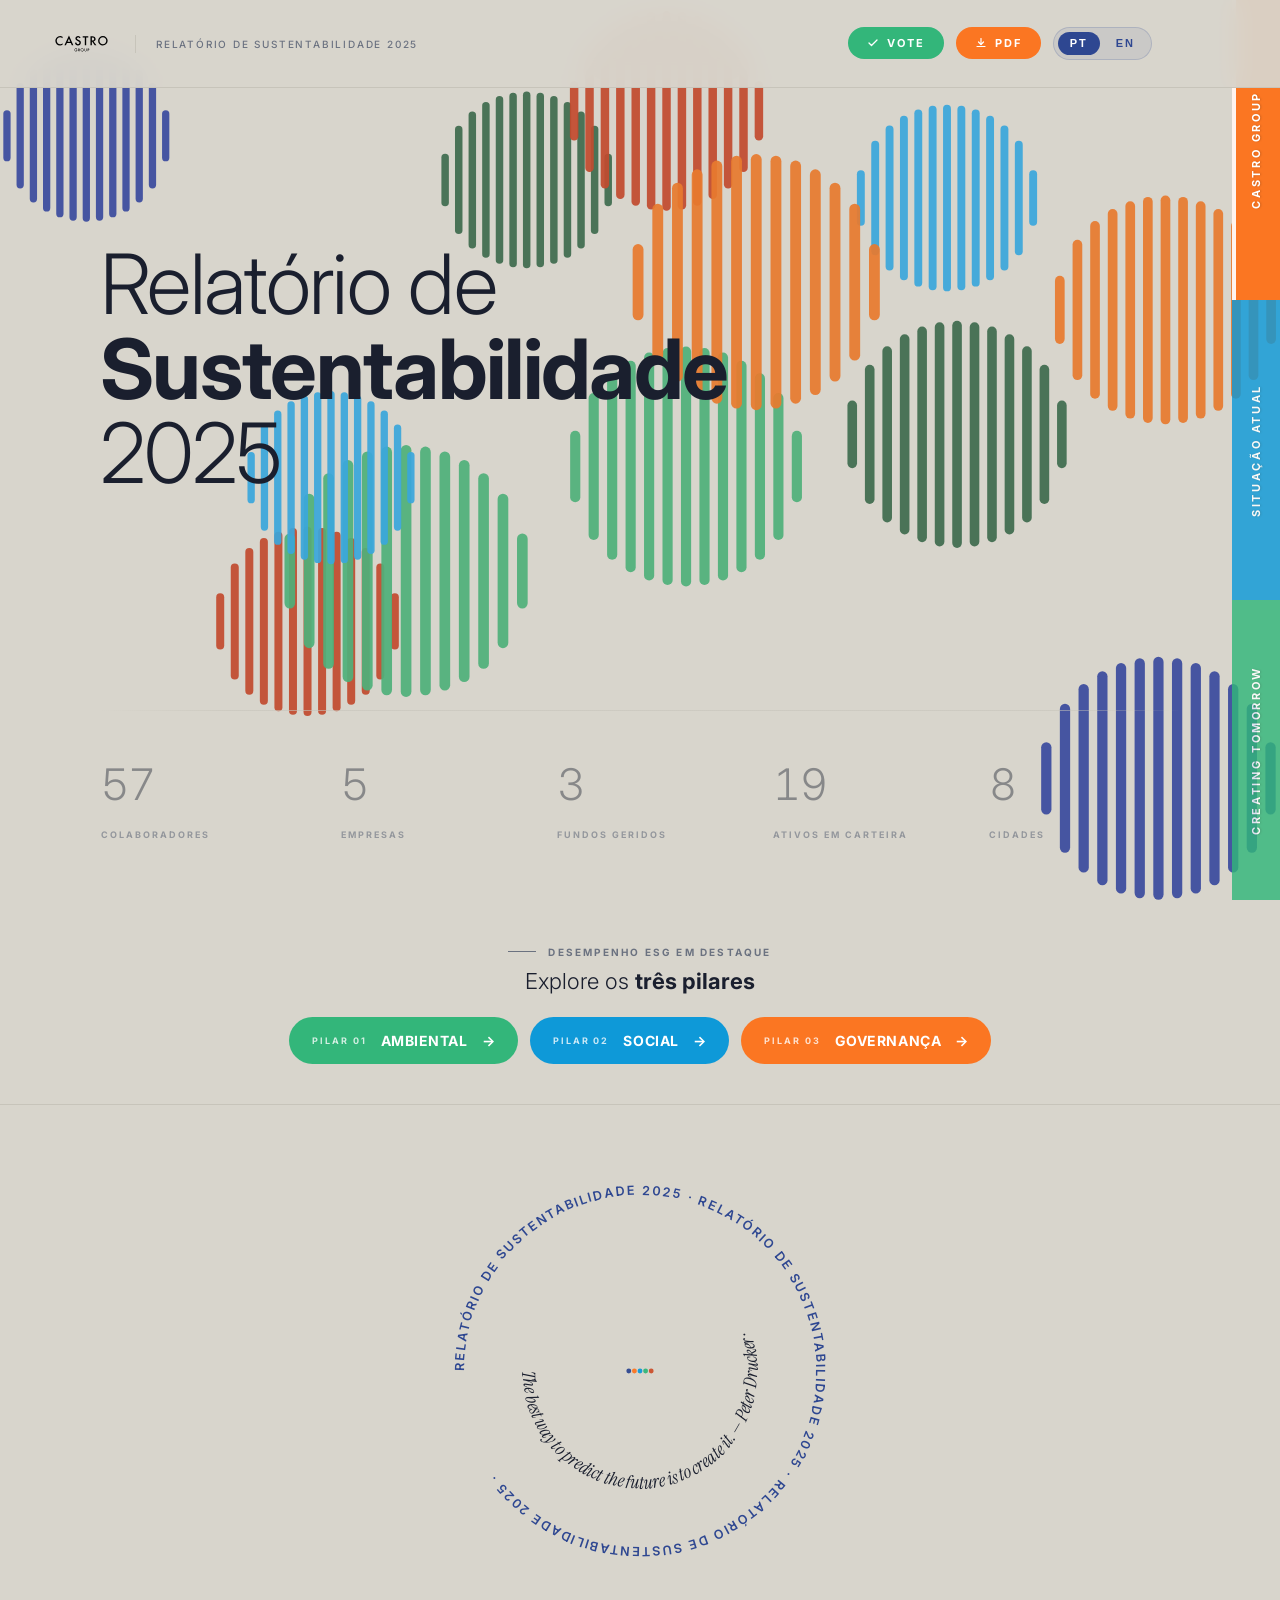
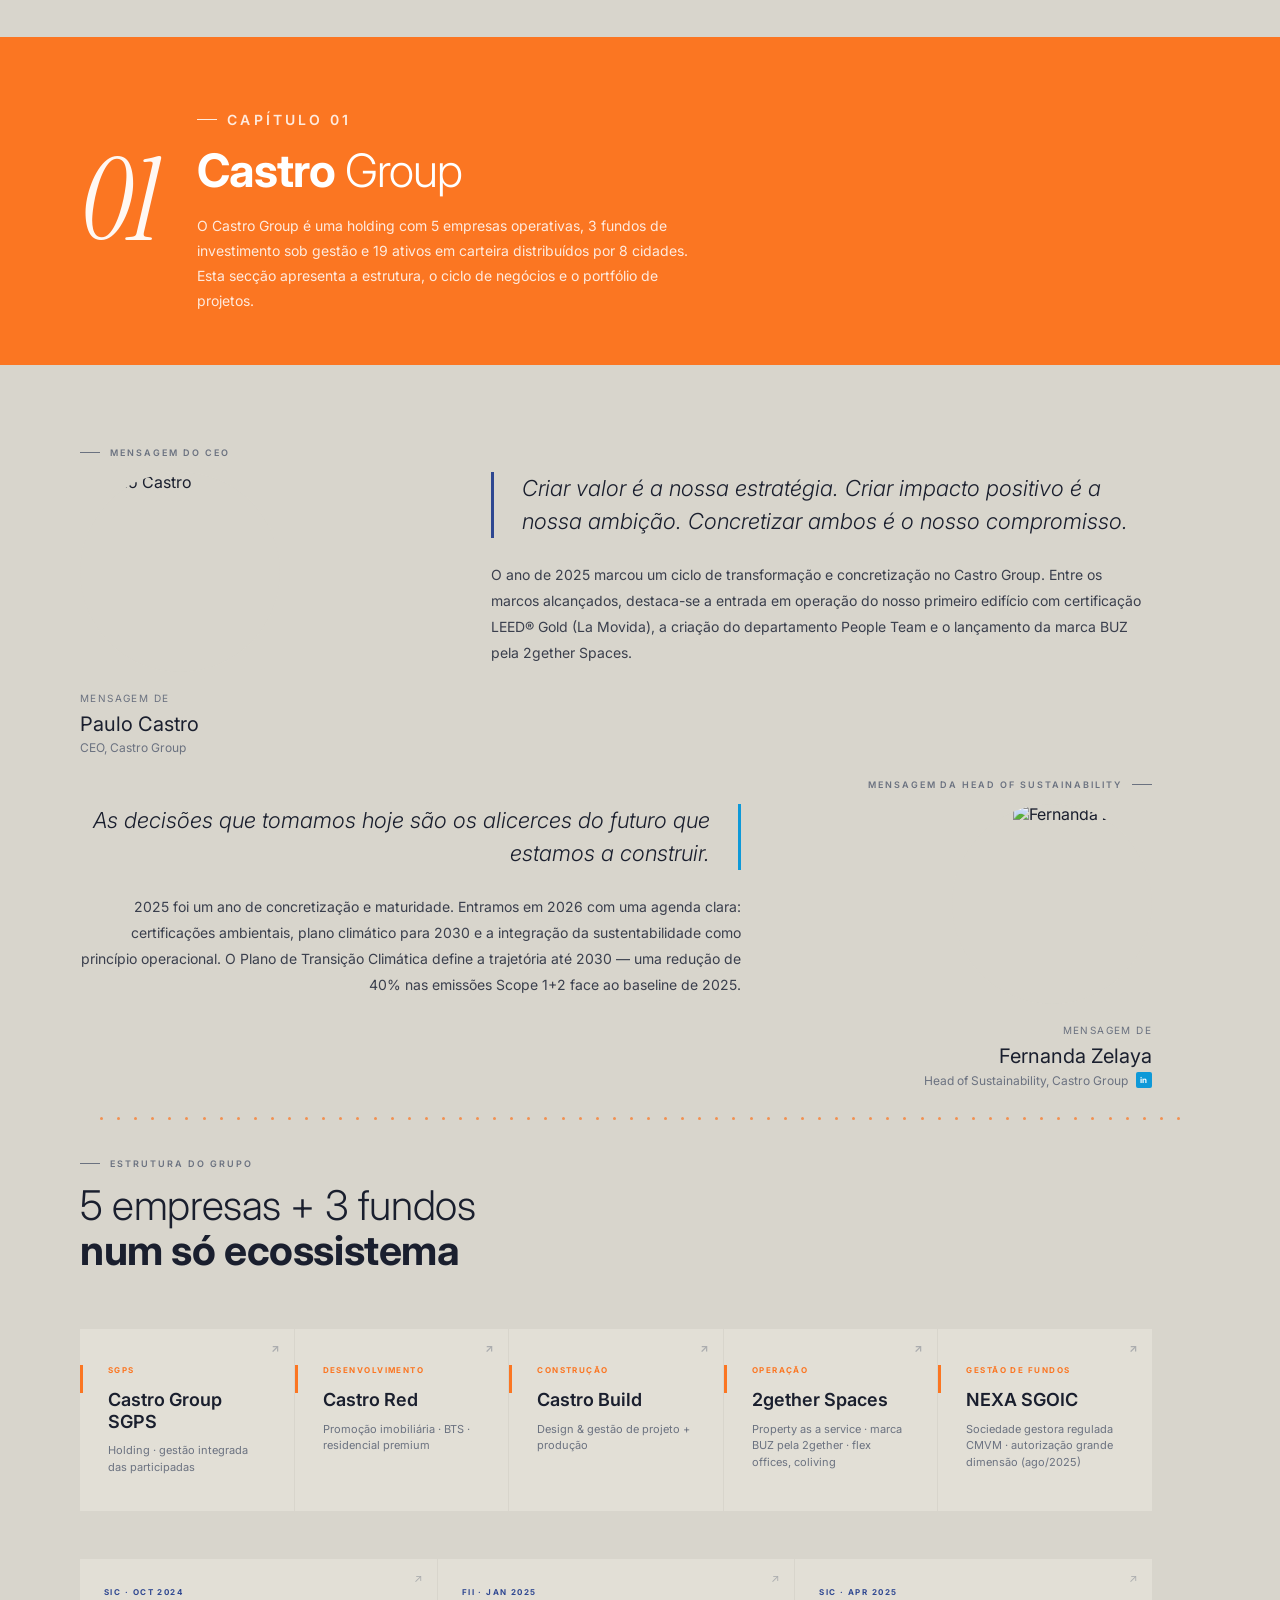
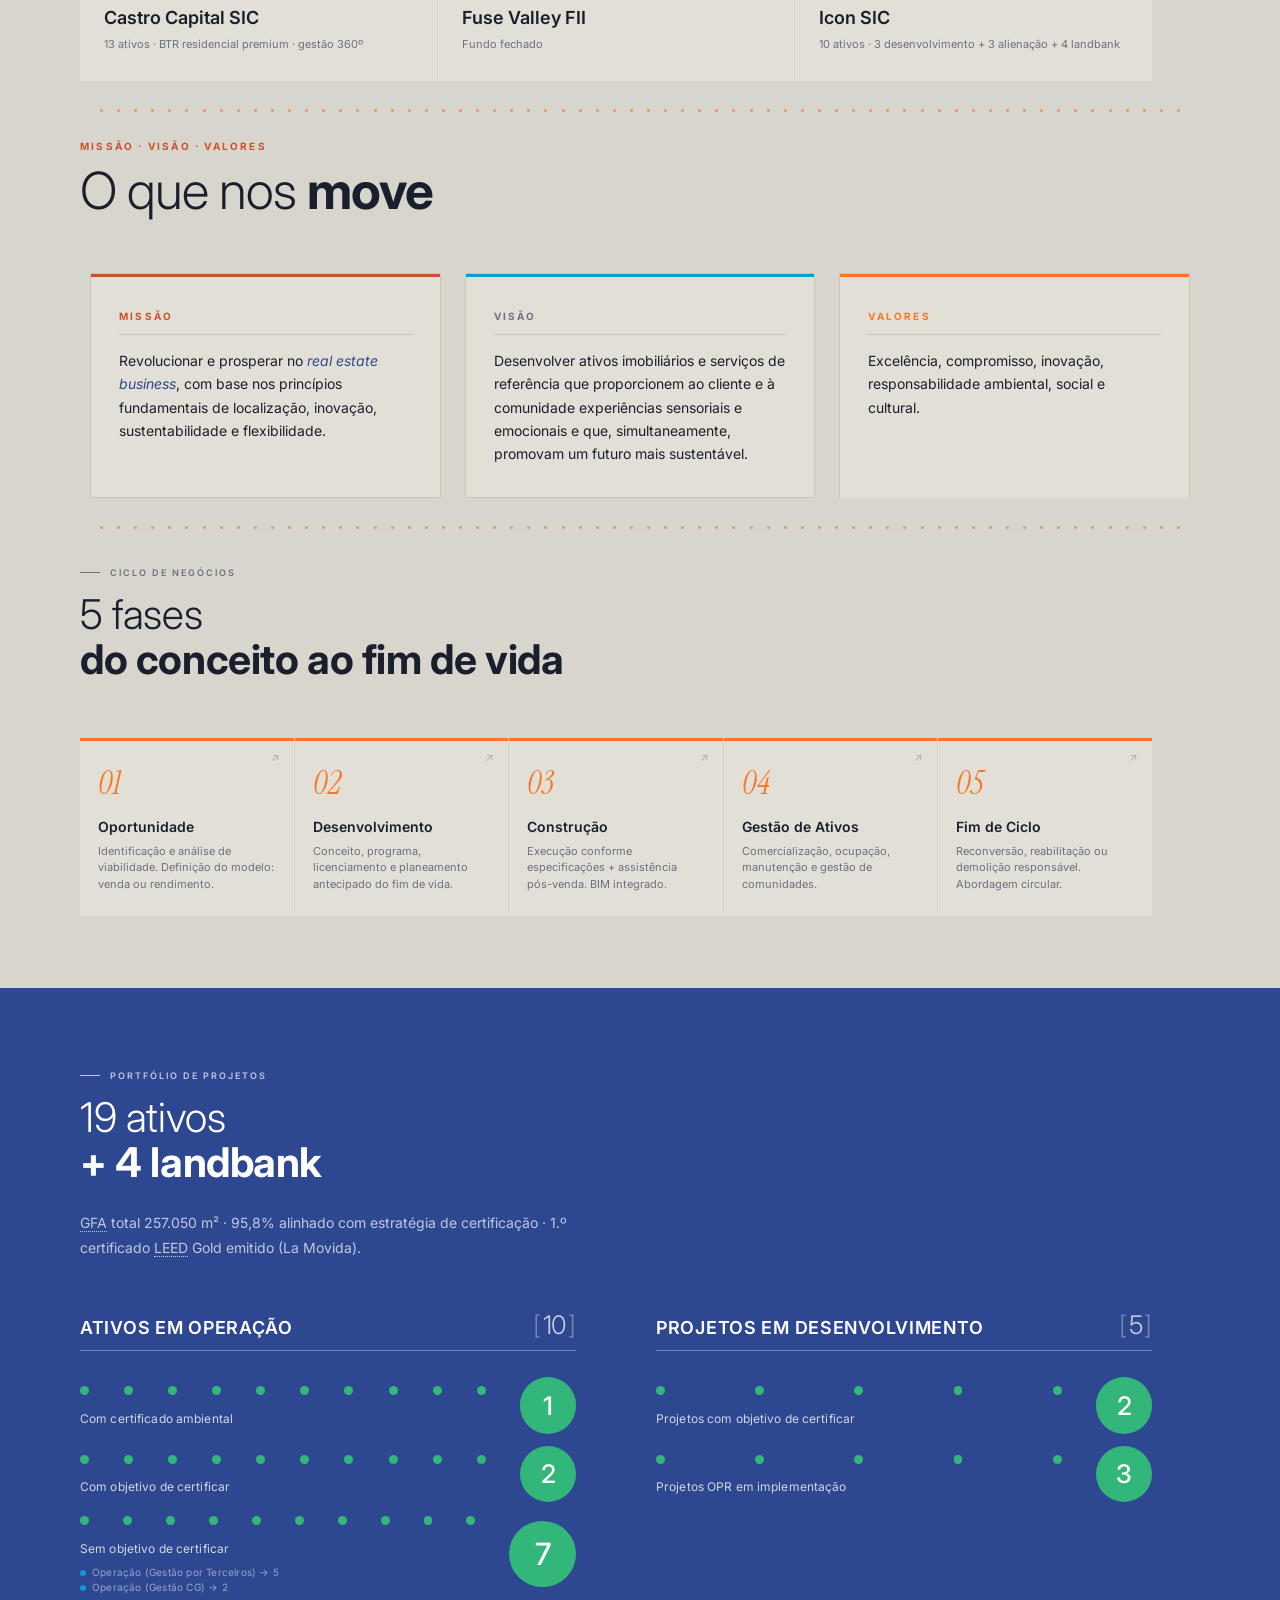
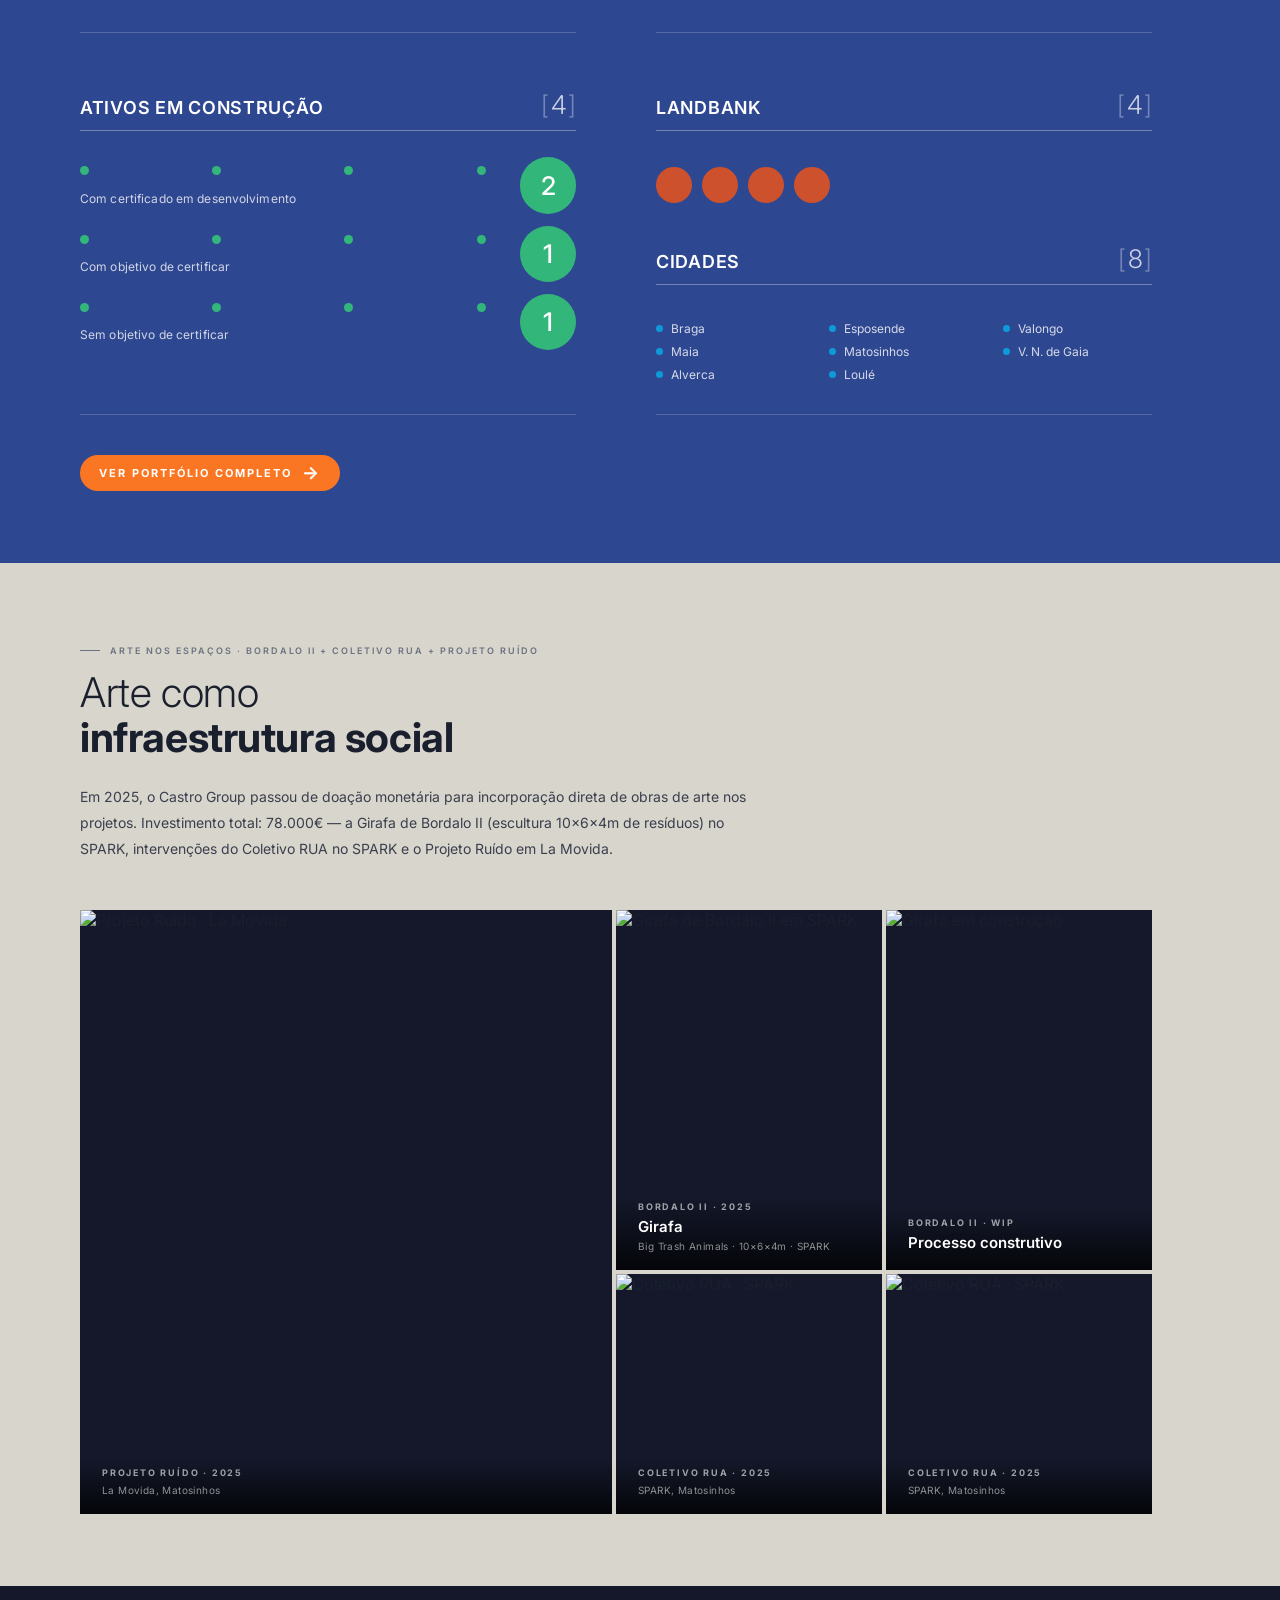
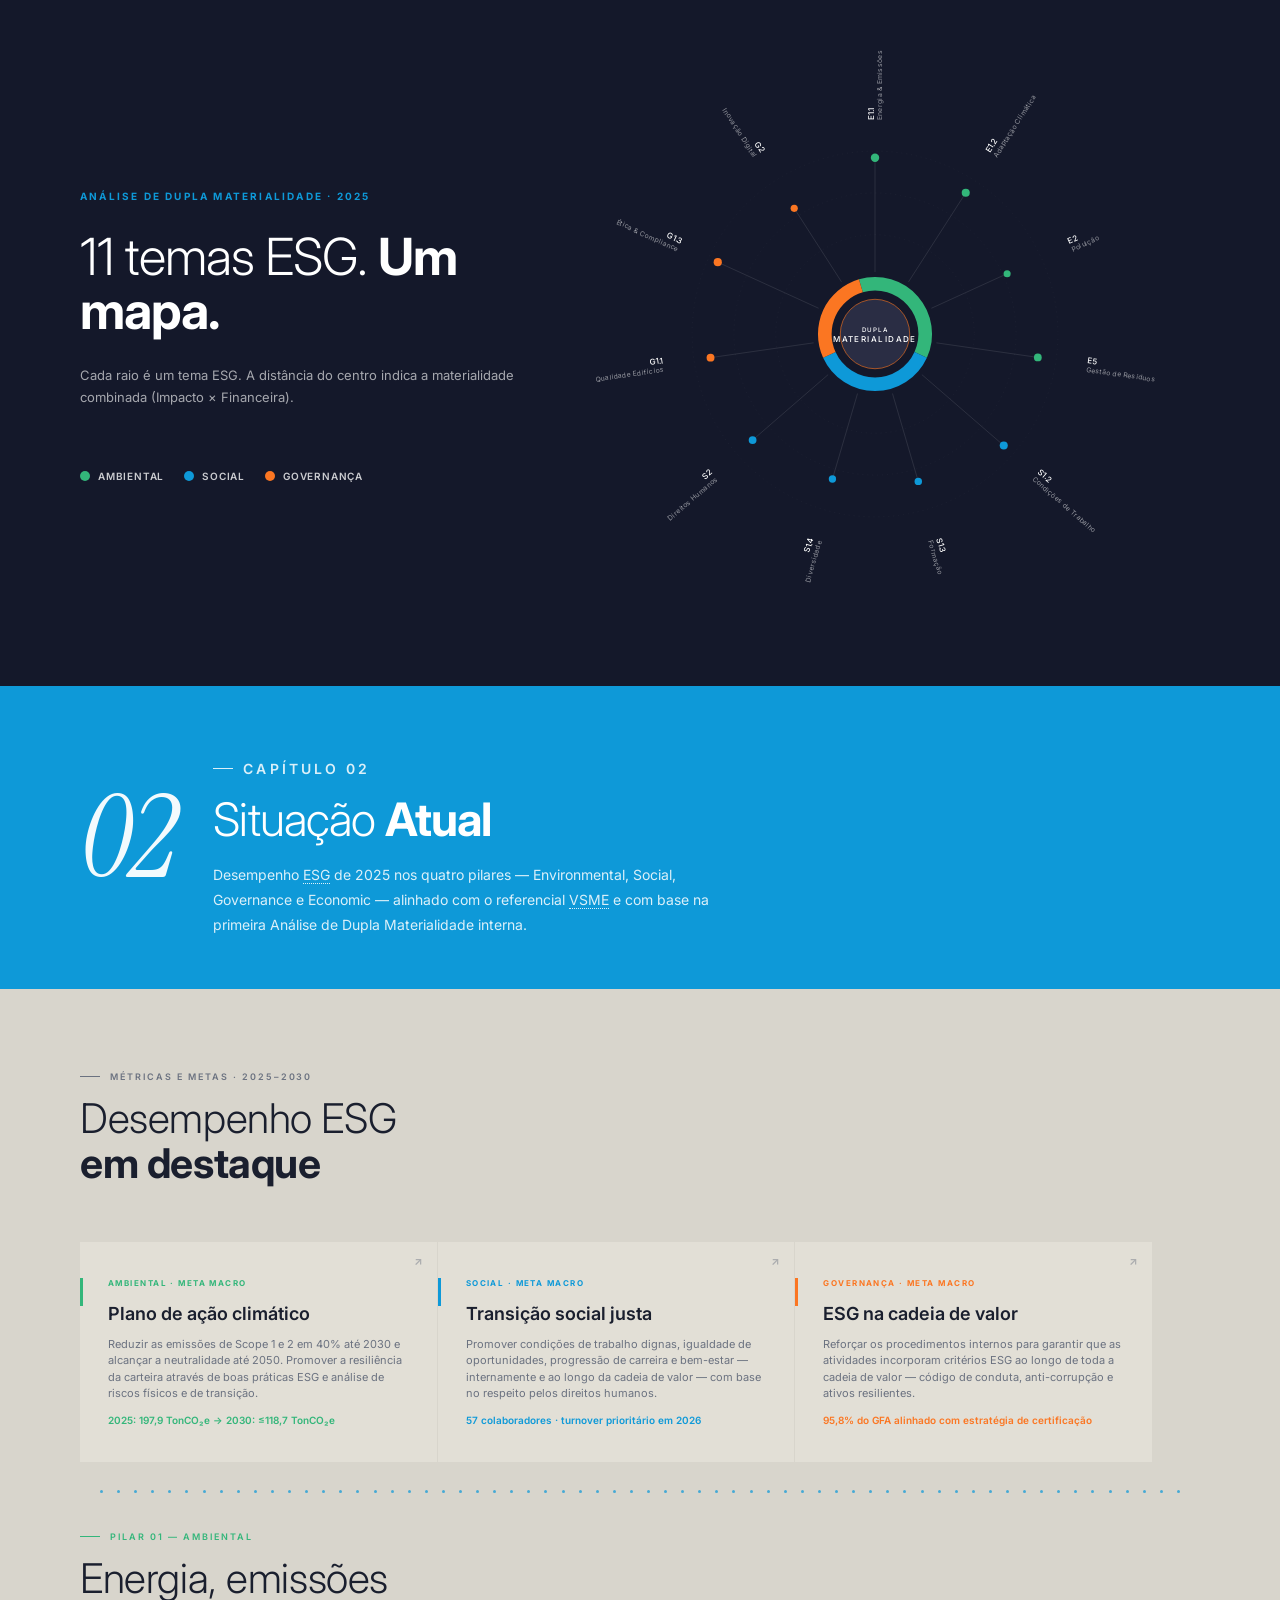
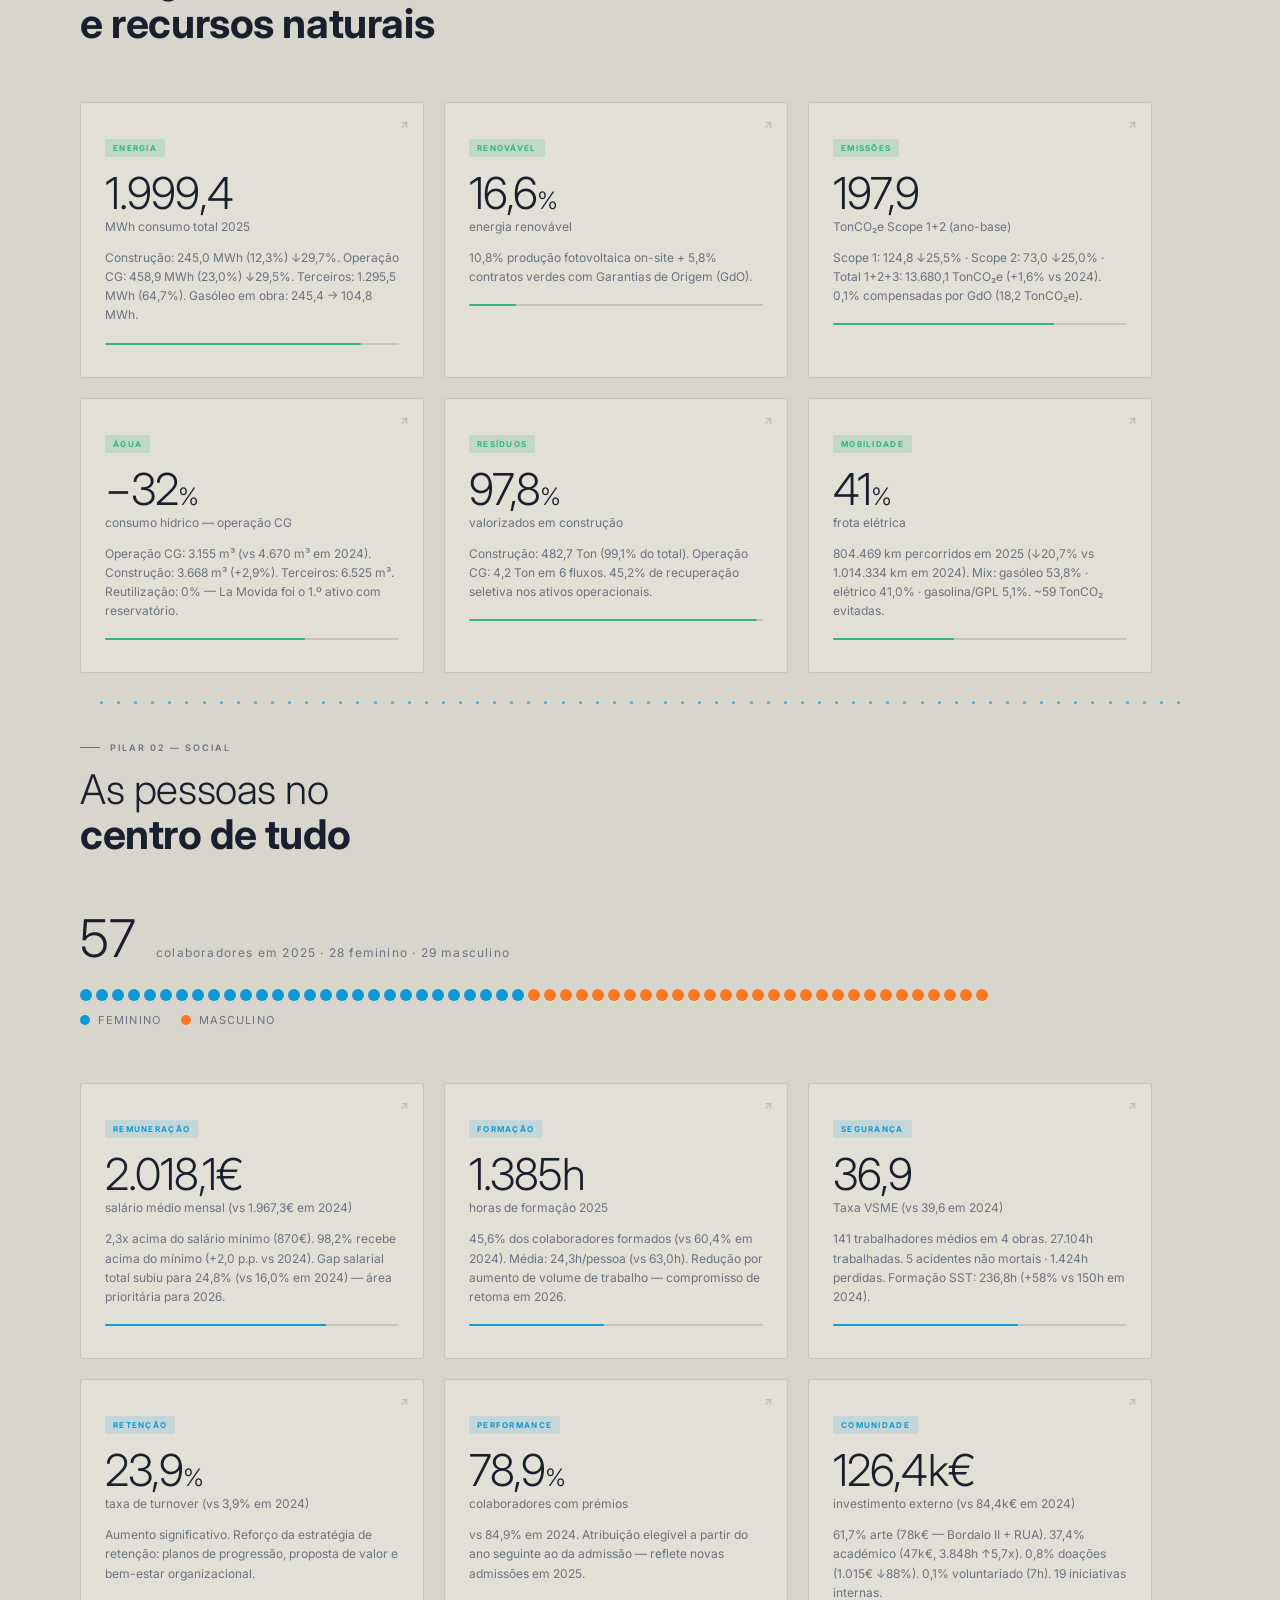
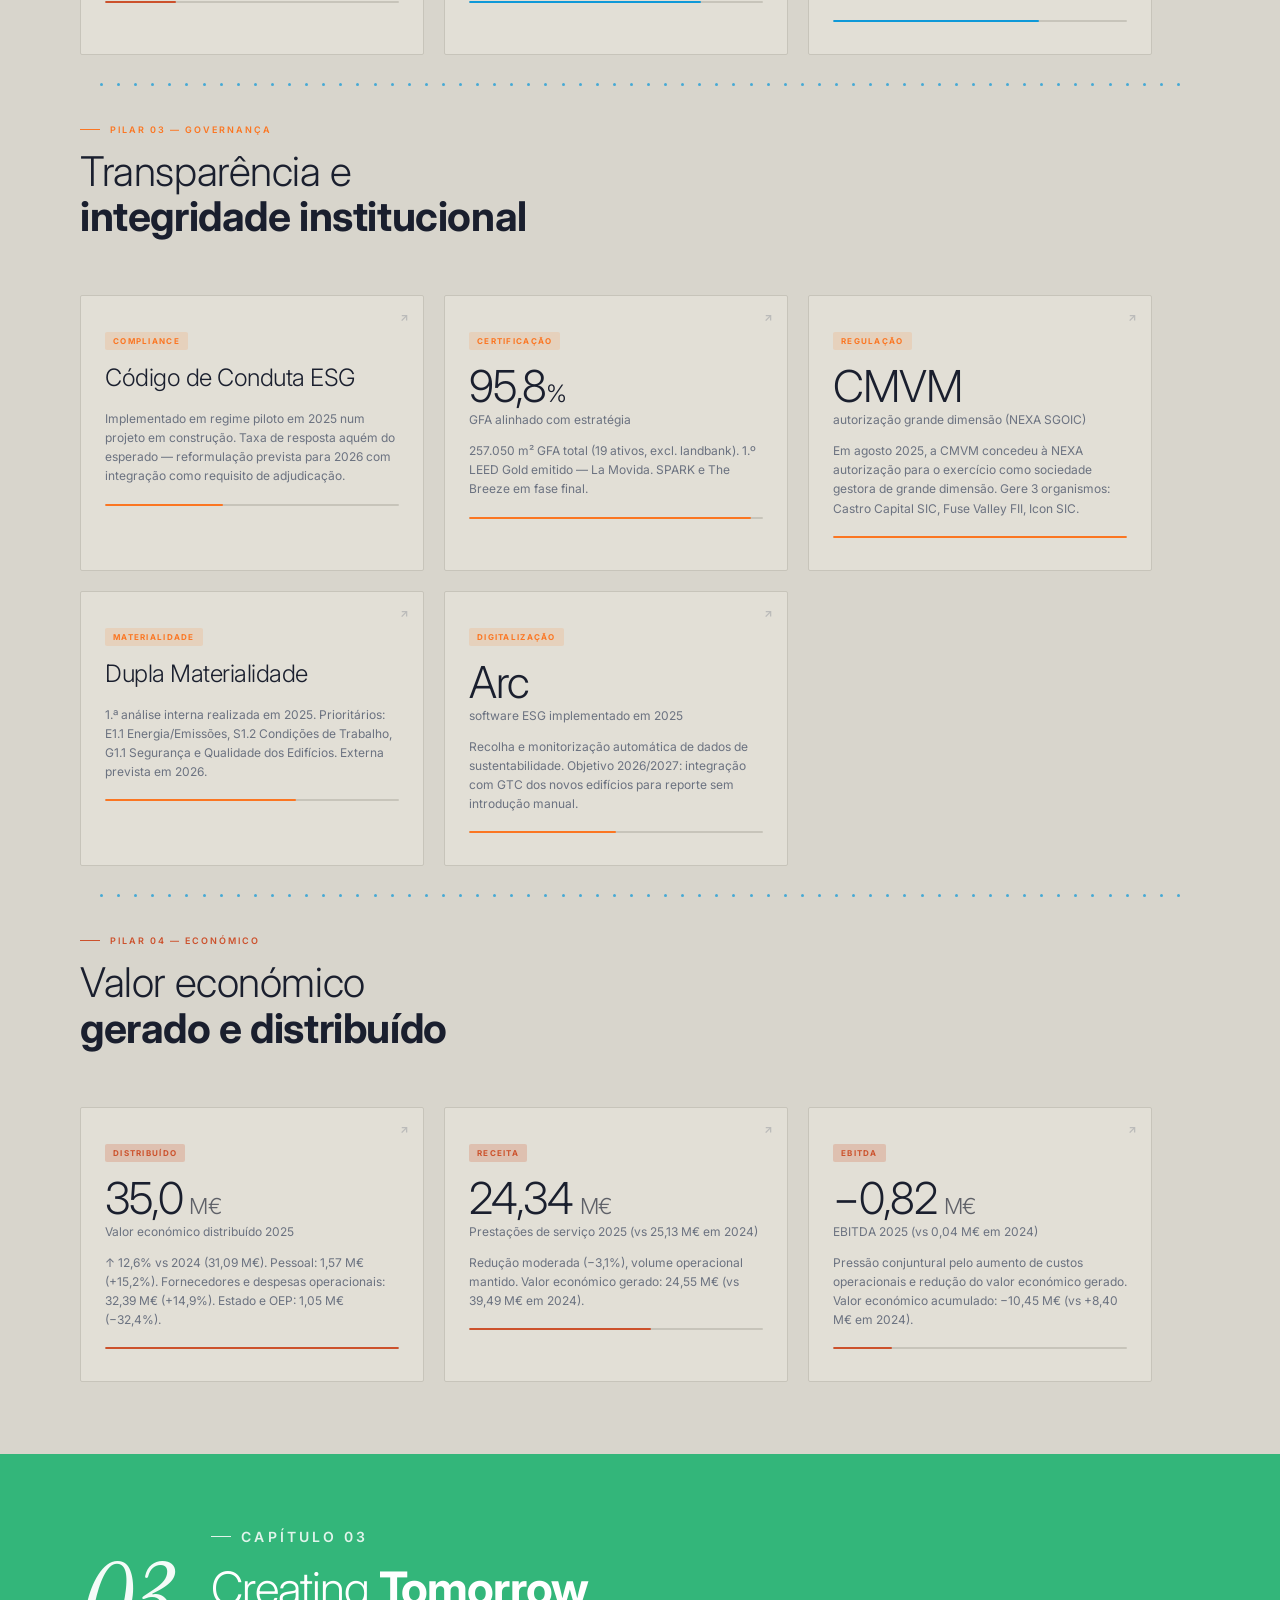
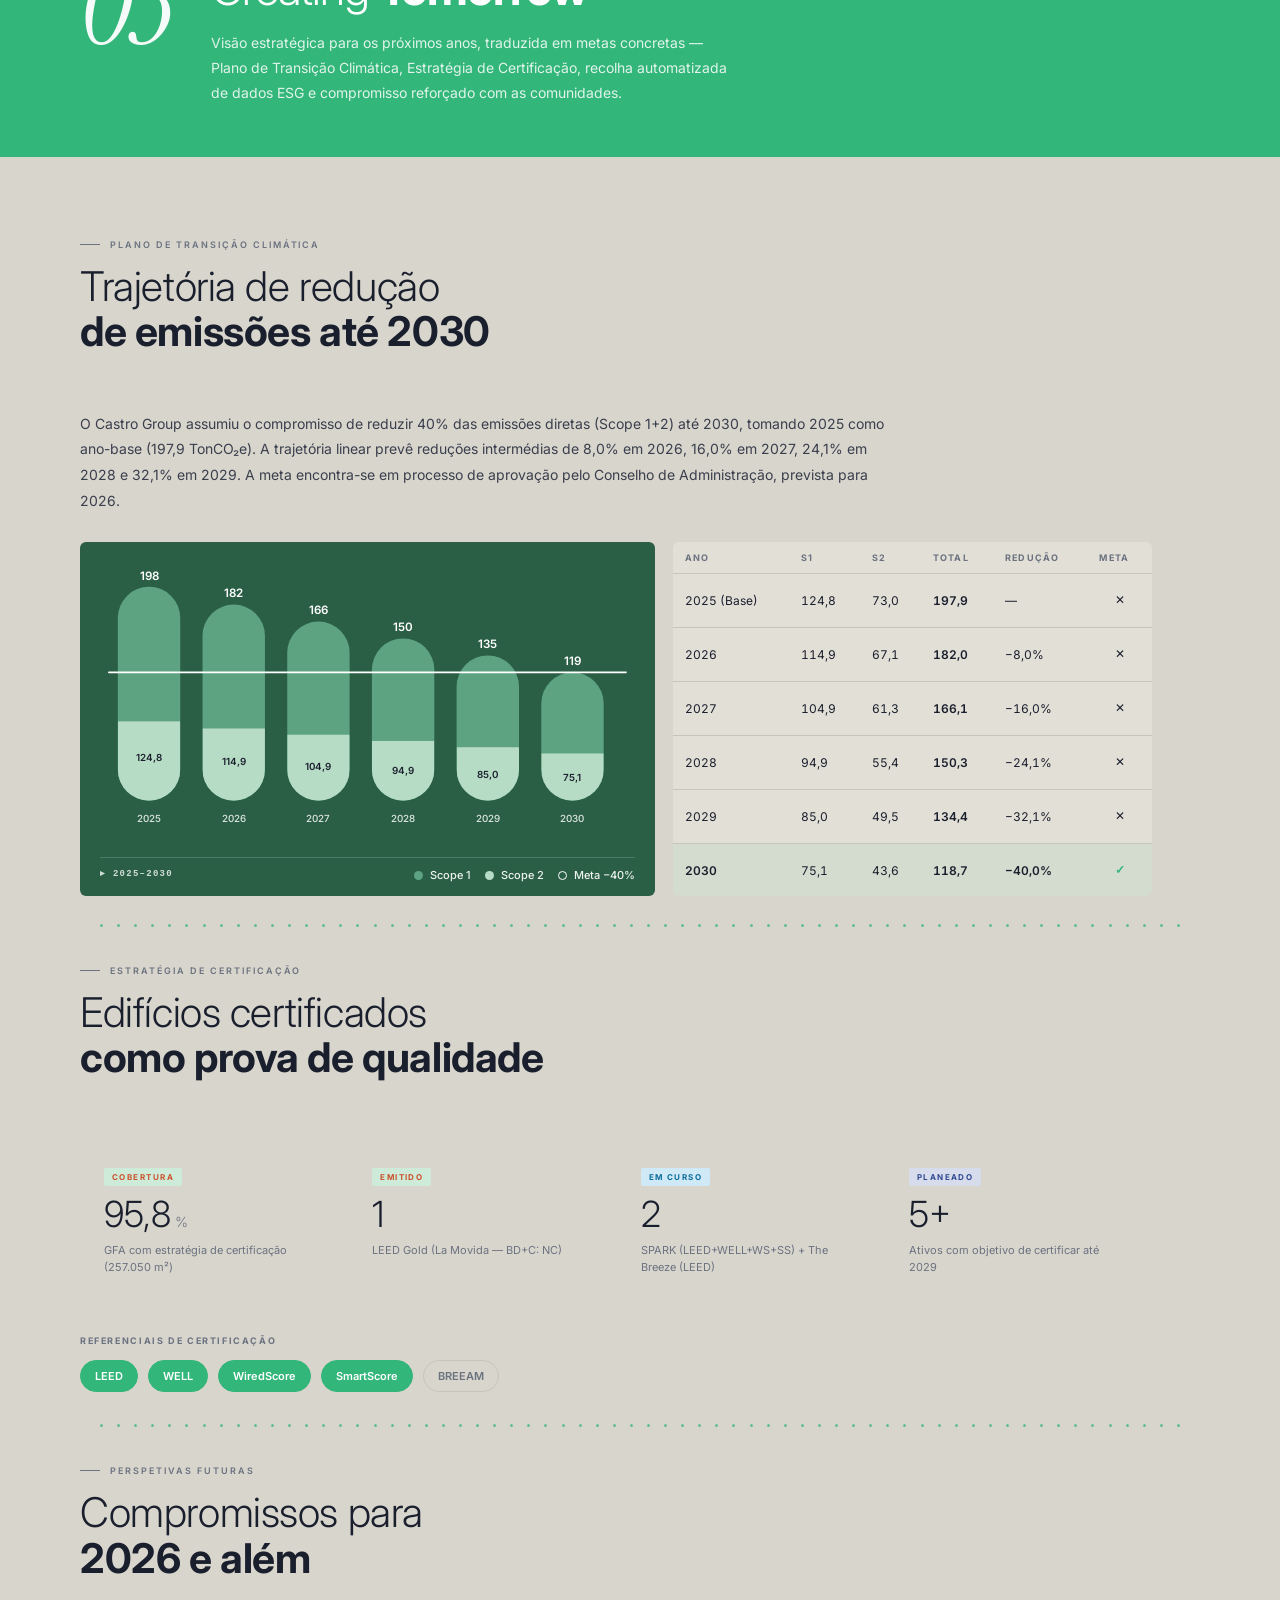
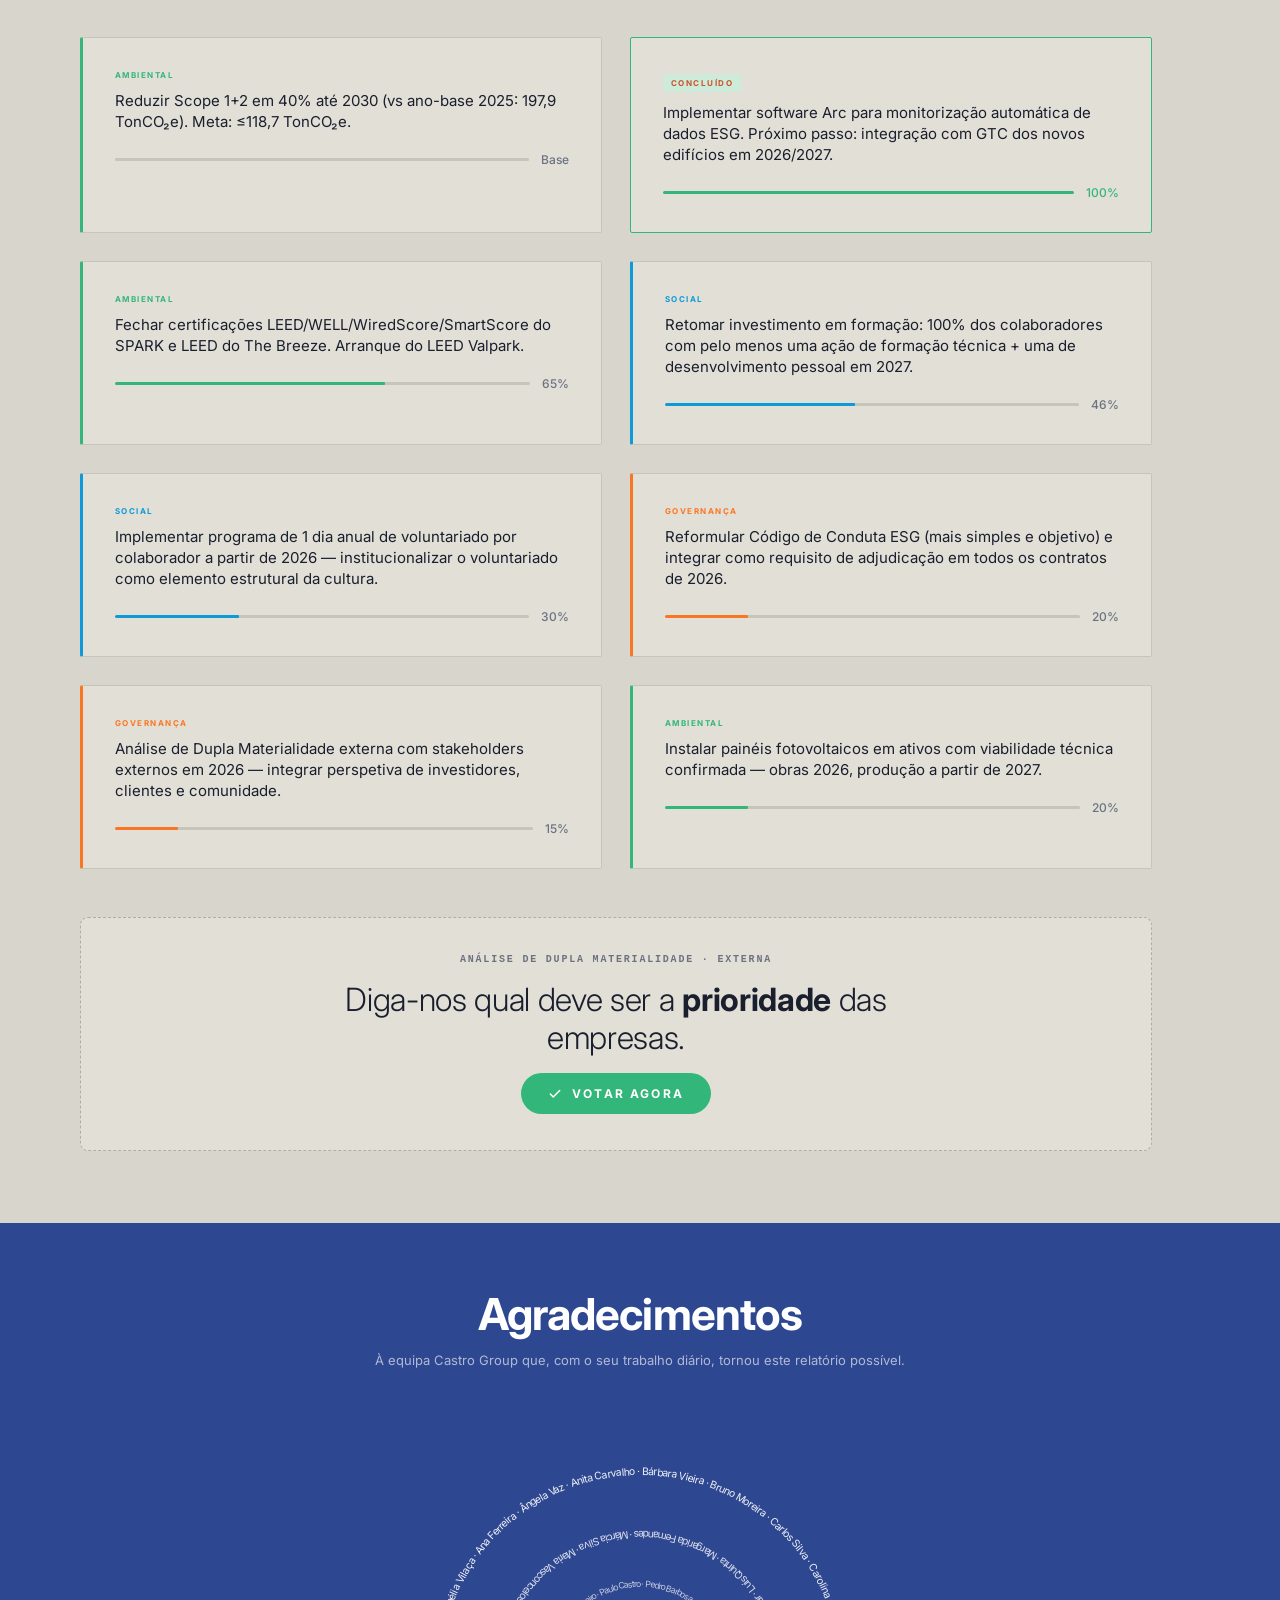
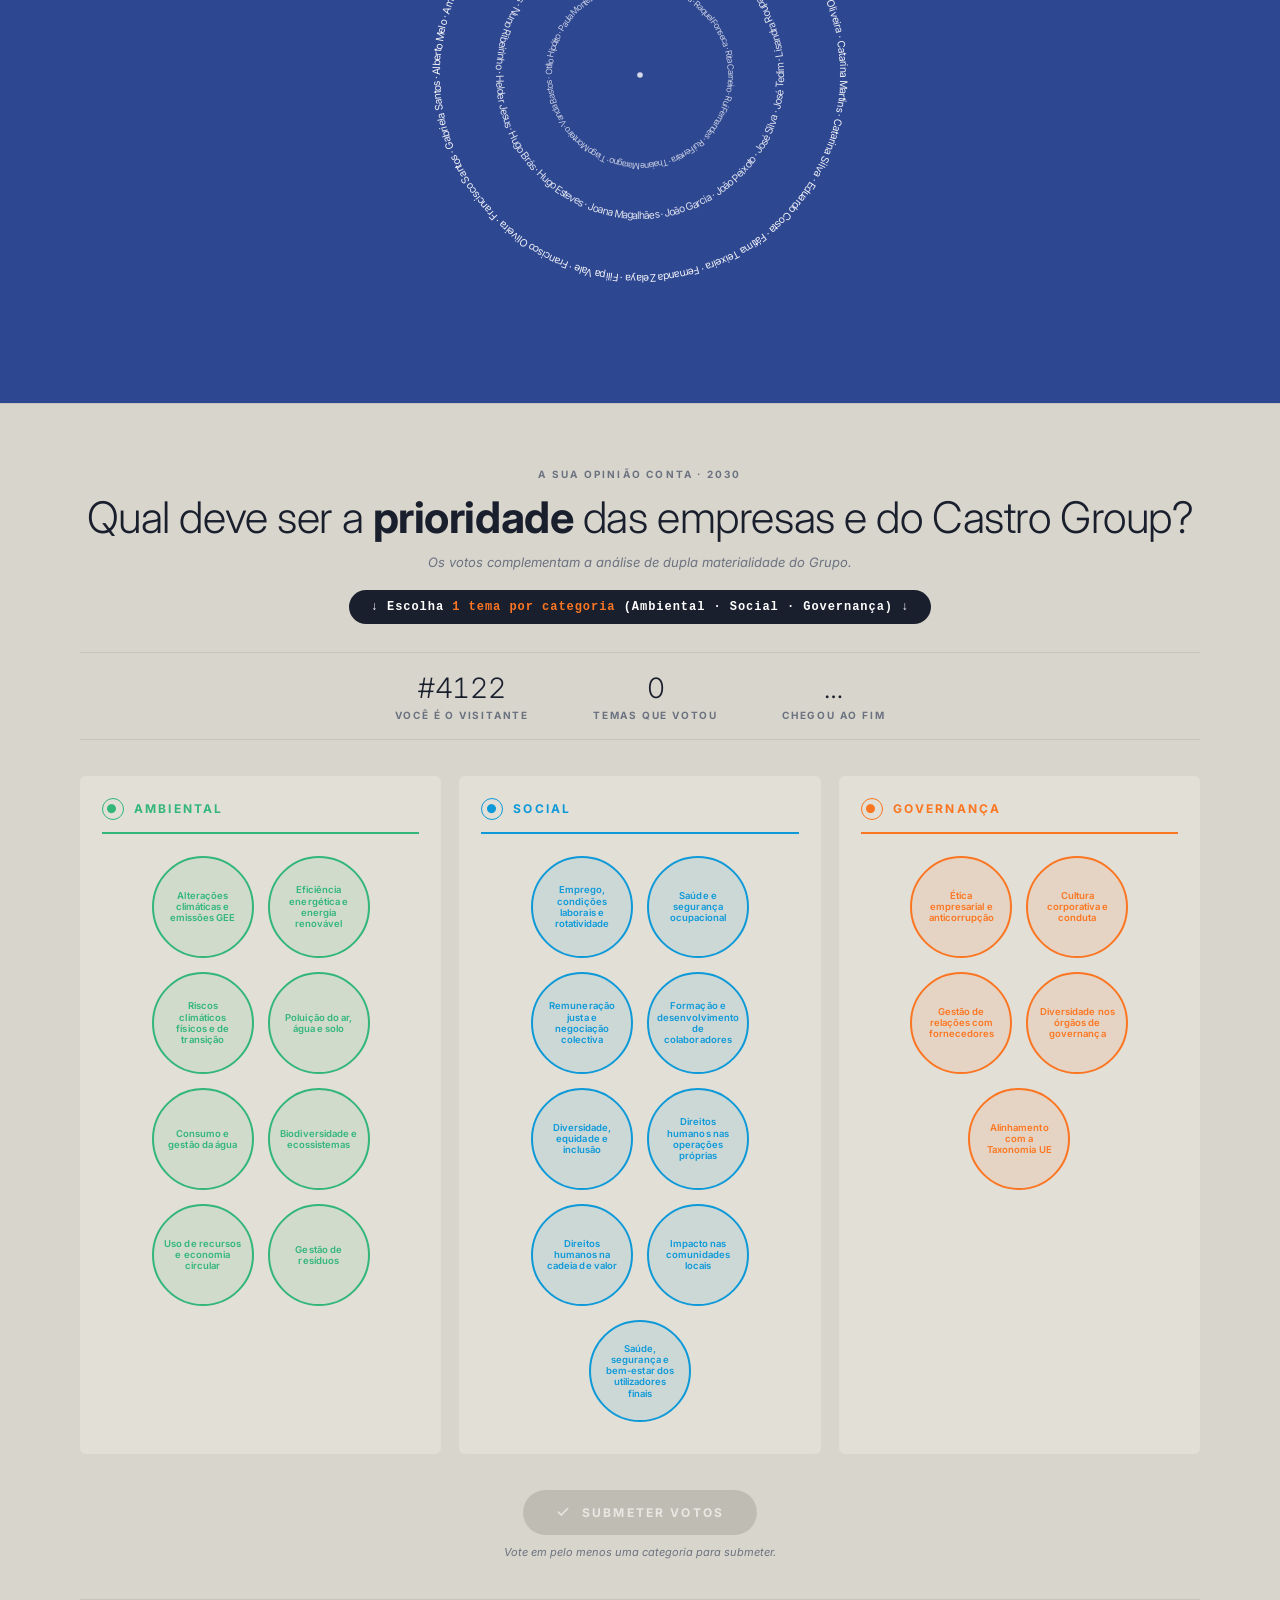
==== index.html @ 26eb6965 "Mobile responsive fixes · nav pills icon-only · hero stats 1 row · modal tight - Nav (mobile <640px)" ====
<!DOCTYPE html>
<html lang="pt">
<head>
<meta charset="UTF-8">
<meta name="viewport" content="width=device-width, initial-scale=1.0">
<title>Castro Group — Relatório de Sustentabilidade 2025</title>
<meta name="description" content="Relatório de Sustentabilidade 2025 do Castro Group. Estratégia ESG, plano de transição climática e portfólio certificado.">
<!-- Open Graph / social previews -->
<meta property="og:type" content="website">
<meta property="og:site_name" content="Castro Group">
<meta property="og:title" content="Castro Group — Relatório de Sustentabilidade 2025">
<meta property="og:description" content="A sua opinião conta · vote nas prioridades ESG 2030. Relatório interativo com 14 KPIs, plano de transição climática e painel de dupla materialidade externa.">
<meta property="og:url" content="https://mariafernandazelayaferrer-sudo.github.io/report-2025-castro-group/">
<meta property="og:image" content="https://mariafernandazelayaferrer-sudo.github.io/report-2025-castro-group/assets/og/og-image.png">
<meta property="og:image:width" content="1200">
<meta property="og:image:height" content="630">
<meta property="og:image:alt" content="Castro Group · Relatório de Sustentabilidade 2025 · com o motivo Bolas Portada">
<meta property="og:locale" content="pt_PT">
<meta name="twitter:card" content="summary_large_image">
<meta name="twitter:title" content="Castro Group — Relatório de Sustentabilidade 2025">
<meta name="twitter:description" content="A sua opinião conta · vote nas prioridades ESG 2030.">
<meta name="twitter:image" content="https://mariafernandazelayaferrer-sudo.github.io/report-2025-castro-group/assets/og/og-image.png">
<link rel="icon" type="image/svg+xml" href="assets/brand/favicon.svg">
<link rel="preconnect" href="https://fonts.googleapis.com" crossorigin>
<link rel="preconnect" href="https://fonts.gstatic.com" crossorigin>
<link href="https://fonts.googleapis.com/css2?family=Inter:wght@300;400;500;600;700&family=Instrument+Serif:ital@0;1&display=swap" rel="stylesheet">
<style>
/* ── WEB TYPOGRAPHY ─────────────────────────────────────────────────────
   Print/PDF: Helvetica Neue (licensed via print partner Monotype).
   Web edition: Inter (open-source, Helvetica-adjacent metrics).
   ──────────────────────────────────────────────────────────────────── */
/* ============================================================================
   CASTRO GROUP — RS26 DESIGN TOKENS
   Based on: uploads/brand guidelines/colors_and_type.css (May 2026)
   ========================================================================= */
*,*::before,*::after{box-sizing:border-box;margin:0;padding:0}

:root {
  /* BRAND FLAG */
  --cg-navy:     #2E4791;
  --cg-orange:   #FB7622;
  --cg-cyan:     #0E99D8;
  --cg-green:    #33B67A;
  --cg-rust:     #CC512C;

  /* NEUTRALS — single grey family across the whole document (María).
     Three tiers only:
       · putty  → page / nav background (single canonical grey)
       · bone   → cards in rest (slightly lighter, so they stand out)
       · bone-hover → cards on hover (lighter still) */
  --cg-putty:    #D8D5CC;     /* page background — matches the nav */
  --cg-putty-2:  #D8D5CC;     /* alias → putty (chapter bands) */
  --cg-bone:     #E2DFD6;     /* card surface — 4 shades lighter than putty */
  --cg-ink:      #1A1F2E;
  --cg-mid:      #6B7280;
  --cg-border:   #C7C4BA;
  --cg-border-soft: rgba(46, 71, 145, 0.18);

  /* DARK */
  --cg-dark:        #2E4791;
  --cg-dark-deep:   #1F3170;
  --cg-dark-ink:    #14182A;

  /* PILLAR SECTION BGS (dark surfaces) */
  --cg-pillar-eco:  #142E1F;  /* deep forest green · pilar Ambiental */
  --cg-pillar-gov:  #181C2E;  /* deep navy-black · pilar Governança */
  --cg-pillar-econ: #2A1812;  /* deep rust · pilar Económico */

  /* DERIVED STATES */
  --cg-text-body:    #3A3F4D;   /* body copy — softer than --cg-ink */
  --cg-orange-deep:  #E36410;   /* hover/pressed state for orange CTAs */
  --cg-bone-hover:   #ECEAE1;   /* lighter than bone — card hover state */
  --cg-border-mid:   #B0ADA4;   /* border on hover/focus over bone */

  /* TAGS */
  --cg-tag-orange-bg: #FBE3D2; --cg-tag-orange-fg: #B0451A;
  --cg-tag-cyan-bg:   #CFE9F6; --cg-tag-cyan-fg:   #0C6C9B;
  --cg-tag-green-bg:  #CDEBD8; --cg-tag-green-fg:  #1D7E4F;
  --cg-tag-navy-bg:   #D6DCEC; --cg-tag-navy-fg:   #2E4791;
  --cg-tag-rust-bg:   #F0D2C5; --cg-tag-rust-fg:   #8E3A1F;

  /* ESG pillar tokens (remapped to RS26 flag in 2026 — legacy purple/lavender retired) */
  --cg-esg-social:     #0E99D8;  /* was #7C4DDB purple → now cg-cyan */
  --cg-esg-governance: #FB7622;  /* was #9E8FD4 lavender → now cg-orange */
  --cg-esg-economic:   #CC512C;  /* was #007A4A dark green → now cg-rust */

  /* MOTION */
  --cg-ease: cubic-bezier(0.4, 0, 0.2, 1);
  --cg-dur-fast: 0.15s;
  --cg-dur-base: 0.30s;
  --cg-dur-slow: 0.70s;
  --cg-dur-bar:  1.40s;
}

html { scroll-behavior: smooth; }
body {
  font-family: 'Inter', 'Helvetica Neue', Helvetica, Arial, sans-serif;
  background: var(--cg-putty);
  color: var(--cg-ink);
  overflow-x: hidden;
  -webkit-font-smoothing: antialiased;
}

/* ── NAV ───────────────────────────────────────────────────────────────── */
nav {
  position: fixed; top: 0; left: 0; right: 0; z-index: 100;
  display: flex; align-items: center; justify-content: space-between;
  padding: 0 48px; height: 88px;
  background: rgba(216, 213, 204, 0.94);
  backdrop-filter: blur(12px);
  border-bottom: 1px solid var(--cg-border);
  transition: all 0.3s;
}
nav.over-dark {
  background: rgba(46, 71, 145, 0.92);
  border-bottom-color: rgba(255,255,255,0.08);
}
nav.over-dark .nav-wordmark,
nav.over-dark .nav-year { color: #fff; }

.nav-left { display: flex; align-items: center; gap: 20px; }
.nav-logo { height: 67px; width: auto; display: block; }   /* +40% per María */
nav.over-dark .nav-logo { filter: brightness(0) invert(1); }
.nav-sep { width: 1px; height: 18px; background: var(--cg-border); }
nav.over-dark .nav-sep { background: rgba(255,255,255,0.2); }
.nav-wordmark {
  font-size: 10px; letter-spacing: 0.18em; text-transform: uppercase;
  font-weight: 500; color: var(--cg-mid); white-space: nowrap;
}

.nav-right { display: flex; align-items: center; gap: 12px; }
/* Year stamp retired per María — clean right side of the nav */
.nav-year { display: none; }

/* PDF + language buttons share the .nav-back pill proportions used in
   projects.html (padding 8/18, fs 11, ls .18em, radius 999) — one
   single button system across the report. */
.nav-pdf {
  display: inline-flex; align-items: center; gap: 8px;
  padding: 8px 18px; border-radius: 999px;
  background: var(--cg-orange); color: #fff;
  text-decoration: none;
  font-size: 11px; font-weight: 700; letter-spacing: 0.18em;
  text-transform: uppercase;
  border: 1px solid transparent;
  transition: background 0.2s var(--cg-ease), transform 0.2s var(--cg-ease);
}
.nav-pdf:hover { background: var(--cg-orange-deep); transform: translateY(-1px); }
.nav-pdf svg { width: 12px; height: 12px; }
nav.over-dark .nav-pdf { background: rgba(255,255,255,0.92); color: var(--cg-navy); }

.lang-toggle {
  display: inline-flex; align-items: center; gap: 4px;
  padding: 4px; border-radius: 999px;
  background: rgba(46, 71, 145, 0.08);
  border: 1px solid var(--cg-border-soft);
}
nav.over-dark .lang-toggle { background: rgba(255,255,255,0.12); border-color: rgba(255,255,255,0.15); }
.lang-btn {
  font-size: 11px; font-weight: 700; letter-spacing: 0.18em; text-transform: uppercase;
  padding: 4px 12px; border-radius: 999px; border: none; cursor: pointer;
  background: transparent; color: var(--cg-navy);
  transition: all 0.2s;
  line-height: 1.4;
}
.lang-btn.active { background: var(--cg-navy); color: #fff; }
nav.over-dark .lang-btn { color: rgba(255,255,255,0.7); }
nav.over-dark .lang-btn.active { background: #fff; color: var(--cg-navy); }

/* Nav vote pill — mirrors the .nav-pdf rounded pill, accent green */
.nav-vote {
  display: inline-flex; align-items: center; gap: 8px;
  padding: 8px 18px; border-radius: 999px;
  background: var(--cg-green); color: #fff;
  text-decoration: none;
  font-size: 11px; font-weight: 700; letter-spacing: 0.18em;
  text-transform: uppercase;
  border: 1px solid transparent;
  transition: background 0.2s var(--cg-ease), transform 0.2s var(--cg-ease);
}
.nav-vote:hover { background: #2A8E60; transform: translateY(-1px); }
.nav-vote svg { width: 12px; height: 12px; }
nav.over-dark .nav-vote { background: rgba(255,255,255,0.92); color: var(--cg-green); }

/* Floating vote FAB · sits to the left of .back-to-top */
.vote-fab {
  position: fixed; right: 120px; bottom: 24px;
  z-index: 300;
  display: inline-flex; align-items: center; gap: 8px;
  padding: 10px 18px; border-radius: 999px;
  background: var(--cg-green); color: #fff;
  border: 1px solid rgba(255,255,255,0.10);
  cursor: pointer;
  font-family: 'Inter', sans-serif;
  font-size: 11px; font-weight: 700; letter-spacing: 0.18em;
  text-transform: uppercase; text-decoration: none;
  box-shadow: 0 6px 20px rgba(0,0,0,0.22);
  opacity: 0; transform: translateY(16px);
  pointer-events: none;
  transition: opacity 0.25s ease, transform 0.25s ease, background 0.2s ease, gap 0.2s ease;
}
.vote-fab.visible { opacity: 0.96; transform: translateY(0); pointer-events: auto; }
.vote-fab:hover { background: #2A8E60; gap: 12px; }
.vote-fab svg { width: 12px; height: 12px; }
@media (max-width: 640px) {
  .vote-fab { right: 70px; bottom: 14px; padding: 8px 14px; font-size: 10px; }
}

/* Big CTA at the end of Compromissos */
.vote-cta {
  margin: 48px auto 0;
  display: flex; flex-direction: column; align-items: center; gap: 16px;
  padding: 36px 32px;
  background: var(--cg-bone);
  border: 1px dashed var(--cg-border-mid);
  border-radius: 8px;
  text-align: center;
}
.vote-cta-eyebrow {
  font-family: 'JetBrains Mono', monospace;
  font-size: 10px; font-weight: 600; letter-spacing: 0.18em;
  text-transform: uppercase; color: var(--cg-mid);
}
.vote-cta h3 {
  font-family: 'Inter', sans-serif;
  font-size: clamp(22px, 2.6vw, 32px);
  font-weight: 300; line-height: 1.2; letter-spacing: -0.01em;
  color: var(--cg-ink); max-width: 620px;
}
.vote-cta h3 strong { font-weight: 700; }
.vote-cta-btn {
  display: inline-flex; align-items: center; gap: 10px;
  padding: 12px 26px; border-radius: 999px;
  background: var(--cg-green); color: #fff;
  text-decoration: none;
  font-size: 12px; font-weight: 700; letter-spacing: 0.18em;
  text-transform: uppercase;
  border: 1px solid transparent;
  transition: gap 0.2s var(--cg-ease), background 0.2s var(--cg-ease);
}
.vote-cta-btn:hover { gap: 14px; background: #2A8E60; }
.vote-cta-btn svg { width: 14px; height: 14px; }

/* ── HERO — RS26 cover ─────────────────────────────────────────────────── */
#hero {
  background: var(--cg-putty);
  min-height: 100vh;
  position: relative;
  overflow: hidden;
  display: grid;
  grid-template-rows: 1fr auto;
}
#kaleidoscope {
  position: absolute; inset: 0;
  width: 100%; height: 100%;
  z-index: 0;
  pointer-events: none;
}
.hero-content {
  position: relative; z-index: 2;
  padding: 120px 80px 60px;
  display: flex; flex-direction: column;
  justify-content: center;
  width: 100%; max-width: 1240px;
  margin: 0 auto;
}
.hero-eyebrow {
  font-size: 10px; font-weight: 600; letter-spacing: 0.22em;
  text-transform: uppercase; color: var(--cg-navy); opacity: 0.7;
  margin-bottom: 28px;
}
.hero-title {
  font-family: 'Inter', 'Helvetica Neue', Helvetica, Arial, sans-serif;
  font-size: clamp(48px, 6.5vw, 96px);
  font-weight: 300; line-height: 1.02; letter-spacing: -0.02em;
  color: var(--cg-ink);
  max-width: 900px;
  margin-bottom: 32px;
}
.hero-title strong { font-weight: 700; }
.hero-quote {
  font-size: 14px; line-height: 1.7; color: var(--cg-ink); opacity: 0.7;
  max-width: 380px; font-style: italic;
  border-left: 3px solid var(--cg-navy); padding-left: 18px;
  margin-bottom: 28px;
}
.hero-quote-attr {
  display: inline-block; margin-top: 8px;
  font-style: normal; font-weight: 600;
  font-size: 10px; letter-spacing: 0.08em; opacity: 0.9;
}

/* Hero stats — row of 5, rotating spotlight, integrated with hero bg, no recuadro */
.hero-mega-wrap {
  position: relative; z-index: 2;
  opacity: 0; transform: translateY(28px);
  transition: opacity 0.9s ease-out 2.65s, transform 0.9s cubic-bezier(0.22,1,0.36,1) 2.65s;
}
#hero.revealed .hero-mega-wrap { opacity: 1; transform: translateY(0); }
.hero-stats-row {
  display: grid;
  grid-template-columns: repeat(5, 1fr);
  padding: 32px 80px 48px;
  max-width: 1240px;
  margin: 0 auto;
  position: relative;
  background: transparent;
}
.hero-stats-row::before {
  content: '';
  position: absolute;
  top: 0; left: 80px; right: 80px;
  height: 1px;
  background: linear-gradient(90deg, transparent, var(--cg-border) 12%, var(--cg-border) 88%, transparent);
  opacity: 0.6;
}
.hero-stat-cell {
  position: relative;
  padding: 18px 20px 12px 24px;
  cursor: pointer;
  border-left: 1px solid transparent;
  transition: border-color 0.5s var(--cg-ease);
  display: flex; flex-direction: column;
  justify-content: flex-end;
  min-height: 110px;
}
.hero-stat-cell:first-child { padding-left: 0; }
.hero-stat-cell.active,
.hero-stat-cell:hover { border-left-color: rgba(251,118,34,0.45); }
.hero-stat-cell:first-child.active,
.hero-stat-cell:first-child:hover { border-left-color: transparent; }
.hero-stat-cell-val {
  font-family: 'Inter', 'Helvetica Neue', sans-serif;
  font-size: clamp(34px, 3.4vw, 52px);
  font-weight: 300;
  line-height: 1;
  letter-spacing: -0.025em;
  color: var(--cg-ink);
  opacity: 0.42;
  transform-origin: left center;
  transition:
    opacity 0.55s var(--cg-ease),
    transform 0.7s cubic-bezier(0.34, 1.5, 0.64, 1),
    color 0.55s var(--cg-ease),
    font-weight 0.4s var(--cg-ease);
  display: inline-block;
  font-variant-numeric: tabular-nums;
  position: relative;
}
.hero-stat-cell.active .hero-stat-cell-val,
.hero-stat-cell:hover .hero-stat-cell-val {
  opacity: 1;
  color: var(--cg-orange);
  transform: scale(1.55);
  font-weight: 200;
}
.hero-stat-cell-label {
  font-size: 9px;
  font-weight: 700;
  letter-spacing: 0.22em;
  text-transform: uppercase;
  color: var(--cg-mid);
  margin-top: 22px;
  opacity: 0.62;
  transition: opacity 0.45s var(--cg-ease), color 0.45s var(--cg-ease);
}
.hero-stat-cell.active .hero-stat-cell-label,
.hero-stat-cell:hover .hero-stat-cell-label {
  opacity: 1;
  color: var(--cg-ink);
}

/* ── ESG SHORTCUT STRIP (jumps to each pillar from the top) ────────────── */
.esg-shortcut {
  background: var(--cg-putty);     /* matches the header grey (María) */
  padding: 0;
  border-bottom: 1px solid var(--cg-border);
}
.esg-shortcut-inner {
  max-width: 1240px; margin: 0 auto;
  padding: 36px 80px 40px;
  text-align: center;       /* centre eyebrow + title + pill row */
}
.esg-shortcut-eyebrow {
  font-size: 10px; font-weight: 700;
  letter-spacing: 0.22em; text-transform: uppercase;
  color: var(--cg-mid);
  margin-bottom: 10px;
  display: inline-flex; align-items: center; gap: 12px;
}
.esg-shortcut-eyebrow::before { content:''; width: 28px; height: 1px; background: var(--cg-mid); }
.esg-shortcut-title {
  font-size: 22px; font-weight: 300; line-height: 1.25;
  color: var(--cg-ink);
  margin-bottom: 22px;
}
.esg-shortcut-title strong { font-weight: 700; }
/* Tiles → rounded coloured pills (Ambiental/Social/Governança), each tile
   keeps its own pillar accent as its background (María).
   Centred on the page so they align with the Peter Drucker quote orbit. */
.esg-shortcut-grid {
  display: flex; flex-wrap: wrap; gap: 12px;
  justify-content: center;
  background: transparent; border: 0;
}
.esg-shortcut-tile {
  display: inline-flex; align-items: center; gap: 14px;
  padding: 14px 22px;
  border-radius: 999px;
  text-decoration: none;
  color: #fff;
  background: var(--accent, var(--cg-mid));
  border: 1px solid transparent;
  position: relative;
  transition: transform 0.2s ease, box-shadow 0.2s ease, gap 0.2s ease;
}
.esg-shortcut-tile:hover {
  transform: translateY(-1px);
  gap: 18px;
  box-shadow: 0 6px 18px rgba(0,0,0,0.12);
}
.esg-shortcut-tile::before { content: none; }
.esg-shortcut-tile.amb { --accent: var(--cg-green); }
.esg-shortcut-tile.soc { --accent: var(--cg-esg-social); }
.esg-shortcut-tile.gov { --accent: var(--cg-esg-governance); }
.esg-shortcut-pilar {
  font-size: 9px; font-weight: 700;
  letter-spacing: 0.22em; text-transform: uppercase;
  color: rgba(255,255,255,0.78);
}
.esg-shortcut-name {
  font-size: 14px; font-weight: 700; color: #fff;
  letter-spacing: 0.04em; text-transform: uppercase;
  line-height: 1;
}
/* Description hidden in pill mode — the pill name carries enough signal. */
.esg-shortcut-desc { display: none; }
.esg-shortcut-arrow {
  position: static;
  font-size: 14px; color: #fff;
  font-weight: 700;
  transition: transform 0.2s ease;
}
.esg-shortcut-tile:hover .esg-shortcut-arrow { transform: translate(3px, 0); }
@media (max-width: 1024px) {
  .esg-shortcut-inner { padding: 28px 32px 32px; padding-right: 80px; }
}
@media (max-width: 640px) {
  .esg-shortcut-inner { padding: 24px 20px 28px; padding-right: 20px; }
  .esg-shortcut-title { font-size: 18px; margin-bottom: 18px; }
  .esg-shortcut-grid { grid-template-columns: 1fr; }
  .esg-shortcut-name { font-size: 16px; }
  .esg-shortcut-tile { padding: 18px 22px 16px; }
}

/* ── SECTION COMMONS ───────────────────────────────────────────────────── */
.section {
  padding: 72px 80px;
  position: relative;
}
@media (max-width: 880px) { .section { padding: 56px 24px; } }
.section-inner { max-width: 1240px; margin: 0 auto; }
/* All non-accent sections share the header putty (María). Only .navy
   keeps its dark surface for the Portfolio macro panel. */
.section.bone    { background: var(--cg-putty); }
.section.putty-2 { background: var(--cg-putty); }
.section.navy    { background: var(--cg-navy); color: #fff; }
.section.navy .eyebrow { color: rgba(255,255,255,0.85); }
.section.navy .heading { color: #fff; }
.section.navy .body { color: rgba(255,255,255,0.75); }

.eyebrow {
  font-size: 9px; font-weight: 600; letter-spacing: 0.22em;
  text-transform: uppercase; color: var(--cg-mid);
  margin-bottom: 14px;
  display: inline-flex; align-items: center; gap: 10px;
}
.eyebrow::before {
  content: ''; width: 20px; height: 1px; background: currentColor;
}
.heading {
  font-size: clamp(28px, 3.2vw, 48px);
  font-weight: 300; line-height: 1.1;
  max-width: 640px; margin-bottom: 56px;
  color: var(--cg-ink);
  letter-spacing: -0.01em;
}
.heading strong { font-weight: 700; }
.body { font-size: 14px; line-height: 1.85; color: var(--cg-text-body); }

/* Full-bleed colored band between chapters (RS26 signature) */
.chapter-band {
  width: 100%;
  padding: 52px 80px;
  border-radius: 0;
}
.chapter-band-inner {
  max-width: 1240px; margin: 0 auto;
  display: grid; grid-template-columns: auto 1fr;
  gap: 40px; align-items: center;
}
.chapter-band.orange  { background: var(--cg-orange); }
.chapter-band.cyan    { background: var(--cg-cyan); }
.chapter-band.green   { background: var(--cg-green); }
.chapter-band .num {
  font-family: 'Instrument Serif', serif; font-style: italic;
  font-size: clamp(72px, 9vw, 120px); font-weight: 400;
  line-height: 0.85; color: rgba(255,255,255,0.95);
  letter-spacing: -0.02em;
}
.chapter-band h2 {
  font-size: clamp(28px, 3.6vw, 48px);
  font-weight: 300; line-height: 1.05; color: #fff;
  letter-spacing: -0.02em;
}
.chapter-band h2 strong { font-weight: 700; }
.chapter-band p {
  font-size: 14px; line-height: 1.8;
  color: rgba(255,255,255,0.85);
  max-width: 520px; margin-top: 18px;
}

/* ── KPI CARDS ─────────────────────────────────────────────────────────── */
.kpi-row {
  display: grid; grid-template-columns: repeat(4, 1fr);
  gap: 1px; background: var(--cg-putty);
  border: 0;
}
.kpi-card {
  background: var(--cg-bone); padding: 36px 28px;
  cursor: pointer;
  transition: background 0.25s var(--cg-ease), box-shadow 0.25s var(--cg-ease);
  position: relative;
  --cg-accent-rgb: 251, 118, 34;   /* default to orange — Castro Group chapter accent */
}
.kpi-card:hover {
  background: rgba(var(--cg-accent-rgb), 0.07);
  box-shadow: inset 0 0 0 2px rgba(var(--cg-accent-rgb), 0.95);
}
.kpi-stripe {
  position: absolute; left: 0; top: 36px;
  width: 3px; height: 28px;
}
.kpi-tag {
  font-size: 8px; font-weight: 700; letter-spacing: 0.18em;
  text-transform: uppercase; margin-bottom: 14px;
}
.kpi-num {
  font-size: 48px; font-weight: 300; line-height: 1;
  color: var(--cg-ink); letter-spacing: -0.02em;
}
.kpi-unit { font-size: 15px; color: var(--cg-mid); }
.kpi-desc { font-size: 11px; color: var(--cg-mid); margin-top: 10px; line-height: 1.5; }
.kpi-delta { font-size: 10px; font-weight: 600; margin-top: 12px; }

/* ── METRIC CARDS ──────────────────────────────────────────────────────── */
.metrics-grid {
  display: grid; grid-template-columns: repeat(3, 1fr); gap: 20px;
}
.metric-card {
  padding: 32px 24px; border-radius: 2px;
  cursor: pointer; transition: all 0.2s; position: relative;
}
.metric-card.dark {
  border: 1px solid rgba(255,255,255,0.10);
}
.metric-card.dark:hover {
  background: rgba(255,255,255,0.05);
  border-color: rgba(255,255,255,0.22);
}
.metric-card.light {
  border: 1px solid var(--cg-border);
  background: var(--cg-bone);
  transition: background 0.25s var(--cg-ease), box-shadow 0.25s var(--cg-ease);
}
/* Per-pillar accent (RGB triplet so the rule below can mix with alpha) */
.metric-card.light             { --cg-accent-rgb: 107, 114, 128; }   /* default mid grey */
#pilar-ambiental  .metric-card.light { --cg-accent-rgb:  51, 182, 122; }   /* green */
#pilar-social     .metric-card.light { --cg-accent-rgb:  14, 153, 216; }   /* cyan */
#pilar-governanca .metric-card.light { --cg-accent-rgb: 251, 118,  34; }   /* orange */
#pilar-economico  .metric-card.light { --cg-accent-rgb: 204,  81,  44; }   /* rust */
.metric-card.light:hover {
  background: rgba(var(--cg-accent-rgb), 0.07);          /* subtle pillar tint */
  border-color: transparent;
  box-shadow: inset 0 0 0 2px rgba(var(--cg-accent-rgb), 0.95);   /* thicker accent border */
}
.metric-pill {
  display: inline-block; font-size: 8px; font-weight: 700;
  letter-spacing: 0.16em; text-transform: uppercase;
  padding: 4px 8px; border-radius: 2px; margin-bottom: 14px;
}
.metric-big { font-size: 44px; font-weight: 300; line-height: 1; margin-bottom: 4px; letter-spacing: -0.02em; }
.metric-card.dark .metric-big { color: #fff; }
.metric-card.light .metric-big { color: var(--cg-ink); }
.metric-unit { font-size: 12px; font-weight: 400; }
.metric-card.dark .metric-unit { color: rgba(255,255,255,0.45); }
.metric-card.light .metric-unit { color: var(--cg-mid); }
.metric-desc-text { font-size: 12px; line-height: 1.6; margin-top: 14px; }
.metric-card.dark .metric-desc-text { color: rgba(255,255,255,0.55); }
.metric-card.light .metric-desc-text { color: var(--cg-mid); }
.bar-track {
  height: 2px; border-radius: 1px; margin-top: 18px; overflow: hidden;
}
.metric-card.dark .bar-track { background: rgba(255,255,255,0.10); }
.metric-card.light .bar-track { background: var(--cg-border); }
.bar-fill {
  height: 100%; border-radius: 1px; width: 0%;
  transition: width 1.4s var(--cg-ease);
}

/* ── PORTFOLIO PHOTO GRID ──────────────────────────────────────────────── */
.portfolio-grid {
  display: grid;
  grid-template-columns: repeat(4, 1fr);
  gap: 4px;
  margin-top: 48px;
}
.photo-card {
  position: relative; overflow: hidden; cursor: zoom-in;
  background: var(--cg-dark-ink); aspect-ratio: 4/5;
}
.photo-card.wide { grid-column: span 2; aspect-ratio: 8/5; }
.photo-card.tall { grid-row: span 2; aspect-ratio: 4/10; }
.photo-card img {
  width: 100%; height: 100%; object-fit: cover;
  transition: transform 0.6s ease;
  display: block;
}
.photo-card:hover img { transform: scale(1.04); }
.photo-card-overlay {
  position: absolute; inset: 0;
  background: linear-gradient(to top, rgba(0,0,0,0.72) 0%, transparent 55%);
  display: flex; flex-direction: column; justify-content: flex-end;
  padding: 18px;
}
.photo-card-name { font-size: 13px; font-weight: 600; color: #fff; margin-bottom: 4px; line-height: 1.2; }
.photo-card-meta { font-size: 10px; color: rgba(255,255,255,0.62); letter-spacing: 0.04em; }
.photo-card-badge {
  position: absolute; top: 12px; left: 12px;
  font-size: 8px; font-weight: 700; letter-spacing: 0.14em; text-transform: uppercase;
  padding: 4px 8px; border-radius: 2px; color: #fff;
}
.photo-card-badge.construction { background: var(--cg-cyan); }
.photo-card-badge.project { background: var(--cg-navy); }
.photo-card-badge.operation { background: var(--cg-green); }
.photo-card-badge.concept { background: var(--cg-rust); }
.photo-card-badge.landbank { background: var(--cg-mid); }

/* Landbank chips row */
.landbank-row {
  display: flex; gap: 12px; flex-wrap: wrap;
  margin-top: 32px; padding-top: 28px;
  border-top: 1px solid rgba(255,255,255,0.1);
}
.landbank-chip {
  font-size: 11px; font-weight: 600;
  padding: 8px 14px; border-radius: 24px;
  background: rgba(255,255,255,0.08); color: rgba(255,255,255,0.85);
  border: 1px solid rgba(255,255,255,0.12);
  letter-spacing: 0.04em;
}
.landbank-chip::before {
  content: ''; display: inline-block;
  width: 6px; height: 6px; border-radius: 50%;
  background: var(--cg-rust); margin-right: 8px;
  vertical-align: middle;
}

/* ── GLOSSARY (hover/tap for definition — terms from PDF footnotes) ─────── */
.gloss {
  position: relative;
  border-bottom: 1px dotted currentColor;
  cursor: help;
  text-decoration: none;
}
.gloss::after {
  content: attr(data-def);
  position: absolute;
  bottom: calc(100% + 8px);
  left: 50%;
  transform: translateX(-50%) translateY(4px);
  background: var(--cg-dark-ink);
  color: #fff;
  padding: 12px 14px;
  border-radius: 4px;
  font-size: 11px;
  font-weight: 400;
  line-height: 1.5;
  letter-spacing: 0.01em;
  text-transform: none;
  width: max-content;
  max-width: 320px;
  white-space: normal;
  opacity: 0;
  pointer-events: none;
  transition: opacity 0.2s var(--cg-ease), transform 0.25s var(--cg-ease);
  z-index: 50;
  box-shadow: 0 8px 24px -8px rgba(0,0,0,0.3);
}
.gloss::before {
  content: '';
  position: absolute;
  bottom: calc(100% + 2px);
  left: 50%;
  transform: translateX(-50%);
  border: 5px solid transparent;
  border-top-color: var(--cg-dark-ink);
  opacity: 0;
  transition: opacity 0.2s var(--cg-ease);
  z-index: 50;
}
.gloss:hover::after, .gloss:focus::after,
.gloss.gloss--open::after {
  opacity: 1;
  transform: translateX(-50%) translateY(0);
}
.gloss:hover::before, .gloss:focus::before,
.gloss.gloss--open::before { opacity: 1; }

/* ── ARTE NOS ESPAÇOS ──────────────────────────────────────────────────── */
.arte-grid {
  display: grid; grid-template-columns: 2fr 1fr 1fr;
  grid-template-rows: 360px 240px;
  gap: 4px; margin-top: 48px;
}
.arte-card {
  position: relative; overflow: hidden;
  background: var(--cg-dark-ink);
  cursor: zoom-in;
}
.arte-card.hero { grid-row: span 2; }
.arte-card img {
  width: 100%; height: 100%; object-fit: cover;
  transition: transform 0.6s ease;
}
.arte-card:hover img { transform: scale(1.03); }

/* Lightbox for arte photos (full-screen view, faithful to PDF spreads) */
.arte-lightbox {
  position: fixed; inset: 0; z-index: 6000;
  display: none;
  flex-direction: column;
  align-items: center; justify-content: center;
  padding: 4vh 4vw 3vh;
  gap: 22px;
  background: rgba(20, 24, 42, 0.92);
  backdrop-filter: blur(10px);
  -webkit-backdrop-filter: blur(10px);
}
.arte-lightbox.is-open { display: flex; }
.arte-lightbox-img {
  max-width: 92vw;
  max-height: 78vh;
  object-fit: contain;
  box-shadow: 0 32px 80px -16px rgba(0,0,0,0.6);
  cursor: zoom-out;
  opacity: 0;
  transform: scale(0.96);
  transition: opacity 0.4s var(--cg-ease), transform 0.5s cubic-bezier(0.22,1,0.36,1);
}
.arte-lightbox.is-open .arte-lightbox-img { opacity: 1; transform: scale(1); }
.arte-lightbox-caption {
  color: rgba(255,255,255,0.85);
  text-align: center;
  font-size: 11px; letter-spacing: 0.22em; text-transform: uppercase;
  font-weight: 500;
  opacity: 0;
  transition: opacity 0.6s ease 0.2s;
  max-width: 92vw;
}
.arte-lightbox.is-open .arte-lightbox-caption { opacity: 1; }
.arte-lightbox-caption .meta {
  display: block; font-size: 9px; opacity: 0.6;
  margin-top: 6px; letter-spacing: 0.16em;
}
.arte-lightbox-close {
  position: absolute; top: 24px; right: 24px;
  width: 44px; height: 44px; border-radius: 50%;
  border: 1px solid rgba(255,255,255,0.3);
  background: transparent;
  color: #fff;
  font-size: 18px; cursor: pointer;
  display: grid; place-items: center;
  transition: background 0.2s, transform 0.2s;
}
.arte-lightbox-close:hover { background: rgba(255,255,255,0.12); transform: rotate(90deg); }
.arte-card-caption {
  position: absolute; bottom: 0; left: 0; right: 0;
  background: linear-gradient(to top, rgba(0,0,0,0.78), transparent 80%);
  padding: 22px 22px 18px;
  color: #fff;
}
.arte-card-author {
  font-size: 9px; font-weight: 700; letter-spacing: 0.2em;
  text-transform: uppercase; color: rgba(255,255,255,0.6); margin-bottom: 6px;
}
.arte-card-title { font-size: 15px; font-weight: 600; line-height: 1.2; }
.arte-card-meta { font-size: 10px; color: rgba(255,255,255,0.55); margin-top: 4px; letter-spacing: 0.04em; }

@media (max-width: 1024px) {
  .portfolio-grid { grid-template-columns: repeat(2, 1fr); }
  .photo-card.wide { grid-column: span 2; }
  .photo-card.tall { grid-row: auto; aspect-ratio: 4/5; }
  .arte-grid { grid-template-columns: 1fr 1fr; grid-template-rows: 280px 240px 240px; }
  .arte-card.hero { grid-row: auto; grid-column: span 2; }
}
@media (max-width: 640px) {
  .portfolio-grid { grid-template-columns: 1fr; }
  .photo-card.wide, .photo-card.tall { grid-column: auto; grid-row: auto; aspect-ratio: 4/3; }
  .arte-grid { grid-template-columns: 1fr; grid-template-rows: auto; }
  .arte-card { aspect-ratio: 4/3; }
}

/* ── ANIMATIONS ────────────────────────────────────────────────────────── */
.fade-up { opacity: 0; transform: translateY(24px); transition: opacity 0.7s ease, transform 0.7s ease; }
.fade-up.visible { opacity: 1; transform: translateY(0); }
.stagger > * { opacity: 0; transform: translateY(18px); transition: opacity 0.55s ease, transform 0.55s ease; }
.stagger.visible > *:nth-child(1) { opacity:1;transform:none;transition-delay:0s }
.stagger.visible > *:nth-child(2) { opacity:1;transform:none;transition-delay:0.07s }
.stagger.visible > *:nth-child(3) { opacity:1;transform:none;transition-delay:0.14s }
.stagger.visible > *:nth-child(4) { opacity:1;transform:none;transition-delay:0.21s }
.stagger.visible > *:nth-child(5) { opacity:1;transform:none;transition-delay:0.28s }
.stagger.visible > *:nth-child(6) { opacity:1;transform:none;transition-delay:0.35s }
.stagger.visible > *:nth-child(7) { opacity:1;transform:none;transition-delay:0.42s }
.stagger.visible > *:nth-child(8) { opacity:1;transform:none;transition-delay:0.49s }

/* ── HERO CHOREOGRAPHY — fires on page load via .revealed ───────────────── */
#hero #kaleidoscope {
  opacity: 0; transform: scale(0.55) rotate(-6deg);
  transition: opacity 2.2s ease-out 1.85s, transform 2.4s cubic-bezier(0.22,1,0.36,1) 1.85s;
  transform-origin: 65% 50%;
}
#hero.revealed #kaleidoscope { opacity: 1; transform: scale(1) rotate(0); }

/* Hero eyebrow + quote slide from left, stats strip from below */
.hero-eyebrow, .hero-quote {
  opacity: 0; transform: translateX(-48px);
  transition: opacity 0.9s cubic-bezier(0.22,1,0.36,1), transform 0.9s cubic-bezier(0.22,1,0.36,1);
}
#hero.revealed .hero-eyebrow { opacity: 0.7; transform: translateX(0); transition-delay: 0.10s; }
#hero.revealed .hero-quote   { opacity: 0.7; transform: translateX(0); transition-delay: 2.40s; }

/* Word-by-word title reveal — each line enters from its own direction */
.hero-title .hw {
  display: inline-block;
  opacity: 0;
  transition:
    opacity 0.9s cubic-bezier(0.22,1,0.36,1),
    transform 1s cubic-bezier(0.22,1,0.36,1),
    filter 0.7s ease-out;
  filter: blur(8px);
}
.hero-title .hw-l { transform: translateX(-90px); }
.hero-title .hw-t { transform: translateY(-90px); }
.hero-title .hw-r { transform: translateX(110px) scale(0.4); }

#hero.revealed .hero-title .hw {
  opacity: 1;
  filter: blur(0);
  transform: translate(0,0);
}
/* Line 1 — "Relatório" / "de" or "Sustainability" — from left, staggered */
#hero.revealed .hero-title .hw-l       { transition-delay: 0.30s; }
#hero.revealed .hero-title .hw-l.hw-l2 { transition-delay: 0.42s; }
/* Line 2 — middle word — from above */
#hero.revealed .hero-title .hw-t       { transition-delay: 0.78s; }
/* Line 3 — the year — comes from the right and zooms past 1 to settle */
#hero.revealed .hero-title .hw-r {
  animation: hw-zoom 1.15s cubic-bezier(0.34,1.56,0.64,1) 1.10s forwards;
  /* keep transition off so the keyframe controls everything */
  transition: filter 0.7s ease-out 1.10s;
}
@keyframes hw-zoom {
  0%   { opacity: 0; transform: translateX(110px) scale(0.4); }
  55%  { opacity: 1; transform: translateX(0)     scale(1.28); }
  100% { opacity: 1; transform: translateX(0)     scale(1); }
}

/* ── CUSTOM CURSOR (Castro-orange ball) ─────────────────────────────────── */
@media (hover: hover) and (pointer: fine) {
  html, body { cursor: none; }
  a, button, label, input, textarea, select,
  [onclick], [role="button"],
  .kpi-card, .photo-card, .lang-btn,
  .nav-links a, .rail-section, .esg-badge { cursor: none; }
}
.cursor-orb {
  position: fixed; top: 0; left: 0;
  width: 16px; height: 16px;
  border-radius: 50%;
  background: var(--cg-orange);
  pointer-events: none;
  z-index: 9999;
  transform: translate3d(-100px, -100px, 0) translate(-50%, -50%);
  transition:
    width 0.22s cubic-bezier(0.22,1,0.36,1),
    height 0.22s cubic-bezier(0.22,1,0.36,1),
    background-color 0.2s ease,
    box-shadow 0.2s ease,
    opacity 0.25s ease;
  will-change: transform;
  opacity: 0;
}
.cursor-orb.ready { opacity: 1; }
.cursor-orb.hover {
  width: 40px; height: 40px;
  background: rgba(251,118,34,0.18);
  box-shadow: 0 0 0 1.5px var(--cg-orange);
}
.cursor-orb.tap { width: 12px; height: 12px; background: var(--cg-orange); }
@media (hover: none), (pointer: coarse) { .cursor-orb { display: none; } }
@media (prefers-reduced-motion: reduce) {
  /* Disable the follow-cursor only — brand motion stays on (María's call) */
  .cursor-orb { display: none; }
  html, body, a, button { cursor: auto !important; }
}

/* ── BACK-TO-TOP BUTTON (always available after scrolling) ─────────────── */
.back-to-top {
  /* Sits centred between the chapter scroll-rail (48px wide at right:0)
     and the inner card edge (≈100px from viewport right on a 1440 layout
     where .section-inner caps at 1240px). María.                       */
  position: fixed; right: 60px; bottom: 24px;
  z-index: 300;
  width: 44px; height: 44px;
  border-radius: 50%;
  background: var(--cg-ink); color: #fff;
  border: 1px solid rgba(255,255,255,0.08);
  cursor: pointer;
  display: flex; align-items: center; justify-content: center;
  font-size: 18px; font-weight: 700; line-height: 1;
  opacity: 0; transform: translateY(16px);
  pointer-events: none;
  transition: opacity 0.25s ease, transform 0.25s ease, background 0.2s ease;
  box-shadow: 0 6px 20px rgba(0,0,0,0.22);
}
.back-to-top.visible {
  opacity: 0.92; transform: translateY(0);
  pointer-events: auto;
}
.back-to-top:hover { opacity: 1; background: var(--cg-navy); }
.back-to-top:focus-visible {
  outline: 2px solid var(--cg-orange); outline-offset: 3px;
}
@media (max-width: 640px) {
  .back-to-top { right: 14px; bottom: 14px; width: 40px; height: 40px; font-size: 16px; }
}

/* ── DATA MODAL (click any KPI/metric card to dive in) ─────────────────── */
.kpi-card, .metric-card { cursor: pointer; position: relative; }
.kpi-card::after, .metric-card::after {
  content: '↗';
  position: absolute; top: 14px; right: 14px;
  font-size: 11px; font-weight: 700;
  color: var(--cg-mid);
  opacity: 0.32;
  transition: opacity 0.2s ease, transform 0.2s ease;
  pointer-events: none;
}
.kpi-card:hover::after, .metric-card:hover::after { opacity: 1; transform: translate(2px,-2px); }

.data-modal-overlay {
  position: fixed; inset: 0; z-index: 5000;
  background: rgba(20,24,42,0.72);
  display: none; align-items: center; justify-content: center;
  padding: 24px;
  opacity: 0;
  transition: opacity 0.25s ease;
  backdrop-filter: blur(6px);
}
.data-modal-overlay.open { display: flex; opacity: 1; }
.data-modal {
  background: var(--cg-bone);
  border-radius: 4px;
  max-width: 640px; width: 100%;
  max-height: 88vh; overflow-y: auto;
  padding: 44px 44px 38px;
  position: relative;
  transform: translateY(20px) scale(0.96);
  transition: transform 0.35s cubic-bezier(0.22,1,0.36,1);
  box-shadow: 0 24px 64px rgba(0,0,0,0.32);
}
.data-modal-overlay.open .data-modal { transform: translateY(0) scale(1); }
.data-modal-close {
  position: absolute; top: 14px; right: 16px;
  width: 36px; height: 36px;
  background: transparent; border: none;
  font-size: 22px; color: var(--cg-mid);
  cursor: pointer; line-height: 1;
  border-radius: 50%;
}
.data-modal-close:hover { background: rgba(0,0,0,0.06); color: var(--cg-ink); }
.data-modal-tag {
  display: inline-block;
  font-size: 10px; font-weight: 700;
  letter-spacing: 0.22em; text-transform: uppercase;
  padding: 6px 12px; border-radius: 2px;
  margin-bottom: 22px;
  background: var(--cg-tag-orange-bg); color: var(--cg-tag-orange-fg);
}
.data-modal-title {
  font-size: 26px; font-weight: 300; line-height: 1.2;
  color: var(--cg-ink); margin-bottom: 8px;
}
.data-modal-value {
  font-size: 52px; font-weight: 300; line-height: 1; letter-spacing: -0.02em;
  color: var(--cg-ink); margin: 18px 0 10px;
}
.data-modal-value .kpi-unit, .data-modal-value small { font-size: 18px; color: var(--cg-mid); }
.data-modal-sub { font-size: 13px; color: var(--cg-mid); margin-bottom: 22px; line-height: 1.55; }
.data-modal-body { font-size: 14px; line-height: 1.7; color: var(--cg-ink); }
.data-modal-delta {
  display: inline-block; margin-top: 18px;
  font-size: 12px; font-weight: 600;
  padding: 8px 14px; border-radius: 24px;
  background: var(--cg-bone); border: 1px solid var(--cg-border);
  color: var(--cg-ink);
}
.data-modal-delta[hidden] { display: none; }
/* When the empresas/fases card has no numeric value, hide the empty value slot */
.data-modal-value:empty { display: none; margin: 0; }
.data-modal-body:empty { display: none; }
@media (max-width: 640px) {
  .data-modal { padding: 32px 22px; max-height: 92vh; }
  .data-modal-title { font-size: 22px; }
  .data-modal-value { font-size: 40px; }
}

/* ── DOUBLE MATERIALITY MATRIX ────────────────────────────────────────── */
.mm-section {
  background: var(--cg-dark-ink);
  color: #fff;
  padding: 100px 80px;
}
.mm-section-inner { max-width: 1240px; margin: 0 auto; }
.mm-eyebrow {
  font-size: 10px; font-weight: 700; letter-spacing: 0.22em;
  text-transform: uppercase; color: var(--cg-cyan);
  margin-bottom: 14px;
}
.mm-section h2 {
  font-size: clamp(32px, 4vw, 56px);
  font-weight: 300; line-height: 1.05; letter-spacing: -0.02em;
  color: #fff; margin-bottom: 12px;
}
.mm-section h2 strong { font-weight: 700; }
.mm-section .mm-sub {
  font-size: 13px; line-height: 1.7;
  color: rgba(255,255,255,0.62);
  max-width: 600px; margin-bottom: 48px;
}
.mm-head {
  display: flex; justify-content: space-between; align-items: flex-end;
  flex-wrap: wrap; gap: 24px; margin-bottom: 32px;
}
.mm-legend { display: flex; gap: 20px; flex-wrap: wrap; }
.mm-legend-item {
  display: inline-flex; align-items: center; gap: 8px;
  font-size: 10px; letter-spacing: 0.08em;
  text-transform: uppercase; font-weight: 600;
  color: rgba(255,255,255,0.78);
}
.mm-legend-dot { width: 10px; height: 10px; border-radius: 50%; }
/* Radial materiality (NEXA-style spokes) */
.mm-radial-wrap{
  display:grid;grid-template-columns:minmax(280px,1fr) minmax(360px,1fr);
  gap:clamp(28px,4vw,72px);align-items:center;
  padding-right:clamp(40px,6vw,96px);
}
.mm-radial-head{display:grid;gap:14px;max-width:46ch}
.mm-radial-map{position:relative;aspect-ratio:1;width:100%;max-width:520px;margin:0 auto 0 0}
.mm-radial-map svg{width:100%;height:100%;overflow:visible}
.mm-radial-map .ring{fill:none;stroke:rgba(255,255,255,0.10);stroke-width:0.5;stroke-dasharray:2 6}
.mm-radial-map .center-bg{fill:#2A2D44;stroke:var(--cg-orange);stroke-width:1}
.mm-radial-map .center-text{fill:#fff;font-family:'Inter',sans-serif;font-weight:500;letter-spacing:0.18em;text-anchor:middle;text-transform:uppercase}
.mm-radial-map .sector--e{fill:var(--cg-green)}
.mm-radial-map .sector--s{fill:var(--cg-esg-social)}
.mm-radial-map .sector--g{fill:var(--cg-esg-governance)}
.mm-radial-map .spoke{cursor:pointer}
.mm-radial-map .spoke line{stroke:rgba(255,255,255,.30);stroke-width:1;opacity:.55;transition:opacity .25s var(--cg-ease),stroke .25s var(--cg-ease),stroke-width .25s var(--cg-ease)}
.mm-radial-map .spoke circle{transition:fill .25s var(--cg-ease),r .25s var(--cg-ease)}
.mm-radial-map .spoke .id{fill:#fff;font-family:'Inter',sans-serif;font-weight:500;transition:fill .2s}
.mm-radial-map .spoke .label{fill:rgba(255,255,255,.55);font-family:'Inter',sans-serif;letter-spacing:.04em;transition:fill .2s}
.mm-radial-map .spoke--e circle{fill:var(--cg-green)}
.mm-radial-map .spoke--s circle{fill:var(--cg-esg-social)}
.mm-radial-map .spoke--g circle{fill:var(--cg-esg-governance)}
.mm-radial-map .spoke:hover line{stroke:var(--cg-orange);opacity:1;stroke-width:2.5}
.mm-radial-map .spoke:hover circle{fill:var(--cg-orange)}
.mm-radial-map .spoke:hover .id{fill:var(--cg-orange)}
.mm-radial-map .spoke:hover .label{fill:#fff}
@media (max-width:880px){
  .mm-radial-wrap{grid-template-columns:1fr;padding-right:0}
}

/* Legacy mm-grid/plot kept for backward compat if anything else uses it */
.mm-grid {
  display: grid;
  grid-template-columns: 32px 1fr;
  grid-template-rows: 1fr 32px;
  gap: 6px;
  height: 520px;
}
.mm-yaxis-label {
  writing-mode: vertical-rl; transform: rotate(180deg);
  display: flex; align-items: center; justify-content: center;
  font-size: 9px; font-weight: 600; letter-spacing: 0.20em;
  text-transform: uppercase; color: rgba(255,255,255,0.45);
}
.mm-xaxis-label {
  grid-column: 2 / 3; grid-row: 2 / 3;
  display: flex; align-items: center; justify-content: center;
  font-size: 9px; font-weight: 600; letter-spacing: 0.20em;
  text-transform: uppercase; color: rgba(255,255,255,0.45);
}
.mm-plot {
  position: relative;
  background: linear-gradient(to top right, rgba(14,153,216,0.04) 0%, rgba(51,182,122,0.14) 100%);
  border: 1px solid rgba(255,255,255,0.10);
  overflow: visible;
}
.mm-plot::before, .mm-plot::after {
  content: ''; position: absolute; background: rgba(255,255,255,0.07);
}
.mm-plot::before { top: 0; bottom: 0; left: 50%; width: 1px; }
.mm-plot::after  { left: 0; right: 0; top: 50%; height: 1px; }
.mm-quad-label {
  position: absolute; font-size: 8px; letter-spacing: 0.18em;
  text-transform: uppercase; color: rgba(255,255,255,0.32);
  padding: 8px 10px; pointer-events: none;
}
.mm-quad-tl { top: 8px; left: 8px; }
.mm-quad-tr { top: 8px; right: 8px; }
.mm-quad-bl { bottom: 8px; left: 8px; }
.mm-quad-br { bottom: 8px; right: 8px; color: rgba(51,182,122,0.85); font-weight: 700; }
.mm-point {
  position: absolute;
  width: 16px; height: 16px; border-radius: 50%;
  border: 2px solid rgba(255,255,255,0.90);
  transform: translate(-50%, 50%);
  cursor: pointer;
  transition: transform 0.2s var(--cg-ease), box-shadow 0.2s var(--cg-ease);
  z-index: 2;
}
.mm-point:hover {
  transform: translate(-50%, 50%) scale(1.4);
  box-shadow: 0 0 0 6px rgba(255,255,255,0.08);
  z-index: 5;
}
.mm-point .mm-tip {
  position: absolute; left: 50%; bottom: calc(100% + 6px);
  transform: translateX(-50%);
  color: #fff;
  font-size: 10px; line-height: 1.3; white-space: nowrap;
  pointer-events: none;
  text-shadow: 0 1px 3px rgba(0,0,0,0.7);
  font-weight: 700;
  letter-spacing: 0.02em;
}
.mm-point .mm-tip strong { font-weight: 700; }
.mm-point .mm-tip span {
  display: inline-block;
  margin-left: 8px;
  background: rgba(13,13,34,0.94);
  border: 1px solid rgba(255,255,255,0.12);
  padding: 4px 10px; border-radius: 2px;
  color: rgba(255,255,255,0.85);
  font-weight: 400; font-size: 10px;
  opacity: 0;
  transition: opacity 0.2s var(--cg-ease);
  text-shadow: none;
}
.mm-point:hover .mm-tip span { opacity: 1; }
.mm-point:hover { z-index: 10; }
@media (max-width: 1024px) {
  .mm-section { padding: 72px 32px; }
  .mm-grid { height: 440px; }
}
@media (max-width: 640px) {
  .mm-section { padding: 56px 20px; }
  .mm-grid { height: 340px; grid-template-columns: 22px 1fr; gap: 4px; }
  .mm-quad-label { font-size: 7px; padding: 4px 6px; }
  .mm-point { width: 12px; height: 12px; }
}

/* ── PORTFOLIO MACRO (dot-rows + counts) ──────────────────────────────── */
.pf-macro {
  display: grid;
  grid-template-columns: 1fr 1fr;
  gap: 56px 80px;
  margin-top: 48px;
}
.pf-cat {
  display: flex; flex-direction: column;
  border-bottom: 1px solid rgba(255,255,255,0.18);
  padding-bottom: 32px;
}
.pf-cat-head {
  display: flex; align-items: baseline; justify-content: space-between;
  gap: 16px; margin-bottom: 20px;
  border-bottom: 1px solid rgba(255,255,255,0.32);
  padding-bottom: 10px;
}
.pf-cat-title {
  font-size: clamp(15px, 1.4vw, 18px);
  font-weight: 600; color: #fff;
  letter-spacing: 0.04em; text-transform: uppercase;
}
.pf-cat-title strong { font-weight: 700; }
.pf-cat-count {
  font-size: clamp(20px, 2vw, 26px);
  font-weight: 300; color: rgba(255,255,255,0.75);
  letter-spacing: -0.01em;
}
.pf-cat-count::before { content: '['; opacity: 0.45; margin-right: 2px; }
.pf-cat-count::after  { content: ']'; opacity: 0.45; margin-left: 2px; }
.pf-row {
  display: grid;
  grid-template-columns: 1fr auto;
  align-items: center;
  gap: 16px;
  padding: 6px 0;
}
.pf-row-meta { display: flex; flex-direction: column; gap: 4px; }
.pf-row-dots {
  display: flex;
  justify-content: space-between;
  align-items: center;
  flex-wrap: nowrap;
  margin-bottom: 8px;
  width: 100%;
  min-height: 14px;
}
.pf-row-dot {
  width: clamp(7px, 0.7vw, 10px);
  height: clamp(7px, 0.7vw, 10px);
  border-radius: 50%;
  background: var(--cg-green);
  opacity: 0; transform: scale(0.3);
  transition: opacity 0.35s ease-out, transform 0.45s cubic-bezier(0.34,1.56,0.64,1);
  flex-shrink: 0;
}
.pf-row-dots.revealed .pf-row-dot { opacity: 1; transform: scale(1); }
.pf-row-dots.revealed .pf-row-dot:nth-child(1)  { transition-delay: 0.00s; }
.pf-row-dots.revealed .pf-row-dot:nth-child(2)  { transition-delay: 0.05s; }
.pf-row-dots.revealed .pf-row-dot:nth-child(3)  { transition-delay: 0.10s; }
.pf-row-dots.revealed .pf-row-dot:nth-child(4)  { transition-delay: 0.15s; }
.pf-row-dots.revealed .pf-row-dot:nth-child(5)  { transition-delay: 0.20s; }
.pf-row-dots.revealed .pf-row-dot:nth-child(6)  { transition-delay: 0.25s; }
.pf-row-dots.revealed .pf-row-dot:nth-child(7)  { transition-delay: 0.30s; }
.pf-row-dots.revealed .pf-row-dot:nth-child(8)  { transition-delay: 0.35s; }
.pf-row-dots.revealed .pf-row-dot:nth-child(9)  { transition-delay: 0.40s; }
.pf-row-dots.revealed .pf-row-dot:nth-child(10) { transition-delay: 0.45s; }
.pf-row-label {
  font-size: 12px; line-height: 1.45;
  color: rgba(255,255,255,0.78);
  letter-spacing: 0.01em;
}
.pf-row-sub {
  font-size: 10px; line-height: 1.45;
  color: rgba(255,255,255,0.5);
  letter-spacing: 0.02em;
  margin-top: 4px;
}
.pf-row-sub .pf-bullet {
  display: inline-block; width: 6px; height: 6px; border-radius: 50%;
  background: var(--cg-cyan); margin-right: 6px; vertical-align: 0;
}
/* Count — big green circle with the number inside (faithful to PDF reference) */
.pf-row-num {
  width: clamp(48px, 4.4vw, 64px);
  height: clamp(48px, 4.4vw, 64px);
  border-radius: 50%;
  background: var(--cg-green);
  color: #fff;
  font-size: clamp(20px, 2vw, 28px);
  font-weight: 500;
  line-height: 1;
  letter-spacing: -0.02em;
  display: inline-flex;
  align-items: center;
  justify-content: center;
  flex-shrink: 0;
  margin-left: 18px;
  transition: transform 0.45s var(--cg-ease-spring, cubic-bezier(0.34,1.56,0.64,1)),
              box-shadow 0.35s var(--cg-ease);
  box-shadow: 0 0 0 0 rgba(51,182,122,0);
}
.pf-row-num.lg {
  width: clamp(56px, 5.2vw, 76px);
  height: clamp(56px, 5.2vw, 76px);
  font-size: clamp(22px, 2.4vw, 32px);
}
.pf-row:hover .pf-row-num {
  transform: scale(1.08);
  box-shadow: 0 0 0 6px rgba(51,182,122,0.18);
}
.pf-landbank-row {
  display: flex; gap: 10px; margin-top: 16px; flex-wrap: wrap;
}
.pf-landbank-dot {
  width: 36px; height: 36px; border-radius: 50%;
  background: var(--cg-rust);
}
.pf-cidades {
  display: grid;
  grid-template-columns: repeat(3, 1fr);
  gap: 8px 24px;
  margin-top: 16px;
  font-size: 12px;
  color: rgba(255,255,255,0.8);
}
.pf-cidades-item {
  display: flex; align-items: center; gap: 8px;
}
.pf-cidades-item::before {
  content: ''; display: inline-block;
  width: 7px; height: 7px; border-radius: 50%;
  background: var(--cg-cyan);
}
.pf-full-link {
  margin-top: 40px;             /* tighter — button now centres visually
                                   between the last white row and the
                                   navy section bottom edge (María). */
  display: inline-flex; align-items: center; gap: 10px;
  padding: 8px 18px;
  background: var(--cg-orange); color: #fff;
  text-decoration: none;
  font-size: 11px; font-weight: 700; letter-spacing: 0.18em;
  text-transform: uppercase;
  border: 1px solid transparent;
  border-radius: 999px;
  transition: gap 0.2s var(--cg-ease), background 0.2s var(--cg-ease);
}
.pf-full-link:hover { gap: 14px; background: var(--cg-orange-deep); }
.pf-full-link .arrow { font-size: 18px; line-height: 1; }
@media (max-width: 1024px) {
  .pf-macro { grid-template-columns: 1fr; gap: 40px; }
  .pf-cidades { grid-template-columns: repeat(2, 1fr); }
}
@media (max-width: 640px) {
  .pf-cidades { grid-template-columns: 1fr 1fr; }
  .pf-landbank-dot { width: 28px; height: 28px; }
  .pf-row-num { font-size: 22px; min-width: 32px; padding-left: 10px; }
  .pf-row-num.lg { font-size: 26px; }
  .pf-cat-title { font-size: 14px; }
  .pf-cat-count { font-size: 18px; }
}

/* ── OPINIÃO INTERATIVA (post-Agradecimentos) ───────────────────────────
   Pega-bolita digital — cada visitante vota nas prioridades ESG.
   Os votos persistem no localStorage do browser; o contador de visitas
   é local (incrementa na primeira visita do device). Inspirado no painel
   físico de Negócios Sustentabilidade 2030 (Jornal de Negócios).        */
.opiniao {
  background: var(--cg-putty);
  padding: 64px 80px 80px;
  border-top: 1px solid var(--cg-border);
}
.opiniao-inner { max-width: 1240px; margin: 0 auto; }
.opiniao-head { text-align: center; margin-bottom: 28px; }
.opiniao-eyebrow {
  font-size: 10px; font-weight: 700;
  letter-spacing: 0.22em; text-transform: uppercase;
  color: var(--cg-mid);
  margin-bottom: 12px;
}
.opiniao-head h2 {
  font-family: 'Inter', sans-serif;
  font-size: clamp(28px, 3.4vw, 44px);
  font-weight: 300; line-height: 1.15; letter-spacing: -0.01em;
  color: var(--cg-ink);
  margin-bottom: 12px;
}
.opiniao-head h2 strong { font-weight: 700; }
.opiniao-sub {
  font-size: 13px; color: var(--cg-mid);
  font-style: italic;
  max-width: 540px; margin: 0 auto 14px;
}
/* Big rule callout — directs the user to the right interaction */
.opiniao-rule {
  display: inline-block;
  margin-top: 6px;
  padding: 10px 22px;
  background: var(--cg-ink); color: #fff;
  border-radius: 999px;
  font-family: 'JetBrains Mono', monospace;
  font-size: 12px; font-weight: 600;
  letter-spacing: 0.08em;
}
.opiniao-rule strong { color: var(--cg-orange); font-weight: 700; }
.opiniao-stats {
  display: flex; justify-content: center; gap: 64px;
  margin: 28px 0 36px;
  padding: 18px 0; border-top: 1px solid var(--cg-border);
  border-bottom: 1px solid var(--cg-border);
}
.op-stat { text-align: center; }
.op-stat strong {
  display: block;
  font-family: 'Inter', sans-serif;
  font-size: 28px; font-weight: 300; color: var(--cg-ink);
  letter-spacing: -0.01em;
  font-variant-numeric: tabular-nums;
}
.op-stat span {
  display: block;
  font-size: 10px; font-weight: 700;
  letter-spacing: 0.18em; text-transform: uppercase;
  color: var(--cg-mid);
  margin-top: 4px;
}
.opiniao-grid {
  display: grid; grid-template-columns: 1fr 1fr 1fr; gap: 18px;
}
.op-pillar {
  background: var(--cg-bone);
  padding: 22px 22px 24px;
  border-radius: 6px;
  display: flex; flex-direction: column; gap: 14px;
}
.op-pillar-head {
  display: flex; align-items: center; gap: 10px;
  padding-bottom: 12px;
  border-bottom: 2px solid var(--accent, var(--cg-mid));
  font-size: 12px; font-weight: 700;
  letter-spacing: 0.18em; text-transform: uppercase;
  color: var(--accent, var(--cg-mid));
}
.op-pillar[data-pillar="amb"] { --accent: var(--cg-green); }
.op-pillar[data-pillar="soc"] { --accent: var(--cg-cyan); }
.op-pillar[data-pillar="gov"] { --accent: var(--cg-orange); }
.op-pillar-head-icon {
  display: inline-flex; align-items: center; justify-content: center;
  width: 22px; height: 22px; border-radius: 50%;
  border: 1.5px solid var(--accent);
}
/* Circular vote buttons — each theme is its own bolita.
   One vote per pillar: clicking a second theme replaces the previous. */
.op-themes {
  display: flex; flex-wrap: wrap; gap: 14px;
  justify-content: center;
  padding: 8px 0;
}
.op-theme {
  width: 102px; height: 102px;
  border-radius: 50%;
  background: rgba(0,0,0,0);            /* transparent — we tint via box-shadow */
  border: 2px solid var(--accent);
  padding: 10px;
  cursor: pointer;
  font-family: inherit;
  display: flex; align-items: center; justify-content: center;
  text-align: center;
  position: relative;
  transition:
    background 0.25s var(--cg-ease),
    box-shadow 0.25s var(--cg-ease),
    transform 0.2s var(--cg-ease),
    color 0.25s var(--cg-ease);
}
/* Soft tint of the pillar colour at rest, so the bolitas always read
   as "verde / azul / naranja" even before any vote. */
.op-theme { background: rgba(var(--cg-accent-rgb, 107, 114, 128), 0.10); }
.op-pillar[data-pillar="amb"] { --cg-accent-rgb:  51, 182, 122; }   /* green */
.op-pillar[data-pillar="soc"] { --cg-accent-rgb:  14, 153, 216; }   /* cyan  */
.op-pillar[data-pillar="gov"] { --cg-accent-rgb: 251, 118,  34; }   /* orange */
.op-theme:hover {
  background: rgba(var(--cg-accent-rgb), 0.20);
  transform: translateY(-2px);
}
.op-theme.is-voted {
  background: var(--accent);
  color: #fff;
  box-shadow: 0 0 0 4px rgba(var(--cg-accent-rgb), 0.22);
  animation: op-vote-pop 0.45s cubic-bezier(0.34, 1.56, 0.64, 1);
}
@keyframes op-vote-pop {
  0%   { transform: scale(0.85); }
  60%  { transform: scale(1.08); }
  100% { transform: scale(1); }
}
.op-theme-label {
  font-size: 9.5px; font-weight: 600;
  color: var(--accent);                   /* default label colour = pillar tint */
  line-height: 1.18;
  letter-spacing: 0.005em;
}
.op-theme.is-voted .op-theme-label { color: #fff; }
.op-dots { display: none; }                /* dots retired — the bolita itself is the vote */
/* Submit row — destaque between the grid and the credits */
.opiniao-submit-row {
  display: flex; flex-direction: column; align-items: center; gap: 10px;
  margin-top: 36px;
}
.opiniao-submit-cluster {
  display: inline-flex; flex-wrap: wrap; gap: 10px; justify-content: center;
}
.opiniao-submit, .opiniao-share {
  display: inline-flex; align-items: center; gap: 12px;
  padding: 14px 32px;
  border-radius: 999px;
  border: 1px solid transparent;
  font-family: inherit;
  font-size: 12px; font-weight: 700; letter-spacing: 0.18em;
  text-transform: uppercase;
  cursor: pointer;
  transition: background 0.2s var(--cg-ease), transform 0.2s var(--cg-ease), gap 0.2s var(--cg-ease), opacity 0.2s var(--cg-ease), border-color 0.2s var(--cg-ease), color 0.2s var(--cg-ease);
}
.opiniao-submit svg, .opiniao-share svg { width: 14px; height: 14px; }
.opiniao-submit { background: var(--cg-orange); color: #fff; }
.opiniao-submit:hover:not(:disabled) {
  background: var(--cg-orange-deep);
  gap: 16px;
  transform: translateY(-1px);
}
.opiniao-share {
  background: transparent;
  color: var(--cg-ink);
  border-color: var(--cg-ink);
}
.opiniao-share:hover:not(:disabled) {
  background: var(--cg-ink);
  color: #fff;
  gap: 16px;
  transform: translateY(-1px);
}
.opiniao-submit:disabled, .opiniao-share:disabled {
  background: var(--cg-border-mid);
  color: rgba(255,255,255,0.85);
  border-color: transparent;
  cursor: not-allowed;
  opacity: 0.6;
}
.opiniao-share.is-ok {
  background: var(--cg-green); color: #fff; border-color: var(--cg-green);
}
.opiniao-submit-hint {
  font-size: 11px; color: var(--cg-mid); font-style: italic;
}
.opiniao-submit-hint.is-ok { color: var(--cg-green); font-style: normal; font-weight: 600; }

.opiniao-credits {
  margin-top: 40px; padding-top: 22px;
  border-top: 1px solid var(--cg-border);
  text-align: center;
  font-size: 11px; color: var(--cg-mid);
  line-height: 1.6;
}
.opiniao-credits strong { color: var(--cg-ink); font-weight: 600; }
@media (max-width: 880px) {
  .opiniao { padding: 48px 24px 64px; }
  .opiniao-grid { grid-template-columns: 1fr; }
  .opiniao-stats { gap: 32px; }
}

/* ── NAMES ORBIT (Agradecimentos, before footer) ───────────────────────── */
.names-orbit {
  background: var(--cg-navy);
  color: #fff;
  padding: 64px 32px 48px;   /* tighter top + bottom (María) */
  display: flex; flex-direction: column; align-items: center;
  text-align: center;
  position: relative;
  overflow: hidden;
}
.names-orbit-title {
  font-family: 'Inter', 'Helvetica Neue', Helvetica, Arial, sans-serif;
  font-size: clamp(28px, 3.6vw, 44px);   /* down from 40–80 */
  font-weight: 300; letter-spacing: -0.02em;
  margin-bottom: 10px;
}
.names-orbit-title strong { font-weight: 700; }
.names-orbit-sub {
  max-width: 720px;          /* wider so "possível" stays on one line */
  font-size: 13px; line-height: 1.5;
  color: rgba(255,255,255,0.62);
  margin-bottom: 24px;       /* tighter gap to the ring (María) */
}
.names-orbit-svg {
  width: min(560px, 82vw);
  height: min(560px, 82vw);
  display: block;
}
.names-ring-g {
  transform-box: view-box;
  transform-origin: 350px 350px;
}
.names-ring-outer  { animation: orbit-spin     180s linear infinite; }
.names-ring-middle { animation: orbit-spin-rev 130s linear infinite; }
.names-ring-inner  { animation: orbit-spin      95s linear infinite; }
.names-text {
  font-family: 'Inter', 'Helvetica Neue', Helvetica, Arial, sans-serif;
  fill: #fff;
}
.names-text-outer  { font-size: 13px; font-weight: 400; letter-spacing: 0.08em; opacity: 0.92; }
.names-text-middle { font-size: 13px; font-weight: 400; letter-spacing: 0.08em; opacity: 0.82; }
.names-text-inner  { font-size: 11px; font-weight: 400; letter-spacing: 0.08em; opacity: 0.70; }
.names-orbit-center {
  fill: #fff;
}
/* (Brand-rotation animations kept on under reduced-motion — María's call) */
@media (max-width: 640px) {
  .names-orbit { padding: 72px 20px 64px; }
  .names-text-outer, .names-text-middle { font-size: 11px; letter-spacing: 0.06em; }
  .names-text-inner { font-size: 9px; letter-spacing: 0.06em; }
}

/* ── PLANO DE TRANSIÇÃO CLIMÁTICA · pill bars + tabla en 2 colunas ─────── */
.ptc-stage {
  display: grid; grid-template-columns: 1.2fr 1fr;
  gap: 18px;
  margin-top: 28px;
  align-items: stretch;
}
.ptc-wrap {
  background: #2A5F45;             /* forest dark — matches the reference */
  border-radius: 6px;
  padding: 18px 20px 14px;
  display: flex; flex-direction: column; gap: 12px;
}
.ptc-chart svg { width: 100%; height: auto; display: block; }
/* Hover affordance on each year column */
.ptc-bar { cursor: pointer; transition: opacity 0.2s var(--cg-ease); }
.ptc-bar.is-dim { opacity: 0.35; }
.ptc-bar.is-hot rect:first-child { stroke: #fff; stroke-width: 2; }
.ptc-legend {
  display: flex; flex-wrap: wrap; gap: 14px;
  padding-top: 10px;
  border-top: 1px solid rgba(255,255,255,0.16);
}
.ptc-legend-title {
  font-family: 'JetBrains Mono', monospace;
  font-size: 9px; font-weight: 600; letter-spacing: 0.14em;
  text-transform: uppercase; color: rgba(255,255,255,0.78);
  margin-right: auto;
}
.ptc-legend-item {
  display: inline-flex; align-items: center; gap: 7px;
  font-size: 11px; font-weight: 500; color: rgba(255,255,255,0.92);
}
.ptc-dot { width: 9px; height: 9px; border-radius: 50%; flex-shrink: 0; }
.ptc-dot-ring { background: transparent; border: 1.5px solid #fff; }
.ptc-table {
  width: 100%;
  border-collapse: collapse;
  font-family: 'Inter', sans-serif;
  background: var(--cg-bone);
  border-radius: 6px;
  overflow: hidden;
}
.ptc-table thead th {
  text-align: left;
  font-size: 9px; font-weight: 700; letter-spacing: 0.14em;
  text-transform: uppercase;
  color: var(--cg-mid);
  padding: 10px 12px;
  border-bottom: 1px solid var(--cg-border);
}
.ptc-table tbody tr {
  cursor: pointer;
  transition: background 0.18s var(--cg-ease);
}
.ptc-table tbody tr:hover,
.ptc-table tbody tr.is-hot {
  background: rgba(51,182,122,0.12);
}
.ptc-table tbody td {
  padding: 9px 12px;
  font-size: 12px; color: var(--cg-ink);
  border-bottom: 1px solid var(--cg-border);
  font-variant-numeric: tabular-nums;
}
.ptc-table tbody tr:last-child td { border-bottom: 0; }
.ptc-table tbody td strong { font-weight: 600; }
.ptc-meta-cell {
  text-align: center;
  font-family: 'JetBrains Mono', monospace;
  color: var(--cg-mid);
}
.ptc-meta-cell.ok { color: var(--cg-green); font-weight: 700; }
.ptc-row-meta td { background: rgba(51,182,122,0.08); }
.ptc-row-meta:hover td,
.ptc-row-meta.is-hot td { background: rgba(51,182,122,0.18); }

@media (max-width: 900px) {
  .ptc-stage { grid-template-columns: 1fr; }
  .ptc-table { font-size: 11px; }
}

/* ── SUBSECTION DIVIDER · row of mini dots that pop in left→right ────────
   Used between sub-sections inside a chapter to signal "you're moving
   from one block to the next". The dot colour is inherited from the
   chapter / pillar via a CSS variable, so reading dot colour by chapter:
       orange = Capítulo 01 Castro Group
       cyan   = Capítulo 02 Situação Atual
       green  = pilar Ambiental · Capítulo 03 Creating Tomorrow
       cyan   = pilar Social
       orange = pilar Governança
       rust   = pilar Económico                                            */
.subsec-divider {
  display: flex; justify-content: space-between;
  align-items: center;
  max-width: 1240px;
  margin: 28px auto;          /* symmetric — same gap above and below */
  padding: 0 80px;
  --sd-color: var(--cg-mid);
}
/* Cancel the padding the adjacent sections would otherwise add,
   so the only spacing around the dotted line is the 28px margin above
   — consistent across the whole report.                            */
.section:has(+ .subsec-divider),
.mvv-section:has(+ .subsec-divider) {
  padding-bottom: 0;
}
.subsec-divider + .section,
.subsec-divider + .mvv-section,
.subsec-divider + section {
  padding-top: 0;
}
.subsec-divider .sd-dot {
  width: 3px; height: 3px; border-radius: 50%;
  background: var(--sd-color);
  opacity: 0;
  transform: scale(0.3);
  transition:
    opacity 0.35s ease,
    transform 0.45s cubic-bezier(0.34, 1.56, 0.64, 1);
}
.subsec-divider.is-in .sd-dot {
  opacity: 0.72;
  transform: scale(1);
}
/* Colour modifiers — applied via class on the divider element */
.subsec-divider.sd-orange { --sd-color: var(--cg-orange); }
.subsec-divider.sd-cyan   { --sd-color: var(--cg-cyan); }
.subsec-divider.sd-green  { --sd-color: var(--cg-green); }
.subsec-divider.sd-rust   { --sd-color: var(--cg-rust); }
.subsec-divider.sd-navy   { --sd-color: var(--cg-navy); }
@media (max-width: 640px) {
  .subsec-divider { padding: 0 20px; margin: 20px auto; }
}

/* ── MISSÃO · VISÃO · VALORES (Venn diagram, pg.24 of PDF) ─────────────── */
.mvv-section {
  background: var(--cg-putty);    /* matches the header grey */
  padding: 72px 80px 56px;
}
.mvv-inner {
  max-width: 1240px; margin: 0 auto;
}
.mvv-eyebrow {
  font-size: 10px; font-weight: 700; letter-spacing: 0.22em;
  text-transform: uppercase; color: var(--cg-rust);
  margin-bottom: 12px;
}
.mvv-section h2 {
  font-size: clamp(32px, 4vw, 56px);
  font-weight: 300; line-height: 1.05; letter-spacing: -0.02em;
  color: var(--cg-ink); margin-bottom: 56px;
}
.mvv-section h2 strong { font-weight: 700; }
.mvv-cards-only {
  display: grid;
  grid-template-columns: repeat(3, 1fr);
  gap: 24px;
  margin-top: 56px;
  max-width: 1100px;
  margin-left: auto; margin-right: auto;
}
.mvv-cards-only .mvv-card {
  background: var(--cg-bone);
  padding: 32px 28px;
  border-radius: 2px;
  border: 1px solid var(--cg-border);
  display: block;
  position: relative;
  transition: background 0.25s var(--cg-ease), box-shadow 0.25s var(--cg-ease);
}
.mvv-cards-only .mvv-card::before {
  content: '';
  position: absolute;
  top: 0; left: 0; right: 0;
  height: 3px;
  background: var(--accent, var(--cg-mid));
}
.mvv-cards-only .mvv-missao  { --accent: var(--cg-rust);   --cg-accent-rgb: 204,  81,  44; }
.mvv-cards-only .mvv-visao   { --accent: var(--cg-cyan);   --cg-accent-rgb:  14, 153, 216; }
.mvv-cards-only .mvv-valores { --accent: var(--cg-orange); --cg-accent-rgb: 251, 118,  34; }
.mvv-cards-only .mvv-card:hover {
  background: rgba(var(--cg-accent-rgb), 0.07);
  border-color: transparent;
  box-shadow: inset 0 0 0 2px rgba(var(--cg-accent-rgb), 0.95);
}
.mvv-cards-only .mvv-visao .mvv-card-tag { color: var(--cg-cyan); }
.mvv-cards-only .mvv-card-tag {
  display: block;
  font-size: 10px; font-weight: 700;
  letter-spacing: 0.22em; text-transform: uppercase;
  margin-bottom: 14px;
  padding-bottom: 12px;
  border-bottom: 1px solid var(--cg-border);
}
.mvv-cards-only .mvv-card p {
  font-size: 14px; line-height: 1.65; color: var(--cg-ink); margin: 0;
}
@media (max-width: 900px) {
  .mvv-cards-only { grid-template-columns: 1fr; gap: 14px; }
}
.mvv-layout {
  display: grid;
  grid-template-columns: 1fr 1.2fr;
  gap: 72px;
  align-items: center;
}
.mvv-diagram {
  display: grid; place-items: center;
  width: 100%;
}
.mvv-diagram svg {
  width: 100%; max-width: 480px;
  display: block;
}
.mvv-cards {
  display: flex; flex-direction: column;
  gap: 32px;
}
.mvv-card {
  display: grid;
  grid-template-columns: 100px 1fr;
  gap: 20px; align-items: start;
  padding-bottom: 28px;
  border-bottom: 1px solid var(--cg-border);
}
.mvv-card:last-child { border-bottom: none; padding-bottom: 0; }
.mvv-card-tag {
  font-size: 11px; font-weight: 700; letter-spacing: 0.20em;
  text-transform: uppercase;
  padding-top: 4px;
}
.mvv-card.mvv-missao  .mvv-card-tag { color: var(--cg-rust); }
.mvv-card.mvv-visao   .mvv-card-tag { color: var(--cg-mid); }
.mvv-card.mvv-valores .mvv-card-tag { color: var(--cg-orange); }
.mvv-card p {
  font-size: 14px; line-height: 1.75;
  color: var(--cg-ink);
}
.mvv-card p em {
  font-style: italic;
  color: var(--cg-navy);
}
@media (max-width: 1024px) {
  .mvv-section { padding: 72px 32px; }
  .mvv-layout { grid-template-columns: 1fr; gap: 48px; }
}
@media (max-width: 640px) {
  .mvv-section { padding: 56px 20px; }
  .mvv-card { grid-template-columns: 1fr; gap: 8px; padding-bottom: 24px; }
}

/* ── PAUSA STAGE (embedded section before footer) ──────────────────────── */
.pausa-stage {
  position: relative;
  min-height: 100vh;
  padding: 96px 20px 80px;
  overflow: hidden;
  display: grid; place-items: center;
  background: var(--cg-putty);
}
.pausa-grid {
  position: absolute; inset: 0 80px 0 0;
  display: grid;
  grid-template-columns: repeat(5, 1fr);
  grid-template-rows: repeat(5, 1fr);
  gap: clamp(12px, 2vw, 32px);
  padding: clamp(40px, 8vw, 120px);
  pointer-events: none;
  z-index: 1;
}
.pausa-sphere {
  border-radius: 50%;
  aspect-ratio: 1 / 1;
  width: 100%;
  max-width: 130px;
  justify-self: center; align-self: center;
  background: var(--cg-navy);
  animation: sphere-cycle 18s linear infinite;
  animation-delay: var(--delay, 0s);
}
@keyframes sphere-cycle {
  0%   { background: #2E4791; }
  20%  { background: #FB7622; }
  40%  { background: #0E99D8; }
  60%  { background: #33B67A; }
  80%  { background: #CC512C; }
  100% { background: #2E4791; }
}
.pausa-orbit-wrap {
  position: relative; z-index: 2;
  width: min(800px, 88vw);
  aspect-ratio: 1 / 1;
  display: grid; place-items: center;
}
.pausa-orbit-svg { width: 100%; height: 100%; display: block; }
.ring-g {
  transform-box: view-box;
  transform-origin: 400px 400px;
}
.ring-cg-outer  { animation: pausa-spin     90s linear infinite; }
.ring-dr-outer  { animation: pausa-spin     70s linear infinite; }
.ring-cg-middle { animation: pausa-spin-rev 60s linear infinite; }
.ring-dr-inner  { animation: pausa-spin     40s linear infinite; }
.ring-cg-inner  { animation: pausa-spin     34s linear infinite; }
@keyframes pausa-spin     { from { transform: rotate(0deg); }   to { transform: rotate(360deg); } }
@keyframes pausa-spin-rev { from { transform: rotate(0deg); }   to { transform: rotate(-360deg); } }
.ring-text {
  font-family: 'Inter', 'Helvetica Neue', Helvetica, Arial, sans-serif;
  fill: var(--cg-ink);
}
.ring-text-cg {
  font-size: 22px; font-weight: 700;
  letter-spacing: 0.32em;
  text-transform: uppercase;
}
.ring-text-cg-mid { font-size: 26px; letter-spacing: 0.34em; }
.ring-text-cg-inner { font-size: 18px; letter-spacing: 0.28em; }
.ring-text-dr {
  font-family: 'Instrument Serif', 'Inter', serif;
  font-size: 20px; font-style: italic; font-weight: 400;
  letter-spacing: 0.02em;
  fill: var(--cg-navy);
}
.ring-text-dr-inner { font-size: 17px; }
.pausa-tagline {
  position: relative; z-index: 2;
  margin-top: clamp(24px, 4vw, 48px);
  font-size: 11px; font-weight: 600; letter-spacing: 0.24em;
  text-transform: uppercase;
  color: var(--cg-mid);
  text-align: center;
}
/* (Pausa-stage rotations and sphere color cycle kept on under reduced-motion) */
@media (max-width: 1024px) {
  .pausa-grid { padding: clamp(24px, 5vw, 80px); inset: 0 60px 0 0; }
  .ring-text-cg { font-size: 17px; letter-spacing: 0.26em; }
  .ring-text-cg-mid { font-size: 19px; letter-spacing: 0.28em; }
  .ring-text-cg-inner { font-size: 14px; letter-spacing: 0.22em; }
  .ring-text-dr { font-size: 16px; }
  .ring-text-dr-inner { font-size: 14px; }
}
@media (max-width: 640px) {
  .pausa-stage { padding: 64px 12px 56px; }
  .pausa-grid {
    grid-template-columns: repeat(4, 1fr);
    grid-template-rows: repeat(4, 1fr);
    padding: 24px;
    inset: 0;
  }
  .pausa-grid .pausa-sphere:nth-child(n+17) { display: none; }
  .ring-text-cg { font-size: 11px; letter-spacing: 0.22em; }
  .ring-text-cg-mid { font-size: 13px; letter-spacing: 0.22em; }
  .ring-text-cg-inner { font-size: 9px; letter-spacing: 0.18em; }
  .ring-text-dr { font-size: 11px; }
  .ring-text-dr-inner { font-size: 10px; }
}

/* ── QUOTE ORBIT (between hero and chapter 01) ─────────────────────────── */
.quote-orbit {
  background: var(--cg-putty);
  padding: 56px 32px;
  display: grid; place-items: center;
  overflow: hidden;
  position: relative;
}
.quote-orbit-svg {
  width: min(420px, 72vw);
  height: min(420px, 72vw);
  display: block;
}
.orbit-outer-g, .orbit-inner-g {
  transform-box: view-box;
  transform-origin: 300px 300px;
}
.orbit-outer-g { animation: orbit-spin 110s linear infinite; }
.orbit-inner-g { animation: orbit-spin-rev 42s linear infinite; }
.orbit-outer-text {
  font-family: 'Inter', 'Helvetica Neue', Helvetica, Arial, sans-serif;
  font-size: 18px; font-weight: 600;
  letter-spacing: 0.16em;
  fill: var(--cg-navy);
  text-transform: uppercase;
}
.orbit-inner-text {
  font-family: 'Instrument Serif', 'Inter', serif;
  font-size: 26px; font-style: italic;
  fill: var(--cg-ink);
}
.orbit-center-mark { opacity: 0.95; }
@keyframes orbit-spin     { from { transform: rotate(0deg); }   to { transform: rotate(360deg); } }
@keyframes orbit-spin-rev { from { transform: rotate(0deg); }   to { transform: rotate(-360deg); } }
/* (Drucker quote-orbit rotation kept on under reduced-motion) */

/* ── ISOTYPE PEOPLE DOTS (social pillar) ───────────────────────────────── */
.dot-people {
  display: flex; flex-wrap: nowrap; gap: 4px;
  margin: 24px 0 8px;
  max-width: 100%;
  overflow-x: auto;
  scrollbar-width: none;
}
.dot-people::-webkit-scrollbar { display: none; }
.person-dot {
  width: 12px; height: 12px; border-radius: 50%;
  flex-shrink: 0;
  opacity: 0; transform: scale(0);
  transition: opacity 0.3s var(--cg-ease), transform 0.3s var(--cg-ease);
}
.person-dot.visible { opacity: 1; transform: scale(1); }
@media (max-width: 640px) {
  .dot-people { flex-wrap: wrap; }
  .person-dot { width: 11px; height: 11px; }
}
.dot-people-legend {
  display: flex; gap: 20px; margin-top: 12px;
  font-size: 11px; letter-spacing: 0.10em; text-transform: uppercase;
  color: var(--cg-mid);
}
.dot-people-legend .lg-dot {
  display: inline-block; width: 10px; height: 10px; border-radius: 50%;
  margin-right: 8px; vertical-align: -1px;
}

/* ── SCROLL RAIL (lateral chapter index) ───────────────────────────────── */
.scroll-rail {
  position: fixed;
  right: 0; top: 0; bottom: 0;
  width: 48px;
  z-index: 50;
  display: flex; flex-direction: column;
  pointer-events: none;
}
.rail-section {
  flex: 1;
  display: flex; align-items: center; justify-content: center;
  text-decoration: none;
  position: relative;
  pointer-events: auto;
  cursor: pointer;
  transition: opacity 0.3s var(--cg-ease);
  opacity: 0.82;
  overflow: hidden;
}
.rail-section:hover { opacity: 1; }
.rail-section.active { opacity: 1; }
.rail-section.active::after {
  content: '';
  position: absolute; left: 0; top: 0; bottom: 0;
  width: 4px; background: rgba(255,255,255,0.92);
}
.rail-section span {
  writing-mode: vertical-rl;
  transform: rotate(180deg);
  font-size: 11px;
  font-weight: 700;
  letter-spacing: 0.24em;
  text-transform: uppercase;
  color: #fff;
  white-space: nowrap;
  text-shadow: 0 1px 2px rgba(0,0,0,0.18);
}
.rail-castro   { background: var(--cg-orange); }
.rail-situacao { background: var(--cg-cyan); }
.rail-tomorrow { background: var(--cg-green); }

/* Reserve gutter so content doesn't sit under the rail */
nav, .section, .hero-content, .chapter-band, footer { padding-right: 128px; }

/* ── RESPONSIVE ────────────────────────────────────────────────────────── */
@media (max-width: 1024px) {
  .scroll-rail { width: 36px; }
  .rail-section span { font-size: 10px; letter-spacing: 0.20em; }
  nav { padding: 0 32px; padding-right: 80px; }
  .section { padding: 80px 32px; padding-right: 80px; }
  .hero-content { padding: 110px 32px 48px; }
  .hero-flag { grid-template-columns: 1fr; }
  .hero-stats-row { padding: 28px 32px 40px; }
  .hero-stats-row::before { left: 32px; right: 32px; }
  .hero-stat-cell { padding: 14px 12px 8px 16px; min-height: 90px; }
  .kpi-row { grid-template-columns: repeat(2, 1fr); }
  .metrics-grid { grid-template-columns: repeat(2, 1fr); }
  .chapter-band { padding: 64px 32px; padding-right: 80px; }
  .chapter-band-inner { grid-template-columns: 1fr; gap: 24px; }
  footer { padding-right: 80px; }
}
@media (max-width: 640px) {
  /* Rail flips to horizontal bar pinned to the top of the viewport */
  .scroll-rail {
    flex-direction: row;
    width: 100%; height: 32px;
    top: 0; right: 0; left: 0; bottom: auto;
    z-index: 110;
  }
  .rail-section span {
    writing-mode: horizontal-tb;
    transform: none;
    font-size: 8px;            /* tighter so all 3 tabs fit a 360px screen */
    letter-spacing: 0.12em;
    text-align: center;
    line-height: 1.1;
    padding: 0 4px;
  }
  .rail-section.active::after {
    left: 0; right: 0; bottom: 0; top: auto;
    width: 100%; height: 3px;
  }
  /* Nav slides below the horizontal rail */
  nav { padding: 0 12px; height: 56px; top: 32px; padding-right: 12px; }
  .nav-wordmark, .nav-sep, .nav-year { display: none; }
  .nav-right { gap: 4px; }
  /* Pills tighten in mobile — icon-only Vote + PDF, slim lang toggle */
  .nav-vote, .nav-pdf { padding: 7px 9px; font-size: 9px; letter-spacing: 0; gap: 0; }
  .nav-vote svg, .nav-pdf svg { width: 12px; height: 12px; }
  .nav-vote span, .nav-pdf span { display: none; }   /* icon-only */
  .lang-toggle { padding: 2px; gap: 2px; }
  .lang-btn { padding: 4px 7px; font-size: 9px; letter-spacing: 0.06em; }
  /* Hero macro stats — single row of 5 instead of the 2-col stack */
  .hero-stats-row { grid-template-columns: repeat(5, 1fr); gap: 4px; padding: 24px 14px 28px; }
  .hero-stats-row::before { left: 14px; right: 14px; }
  .hero-stat-cell { padding: 14px 4px 8px 6px; min-height: 78px; }
  .hero-stat-cell-val { font-size: 22px; letter-spacing: -0.03em; }
  .hero-stat-cell-label { font-size: 7px; letter-spacing: 0.10em; margin-top: 8px; }
  .hero-stat-cell.active .hero-stat-cell-val,
  .hero-stat-cell:hover .hero-stat-cell-val { transform: scale(1.25); }
  /* ESG pills — same compact pattern as the nav Vote pill */
  .esg-shortcut-inner { padding: 24px 16px 24px; }
  .esg-shortcut-tile { padding: 10px 14px; gap: 10px; }
  .esg-shortcut-pilar { font-size: 8px; letter-spacing: 0.16em; }
  .esg-shortcut-name { font-size: 11px; letter-spacing: 0.06em; }
  .esg-shortcut-arrow { font-size: 11px; }
  /* CEO / Head messages — large pull-quote font shrinks for phones */
  .ceo-grid, .hos-grid { grid-template-columns: 1fr !important; gap: 24px !important; }
  .ceo-grid > div > div[style*="font-size:22px"],
  .hos-grid > div > div[style*="font-size:22px"] { font-size: 16px !important; padding-left: 18px !important; padding-right: 18px !important; }
  /* Floating Vote FAB switches to orange to match the report's accent */
  .vote-fab { background: var(--cg-orange); }
  .vote-fab:hover { background: var(--cg-orange-deep); }
  .section { padding: 56px 20px; padding-right: 20px; }
  .hero-content { padding: 128px 20px 32px; } /* +32 to account for top rail */
  .hero-title { font-size: 36px !important; }
  /* Hero stats row on mobile — single row of 5 (María) */
  .hero-stats-row {
    grid-template-columns: repeat(5, 1fr);
    padding: 20px 12px 28px;
    gap: 2px;
  }
  .hero-stats-row::before { left: 12px; right: 12px; }
  .hero-stat-cell {
    padding: 12px 3px 6px 5px;
    min-height: 70px;
  }
  .hero-stat-cell:first-child { padding-left: 5px; }
  .hero-stat-cell-val { font-size: 20px; letter-spacing: -0.03em; }
  .hero-stat-cell.active .hero-stat-cell-val,
  .hero-stat-cell:hover .hero-stat-cell-val { transform: scale(1.20); }
  .hero-stat-cell-label { font-size: 6.5px; margin-top: 8px; letter-spacing: 0.08em; line-height: 1.15; }
  .hero-flag a { padding: 20px 24px; }
  .kpi-row, .metrics-grid { grid-template-columns: 1fr; }
  .chapter-band {
    padding: 32px 20px; padding-right: 20px;
  }
  .chapter-band-inner { grid-template-columns: 1fr; gap: 8px; }
  .chapter-band .num { font-size: 44px; line-height: 0.9; opacity: 0.85; }
  .chapter-band h2 { font-size: 22px; line-height: 1.1; letter-spacing: -0.01em; }
  .chapter-band p { font-size: 12px; line-height: 1.65; margin-top: 10px; }
  .chapter-band .eyebrow { font-size: 9px !important; }
  footer { padding-right: 20px; }

  /* CEO + HOS grids stack on mobile */
  .ceo-grid, .hos-grid {
    grid-template-columns: 1fr !important;
    gap: 28px !important;
  }
  .hos-grid > div:last-child { text-align: left !important; }
  .hos-grid > div:last-child > div:first-child { margin-left: 0 !important; }

  /* Empresas / Fundos / Cidades grids stack */
  .kpi-row[style*="repeat(5"] { grid-template-columns: 1fr !important; }
  div.stagger[style*="repeat(3,1fr)"] { grid-template-columns: 1fr !important; }
  div.stagger[style*="repeat(5,1fr)"] { grid-template-columns: 1fr !important; }

  /* CTP chart container — keep readable */
  div[style*="grid-template-columns:1fr 1fr"] { grid-template-columns: 1fr !important; gap: 32px !important; }
  div.stagger[style*="repeat(4,1fr)"] { grid-template-columns: 1fr !important; }

  /* Portfolio macro: stack categories */
  .pf-macro { grid-template-columns: 1fr; gap: 40px; }

  /* Trajectory SVG: smaller bars need readable labels — already handled by viewBox scaling */
  /* Footer: stack columns */
  footer > div > div { grid-template-columns: 1fr !important; gap: 32px !important; }

  /* Hero animation on small screens — reduce travel distance so words don't push offscreen */
  .hero-title .hw-l { transform: translateX(-40px); }
  .hero-title .hw-t { transform: translateY(-48px); }
  .hero-title .hw-r { transform: translateX(50px) scale(0.5); }
  @keyframes hw-zoom {
    0%   { opacity: 0; transform: translateX(50px) scale(0.5); }
    55%  { opacity: 1; transform: translateX(0)    scale(1.18); }
    100% { opacity: 1; transform: translateX(0)    scale(1); }
  }

  /* Larger tap targets */
  .kpi-card, .metric-card { padding: 20px 18px; }
  .data-modal-overlay { padding: 12px; }

  /* Logo: keep it visible but not oversized on phones */
  .nav-logo { height: 45px; }

  /* Materiality plot legibility */
  .mm-head { grid-template-columns: 1fr !important; }
  .mm-legend { flex-wrap: wrap; gap: 12px; }
  .mm-grid { height: 360px; }
  .mm-point .mm-tip { font-size: 9px; }
}

@media (max-width: 380px) {
  .hero-title { font-size: 30px !important; }
  .data-modal-value { font-size: 36px; }
  .nav-logo { height: 39px; }
  nav { padding: 0 12px; height: 52px; padding-right: 12px; }
  .section { padding: 48px 16px; padding-right: 16px; }
  .hero-content { padding: 116px 16px 28px; }
}
</style>
</head>
<body>

<!-- ── NAV ────────────────────────────────────────────────────────────── -->
<nav id="main-nav">
  <div class="nav-left">
    <img src="assets/brand/Castro_group_black.svg" alt="Castro Group" class="nav-logo">
    <div class="nav-sep"></div>
    <span class="nav-wordmark" data-pt="Relatório de Sustentabilidade 2025" data-en="Sustainability Report 2025">Relatório de Sustentabilidade 2025</span>
  </div>
  <div class="nav-right">
    <span class="nav-year">2025</span>
    <a class="nav-vote" href="#opiniao" aria-label="Votar prioridades ESG">
      <svg viewBox="0 0 24 24" fill="none" stroke="currentColor" stroke-width="2.6" stroke-linecap="round" stroke-linejoin="round" aria-hidden="true">
        <path d="M4 12l5 5L20 6"/>
      </svg>
      <span data-pt="Vote" data-en="Vote">Vote</span>
    </a>
    <a class="nav-pdf" href="uploads/final report/RS_CASTRO-GROUP.pdf" download aria-label="Descarregar PDF">
      <svg viewBox="0 0 24 24" fill="none" stroke="currentColor" stroke-width="2.4" stroke-linecap="round" stroke-linejoin="round" aria-hidden="true">
        <path d="M12 3v12"/><path d="M7 10l5 5 5-5"/><path d="M4 19h16"/>
      </svg>
      <span data-pt="PDF" data-en="PDF">PDF</span>
    </a>
    <div class="lang-toggle">
      <button class="lang-btn active" onclick="setLang('pt')">PT</button>
      <button class="lang-btn" onclick="setLang('en')">EN</button>
    </div>
  </div>
</nav>

<!-- ── SCROLL RAIL (lateral chapter index) ───────────────────────────── -->
<aside class="scroll-rail" id="scroll-rail" aria-label="Navegação por capítulos">
  <a href="#castro" class="rail-section rail-castro active" data-target="castro">
    <span data-pt="Castro Group" data-en="Castro Group">Castro Group</span>
  </a>
  <a href="#situacao" class="rail-section rail-situacao" data-target="situacao">
    <span data-pt="Situação Atual" data-en="Current Situation">Situação Atual</span>
  </a>
  <a href="#tomorrow" class="rail-section rail-tomorrow" data-target="tomorrow">
    <span data-pt="Creating Tomorrow" data-en="Creating Tomorrow">Creating Tomorrow</span>
  </a>
</aside>

<!-- ── HERO ───────────────────────────────────────────────────────────── -->
<section id="hero">
  <canvas id="kaleidoscope" aria-hidden="true"></canvas>
  <div class="hero-content">
    <h1 class="hero-title" data-pt="<span class='hw hw-l'>Relatório</span> <span class='hw hw-l hw-l2'>de</span><br><span class='hw hw-t'><strong>Sustentabilidade</strong></span><br><span class='hw hw-r'>2025</span>" data-en="<span class='hw hw-l'><strong>Sustainability</strong></span><br><span class='hw hw-t'>Report</span><br><span class='hw hw-r'>2025</span>"><span class="hw hw-l">Relatório</span> <span class="hw hw-l hw-l2">de</span><br><span class="hw hw-t"><strong>Sustentabilidade</strong></span><br><span class="hw hw-r">2025</span></h1>
  </div>

  <div>
    <div class="hero-mega-wrap" id="hero-mega-wrap">
      <div class="hero-stats-row" id="hero-stats-row" aria-label="Indicadores macro 2025">
        <div class="hero-stat-cell" data-idx="0">
          <div class="hero-stat-cell-val">57</div>
          <div class="hero-stat-cell-label" data-pt="Colaboradores" data-en="Employees">Colaboradores</div>
        </div>
        <div class="hero-stat-cell" data-idx="1">
          <div class="hero-stat-cell-val">5</div>
          <div class="hero-stat-cell-label" data-pt="Empresas" data-en="Companies">Empresas</div>
        </div>
        <div class="hero-stat-cell" data-idx="2">
          <div class="hero-stat-cell-val">3</div>
          <div class="hero-stat-cell-label" data-pt="Fundos geridos" data-en="Managed funds">Fundos geridos</div>
        </div>
        <div class="hero-stat-cell" data-idx="3">
          <div class="hero-stat-cell-val">19</div>
          <div class="hero-stat-cell-label" data-pt="Ativos em carteira" data-en="Portfolio assets">Ativos em carteira</div>
        </div>
        <div class="hero-stat-cell" data-idx="4">
          <div class="hero-stat-cell-val">8</div>
          <div class="hero-stat-cell-label" data-pt="Cidades" data-en="Cities">Cidades</div>
        </div>
      </div>
    </div>
  </div>
</section>

<!-- ── ESG SHORTCUT STRIP — quick jump to each pillar ─────────────────── -->
<section class="esg-shortcut" aria-label="ESG quick navigation">
  <div class="esg-shortcut-inner">
    <p class="esg-shortcut-eyebrow" data-pt="Desempenho ESG em destaque" data-en="ESG Performance Highlights">Desempenho ESG em destaque</p>
    <h2 class="esg-shortcut-title" data-pt="Explore os <strong>três pilares</strong>" data-en="Explore the <strong>three pillars</strong>">Explore os <strong>três pilares</strong></h2>
    <div class="esg-shortcut-grid">
      <a href="#pilar-ambiental" class="esg-shortcut-tile amb">
        <span class="esg-shortcut-pilar" data-pt="Pilar 01" data-en="Pillar 01">Pilar 01</span>
        <span class="esg-shortcut-name" data-pt="Ambiental" data-en="Environmental">Ambiental</span>
        <span class="esg-shortcut-desc" data-pt="Energia, emissões, água e resíduos" data-en="Energy, emissions, water and waste">Energia, emissões, água e resíduos</span>
        <span class="esg-shortcut-arrow">→</span>
      </a>
      <a href="#pilar-social" class="esg-shortcut-tile soc">
        <span class="esg-shortcut-pilar" data-pt="Pilar 02" data-en="Pillar 02">Pilar 02</span>
        <span class="esg-shortcut-name" data-pt="Social" data-en="Social">Social</span>
        <span class="esg-shortcut-desc" data-pt="Pessoas, formação, segurança, comunidade" data-en="People, training, safety, community">Pessoas, formação, segurança, comunidade</span>
        <span class="esg-shortcut-arrow">→</span>
      </a>
      <a href="#pilar-governanca" class="esg-shortcut-tile gov">
        <span class="esg-shortcut-pilar" data-pt="Pilar 03" data-en="Pillar 03">Pilar 03</span>
        <span class="esg-shortcut-name" data-pt="Governança" data-en="Governance">Governança</span>
        <span class="esg-shortcut-desc" data-pt="Compliance, certificação, materialidade" data-en="Compliance, certification, materiality">Compliance, certificação, materialidade</span>
        <span class="esg-shortcut-arrow">→</span>
      </a>
    </div>
  </div>
</section>

<!-- ── QUOTE ORBIT (transition between hero and chapter 01) ─────────── -->
<section class="quote-orbit" aria-label="Drucker quote orbit">
  <svg class="quote-orbit-svg" viewBox="0 0 600 600" role="img" aria-labelledby="orbit-title">
    <title id="orbit-title">The best way to predict the future is to create it. — Peter Drucker</title>
    <defs>
      <!-- Outer ring: title repetition, clockwise -->
      <path id="orbit-outer-path" d="M 300 300 m -252 0 a 252 252 0 1 1 504 0 a 252 252 0 1 1 -504 0" fill="none"/>
      <!-- Inner ring: Drucker quote, counter-clockwise (sweep flag flipped) -->
      <path id="orbit-inner-path" d="M 300 300 m -168 0 a 168 168 0 1 0 336 0 a 168 168 0 1 0 -336 0" fill="none"/>
    </defs>
    <g class="orbit-outer-g">
      <text class="orbit-outer-text">
        <textPath href="#orbit-outer-path" startOffset="0" data-pt="Relatório de Sustentabilidade 2025  ·  Relatório de Sustentabilidade 2025  ·  Relatório de Sustentabilidade 2025  ·  " data-en="Sustainability Report 2025  ·  Sustainability Report 2025  ·  Sustainability Report 2025  ·  Sustainability Report 2025  ·  ">Relatório de Sustentabilidade 2025  ·  Relatório de Sustentabilidade 2025  ·  Relatório de Sustentabilidade 2025  ·  </textPath>
      </text>
    </g>
    <g class="orbit-inner-g">
      <text class="orbit-inner-text">
        <textPath href="#orbit-inner-path" startOffset="0" data-pt="The best way to predict the future is to create it.  —  Peter Drucker  ·  " data-en="The best way to predict the future is to create it.  —  Peter Drucker  ·  ">The best way to predict the future is to create it.  —  Peter Drucker  ·  </textPath>
      </text>
    </g>
    <!-- Mini RS26 flag at center: 5 dots in flag order -->
    <g class="orbit-center-mark">
      <circle cx="284" cy="300" r="3.5" fill="#2E4791"/>
      <circle cx="292" cy="300" r="3.5" fill="#FB7622"/>
      <circle cx="300" cy="300" r="3.5" fill="#0E99D8"/>
      <circle cx="308" cy="300" r="3.5" fill="#33B67A"/>
      <circle cx="316" cy="300" r="3.5" fill="#CC512C"/>
    </g>
  </svg>
</section>

<!-- ════════════════════════════════════════════════════════════════════════
     CHAPTER 01 — CASTRO GROUP (Orange pillar)
     ═══════════════════════════════════════════════════════════════════════ -->
<section id="castro" class="chapter-band orange">
  <div class="chapter-band-inner">
    <div class="num">01</div>
    <div>
      <p class="eyebrow" style="color:rgba(255,255,255,0.85);" data-pt="Capítulo 01" data-en="Chapter 01">Capítulo 01</p>
      <h2 data-pt="<strong>Castro</strong> Group" data-en="<strong>Castro</strong> Group"><strong>Castro</strong> Group</h2>
      <p data-pt="O Castro Group é uma holding com 5 empresas operativas, 3 fundos de investimento sob gestão e 19 ativos em carteira distribuídos por 8 cidades. Esta secção apresenta a estrutura, o ciclo de negócios e o portfólio de projetos." data-en="Castro Group is a holding with 5 operating companies, 3 managed investment funds and 19 portfolio assets across 8 cities. This section presents the structure, business cycle and project portfolio.">O Castro Group é uma holding com 5 empresas operativas, 3 fundos de investimento sob gestão e 19 ativos em carteira distribuídos por 8 cidades. Esta secção apresenta a estrutura, o ciclo de negócios e o portfólio de projetos.</p>
    </div>
  </div>
</section>

<!-- CEO MESSAGE -->
<section class="section bone" style="padding-bottom:24px;">
  <div class="section-inner">
    <p class="eyebrow fade-up" data-pt="Mensagem do CEO" data-en="CEO Message">Mensagem do CEO</p>
    <div class="ceo-grid fade-up" style="display:grid;grid-template-columns:1fr 2fr;gap:80px;align-items:start;">
      <div>
        <div style="width:200px;height:200px;overflow:hidden;border-radius:50%;margin-bottom:20px;background:var(--cg-putty);">
          <img src="uploads/quotes/CEO.jpg" alt="Paulo Castro" loading="lazy" decoding="async" width="200" height="200" style="width:100%;height:100%;object-fit:cover;object-position:center top;">
        </div>
        <div style="font-size:10px;letter-spacing:0.14em;text-transform:uppercase;color:var(--cg-mid);margin-bottom:8px;" data-pt="Mensagem de" data-en="Message from">Mensagem de</div>
        <div style="font-size:20px;font-weight:400;">Paulo Castro</div>
        <div style="font-size:12px;color:var(--cg-mid);margin-top:4px;" data-pt="CEO, Castro Group" data-en="CEO, Castro Group">CEO, Castro Group</div>
      </div>
      <div>
        <div style="font-size:22px;font-weight:300;line-height:1.5;color:var(--cg-ink);border-left:3px solid var(--cg-navy);padding-left:28px;font-style:italic;" data-pt="Criar valor é a nossa estratégia. Criar impacto positivo é a nossa ambição. Concretizar ambos é o nosso compromisso." data-en="Creating value is our strategy. Creating positive impact is our ambition. Delivering both is our commitment.">Criar valor é a nossa estratégia. Criar impacto positivo é a nossa ambição. Concretizar ambos é o nosso compromisso.</div>
        <p class="body" style="margin-top:24px;" data-pt="O ano de 2025 marcou um ciclo de transformação e concretização no Castro Group. Entre os marcos alcançados, destaca-se a entrada em operação do nosso primeiro edifício com certificação LEED® Gold (La Movida), a criação do departamento People Team e o lançamento da marca BUZ pela 2gether Spaces." data-en="The year 2025 marked a cycle of transformation and delivery at Castro Group. Milestones include the operation launch of our first LEED® Gold certified building (La Movida), the creation of the People Team department and the launch of the BUZ brand by 2gether Spaces.">O ano de 2025 marcou um ciclo de transformação e concretização no Castro Group. Entre os marcos alcançados, destaca-se a entrada em operação do nosso primeiro edifício com certificação LEED® Gold (La Movida), a criação do departamento People Team e o lançamento da marca BUZ pela 2gether Spaces.</p>
      </div>
    </div>
  </div>
</section>

<!-- HEAD OF SUSTAINABILITY MESSAGE (mirror layout of CEO) -->
<section class="section bone" style="padding-top:0;">
  <div class="section-inner">
    <p class="eyebrow fade-up" style="display:flex;flex-direction:row-reverse;justify-content:flex-start;" data-pt="Mensagem da Head of Sustainability" data-en="Message from the Head of Sustainability">Mensagem da Head of Sustainability</p>
    <div class="hos-grid fade-up" style="display:grid;grid-template-columns:2fr 1fr;gap:80px;align-items:start;">
      <div>
        <div style="font-size:22px;font-weight:300;line-height:1.5;color:var(--cg-ink);border-right:3px solid var(--cg-cyan);padding-right:28px;font-style:italic;text-align:right;" data-pt="As decisões que tomamos hoje são os alicerces do futuro que estamos a construir." data-en="The decisions we make today are the foundations of the future we are building.">As decisões que tomamos hoje são os alicerces do futuro que estamos a construir.</div>
        <p class="body" style="margin-top:24px;text-align:right;" data-pt="2025 foi um ano de concretização e maturidade. Entramos em 2026 com uma agenda clara: certificações ambientais, plano climático para 2030 e a integração da sustentabilidade como princípio operacional. O Plano de Transição Climática define a trajetória até 2030 — uma redução de 40% nas emissões Scope 1+2 face ao baseline de 2025." data-en="2025 was a year of delivery and maturity. We enter 2026 with a clear agenda: environmental certifications, the 2030 climate plan and sustainability embedded as an operating principle. The Climate Transition Plan sets the trajectory to 2030 — a 40% reduction in Scope 1+2 emissions versus the 2025 baseline.">2025 foi um ano de concretização e maturidade. Entramos em 2026 com uma agenda clara: certificações ambientais, plano climático para 2030 e a integração da sustentabilidade como princípio operacional. O Plano de Transição Climática define a trajetória até 2030 — uma redução de 40% nas emissões Scope 1+2 face ao baseline de 2025.</p>
      </div>
      <div style="text-align:right;">
        <div style="width:200px;height:200px;overflow:hidden;border-radius:50%;margin:0 0 20px auto;background:var(--cg-putty);">
          <img src="uploads/quotes/fernanda.jpg" alt="Fernanda Zelaya" loading="lazy" decoding="async" width="200" height="200" style="width:100%;height:100%;object-fit:cover;object-position:center top;">
        </div>
        <div style="font-size:10px;letter-spacing:0.14em;text-transform:uppercase;color:var(--cg-mid);margin-bottom:8px;" data-pt="Mensagem de" data-en="Message from">Mensagem de</div>
        <div style="font-size:20px;font-weight:400;">Fernanda Zelaya</div>
        <div style="font-size:12px;color:var(--cg-mid);margin-top:4px;display:inline-flex;align-items:center;gap:8px;justify-content:flex-end;">
          <span data-pt="Head of Sustainability, Castro Group" data-en="Head of Sustainability, Castro Group">Head of Sustainability, Castro Group</span>
          <a href="https://www.linkedin.com/in/mfzelaya/" target="_blank" rel="noopener" aria-label="LinkedIn" style="display:inline-flex;align-items:center;justify-content:center;width:16px;height:16px;border-radius:2px;background:var(--cg-cyan);color:#fff;text-decoration:none;font-size:8px;font-weight:700;">in</a>
        </div>
      </div>
    </div>
  </div>
</section>

<div class="subsec-divider sd-orange" aria-hidden="true"></div>

<!-- EMPRESAS DO GRUPO -->
<section class="section">
  <div class="section-inner">
    <p class="eyebrow fade-up" data-pt="Estrutura do Grupo" data-en="Group Structure">Estrutura do Grupo</p>
    <h2 class="heading fade-up" data-pt="5 empresas + 3 fundos<br><strong>num só ecossistema</strong>" data-en="5 companies + 3 funds<br><strong>in a single ecosystem</strong>">5 empresas + 3 fundos<br><strong>num só ecossistema</strong></h2>
    <div class="kpi-row stagger" style="grid-template-columns:repeat(5,1fr);">
      <div class="kpi-card" data-detail="empresa">
        <div class="kpi-stripe" style="background:var(--cg-orange)"></div>
        <div class="kpi-tag" style="color:var(--cg-orange)">SGPS</div>
        <div class="kpi-card-title" style="font-size:18px;font-weight:600;line-height:1.2;color:var(--cg-ink);margin-bottom:6px;">Castro Group SGPS</div>
        <div class="kpi-desc" data-pt="Holding · gestão integrada das participadas" data-en="Holding · integrated management of subsidiaries">Holding · gestão integrada das participadas</div>
        <div class="kpi-detail" hidden>
          <h4>Sobre</h4>
          <p>Castro Group SGPS, S.A. é a holding do Grupo. Centraliza as participações sociais das empresas participadas, otimiza o acesso a financiamentos interempresas e partilha de forma integrada serviços de gestão e suporte.</p>
          <h4>Missão</h4>
          <p>Gerir e potenciar as empresas que compõem o Grupo, garantindo coordenação, consistência e rigor na execução, com impacto positivo no ambiente, nas pessoas e nas comunidades.</p>
          <h4>Atuação</h4>
          <ul>
            <li>Gestão integrada do universo Castro Group (5 empresas + 3 fundos)</li>
            <li>Serviços partilhados de gestão e suporte</li>
            <li>Atuação transversal nas fases do ciclo de negócio imobiliário</li>
          </ul>
        </div>
      </div>
      <div class="kpi-card" data-detail="empresa">
        <div class="kpi-stripe" style="background:var(--cg-orange)"></div>
        <div class="kpi-tag" style="color:var(--cg-orange)" data-pt="Desenvolvimento" data-en="Development">Desenvolvimento</div>
        <div class="kpi-card-title" style="font-size:18px;font-weight:600;line-height:1.2;color:var(--cg-ink);margin-bottom:6px;">Castro Red</div>
        <div class="kpi-desc" data-pt="Promoção imobiliária · BTS · residencial premium" data-en="Real estate development · BTS · premium residential">Promoção imobiliária · BTS · residencial premium</div>
        <div class="kpi-detail" hidden>
          <h4>Sobre</h4>
          <p>Empresa mais antiga do Grupo, berço da atividade de promoção imobiliária. Constituirá a terceira SIC do Castro Group, com foco na promoção predominantemente orientada para o modelo Build to Sell.</p>
          <h4>Foco</h4>
          <ul>
            <li>Residencial premium · segmento atrativo e em expansão</li>
            <li>Residencial médio · alta procura e escassez de oferta</li>
            <li>Qualidade superior a preços competitivos</li>
          </ul>
          <h4>Princípios</h4>
          <p>Excelência, rigor e sustentabilidade. Modelo Build to Sell, com atividade de rendimento apenas residual.</p>
        </div>
      </div>
      <div class="kpi-card" data-detail="empresa">
        <div class="kpi-stripe" style="background:var(--cg-orange)"></div>
        <div class="kpi-tag" style="color:var(--cg-orange)" data-pt="Construção" data-en="Construction">Construção</div>
        <div class="kpi-card-title" style="font-size:18px;font-weight:600;line-height:1.2;color:var(--cg-ink);margin-bottom:6px;">Castro Build</div>
        <div class="kpi-desc" data-pt="Design & gestão de projeto + produção" data-en="Design & project management + production">Design & gestão de projeto + produção</div>
        <div class="kpi-detail" hidden>
          <h4>Sobre</h4>
          <p>Pilar fundamental do Grupo, concentra uma parte significativa da estrutura de pessoas. Equipa multidisciplinar que acompanha e impulsiona o negócio imobiliário em todas as suas fases.</p>
          <h4>Atuação</h4>
          <ul>
            <li>Design e gestão de projeto</li>
            <li>Produção e execução de obra</li>
            <li>Assistência pós-venda</li>
          </ul>
        </div>
      </div>
      <div class="kpi-card" data-detail="empresa">
        <div class="kpi-stripe" style="background:var(--cg-orange)"></div>
        <div class="kpi-tag" style="color:var(--cg-orange)" data-pt="Operação" data-en="Operations">Operação</div>
        <div class="kpi-card-title" style="font-size:18px;font-weight:600;line-height:1.2;color:var(--cg-ink);margin-bottom:6px;">2gether Spaces</div>
        <div class="kpi-desc" data-pt="Property as a service · marca BUZ pela 2gether · flex offices, coliving" data-en="Property as a service · BUZ pela 2gether brand · flex offices, coliving">Property as a service · marca BUZ pela 2gether · flex offices, coliving</div>
        <div class="kpi-detail" hidden>
          <h4>Sobre</h4>
          <p>Empresa do Castro Group focada em criar espaços funcionais, dinâmicos e inspiradores. Atua na operação dos lugares idealizados e construídos pelo Grupo, com base no conceito Property as a Service.</p>
          <h4>Modelos</h4>
          <ul>
            <li>Coliving · habitação partilhada all-inclusive</li>
            <li>Smart living · habitação inteligente e conectada</li>
            <li>Coworking · espaços partilhados e flexíveis</li>
            <li>Flex offices · escritórios com contratos flexíveis</li>
          </ul>
          <h4>Marca</h4>
          <p>Lançamento em 2025 da marca BUZ pela 2gether, materializando a tendência de servitização do imobiliário.</p>
        </div>
      </div>
      <div class="kpi-card" data-detail="empresa">
        <div class="kpi-stripe" style="background:var(--cg-orange)"></div>
        <div class="kpi-tag" style="color:var(--cg-orange)" data-pt="Gestão de Fundos" data-en="Fund Management">Gestão de Fundos</div>
        <div class="kpi-card-title" style="font-size:18px;font-weight:600;line-height:1.2;color:var(--cg-ink);margin-bottom:6px;">NEXA SGOIC</div>
        <div class="kpi-desc" data-pt="Sociedade gestora regulada CMVM · autorização grande dimensão (ago/2025)" data-en="CMVM-regulated manager · large-entity authorisation (Aug/2025)">Sociedade gestora regulada CMVM · autorização grande dimensão (ago/2025)</div>
        <div class="kpi-detail" hidden>
          <h4>Sobre</h4>
          <p>Constituída em 2024 como entidade independente. Sociedade gestora de organismos de investimento coletivo, regulada pela CMVM. Defende os interesses dos investidores das sociedades que administra com base em transparência e integridade.</p>
          <h4>Marcos 2024–2025</h4>
          <ul>
            <li>Out/2024 · Início de gestão de Castro Capital SIC</li>
            <li>Jan/2025 · Constituição do Fuse Valley FII (fundo fechado)</li>
            <li>Abr/2025 · Início de gestão de Icon SIC</li>
            <li>Ago/2025 · Autorização CMVM como sociedade gestora de grande dimensão</li>
          </ul>
          <h4>Mandato</h4>
          <p>Gestão das SIC do Grupo (gestão do património no interesse dos acionistas) e administração — serviços jurídicos, financeiros e fiscais.</p>
        </div>
      </div>
    </div>

    <!-- Fundos -->
    <div style="margin-top:48px;display:grid;grid-template-columns:repeat(3,1fr);gap:1px;background:var(--cg-putty);border:0;" class="stagger">
      <div class="pf-detail-card" data-detail="fundo" style="background:var(--cg-bone);padding:28px 24px;position:relative;">
        <div class="pf-detail-tag" style="font-size:8px;font-weight:700;letter-spacing:0.18em;text-transform:uppercase;color:var(--cg-navy);margin-bottom:10px;">SIC · OCT 2024</div>
        <div class="pf-detail-title" style="font-size:18px;font-weight:600;color:var(--cg-ink);">Castro Capital SIC</div>
        <div class="pf-detail-sub" style="font-size:11px;color:var(--cg-mid);margin-top:8px;line-height:1.5;" data-pt="13 ativos · BTR residencial premium · gestão 360º" data-en="13 assets · BTR premium residential · 360° management">13 ativos · BTR residencial premium · gestão 360º</div>
        <div class="kpi-detail" hidden>
          <h4>Sobre</h4>
          <p>Sociedade de Investimento Coletivo gerida pela NEXA SGOIC desde outubro de 2024. Foco em ativos residenciais premium em modelo Build-to-Rent (BTR).</p>
          <h4>Estrutura</h4>
          <ul>
            <li>Veículo: SIC Imobiliária Fechada, S.A.</li>
            <li>Início da gestão NEXA: Out/2024</li>
            <li>Carteira: 13 ativos · residencial premium</li>
            <li>Gestão 360º (jurídica, financeira, fiscal)</li>
          </ul>
        </div>
      </div>
      <div class="pf-detail-card" data-detail="fundo" style="background:var(--cg-bone);padding:28px 24px;position:relative;">
        <div class="pf-detail-tag" style="font-size:8px;font-weight:700;letter-spacing:0.18em;text-transform:uppercase;color:var(--cg-navy);margin-bottom:10px;">FII · JAN 2025</div>
        <div class="pf-detail-title" style="font-size:18px;font-weight:600;color:var(--cg-ink);">Fuse Valley FII</div>
        <div class="pf-detail-sub" style="font-size:11px;color:var(--cg-mid);margin-top:8px;line-height:1.5;" data-pt="Fundo fechado" data-en="Closed-end fund">Fundo fechado</div>
        <div class="kpi-detail" hidden>
          <h4>Sobre</h4>
          <p>Fundo de Investimento Imobiliário fechado, de subscrição particular, constituído em janeiro de 2025. Centrado no desenvolvimento do projeto Fuse Valley em Matosinhos.</p>
          <h4>Estrutura</h4>
          <ul>
            <li>Tipo: Fundo de Investimento Imobiliário (FII)</li>
            <li>Forma: contratual · fechado · subscrição particular</li>
            <li>Constituição: Jan/2025</li>
            <li>Sociedade gestora: NEXA SGOIC</li>
          </ul>
        </div>
      </div>
      <div class="pf-detail-card" data-detail="fundo" style="background:var(--cg-bone);padding:28px 24px;position:relative;">
        <div class="pf-detail-tag" style="font-size:8px;font-weight:700;letter-spacing:0.18em;text-transform:uppercase;color:var(--cg-navy);margin-bottom:10px;">SIC · APR 2025</div>
        <div class="pf-detail-title" style="font-size:18px;font-weight:600;color:var(--cg-ink);">Icon SIC</div>
        <div class="pf-detail-sub" style="font-size:11px;color:var(--cg-mid);margin-top:8px;line-height:1.5;" data-pt="10 ativos · 3 desenvolvimento + 3 alienação + 4 landbank" data-en="10 assets · 3 development + 3 sale + 4 landbank">10 ativos · 3 desenvolvimento + 3 alienação + 4 landbank</div>
        <div class="kpi-detail" hidden>
          <h4>Sobre</h4>
          <p>SIC Imobiliária Fechada cuja gestão a NEXA SGOIC assumiu em abril de 2025. Carteira diversificada combinando ativos em desenvolvimento, alienação e reserva fundiária.</p>
          <h4>Carteira</h4>
          <ul>
            <li>3 ativos em desenvolvimento</li>
            <li>3 ativos em alienação</li>
            <li>4 ativos landbank (reserva fundiária)</li>
          </ul>
          <h4>Marco 2025</h4>
          <p>Gestão assumida pela NEXA em Abr/2025, consolidando o portefólio gerido pela sociedade gestora do Grupo.</p>
        </div>
      </div>
    </div>
  </div>
</section>

<div class="subsec-divider sd-orange" aria-hidden="true"></div>

<!-- ── MISSÃO · VISÃO · VALORES (Venn diagram, pg.24 do PDF) ─────────── -->
<section class="mvv-section" aria-label="Missão, Visão e Valores">
  <div class="mvv-inner">
    <p class="mvv-eyebrow" data-pt="Missão · Visão · Valores" data-en="Mission · Vision · Values">Missão · Visão · Valores</p>
    <h2 data-pt="O que nos <strong>move</strong>" data-en="What <strong>drives us</strong>">O que nos <strong>move</strong></h2>

    <div class="mvv-cards-only stagger">
      <div class="mvv-card mvv-missao">
        <div class="mvv-card-tag">Missão</div>
        <p data-pt="Revolucionar e prosperar no <em>real estate business</em>, com base nos princípios fundamentais de localização, inovação, sustentabilidade e flexibilidade." data-en="To revolutionise and prosper in the <em>real estate business</em>, grounded in the core principles of location, innovation, sustainability and flexibility.">Revolucionar e prosperar no <em>real estate business</em>, com base nos princípios fundamentais de localização, inovação, sustentabilidade e flexibilidade.</p>
      </div>
      <div class="mvv-card mvv-visao">
        <div class="mvv-card-tag">Visão</div>
        <p data-pt="Desenvolver ativos imobiliários e serviços de referência que proporcionem ao cliente e à comunidade experiências sensoriais e emocionais e que, simultaneamente, promovam um futuro mais sustentável." data-en="To develop benchmark real estate assets and services that deliver sensory and emotional experiences to clients and communities while promoting a more sustainable future.">Desenvolver ativos imobiliários e serviços de referência que proporcionem ao cliente e à comunidade experiências sensoriais e emocionais e que, simultaneamente, promovam um futuro mais sustentável.</p>
      </div>
      <div class="mvv-card mvv-valores">
        <div class="mvv-card-tag">Valores</div>
        <p data-pt="Excelência, compromisso, inovação, responsabilidade ambiental, social e cultural." data-en="Excellence, commitment, innovation, and environmental, social and cultural responsibility.">Excelência, compromisso, inovação, responsabilidade ambiental, social e cultural.</p>
      </div>
    </div>
  </div>
</section>

<div class="subsec-divider sd-orange" aria-hidden="true"></div>

<!-- CICLO DE NEGÓCIOS — 5 fases -->
<section class="section putty-2">
  <div class="section-inner">
    <p class="eyebrow fade-up" data-pt="Ciclo de Negócios" data-en="Business Cycle">Ciclo de Negócios</p>
    <h2 class="heading fade-up" data-pt="5 fases<br><strong>do conceito ao fim de vida</strong>" data-en="5 phases<br><strong>from concept to end-of-life</strong>">5 fases<br><strong>do conceito ao fim de vida</strong></h2>
    <div class="stagger" style="display:grid;grid-template-columns:repeat(5,1fr);gap:1px;background:var(--cg-putty);border:0;">
      <div class="pf-detail-card" data-detail="fase" style="background:var(--cg-bone);padding:24px 18px;position:relative;">
        <div style="position:absolute;top:0;left:0;right:0;height:3px;background:var(--cg-orange);"></div>
        <div class="pf-detail-tag" style="font-family:'Instrument Serif',serif;font-style:italic;font-size:32px;color:var(--cg-orange);margin-bottom:14px;">01</div>
        <div class="pf-detail-title" style="font-size:14px;font-weight:600;color:var(--cg-ink);margin-bottom:8px;" data-pt="Oportunidade" data-en="Opportunity">Oportunidade</div>
        <div class="pf-detail-sub" style="font-size:11px;color:var(--cg-mid);line-height:1.5;" data-pt="Identificação e análise de viabilidade. Definição do modelo: venda ou rendimento." data-en="Identification and feasibility analysis. Business model: sale or rental.">Identificação e análise de viabilidade. Definição do modelo: venda ou rendimento.</div>
        <div class="kpi-detail" hidden>
          <h4>Descrição</h4>
          <p>O ciclo de negócio tem início com a identificação sistemática de oportunidades de investimento, criteriosamente avaliadas pela equipa. As oportunidades alinhadas com a estratégia avançam para as fases seguintes.</p>
          <h4>Atividades</h4>
          <ul>
            <li>Prospeção ativa de terrenos ou ativos que respondem aos critérios definidos</li>
            <li>Análise rigorosa de viabilidade imobiliária</li>
            <li>Definição do modelo de negócio: venda ou rendimento</li>
            <li>Decisão crítica de prosseguir (go/no-go)</li>
          </ul>
          <h4>Stakeholders</h4>
          <p>Proprietários de terrenos e edifícios · Bancos e instituições financeiras · Investidores · Asseguradoras · Equipas de projeto · Consultores · Autoridades públicas · Comunidade local.</p>
        </div>
      </div>
      <div class="pf-detail-card" data-detail="fase" style="background:var(--cg-bone);padding:24px 18px;position:relative;">
        <div style="position:absolute;top:0;left:0;right:0;height:3px;background:var(--cg-orange);"></div>
        <div class="pf-detail-tag" style="font-family:'Instrument Serif',serif;font-style:italic;font-size:32px;color:var(--cg-orange);margin-bottom:14px;">02</div>
        <div class="pf-detail-title" style="font-size:14px;font-weight:600;color:var(--cg-ink);margin-bottom:8px;" data-pt="Desenvolvimento" data-en="Development">Desenvolvimento</div>
        <div class="pf-detail-sub" style="font-size:11px;color:var(--cg-mid);line-height:1.5;" data-pt="Conceito, programa, licenciamento e planeamento antecipado do fim de vida." data-en="Concept, programme, licensing and early end-of-life planning.">Conceito, programa, licenciamento e planeamento antecipado do fim de vida.</div>
        <div class="kpi-detail" hidden>
          <h4>Descrição</h4>
          <p>Definição e otimização do conceito do projeto e do programa imobiliário. A solução é orientada às necessidades do mercado e aos objetivos estratégicos do Grupo.</p>
          <h4>Atividades</h4>
          <ul>
            <li>Definição do conceito e programa imobiliário</li>
            <li>Planeamento antecipado do fim de vida do ativo (impacto ambiental)</li>
            <li>Processo de licenciamento</li>
            <li>Acompanhamento da ocupação e fit-out dos espaços</li>
          </ul>
          <h4>Stakeholders</h4>
          <p>Bancos e instituições financeiras · Equipas de projeto, gestão e construção · Consultores · Gestores de projeto · Autoridades públicas e entidades de licenciamento.</p>
        </div>
      </div>
      <div class="pf-detail-card" data-detail="fase" style="background:var(--cg-bone);padding:24px 18px;position:relative;">
        <div style="position:absolute;top:0;left:0;right:0;height:3px;background:var(--cg-orange);"></div>
        <div class="pf-detail-tag" style="font-family:'Instrument Serif',serif;font-style:italic;font-size:32px;color:var(--cg-orange);margin-bottom:14px;">03</div>
        <div class="pf-detail-title" style="font-size:14px;font-weight:600;color:var(--cg-ink);margin-bottom:8px;" data-pt="Construção" data-en="Construction">Construção</div>
        <div class="pf-detail-sub" style="font-size:11px;color:var(--cg-mid);line-height:1.5;" data-pt="Execução conforme especificações + assistência pós-venda. BIM integrado." data-en="Execution per specifications + post-sale support. BIM integrated.">Execução conforme especificações + assistência pós-venda. BIM integrado.</div>
        <div class="kpi-detail" hidden>
          <h4>Descrição</h4>
          <p>Execução em estrita conformidade com especificações técnicas e orçamentos estabelecidos, com equipa multidisciplinar focada na obra. Inclui assistência pós-venda como compromisso continuado com clientes.</p>
          <h4>Atividades</h4>
          <ul>
            <li>Execução conforme especificações técnicas e orçamentos</li>
            <li>Garantia dos prazos estipulados</li>
            <li>Comissionamento (commissioning) técnico</li>
            <li>Assistência pós-venda</li>
          </ul>
          <h4>Stakeholders</h4>
          <p>Equipas de projeto · Consultores · Fornecedores · Empreiteiros e subempreiteiros · Empresas de transporte e logística · Técnicos de comissionamento · Autoridades de fiscalização · Asseguradoras · Comunidade local.</p>
        </div>
      </div>
      <div class="pf-detail-card" data-detail="fase" style="background:var(--cg-bone);padding:24px 18px;position:relative;">
        <div style="position:absolute;top:0;left:0;right:0;height:3px;background:var(--cg-orange);"></div>
        <div class="pf-detail-tag" style="font-family:'Instrument Serif',serif;font-style:italic;font-size:32px;color:var(--cg-orange);margin-bottom:14px;">04</div>
        <div class="pf-detail-title" style="font-size:14px;font-weight:600;color:var(--cg-ink);margin-bottom:8px;" data-pt="Gestão de Ativos" data-en="Asset Management">Gestão de Ativos</div>
        <div class="pf-detail-sub" style="font-size:11px;color:var(--cg-mid);line-height:1.5;" data-pt="Comercialização, ocupação, manutenção e gestão de comunidades." data-en="Sale, occupancy, maintenance and community management.">Comercialização, ocupação, manutenção e gestão de comunidades.</div>
        <div class="kpi-detail" hidden>
          <h4>Descrição</h4>
          <p>Comercialização dos ativos destinados à venda e acompanhamento contínuo da ocupação. Gestão, monitorização e manutenção ao longo do ciclo de utilização, preservando o valor do ativo.</p>
          <h4>Atividades</h4>
          <ul>
            <li>Comercialização e gestão de ocupação</li>
            <li>Monitorização e manutenção dos ativos</li>
            <li>Criação e gestão de comunidades de ocupantes</li>
            <li>Otimização do desempenho dos ativos a longo prazo</li>
          </ul>
          <h4>Stakeholders</h4>
          <p>Ocupantes dos edifícios · Proprietários · Investidores · Empresas de gestão e manutenção · Parceiros comerciais · Bancos · Empresas de seguros.</p>
        </div>
      </div>
      <div class="pf-detail-card" data-detail="fase" style="background:var(--cg-bone);padding:24px 18px;position:relative;">
        <div style="position:absolute;top:0;left:0;right:0;height:3px;background:var(--cg-orange);"></div>
        <div class="pf-detail-tag" style="font-family:'Instrument Serif',serif;font-style:italic;font-size:32px;color:var(--cg-orange);margin-bottom:14px;">05</div>
        <div class="pf-detail-title" style="font-size:14px;font-weight:600;color:var(--cg-ink);margin-bottom:8px;" data-pt="Fim de Ciclo" data-en="End of Life">Fim de Ciclo</div>
        <div class="pf-detail-sub" style="font-size:11px;color:var(--cg-mid);line-height:1.5;" data-pt="Reconversão, reabilitação ou demolição responsável. Abordagem circular." data-en="Conversion, retrofit or responsible demolition. Circular approach.">Reconversão, reabilitação ou demolição responsável. Abordagem circular.</div>
        <div class="kpi-detail" hidden>
          <h4>Descrição</h4>
          <p>O ciclo conclui-se com a fase de fim de vida do ativo, momento em que o projeto regressa à análise inicial — agora informado pelo planeamento de fim de vida feito na fase de Desenvolvimento, fechando o ciclo de forma circular.</p>
          <h4>Opções</h4>
          <ul>
            <li>Reconversão · adaptação a novo uso</li>
            <li>Reabilitação · renovação para extensão de vida útil</li>
            <li>Demolição responsável · com triagem e valorização de resíduos</li>
          </ul>
          <h4>Princípio</h4>
          <p>Abordagem circular: o fim de vida alimenta uma nova oportunidade. Em 2025, 97,8% dos resíduos de construção do Grupo foram valorizados.</p>
        </div>
      </div>
    </div>
  </div>
</section>

<!-- PORTFOLIO (dark navy bg, expanded) -->
<section class="section navy">
  <div class="section-inner">
    <p class="eyebrow fade-up" style="color:rgba(255,255,255,0.7);" data-pt="Portfólio de Projetos" data-en="Project Portfolio">Portfólio de Projetos</p>
    <h2 class="heading fade-up" style="color:#fff;" data-pt="19 ativos<br><strong>+ 4 landbank</strong>" data-en="19 assets<br><strong>+ 4 landbank</strong>">19 ativos<br><strong>+ 4 landbank</strong></h2>
    <p class="body" style="color:rgba(255,255,255,0.7);max-width:560px;margin-top:-32px;margin-bottom:48px;" data-pt="<span data-gloss=&quot;GFA&quot;>GFA</span> total 257.050 m² · 95,8% alinhado com estratégia de certificação · 1.º certificado <span data-gloss=&quot;LEED&quot;>LEED</span> Gold emitido (La Movida)." data-en="Total <span data-gloss=&quot;GFA&quot;>GFA</span> 257,050 m² · 95.8% aligned with certification strategy · 1st <span data-gloss=&quot;LEED&quot;>LEED</span> Gold issued (La Movida)."><span data-gloss="GFA">GFA</span> total 257.050 m² · 95,8% alinhado com estratégia de certificação · 1.º certificado <span data-gloss="LEED">LEED</span> Gold emitido (La Movida).</p>

    <div class="pf-macro stagger">
      <!-- Ativos em operação -->
      <div class="pf-cat">
        <div class="pf-cat-head">
          <div class="pf-cat-title" data-pt="Ativos em operação" data-en="Operating assets">Ativos em operação</div>
          <div class="pf-cat-count">10</div>
        </div>
        <div class="pf-row">
          <div class="pf-row-meta">
            <div class="pf-row-dots"><span class="pf-row-dot"></span><span class="pf-row-dot"></span><span class="pf-row-dot"></span><span class="pf-row-dot"></span><span class="pf-row-dot"></span><span class="pf-row-dot"></span><span class="pf-row-dot"></span><span class="pf-row-dot"></span><span class="pf-row-dot"></span><span class="pf-row-dot"></span></div>
            <div class="pf-row-label" data-pt="Com certificado ambiental" data-en="With environmental certification">Com certificado ambiental</div>
          </div>
          <div class="pf-row-num">1</div>
        </div>
        <div class="pf-row">
          <div class="pf-row-meta">
            <div class="pf-row-dots"><span class="pf-row-dot"></span><span class="pf-row-dot"></span><span class="pf-row-dot"></span><span class="pf-row-dot"></span><span class="pf-row-dot"></span><span class="pf-row-dot"></span><span class="pf-row-dot"></span><span class="pf-row-dot"></span><span class="pf-row-dot"></span><span class="pf-row-dot"></span></div>
            <div class="pf-row-label" data-pt="Com objetivo de certificar" data-en="Targeted for certification">Com objetivo de certificar</div>
          </div>
          <div class="pf-row-num">2</div>
        </div>
        <div class="pf-row">
          <div class="pf-row-meta">
            <div class="pf-row-dots"><span class="pf-row-dot"></span><span class="pf-row-dot"></span><span class="pf-row-dot"></span><span class="pf-row-dot"></span><span class="pf-row-dot"></span><span class="pf-row-dot"></span><span class="pf-row-dot"></span><span class="pf-row-dot"></span><span class="pf-row-dot"></span><span class="pf-row-dot"></span></div>
            <div class="pf-row-label" data-pt="Sem objetivo de certificar" data-en="Not targeted for certification">Sem objetivo de certificar</div>
            <div class="pf-row-sub">
              <span class="pf-bullet"></span><span data-pt="Operação (Gestão por Terceiros) → 5" data-en="Operations (Third-party managed) → 5">Operação (Gestão por Terceiros) → 5</span><br>
              <span class="pf-bullet"></span><span data-pt="Operação (Gestão CG) → 2" data-en="Operations (CG managed) → 2">Operação (Gestão CG) → 2</span>
            </div>
          </div>
          <div class="pf-row-num lg">7</div>
        </div>
      </div>

      <!-- Projetos em desenvolvimento -->
      <div class="pf-cat">
        <div class="pf-cat-head">
          <div class="pf-cat-title" data-pt="Projetos em desenvolvimento" data-en="Projects in development">Projetos em desenvolvimento</div>
          <div class="pf-cat-count">5</div>
        </div>
        <div class="pf-row">
          <div class="pf-row-meta">
            <div class="pf-row-dots"><span class="pf-row-dot"></span><span class="pf-row-dot"></span><span class="pf-row-dot"></span><span class="pf-row-dot"></span><span class="pf-row-dot"></span></div>
            <div class="pf-row-label" data-pt="Projetos com objetivo de certificar" data-en="Projects targeted for certification">Projetos com objetivo de certificar</div>
          </div>
          <div class="pf-row-num">2</div>
        </div>
        <div class="pf-row">
          <div class="pf-row-meta">
            <div class="pf-row-dots"><span class="pf-row-dot"></span><span class="pf-row-dot"></span><span class="pf-row-dot"></span><span class="pf-row-dot"></span><span class="pf-row-dot"></span></div>
            <div class="pf-row-label" data-pt="Projetos OPR em implementação" data-en="OPR projects under implementation">Projetos OPR em implementação</div>
          </div>
          <div class="pf-row-num">3</div>
        </div>
      </div>

      <!-- Ativos em construção -->
      <div class="pf-cat">
        <div class="pf-cat-head">
          <div class="pf-cat-title" data-pt="Ativos em construção" data-en="Assets under construction">Ativos em construção</div>
          <div class="pf-cat-count">4</div>
        </div>
        <div class="pf-row">
          <div class="pf-row-meta">
            <div class="pf-row-dots"><span class="pf-row-dot"></span><span class="pf-row-dot"></span><span class="pf-row-dot"></span><span class="pf-row-dot"></span></div>
            <div class="pf-row-label" data-pt="Com certificado em desenvolvimento" data-en="Certification in progress">Com certificado em desenvolvimento</div>
          </div>
          <div class="pf-row-num">2</div>
        </div>
        <div class="pf-row">
          <div class="pf-row-meta">
            <div class="pf-row-dots"><span class="pf-row-dot"></span><span class="pf-row-dot"></span><span class="pf-row-dot"></span><span class="pf-row-dot"></span></div>
            <div class="pf-row-label" data-pt="Com objetivo de certificar" data-en="Targeted for certification">Com objetivo de certificar</div>
          </div>
          <div class="pf-row-num">1</div>
        </div>
        <div class="pf-row">
          <div class="pf-row-meta">
            <div class="pf-row-dots"><span class="pf-row-dot"></span><span class="pf-row-dot"></span><span class="pf-row-dot"></span><span class="pf-row-dot"></span></div>
            <div class="pf-row-label" data-pt="Sem objetivo de certificar" data-en="Not targeted for certification">Sem objetivo de certificar</div>
          </div>
          <div class="pf-row-num">1</div>
        </div>
      </div>

      <!-- Landbank + Cidades stacked in right column -->
      <div class="pf-cat">
        <div class="pf-cat-head">
          <div class="pf-cat-title">Landbank</div>
          <div class="pf-cat-count">4</div>
        </div>
        <div class="pf-landbank-row">
          <span class="pf-landbank-dot" title="Vila Franca de Xira"></span>
          <span class="pf-landbank-dot" title="Cortinha"></span>
          <span class="pf-landbank-dot" title="Destaque Recarei"></span>
          <span class="pf-landbank-dot" title="Casa do Rio"></span>
        </div>

        <div class="pf-cat-head" style="margin-top:40px;">
          <div class="pf-cat-title" data-pt="Cidades" data-en="Cities">Cidades</div>
          <div class="pf-cat-count">8</div>
        </div>
        <div class="pf-cidades">
          <span class="pf-cidades-item">Braga</span>
          <span class="pf-cidades-item">Esposende</span>
          <span class="pf-cidades-item">Valongo</span>
          <span class="pf-cidades-item">Maia</span>
          <span class="pf-cidades-item">Matosinhos</span>
          <span class="pf-cidades-item">V. N. de Gaia</span>
          <span class="pf-cidades-item">Alverca</span>
          <span class="pf-cidades-item">Loulé</span>
        </div>
      </div>
    </div>

    <a href="projects.html" class="pf-full-link" data-pt="Ver portfólio completo" data-en="View full portfolio">
      <span data-pt="Ver portfólio completo" data-en="View full portfolio">Ver portfólio completo</span>
      <span class="arrow">→</span>
    </a>
  </div>
</section>

<!-- ARTE NOS ESPAÇOS -->
<section class="section bone">
  <div class="section-inner">
    <p class="eyebrow fade-up" data-pt="Arte nos Espaços · Bordalo II + Coletivo RUA + Projeto Ruído" data-en="Art in our Spaces · Bordalo II + Coletivo RUA + Projeto Ruído">Arte nos Espaços · Bordalo II + Coletivo RUA + Projeto Ruído</p>
    <h2 class="heading fade-up" data-pt="Arte como<br><strong>infraestrutura social</strong>" data-en="Art as<br><strong>social infrastructure</strong>">Arte como<br><strong>infraestrutura social</strong></h2>
    <p class="body fade-up" style="max-width:680px;margin-top:-32px;margin-bottom:8px;" data-pt="Em 2025, o Castro Group passou de doação monetária para incorporação direta de obras de arte nos projetos. Investimento total: 78.000€ — a Girafa de Bordalo II (escultura 10×6×4m de resíduos) no SPARK, intervenções do Coletivo RUA no SPARK e o Projeto Ruído em La Movida." data-en="In 2025, Castro Group shifted from monetary donation to direct incorporation of artworks in its projects. Total investment: €78,000 — Bordalo II's Giraffe (10×6×4m waste sculpture) at SPARK, Coletivo RUA interventions at SPARK and Projeto Ruído at La Movida.">Em 2025, o Castro Group passou de doação monetária para incorporação direta de obras de arte nos projetos. Investimento total: 78.000€ — a Girafa de Bordalo II (escultura 10×6×4m de resíduos) no SPARK, intervenções do Coletivo RUA no SPARK e o Projeto Ruído em La Movida.</p>

    <div class="arte-grid stagger">
      <div class="arte-card hero">
        <img src="uploads/artworks/9.jpg" alt="Projeto Ruído · La Movida" loading="lazy" decoding="async">
        <div class="arte-card-caption">
          <div class="arte-card-author">Projeto Ruído · 2025</div>
          <div class="arte-card-meta" data-pt="La Movida, Matosinhos" data-en="La Movida, Matosinhos">La Movida, Matosinhos</div>
        </div>
      </div>
      <div class="arte-card">
        <img src="uploads/artworks/Spark Impact Walk  (442).jpg" alt="Girafa de Bordalo II em SPARK" loading="lazy" decoding="async">
        <div class="arte-card-caption">
          <div class="arte-card-author">Bordalo II · 2025</div>
          <div class="arte-card-title">Girafa</div>
          <div class="arte-card-meta" data-pt="Big Trash Animals · 10×6×4m · SPARK" data-en="Big Trash Animals · 10×6×4m · SPARK">Big Trash Animals · 10×6×4m · SPARK</div>
        </div>
      </div>
      <div class="arte-card">
        <img src="uploads/artworks/Bordalo ii_07.08 (1).jpeg" alt="Girafa em construção" loading="lazy" decoding="async">
        <div class="arte-card-caption">
          <div class="arte-card-author">Bordalo II · WIP</div>
          <div class="arte-card-title" data-pt="Processo construtivo" data-en="Build process">Processo construtivo</div>
        </div>
      </div>
      <div class="arte-card">
        <img src="uploads/artworks/CASTRO GROUP 4K.jpg" alt="Coletivo RUA · SPARK" loading="lazy" decoding="async">
        <div class="arte-card-caption">
          <div class="arte-card-author">Coletivo RUA · 2025</div>
          <div class="arte-card-meta" data-pt="SPARK, Matosinhos" data-en="SPARK, Matosinhos">SPARK, Matosinhos</div>
        </div>
      </div>
      <div class="arte-card">
        <img src="uploads/artworks/2.jpg" alt="Coletivo RUA · SPARK" loading="lazy" decoding="async">
        <div class="arte-card-caption">
          <div class="arte-card-author">Coletivo RUA · 2025</div>
          <div class="arte-card-meta" data-pt="SPARK, Matosinhos" data-en="SPARK, Matosinhos">SPARK, Matosinhos</div>
        </div>
      </div>
    </div>
  </div>
</section>

<!-- Arte lightbox (full-screen view) -->
<div class="arte-lightbox" id="arte-lightbox" role="dialog" aria-modal="true" aria-label="Visualização ampliada">
  <button type="button" class="arte-lightbox-close" id="arte-lightbox-close" aria-label="Fechar">✕</button>
  <img class="arte-lightbox-img" id="arte-lightbox-img" alt="">
  <div class="arte-lightbox-caption" id="arte-lightbox-caption">
    <span id="arte-lightbox-author"></span>
    <span class="meta" id="arte-lightbox-meta"></span>
  </div>
</div>

<!-- ── DOUBLE MATERIALITY RADIAL MAP (NEXA-style, replaces scatter plot) ─── -->
<section class="mm-section" aria-label="Análise de Dupla Materialidade">
  <div class="mm-section-inner">
    <div class="mm-radial-wrap">
      <div class="mm-radial-head">
        <p class="mm-eyebrow" data-pt="Análise de Dupla Materialidade · 2025" data-en="Double Materiality Analysis · 2025">Análise de Dupla Materialidade · 2025</p>
        <h2 data-pt="11 temas ESG. <strong>Um mapa.</strong>" data-en="11 ESG topics. <strong>One map.</strong>">11 temas ESG. <strong>Um mapa.</strong></h2>
        <p class="mm-sub" data-pt="Cada raio é um tema ESG. A distância do centro indica a materialidade combinada (Impacto × Financeira)." data-en="Each spoke is an ESG topic. Distance from center indicates combined materiality (Impact × Financial).">Cada raio é um tema ESG. A distância do centro indica a materialidade combinada (Impacto × Financeira).</p>
        <div class="mm-legend">
          <span class="mm-legend-item"><span class="mm-legend-dot" style="background:var(--cg-green)"></span><span data-pt="Ambiental" data-en="Environmental">Ambiental</span></span>
          <span class="mm-legend-item"><span class="mm-legend-dot" style="background:var(--cg-esg-social)"></span><span data-pt="Social" data-en="Social">Social</span></span>
          <span class="mm-legend-item"><span class="mm-legend-dot" style="background:var(--cg-esg-governance)"></span><span data-pt="Governança" data-en="Governance">Governança</span></span>
        </div>
      </div>
      <div class="mm-radial-map" id="cg-radial-map" aria-label="Materiality radial map"></div>
    </div>
  </div>
</section>

<!-- ════════════════════════════════════════════════════════════════════════
     CHAPTER 02 — SITUAÇÃO ATUAL (Cyan pillar)
     ═══════════════════════════════════════════════════════════════════════ -->
<section id="situacao" class="chapter-band cyan">
  <div class="chapter-band-inner">
    <div class="num">02</div>
    <div>
      <p class="eyebrow" style="color:rgba(255,255,255,0.85);" data-pt="Capítulo 02" data-en="Chapter 02">Capítulo 02</p>
      <h2 data-pt="Situação <strong>Atual</strong>" data-en="Current <strong>Situation</strong>">Situação <strong>Atual</strong></h2>
      <p data-pt="Desempenho <span data-gloss=&quot;ESG&quot;>ESG</span> de 2025 nos quatro pilares — Environmental, Social, Governance e Economic — alinhado com o referencial <span data-gloss=&quot;VSME&quot;>VSME</span> e com base na primeira Análise de Dupla Materialidade interna." data-en="2025 <span data-gloss=&quot;ESG&quot;>ESG</span> performance across the four pillars — Environmental, Social, Governance and Economic — aligned with the <span data-gloss=&quot;VSME&quot;>VSME</span> standard and based on the first internal Double Materiality Analysis.">Desempenho <span data-gloss="ESG">ESG</span> de 2025 nos quatro pilares — Environmental, Social, Governance e Economic — alinhado com o referencial <span data-gloss="VSME">VSME</span> e com base na primeira Análise de Dupla Materialidade interna.</p>
    </div>
  </div>
</section>

<!-- DESEMPENHO ESG · macro goals one per pillar (PDF p.52-53) -->
<section class="section">
  <div class="section-inner">
    <p class="eyebrow fade-up" data-pt="Métricas e Metas · 2025–2030" data-en="Metrics &amp; Targets · 2025–2030">Métricas e Metas · 2025–2030</p>
    <h2 class="heading fade-up" data-pt="Desempenho ESG<br><strong>em destaque</strong>" data-en="ESG Performance<br><strong>highlights</strong>">Desempenho ESG<br><strong>em destaque</strong></h2>
    <div class="kpi-row stagger" style="grid-template-columns:repeat(3,1fr);">
      <div class="kpi-card" data-detail="pilar-meta">
        <div class="kpi-stripe" style="background:var(--cg-green)"></div>
        <div class="kpi-tag" style="color:var(--cg-green)" data-pt="Ambiental · Meta macro" data-en="Environmental · Macro target">Ambiental · Meta macro</div>
        <div class="kpi-card-title" style="font-size:18px;font-weight:600;line-height:1.3;color:var(--cg-ink);margin:8px 0 10px;" data-pt="Plano de ação climático" data-en="Climate action plan">Plano de ação climático</div>
        <div class="kpi-desc" data-pt="Reduzir as emissões de Scope 1 e 2 em 40% até 2030 e alcançar a neutralidade até 2050. Promover a resiliência da carteira através de boas práticas ESG e análise de riscos físicos e de transição." data-en="Reduce Scope 1+2 emissions by 40% by 2030 and reach neutrality by 2050. Promote portfolio resilience via ESG best practices and physical/transition risk analysis.">Reduzir as emissões de Scope 1 e 2 em 40% até 2030 e alcançar a neutralidade até 2050. Promover a resiliência da carteira através de boas práticas ESG e análise de riscos físicos e de transição.</div>
        <div class="kpi-delta" style="color:var(--cg-green)" data-pt="2025: 197,9 TonCO₂e → 2030: ≤118,7 TonCO₂e" data-en="2025: 197.9 TonCO₂e → 2030: ≤118.7 TonCO₂e">2025: 197,9 TonCO₂e → 2030: ≤118,7 TonCO₂e</div>
        <div class="kpi-detail" hidden>
          <h4>Os 5 objetivos</h4>
          <ul>
            <li>Reduzir emissões de Scope 1 e 2 em 40% até 2030, face a 2025</li>
            <li>Reduzir emissões de Scope 3 (% e ano a definir em 2026)</li>
            <li>Reduzir impacto em poluição, biodiversidade e água</li>
            <li>Avaliar produtos e fornecedores em Economia Circular</li>
            <li>Avaliar riscos climáticos físicos e de transição dos ativos</li>
          </ul>
          <h4>KPIs principais</h4>
          <p>Emissões Scope 1+2+3 [TonCO₂e] · % de redução anual · % de GFA com análise de riscos físicos · % de GFA com análise de risco de transição.</p>
        </div>
      </div>
      <div class="kpi-card" data-detail="pilar-meta">
        <div class="kpi-stripe" style="background:var(--cg-esg-social)"></div>
        <div class="kpi-tag" style="color:var(--cg-esg-social)" data-pt="Social · Meta macro" data-en="Social · Macro target">Social · Meta macro</div>
        <div class="kpi-card-title" style="font-size:18px;font-weight:600;line-height:1.3;color:var(--cg-ink);margin:8px 0 10px;" data-pt="Transição social justa" data-en="Just social transition">Transição social justa</div>
        <div class="kpi-desc" data-pt="Promover condições de trabalho dignas, igualdade de oportunidades, progressão de carreira e bem-estar — internamente e ao longo da cadeia de valor — com base no respeito pelos direitos humanos." data-en="Promote decent working conditions, equal opportunities, career progression and well-being — internally and across the value chain — anchored in respect for human rights.">Promover condições de trabalho dignas, igualdade de oportunidades, progressão de carreira e bem-estar — internamente e ao longo da cadeia de valor — com base no respeito pelos direitos humanos.</div>
        <div class="kpi-delta" style="color:var(--cg-esg-social)" data-pt="57 colaboradores · turnover prioritário em 2026" data-en="57 employees · turnover priority for 2026">57 colaboradores · turnover prioritário em 2026</div>
        <div class="kpi-detail" hidden>
          <h4>Os 2 objetivos</h4>
          <ul>
            <li>Condições de trabalho dignas, igualdade de oportunidades, progressão de carreira, formação e SST (saúde e segurança no trabalho)</li>
            <li>Respeito pelos direitos humanos e identificação de incidentes severos na cadeia de fornecimento — Código de Conduta ESG nas adjudicações</li>
          </ul>
          <h4>KPIs principais</h4>
          <p>% de resposta ao "Código de Conduta ESG" pelos parceiros · KPIs de igualdade salarial por categoria · horas de formação por colaborador (meta: 100% da equipa a partir de 2027) · taxa de turnover.</p>
        </div>
      </div>
      <div class="kpi-card" data-detail="pilar-meta">
        <div class="kpi-stripe" style="background:var(--cg-esg-governance)"></div>
        <div class="kpi-tag" style="color:var(--cg-esg-governance)" data-pt="Governança · Meta macro" data-en="Governance · Macro target">Governança · Meta macro</div>
        <div class="kpi-card-title" style="font-size:18px;font-weight:600;line-height:1.3;color:var(--cg-ink);margin:8px 0 10px;" data-pt="ESG na cadeia de valor" data-en="ESG across the value chain">ESG na cadeia de valor</div>
        <div class="kpi-desc" data-pt="Reforçar os procedimentos internos para garantir que as atividades incorporam critérios ESG ao longo de toda a cadeia de valor — código de conduta, anti-corrupção e ativos resilientes." data-en="Strengthen internal procedures to ensure ESG criteria are embedded across the value chain — code of conduct, anti-bribery and climate-resilient assets.">Reforçar os procedimentos internos para garantir que as atividades incorporam critérios ESG ao longo de toda a cadeia de valor — código de conduta, anti-corrupção e ativos resilientes.</div>
        <div class="kpi-delta" style="color:var(--cg-esg-governance)" data-pt="95,8% do GFA alinhado com estratégia de certificação" data-en="95.8% of GFA aligned with certification strategy">95,8% do GFA alinhado com estratégia de certificação</div>
        <div class="kpi-detail" hidden>
          <h4>Os 2 objetivos</h4>
          <ul>
            <li>Procedimentos em código de conduta corporativa, proteção de denunciantes, gestão de fornecedores, prevenção de corrupção e suborno</li>
            <li>Desenvolvimento de ativos resilientes: mitigação climática (Scope 1+2+3), adaptação, poluição/biodiversidade, água e economia circular</li>
          </ul>
          <h4>KPIs principais</h4>
          <p>% de resposta ao Código de Conduta ESG dos parceiros · horas de formação ESG dos colaboradores (a definir 2026) · % de GFA com plano de resiliência implementado.</p>
        </div>
      </div>
    </div>
  </div>
</section>

<div class="subsec-divider sd-cyan" aria-hidden="true"></div>

<!-- ENVIRONMENTAL -->
<section class="section" id="pilar-ambiental">
  <div class="section-inner">
    <p class="eyebrow fade-up" style="color:var(--cg-green);" data-pt="Pilar 01 — Ambiental" data-en="Pillar 01 — Environmental">Pilar 01 — Ambiental</p>
    <h2 class="heading fade-up" data-pt="Energia, emissões<br><strong>e recursos naturais</strong>" data-en="Energy, emissions<br><strong>and natural resources</strong>">Energia, emissões<br><strong>e recursos naturais</strong></h2>
    <div class="metrics-grid stagger">
      <div class="metric-card light" data-rich="energia">
        <div class="metric-pill" style="background:rgba(51,182,122,0.18);color:var(--cg-green);" data-pt="Energia" data-en="Energy">Energia</div>
        <div class="metric-big">1.999,4</div>
        <div class="metric-unit">MWh <span data-pt="consumo total 2025" data-en="total consumption 2025">consumo total 2025</span></div>
        <div class="metric-desc-text" data-pt="Construção: 245,0 MWh (12,3%) ↓29,7%. Operação CG: 458,9 MWh (23,0%) ↓29,5%. Terceiros: 1.295,5 MWh (64,7%). Gasóleo em obra: 245,4 → 104,8 MWh." data-en="Construction: 245.0 MWh (12.3%) ↓29.7%. CG Ops: 458.9 MWh (23.0%) ↓29.5%. Third parties: 1,295.5 MWh (64.7%). Site diesel: 245.4 → 104.8 MWh.">Construção: 245,0 MWh (12,3%) ↓29,7%. Operação CG: 458,9 MWh (23,0%) ↓29,5%. Terceiros: 1.295,5 MWh (64,7%). Gasóleo em obra: 245,4 → 104,8 MWh.</div>
        <div class="bar-track"><div class="bar-fill" data-w="87" style="background:var(--cg-green)"></div></div>
      </div>
      <div class="metric-card light" data-rich="renovavel">
        <div class="metric-pill" style="background:rgba(51,182,122,0.18);color:var(--cg-green);" data-pt="Renovável" data-en="Renewable">Renovável</div>
        <div class="metric-big">16,6<span style="font-size:24px;">%</span></div>
        <div class="metric-unit" data-pt="energia renovável" data-en="renewable energy">energia renovável</div>
        <div class="metric-desc-text" data-pt="10,8% produção fotovoltaica on-site + 5,8% contratos verdes com Garantias de Origem (GdO)." data-en="10.8% on-site photovoltaic + 5.8% green contracts with Guarantees of Origin (GoO).">10,8% produção fotovoltaica on-site + 5,8% contratos verdes com Garantias de Origem (GdO).</div>
        <div class="bar-track"><div class="bar-fill" data-w="16" style="background:var(--cg-green)"></div></div>
      </div>
      <div class="metric-card light" data-rich="emissoes">
        <div class="metric-pill" style="background:rgba(51,182,122,0.18);color:var(--cg-green);" data-pt="Emissões" data-en="Emissions">Emissões</div>
        <div class="metric-big">197,9</div>
        <div class="metric-unit">TonCO₂e <span data-pt="Scope 1+2 (ano-base)" data-en="Scope 1+2 (baseline)">Scope 1+2 (ano-base)</span></div>
        <div class="metric-desc-text" data-pt="Scope 1: 124,8 ↓25,5% · Scope 2: 73,0 ↓25,0% · Total 1+2+3: 13.680,1 TonCO₂e (+1,6% vs 2024). 0,1% compensadas por GdO (18,2 TonCO₂e)." data-en="Scope 1: 124.8 ↓25.5% · Scope 2: 73.0 ↓25.0% · Total 1+2+3: 13,680.1 TonCO₂e (+1.6% vs 2024). 0.1% offset by GoO (18.2 TonCO₂e).">Scope 1: 124,8 ↓25,5% · Scope 2: 73,0 ↓25,0% · Total 1+2+3: 13.680,1 TonCO₂e (+1,6% vs 2024). 0,1% compensadas por GdO (18,2 TonCO₂e).</div>
        <div class="bar-track"><div class="bar-fill" data-w="75" style="background:var(--cg-green)"></div></div>
      </div>
      <div class="metric-card light" data-rich="agua">
        <div class="metric-pill" style="background:rgba(51,182,122,0.18);color:var(--cg-green);" data-pt="Água" data-en="Water">Água</div>
        <div class="metric-big">−32<span style="font-size:24px;">%</span></div>
        <div class="metric-unit" data-pt="consumo hídrico — operação CG" data-en="water — CG operations">consumo hídrico — operação CG</div>
        <div class="metric-desc-text" data-pt="Operação CG: 3.155 m³ (vs 4.670 m³ em 2024). Construção: 3.668 m³ (+2,9%). Terceiros: 6.525 m³. Reutilização: 0% — La Movida foi o 1.º ativo com reservatório." data-en="CG Ops: 3,155 m³ (vs 4,670 m³ in 2024). Construction: 3,668 m³ (+2.9%). Third parties: 6,525 m³. Reuse: 0% — La Movida was the 1st asset with rainwater tank.">Operação CG: 3.155 m³ (vs 4.670 m³ em 2024). Construção: 3.668 m³ (+2,9%). Terceiros: 6.525 m³. Reutilização: 0% — La Movida foi o 1.º ativo com reservatório.</div>
        <div class="bar-track"><div class="bar-fill" data-w="68" style="background:var(--cg-green)"></div></div>
      </div>
      <div class="metric-card light" data-rich="residuos">
        <div class="metric-pill" style="background:rgba(51,182,122,0.18);color:var(--cg-green);" data-pt="Resíduos" data-en="Waste">Resíduos</div>
        <div class="metric-big">97,8<span style="font-size:24px;">%</span></div>
        <div class="metric-unit" data-pt="valorizados em construção" data-en="construction waste valorised">valorizados em construção</div>
        <div class="metric-desc-text" data-pt="Construção: 482,7 Ton (99,1% do total). Operação CG: 4,2 Ton em 6 fluxos. 45,2% de recuperação seletiva nos ativos operacionais." data-en="Construction: 482.7 Ton (99.1% of total). CG Ops: 4.2 Ton across 6 streams. 45.2% selective recovery at operational assets.">Construção: 482,7 Ton (99,1% do total). Operação CG: 4,2 Ton em 6 fluxos. 45,2% de recuperação seletiva nos ativos operacionais.</div>
        <div class="bar-track"><div class="bar-fill" data-w="98" style="background:var(--cg-green)"></div></div>
      </div>
      <div class="metric-card light" data-rich="mobilidade">
        <div class="metric-pill" style="background:rgba(51,182,122,0.18);color:var(--cg-green);" data-pt="Mobilidade" data-en="Mobility">Mobilidade</div>
        <div class="metric-big">41<span style="font-size:24px;">%</span></div>
        <div class="metric-unit" data-pt="frota elétrica" data-en="electric fleet">frota elétrica</div>
        <div class="metric-desc-text" data-pt="804.469 km percorridos em 2025 (↓20,7% vs 1.014.334 km em 2024). Mix: gasóleo 53,8% · elétrico 41,0% · gasolina/GPL 5,1%. ~59 TonCO₂ evitadas." data-en="804,469 km in 2025 (↓20.7% vs 1,014,334 km in 2024). Mix: diesel 53.8% · electric 41.0% · petrol/LPG 5.1%. ~59 TonCO₂ avoided.">804.469 km percorridos em 2025 (↓20,7% vs 1.014.334 km em 2024). Mix: gasóleo 53,8% · elétrico 41,0% · gasolina/GPL 5,1%. ~59 TonCO₂ evitadas.</div>
        <div class="bar-track"><div class="bar-fill" data-w="41" style="background:var(--cg-green)"></div></div>
      </div>
    </div>
  </div>
</section>

<div class="subsec-divider sd-cyan" aria-hidden="true"></div>

<!-- SOCIAL -->
<section class="section" id="pilar-social">
  <div class="section-inner">
    <p class="eyebrow fade-up" data-pt="Pilar 02 — Social" data-en="Pillar 02 — Social">Pilar 02 — Social</p>
    <h2 class="heading fade-up" data-pt="As pessoas no<br><strong>centro de tudo</strong>" data-en="People at the<br><strong>heart of it all</strong>">As pessoas no<br><strong>centro de tudo</strong></h2>

    <!-- ISOTYPE: 57 colaboradores (28 feminino + 29 masculino) -->
    <div class="fade-up" style="margin-bottom: 56px;">
      <div style="display:flex;align-items:baseline;gap:20px;margin-bottom:4px;">
        <span class="isotype-bignum" style="font-size:52px;font-weight:300;line-height:1;color:var(--cg-ink)">57</span>
        <span style="font-size:12px;color:var(--cg-mid);letter-spacing:0.10em;" data-pt="colaboradores em 2025 · 28 feminino · 29 masculino" data-en="employees in 2025 · 28 female · 29 male">colaboradores em 2025 · 28 feminino · 29 masculino</span>
      </div>
      <div class="dot-people" id="dot-people-vis" aria-hidden="true"></div>
      <div class="dot-people-legend">
        <span><span class="lg-dot" style="background:var(--cg-esg-social)"></span><span data-pt="Feminino" data-en="Female">Feminino</span></span>
        <span><span class="lg-dot" style="background:var(--cg-esg-governance)"></span><span data-pt="Masculino" data-en="Male">Masculino</span></span>
      </div>
    </div>

    <div class="metrics-grid stagger">
      <div class="metric-card light" data-rich="remuneracao">
        <div class="metric-pill" style="background:rgba(14,153,216,0.14);color:var(--cg-esg-social);" data-pt="Remuneração" data-en="Remuneration">Remuneração</div>
        <div class="metric-big">2.018,1€</div>
        <div class="metric-unit" data-pt="salário médio mensal (vs 1.967,3€ em 2024)" data-en="avg monthly salary (vs €1,967.3 in 2024)">salário médio mensal (vs 1.967,3€ em 2024)</div>
        <div class="metric-desc-text" data-pt="2,3x acima do salário mínimo (870€). 98,2% recebe acima do mínimo (+2,0 p.p. vs 2024). Gap salarial total subiu para 24,8% (vs 16,0% em 2024) — área prioritária para 2026." data-en="2.3x above minimum wage (€870). 98.2% earn above minimum (+2.0 p.p. vs 2024). Total pay gap rose to 24.8% (vs 16.0% in 2024) — priority area for 2026.">2,3x acima do salário mínimo (870€). 98,2% recebe acima do mínimo (+2,0 p.p. vs 2024). Gap salarial total subiu para 24,8% (vs 16,0% em 2024) — área prioritária para 2026.</div>
        <div class="bar-track"><div class="bar-fill" data-w="75" style="background:var(--cg-esg-social)"></div></div>
      </div>
      <div class="metric-card light" data-rich="formacao">
        <div class="metric-pill" style="background:rgba(14,153,216,0.14);color:var(--cg-esg-social);" data-pt="Formação" data-en="Training">Formação</div>
        <div class="metric-big">1.385h</div>
        <div class="metric-unit" data-pt="horas de formação 2025" data-en="training hours 2025">horas de formação 2025</div>
        <div class="metric-desc-text" data-pt="45,6% dos colaboradores formados (vs 60,4% em 2024). Média: 24,3h/pessoa (vs 63,0h). Redução por aumento de volume de trabalho — compromisso de retoma em 2026." data-en="45.6% trained (vs 60.4% in 2024). Avg: 24.3h/person (vs 63.0h). Reduction due to workload — commitment to resume in 2026.">45,6% dos colaboradores formados (vs 60,4% em 2024). Média: 24,3h/pessoa (vs 63,0h). Redução por aumento de volume de trabalho — compromisso de retoma em 2026.</div>
        <div class="bar-track"><div class="bar-fill" data-w="46" style="background:var(--cg-esg-social)"></div></div>
      </div>
      <div class="metric-card light" data-rich="seguranca">
        <div class="metric-pill" style="background:rgba(14,153,216,0.14);color:var(--cg-esg-social);" data-pt="Segurança" data-en="Safety">Segurança</div>
        <div class="metric-big">36,9</div>
        <div class="metric-unit" data-pt="Taxa VSME (vs 39,6 em 2024)" data-en="VSME rate (vs 39.6 in 2024)">Taxa VSME (vs 39,6 em 2024)</div>
        <div class="metric-desc-text" data-pt="141 trabalhadores médios em 4 obras. 27.104h trabalhadas. 5 acidentes não mortais · 1.424h perdidas. Formação SST: 236,8h (+58% vs 150h em 2024)." data-en="141 average workers across 4 sites. 27,104h worked. 5 non-fatal accidents · 1,424h lost. OHS training: 236.8h (+58% vs 150h in 2024).">141 trabalhadores médios em 4 obras. 27.104h trabalhadas. 5 acidentes não mortais · 1.424h perdidas. Formação SST: 236,8h (+58% vs 150h em 2024).</div>
        <div class="bar-track"><div class="bar-fill" data-w="63" style="background:var(--cg-esg-social)"></div></div>
      </div>
      <div class="metric-card light" data-rich="retencao">
        <div class="metric-pill" style="background:rgba(14,153,216,0.14);color:var(--cg-esg-social);" data-pt="Retenção" data-en="Retention">Retenção</div>
        <div class="metric-big">23,9<span style="font-size:24px;">%</span></div>
        <div class="metric-unit" data-pt="taxa de turnover (vs 3,9% em 2024)" data-en="turnover rate (vs 3.9% in 2024)">taxa de turnover (vs 3,9% em 2024)</div>
        <div class="metric-desc-text" data-pt="Aumento significativo. Reforço da estratégia de retenção: planos de progressão, proposta de valor e bem-estar organizacional." data-en="Significant increase. Strengthening retention strategy: career progression, value proposition and organisational wellbeing.">Aumento significativo. Reforço da estratégia de retenção: planos de progressão, proposta de valor e bem-estar organizacional.</div>
        <div class="bar-track"><div class="bar-fill" data-w="24" style="background:var(--cg-rust)"></div></div>
      </div>
      <div class="metric-card light" data-rich="performance">
        <div class="metric-pill" style="background:rgba(14,153,216,0.14);color:var(--cg-esg-social);" data-pt="Performance" data-en="Performance">Performance</div>
        <div class="metric-big">78,9<span style="font-size:24px;">%</span></div>
        <div class="metric-unit" data-pt="colaboradores com prémios" data-en="employees with bonuses">colaboradores com prémios</div>
        <div class="metric-desc-text" data-pt="vs 84,9% em 2024. Atribuição elegível a partir do ano seguinte ao da admissão — reflete novas admissões em 2025." data-en="vs 84.9% in 2024. Eligibility begins the year after hire — reflects 2025 new hires.">vs 84,9% em 2024. Atribuição elegível a partir do ano seguinte ao da admissão — reflete novas admissões em 2025.</div>
        <div class="bar-track"><div class="bar-fill" data-w="79" style="background:var(--cg-esg-social)"></div></div>
      </div>
      <div class="metric-card light" data-rich="comunidade">
        <div class="metric-pill" style="background:rgba(14,153,216,0.14);color:var(--cg-esg-social);" data-pt="Comunidade" data-en="Community">Comunidade</div>
        <div class="metric-big">126,4k€</div>
        <div class="metric-unit" data-pt="investimento externo (vs 84,4k€ em 2024)" data-en="external investment (vs €84.4k in 2024)">investimento externo (vs 84,4k€ em 2024)</div>
        <div class="metric-desc-text" data-pt="61,7% arte (78k€ — Bordalo II + RUA). 37,4% académico (47k€, 3.848h ↑5,7x). 0,8% doações (1.015€ ↓88%). 0,1% voluntariado (7h). 19 iniciativas internas." data-en="61.7% art (€78k — Bordalo II + RUA). 37.4% academic (€47k, 3,848h ↑5.7x). 0.8% donations (€1,015 ↓88%). 0.1% volunteering (7h). 19 internal initiatives.">61,7% arte (78k€ — Bordalo II + RUA). 37,4% académico (47k€, 3.848h ↑5,7x). 0,8% doações (1.015€ ↓88%). 0,1% voluntariado (7h). 19 iniciativas internas.</div>
        <div class="bar-track"><div class="bar-fill" data-w="70" style="background:var(--cg-esg-social)"></div></div>
      </div>
    </div>
  </div>
</section>

<div class="subsec-divider sd-cyan" aria-hidden="true"></div>

<!-- GOVERNANCE -->
<section class="section" id="pilar-governanca">
  <div class="section-inner">
    <p class="eyebrow fade-up" style="color:var(--cg-esg-governance);" data-pt="Pilar 03 — Governança" data-en="Pillar 03 — Governance">Pilar 03 — Governança</p>
    <h2 class="heading fade-up" data-pt="Transparência e<br><strong>integridade institucional</strong>" data-en="Transparency and<br><strong>institutional integrity</strong>">Transparência e<br><strong>integridade institucional</strong></h2>
    <div class="metrics-grid stagger">
      <div class="metric-card light">
        <div class="metric-pill" style="background:rgba(251,118,34,0.14);color:var(--cg-esg-governance);" data-pt="Compliance" data-en="Compliance">Compliance</div>
        <div class="metric-big" style="font-size:24px;line-height:1.2;" data-pt="Código de Conduta ESG" data-en="ESG Code of Conduct">Código de Conduta ESG</div>
        <div class="metric-desc-text" style="margin-top:16px;" data-pt="Implementado em regime piloto em 2025 num projeto em construção. Taxa de resposta aquém do esperado — reformulação prevista para 2026 com integração como requisito de adjudicação." data-en="Implemented as pilot in 2025 on one construction project. Response rate below expectations — reformulation planned for 2026, integrated as procurement requirement.">Implementado em regime piloto em 2025 num projeto em construção. Taxa de resposta aquém do esperado — reformulação prevista para 2026 com integração como requisito de adjudicação.</div>
        <div class="bar-track"><div class="bar-fill" data-w="40" style="background:var(--cg-esg-governance)"></div></div>
      </div>
      <div class="metric-card light" data-rich="certificacao">
        <div class="metric-pill" style="background:rgba(251,118,34,0.14);color:var(--cg-esg-governance);" data-pt="Certificação" data-en="Certification">Certificação</div>
        <div class="metric-big">95,8<span style="font-size:24px;">%</span></div>
        <div class="metric-unit" data-pt="GFA alinhado com estratégia" data-en="GFA aligned with strategy">GFA alinhado com estratégia</div>
        <div class="metric-desc-text" data-pt="257.050 m² GFA total (19 ativos, excl. landbank). 1.º LEED Gold emitido — La Movida. SPARK e The Breeze em fase final." data-en="257,050 m² total GFA (19 assets, excl. landbank). 1st LEED Gold issued — La Movida. SPARK and The Breeze in final phase.">257.050 m² GFA total (19 ativos, excl. landbank). 1.º LEED Gold emitido — La Movida. SPARK e The Breeze em fase final.</div>
        <div class="bar-track"><div class="bar-fill" data-w="96" style="background:var(--cg-esg-governance)"></div></div>
      </div>
      <div class="metric-card light">
        <div class="metric-pill" style="background:rgba(251,118,34,0.14);color:var(--cg-esg-governance);" data-pt="Regulação" data-en="Regulation">Regulação</div>
        <div class="metric-big">CMVM</div>
        <div class="metric-unit" data-pt="autorização grande dimensão (NEXA SGOIC)" data-en="large-entity authorisation (NEXA SGOIC)">autorização grande dimensão (NEXA SGOIC)</div>
        <div class="metric-desc-text" data-pt="Em agosto 2025, a CMVM concedeu à NEXA autorização para o exercício como sociedade gestora de grande dimensão. Gere 3 organismos: Castro Capital SIC, Fuse Valley FII, Icon SIC." data-en="In August 2025, CMVM granted NEXA authorisation as large-scale management company. Manages 3 entities: Castro Capital SIC, Fuse Valley FII, Icon SIC.">Em agosto 2025, a CMVM concedeu à NEXA autorização para o exercício como sociedade gestora de grande dimensão. Gere 3 organismos: Castro Capital SIC, Fuse Valley FII, Icon SIC.</div>
        <div class="bar-track"><div class="bar-fill" data-w="100" style="background:var(--cg-esg-governance)"></div></div>
      </div>
      <div class="metric-card light">
        <div class="metric-pill" style="background:rgba(251,118,34,0.14);color:var(--cg-esg-governance);" data-pt="Materialidade" data-en="Materiality">Materialidade</div>
        <div class="metric-big" style="font-size:24px;line-height:1.2;" data-pt="Dupla Materialidade" data-en="Double Materiality">Dupla Materialidade</div>
        <div class="metric-desc-text" style="margin-top:16px;" data-pt="1.ª análise interna realizada em 2025. Prioritários: E1.1 Energia/Emissões, S1.2 Condições de Trabalho, G1.1 Segurança e Qualidade dos Edifícios. Externa prevista em 2026." data-en="1st internal analysis completed in 2025. Priorities: E1.1 Energy/Emissions, S1.2 Working Conditions, G1.1 Building Safety & Quality. External planned 2026.">1.ª análise interna realizada em 2025. Prioritários: E1.1 Energia/Emissões, S1.2 Condições de Trabalho, G1.1 Segurança e Qualidade dos Edifícios. Externa prevista em 2026.</div>
        <div class="bar-track"><div class="bar-fill" data-w="65" style="background:var(--cg-esg-governance)"></div></div>
      </div>
      <div class="metric-card light">
        <div class="metric-pill" style="background:rgba(251,118,34,0.14);color:var(--cg-esg-governance);" data-pt="Digitalização" data-en="Digitalisation">Digitalização</div>
        <div class="metric-big">Arc</div>
        <div class="metric-unit" data-pt="software ESG implementado em 2025" data-en="ESG software implemented in 2025">software ESG implementado em 2025</div>
        <div class="metric-desc-text" data-pt="Recolha e monitorização automática de dados de sustentabilidade. Objetivo 2026/2027: integração com GTC dos novos edifícios para reporte sem introdução manual." data-en="Automatic sustainability data collection and monitoring. 2026/2027 goal: integration with new buildings BMS for manual-free reporting.">Recolha e monitorização automática de dados de sustentabilidade. Objetivo 2026/2027: integração com GTC dos novos edifícios para reporte sem introdução manual.</div>
        <div class="bar-track"><div class="bar-fill" data-w="50" style="background:var(--cg-esg-governance)"></div></div>
      </div>
    </div>
  </div>
</section>

<div class="subsec-divider sd-cyan" aria-hidden="true"></div>

<!-- ECONOMIC -->
<section class="section" id="pilar-economico">
  <div class="section-inner">
    <p class="eyebrow fade-up" style="color:var(--cg-rust);" data-pt="Pilar 04 — Económico" data-en="Pillar 04 — Economic">Pilar 04 — Económico</p>
    <h2 class="heading fade-up" data-pt="Valor económico<br><strong>gerado e distribuído</strong>" data-en="Economic value<br><strong>generated and distributed</strong>">Valor económico<br><strong>gerado e distribuído</strong></h2>
    <div class="metrics-grid stagger">
      <div class="metric-card light" data-rich="distribuido">
        <div class="metric-pill" style="background:rgba(204,81,44,0.22);color:var(--cg-rust);" data-pt="Distribuído" data-en="Distributed">Distribuído</div>
        <div class="metric-big">35,0<span style="font-size:0.5em;opacity:0.65;margin-left:6px;">M€</span></div>
        <div class="metric-unit" data-pt="Valor económico distribuído 2025" data-en="Economic value distributed 2025">Valor económico distribuído 2025</div>
        <div class="metric-desc-text" data-pt="↑ 12,6% vs 2024 (31,09 M€). Pessoal: 1,57 M€ (+15,2%). Fornecedores e despesas operacionais: 32,39 M€ (+14,9%). Estado e OEP: 1,05 M€ (−32,4%)." data-en="↑ 12.6% vs 2024 (€31.09M). People: €1.57M (+15.2%). Suppliers & opex: €32.39M (+14.9%). State & SOE: €1.05M (−32.4%).">↑ 12,6% vs 2024 (31,09 M€). Pessoal: 1,57 M€ (+15,2%). Fornecedores e despesas operacionais: 32,39 M€ (+14,9%). Estado e OEP: 1,05 M€ (−32,4%).</div>
        <div class="bar-track"><div class="bar-fill" data-w="100" style="background:var(--cg-rust)"></div></div>
      </div>
      <div class="metric-card light" data-rich="receita">
        <div class="metric-pill" style="background:rgba(204,81,44,0.22);color:var(--cg-rust);" data-pt="Receita" data-en="Revenue">Receita</div>
        <div class="metric-big">24,34<span style="font-size:0.5em;opacity:0.65;margin-left:6px;">M€</span></div>
        <div class="metric-unit" data-pt="Prestações de serviço 2025 (vs 25,13 M€ em 2024)" data-en="Service revenue 2025 (vs €25.13M in 2024)">Prestações de serviço 2025 (vs 25,13 M€ em 2024)</div>
        <div class="metric-desc-text" data-pt="Redução moderada (−3,1%), volume operacional mantido. Valor económico gerado: 24,55 M€ (vs 39,49 M€ em 2024)." data-en="Moderate decline (−3.1%), operating volume maintained. Economic value generated: €24.55M (vs €39.49M in 2024).">Redução moderada (−3,1%), volume operacional mantido. Valor económico gerado: 24,55 M€ (vs 39,49 M€ em 2024).</div>
        <div class="bar-track"><div class="bar-fill" data-w="62" style="background:var(--cg-rust)"></div></div>
      </div>
      <div class="metric-card light" data-rich="ebitda">
        <div class="metric-pill" style="background:rgba(204,81,44,0.22);color:var(--cg-rust);" data-pt="EBITDA" data-en="EBITDA">EBITDA</div>
        <div class="metric-big">−0,82<span style="font-size:0.5em;opacity:0.65;margin-left:6px;">M€</span></div>
        <div class="metric-unit" data-pt="EBITDA 2025 (vs 0,04 M€ em 2024)" data-en="EBITDA 2025 (vs €0.04M in 2024)">EBITDA 2025 (vs 0,04 M€ em 2024)</div>
        <div class="metric-desc-text" data-pt="Pressão conjuntural pelo aumento de custos operacionais e redução do valor económico gerado. Valor económico acumulado: −10,45 M€ (vs +8,40 M€ em 2024)." data-en="Cyclical pressure from rising operating costs and lower generated value. Accumulated economic value: −€10.45M (vs +€8.40M in 2024).">Pressão conjuntural pelo aumento de custos operacionais e redução do valor económico gerado. Valor económico acumulado: −10,45 M€ (vs +8,40 M€ em 2024).</div>
        <div class="bar-track"><div class="bar-fill" data-w="20" style="background:var(--cg-rust)"></div></div>
      </div>
    </div>
  </div>
</section>

<!-- ════════════════════════════════════════════════════════════════════════
     CHAPTER 03 — CREATING TOMORROW (Green pillar)
     ═══════════════════════════════════════════════════════════════════════ -->
<section id="tomorrow" class="chapter-band green">
  <div class="chapter-band-inner">
    <div class="num">03</div>
    <div>
      <p class="eyebrow" style="color:rgba(255,255,255,0.85);" data-pt="Capítulo 03" data-en="Chapter 03">Capítulo 03</p>
      <h2 data-pt="Creating <strong>Tomorrow</strong>" data-en="Creating <strong>Tomorrow</strong>">Creating <strong>Tomorrow</strong></h2>
      <p data-pt="Visão estratégica para os próximos anos, traduzida em metas concretas — Plano de Transição Climática, Estratégia de Certificação, recolha automatizada de dados ESG e compromisso reforçado com as comunidades." data-en="Strategic vision for the coming years, translated into concrete targets — Climate Transition Plan, Certification Strategy, automated ESG data collection and reinforced community commitment.">Visão estratégica para os próximos anos, traduzida em metas concretas — Plano de Transição Climática, Estratégia de Certificação, recolha automatizada de dados ESG e compromisso reforçado com as comunidades.</p>
    </div>
  </div>
</section>

<!-- CLIMATE TRANSITION PLAN (corrected: baseline 2025, target 118.7) -->
<section class="section">
  <div class="section-inner">
    <p class="eyebrow fade-up" data-pt="Plano de Transição Climática" data-en="Climate Transition Plan">Plano de Transição Climática</p>
    <h2 class="heading fade-up" data-pt="Trajetória de redução<br><strong>de emissões até 2030</strong>" data-en="Emissions reduction<br><strong>trajectory to 2030</strong>">Trajetória de redução<br><strong>de emissões até 2030</strong></h2>

    <p class="body fade-up" style="max-width:820px;margin-top:24px;" data-pt="O Castro Group assumiu o compromisso de reduzir 40% das emissões diretas (Scope 1+2) até 2030, tomando 2025 como ano-base (197,9 TonCO₂e). A trajetória linear prevê reduções intermédias de 8,0% em 2026, 16,0% em 2027, 24,1% em 2028 e 32,1% em 2029. A meta encontra-se em processo de aprovação pelo Conselho de Administração, prevista para 2026." data-en="Castro Group committed to cutting direct emissions (Scope 1+2) by 40% by 2030, with 2025 as baseline (197.9 TonCO₂e). The linear trajectory foresees intermediate reductions of 8.0% in 2026, 16.0% in 2027, 24.1% in 2028 and 32.1% in 2029. The target is pending Board approval, expected in 2026.">O Castro Group assumiu o compromisso de reduzir 40% das emissões diretas (Scope 1+2) até 2030, tomando 2025 como ano-base (197,9 TonCO₂e). A trajetória linear prevê reduções intermédias de 8,0% em 2026, 16,0% em 2027, 24,1% em 2028 e 32,1% em 2029. A meta encontra-se em processo de aprovação pelo Conselho de Administração, prevista para 2026.</p>

    <!-- PTC chart + tabla lado a lado con hover sync (María):
         tocar una pill resalta su fila correspondiente, y viceversa.   -->
    <div class="ptc-stage fade-up" id="ptc-stage">
      <div class="ptc-wrap">
        <div class="ptc-chart">
          <svg viewBox="0 0 600 320" preserveAspectRatio="xMidYMid meet" class="ptc-svg" aria-label="Plano de Transição Climático 2025-2030">
            <defs>
              <clipPath id="ptc-pill-2025"><rect x="20"  y="30"  width="70" height="240" rx="35"/></clipPath>
              <clipPath id="ptc-pill-2026"><rect x="115" y="50"  width="70" height="220" rx="35"/></clipPath>
              <clipPath id="ptc-pill-2027"><rect x="210" y="69"  width="70" height="201" rx="35"/></clipPath>
              <clipPath id="ptc-pill-2028"><rect x="305" y="88"  width="70" height="182" rx="35"/></clipPath>
              <clipPath id="ptc-pill-2029"><rect x="400" y="107" width="70" height="163" rx="35"/></clipPath>
              <clipPath id="ptc-pill-2030"><rect x="495" y="126" width="70" height="144" rx="35"/></clipPath>
            </defs>

            <g class="ptc-bar" data-year="2025"><rect x="20"  y="30"  width="70" height="240" rx="35" fill="#5DA382"/><rect x="20"  y="181" width="70" height="89"  fill="#B7DCC5" clip-path="url(#ptc-pill-2025)"/><text x="55"  y="22"  text-anchor="middle" font-family="'Inter',sans-serif" font-size="13" font-weight="600" fill="#fff">198</text><text x="55"  y="226" text-anchor="middle" font-family="'Inter',sans-serif" font-size="11" font-weight="600" fill="#1A1F2E">124,8</text><text x="55"  y="294" text-anchor="middle" font-family="'Inter',sans-serif" font-size="11" font-weight="500" fill="rgba(255,255,255,0.85)">2025</text></g>
            <g class="ptc-bar" data-year="2026"><rect x="115" y="50"  width="70" height="220" rx="35" fill="#5DA382"/><rect x="115" y="189" width="70" height="81"  fill="#B7DCC5" clip-path="url(#ptc-pill-2026)"/><text x="150" y="42"  text-anchor="middle" font-family="'Inter',sans-serif" font-size="13" font-weight="600" fill="#fff">182</text><text x="150" y="230" text-anchor="middle" font-family="'Inter',sans-serif" font-size="11" font-weight="600" fill="#1A1F2E">114,9</text><text x="150" y="294" text-anchor="middle" font-family="'Inter',sans-serif" font-size="11" font-weight="500" fill="rgba(255,255,255,0.85)">2026</text></g>
            <g class="ptc-bar" data-year="2027"><rect x="210" y="69"  width="70" height="201" rx="35" fill="#5DA382"/><rect x="210" y="196" width="70" height="74"  fill="#B7DCC5" clip-path="url(#ptc-pill-2027)"/><text x="245" y="61"  text-anchor="middle" font-family="'Inter',sans-serif" font-size="13" font-weight="600" fill="#fff">166</text><text x="245" y="236" text-anchor="middle" font-family="'Inter',sans-serif" font-size="11" font-weight="600" fill="#1A1F2E">104,9</text><text x="245" y="294" text-anchor="middle" font-family="'Inter',sans-serif" font-size="11" font-weight="500" fill="rgba(255,255,255,0.85)">2027</text></g>
            <g class="ptc-bar" data-year="2028"><rect x="305" y="88"  width="70" height="182" rx="35" fill="#5DA382"/><rect x="305" y="203" width="70" height="67"  fill="#B7DCC5" clip-path="url(#ptc-pill-2028)"/><text x="340" y="80"  text-anchor="middle" font-family="'Inter',sans-serif" font-size="13" font-weight="600" fill="#fff">150</text><text x="340" y="240" text-anchor="middle" font-family="'Inter',sans-serif" font-size="11" font-weight="600" fill="#1A1F2E">94,9</text><text x="340" y="294" text-anchor="middle" font-family="'Inter',sans-serif" font-size="11" font-weight="500" fill="rgba(255,255,255,0.85)">2028</text></g>
            <g class="ptc-bar" data-year="2029"><rect x="400" y="107" width="70" height="163" rx="35" fill="#5DA382"/><rect x="400" y="210" width="70" height="60"  fill="#B7DCC5" clip-path="url(#ptc-pill-2029)"/><text x="435" y="99"  text-anchor="middle" font-family="'Inter',sans-serif" font-size="13" font-weight="600" fill="#fff">135</text><text x="435" y="245" text-anchor="middle" font-family="'Inter',sans-serif" font-size="11" font-weight="600" fill="#1A1F2E">85,0</text><text x="435" y="294" text-anchor="middle" font-family="'Inter',sans-serif" font-size="11" font-weight="500" fill="rgba(255,255,255,0.85)">2029</text></g>
            <g class="ptc-bar" data-year="2030"><rect x="495" y="126" width="70" height="144" rx="35" fill="#5DA382"/><rect x="495" y="217" width="70" height="53"  fill="#B7DCC5" clip-path="url(#ptc-pill-2030)"/><text x="530" y="118" text-anchor="middle" font-family="'Inter',sans-serif" font-size="13" font-weight="600" fill="#fff">119</text><text x="530" y="248" text-anchor="middle" font-family="'Inter',sans-serif" font-size="11" font-weight="600" fill="#1A1F2E">75,1</text><text x="530" y="294" text-anchor="middle" font-family="'Inter',sans-serif" font-size="11" font-weight="500" fill="rgba(255,255,255,0.85)">2030</text></g>

            <!-- META −40% line · sits at the top of the 2030 pill -->
            <line x1="10" y1="126" x2="590" y2="126" stroke="#fff" stroke-width="2" stroke-linecap="round"/>
          </svg>
        </div>

        <aside class="ptc-legend">
          <div class="ptc-legend-title">▸ 2025–2030</div>
          <div class="ptc-legend-item"><span class="ptc-dot" style="background:#5DA382"></span><span>Scope 1</span></div>
          <div class="ptc-legend-item"><span class="ptc-dot" style="background:#B7DCC5"></span><span>Scope 2</span></div>
          <div class="ptc-legend-item"><span class="ptc-dot ptc-dot-ring"></span><span>Meta −40%</span></div>
        </aside>
      </div>

      <table class="ptc-table" aria-label="Plano de Transição Climática — tabela">
        <thead><tr><th>Ano</th><th>S1</th><th>S2</th><th>Total</th><th>Redução</th><th>Meta</th></tr></thead>
        <tbody>
          <tr data-year="2025"><td>2025 (Base)</td><td>124,8</td><td>73,0</td><td><strong>197,9</strong></td><td>—</td><td class="ptc-meta-cell">✕</td></tr>
          <tr data-year="2026"><td>2026</td><td>114,9</td><td>67,1</td><td><strong>182,0</strong></td><td>−8,0%</td><td class="ptc-meta-cell">✕</td></tr>
          <tr data-year="2027"><td>2027</td><td>104,9</td><td>61,3</td><td><strong>166,1</strong></td><td>−16,0%</td><td class="ptc-meta-cell">✕</td></tr>
          <tr data-year="2028"><td>2028</td><td>94,9</td><td>55,4</td><td><strong>150,3</strong></td><td>−24,1%</td><td class="ptc-meta-cell">✕</td></tr>
          <tr data-year="2029"><td>2029</td><td>85,0</td><td>49,5</td><td><strong>134,4</strong></td><td>−32,1%</td><td class="ptc-meta-cell">✕</td></tr>
          <tr data-year="2030" class="ptc-row-meta"><td><strong>2030</strong></td><td>75,1</td><td>43,6</td><td><strong>118,7</strong></td><td><strong>−40,0%</strong></td><td class="ptc-meta-cell ok">✓</td></tr>
        </tbody>
      </table>
    </div>

  </div>
</section>

<div class="subsec-divider sd-green" aria-hidden="true"></div>

<!-- CERTIFICATION STRATEGY -->
<section class="section bone">
  <div class="section-inner">
    <p class="eyebrow fade-up" data-pt="Estratégia de Certificação" data-en="Certification Strategy">Estratégia de Certificação</p>
    <h2 class="heading fade-up" data-pt="Edifícios certificados<br><strong>como prova de qualidade</strong>" data-en="Certified buildings<br><strong>as proof of quality</strong>">Edifícios certificados<br><strong>como prova de qualidade</strong></h2>

    <div class="stagger" style="display:grid;grid-template-columns:repeat(4,1fr);gap:1px;background:var(--cg-putty);border:0;margin-bottom:32px;">
      <div style="background:var(--cg-putty);padding:28px 24px;">
        <div style="display:inline-block;font-size:8px;font-weight:700;letter-spacing:0.18em;text-transform:uppercase;padding:4px 8px;border-radius:2px;background:#CDEBD8;color:var(--cg-esg-economic);margin-bottom:10px;" data-pt="Cobertura" data-en="Coverage">Cobertura</div>
        <div style="font-size:36px;font-weight:300;line-height:1;color:var(--cg-ink);">95,8<span style="font-size:14px;color:var(--cg-mid);margin-left:4px;">%</span></div>
        <div style="font-size:11px;color:var(--cg-mid);margin-top:10px;line-height:1.5;" data-pt="GFA com estratégia de certificação (257.050 m²)" data-en="GFA with certification strategy (257,050 m²)">GFA com estratégia de certificação (257.050 m²)</div>
      </div>
      <div style="background:var(--cg-putty);padding:28px 24px;">
        <div style="display:inline-block;font-size:8px;font-weight:700;letter-spacing:0.18em;text-transform:uppercase;padding:4px 8px;border-radius:2px;background:#CDEBD8;color:var(--cg-esg-economic);margin-bottom:10px;" data-pt="Emitido" data-en="Issued">Emitido</div>
        <div style="font-size:36px;font-weight:300;line-height:1;color:var(--cg-ink);">1</div>
        <div style="font-size:11px;color:var(--cg-mid);margin-top:10px;line-height:1.5;" data-pt="LEED Gold (La Movida — BD+C: NC)" data-en="LEED Gold (La Movida — BD+C: NC)">LEED Gold (La Movida — BD+C: NC)</div>
      </div>
      <div style="background:var(--cg-putty);padding:28px 24px;">
        <div style="display:inline-block;font-size:8px;font-weight:700;letter-spacing:0.18em;text-transform:uppercase;padding:4px 8px;border-radius:2px;background:#CFE9F6;color:var(--cg-tag-cyan-fg);margin-bottom:10px;" data-pt="Em Curso" data-en="In Progress">Em Curso</div>
        <div style="font-size:36px;font-weight:300;line-height:1;color:var(--cg-ink);">2</div>
        <div style="font-size:11px;color:var(--cg-mid);margin-top:10px;line-height:1.5;" data-pt="SPARK (LEED+WELL+WS+SS) + The Breeze (LEED)" data-en="SPARK (LEED+WELL+WS+SS) + The Breeze (LEED)">SPARK (LEED+WELL+WS+SS) + The Breeze (LEED)</div>
      </div>
      <div style="background:var(--cg-putty);padding:28px 24px;">
        <div style="display:inline-block;font-size:8px;font-weight:700;letter-spacing:0.18em;text-transform:uppercase;padding:4px 8px;border-radius:2px;background:#D6DCEC;color:var(--cg-navy);margin-bottom:10px;" data-pt="Planeado" data-en="Planned">Planeado</div>
        <div style="font-size:36px;font-weight:300;line-height:1;color:var(--cg-ink);">5+</div>
        <div style="font-size:11px;color:var(--cg-mid);margin-top:10px;line-height:1.5;" data-pt="Ativos com objetivo de certificar até 2029" data-en="Assets targeting certification by 2029">Ativos com objetivo de certificar até 2029</div>
      </div>
    </div>

    <div class="fade-up" style="margin-bottom:32px;">
      <div style="font-size:9px;font-weight:700;letter-spacing:0.18em;text-transform:uppercase;color:var(--cg-mid);margin-bottom:14px;" data-pt="Referenciais de Certificação" data-en="Certification Frameworks">Referenciais de Certificação</div>
      <div style="display:flex;gap:10px;flex-wrap:wrap;">
        <span style="font-size:11px;font-weight:600;padding:8px 14px;border-radius:24px;background:var(--cg-green);color:#fff;border:1px solid var(--cg-green);">LEED</span>
        <span style="font-size:11px;font-weight:600;padding:8px 14px;border-radius:24px;background:var(--cg-green);color:#fff;border:1px solid var(--cg-green);">WELL</span>
        <span style="font-size:11px;font-weight:600;padding:8px 14px;border-radius:24px;background:var(--cg-green);color:#fff;border:1px solid var(--cg-green);">WiredScore</span>
        <span style="font-size:11px;font-weight:600;padding:8px 14px;border-radius:24px;background:var(--cg-green);color:#fff;border:1px solid var(--cg-green);">SmartScore</span>
        <span style="font-size:11px;font-weight:600;padding:8px 14px;border-radius:24px;background:var(--cg-putty);color:var(--cg-mid);border:1px solid var(--cg-border);">BREEAM</span>
      </div>
    </div>
  </div>
</section>

<div class="subsec-divider sd-green" aria-hidden="true"></div>

<!-- GOALS / FUTURE -->
<section class="section">
  <div class="section-inner">
    <p class="eyebrow fade-up" data-pt="Perspetivas Futuras" data-en="Future Outlook">Perspetivas Futuras</p>
    <h2 class="heading fade-up" data-pt="Compromissos para<br><strong>2026 e além</strong>" data-en="Commitments for<br><strong>2026 and beyond</strong>">Compromissos para<br><strong>2026 e além</strong></h2>
    <div class="stagger" style="display:grid;grid-template-columns:1fr 1fr;gap:28px;">
      <div style="padding:32px;border:1px solid var(--cg-border);border-radius:2px;background:var(--cg-bone);border-left:3px solid var(--cg-green);">
        <div style="font-size:8px;font-weight:700;letter-spacing:0.18em;text-transform:uppercase;color:var(--cg-green);margin-bottom:10px;" data-pt="Ambiental" data-en="Environmental">Ambiental</div>
        <div style="font-size:15px;line-height:1.4;color:var(--cg-ink);margin-bottom:20px;" data-pt="Reduzir Scope 1+2 em 40% até 2030 (vs ano-base 2025: 197,9 TonCO₂e). Meta: ≤118,7 TonCO₂e." data-en="Reduce Scope 1+2 by 40% by 2030 (vs 2025 baseline: 197.9 TonCO₂e). Target: ≤118.7 TonCO₂e.">Reduzir Scope 1+2 em 40% até 2030 (vs ano-base 2025: 197,9 TonCO₂e). Meta: ≤118,7 TonCO₂e.</div>
        <div style="display:flex;align-items:center;gap:12px;"><div style="flex:1;height:3px;background:var(--cg-border);border-radius:2px;overflow:hidden;"><div class="bar-fill" data-w="0" style="background:var(--cg-green)"></div></div><div style="font-size:12px;font-weight:500;color:var(--cg-mid);" data-pt="Base" data-en="Baseline">Base</div></div>
      </div>
      <div style="padding:32px;border:1px solid var(--cg-green);border-radius:2px;background:var(--cg-bone);">
        <div style="font-size:8px;font-weight:700;letter-spacing:0.18em;text-transform:uppercase;padding:4px 8px;border-radius:2px;background:#CDEBD8;color:var(--cg-esg-economic);display:inline-block;margin-bottom:10px;" data-pt="Concluído" data-en="Achieved">Concluído</div>
        <div style="font-size:15px;line-height:1.4;color:var(--cg-ink);margin-bottom:20px;" data-pt="Implementar software Arc para monitorização automática de dados ESG. Próximo passo: integração com GTC dos novos edifícios em 2026/2027." data-en="Implement Arc software for automatic ESG data monitoring. Next step: integration with new buildings BMS in 2026/2027.">Implementar software Arc para monitorização automática de dados ESG. Próximo passo: integração com GTC dos novos edifícios em 2026/2027.</div>
        <div style="display:flex;align-items:center;gap:12px;"><div style="flex:1;height:3px;background:var(--cg-border);border-radius:2px;overflow:hidden;"><div class="bar-fill" data-w="100" style="background:var(--cg-green)"></div></div><div style="font-size:12px;font-weight:500;color:var(--cg-green);">100%</div></div>
      </div>
      <div style="padding:32px;border:1px solid var(--cg-border);border-radius:2px;background:var(--cg-bone);border-left:3px solid var(--cg-green);">
        <div style="font-size:8px;font-weight:700;letter-spacing:0.18em;text-transform:uppercase;color:var(--cg-green);margin-bottom:10px;" data-pt="Ambiental" data-en="Environmental">Ambiental</div>
        <div style="font-size:15px;line-height:1.4;color:var(--cg-ink);margin-bottom:20px;" data-pt="Fechar certificações LEED/WELL/WiredScore/SmartScore do SPARK e LEED do The Breeze. Arranque do LEED Valpark." data-en="Close LEED/WELL/WiredScore/SmartScore for SPARK and LEED for The Breeze. Launch LEED Valpark.">Fechar certificações LEED/WELL/WiredScore/SmartScore do SPARK e LEED do The Breeze. Arranque do LEED Valpark.</div>
        <div style="display:flex;align-items:center;gap:12px;"><div style="flex:1;height:3px;background:var(--cg-border);border-radius:2px;overflow:hidden;"><div class="bar-fill" data-w="65" style="background:var(--cg-green)"></div></div><div style="font-size:12px;font-weight:500;color:var(--cg-mid);">65%</div></div>
      </div>
      <div style="padding:32px;border:1px solid var(--cg-border);border-radius:2px;background:var(--cg-bone);border-left:3px solid var(--cg-esg-social);">
        <div style="font-size:8px;font-weight:700;letter-spacing:0.18em;text-transform:uppercase;color:var(--cg-esg-social);margin-bottom:10px;" data-pt="Social" data-en="Social">Social</div>
        <div style="font-size:15px;line-height:1.4;color:var(--cg-ink);margin-bottom:20px;" data-pt="Retomar investimento em formação: 100% dos colaboradores com pelo menos uma ação de formação técnica + uma de desenvolvimento pessoal em 2027." data-en="Resume training investment: 100% of employees with at least one technical + one personal-development training action by 2027.">Retomar investimento em formação: 100% dos colaboradores com pelo menos uma ação de formação técnica + uma de desenvolvimento pessoal em 2027.</div>
        <div style="display:flex;align-items:center;gap:12px;"><div style="flex:1;height:3px;background:var(--cg-border);border-radius:2px;overflow:hidden;"><div class="bar-fill" data-w="46" style="background:var(--cg-esg-social)"></div></div><div style="font-size:12px;font-weight:500;color:var(--cg-mid);">46%</div></div>
      </div>
      <div style="padding:32px;border:1px solid var(--cg-border);border-radius:2px;background:var(--cg-bone);border-left:3px solid var(--cg-esg-social);">
        <div style="font-size:8px;font-weight:700;letter-spacing:0.18em;text-transform:uppercase;color:var(--cg-esg-social);margin-bottom:10px;" data-pt="Social" data-en="Social">Social</div>
        <div style="font-size:15px;line-height:1.4;color:var(--cg-ink);margin-bottom:20px;" data-pt="Implementar programa de 1 dia anual de voluntariado por colaborador a partir de 2026 — institucionalizar o voluntariado como elemento estrutural da cultura." data-en="Implement 1-day annual volunteering programme per employee from 2026 — institutionalise volunteering as structural cultural element.">Implementar programa de 1 dia anual de voluntariado por colaborador a partir de 2026 — institucionalizar o voluntariado como elemento estrutural da cultura.</div>
        <div style="display:flex;align-items:center;gap:12px;"><div style="flex:1;height:3px;background:var(--cg-border);border-radius:2px;overflow:hidden;"><div class="bar-fill" data-w="30" style="background:var(--cg-esg-social)"></div></div><div style="font-size:12px;font-weight:500;color:var(--cg-mid);">30%</div></div>
      </div>
      <div style="padding:32px;border:1px solid var(--cg-border);border-radius:2px;background:var(--cg-bone);border-left:3px solid var(--cg-esg-governance);">
        <div style="font-size:8px;font-weight:700;letter-spacing:0.18em;text-transform:uppercase;color:var(--cg-esg-governance);margin-bottom:10px;" data-pt="Governança" data-en="Governance">Governança</div>
        <div style="font-size:15px;line-height:1.4;color:var(--cg-ink);margin-bottom:20px;" data-pt="Reformular Código de Conduta ESG (mais simples e objetivo) e integrar como requisito de adjudicação em todos os contratos de 2026." data-en="Reformulate ESG Code of Conduct (simpler, more objective) and integrate as procurement requirement in all 2026 contracts.">Reformular Código de Conduta ESG (mais simples e objetivo) e integrar como requisito de adjudicação em todos os contratos de 2026.</div>
        <div style="display:flex;align-items:center;gap:12px;"><div style="flex:1;height:3px;background:var(--cg-border);border-radius:2px;overflow:hidden;"><div class="bar-fill" data-w="20" style="background:var(--cg-esg-governance)"></div></div><div style="font-size:12px;font-weight:500;color:var(--cg-mid);">20%</div></div>
      </div>
      <div style="padding:32px;border:1px solid var(--cg-border);border-radius:2px;background:var(--cg-bone);border-left:3px solid var(--cg-esg-governance);">
        <div style="font-size:8px;font-weight:700;letter-spacing:0.18em;text-transform:uppercase;color:var(--cg-esg-governance);margin-bottom:10px;" data-pt="Governança" data-en="Governance">Governança</div>
        <div style="font-size:15px;line-height:1.4;color:var(--cg-ink);margin-bottom:20px;" data-pt="Análise de Dupla Materialidade externa com stakeholders externos em 2026 — integrar perspetiva de investidores, clientes e comunidade." data-en="External Double Materiality Analysis with stakeholders in 2026 — integrate investors, clients and community perspectives.">Análise de Dupla Materialidade externa com stakeholders externos em 2026 — integrar perspetiva de investidores, clientes e comunidade.</div>
        <div style="display:flex;align-items:center;gap:12px;"><div style="flex:1;height:3px;background:var(--cg-border);border-radius:2px;overflow:hidden;"><div class="bar-fill" data-w="15" style="background:var(--cg-esg-governance)"></div></div><div style="font-size:12px;font-weight:500;color:var(--cg-mid);">15%</div></div>
      </div>
      <div style="padding:32px;border:1px solid var(--cg-border);border-radius:2px;background:var(--cg-bone);border-left:3px solid var(--cg-green);">
        <div style="font-size:8px;font-weight:700;letter-spacing:0.18em;text-transform:uppercase;color:var(--cg-green);margin-bottom:10px;" data-pt="Ambiental" data-en="Environmental">Ambiental</div>
        <div style="font-size:15px;line-height:1.4;color:var(--cg-ink);margin-bottom:20px;" data-pt="Instalar painéis fotovoltaicos em ativos com viabilidade técnica confirmada — obras 2026, produção a partir de 2027." data-en="Install PV panels on assets with confirmed technical feasibility — works in 2026, production from 2027.">Instalar painéis fotovoltaicos em ativos com viabilidade técnica confirmada — obras 2026, produção a partir de 2027.</div>
        <div style="display:flex;align-items:center;gap:12px;"><div style="flex:1;height:3px;background:var(--cg-border);border-radius:2px;overflow:hidden;"><div class="bar-fill" data-w="20" style="background:var(--cg-green)"></div></div><div style="font-size:12px;font-weight:500;color:var(--cg-mid);">20%</div></div>
      </div>
    </div>

    <!-- Vote CTA — narrative bridge into the interactive panel -->
    <div class="vote-cta fade-up">
      <span class="vote-cta-eyebrow" data-pt="Análise de Dupla Materialidade · Externa" data-en="Double Materiality · External">Análise de Dupla Materialidade · Externa</span>
      <h3 data-pt="Diga-nos qual deve ser a <strong>prioridade</strong> das empresas." data-en="Tell us what companies should <strong>prioritise</strong>.">Diga-nos qual deve ser a <strong>prioridade</strong> das empresas.</h3>
      <a href="#opiniao" class="vote-cta-btn" data-pt="Votar agora" data-en="Vote now">
        <svg viewBox="0 0 24 24" fill="none" stroke="currentColor" stroke-width="2.6" stroke-linecap="round" stroke-linejoin="round" aria-hidden="true">
          <path d="M4 12l5 5L20 6"/>
        </svg>
        <span data-pt="Votar agora" data-en="Vote now">Votar agora</span>
      </a>
    </div>

  </div>
</section>

<!-- ── AGRADECIMENTOS — names orbit before footer ─────────────────────── -->
<section class="names-orbit" aria-label="Agradecimentos">
  <h2 class="names-orbit-title" data-pt="<strong>Agradecimentos</strong>" data-en="<strong>Acknowledgements</strong>"><strong>Agradecimentos</strong></h2>
  <p class="names-orbit-sub" data-pt="À equipa Castro Group que, com o seu trabalho diário, tornou este relatório possível." data-en="To the Castro Group team whose daily work made this report possible.">À equipa Castro Group que, com o seu trabalho diário, tornou este relatório possível.</p>
  <svg class="names-orbit-svg" viewBox="0 0 700 700" role="img" aria-labelledby="names-orbit-title">
    <title id="names-orbit-title">Agradecimentos — equipa Castro Group</title>
    <defs>
      <path id="names-path-outer"  d="M 350 350 m -250 0 a 250 250 0 1 1 500 0 a 250 250 0 1 1 -500 0" fill="none"/>
      <path id="names-path-middle" d="M 350 350 m -180 0 a 180 180 0 1 0 360 0 a 180 180 0 1 0 -360 0" fill="none"/>
      <path id="names-path-inner"  d="M 350 350 m -110 0 a 110 110 0 1 1 220 0 a 110 110 0 1 1 -220 0" fill="none"/>
    </defs>
    <g class="names-ring-g names-ring-outer">
      <text class="names-text names-text-outer">
        <textPath href="#names-path-outer" textLength="1570" lengthAdjust="spacing">Alberto Melo · Amélia Vilaça · Ana Ferreira · Ângela Vaz · Anita Carvalho · Bárbara Vieira · Bruno Moreira · Carlos Silva · Carolina Oliveira · Catarina Martins · Catarina Silva · Eduardo Costa · Fátima Teixeira · Fernanda Zelaya · Filipa Vale · Francisco Oliveira · Francisco Santos · Gabriela Santos · </textPath>
      </text>
    </g>
    <g class="names-ring-g names-ring-middle">
      <text class="names-text names-text-middle">
        <textPath href="#names-path-middle" textLength="1130" lengthAdjust="spacing">Helder Jesus · Hugo Brás · Hugo Esteves · Joana Magalhães · João Garcia · João Peixoto · José Silva · José Tedim · Lisandra Roupar · Luís Quinta · Margarida Fernandes · Márcia Silva · Maria Vasconcelos · Nuno Ribeirinho · </textPath>
      </text>
    </g>
    <g class="names-ring-g names-ring-inner">
      <text class="names-text names-text-inner">
        <textPath href="#names-path-inner" textLength="690" lengthAdjust="spacing">Otílio Hipólito · Paula Monteiro · Paulo Castro · Pedro Barbosa · Raquel Fonseca · Rita Carneiro · Rui Fernandes · Rui Ferreira · Thaiane Maragno · Tiago Monteiro · Vanda Bastos · </textPath>
      </text>
    </g>
    <!-- Center: tiny dot in white -->
    <circle class="names-orbit-center" cx="350" cy="350" r="3.5" opacity="0.8"/>
  </svg>
</section>

<!-- ── OPINIÃO INTERATIVA · digital pin-board for stakeholder voting ────── -->
<section class="opiniao" id="opiniao" aria-label="Painel interativo de opinião">
  <div class="opiniao-inner">
    <div class="opiniao-head">
      <p class="opiniao-eyebrow" data-pt="A sua opinião conta · 2030" data-en="Your opinion matters · 2030">A sua opinião conta · 2030</p>
      <h2 data-pt="Qual deve ser a <strong>prioridade</strong> das empresas e do Castro Group?" data-en="What should companies and <strong>Castro Group</strong> prioritise?">Qual deve ser a <strong>prioridade</strong> das empresas e do Castro Group?</h2>
      <p class="opiniao-sub" data-pt="Os votos complementam a análise de dupla materialidade do Grupo." data-en="Votes complement the Group's double materiality analysis.">Os votos complementam a análise de dupla materialidade do Grupo.</p>
      <p class="opiniao-rule" data-pt="↓ Escolha <strong>1 tema por categoria</strong> (Ambiental · Social · Governança) ↓" data-en="↓ Pick <strong>1 topic per category</strong> (Environmental · Social · Governance) ↓">↓ Escolha <strong>1 tema por categoria</strong> (Ambiental · Social · Governança) ↓</p>
    </div>

    <div class="opiniao-stats" aria-label="Contadores">
      <div class="op-stat">
        <strong id="op-visitor-id">—</strong>
        <span data-pt="Você é o visitante" data-en="You are visitor">Você é o visitante</span>
      </div>
      <div class="op-stat">
        <strong id="op-votes-count">0</strong>
        <span data-pt="Temas que votou" data-en="Topics voted">Temas que votou</span>
      </div>
      <div class="op-stat">
        <strong id="op-reached-end">✓</strong>
        <span data-pt="Chegou ao fim" data-en="Reached the end">Chegou ao fim</span>
      </div>
    </div>

    <div class="opiniao-grid">
      <div class="op-pillar" data-pillar="amb">
        <div class="op-pillar-head">
          <span class="op-pillar-head-icon">●</span>
          <span data-pt="Ambiental" data-en="Environmental">Ambiental</span>
        </div>
        <div class="op-themes">
          <button type="button" class="op-theme" data-theme="E1"><span class="op-theme-label" data-pt="Alterações climáticas e emissões GEE" data-en="Climate change &amp; GHG emissions">Alterações climáticas e emissões GEE</span></button>
          <button type="button" class="op-theme" data-theme="E2"><span class="op-theme-label" data-pt="Eficiência energética e energia renovável" data-en="Energy efficiency &amp; renewables">Eficiência energética e energia renovável</span></button>
          <button type="button" class="op-theme" data-theme="E3"><span class="op-theme-label" data-pt="Riscos climáticos físicos e de transição" data-en="Physical &amp; transition climate risks">Riscos climáticos físicos e de transição</span></button>
          <button type="button" class="op-theme" data-theme="E4"><span class="op-theme-label" data-pt="Poluição do ar, água e solo" data-en="Air, water &amp; soil pollution">Poluição do ar, água e solo</span></button>
          <button type="button" class="op-theme" data-theme="E5"><span class="op-theme-label" data-pt="Consumo e gestão da água" data-en="Water use &amp; management">Consumo e gestão da água</span></button>
          <button type="button" class="op-theme" data-theme="E6"><span class="op-theme-label" data-pt="Biodiversidade e ecossistemas" data-en="Biodiversity &amp; ecosystems">Biodiversidade e ecossistemas</span></button>
          <button type="button" class="op-theme" data-theme="E7"><span class="op-theme-label" data-pt="Uso de recursos e economia circular" data-en="Resource use &amp; circular economy">Uso de recursos e economia circular</span></button>
          <button type="button" class="op-theme" data-theme="E8"><span class="op-theme-label" data-pt="Gestão de resíduos" data-en="Waste management">Gestão de resíduos</span></button>
        </div>
      </div>

      <div class="op-pillar" data-pillar="soc">
        <div class="op-pillar-head">
          <span class="op-pillar-head-icon">●</span>
          <span data-pt="Social" data-en="Social">Social</span>
        </div>
        <div class="op-themes">
          <button type="button" class="op-theme" data-theme="S1"><span class="op-theme-label" data-pt="Emprego, condições laborais e rotatividade" data-en="Employment, labour conditions &amp; turnover">Emprego, condições laborais e rotatividade</span></button>
          <button type="button" class="op-theme" data-theme="S2"><span class="op-theme-label" data-pt="Saúde e segurança ocupacional" data-en="Occupational health &amp; safety">Saúde e segurança ocupacional</span></button>
          <button type="button" class="op-theme" data-theme="S3"><span class="op-theme-label" data-pt="Remuneração justa e negociação colectiva" data-en="Fair pay &amp; collective bargaining">Remuneração justa e negociação colectiva</span></button>
          <button type="button" class="op-theme" data-theme="S4"><span class="op-theme-label" data-pt="Formação e desenvolvimento de colaboradores" data-en="Employee training &amp; development">Formação e desenvolvimento de colaboradores</span></button>
          <button type="button" class="op-theme" data-theme="S5"><span class="op-theme-label" data-pt="Diversidade, equidade e inclusão" data-en="Diversity, equity &amp; inclusion">Diversidade, equidade e inclusão</span></button>
          <button type="button" class="op-theme" data-theme="S6"><span class="op-theme-label" data-pt="Direitos humanos nas operações próprias" data-en="Human rights · own operations">Direitos humanos nas operações próprias</span></button>
          <button type="button" class="op-theme" data-theme="S7"><span class="op-theme-label" data-pt="Direitos humanos na cadeia de valor" data-en="Human rights · value chain">Direitos humanos na cadeia de valor</span></button>
          <button type="button" class="op-theme" data-theme="S8"><span class="op-theme-label" data-pt="Impacto nas comunidades locais" data-en="Impact on local communities">Impacto nas comunidades locais</span></button>
          <button type="button" class="op-theme" data-theme="S9"><span class="op-theme-label" data-pt="Saúde, segurança e bem-estar dos utilizadores finais" data-en="End-user health, safety &amp; wellbeing">Saúde, segurança e bem-estar dos utilizadores finais</span></button>
        </div>
      </div>

      <div class="op-pillar" data-pillar="gov">
        <div class="op-pillar-head">
          <span class="op-pillar-head-icon">●</span>
          <span data-pt="Governança" data-en="Governance">Governança</span>
        </div>
        <div class="op-themes">
          <button type="button" class="op-theme" data-theme="G1"><span class="op-theme-label" data-pt="Ética empresarial e anticorrupção" data-en="Business ethics &amp; anti-corruption">Ética empresarial e anticorrupção</span></button>
          <button type="button" class="op-theme" data-theme="G2"><span class="op-theme-label" data-pt="Cultura corporativa e conduta" data-en="Corporate culture &amp; conduct">Cultura corporativa e conduta</span></button>
          <button type="button" class="op-theme" data-theme="G3"><span class="op-theme-label" data-pt="Gestão de relações com fornecedores" data-en="Supplier relationship management">Gestão de relações com fornecedores</span></button>
          <button type="button" class="op-theme" data-theme="G4"><span class="op-theme-label" data-pt="Diversidade nos órgãos de governança" data-en="Diversity in governance bodies">Diversidade nos órgãos de governança</span></button>
          <button type="button" class="op-theme" data-theme="G5"><span class="op-theme-label" data-pt="Alinhamento com a Taxonomia UE" data-en="EU Taxonomy alignment">Alinhamento com a Taxonomia UE</span></button>
        </div>
      </div>
    </div>

    <div class="opiniao-submit-row">
      <button type="button" class="opiniao-submit" id="opSubmit" disabled>
        <svg viewBox="0 0 24 24" fill="none" stroke="currentColor" stroke-width="2.6" stroke-linecap="round" stroke-linejoin="round" aria-hidden="true"><path d="M4 12l5 5L20 6"/></svg>
        <span data-pt="Submeter votos" data-en="Submit votes">Submeter votos</span>
      </button>
      <p class="opiniao-submit-hint" id="opSubmitHint" data-pt="Vote em pelo menos uma categoria para submeter." data-en="Vote in at least one category to submit.">Vote em pelo menos uma categoria para submeter.</p>
    </div>

    <p class="opiniao-credits" data-pt="Os votos são guardados no seu navegador (localStorage). Para visualização agregada da opinião de todos os stakeholders, contacte <strong>sustainability@castro-group.pt</strong>.<br>Painel inspirado em <strong>Negócios Sustentabilidade 2030</strong> — Jornal de Negócios." data-en="Votes are stored locally in your browser. For aggregated stakeholder data, contact <strong>sustainability@castro-group.pt</strong>.<br>Panel inspired by <strong>Negócios Sustentabilidade 2030</strong> — Jornal de Negócios.">Os votos são guardados no seu navegador (localStorage). Para visualização agregada da opinião de todos os stakeholders, contacte <strong>sustainability@castro-group.pt</strong>.<br>Painel inspirado em <strong>Negócios Sustentabilidade 2030</strong> — Jornal de Negócios.</p>
  </div>
</section>

<!-- FOOTER -->
<footer style="background:var(--cg-dark-ink);padding:72px 80px 40px;color:#fff;">
  <div style="max-width:1240px;margin:0 auto;">
    <div style="display:grid;grid-template-columns:2fr 1fr 1fr;gap:56px;padding-bottom:40px;border-bottom:1px solid rgba(255,255,255,0.1);margin-bottom:28px;">
      <div>
        <div style="font-size:11px;font-weight:600;letter-spacing:0.14em;text-transform:uppercase;margin-bottom:14px;">Castro Group</div>
        <p style="font-size:12px;line-height:1.7;color:rgba(255,255,255,0.45);max-width:340px;" data-pt="Criar valor é a nossa estratégia. Criar impacto positivo é a nossa ambição. Concretizar ambos é o nosso compromisso." data-en="Creating value is our strategy. Creating positive impact is our ambition. Delivering both is our commitment.">Criar valor é a nossa estratégia. Criar impacto positivo é a nossa ambição. Concretizar ambos é o nosso compromisso.</p>
      </div>
      <div>
        <div style="font-size:8px;font-weight:700;letter-spacing:0.2em;text-transform:uppercase;color:rgba(255,255,255,0.35);margin-bottom:16px;" data-pt="Capítulos" data-en="Chapters">Capítulos</div>
        <ul style="list-style:none;display:flex;flex-direction:column;gap:10px;padding:0;">
          <li><a href="#castro" style="font-size:12px;color:rgba(255,255,255,0.55);text-decoration:none;">Castro Group</a></li>
          <li><a href="#situacao" style="font-size:12px;color:rgba(255,255,255,0.55);text-decoration:none;" data-pt="Situação Atual" data-en="Current Situation">Situação Atual</a></li>
          <li><a href="#tomorrow" style="font-size:12px;color:rgba(255,255,255,0.55);text-decoration:none;">Creating Tomorrow</a></li>
        </ul>
      </div>
      <div>
        <div style="font-size:8px;font-weight:700;letter-spacing:0.2em;text-transform:uppercase;color:rgba(255,255,255,0.35);margin-bottom:16px;">Castro Group</div>
        <ul style="list-style:none;display:flex;flex-direction:column;gap:10px;padding:0;">
          <li><a href="https://castro-group.pt/en/" target="_blank" rel="noopener" style="font-size:12px;color:rgba(255,255,255,0.55);text-decoration:none;" data-pt="Website do Grupo ↗" data-en="Group Website ↗">Website do Grupo ↗</a></li>
          <li><a href="uploads/final report/RS_CASTRO-GROUP.pdf" target="_blank" style="font-size:12px;color:rgba(255,255,255,0.55);text-decoration:none;" data-pt="Descarregar PDF" data-en="Download PDF">Descarregar PDF</a></li>
        </ul>
      </div>
    </div>
    <div style="display:flex;justify-content:space-between;align-items:center;gap:16px;flex-wrap:wrap;">
      <span style="font-size:10px;color:rgba(255,255,255,0.25);" data-pt="© 2025 Castro Group. Relatório de Sustentabilidade. Ano fiscal 2025." data-en="© 2025 Castro Group. Sustainability Report. Fiscal year 2025.">© 2025 Castro Group. Relatório de Sustentabilidade. Ano fiscal 2025.</span>
      <span style="font-size:10px;color:rgba(255,255,255,0.25);" data-pt="Alinhado com <span data-gloss=&quot;VSME&quot;>VSME</span> 2024." data-en="Aligned with <span data-gloss=&quot;VSME&quot;>VSME</span> 2024.">Alinhado com <span data-gloss="VSME">VSME</span> 2024.</span>
    </div>
  </div>
</footer>

<!-- ── DATA MODAL — click any KPI or metric card to expand ── -->
<div class="data-modal-overlay" id="data-modal" role="dialog" aria-modal="true" aria-labelledby="dm-title" aria-hidden="true">
  <div class="data-modal">
    <button class="data-modal-close" type="button" aria-label="Fechar" onclick="closeDataModal()">×</button>
    <span class="data-modal-tag" id="dm-tag"></span>
    <h3 class="data-modal-title" id="dm-title"></h3>
    <div class="data-modal-value" id="dm-value"></div>
    <div class="data-modal-sub" id="dm-sub"></div>
    <div class="data-modal-body" id="dm-body"></div>
    <div class="data-modal-delta" id="dm-delta" hidden></div>
    <div class="dm-chart-wrap" id="dm-chart" hidden></div>
  </div>
</div>
<style>
.dm-chart-wrap{margin-top:24px;padding-top:20px;border-top:1px solid var(--cg-border)}
.dm-chart-wrap .dm-chart-title{font-size:10px;font-weight:700;letter-spacing:.18em;text-transform:uppercase;color:var(--cg-mid);margin-bottom:12px}
.dm-chart-wrap svg{width:100%;max-width:420px;height:auto;display:block;margin:0 auto}
.dm-chart-wrap .bar-prev{fill:var(--cg-border)}
.dm-chart-wrap .bar-curr{fill:var(--cg-navy)}
.dm-chart-wrap .bar-curr.is-down{fill:var(--cg-rust)}
.dm-chart-wrap .bar-label{font-family:'Inter',sans-serif;font-size:11px;font-weight:700;fill:var(--cg-ink)}
.dm-chart-wrap .bar-year{font-family:'Inter',sans-serif;font-size:10px;font-weight:600;fill:var(--cg-mid);letter-spacing:.10em;text-transform:uppercase}

/* ── RICH KPI MODAL v2 (PILLAR_MODAL_SPEC.md) ──────────────────────────── */
/* Activated when card has data-rich="<kpi-id>". Composition follows the
   printed pillar layout: mono eyebrow + large headline with inline KPI,
   then a stack of chart blocks rendered against a saturated cyan card. */
.data-modal.is-rich {
  padding: 0;
  max-width: min(880px, 92vw);
  max-height: 86vh; overflow-y: auto;
}
.rich-kpi {
  display: block;
  padding: 26px 30px 24px;
  font-family: 'Inter', 'Helvetica Neue', Helvetica, Arial, sans-serif;
}
.rkv2-pillarbar {
  display: flex; justify-content: space-between; align-items: center;
  border-bottom: 1px solid var(--cg-border);
  padding-bottom: 14px; margin-bottom: 16px;
}
.rkv2-eyebrow {
  font-family: 'JetBrains Mono', ui-monospace, SFMono-Regular, Menlo, monospace;
  font-size: 10px; font-weight: 500; letter-spacing: 0.14em;
  text-transform: uppercase; color: var(--cg-orange);
}
.rkv2-eyebrow .rkv2-bracket { color: var(--cg-mid); margin-right: 6px; }
.rkv2-headline {
  font-size: clamp(26px, 3vw, 38px);
  font-weight: 300; line-height: 1.12; letter-spacing: -0.01em;
  color: var(--cg-ink);
  margin: 0 0 10px;
}
.rkv2-headline .rkv2-num { font-weight: 400; }
.rkv2-headline .rkv2-unit { font-size: 0.5em; color: var(--cg-mid); margin-left: 4px; font-weight: 400; }
.rkv2-headline .rkv2-sep { color: var(--cg-border); margin: 0 12px; font-size: 0.7em; }
.rkv2-headline .rkv2-delta { color: var(--cg-orange); font-weight: 400; }
.rkv2-headline .rkv2-delta.is-positive { color: var(--cg-green); }
.rkv2-desc {
  font-size: 13.5px; line-height: 1.6; color: var(--cg-mid);
  max-width: 720px; margin: 0 0 20px;
}

/* Layout: top row = main chart + optional side card.
   Charts host uses flex-column gap so every chart block (toprow,
   horizontal bars, sub-stacks) sits with a consistent gap and never
   collapses into the next one (María: "no estén sobrepuestos"). */
.rkv2-charts-host { display: flex; flex-direction: column; gap: 14px; }
.rkv2-toprow {
  display: grid; grid-template-columns: 1.55fr 1fr; gap: 12px;
}
.rkv2-toprow.is-single { grid-template-columns: 1fr; }
.rkv2-subs {
  display: grid; grid-template-columns: repeat(3, 1fr); gap: 12px;
}

/* Card primitives — cyan from Situação Atual */
.rkv2-card {
  background: var(--cg-cyan);
  border-radius: 6px;
  padding: 14px 18px 16px;
  color: #fff;
  position: relative;
  overflow: hidden;
}
.rkv2-card.is-dark { background: var(--cg-dark-ink); }
.rkv2-card.is-beige { background: #DCD9D0; color: var(--cg-ink); }

/* Subtle tech accents: corner ticks */
.rkv2-card::before,
.rkv2-card::after {
  content: ''; position: absolute;
  width: 14px; height: 14px;
  border: 1px solid rgba(255,255,255,0.18);
}
.rkv2-card::before { top: 8px; left: 8px;  border-right: 0; border-bottom: 0; }
.rkv2-card::after  { bottom: 8px; right: 8px; border-left: 0; border-top: 0; }
.rkv2-card.is-beige::before,
.rkv2-card.is-beige::after { border-color: rgba(26,31,46,0.14); }

.rkv2-card-head {
  display: flex; align-items: baseline; gap: 8px;
  font-family: 'JetBrains Mono', ui-monospace, monospace;
  font-size: 10px; font-weight: 600; letter-spacing: 0.14em;
  text-transform: uppercase; color: rgba(255,255,255,0.78);
  margin-bottom: 22px;
  white-space: nowrap;
}
.rkv2-card.is-beige .rkv2-card-head { color: var(--cg-mid); }
.rkv2-card-head .rkv2-arrow { color: var(--cg-orange); font-size: 10px; }
.rkv2-card.is-beige .rkv2-card-head .rkv2-arrow { color: var(--cg-orange); }
.rkv2-card-title { font-size: 11px; font-weight: 600; letter-spacing: 0.14em; color: inherit; }

/* Stagger reveal animation when modal opens — bubble grows in place from
   its centre to its final size, no overshoot, no slide. The translate
   stays inside the keyframe so the bubble keeps its anchored position. */
@keyframes rkv2-pop {
  0%   { transform: translate(-50%, -50%) scale(0); }
  100% { transform: translate(-50%, -50%) scale(1); }
}
@keyframes rkv2-grow-w {
  0%   { width: 0; }
  100% { width: var(--target-w); }
}
@keyframes rkv2-grow-h {
  0%   { height: 0; }
  100% { height: var(--target-h); }
}

/* BUBBLE CHART */
.rkv2-bubble {
  display: grid; grid-template-columns: 1.6fr 1fr; gap: 18px;
  align-items: center; min-height: 260px;
}
.rkv2-bubble-stage {
  position: relative; height: 260px;
}
.rkv2-bubble-dot {
  position: absolute; border-radius: 50%;
  display: flex; align-items: center; justify-content: center;
  font-family: 'JetBrains Mono', monospace;
  font-size: 16px; font-weight: 500; color: var(--cg-ink);
  letter-spacing: -0.01em;
  cursor: default;
  animation: rkv2-pop 0.7s cubic-bezier(0.34, 1.56, 0.64, 1) backwards;
  transition: transform 0.3s var(--cg-ease), box-shadow 0.3s var(--cg-ease);
  box-shadow: 0 0 0 0 rgba(255,255,255,0);
}
.rkv2-bubble-dot:nth-child(1) { animation-delay: 0.05s; }
.rkv2-bubble-dot:nth-child(2) { animation-delay: 0.20s; }
.rkv2-bubble-dot:nth-child(3) { animation-delay: 0.35s; }
/* Bubble palette — 3 distinct tones, all lighter than the cyan section bg,
   so the 3 activities read as 3 separate items even at a glance. */
.rkv2-bubble-dot.bg-grey  { background: #DCD9D0; color: var(--cg-ink); }
.rkv2-bubble-dot.bg-cyan-light { background: #B6DAEC; color: var(--cg-ink); }
.rkv2-bubble-dot.bg-cyan-deep  { background: #7DB8D9; color: #fff; }
.rkv2-bubble-dot.is-hot {
  transform: scale(1.06);
  box-shadow: 0 0 0 3px rgba(255,255,255,0.45);
  z-index: 4;
}
.rkv2-bubble-legend { display: flex; flex-direction: column; gap: 4px; }
.rkv2-bubble-legend-title {
  font-family: 'JetBrains Mono', monospace;
  font-size: 9px; font-weight: 600; letter-spacing: 0.16em;
  text-transform: uppercase; color: rgba(255,255,255,0.7);
  margin-bottom: 6px;
}
.rkv2-bubble-legend-item {
  display: grid; grid-template-columns: 12px 1fr; gap: 10px;
  align-items: center;
  font-size: 13px; color: #fff; font-weight: 400;
  padding: 6px 8px; border-radius: 3px;
  cursor: default;
  transition: background 0.2s var(--cg-ease);
}
.rkv2-bubble-legend-item:hover { background: rgba(255,255,255,0.10); }
.rkv2-bubble-legend-dot {
  display: inline-block;
  width: 11px; height: 11px; border-radius: 50%;
  background: #fff;                    /* fallback so the dot is always visible */
  flex-shrink: 0;
}
.rkv2-bubble-legend-dot.bg-grey       { background: #DCD9D0; }
.rkv2-bubble-legend-dot.bg-cyan-light { background: #B6DAEC; }
.rkv2-bubble-legend-dot.bg-cyan-deep  { background: #7DB8D9; }

/* HORIZONTAL BARS (year-over-year) */
.rkv2-hbars { display: flex; flex-direction: column; gap: 12px; }
.rkv2-hbar-row {
  display: grid; grid-template-columns: 18px 130px 1fr;
  gap: 12px; align-items: center;
}
.rkv2-hbar-legend {
  display: flex; gap: 18px; margin-top: 14px; padding-top: 10px;
  border-top: 1px solid rgba(255,255,255,0.16);
}
.rkv2-hbar-legend-item {
  display: inline-flex; align-items: center; gap: 7px;
  font-size: 11px; font-weight: 500; color: rgba(255,255,255,0.92);
}
.rkv2-hbar-legend-dot {
  width: 9px; height: 9px; border-radius: 50%;
}
.rkv2-hbar-legend-dot.is-prev { background: rgba(255,255,255,0.55); }
.rkv2-hbar-legend-dot.is-curr { background: #DCD9D0; }
.rkv2-hbar-label {
  font-family: 'JetBrains Mono', monospace;
  font-size: 12px; font-weight: 600; color: rgba(255,255,255,0.85);
}
.rkv2-hbar-name {
  font-size: 12px; font-weight: 500; color: #fff;
  line-height: 1.3;
}
.rkv2-hbar-pairs { display: flex; flex-direction: column; gap: 6px; }
.rkv2-hbar-pair {
  display: grid; grid-template-columns: 1fr 165px; gap: 12px;
  align-items: center;
  font-family: 'JetBrains Mono', monospace;
  font-size: 11px; color: rgba(255,255,255,0.92);
  font-variant-numeric: tabular-nums;
}
.rkv2-hbar-track {
  height: 8px; border-radius: 999px;
  background: rgba(255,255,255,0.10);
  position: relative;
}
.rkv2-hbar-fill {
  height: 100%; border-radius: 999px;
  width: 0;
  transition: width 0.9s cubic-bezier(0.22, 1, 0.36, 1);
}
.rkv2-hbar-fill.is-prev { background: rgba(255,255,255,0.55); transition-delay: 0.15s; }
.rkv2-hbar-fill.is-curr { background: #DCD9D0; transition-delay: 0.30s; }
/* Once the rich card is mounted, .is-in class triggers the width to grow
   to its target value held in --target-w. */
.rkv2-hbar-fill.is-in { width: var(--target-w, 0%); }
.rkv2-hbar-val {
  white-space: nowrap;
  text-align: left;                /* hugs the bar, no big right-side gap */
  padding-left: 4px;
}
.rkv2-hbar-val .rkv2-yr { color: rgba(255,255,255,0.55); margin-left: 6px; }

/* VERTICAL STACKED BARS (2024 vs 2025 with segments).
   Each column is a 3-row grid (bar | year | total) so bars always
   share the same baseline and labels stay aligned across A/B/C. */
.rkv2-vstack {
  display: grid; grid-template-columns: 1fr 1fr; gap: 18px;
  padding-top: 6px;
}
.rkv2-vstack-col {
  display: grid;
  grid-template-rows: 260px auto auto;  /* fixed bar row → consistent baseline */
  justify-items: center;
  row-gap: 8px;
}
.rkv2-vstack-col > .rkv2-vstack-bar { align-self: end; }
.rkv2-vstack-bar {
  width: 100%; max-width: 76px;
  display: flex; flex-direction: column-reverse;
  border-radius: 12px 12px 0 0;     /* soft rounded corners — top stays flat */
  overflow: hidden;                  /* clips the top segment to the curve */
  animation: rkv2-grow-h 0.8s cubic-bezier(0.22, 1, 0.36, 1) forwards;
  animation-delay: 0.30s;
  height: 0;
}
.rkv2-vstack-seg {
  display: flex; align-items: center; justify-content: center;
  font-family: 'JetBrains Mono', monospace; font-size: 10px;
  color: var(--cg-ink); font-weight: 500;
  text-align: center; line-height: 1.1;
}
/* Segment palette — same colour per segment type across every sub-card,
   so "Eletricidade" looks identical in A, B and C (cross-check).         */
.rkv2-vstack-seg.bg-grey       { background: #DCD9D0; color: var(--cg-ink); }
.rkv2-vstack-seg.bg-cyan-light { background: #B6DAEC; color: var(--cg-ink); }
.rkv2-vstack-seg.bg-cyan-deep  { background: #7DB8D9; color: #fff; }
.rkv2-vstack-seg.bg-orange     { background: #F0BFA8; color: var(--cg-ink); }
.rkv2-vstack-year {
  font-family: 'JetBrains Mono', monospace;
  font-size: 11px; font-weight: 600; color: rgba(255,255,255,0.6);
  letter-spacing: 0.10em;
}
.rkv2-vstack-total {
  font-family: 'JetBrains Mono', monospace; font-size: 11px;
  color: #fff;
}

/* SIDE CARD (single big KPI) */
.rkv2-side {
  display: flex; flex-direction: column; justify-content: space-between;
}
.rkv2-side-val {
  font-size: clamp(48px, 6.5vw, 84px);
  font-weight: 300; line-height: 0.95;
  color: #fff; letter-spacing: -0.02em;
  margin: 18px 0 14px;
  font-family: 'Inter', sans-serif;
  white-space: nowrap;
}
/* Auto-shrink for long values (e.g. "257.050 m²") so they never clip */
.rkv2-side-val.is-narrow {
  font-size: clamp(30px, 3.4vw, 44px);
}
.rkv2-side-val .rkv2-unit { font-size: 0.34em; color: rgba(255,255,255,0.65); margin-left: 4px; vertical-align: 0.4em; font-weight: 400; }
.rkv2-side-note {
  font-size: 12.5px; line-height: 1.5; color: rgba(255,255,255,0.68);
}

/* Sub-card variant: cyan card hosting a stacked vertical chart */
.rkv2-card.is-sub { padding-bottom: 16px; }
.rkv2-card.is-sub .rkv2-card-head { font-size: 9px; }
.rkv2-substack-legend {
  display: flex; flex-wrap: wrap; gap: 6px 14px;
  margin-top: 14px; padding-top: 12px;
  border-top: 1px solid rgba(255,255,255,0.18);
}
.rkv2-substack-legend-item {
  display: inline-flex; align-items: center; gap: 6px;
  font-size: 11px; color: rgba(255,255,255,0.92); font-weight: 400;
}
.rkv2-substack-legend-swatch {
  width: 10px; height: 10px; border-radius: 50%;   /* bolita, no cuadrado */
  background: #fff;
  flex-shrink: 0;
}
.rkv2-substack-legend-swatch.bg-grey       { background: #DCD9D0; }
.rkv2-substack-legend-swatch.bg-cyan-light { background: #B6DAEC; }
.rkv2-substack-legend-swatch.bg-cyan-deep  { background: #7DB8D9; }
.rkv2-substack-legend-swatch.bg-orange     { background: #F0BFA8; }

/* Hide the legacy generic chart when rich mode is on */
.data-modal.is-rich #dm-chart,
.data-modal.is-rich #dm-tag,
.data-modal.is-rich #dm-title,
.data-modal.is-rich #dm-value,
.data-modal.is-rich #dm-sub,
.data-modal.is-rich #dm-body,
.data-modal.is-rich #dm-delta,
.data-modal.is-rich .kpi-detail-clone { display: none !important; }

@media (max-width: 900px) {
  .rkv2-toprow { grid-template-columns: 1fr; }
  .rkv2-subs { grid-template-columns: repeat(2, 1fr); }
  .rkv2-bubble { grid-template-columns: 1fr; }
  .rkv2-bubble-stage { height: 200px; }
  .rkv2-hbar-row { grid-template-columns: 18px 1fr; }
  .rkv2-hbar-row .rkv2-hbar-name { grid-column: 2; }
  .rkv2-hbar-row .rkv2-hbar-pairs { grid-column: 2; }
}
@media (max-width: 600px) {
  /* Modal takes (almost) the full screen on phones */
  .data-modal-overlay { padding: 8px; }
  .data-modal.is-rich { max-width: 100%; max-height: 94vh; }
  .rich-kpi { padding: 18px 14px 18px; }
  .rkv2-card { padding: 14px 14px 16px; }
  .rkv2-pillarbar { padding-bottom: 10px; margin-bottom: 12px; }
  .rkv2-headline { font-size: 22px; }
  .rkv2-headline .rkv2-sep { margin: 0 6px; }
  .rkv2-desc { font-size: 12.5px; margin-bottom: 14px; }
  .rkv2-subs { grid-template-columns: 1fr; gap: 8px; }
  /* Horizontal bars stack tighter — labels on their own line */
  .rkv2-hbar-pair { grid-template-columns: 1fr; gap: 6px; }
  .rkv2-hbar-val { font-size: 10.5px; }
  .rkv2-side-val { font-size: 44px; }
  /* Sub-stacks bar row halved — no more dead blue space above the bars */
  .rkv2-vstack-col { grid-template-rows: 150px auto auto; row-gap: 6px; }
  .rkv2-vstack { min-height: 0; gap: 14px; padding-top: 2px; }
  .rkv2-vstack-bar { max-width: 64px; }
  .rkv2-vstack-seg { font-size: 9px; }
  .rkv2-vstack-year, .rkv2-vstack-total { font-size: 10px; }
  .rkv2-card.is-sub { padding-bottom: 12px; }
  .rkv2-substack-legend { margin-top: 8px; padding-top: 8px; gap: 4px 10px; }
}
/* Detail blocks (PDF-sourced) inside empresas/fases cards — shown only inside modal */
.kpi-card .kpi-detail, .metric-card .kpi-detail { display: none; }
.kpi-card[data-detail], .metric-card[data-detail],
.pf-detail-card { transition: background 0.25s var(--cg-ease), box-shadow 0.25s var(--cg-ease); --cg-accent-rgb: 251, 118, 34; }
.pf-detail-card[data-detail="fundo"]:hover,
.pf-detail-card[data-detail="fase"]:hover {
  background: rgba(var(--cg-accent-rgb), 0.07) !important;
  box-shadow: inset 0 0 0 2px rgba(var(--cg-accent-rgb), 0.95);
}
.pf-detail-card[data-detail] { cursor: pointer; }
.kpi-card[data-detail]:hover, .metric-card[data-detail]:hover {
  outline: 1px solid var(--cg-border-soft);
}
.data-modal .kpi-detail {
  display: block;
  margin-top: 22px;
  padding-top: 20px;
  border-top: 1px solid var(--cg-border);
}
.data-modal .kpi-detail h4 {
  font-size: 10px; font-weight: 700;
  letter-spacing: 0.2em; text-transform: uppercase;
  color: var(--cg-mid);
  margin-bottom: 8px; margin-top: 18px;
}
.data-modal .kpi-detail h4:first-child { margin-top: 0; }
.data-modal .kpi-detail p { font-size: 13.5px; line-height: 1.7; color: var(--cg-ink); margin-bottom: 8px; }
.data-modal .kpi-detail ul { list-style: none; padding-left: 0; margin: 0; }
.data-modal .kpi-detail li {
  padding-left: 18px; position: relative;
  font-size: 13px; line-height: 1.7; color: var(--cg-ink);
}
.data-modal .kpi-detail li::before {
  content: ''; position: absolute; left: 0; top: 11px;
  width: 6px; height: 6px; border-radius: 50%; background: var(--cg-orange);
}
.data-modal .kpi-detail .kv {
  display: grid; grid-template-columns: 1fr 1fr; gap: 8px 18px;
  margin: 6px 0 10px;
}
.data-modal .kpi-detail .kv > div {
  font-size: 12px; color: var(--cg-mid);
  border-top: 1px solid var(--cg-border-soft);
  padding-top: 8px;
}
.data-modal .kpi-detail .kv > div strong {
  display: block; font-size: 16px; font-weight: 500; color: var(--cg-ink); margin-top: 2px;
}
/* Subtle hint on clickable empresa/fase cards: small arrow at top-right */
.kpi-card[data-detail]::after,
.pf-detail-card[data-detail]::after {
  content: '↗';
  position: absolute; top: 12px; right: 14px;
  font-size: 11px; color: var(--cg-mid); opacity: 0.45;
  transition: opacity 0.2s var(--cg-ease), transform 0.2s var(--cg-ease);
}
.kpi-card[data-detail]:hover::after,
.pf-detail-card[data-detail]:hover::after {
  opacity: 1; transform: translate(2px, -2px); color: var(--cg-orange);
}
</style>

<!-- ── BACK TO TOP ── -->
<a class="vote-fab" id="voteFab" href="#opiniao" aria-label="Votar prioridades ESG">
  <svg viewBox="0 0 24 24" fill="none" stroke="currentColor" stroke-width="2.6" stroke-linecap="round" stroke-linejoin="round" aria-hidden="true">
    <path d="M4 12l5 5L20 6"/>
  </svg>
  <span data-pt="Vote" data-en="Vote">Vote</span>
</a>
<button class="back-to-top" type="button" aria-label="Voltar ao topo" onclick="scrollToTopSmooth()">↑</button>

<!-- ── CURSOR ORB ── -->
<div class="cursor-orb" aria-hidden="true"></div>

<script>
// ── LANGUAGE ──────────────────────────────────────────────────────────────
let currentLang = 'pt';
function setLang(lang) {
  currentLang = lang;
  document.querySelectorAll('.lang-btn').forEach(b => b.classList.toggle('active', b.textContent === lang.toUpperCase()));
  document.querySelectorAll('[data-pt]').forEach(el => {
    const val = el.getAttribute('data-' + lang);
    if (!val) return;
    if (el.tagName === 'INPUT' || el.tagName === 'TEXTAREA') el.value = val;
    else if (val.includes('<')) el.innerHTML = val;
    else el.textContent = val;
  });
  document.documentElement.lang = lang;
  if (typeof applyGlossary === 'function') applyGlossary();
}

// ── BOLAS PORTADA · floating animation ───────────────────────────────────
// Each disc obeys the brand spec for one ball
//   (uploads/brand guidelines/Bolas Portada.pdf §"Construcción de cada bola"):
//   13 vertical rounded-cap lines, strokeWidth = (D/13)·0.55,
//   gap = (D/13)·0.45, color uniform per ball.
// The 3×3 cover grid is the static spec; here we release those balls into
// the hero so they drift, repel the cursor, and bounce off the edges.
let _ballsStop = null;
function initBalls() {
  if (_ballsStop) { _ballsStop(); _ballsStop = null; }
  const canvas = document.getElementById('kaleidoscope');
  if (!canvas) return;
  const hero = document.getElementById('hero');
  const dpr = Math.min(window.devicePixelRatio || 1, 2);
  canvas.width  = hero.offsetWidth  * dpr;
  canvas.height = hero.offsetHeight * dpr;
  canvas.style.width  = hero.offsetWidth  + 'px';
  canvas.style.height = hero.offsetHeight + 'px';
  const ctx = canvas.getContext('2d');
  ctx.scale(dpr, dpr);

  const W = hero.offsetWidth, H = hero.offsetHeight;

  // The 6 unique colours from the cover grid (3 of the 9 positions repeat
  // — those repeats appear in the floating field too, weighted by use).
  const PALETTE = [
    '#3AA6DC', // azul cielo      (used 2× in the cover grid)
    '#4FB07A', // verde menta     (used 2×)
    '#E87A2E', // naranja         (used 2×)
    '#3A4A9E', // azul índigo
    '#C24A2E', // terracota
    '#3E6B4E'  // verde bosque
  ];

  // Spec constants (per-ball geometry)
  const LINE_COUNT = 13;
  const STROKE_RATIO = 0.55;     // strokeWidth = (D/13) · 0.55
  const ALPHA = 0.92;            // near-solid · still lets the title breathe

  // Diameter range — bigger discs on wider viewports, all preserving the
  // 13-line spec internally. Cover reference uses D ≈ 220 at 743px canvas.
  // On mobile we drop both the count and the size — fewer/smaller discs
  // animate noticeably smoother on phones (rAF + canvas is heavy at scale).
  const D_MIN = W < 600 ? 80  : 170;
  const D_MAX = W < 600 ? 140 : 260;
  const count = W < 600 ? 4 : W < 900 ? 8 : 12;

  // Colour order: shuffle, then repeat to fill count → guarantees every
  // palette colour appears at least once even on the smallest viewports.
  const colorOrder = [];
  const shuffled = PALETTE.slice().sort(() => Math.random() - 0.5);
  while (colorOrder.length < count) {
    colorOrder.push(...shuffled.slice(0, Math.min(PALETTE.length, count - colorOrder.length)));
  }

  const discs = [];
  for (let i = 0; i < count; i++) {
    const diameter = D_MIN + Math.random() * (D_MAX - D_MIN);
    const radius = diameter / 2;
    discs.push({
      x: Math.random() * W,
      y: Math.random() * H,
      r: radius,
      d: diameter,
      color: colorOrder[i],
      vx: (Math.random() - 0.5) * 0.78,
      vy: (Math.random() - 0.5) * 0.54
    });
  }

  // Draw one disc per spec: 13 vertical rounded-cap lines, line centres
  // sampled at t = (i+0.5)/13, heights from the circle equation.
  function drawDisc(d) {
    const sw = (d.d / LINE_COUNT) * STROKE_RATIO;
    const effectiveR = d.r - sw / 2;
    const r2 = effectiveR * effectiveR;
    ctx.strokeStyle = d.color;
    ctx.globalAlpha = ALPHA;
    ctx.lineWidth = sw;
    ctx.lineCap = 'round';
    for (let i = 0; i < LINE_COUNT; i++) {
      const t = (i + 0.5) / LINE_COUNT;
      const xRel = (t - 0.5) * d.d;
      const o2 = xRel * xRel;
      if (o2 >= r2) continue;
      const halfH = Math.sqrt(r2 - o2);
      const x = d.x + xRel;
      ctx.beginPath();
      ctx.moveTo(x, d.y - halfH);
      ctx.lineTo(x, d.y + halfH);
      ctx.stroke();
    }
    ctx.globalAlpha = 1;
  }

  // Cursor repulsion — discs flee from the pointer when it comes close
  let mouseX = -9999, mouseY = -9999;
  hero.addEventListener('mousemove', (e) => {
    const rect = hero.getBoundingClientRect();
    mouseX = e.clientX - rect.left;
    mouseY = e.clientY - rect.top;
  });
  hero.addEventListener('mouseleave', () => { mouseX = -9999; mouseY = -9999; });
  const FORCE_R = W < 600 ? 110 : 180;
  const VMAX = 4.0;
  const VMIN = 0.25;

  let frame = null, running = false;
  function draw() {
    ctx.clearRect(0, 0, W, H);
    discs.forEach(d => {
      // Repulsion: push disc away from cursor when within FORCE_R
      if (mouseX > -1000) {
        const dx = d.x - mouseX;
        const dy = d.y - mouseY;
        const distSq = dx * dx + dy * dy;
        const effective = FORCE_R + d.r;
        if (distSq < effective * effective && distSq > 1) {
          const dist = Math.sqrt(distSq);
          const force = (1 - dist / effective) * 0.9;
          d.vx += (dx / dist) * force;
          d.vy += (dy / dist) * force;
        }
      }
      // Gentle damping so they settle back to baseline drift
      d.vx *= 0.985;
      d.vy *= 0.985;
      const vmag = Math.sqrt(d.vx * d.vx + d.vy * d.vy);
      if (vmag > VMAX) { d.vx = (d.vx / vmag) * VMAX; d.vy = (d.vy / vmag) * VMAX; }
      // Baseline jitter so a disc that comes to rest doesn't stay frozen
      if (vmag < VMIN) {
        d.vx += (Math.random() - 0.5) * 0.18;
        d.vy += (Math.random() - 0.5) * 0.12;
      }
      d.x += d.vx; d.y += d.vy;
      // Bounce off edges
      if (d.x - d.r < 0) { d.x = d.r;     d.vx = Math.abs(d.vx); }
      if (d.x + d.r > W) { d.x = W - d.r; d.vx = -Math.abs(d.vx); }
      if (d.y - d.r < 0) { d.y = d.r;     d.vy = Math.abs(d.vy); }
      if (d.y + d.r > H) { d.y = H - d.r; d.vy = -Math.abs(d.vy); }
      drawDisc(d);
    });
    if (running) frame = requestAnimationFrame(draw);
  }
  function start() { if (!running) { running = true; frame = requestAnimationFrame(draw); } }
  function stop()  { running = false; if (frame) cancelAnimationFrame(frame); }

  const io = new IntersectionObserver(([e]) => e.isIntersecting ? start() : stop(), { threshold: 0 });
  io.observe(hero);
  document.addEventListener('visibilitychange', () => document.hidden ? stop() : start());
  start();
  _ballsStop = () => { stop(); io.disconnect(); };
}

// ── COUNTER ───────────────────────────────────────────────────────────────
function animateCount(el) {
  if (el._cntDone) return;
  el._cntDone = true;
  const raw = String(el.dataset.n);
  const target = parseFloat(raw);
  if (!Number.isFinite(target)) return;
  const decimals = raw.includes('.') ? raw.split('.')[1].length : 0;
  const dur = 1200;
  const start = performance.now();
  function step(now) {
    const t = Math.min((now - start) / dur, 1);
    const ease = 1 - Math.pow(1 - t, 3);
    const val = ease * target;
    el.textContent = val.toLocaleString('pt-PT', {
      minimumFractionDigits: decimals,
      maximumFractionDigits: decimals
    });
    if (t < 1) requestAnimationFrame(step);
  }
  requestAnimationFrame(step);
}

// Auto-tag prominent numeric elements for count-up animation.
// Runs once before the IntersectionObserver picks them up.
(function tagCountUps() {
  const selectors = ['.pf-row-num', '.pf-cat-count', '.isotype-bignum'];
  selectors.forEach(sel => {
    document.querySelectorAll(sel).forEach(el => {
      if (el.classList.contains('cnt')) return;
      const raw = el.textContent.trim();
      // Convert PT-format ("16,6" or "1.999,4") to JS-parseable ("16.6" / "1999.4")
      const clean = raw.replace(/\./g, '').replace(',', '.');
      const num = parseFloat(clean);
      if (!Number.isFinite(num)) return;
      el.classList.add('cnt');
      el.dataset.n = num;
      el.textContent = '0';
    });
  });
})();

// ── INTERSECTION OBSERVER ─────────────────────────────────────────────────
const io = new IntersectionObserver(entries => {
  entries.forEach(entry => {
    if (!entry.isIntersecting) return;
    entry.target.classList.add('visible');
    entry.target.querySelectorAll('.bar-fill[data-w]').forEach(el => {
      setTimeout(() => { el.style.width = el.dataset.w + '%'; }, 200);
    });
    entry.target.querySelectorAll('.cnt[data-n]').forEach(el => animateCount(el));
    if (entry.target.querySelector('#dot-people-vis') || entry.target.id === 'dot-people-vis') {
      initPeopleDots();
    }
    io.unobserve(entry.target);
  });
}, { threshold: 0.08 });
document.querySelectorAll('.fade-up, .stagger, section').forEach(el => io.observe(el));

// ── BACK-TO-TOP — appears after a bit of scrolling, smooth-scrolls to 0 ──
function scrollToTopSmooth() {
  window.scrollTo({ top: 0, behavior: 'smooth' });
}
(function setupBackToTop() {
  const btn = document.querySelector('.back-to-top');
  const fab = document.querySelector('.vote-fab');
  if (!btn && !fab) return;
  // Hide the vote FAB once the user is already inside the panel
  // (no point pushing them to where they already are).
  const opiniao = document.getElementById('opiniao');
  function toggle() {
    const past = window.scrollY > 400;
    if (btn) btn.classList.toggle('visible', past);
    if (fab) {
      const inPanel = opiniao && (opiniao.getBoundingClientRect().top < window.innerHeight * 0.6);
      fab.classList.toggle('visible', past && !inPanel);
    }
  }
  window.addEventListener('scroll', toggle, { passive: true });
  toggle();
})();

// ── DATA MODAL — click a KPI/metric card to see it enlarged ─────────────
function _setNode(targetId, sourceEl) {
  const target = document.getElementById(targetId);
  if (!target) return;
  while (target.firstChild) target.removeChild(target.firstChild);
  if (sourceEl) {
    const clone = sourceEl.cloneNode(true);
    clone.removeAttribute('class');
    clone.removeAttribute('style');
    while (clone.firstChild) target.appendChild(clone.firstChild);
  }
}
// ── RICH KPI v2 — data shapes (PILLAR_MODAL_SPEC.md) ─────────────────────
// Numbers come from the printed PDF (uploads/final report/RS_CASTRO-GROUP.pdf).
// Each entry follows the PillarModalData shape:
//   pillarIdx, pillarName, label, headline { lead, value, unit, delta, deltaPositive }
//   description, charts[] { type, title, data, legend?, side? }
const RICH_KPI = {
  energia: {
    pillarIdx: '02.1', pillarName: 'Environmental', label: 'Energia',
    headline: { lead: 'Consumo de energia', value: '1.999,4', unit: 'MWh', delta: '−12,6%', deltaPositive: true },
    description: 'Em 2025, o consumo energético total do Castro Group totalizou 1.999,4 MWh, distribuído por três segmentos. A Operação sob gestão por terceiros representa a maior parcela, seguida pela Operação CG e pela Construção.',
    charts: [
      { type: 'bubble', title: 'Distribuição por Atividade · 2025', legendTitle: 'Atividade',
        bubbles: [
          { label: 'Operação · Terceiros', pct: 64.7, value: 1295.5, color: 'bg-grey' },
          { label: 'Operação · Gestão CG', pct: 23.0, value: 458.9,  color: 'bg-cyan-light' },
          { label: 'Construção',           pct: 12.3, value: 245.0,  color: 'bg-cyan-deep' }
        ],
        side: { type: 'kpi', title: 'Energia renovável · 2025', value: '16,6', unit: '%',
                note: '5,8% contratos verdes (Garantias de Origem) + 10,8% produção fotovoltaica on-site.' }
      },
      { type: 'horizontalBars', title: 'Consumo por Atividade', unit: 'MWh',
        rows: [
          { label: 'A', name: 'Construção',          prev: { year: 2024, value: 348.7,  intensity: '11,3 kWh/m²' }, curr: { year: 2025, value: 245.0,  intensity: '7,9 kWh/m²' } },
          { label: 'B', name: 'Operação Gestão CG',  prev: { year: 2024, value: 651.3,  intensity: '33,0 kWh/m²' }, curr: { year: 2025, value: 458.9,  intensity: '23,3 kWh/m²' } },
          { label: 'C', name: 'Operação Terceiros',  prev: { year: 2024, value: 1288.9, intensity: '134,5 kWh/m²' }, curr: { year: 2025, value: 1295.5, intensity: '135,2 kWh/m²' } }
        ]
      },
      // Cross-check: same colour per segment label across all 3 sub-cards.
      // Eletricidade → bg-cyan-light · Gasóleo → bg-grey · Gás Natural → bg-cyan-deep.
      { type: 'subStacks', unit: 'MWh',
        cards: [
          { eyebrow: 'A · Construção',
            cols: [
              { year: 2024, total: '348,7 MWh', segments: [
                { label: 'Eletricidade', value: 103.3, color: 'bg-cyan-light' },
                { label: 'Gasóleo',      value: 245.4, color: 'bg-grey' }
              ]},
              { year: 2025, total: '245,0 MWh', segments: [
                { label: 'Eletricidade', value: 140.1, color: 'bg-cyan-light' },
                { label: 'Gasóleo',      value: 104.8, color: 'bg-grey' }
              ]}
            ]
          },
          { eyebrow: 'B · Operação CG',
            cols: [
              { year: 2024, total: '651,3 MWh', segments: [
                { label: 'Eletricidade', value: 651.3, color: 'bg-cyan-light' }
              ]},
              { year: 2025, total: '458,9 MWh', segments: [
                { label: 'Eletricidade', value: 458.9, color: 'bg-cyan-light' }
              ]}
            ]
          },
          { eyebrow: 'C · Operação Terceiros',
            cols: [
              { year: 2024, total: '1.288,9 MWh', segments: [
                { label: 'Eletricidade', value: 1074.5, color: 'bg-cyan-light' },
                { label: 'Gás Natural',  value: 214.4,  color: 'bg-cyan-deep' }
              ]},
              { year: 2025, total: '1.295,5 MWh', segments: [
                { label: 'Eletricidade', value: 1081.1, color: 'bg-cyan-light' },
                { label: 'Gás Natural',  value: 214.4,  color: 'bg-cyan-deep' }
              ]}
            ]
          }
        ]
      }
    ]
  },

  agua: {
    pillarIdx: '02.2', pillarName: 'Environmental', label: 'Água',
    headline: { lead: 'Consumo de água', value: '13.348,2', unit: 'm³', delta: '−9,5%', deltaPositive: true },
    description: 'Redução face a 2024 (14.747,3 m³). A Operação sob gestão por terceiros é a maior parcela, seguida pela Construção e pela Operação CG — a fase de obra continua a pesar pela intensidade do SPARK e The Breeze.',
    charts: [
      { type: 'bubble', title: 'Distribuição por Atividade · 2025', legendTitle: 'Atividade',
        bubbles: [
          { label: 'Operação · Terceiros', pct: 48.9, value: 6525.0, color: 'bg-grey' },
          { label: 'Construção',           pct: 27.5, value: 3668.2, color: 'bg-cyan-light' },
          { label: 'Operação · Gestão CG', pct: 23.6, value: 3155.0, color: 'bg-cyan-deep' }
        ],
        side: { type: 'kpi', title: 'Água reutilizada · 2025', value: '0,0', unit: '%',
                note: 'Sem capacidade instalada em 2025. A La Movida é o 1.º ativo da carteira com reservatório de águas pluviais; o SPARK incorporará o mesmo sistema.' }
      },
      { type: 'horizontalBars', title: 'Consumo por Atividade', unit: 'm³',
        rows: [
          { label: 'A', name: 'Construção',          prev: { year: 2024, value: 3564.3, intensity: '0,1 m³/m²' }, curr: { year: 2025, value: 3668.2, intensity: '0,1 m³/m²' } },
          { label: 'B', name: 'Operação Gestão CG',  prev: { year: 2024, value: 4670.0, intensity: '0,2 m³/m²' }, curr: { year: 2025, value: 3155.0, intensity: '0,2 m³/m²' } },
          { label: 'C', name: 'Operação Terceiros',  prev: { year: 2024, value: 6513.0, intensity: '0,7 m³/m²' }, curr: { year: 2025, value: 6525.0, intensity: '0,7 m³/m²' } }
        ]
      }
    ]
  },

  renovavel: {
    pillarIdx: '02.3', pillarName: 'Environmental', label: 'Renovável',
    headline: { lead: 'Energia renovável', value: '16,6', unit: '%', delta: 'em 2025', deltaPositive: true },
    description: 'A componente renovável combina contratos de eletricidade verde (Garantias de Origem) com produção fotovoltaica on-site. O restante do consumo é fornecido pela rede convencional.',
    charts: [
      { type: 'bubble', title: 'Mix de Energia · 2025', legendTitle: 'Origem',
        bubbles: [
          { label: 'Rede convencional', pct: 83.4, value: 1667.5, color: 'bg-grey' },
          { label: 'Fotovoltaica on-site', pct: 10.8, value: 215.9, color: 'bg-cyan-light' },
          { label: 'Contratos verdes (GdO)', pct: 5.8, value: 116.0, color: 'bg-cyan-deep' }
        ],
        side: { type: 'kpi', title: 'CO₂ compensado · 2025', value: '0,1', unit: '%',
                note: '18,2 TonCO₂e compensadas via Garantias de Origem. Sem GdO, o total Scope 1+2+3 seria 13.698,3 TonCO₂e.' }
      }
    ]
  },

  emissoes: {
    pillarIdx: '02.4', pillarName: 'Environmental', label: 'Emissões',
    headline: { lead: 'Scope 1 + 2', value: '197,9', unit: 'TonCO₂e', delta: '−25,3%', deltaPositive: true },
    description: 'Scope 1 (frota + gasóleo em obra) caiu 25,5% e Scope 2 (eletricidade) caiu 25,0%. O Scope 3, dominado por compras e operação de terceiros (98,6% do total), totalizou 13.482,3 TonCO₂e — total geral 13.680,1 TonCO₂e (+1,6% vs 2024).',
    charts: [
      { type: 'bubble', title: 'Emissões por Scope · 2025', legendTitle: 'Scope',
        bubbles: [
          { label: 'Scope 3 (cadeia de valor)', pct: 98.6, value: 13482.3, color: 'bg-grey' },
          { label: 'Scope 1 (diretas)',          pct: 0.9,  value: 124.8,   color: 'bg-cyan-deep' },
          { label: 'Scope 2 (eletricidade)',     pct: 0.5,  value: 73.0,    color: 'bg-cyan-light' }
        ],
        side: { type: 'kpi', title: 'Total 1+2+3 · 2025', value: '13.680', unit: 'TonCO₂e',
                note: '+1,6% vs 2024 (13.468,4). 185,6 kgCO₂e/m²/ano. 0,1% (18,2 Ton) compensadas via GdO.' }
      },
      { type: 'horizontalBars', title: 'Scope 1+2 · evolução', unit: 'TonCO₂e',
        rows: [
          { label: 'A', name: 'Scope 1 · Frota',    prev: { year: 2024, value: 110.4, intensity: '1,5 kgCO₂/m²' }, curr: { year: 2025, value: 100.4, intensity: '1,4 kgCO₂/m²' } },
          { label: 'B', name: 'Scope 1 · Obra',     prev: { year: 2024, value: 57.2,  intensity: '0,8 kgCO₂/m²' }, curr: { year: 2025, value: 24.4,  intensity: '0,3 kgCO₂/m²' } },
          { label: 'C', name: 'Scope 2 · Operação', prev: { year: 2024, value: 81.2,  intensity: '1,1 kgCO₂/m²' }, curr: { year: 2025, value: 51.2,  intensity: '0,7 kgCO₂/m²' } },
          { label: 'D', name: 'Scope 2 · Obra',     prev: { year: 2024, value: 16.1,  intensity: '0,2 kgCO₂/m²' }, curr: { year: 2025, value: 21.9,  intensity: '0,3 kgCO₂/m²' } }
        ]
      }
    ]
  },

  residuos: {
    pillarIdx: '02.5', pillarName: 'Environmental', label: 'Resíduos',
    headline: { lead: 'Resíduos produzidos', value: '486,9', unit: 'Ton', delta: '97,8% valorizados', deltaPositive: true },
    description: 'A construção representa 99,1% dos resíduos (482,7 Ton, todos encaminhados para operadoras licenciadas). Na operação direta, 45,2% dos resíduos são recuperados via separação seletiva.',
    charts: [
      { type: 'bubble', title: 'Distribuição por Atividade · 2025', legendTitle: 'Atividade',
        bubbles: [
          { label: 'Construção',   pct: 99.1, value: 482.7, color: 'bg-grey' },
          { label: 'Operação CG',  pct: 0.9,  value: 4.2,   color: 'bg-cyan-light' }
        ],
        side: { type: 'kpi', title: 'Recuperação na operação', value: '45,2', unit: '%',
                note: '6 fluxos de separação: RSU, Ecoponto Amarelo, Azul, Verde, Orgânicos e Cápsulas. Cápsulas de café com recolha dedicada.' }
      },
      { type: 'subStacks', unit: 'Ton',
        cards: [
          { eyebrow: 'A · Construção',
            cols: [
              { year: 2024, total: '301,1 Ton', segments: [
                { label: 'Construção', value: 301.1, color: 'bg-grey' }
              ]},
              { year: 2025, total: '482,7 Ton', segments: [
                { label: 'Construção', value: 482.7, color: 'bg-grey' }
              ]}
            ]
          },
          { eyebrow: 'B · Operação CG · por fluxo',
            cols: [
              { year: 2024, total: '4,2 Ton', segments: [
                { label: 'RSU',         value: 1.9, color: 'bg-grey' },
                { label: 'Ecoponto Az.', value: 0.7, color: 'bg-cyan-light' },
                { label: 'Cápsulas',     value: 0.7, color: 'bg-cyan-deep' },
                { label: 'Orgânicos',    value: 0.5, color: 'bg-orange' }
              ]},
              { year: 2025, total: '4,2 Ton', segments: [
                { label: 'RSU',         value: 1.9, color: 'bg-grey' },
                { label: 'Ecoponto Az.', value: 0.7, color: 'bg-cyan-light' },
                { label: 'Cápsulas',     value: 0.7, color: 'bg-cyan-deep' },
                { label: 'Orgânicos',    value: 0.5, color: 'bg-orange' }
              ]}
            ]
          }
        ]
      }
    ]
  },

  mobilidade: {
    pillarIdx: '02.6', pillarName: 'Environmental', label: 'Mobilidade',
    headline: { lead: 'Frota elétrica', value: '41,0', unit: '%', delta: '~59 TonCO₂e evitadas', deltaPositive: true },
    description: '804.469 km percorridos em 2025 (↓20,7% face a 1.014.334 km em 2024). 35,3% das emissões da frota foram evitadas pela componente elétrica — se todos os VE fossem a gasóleo, as emissões seriam ~55% superiores.',
    charts: [
      { type: 'bubble', title: 'Composição da Frota · 2025', legendTitle: 'Combustível',
        bubbles: [
          { label: 'Gasóleo',          pct: 53.8, value: 467581, color: 'bg-grey' },
          { label: 'Elétrico',         pct: 41.0, value: 324564, color: 'bg-cyan-light' },
          { label: 'Gasolina / GPL',   pct: 5.1,  value: 12324,  color: 'bg-cyan-deep' }
        ],
        side: { type: 'kpi', title: 'Emissões evitadas · 2025', value: '35,3', unit: '%',
                note: '~59 TonCO₂e evitadas pela componente elétrica face ao cenário 100% gasóleo.' }
      },
      { type: 'horizontalBars', title: 'Quilómetros por Categoria', unit: 'km',
        rows: [
          { label: 'A', name: 'Gasóleo',        prev: { year: 2024, value: 675187.3, intensity: '161,0 gCO₂/km' }, curr: { year: 2025, value: 467581.0, intensity: '208,8 gCO₂/km' } },
          { label: 'B', name: 'Elétrico',       prev: { year: 2024, value: 307245.0, intensity: '23,8 gCO₂/km' },  curr: { year: 2025, value: 324564.0, intensity: '26,0 gCO₂/km' } },
          { label: 'C', name: 'Gasolina / GPL', prev: { year: 2024, value: 31902.0,  intensity: '53,6 gCO₂/km' },  curr: { year: 2025, value: 12324.0,  intensity: '223,2 gCO₂/km' } }
        ]
      }
    ]
  },

  remuneracao: {
    pillarIdx: '03.1', pillarName: 'Social', label: 'Remuneração',
    headline: { lead: 'Salário médio mensal', value: '2.018,1', unit: '€', delta: '2,3× salário mínimo', deltaPositive: true },
    description: '98,2% dos colaboradores recebem acima do salário mínimo nacional (€870). O gap salarial total cresceu de 16,0% para 24,8% — área prioritária para 2026, com foco nas categorias técnico e operacional (obra).',
    charts: [
      { type: 'bubble', title: 'Cobertura salarial · 2025', legendTitle: 'Salário',
        bubbles: [
          { label: 'Acima do mínimo (€870)', pct: 98.2, value: 56, color: 'bg-grey' },
          { label: 'No salário mínimo',       pct: 1.8,  value: 1,  color: 'bg-cyan-light' }
        ],
        side: { type: 'kpi', title: 'Gap salarial · 2025', value: '24,8', unit: '%',
                note: '↑ vs 16,0% em 2024. Por cada 1€ que o homem ganha, a mulher ganha 0,75€ (face a 0,84€ em 2024).' }
      },
      { type: 'horizontalBars', title: 'Diferença Salarial por Categoria', unit: '%',
        rows: [
          { label: 'A', name: 'Administração',    prev: { year: 2024, value: 0.0,  intensity: 'paridade' }, curr: { year: 2025, value: 0.0,  intensity: 'paridade' } },
          { label: 'B', name: 'Direção',          prev: { year: 2024, value: 9.5,  intensity: 'favorável ♀' }, curr: { year: 2025, value: 4.6,  intensity: 'favorável ♀' } },
          { label: 'C', name: 'Gestão',           prev: { year: 2024, value: 6.1,  intensity: '' }, curr: { year: 2025, value: 4.1,  intensity: '' } },
          { label: 'D', name: 'Técnico',          prev: { year: 2024, value: 5.5,  intensity: '' }, curr: { year: 2025, value: 20.4, intensity: '↑ prioritário' } },
          { label: 'E', name: 'Operacional',      prev: { year: 2024, value: 23.6, intensity: '' }, curr: { year: 2025, value: 11.0, intensity: '↓ melhoria' } },
          { label: 'F', name: 'Técnico (Obra)',   prev: { year: 2024, value: 15.2, intensity: '' }, curr: { year: 2025, value: 6.0,  intensity: '↓ melhoria' } }
        ]
      }
    ]
  },

  formacao: {
    pillarIdx: '03.2', pillarName: 'Social', label: 'Formação',
    headline: { lead: 'Horas de formação', value: '1.385', unit: 'h', delta: '−58,5%', deltaPositive: false },
    description: 'Redução face a 2024 (3.338h) explicada pelo aumento do volume de trabalho. 45,6% dos colaboradores tiveram formação (vs 60,4% em 2024). Compromisso: retomar em 2026 com plano estruturado — 100% da equipa em formação anualmente a partir de 2027.',
    charts: [
      { type: 'bubble', title: 'Colaboradores formados · 2025', legendTitle: 'Cobertura',
        bubbles: [
          { label: 'Sem formação',         pct: 54.4, value: 31, color: 'bg-grey' },
          { label: 'Com formação',         pct: 45.6, value: 26, color: 'bg-cyan-light' }
        ],
        side: { type: 'kpi', title: 'Horas por pessoa · 2025', value: '24,3', unit: 'h',
                note: 'Face a 63,0h/pessoa em 2024. Horas por treinado: 53,3h (vs 104,3h em 2024).' }
      },
      { type: 'horizontalBars', title: 'Comparativo 2024 vs 2025', unit: 'h',
        rows: [
          { label: 'A', name: 'Horas totais',       prev: { year: 2024, value: 3338, intensity: 'total' }, curr: { year: 2025, value: 1385, intensity: 'total' } },
          { label: 'B', name: 'Horas/pessoa',       prev: { year: 2024, value: 63,   intensity: 'média' }, curr: { year: 2025, value: 24.3, intensity: 'média' } },
          { label: 'C', name: 'Horas/treinado',     prev: { year: 2024, value: 104.3, intensity: 'média' }, curr: { year: 2025, value: 53.3, intensity: 'média' } }
        ]
      }
    ]
  },

  seguranca: {
    pillarIdx: '03.3', pillarName: 'Social', label: 'Segurança',
    headline: { lead: 'Taxa de acidentes (VSME)', value: '36,9', unit: '', delta: '−6,8% vs 2024', deltaPositive: true },
    description: '141 trabalhadores em 4 obras totalizaram 27.104 horas trabalhadas. 5 acidentes não mortais com 1.424h perdidas. A formação SST cresceu 58% (236,8h vs 150h), reforçando uma cultura de segurança em obra que reduz a taxa por VSME.',
    charts: [
      { type: 'bubble', title: 'Sinistralidade · 2025', legendTitle: 'Indicador',
        bubbles: [
          { label: 'Horas trabalhadas',  pct: 95,  value: 27104, color: 'bg-grey' },
          { label: 'Horas perdidas',     pct: 5,   value: 1424,  color: 'bg-cyan-light' }
        ],
        side: { type: 'kpi', title: 'Formação SST · 2025', value: '236,8', unit: 'h',
                note: '+58% face a 150h em 2024. 16,8 min/participante (vs 10,3 min). 5 acidentes não mortais.' }
      },
      { type: 'horizontalBars', title: 'Indicadores SST', unit: '',
        rows: [
          { label: 'A', name: 'Taxa acidentes (VSME)', prev: { year: 2024, value: 39.6, intensity: '·' }, curr: { year: 2025, value: 36.9, intensity: '·' } },
          { label: 'B', name: 'Horas perdidas',        prev: { year: 2024, value: 1048, intensity: 'h' }, curr: { year: 2025, value: 1424, intensity: 'h' } },
          { label: 'C', name: 'Formação SST',          prev: { year: 2024, value: 150,  intensity: 'h' }, curr: { year: 2025, value: 236.8, intensity: 'h' } }
        ]
      }
    ]
  },

  retencao: {
    pillarIdx: '03.4', pillarName: 'Social', label: 'Retenção',
    headline: { lead: 'Taxa de turnover', value: '23,9', unit: '%', delta: '+20 p.p. vs 2024', deltaPositive: false },
    description: 'Aumento significativo face aos 3,9% de 2024 — área prioritária. Em paralelo, o quadro cresceu de 53 para 57 colaboradores. Reforço da estratégia de retenção: planos de progressão de carreira, proposta de valor e bem-estar organizacional.',
    charts: [
      { type: 'bubble', title: 'Equipa por género · 2025', legendTitle: 'Género',
        bubbles: [
          { label: 'Masculino · 29', pct: 50.9, value: 29, color: 'bg-grey' },
          { label: 'Feminino · 28',  pct: 49.1, value: 28, color: 'bg-cyan-light' }
        ],
        side: { type: 'kpi', title: 'Crescimento · 2025', value: '+7,5', unit: '%',
                note: 'De 53 para 57 colaboradores. Em 2025 foi criado o departamento People Team focado em pessoas.' }
      }
    ]
  },

  performance: {
    pillarIdx: '03.5', pillarName: 'Social', label: 'Performance',
    headline: { lead: 'Prémios de performance', value: '78,9', unit: '%', delta: 'vs 84,9% em 2024', deltaPositive: false },
    description: 'A atribuição de prémios depende do ano de admissão — o colaborador é elegível a partir do ano seguinte. A redução face a 2024 reflete o impacto das novas admissões em 2025 (4 colaboradores adicionais ainda em período de elegibilidade).',
    charts: [
      { type: 'bubble', title: 'Elegibilidade · 2025', legendTitle: 'Estado',
        bubbles: [
          { label: 'Com prémio',          pct: 78.9, value: 45, color: 'bg-grey' },
          { label: 'Em período de espera', pct: 21.1, value: 12, color: 'bg-cyan-light' }
        ],
        side: { type: 'kpi', title: 'Cobertura · 2024', value: '84,9', unit: '%',
                note: '45 dos 57 colaboradores foram distinguidos com prémios em 2025. O critério de elegibilidade mantém-se inalterado.' }
      }
    ]
  },

  comunidade: {
    pillarIdx: '03.6', pillarName: 'Social', label: 'Comunidade',
    headline: { lead: 'Investimento externo', value: '126,4', unit: 'k€', delta: '+50% vs 2024', deltaPositive: true },
    description: 'A componente artística passou de doação monetária (€26k em 2024) para incorporação direta de obras nos projetos do Grupo (€78k em 2025 — Bordalo II e Coletivo RUA). O envolvimento académico cresceu 5,7× em horas, com 4 estágios (3 nacionais + 1 internacional).',
    charts: [
      { type: 'bubble', title: 'Distribuição do Investimento · 2025', legendTitle: 'Categoria',
        bubbles: [
          { label: 'Artístico (Bordalo II + RUA)', pct: 61.7, value: 78000, color: 'bg-grey' },
          { label: 'Académico (4 estágios)',        pct: 37.4, value: 47351, color: 'bg-cyan-light' },
          { label: 'Donações + Voluntariado',       pct: 0.9,  value: 1101,  color: 'bg-cyan-deep' }
        ],
        side: { type: 'kpi', title: 'Iniciativas internas · 2025', value: '19', unit: '',
                note: 'Vs 12 em 2024. Três eixos: desenvolvimento pessoal/profissional, bem-estar nutricional/físico/emocional, e cultura interna/coesão.' }
      },
      { type: 'horizontalBars', title: 'Investimento por Categoria', unit: '€',
        rows: [
          { label: 'A', name: 'Apoio Artístico',  prev: { year: 2024, value: 26233.7, intensity: '·' }, curr: { year: 2025, value: 78000.0, intensity: '·' } },
          { label: 'B', name: 'Apoio Académico',  prev: { year: 2024, value: 7963.9,  intensity: '·' }, curr: { year: 2025, value: 47351.2, intensity: '·' } },
          { label: 'C', name: 'Donações',         prev: { year: 2024, value: 8702.9,  intensity: '·' }, curr: { year: 2025, value: 1015.0,  intensity: '·' } },
          { label: 'D', name: 'Voluntariado',     prev: { year: 2024, value: 1860.6,  intensity: '·' }, curr: { year: 2025, value: 86.1,    intensity: '·' } }
        ]
      }
    ]
  },

  distribuido: {
    pillarIdx: '04.1', pillarName: 'Economic', label: 'Distribuído',
    headline: { lead: 'Valor económico distribuído', value: '35,0', unit: 'M€', delta: '+12,6% vs 2024', deltaPositive: true },
    description: 'O Grupo aumentou o valor distribuído aos stakeholders mesmo num contexto económico mais exigente. O reforço foi em pessoal (+15,2%, capital humano) e fornecedores (+14,9%, cadeia de valor). A componente Estado e OEP caiu 32,4% em linha com a menor base tributável.',
    charts: [
      { type: 'bubble', title: 'Distribuição por Destino · 2025', legendTitle: 'Destino',
        bubbles: [
          { label: 'Fornecedores / Opex',  pct: 92.5, value: 32390000, color: 'bg-grey' },
          { label: 'Pessoal',              pct: 4.5,  value: 1570000,  color: 'bg-cyan-light' },
          { label: 'Estado e OEP',         pct: 3.0,  value: 1050000,  color: 'bg-cyan-deep' }
        ],
        side: { type: 'kpi', title: 'Total distribuído · 2025', value: '35,00', unit: 'M€',
                note: 'Vs €31,09M em 2024. Reforço em capital humano e cadeia de valor; redução no Estado em linha com a menor base tributável.' }
      },
      { type: 'horizontalBars', title: 'Comparativo 2024 vs 2025', unit: 'M€',
        rows: [
          { label: 'A', name: 'Pessoal',                prev: { year: 2024, value: 1.36,  intensity: '+15,2%' }, curr: { year: 2025, value: 1.57,  intensity: 'cap. humano' } },
          { label: 'B', name: 'Fornecedores / Opex',    prev: { year: 2024, value: 28.18, intensity: '+14,9%' }, curr: { year: 2025, value: 32.39, intensity: 'cadeia valor' } },
          { label: 'C', name: 'Estado e OEP',           prev: { year: 2024, value: 1.55,  intensity: '−32,4%' }, curr: { year: 2025, value: 1.05,  intensity: 'menor base' } }
        ]
      }
    ]
  },

  receita: {
    pillarIdx: '04.2', pillarName: 'Economic', label: 'Receita',
    headline: { lead: 'Prestações de serviço', value: '24,34', unit: 'M€', delta: '−3,1% vs 2024', deltaPositive: false },
    description: 'Redução moderada face a €25,13M em 2024, mantendo um volume operacional elevado. O valor económico gerado caiu para €24,55M (vs €39,49M) — reflexo da menor base de contratos e do momento de transição de carteira.',
    charts: [
      { type: 'bubble', title: 'Receita vs Valor Gerado · 2025', legendTitle: 'Indicador',
        bubbles: [
          { label: 'Valor económico gerado',  pct: 50.2, value: 24.55, color: 'bg-grey' },
          { label: 'Prestações de serviço',   pct: 49.8, value: 24.34, color: 'bg-cyan-light' }
        ],
        side: { type: 'kpi', title: 'Valor gerado · 2025', value: '24,55', unit: 'M€',
                note: 'Vs €39,49M em 2024. A queda reflete a transição de carteira; o volume de prestações de serviço mantém-se estável.' }
      }
    ]
  },

  certificacao: {
    pillarIdx: '03.7', pillarName: 'Governance', label: 'Certificação',
    headline: { lead: 'GFA com estratégia de certificação', value: '95,8', unit: '%', delta: '1.º LEED Gold emitido', deltaPositive: true },
    description: 'A carteira tem 19 ativos com GFA total de 257.049,9 m² (excl. landbank). 95,8% do GFA está alinhado com a estratégia de certificação, distribuído por 8 estados: desde o primeiro certificado LEED Gold emitido (La Movida) até projetos com OPR em implementação.',
    charts: [
      { type: 'bubble', title: 'Estratégia de Certificação · 2025', legendTitle: 'Fase do ativo',
        bubbles: [
          { label: 'Projetos · 71,3%',     pct: 71.3, value: 183354, color: 'bg-grey' },
          { label: 'Construção · 16,6%',   pct: 16.6, value: 42736,  color: 'bg-cyan-light' },
          { label: 'Operação · 12,0%',     pct: 12.0, value: 30959,  color: 'bg-cyan-deep' }
        ],
        side: { type: 'kpi', title: 'Carteira · 2025', value: '257.050', unit: 'm²',
                note: '19 ativos (excl. landbank). 1.º LEED Gold emitido em 2025 (La Movida, 0,6% do GFA). SPARK e The Breeze em fase final.' }
      },
      { type: 'horizontalBars', title: 'Detalhe por estado de certificação', unit: 'm²',
        rows: [
          { label: 'A', name: 'Projetos · com obj. certificar',     prev: { year: 2025, value: 101000.0, intensity: '39,3% · 2 ativos' }, curr: { year: 2025, value: 101000.0, intensity: '39,3% · 2 ativos' } },
          { label: 'B', name: 'Projetos · OPR em implementação',    prev: { year: 2025, value: 82354.6,  intensity: '32,0% · 3 ativos' }, curr: { year: 2025, value: 82354.6,  intensity: '32,0% · 3 ativos' } },
          { label: 'C', name: 'Construção · cert. em desenvolv.',   prev: { year: 2025, value: 29080.6,  intensity: '11,3% · 2 ativos' }, curr: { year: 2025, value: 29080.6,  intensity: '11,3% · 2 ativos' } },
          { label: 'D', name: 'Construção · com obj. certificar',   prev: { year: 2025, value: 13200.0,  intensity: '5,1% · 1 ativo' },  curr: { year: 2025, value: 13200.0,  intensity: '5,1% · 1 ativo' } },
          { label: 'E', name: 'Operação · com obj. certificar',     prev: { year: 2025, value: 18563.7,  intensity: '7,2% · 2 ativos' }, curr: { year: 2025, value: 18563.7,  intensity: '7,2% · 2 ativos' } },
          { label: 'F', name: 'Operação · sem obj. certificar',     prev: { year: 2025, value: 10735.0,  intensity: '4,2% · 7 ativos' }, curr: { year: 2025, value: 10735.0,  intensity: '4,2% · 7 ativos' } },
          { label: 'G', name: 'Operação · certificado emitido',     prev: { year: 2025, value: 1660.0,   intensity: '0,6% · 1 ativo (La Movida)' }, curr: { year: 2025, value: 1660.0, intensity: '0,6% · 1 ativo (La Movida)' } },
          { label: 'H', name: 'Construção · sem obj. certificar',   prev: { year: 2025, value: 456.0,    intensity: '0,2% · 1 ativo' }, curr: { year: 2025, value: 456.0, intensity: '0,2% · 1 ativo' } }
        ]
      }
    ]
  },

  ebitda: {
    pillarIdx: '04.3', pillarName: 'Economic', label: 'EBITDA',
    headline: { lead: 'EBITDA agregado', value: '−0,82', unit: 'M€', delta: 'vs +0,04 M€ em 2024', deltaPositive: false },
    description: 'Pressão conjuntural pelo aumento de custos operacionais e redução do valor económico gerado. O valor económico acumulado caiu para −€10,45M (vs +€8,40M em 2024) — resultado do desfasamento temporal entre geração e distribuição de valor, sem comprometer a sustentabilidade operacional de médio/longo prazo.',
    charts: [
      { type: 'bubble', title: 'EBITDA vs Acumulado · 2025', legendTitle: 'Indicador',
        bubbles: [
          { label: 'Valor económico acumulado', pct: 92.7, value: -10.45, color: 'bg-grey' },
          { label: 'EBITDA',                    pct: 7.3,  value: -0.82,  color: 'bg-cyan-light' }
        ],
        side: { type: 'kpi', title: 'Acumulado · 2025', value: '−10,45', unit: 'M€',
                note: 'Vs +€8,40M em 2024. Inversão por desfasamento entre geração (€24,55M) e distribuição (€35,00M) de valor.' }
      }
    ]
  }
};

// Tiny DOM builder — no innerHTML, no parsing of untrusted strings.
const NS_SVG = 'http://www.w3.org/2000/svg';
function _el(tag, opts) {
  opts = opts || {};
  const isSvg = ['svg','circle','path','g','text','rect','line'].includes(tag);
  const e = isSvg ? document.createElementNS(NS_SVG, tag) : document.createElement(tag);
  if (opts.cls) e.setAttribute('class', opts.cls);
  if (opts.attrs) for (const k in opts.attrs) e.setAttribute(k, opts.attrs[k]);
  if (opts.style) for (const k in opts.style) {
    // CSS custom properties (--*) must go through setProperty,
    // because element.style['--x'] = '...' silently no-ops.
    if (k.indexOf('--') === 0) e.style.setProperty(k, opts.style[k]);
    else e.style[k] = opts.style[k];
  }
  if (opts.text != null) e.textContent = String(opts.text);
  if (opts.children) opts.children.forEach(c => c && e.appendChild(c));
  return e;
}

// ─── Chart renderers (v2) ────────────────────────────────────────────────
function _rkv2CardHead(title) {
  return _el('div', { cls: 'rkv2-card-head', children: [
    _el('span', { cls: 'rkv2-arrow', text: '▸' }),
    _el('span', { cls: 'rkv2-card-title', text: title })
  ]});
}

function _rkv2Bubble(chart) {
  // Each bubble carries an explicit `color` token: bg-grey / bg-cyan-light /
  // bg-cyan-deep. María: 3 distinct colours so the 3 activities read apart.
  const stage = _el('div', { cls: 'rkv2-bubble-stage' });
  const sizes = chart.bubbles.map(b => Math.min(60 + Math.sqrt(b.pct) * 16, 200));
  // Slightly raised top-row so the bottom bubble never clips against
  // the stage edge (María: 23,6% queda tapado).
  const positions = [
    { left: '36%', top: '48%', transform: 'translate(-50%, -50%)' },
    { left: '72%', top: '28%', transform: 'translate(-50%, -50%)' },
    { left: '76%', top: '66%', transform: 'translate(-50%, -50%)' }
  ];
  const dots = [];
  chart.bubbles.forEach((b, i) => {
    const sz = sizes[i];
    const colorCls = b.color || 'bg-grey';
    const dot = _el('div', {
      cls: 'rkv2-bubble-dot ' + colorCls,
      attrs: { 'data-bubble-key': String(i) },
      style: Object.assign({
        width: sz + 'px', height: sz + 'px',
        fontSize: Math.max(13, Math.min(22, sz * 0.18)) + 'px'
      }, positions[i] || {})
    });
    dot.textContent = b.pct.toFixed(1).replace('.', ',') + '%';
    stage.appendChild(dot);
    dots.push(dot);
  });
  const legend = _el('div', { cls: 'rkv2-bubble-legend' });
  legend.appendChild(_el('div', { cls: 'rkv2-bubble-legend-title', text: '▸ ' + (chart.legendTitle || 'Atividade') }));
  chart.bubbles.forEach((b, i) => {
    const colorCls = b.color || 'bg-grey';
    const item = _el('div', {
      cls: 'rkv2-bubble-legend-item',
      attrs: { 'data-bubble-key': String(i) },
      children: [
        _el('span', { cls: 'rkv2-bubble-legend-dot ' + colorCls }),
        _el('span', { text: b.label })
      ]
    });
    legend.appendChild(item);
    const hot  = () => { dots[i].classList.add('is-hot'); item.classList.add('is-hot'); };
    const cold = () => { dots[i].classList.remove('is-hot'); item.classList.remove('is-hot'); };
    item.addEventListener('mouseenter', hot);
    item.addEventListener('mouseleave', cold);
    dots[i].addEventListener('mouseenter', hot);
    dots[i].addEventListener('mouseleave', cold);
  });
  return _el('div', { cls: 'rkv2-card', children: [
    _rkv2CardHead(chart.title),
    _el('div', { cls: 'rkv2-bubble', children: [stage, legend] })
  ]});
}

function _rkv2HorizontalBars(chart) {
  // Width of each fill bar is `value / globalMax` so the longest bar in the
  // whole chart hits 100% and every other bar reads as that fraction.
  const wrap = _el('div', { cls: 'rkv2-hbars' });
  const unit = chart.unit || '';
  const max = Math.max(...chart.rows.flatMap(r => [r.prev.value, r.curr.value]));
  let prevYear = null, currYear = null;
  chart.rows.forEach(r => {
    if (prevYear == null) prevYear = r.prev.year;
    if (currYear == null) currYear = r.curr.year;
    const fmt = v => v.toLocaleString('pt-PT', { minimumFractionDigits: 1, maximumFractionDigits: 1 });
    const pairs = _el('div', { cls: 'rkv2-hbar-pairs' });
    [r.prev, r.curr].forEach((p, idx) => {
      const pct = (p.value / max) * 100;
      const fill = _el('div', {
        cls: 'rkv2-hbar-fill ' + (idx === 0 ? 'is-prev' : 'is-curr'),
        style: { '--target-w': pct.toFixed(2) + '%' }
      });
      // María: only value + unit + intensity. Year moves to the legend below.
      const val = _el('div', { cls: 'rkv2-hbar-val', text: fmt(p.value) + ' ' + unit + ' · ' + p.intensity });
      pairs.appendChild(_el('div', { cls: 'rkv2-hbar-pair', children: [
        _el('div', { cls: 'rkv2-hbar-track', children: [fill] }),
        val
      ]}));
    });
    wrap.appendChild(_el('div', { cls: 'rkv2-hbar-row', children: [
      _el('div', { cls: 'rkv2-hbar-label', text: r.label }),
      _el('div', { cls: 'rkv2-hbar-name', text: r.name }),
      pairs
    ]}));
  });
  // Year-colour legend (replaces the inline year labels — María).
  const legend = _el('div', { cls: 'rkv2-hbar-legend', children: [
    _el('div', { cls: 'rkv2-hbar-legend-item', children: [
      _el('span', { cls: 'rkv2-hbar-legend-dot is-prev' }),
      _el('span', { text: String(prevYear) })
    ]}),
    _el('div', { cls: 'rkv2-hbar-legend-item', children: [
      _el('span', { cls: 'rkv2-hbar-legend-dot is-curr' }),
      _el('span', { text: String(currYear) })
    ]})
  ]});
  return _el('div', { cls: 'rkv2-card', children: [
    _rkv2CardHead(chart.title),
    wrap,
    legend
  ]});
}

function _rkv2SubStacks(chart) {
  // Same color per segment type across every sub-card so "Eletricidade"
  // reads identical in A, B and C (cross-check). Segments carry an
  // explicit `color` token (bg-grey / bg-cyan-light / bg-cyan-deep / bg-orange).
  const unit = chart.unit || 'MWh';
  const subs = _el('div', { cls: 'rkv2-subs' });
  // Cross-card proportional heights (global max) — only used when cards
  // are within ~10× of each other. If one card is much smaller than
  // another (e.g. Resíduos: A=482 Ton vs B=4 Ton), that card falls back
  // to its own scale so its segments stay readable.
  const cardMaxes = chart.cards.map(c =>
    Math.max(...c.cols.map(col => col.segments.reduce((s, x) => s + x.value, 0)))
  );
  const globalMax = Math.max(...cardMaxes);
  chart.cards.forEach((c, idx) => {
    const colsWrap = _el('div', { cls: 'rkv2-vstack' });
    const cardMax = cardMaxes[idx];
    const usePerCard = (globalMax / cardMax) > 10;
    const maxTot = usePerCard ? cardMax : globalMax;
    const MAX_H = 240;  // taller so even small segments fit their value text
    c.cols.forEach(col => {
      const totalThis = col.segments.reduce((s, x) => s + x.value, 0);
      const barH = (totalThis / maxTot) * MAX_H;
      const bar = _el('div', { cls: 'rkv2-vstack-bar', style: { '--target-h': barH + 'px' } });
      col.segments.forEach(seg => {
        // Strictly proportional height — every segment shows its value.
        const segH = (seg.value / totalThis) * barH;
        const colorCls = seg.color || 'bg-grey';
        const valTxt = seg.value.toLocaleString('pt-PT', { minimumFractionDigits: 1, maximumFractionDigits: 1 }) + ' ' + unit;
        bar.appendChild(_el('div', {
          cls: 'rkv2-vstack-seg ' + colorCls,
          style: { height: segH + 'px' },
          text: valTxt
        }));
      });
      colsWrap.appendChild(_el('div', { cls: 'rkv2-vstack-col', children: [
        bar,
        _el('div', { cls: 'rkv2-vstack-year', text: String(col.year) }),
        _el('div', { cls: 'rkv2-vstack-total', text: col.total })
      ]}));
    });
    // Legend at the bottom — one entry per unique segment in this card
    const seenLabels = new Set();
    const legendItems = [];
    c.cols.forEach(col => col.segments.forEach(seg => {
      if (seenLabels.has(seg.label)) return;
      seenLabels.add(seg.label);
      legendItems.push(seg);
    }));
    const legend = _el('div', { cls: 'rkv2-substack-legend' });
    legendItems.forEach(seg => {
      legend.appendChild(_el('div', { cls: 'rkv2-substack-legend-item', children: [
        _el('span', { cls: 'rkv2-substack-legend-swatch ' + (seg.color || 'bg-grey') }),
        _el('span', { text: seg.label })
      ]}));
    });
    subs.appendChild(_el('div', { cls: 'rkv2-card is-sub', children: [
      _rkv2CardHead(c.eyebrow),
      colsWrap,
      legend
    ]}));
  });
  return subs;
}

function _rkv2Side(side) {
  if (!side) return null;
  // Long values (e.g. "257.050") collide with the unit at the default
  // 84px size — drop to the narrow variant so they never clip.
  const isNarrow = String(side.value).replace(/\s+/g, '').length > 5;
  const val = _el('div', { cls: 'rkv2-side-val' + (isNarrow ? ' is-narrow' : ''), text: side.value });
  val.appendChild(_el('span', { cls: 'rkv2-unit', text: side.unit }));
  return _el('div', { cls: 'rkv2-card is-dark rkv2-side', children: [
    _el('div', { children: [
      _rkv2CardHead(side.title),
      val
    ]}),
    _el('div', { cls: 'rkv2-side-note', text: side.note })
  ]});
}

function renderRichKpi(d) {
  const modal = document.getElementById('data-modal');
  const dmEl = modal.querySelector('.data-modal');
  const prev = dmEl.querySelector('.rich-kpi-slot');
  if (prev) prev.remove();

  // Eyebrow row
  const eyebrowRow = _el('div', { cls: 'rkv2-pillarbar' });
  const eyebrow = _el('div', { cls: 'rkv2-eyebrow' });
  eyebrow.appendChild(_el('span', { cls: 'rkv2-bracket', text: '[' + d.pillarIdx + ']' }));
  eyebrow.appendChild(document.createTextNode(d.pillarName + ' · ' + d.label));
  eyebrowRow.appendChild(eyebrow);

  // Headline: lead · value unit · delta
  const h = d.headline;
  const headline = _el('h3', { cls: 'rkv2-headline' });
  headline.appendChild(document.createTextNode(h.lead + ' '));
  headline.appendChild(_el('span', { cls: 'rkv2-sep', text: '·' }));
  const num = _el('span', { cls: 'rkv2-num', text: ' ' + h.value });
  num.appendChild(_el('span', { cls: 'rkv2-unit', text: ' ' + h.unit }));
  headline.appendChild(num);
  if (h.delta) {
    headline.appendChild(_el('span', { cls: 'rkv2-sep', text: '·' }));
    headline.appendChild(_el('span', { cls: 'rkv2-delta' + (h.deltaPositive ? ' is-positive' : ''), text: ' ' + h.delta }));
  }

  const desc = _el('p', { cls: 'rkv2-desc', text: d.description });

  // Charts area — flex column with consistent gap between blocks
  const chartsHost = _el('div', { cls: 'rkv2-charts-host' });

  d.charts.forEach((ch, idx) => {
    if (ch.type === 'bubble') {
      const bubbleCard = _rkv2Bubble(ch);
      if (ch.side && ch.side.type === 'kpi') {
        const sideCard = _rkv2Side(ch.side);
        chartsHost.appendChild(_el('div', { cls: 'rkv2-toprow', children: [bubbleCard, sideCard] }));
      } else {
        chartsHost.appendChild(_el('div', { cls: 'rkv2-toprow is-single', children: [bubbleCard] }));
      }
    } else if (ch.type === 'horizontalBars') {
      chartsHost.appendChild(_rkv2HorizontalBars(ch));
    } else if (ch.type === 'subStacks') {
      chartsHost.appendChild(_rkv2SubStacks(ch));
    }
  });

  const root = _el('div', { cls: 'rich-kpi rich-kpi-slot' });
  root.appendChild(eyebrowRow);
  root.appendChild(headline);
  root.appendChild(desc);
  root.appendChild(chartsHost);

  const closeBtn = dmEl.querySelector('.data-modal-close');
  if (closeBtn) closeBtn.insertAdjacentElement('afterend', root);
  else dmEl.appendChild(root);

  // After mount, set each horizontal-bar fill width to its proportional
  // target — done in a setTimeout so the browser commits `width: 0`
  // first, letting the CSS `transition: width` actually animate.
  setTimeout(() => {
    root.querySelectorAll('.rkv2-hbar-fill').forEach(el => {
      const w = el.style.getPropertyValue('--target-w');
      if (w) el.style.width = w;
    });
  }, 30);
}

function openDataModal(card) {
  const modal = document.getElementById('data-modal');
  if (!modal) return;
  const dmEl = modal.querySelector('.data-modal');

  // Rich-mode path: card declares its own data-rich="<kpi-id>" → render
  // PDF-faithful composition (donut + side card + sub-cards) instead of
  // the legacy generic chart. Falls back to legacy if id not registered.
  const richId = card.getAttribute && card.getAttribute('data-rich');
  if (richId && RICH_KPI[richId]) {
    renderRichKpi(RICH_KPI[richId]);
    dmEl.classList.add('is-rich');
    modal.classList.add('open');
    modal.setAttribute('aria-hidden', 'false');
    document.body.style.overflow = 'hidden';
    return;
  }
  dmEl.classList.remove('is-rich');
  const rkSlot = dmEl.querySelector('.rich-kpi-slot');
  if (rkSlot) rkSlot.remove();

  const tagEl   = card.querySelector('.kpi-tag, .metric-pill, .metric-tag-pill, .pf-detail-tag');
  const valEl   = card.querySelector('.metric-big, .kpi-num');
  const subEl   = card.querySelector('.metric-unit, .kpi-desc, .pf-detail-sub');
  const bodyEl  = card.querySelector('.metric-desc-text');
  const deltaEl = card.querySelector('.kpi-delta');
  const titleEl = card.querySelector('.kpi-card-title, .pf-detail-title');
  const detailEl = card.querySelector('.kpi-detail');

  const tagText = tagEl ? tagEl.textContent.trim() : '';
  const titleText = titleEl ? titleEl.textContent.trim() : tagText;
  document.getElementById('dm-tag').textContent  = tagText;
  document.getElementById('dm-title').textContent = titleText;
  _setNode('dm-value', valEl);
  _setNode('dm-sub',   subEl);
  _setNode('dm-body',  bodyEl);

  // Inject extra PDF-sourced detail (empresas, fases) into modal body
  const bodyHost = document.getElementById('dm-body');
  // Remove any previously injected detail clone
  const prevDetail = bodyHost.parentElement.querySelector('.kpi-detail-clone');
  if (prevDetail) prevDetail.remove();
  if (detailEl) {
    const clone = detailEl.cloneNode(true);
    clone.classList.add('kpi-detail-clone');
    clone.removeAttribute('hidden');
    bodyHost.parentElement.insertBefore(clone, bodyHost.nextSibling);
  }

  const dmDelta = document.getElementById('dm-delta');
  if (deltaEl) {
    while (dmDelta.firstChild) dmDelta.removeChild(dmDelta.firstChild);
    const dClone = deltaEl.cloneNode(true);
    while (dClone.firstChild) dmDelta.appendChild(dClone.firstChild);
    dmDelta.hidden = false;
  } else {
    dmDelta.hidden = true;
  }

  // Comparison bar chart (current vs previous year) — auto-detected from text
  renderModalChart(valEl, bodyEl);

  modal.classList.add('open');
  modal.setAttribute('aria-hidden', 'false');
  document.body.style.overflow = 'hidden';
}
function closeDataModal() {
  const modal = document.getElementById('data-modal');
  if (!modal) return;
  modal.classList.remove('open');
  modal.setAttribute('aria-hidden', 'true');
  document.body.style.overflow = '';
}

// Parse a numeric value from text · returns {n, suffix}
function _parseNumeric(raw) {
  if (!raw) return null;
  const m = raw.match(/(-?\s*[\d.,]+)\s*([%€]|k€|M€|h|TonCO2e|TonCO₂e|m³|MWh)?/);
  if (!m) return null;
  let s = m[1].replace(/\s/g,'').replace(/\./g,'').replace(',', '.');
  const n = parseFloat(s);
  if (isNaN(n)) return null;
  return { n, suffix: (m[2] || '').trim() };
}

// Render comparison bar chart (auto-detected from "vs X em YYYY" in body text)
function renderModalChart(valEl, bodyEl) {
  const wrap = document.getElementById('dm-chart');
  if (!wrap) return;
  wrap.replaceChildren();
  wrap.hidden = true;
  if (!valEl || !bodyEl) return;
  const curRaw = (valEl.textContent || '').trim();
  const bodyTxt = (bodyEl.textContent || '').trim();
  const m = bodyTxt.match(/vs\s+(-?\s*[\d.,]+\s*[%€a-zA-Z₂]*)\s+(?:em|in)\s+(20\d\d)/i);
  if (!m) return;
  const cur = _parseNumeric(curRaw);
  const prev = _parseNumeric(m[1]);
  if (!cur || !prev) return;
  const prevYear = parseInt(m[2], 10);
  const curYear = prevYear + 1;
  const isDown = Math.abs(cur.n) < Math.abs(prev.n);
  const max = Math.max(Math.abs(cur.n), Math.abs(prev.n));
  const scale = 110 / (max || 1);
  const hPrev = Math.max(2, Math.abs(prev.n) * scale);
  const hCurr = Math.max(2, Math.abs(cur.n) * scale);
  const unit = cur.suffix || prev.suffix || '';
  const NS = 'http://www.w3.org/2000/svg';
  function svgEl(tag, attrs, txt) {
    const e = document.createElementNS(NS, tag);
    for (const k in attrs) e.setAttribute(k, attrs[k]);
    if (txt != null) e.textContent = txt;
    return e;
  }
  const svg = svgEl('svg', { viewBox: '0 0 420 180' });
  const barW = 86, baseY = 150;
  svg.appendChild(svgEl('rect', { class:'bar-prev', x:90, y:baseY-hPrev, width:barW, height:hPrev, rx:2 }));
  svg.appendChild(svgEl('text', { class:'bar-label', x:90+barW/2, y:baseY-hPrev-8, 'text-anchor':'middle' }, prev.n.toLocaleString('pt-PT') + (unit ? ' ' + unit : '')));
  svg.appendChild(svgEl('text', { class:'bar-year',  x:90+barW/2, y:baseY+18,       'text-anchor':'middle' }, String(prevYear)));
  svg.appendChild(svgEl('rect', { class:'bar-curr' + (isDown ? ' is-down' : ''), x:240, y:baseY-hCurr, width:barW, height:hCurr, rx:2 }));
  svg.appendChild(svgEl('text', { class:'bar-label', x:240+barW/2, y:baseY-hCurr-8, 'text-anchor':'middle' }, cur.n.toLocaleString('pt-PT') + (unit ? ' ' + unit : '')));
  svg.appendChild(svgEl('text', { class:'bar-year',  x:240+barW/2, y:baseY+18,       'text-anchor':'middle' }, String(curYear)));
  const title = document.createElement('div');
  title.className = 'dm-chart-title';
  title.textContent = (currentLang === 'en' ? 'Comparison ' : 'Comparativo ') + prevYear + ' vs ' + curYear;
  wrap.appendChild(title);
  wrap.appendChild(svg);
  wrap.hidden = false;
}
(function wireDataModal() {
  document.addEventListener('click', (e) => {
    const card = e.target.closest('.kpi-card, .metric-card, .pf-detail-card');
    if (card && !card.closest('.data-modal')) {
      openDataModal(card);
      return;
    }
    const overlay = document.getElementById('data-modal');
    if (e.target === overlay) closeDataModal();
  });
  document.addEventListener('keydown', (e) => {
    if (e.key === 'Escape') closeDataModal();
  });
})();

// Portfolio asset row dots — sequentially reveal L→R when each row enters viewport
(function setupPfRowDots() {
  const rows = document.querySelectorAll('.pf-row-dots');
  if (!rows.length) return;
  const obs = new IntersectionObserver(entries => {
    entries.forEach(entry => {
      if (!entry.isIntersecting) return;
      entry.target.classList.add('revealed');
      obs.unobserve(entry.target);
    });
  }, { threshold: 0.3 });
  rows.forEach(r => obs.observe(r));
})();

// Hero counters animate when stats strip enters viewport — staggered L→R
(function setupHeroStatsTrigger() {
  const heroStats = document.getElementById('hero-stats');
  if (!heroStats) return;
  const obs = new IntersectionObserver(([entry]) => {
    if (!entry.isIntersecting) return;
    const stats = entry.target.querySelectorAll('.cnt[data-n]');
    stats.forEach((el, i) => setTimeout(() => animateCount(el), i * 180));
    obs.disconnect();
  }, { threshold: 0.5 });
  obs.observe(heroStats);
})();

// ── ISOTYPE PEOPLE DOTS ───────────────────────────────────────────────────
let _peopleDotsInit = false;
function initPeopleDots() {
  if (_peopleDotsInit) return;
  const container = document.getElementById('dot-people-vis');
  if (!container) return;
  _peopleDotsInit = true;
  while (container.firstChild) container.removeChild(container.firstChild);
  const female = getComputedStyle(document.documentElement).getPropertyValue('--cg-esg-social').trim() || '#0E99D8';
  const male   = getComputedStyle(document.documentElement).getPropertyValue('--cg-esg-governance').trim() || '#FB7622';
  const colors = [...Array(28).fill(female), ...Array(29).fill(male)];
  colors.forEach((c, i) => {
    const dot = document.createElement('div');
    dot.className = 'person-dot';
    dot.style.background = c;
    container.appendChild(dot);
    setTimeout(() => dot.classList.add('visible'), i * 28);
  });
}

// ── NAV DARK + SCROLL RAIL ACTIVE ─────────────────────────────────────────
const nav = document.getElementById('main-nav');
const railSections = document.querySelectorAll('.rail-section');
function getActiveRail() {
  const probe = window.scrollY + window.innerHeight * 0.35;
  const tomorrowEl = document.getElementById('tomorrow');
  const situacaoEl = document.getElementById('situacao');
  if (tomorrowEl && probe >= tomorrowEl.offsetTop) return 'rail-tomorrow';
  if (situacaoEl && probe >= situacaoEl.offsetTop) return 'rail-situacao';
  return 'rail-castro';
}
function onScroll() {
  nav.classList.toggle('over-dark', false); // hero is light putty, never dark
  const active = getActiveRail();
  railSections.forEach(el => el.classList.toggle('active', el.classList.contains(active)));
}
window.addEventListener('scroll', onScroll, {passive: true});
onScroll();

// ── SMOOTH SCROLL ─────────────────────────────────────────────────────────
document.querySelectorAll('a[href^="#"]').forEach(a => {
  a.addEventListener('click', e => {
    e.preventDefault();
    const el = document.querySelector(a.getAttribute('href'));
    if (el) window.scrollTo({top: el.offsetTop - 60, behavior: 'smooth'});
  });
});

// ── HERO REVEAL — choreograph the cover entrance on page load ─────────────
window.addEventListener('load', () => {
  requestAnimationFrame(() => {
    const heroEl = document.getElementById('hero');
    if (heroEl) heroEl.classList.add('revealed');
  });
});

// ── OPINIÃO INTERATIVA · digital pin-board, votes saved in localStorage ──
// Inspired by the Negócios Sustentabilidade 2030 physical panel.
// Each visitor gets a stable ID + sees only their own dots; aggregation
// would require a backend (Firebase / Supabase / endpoint). The contact
// e-mail in the credits is where the Sustainability team will pull data
// once a backend is wired up.
(function setupOpiniao() {
  const STORAGE_KEY = 'cg-opiniao-2025';
  let state;
  try { state = JSON.parse(localStorage.getItem(STORAGE_KEY) || 'null'); }
  catch (e) { state = null; }
  if (!state) {
    state = {
      visitorId: null,            // resolved from CountAPI on first visit
      firstVisit: new Date().toISOString(),
      reachedEnd: false,
      votes: []
    };
    localStorage.setItem(STORAGE_KEY, JSON.stringify(state));
  }
  const persist = () => localStorage.setItem(STORAGE_KEY, JSON.stringify(state));

  // Visitor id chip — resolved against counterapi.dev (real cross-user
  // counter). If the locally stored id came from the random fallback
  // (e.g. a previous visit while the counter was unreachable), retry the
  // counter on every visit until we get a real one.
  const idEl = document.getElementById('op-visitor-id');
  function paintId(n) { if (idEl) idEl.textContent = '#' + n; }
  function fetchCounter() {
    // counterapi.dev returns { count: N, ... } and increments on /up
    return fetch('https://api.counterapi.dev/v1/castro-group/rs2025-final/up')
      .then(r => r.json())
      .then(data => {
        const n = data && (data.count || data.value);
        if (typeof n !== 'number') throw new Error('bad counter response');
        return n;
      });
  }
  if (state.visitorId && state.idSource === 'real') {
    paintId(state.visitorId);
  } else {
    fetchCounter()
      .then(n => {
        state.visitorId = n;
        state.idSource = 'real';
        persist();
        paintId(n);
      })
      .catch(() => {
        if (!state.visitorId) {
          state.visitorId = 1000 + Math.floor(Math.random() * 9000);
          state.idSource = 'fallback';
          persist();
        }
        paintId(state.visitorId);
      });
  }

  // Mark "reached end" the first time the panel scrolls into view
  const panel = document.getElementById('opiniao');
  if (panel && !state.reachedEnd) {
    const endIO = new IntersectionObserver(entries => {
      entries.forEach(e => {
        if (e.isIntersecting) {
          state.reachedEnd = true;
          persist();
          endIO.unobserve(e.target);
        }
      });
    }, { threshold: 0.3 });
    endIO.observe(panel);
  }
  const endEl = document.getElementById('op-reached-end');
  if (endEl) endEl.textContent = state.reachedEnd ? '✓' : '…';

  function renderVotesCount() {
    const c = document.getElementById('op-votes-count');
    if (c) c.textContent = String(state.votes.length);
  }

  function renderTheme(btn) {
    const theme = btn.dataset.theme;
    const isVoted = state.votes.indexOf(theme) !== -1;
    btn.classList.toggle('is-voted', isVoted);
    const dots = btn.querySelector('.op-dots');
    if (!dots) return;
    while (dots.firstChild) dots.removeChild(dots.firstChild);
    if (isVoted) {
      const dot = document.createElement('span');
      dot.className = 'op-dot';
      dots.appendChild(dot);
    }
  }

  // One vote per pillar: voting a new theme in a pillar replaces the
  // previous vote in that same pillar. Voting the already-voted theme
  // toggles it off (cleared vote in that pillar).
  document.querySelectorAll('.op-theme').forEach(btn => renderTheme(btn));

  const submitBtn = document.getElementById('opSubmit');
  const shareBtn  = document.getElementById('opShare');
  const submitHint = document.getElementById('opSubmitHint');
  function updateSubmit() {
    const n = state.votes.length;
    if (submitBtn) submitBtn.disabled = n === 0;
    if (shareBtn)  shareBtn.disabled  = n === 0;
    if (submitHint) {
      if (n === 0) {
        submitHint.textContent = (currentLang === 'en' ? 'Vote in at least one category to submit.' : 'Vote em pelo menos uma categoria para submeter.');
        submitHint.classList.remove('is-ok');
      } else {
        submitHint.textContent = (currentLang === 'en' ? n + ' vote' + (n>1?'s':'') + ' ready to send.' : n + ' voto' + (n>1?'s':'') + ' pronto' + (n>1?'s':'') + ' para enviar.');
        submitHint.classList.add('is-ok');
      }
    }
  }

  // Map theme id → readable label (collected from the DOM at startup)
  const themeLabels = {};
  document.querySelectorAll('.op-theme[data-theme]').forEach(b => {
    const lbl = b.querySelector('.op-theme-label');
    themeLabels[b.dataset.theme] = lbl ? lbl.textContent.trim() : b.dataset.theme;
  });
  // Map theme id → pillar (amb / soc / gov)
  const themePillar = {};
  document.querySelectorAll('.op-pillar[data-pillar]').forEach(p => {
    p.querySelectorAll('.op-theme[data-theme]').forEach(b => {
      themePillar[b.dataset.theme] = p.dataset.pillar;
    });
  });
  const PILLAR_LABEL = { amb: 'Ambiental', soc: 'Social', gov: 'Governança' };

  if (submitBtn) {
    submitBtn.addEventListener('click', () => {
      if (!state.votes.length) return;
      const lines = state.votes.map(t => {
        const p = themePillar[t] || '?';
        return '· ' + PILLAR_LABEL[p] + ' · ' + (themeLabels[t] || t) + '  [' + t + ']';
      }).join('\n');
      const subject = 'Vote · Materialidade Externa RS2025 · Visitante #' + state.visitorId;
      const body =
        'Visitante #' + state.visitorId + '\n' +
        'Submetido em ' + new Date().toLocaleString('pt-PT') + '\n' +
        '\n' +
        'Prioridades ESG escolhidas:\n' +
        lines + '\n' +
        '\n' +
        '— enviado via página interativa do Relatório de Sustentabilidade 2025';
      const mailto = 'mailto:sustainability@castro-group.pt' +
        '?subject=' + encodeURIComponent(subject) +
        '&body=' + encodeURIComponent(body);
      window.location.href = mailto;
    });
  }

  // Share button — Web Share API on mobile/supported browsers,
  // clipboard fallback elsewhere. The text quotes the user's own votes
  // so the share is personal and signals concrete priorities to peers.
  if (shareBtn) {
    const shareLabel = shareBtn.querySelector('span');
    const shareLabelOriginal = shareLabel ? shareLabel.textContent : 'Partilhar';
    shareBtn.addEventListener('click', async () => {
      if (!state.votes.length) return;
      const votedThemes = state.votes
        .map(t => themeLabels[t] || t)
        .map(s => '"' + s + '"')
        .join(' · ');
      const url = location.origin + location.pathname + '#opiniao';
      const title = 'Relatório de Sustentabilidade 2025 · Castro Group';
      const text = 'Votei ' + votedThemes + ' como prioridade ESG 2030 do Castro Group. Faça também a sua escolha:';
      try {
        if (navigator.share) {
          await navigator.share({ title, text, url });
          return;
        }
      } catch (e) { /* user cancelled — fall through */ if (e && e.name === 'AbortError') return; }
      // Fallback: copy to clipboard
      const payload = text + ' ' + url;
      try {
        await navigator.clipboard.writeText(payload);
        if (shareLabel) shareLabel.textContent = (currentLang === 'en' ? 'Copied ✓' : 'Copiado ✓');
        shareBtn.classList.add('is-ok');
        setTimeout(() => {
          if (shareLabel) shareLabel.textContent = shareLabelOriginal;
          shareBtn.classList.remove('is-ok');
        }, 2000);
      } catch (e) {
        // Last-resort: window.prompt so the user can copy manually
        window.prompt(currentLang === 'en' ? 'Copy and share:' : 'Copie e partilhe:', payload);
      }
    });
  }

  document.querySelectorAll('.op-theme').forEach(btn => {
    btn.addEventListener('click', () => {
      const theme = btn.dataset.theme;
      const pillar = btn.closest('.op-pillar');
      if (!pillar) return;
      const pillarThemes = Array.from(pillar.querySelectorAll('.op-theme[data-theme]'))
        .map(b => b.dataset.theme);
      const existing = state.votes.find(v => pillarThemes.indexOf(v) !== -1);
      if (existing === theme) {
        state.votes.splice(state.votes.indexOf(theme), 1);
      } else {
        if (existing) state.votes.splice(state.votes.indexOf(existing), 1);
        state.votes.push(theme);
      }
      persist();
      pillar.querySelectorAll('.op-theme').forEach(renderTheme);
      renderVotesCount();
      updateSubmit();
    });
  });
  renderVotesCount();
  updateSubmit();
})();

// ── PTC HOVER SYNC · hover a year in the chart or table highlights both ──
(function setupPtcSync() {
  const stage = document.getElementById('ptc-stage');
  if (!stage) return;
  const bars = stage.querySelectorAll('.ptc-bar[data-year]');
  const rows = stage.querySelectorAll('.ptc-table tr[data-year]');
  function setHot(year) {
    bars.forEach(b => {
      const isMatch = b.dataset.year === year;
      b.classList.toggle('is-hot', isMatch);
      b.classList.toggle('is-dim', year != null && !isMatch);
    });
    rows.forEach(r => r.classList.toggle('is-hot', r.dataset.year === year));
  }
  function clear() {
    bars.forEach(b => { b.classList.remove('is-hot'); b.classList.remove('is-dim'); });
    rows.forEach(r => r.classList.remove('is-hot'));
  }
  bars.forEach(b => {
    b.addEventListener('mouseenter', () => setHot(b.dataset.year));
    b.addEventListener('mouseleave', clear);
  });
  rows.forEach(r => {
    r.addEventListener('mouseenter', () => setHot(r.dataset.year));
    r.addEventListener('mouseleave', clear);
  });
})();

// ── SUBSECTION DIVIDERS · populate with mini-dots that pop in on scroll ──
(function setupSubsecDividers() {
  const dividers = document.querySelectorAll('.subsec-divider');
  if (!dividers.length) return;
  const DOT_COUNT = 64;       // dense dotted line, more expression (María)
  const STAGGER_MS = 14;      // keep total reveal time around 0.9s
  dividers.forEach(d => {
    if (d.children.length) return;
    for (let i = 0; i < DOT_COUNT; i++) {
      const dot = document.createElement('span');
      dot.className = 'sd-dot';
      dot.style.transitionDelay = (i * STAGGER_MS) + 'ms';
      d.appendChild(dot);
    }
  });
  const sdIO = new IntersectionObserver(entries => {
    entries.forEach(e => {
      if (e.isIntersecting) {
        e.target.classList.add('is-in');
        sdIO.unobserve(e.target);
      }
    });
  }, { threshold: 0.35 });
  dividers.forEach(d => sdIO.observe(d));
})();

// ── HERO STATS · all dim by default, highlight only on hover (touch-driven) ─────
(function initHeroStatsRow() {
  const row = document.getElementById('hero-stats-row');
  if (!row) return;
  const cells = Array.from(row.querySelectorAll('.hero-stat-cell'));
  if (!cells.length) return;
  // Remove the initial .active (so nothing is highlighted by default)
  cells.forEach(c => c.classList.remove('active'));
})();

// ── GLOSSARY · auto-tooltip any element with [data-gloss] ──────────────────────
// Terms + definitions sourced from the PDF footnotes.
const GLOSSARY = {
  'KPI': 'KPI — Key Performance Indicator: indicador-chave de desempenho usado para medir o progresso face a objetivos estratégicos.',
  'CSDDD': 'CSDDD — Corporate Sustainability Due Diligence Directive: diretiva europeia (UE 2024/1760) sobre o dever de diligência das empresas em matéria de sustentabilidade na sua cadeia de valor.',
  'CSRD': 'CSRD — Corporate Sustainability Reporting Directive: regulamentação europeia (UE 2022/2464) que obriga as grandes empresas e empresas cotadas a publicar relatórios de sustentabilidade.',
  'ESG': 'ESG — Environmental, Social and Governance: critérios para avaliar a sustentabilidade e práticas éticas de uma empresa em relação ao ambiente, sociedade e governança.',
  'VSME': 'VSME — Voluntary Sustainability Reporting Standard for non-listed SMEs: normativo europeu de reporte de sustentabilidade voluntário, desenvolvido para pequenas e médias empresas não cotadas.',
  'GFA': 'GFA — Gross Floor Area: área bruta de construção, unidade-padrão para dimensionamento de ativos imobiliários.',
  'LEED': 'LEED — Leadership in Energy and Environmental Design: sistema internacional de certificação de edifícios sustentáveis, gerido pelo US Green Building Council.',
  'OPR': 'OPR — Owner’s Project Requirements: documento que define os requisitos do proprietário para um projeto, base para o commissioning e certificações ambientais.',
  'BTR': 'BTR — Build-to-Rent: modelo de promoção imobiliária em que os ativos são construídos especificamente para arrendamento de longo prazo.',
  'BTS': 'BTS — Build-to-Sell: modelo de promoção em que os ativos são desenvolvidos para venda.',
  'SIC': 'SIC — Sociedade de Investimento Coletivo: veículo regulado de gestão de investimentos coletivos em ativos imobiliários.',
  'FII': 'FII — Fundo de Investimento Imobiliário: fundo regulado para investimento coletivo em ativos imobiliários.',
  'SGOIC': 'SGOIC — Sociedade Gestora de Organismos de Investimento Coletivo: entidade regulada pela CMVM autorizada a gerir fundos.',
  'CMVM': 'CMVM — Comissão do Mercado de Valores Mobiliários: autoridade portuguesa de supervisão dos mercados financeiros.',
  'EBITDA': 'EBITDA — Earnings Before Interest, Taxes, Depreciation and Amortization: lucro antes de juros, impostos, depreciação e amortização.',
  'Scope 1': 'Scope 1 — Emissões diretas de GEE provenientes de fontes detidas ou controladas pela empresa (combustíveis em obra, frota própria, etc.).',
  'Scope 2': 'Scope 2 — Emissões indiretas de GEE associadas ao consumo de eletricidade, calor ou vapor adquiridos.',
  'Scope 3': 'Scope 3 — Outras emissões indiretas de GEE ao longo da cadeia de valor (compras, transportes, resíduos, uso pelos clientes, etc.).',
  'DAP': 'DAP — Declaração Ambiental de Produto: documento que quantifica o impacto ambiental incorporado num material de construção (Análise de Ciclo de Vida).',
  'ACV': 'ACV — Análise do Ciclo de Vida: metodologia para avaliar o impacto ambiental de um produto, edifício ou serviço ao longo de toda a sua vida útil.'
};
function applyGlossary() {
  document.querySelectorAll('[data-gloss]').forEach(el => {
    if (el.dataset.glossBound) return;
    const key = el.getAttribute('data-gloss');
    const def = GLOSSARY[key];
    if (!def) return;
    el.classList.add('gloss');
    el.setAttribute('data-def', def);
    el.setAttribute('tabindex', '0');
    el.setAttribute('role', 'button');
    el.setAttribute('aria-label', def);
    el.dataset.glossBound = '1';
    el.addEventListener('click', (e) => {
      e.stopPropagation();
      document.querySelectorAll('.gloss--open').forEach(o => { if (o !== el) o.classList.remove('gloss--open'); });
      el.classList.toggle('gloss--open');
    });
  });
}
applyGlossary();
document.addEventListener('click', () => {
  document.querySelectorAll('.gloss--open').forEach(o => o.classList.remove('gloss--open'));
});

// ── ARTE LIGHTBOX · click any art photo to view it full-screen ────────────────
(function initArteLightbox() {
  const box = document.getElementById('arte-lightbox');
  const img = document.getElementById('arte-lightbox-img');
  const author = document.getElementById('arte-lightbox-author');
  const meta = document.getElementById('arte-lightbox-meta');
  const close = document.getElementById('arte-lightbox-close');
  if (!box || !img) return;
  function open(card) {
    const cardImg = card.querySelector('img');
    if (!cardImg) return;
    img.src = cardImg.src;
    img.alt = cardImg.alt || '';
    const a = card.querySelector('.arte-card-author');
    const t = card.querySelector('.arte-card-title');
    const m = card.querySelector('.arte-card-meta');
    let authorText = '';
    if (a) authorText += a.textContent.trim();
    if (t) authorText += (authorText ? ' · ' : '') + t.textContent.trim();
    author.textContent = authorText;
    meta.textContent = m ? m.textContent.trim() : '';
    box.classList.add('is-open');
    document.body.style.overflow = 'hidden';
  }
  function shut() {
    box.classList.remove('is-open');
    document.body.style.overflow = '';
  }
  document.querySelectorAll('.arte-card').forEach(card => {
    card.addEventListener('click', () => open(card));
    card.setAttribute('role', 'button');
    card.setAttribute('tabindex', '0');
    card.addEventListener('keydown', (e) => {
      if (e.key === 'Enter' || e.key === ' ') { e.preventDefault(); open(card); }
    });
  });
  close.addEventListener('click', shut);
  box.addEventListener('click', (e) => { if (e.target === box) shut(); });
  document.addEventListener('keydown', (e) => { if (e.key === 'Escape' && box.classList.contains('is-open')) shut(); });
})();

// ── CUSTOM CURSOR (Castro-orange ball) ────────────────────────────────────
(function initCursor() {
  const orb = document.querySelector('.cursor-orb');
  if (!orb) return;
  if (!window.matchMedia('(hover: hover) and (pointer: fine)').matches) return;
  let tx = -100, ty = -100, cx = -100, cy = -100;
  let raf = null;
  function loop() {
    cx += (tx - cx) * 0.35;
    cy += (ty - cy) * 0.35;
    orb.style.transform = `translate3d(${cx}px, ${cy}px, 0) translate(-50%, -50%)`;
    raf = requestAnimationFrame(loop);
  }
  document.addEventListener('mousemove', (e) => {
    tx = e.clientX; ty = e.clientY;
    if (!orb.classList.contains('ready')) orb.classList.add('ready');
    if (!raf) raf = requestAnimationFrame(loop);
  }, { passive: true });
  document.addEventListener('mouseleave', () => orb.classList.remove('ready'));
  document.addEventListener('mouseenter', () => orb.classList.add('ready'));
  document.addEventListener('mousedown',  () => orb.classList.add('tap'));
  document.addEventListener('mouseup',    () => orb.classList.remove('tap'));
  const hoverSel = 'a, button, label, [onclick], [role="button"], .kpi-card, .photo-card, .lang-btn, .nav-links a, .rail-section, .esg-badge, input, textarea, select';
  document.addEventListener('mouseover', (e) => {
    if (e.target.closest && e.target.closest(hoverSel)) orb.classList.add('hover');
  });
  document.addEventListener('mouseout', (e) => {
    if (e.target.closest && e.target.closest(hoverSel)) orb.classList.remove('hover');
  });
})();

// ── INIT ──────────────────────────────────────────────────────────────────
window.addEventListener('load', initBalls);
window.addEventListener('resize', () => { initBalls(); });

// ── DOUBLE MATERIALITY RADIAL MAP (NEXA-style, 11 Castro topics) ─────────
(function buildCgRadial(){
  const host = document.getElementById('cg-radial-map');
  if(!host) return;
  const TOPICS = [
    {id:'E1.1', cat:'e', label:'Energia & Emissões',    pri:.92},
    {id:'E1.2', cat:'e', label:'Adaptação Climática',   pri:.82},
    {id:'E2',   cat:'e', label:'Poluição',              pri:.55},
    {id:'E5',   cat:'e', label:'Gestão de Resíduos',    pri:.78},
    {id:'S1.2', cat:'s', label:'Condições de Trabalho', pri:.85},
    {id:'S1.3', cat:'s', label:'Formação',              pri:.65},
    {id:'S1.4', cat:'s', label:'Diversidade',           pri:.62},
    {id:'S2',   cat:'s', label:'Direitos Humanos',      pri:.75},
    {id:'G1.1', cat:'g', label:'Qualidade Edifícios',   pri:.80},
    {id:'G1.3', cat:'g', label:'Ética & Compliance',    pri:.88},
    {id:'G2',   cat:'g', label:'Inovação Digital',      pri:.60}
  ];
  const VB=800, cx=400, cy=400;
  const rCenter=56, rArcIn=70, rArcOut=92;
  const rDotMin=160, rDotMax=295, rLabel=335;
  const N=TOPICS.length;
  const eN=TOPICS.filter(t=>t.cat==='e').length;
  const sN=TOPICS.filter(t=>t.cat==='s').length;
  const ang=(i)=>(i/N)*Math.PI*2 - Math.PI/2;
  const polar=(r,a)=>({x:cx+r*Math.cos(a), y:cy+r*Math.sin(a)});
  function arc(r1,r2,a1,a2){
    const p1=polar(r1,a1), p2=polar(r1,a2), p3=polar(r2,a2), p4=polar(r2,a1);
    const big=(a2-a1)>Math.PI?1:0;
    return 'M '+p1.x+' '+p1.y+' A '+r1+' '+r1+' 0 '+big+' 1 '+p2.x+' '+p2.y+' L '+p3.x+' '+p3.y+' A '+r2+' '+r2+' 0 '+big+' 0 '+p4.x+' '+p4.y+' Z';
  }
  const half=Math.PI/N;
  const eA=[ang(0)-half, ang(eN)-half];
  const sA=[eA[1], ang(eN+sN)-half];
  const gA=[sA[1], ang(N)-half];
  const NS = 'http://www.w3.org/2000/svg';
  const svg = document.createElementNS(NS, 'svg');
  svg.setAttribute('viewBox', '0 0 '+VB+' '+VB);
  function appendEl(tag, attrs){
    const el = document.createElementNS(NS, tag);
    for(const k in attrs) el.setAttribute(k, attrs[k]);
    return el;
  }
  // Rings
  [rDotMin, (rDotMin+rDotMax)/2, rDotMax].forEach(r => {
    svg.appendChild(appendEl('circle',{class:'ring',cx:cx,cy:cy,r:r}));
  });
  // Category arcs
  svg.appendChild(appendEl('path',{class:'sector sector--e',d:arc(rArcIn,rArcOut,eA[0],eA[1])}));
  svg.appendChild(appendEl('path',{class:'sector sector--s',d:arc(rArcIn,rArcOut,sA[0],sA[1])}));
  svg.appendChild(appendEl('path',{class:'sector sector--g',d:arc(rArcIn,rArcOut,gA[0],gA[1])}));
  // Center circle + text
  svg.appendChild(appendEl('circle',{class:'center-bg',cx:cx,cy:cy,r:rCenter}));
  const t1 = appendEl('text',{class:'center-text',x:cx,y:cy-3,'font-size':10});
  t1.textContent='Dupla'; svg.appendChild(t1);
  const t2 = appendEl('text',{class:'center-text',x:cx,y:cy+13,'font-size':13});
  t2.textContent='Materialidade'; svg.appendChild(t2);
  // Spokes
  TOPICS.forEach((t, i) => {
    const a=ang(i);
    const aDeg=a*180/Math.PI;
    const dotR=rDotMin+(rDotMax-rDotMin)*t.pri;
    const s0=polar(rArcOut+8, a);
    const sd=polar(dotR, a);
    const lp=polar(rLabel, a);
    const norm=((aDeg%360)+360)%360;
    const flip=norm>90 && norm<270;
    const lrot=flip?aDeg+180:aDeg;
    const anc=flip?'end':'start';
    const dx=flip?-10:10;
    const g = appendEl('g',{class:'spoke spoke--'+t.cat});
    g.appendChild(appendEl('line',{x1:s0.x,y1:s0.y,x2:sd.x,y2:sd.y}));
    g.appendChild(appendEl('circle',{cx:sd.x,cy:sd.y,r:(4+t.pri*3).toFixed(1)}));
    const idText = appendEl('text',{class:'id',x:lp.x,y:lp.y,'font-size':13,transform:'rotate('+lrot+' '+lp.x+' '+lp.y+') translate('+dx+' 0)','text-anchor':anc,dy:-2});
    idText.textContent = t.id;
    g.appendChild(idText);
    const labelText = appendEl('text',{class:'label',x:lp.x,y:lp.y,'font-size':11,transform:'rotate('+lrot+' '+lp.x+' '+lp.y+') translate('+dx+' 12)','text-anchor':anc});
    labelText.textContent = t.label;
    g.appendChild(labelText);
    svg.appendChild(g);
  });
  host.appendChild(svg);
})();
</script>
</body>
</html>
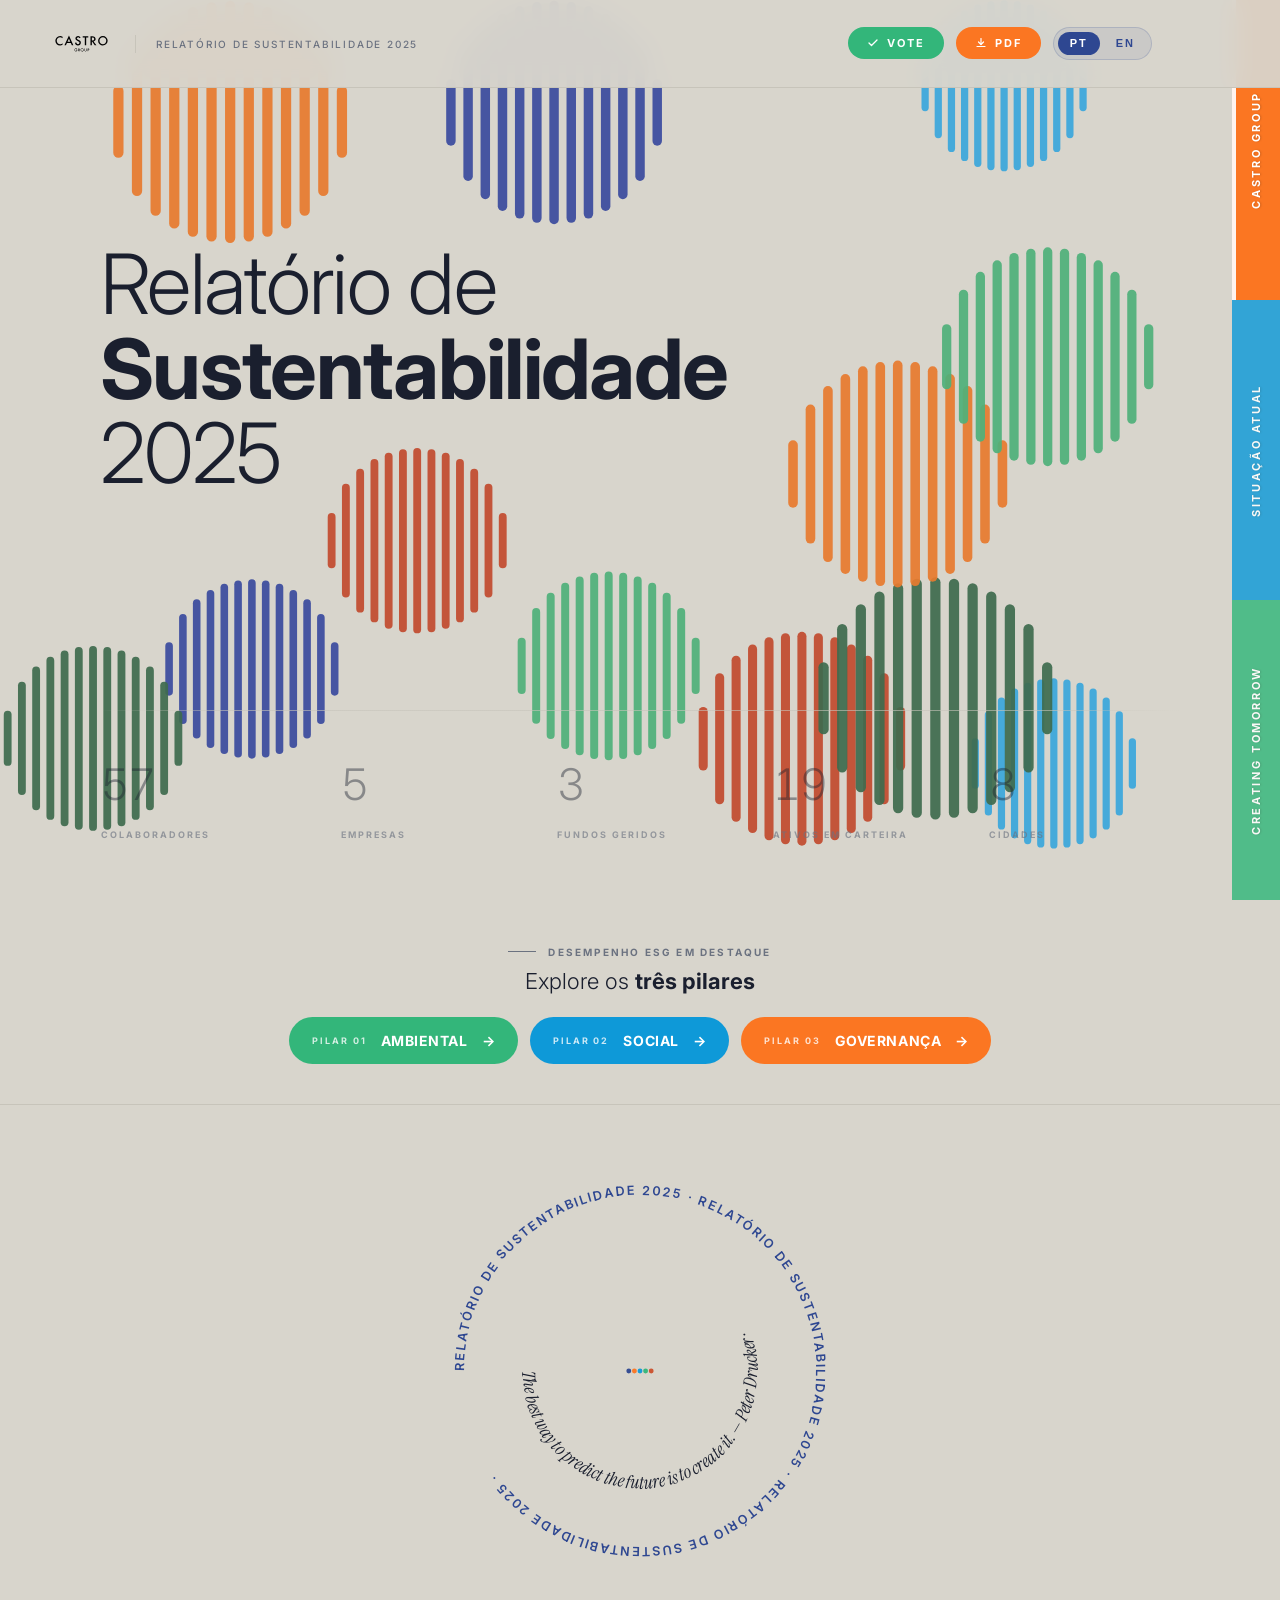
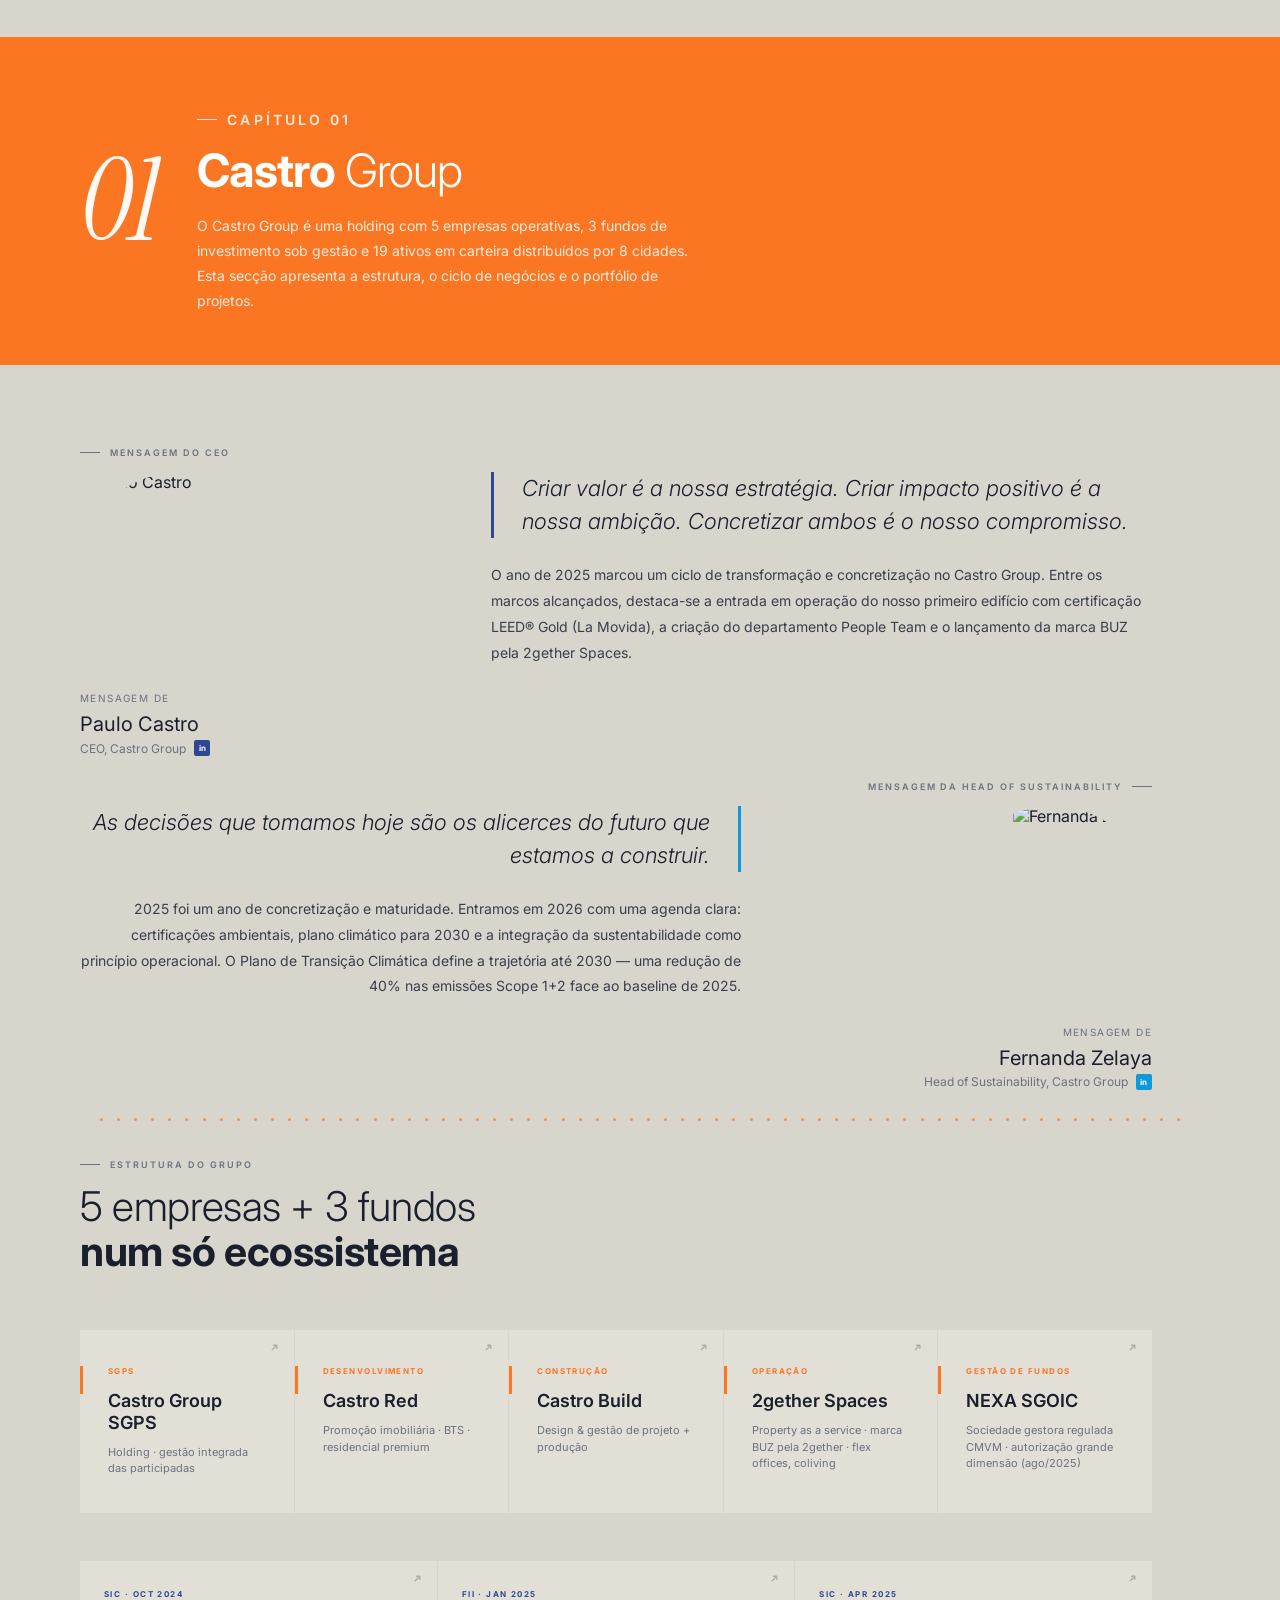
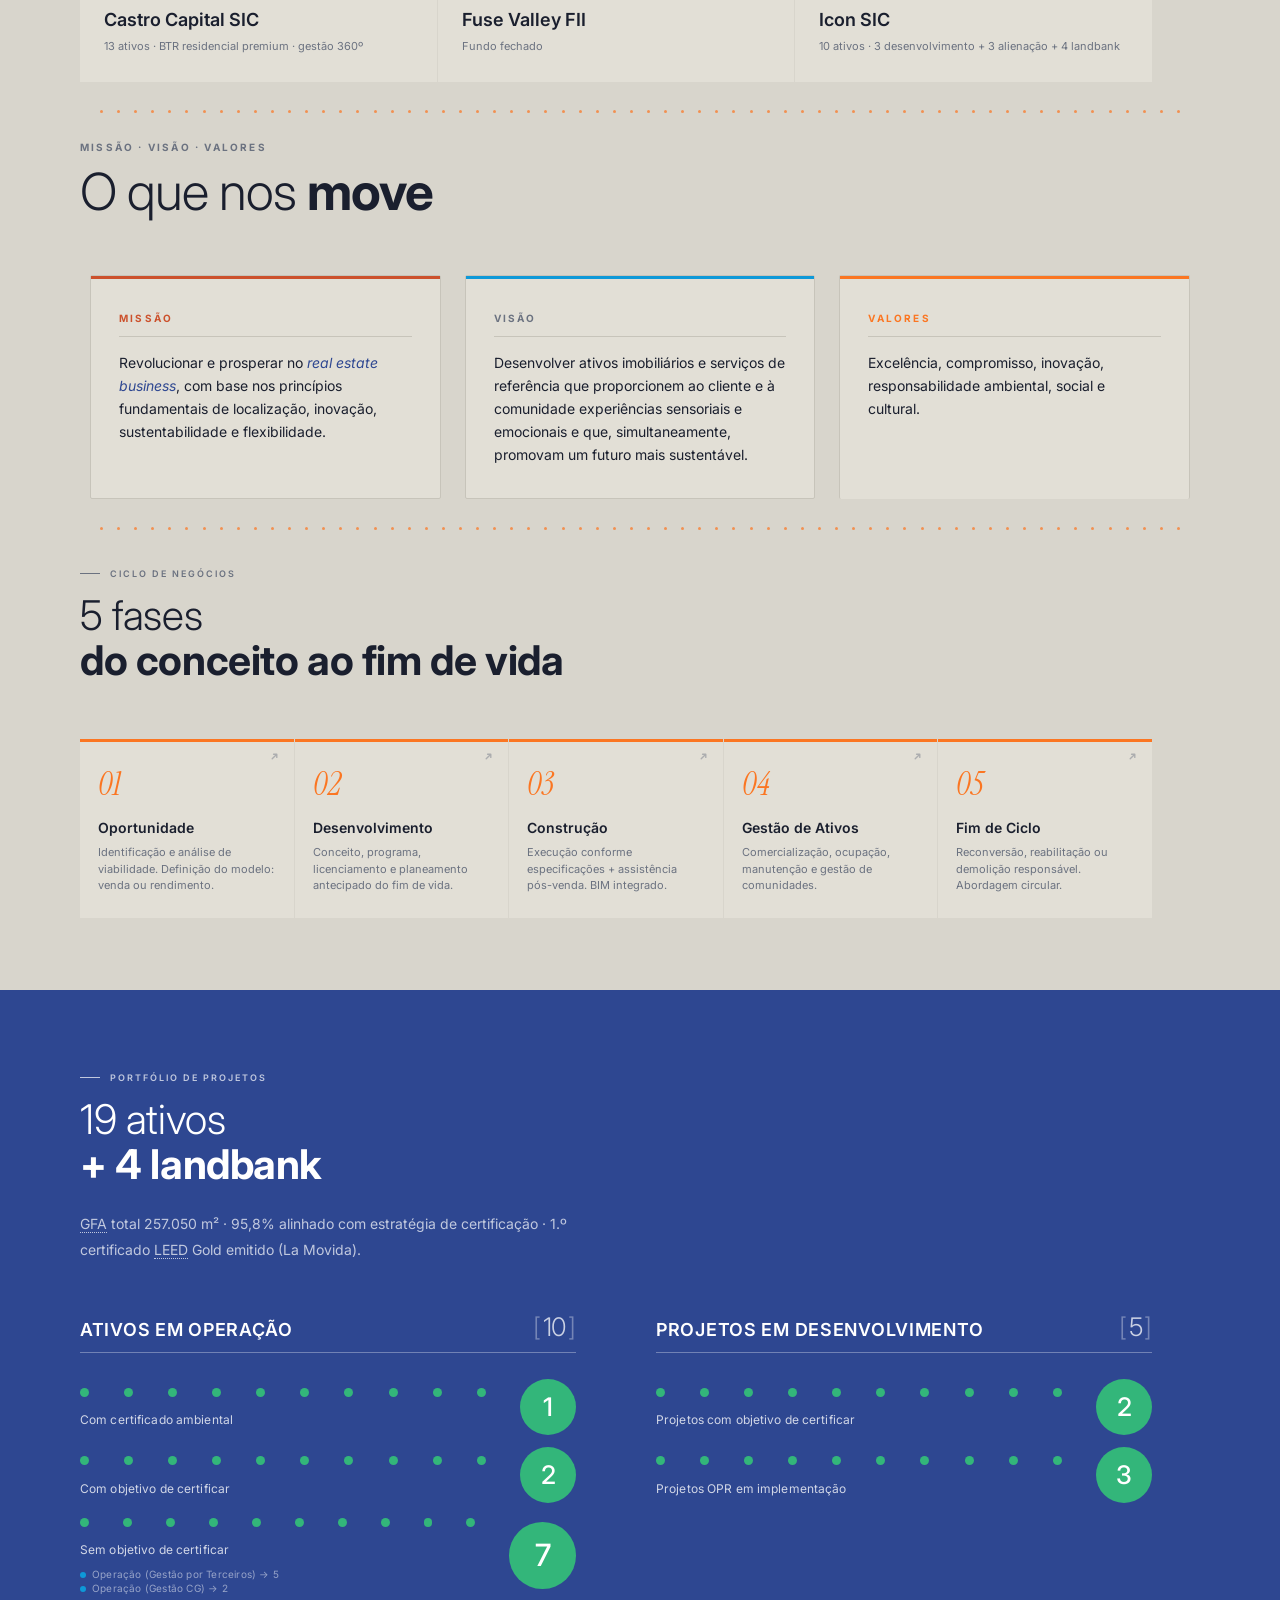
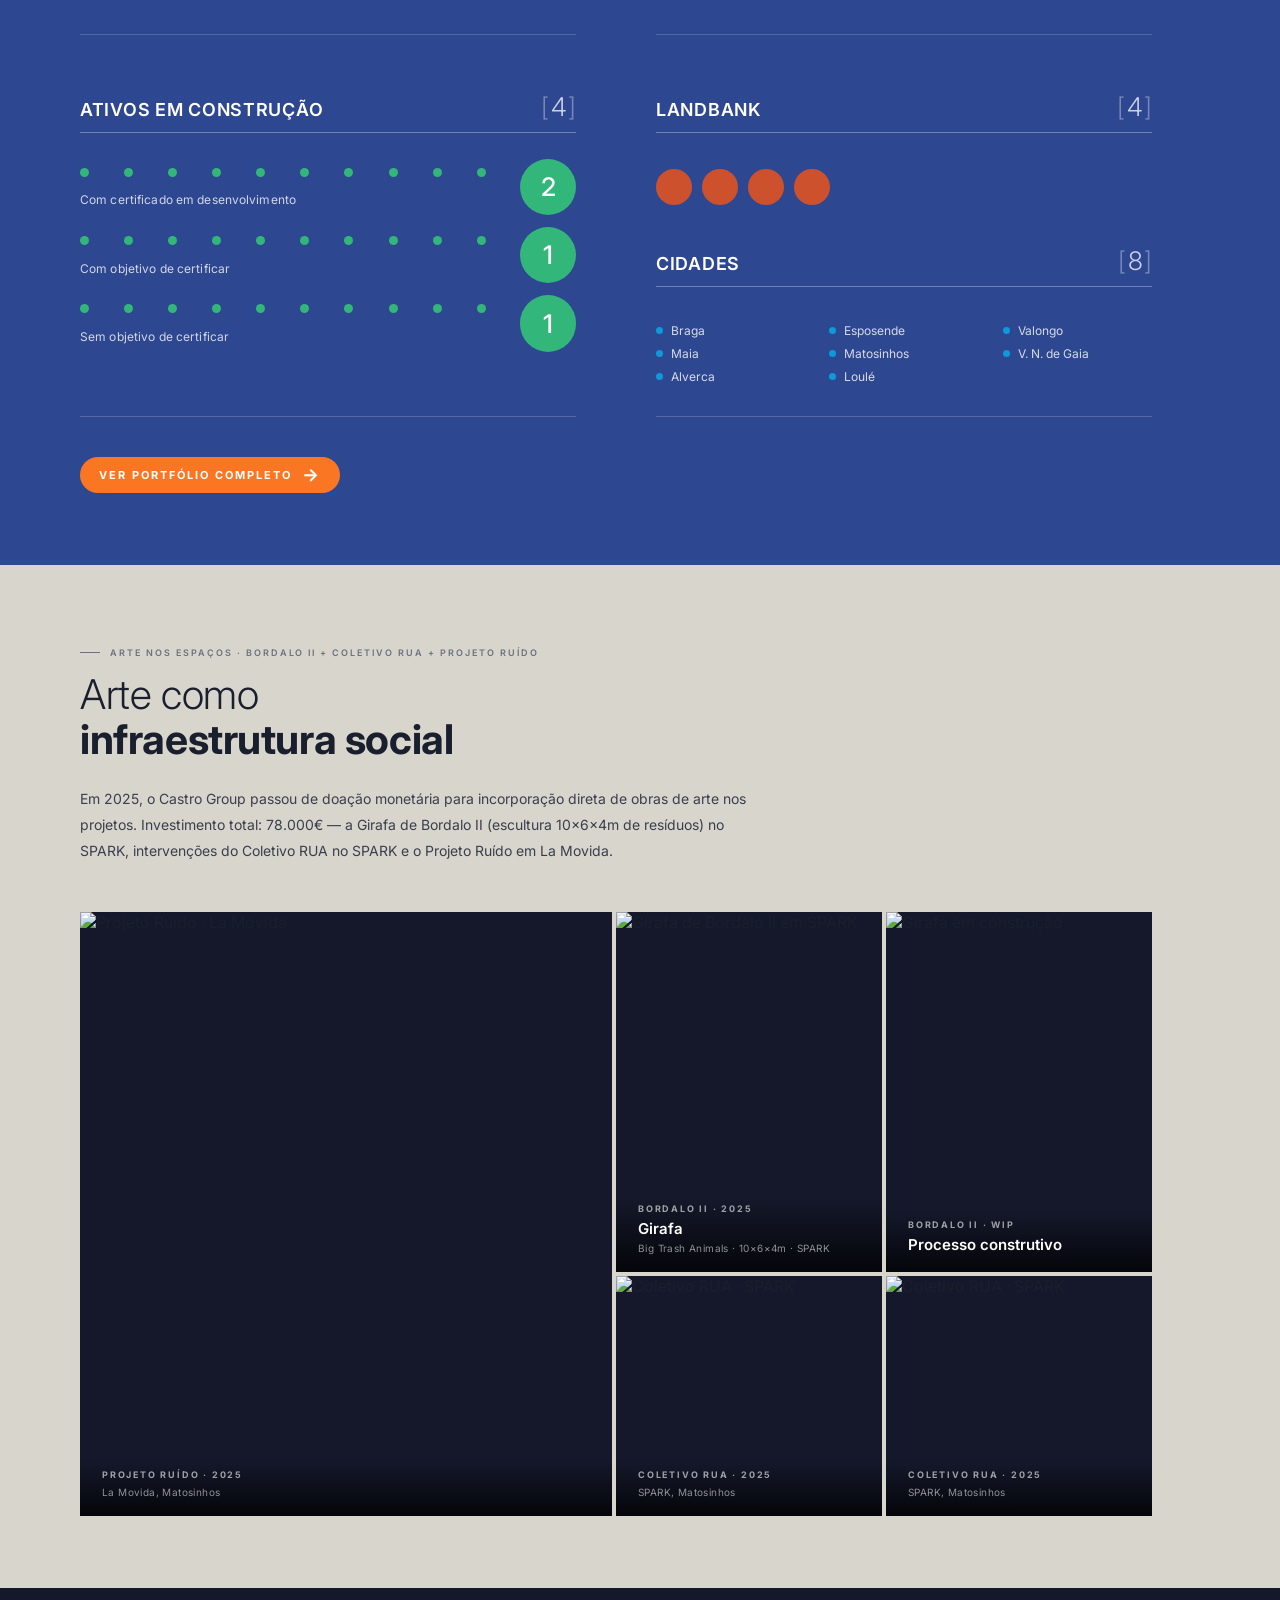
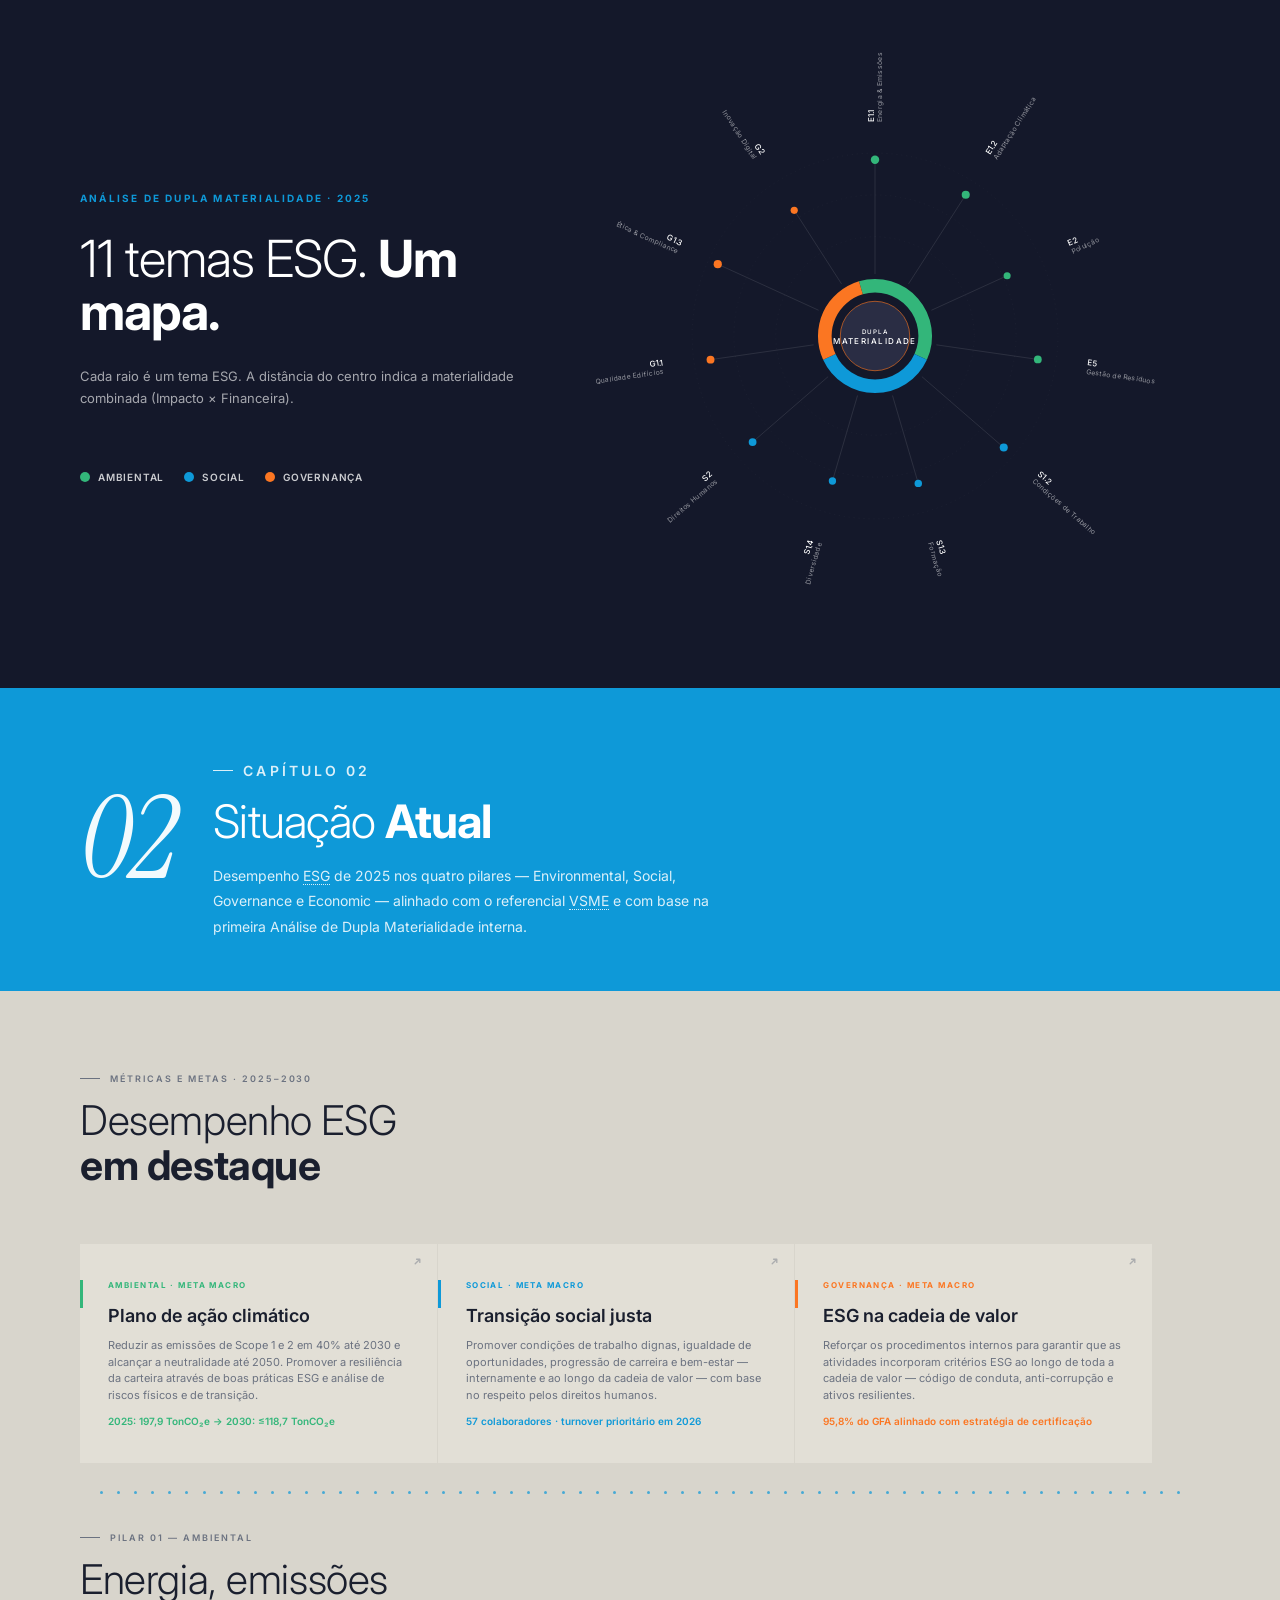
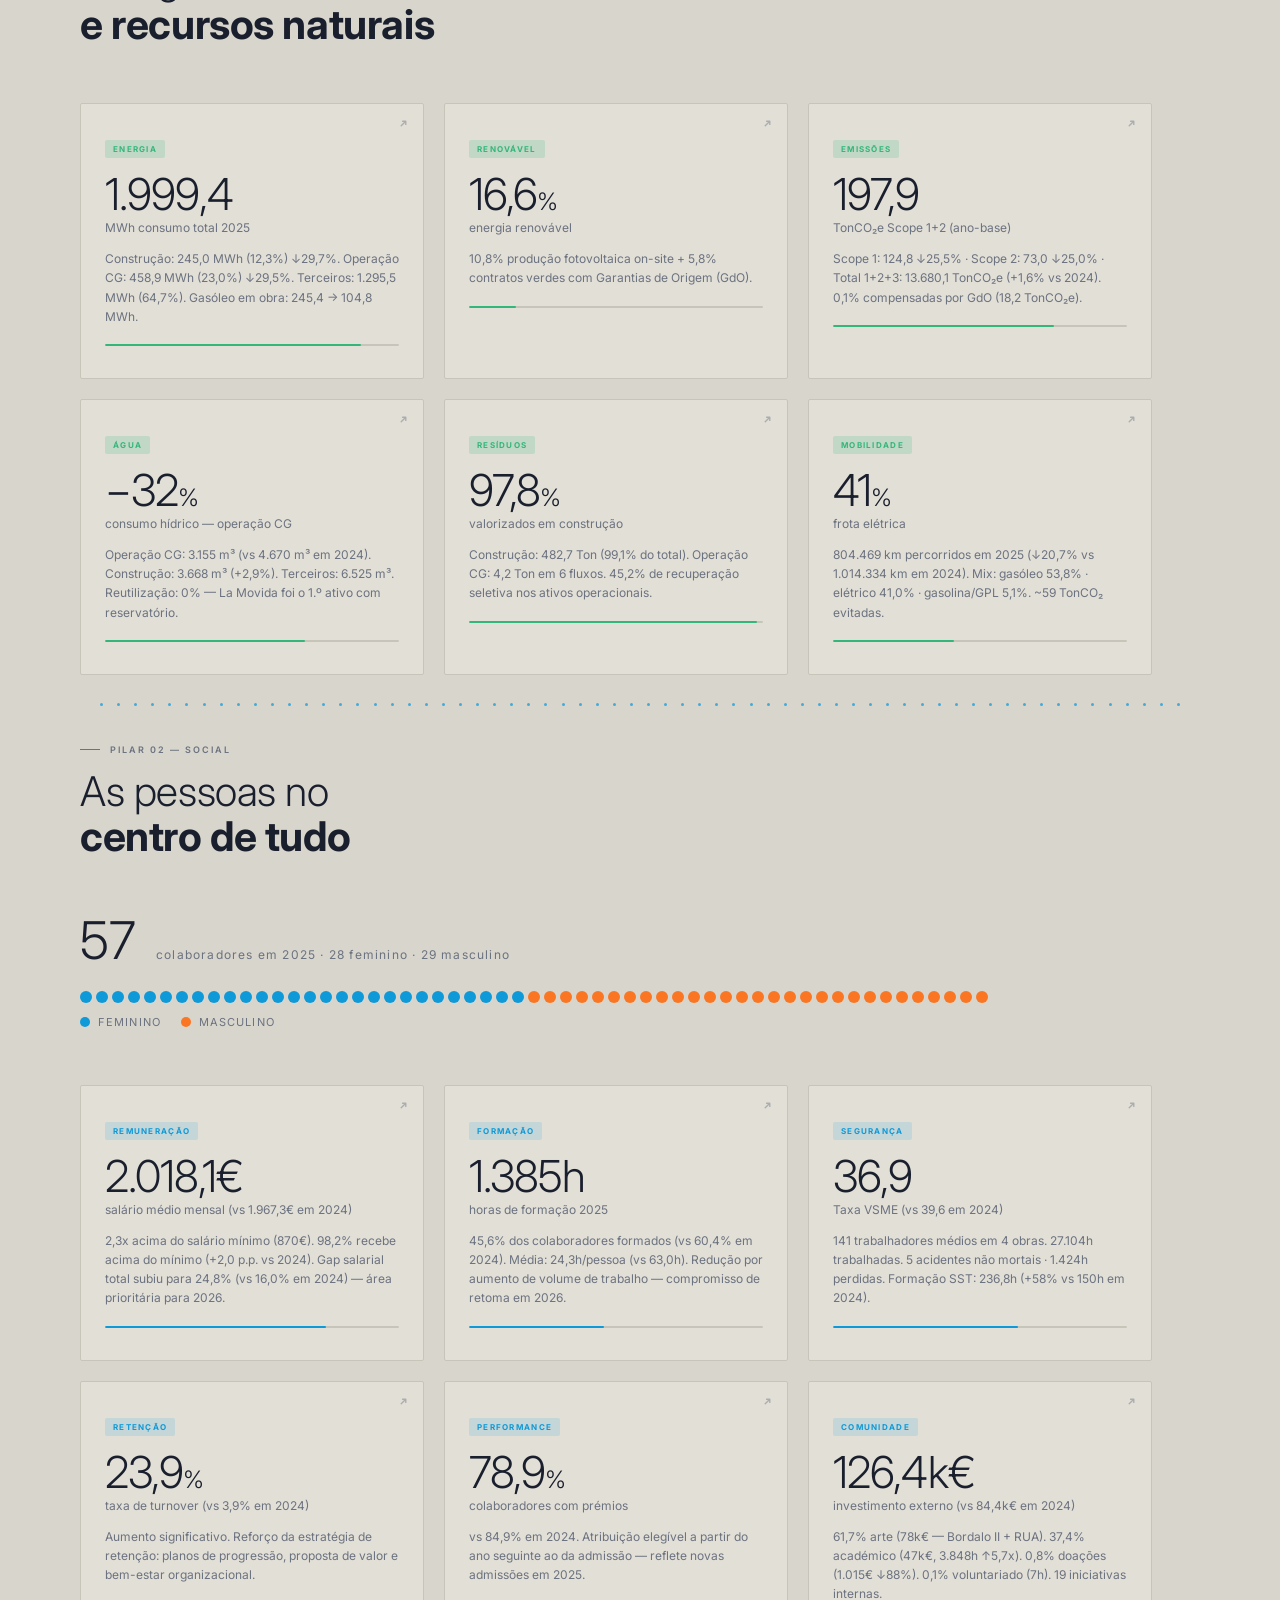
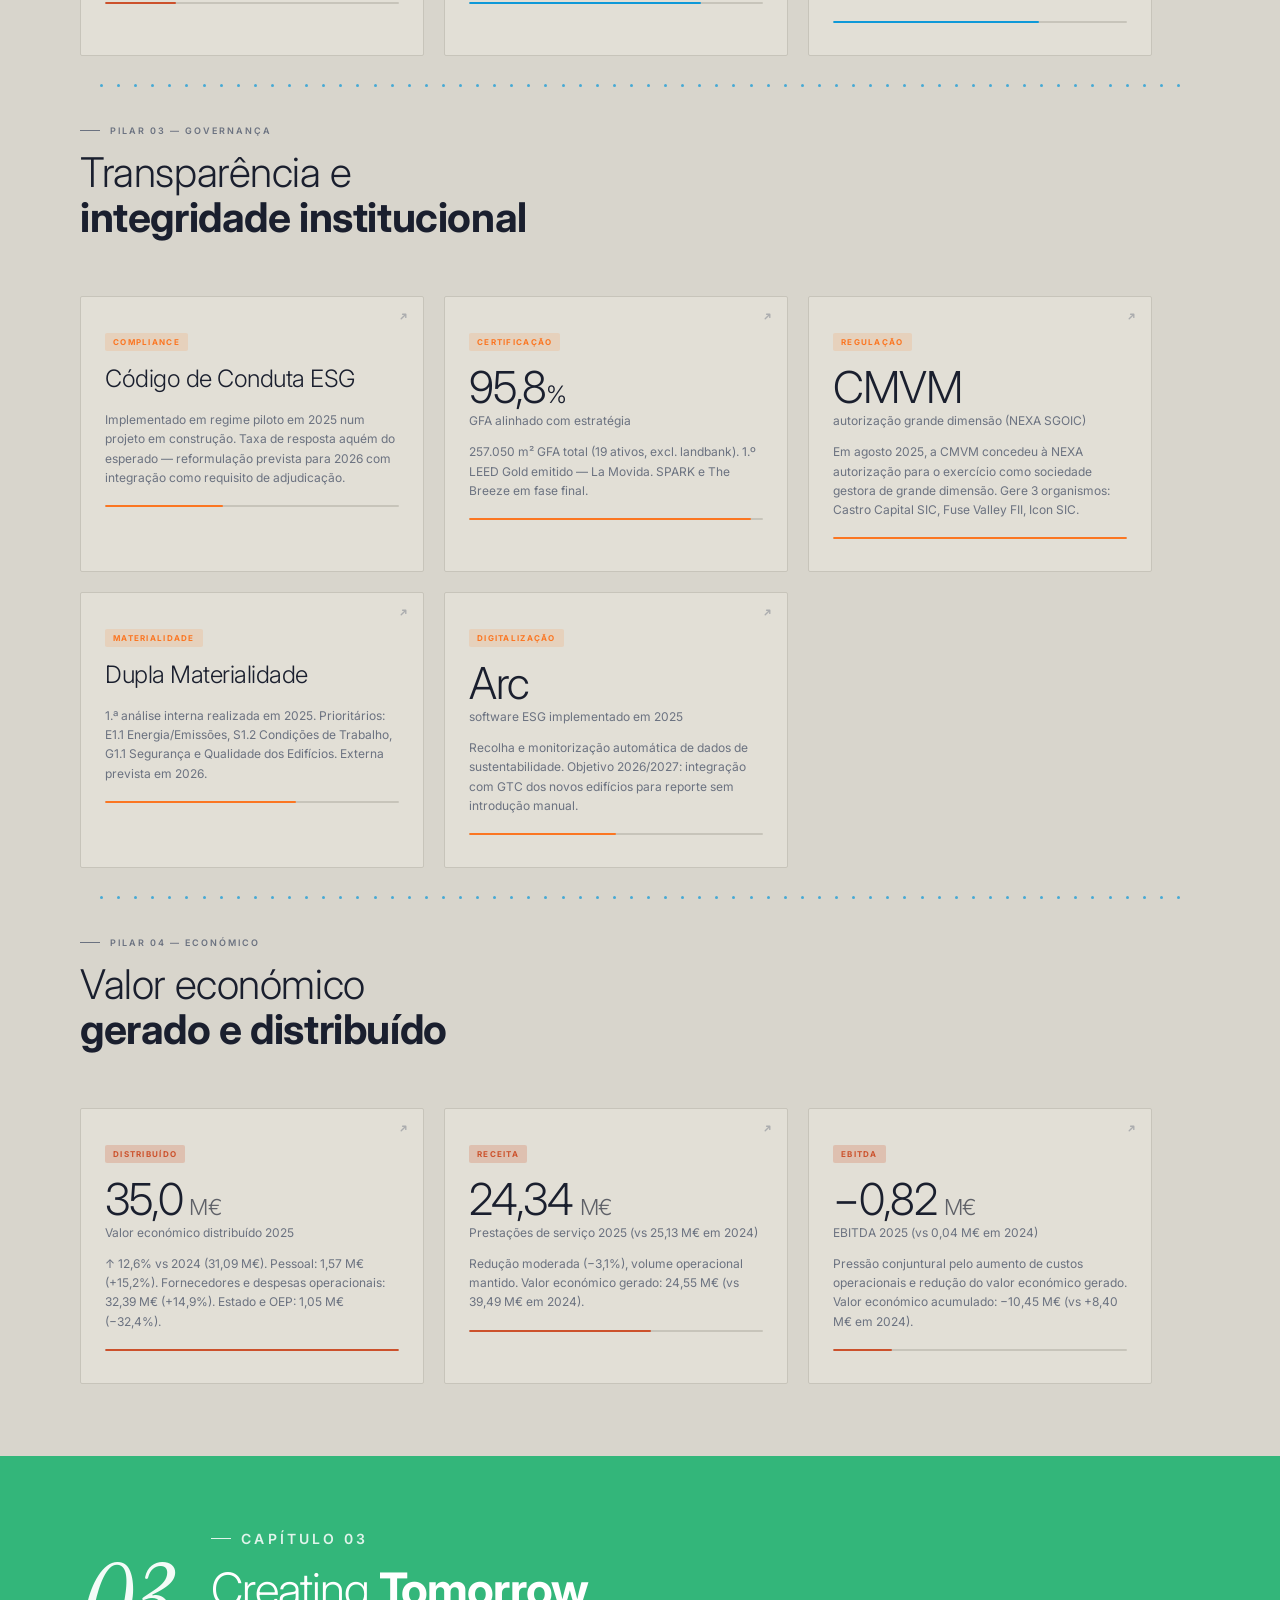
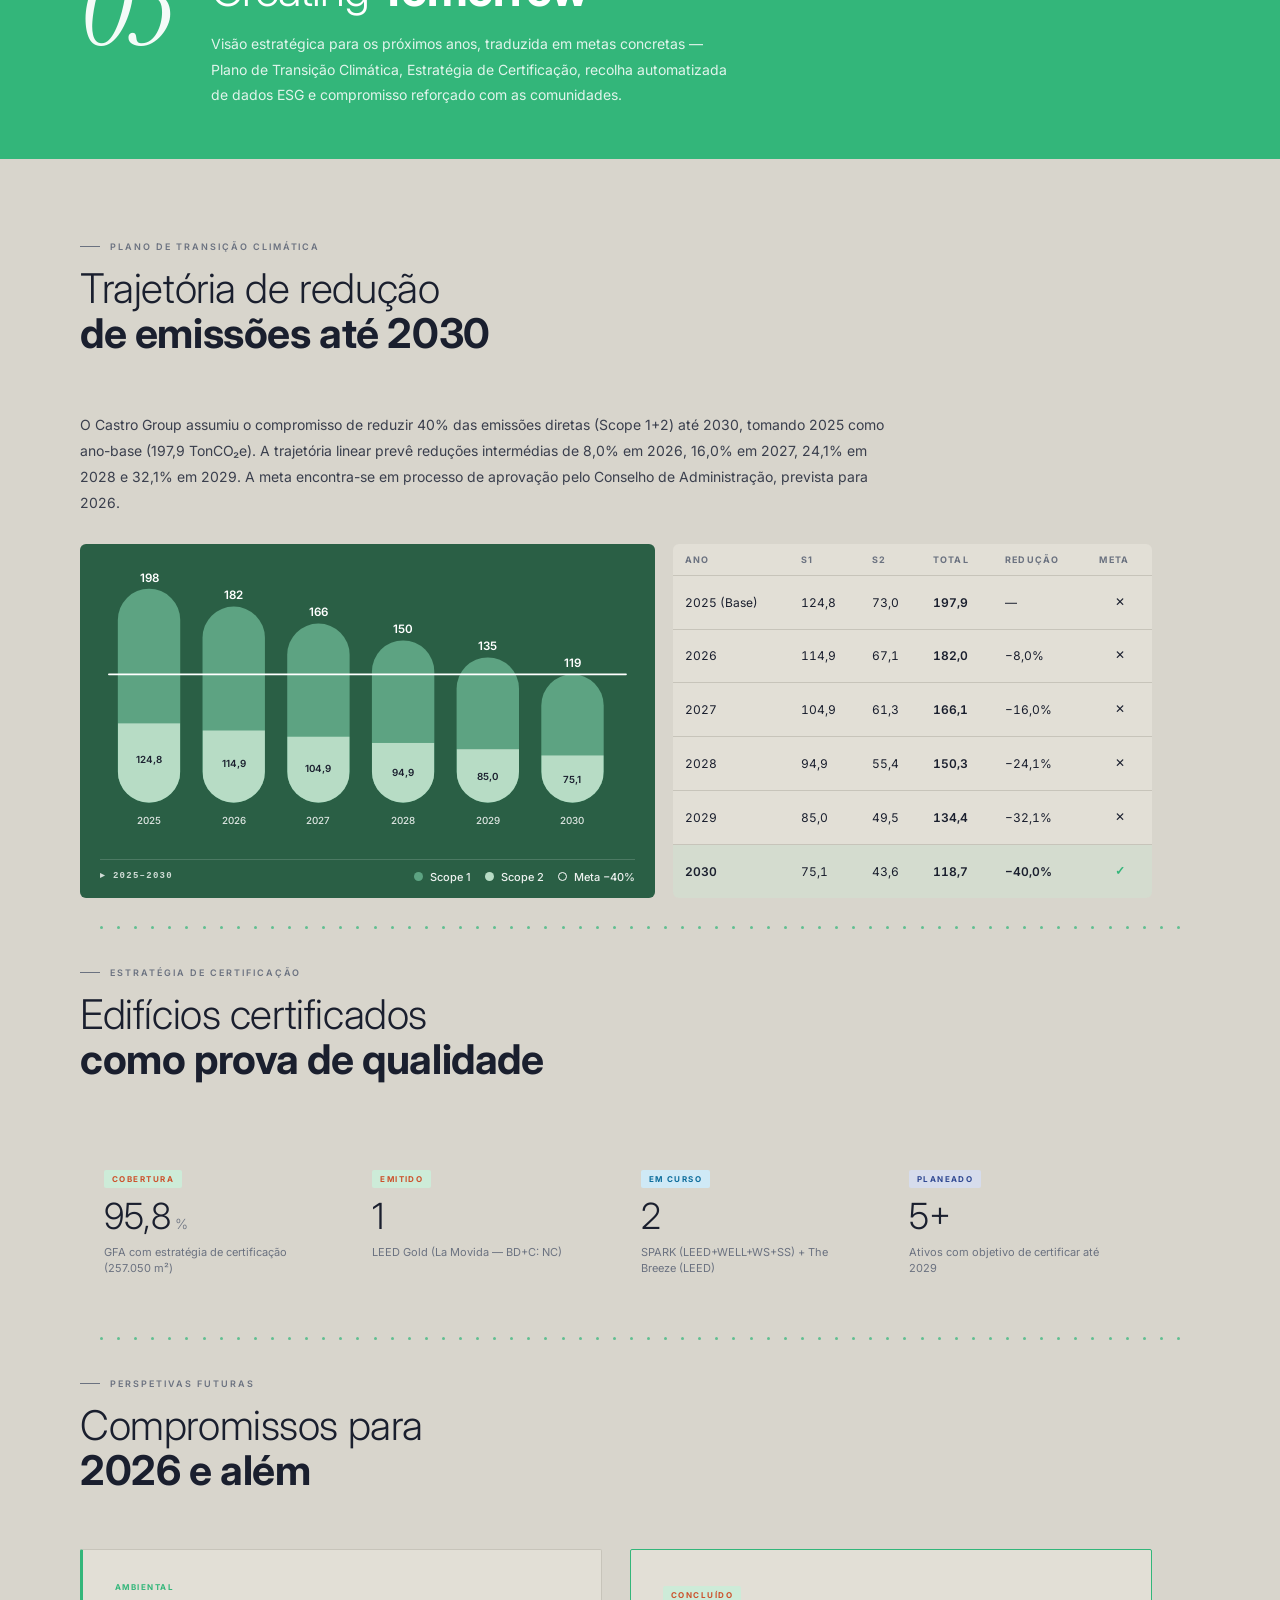
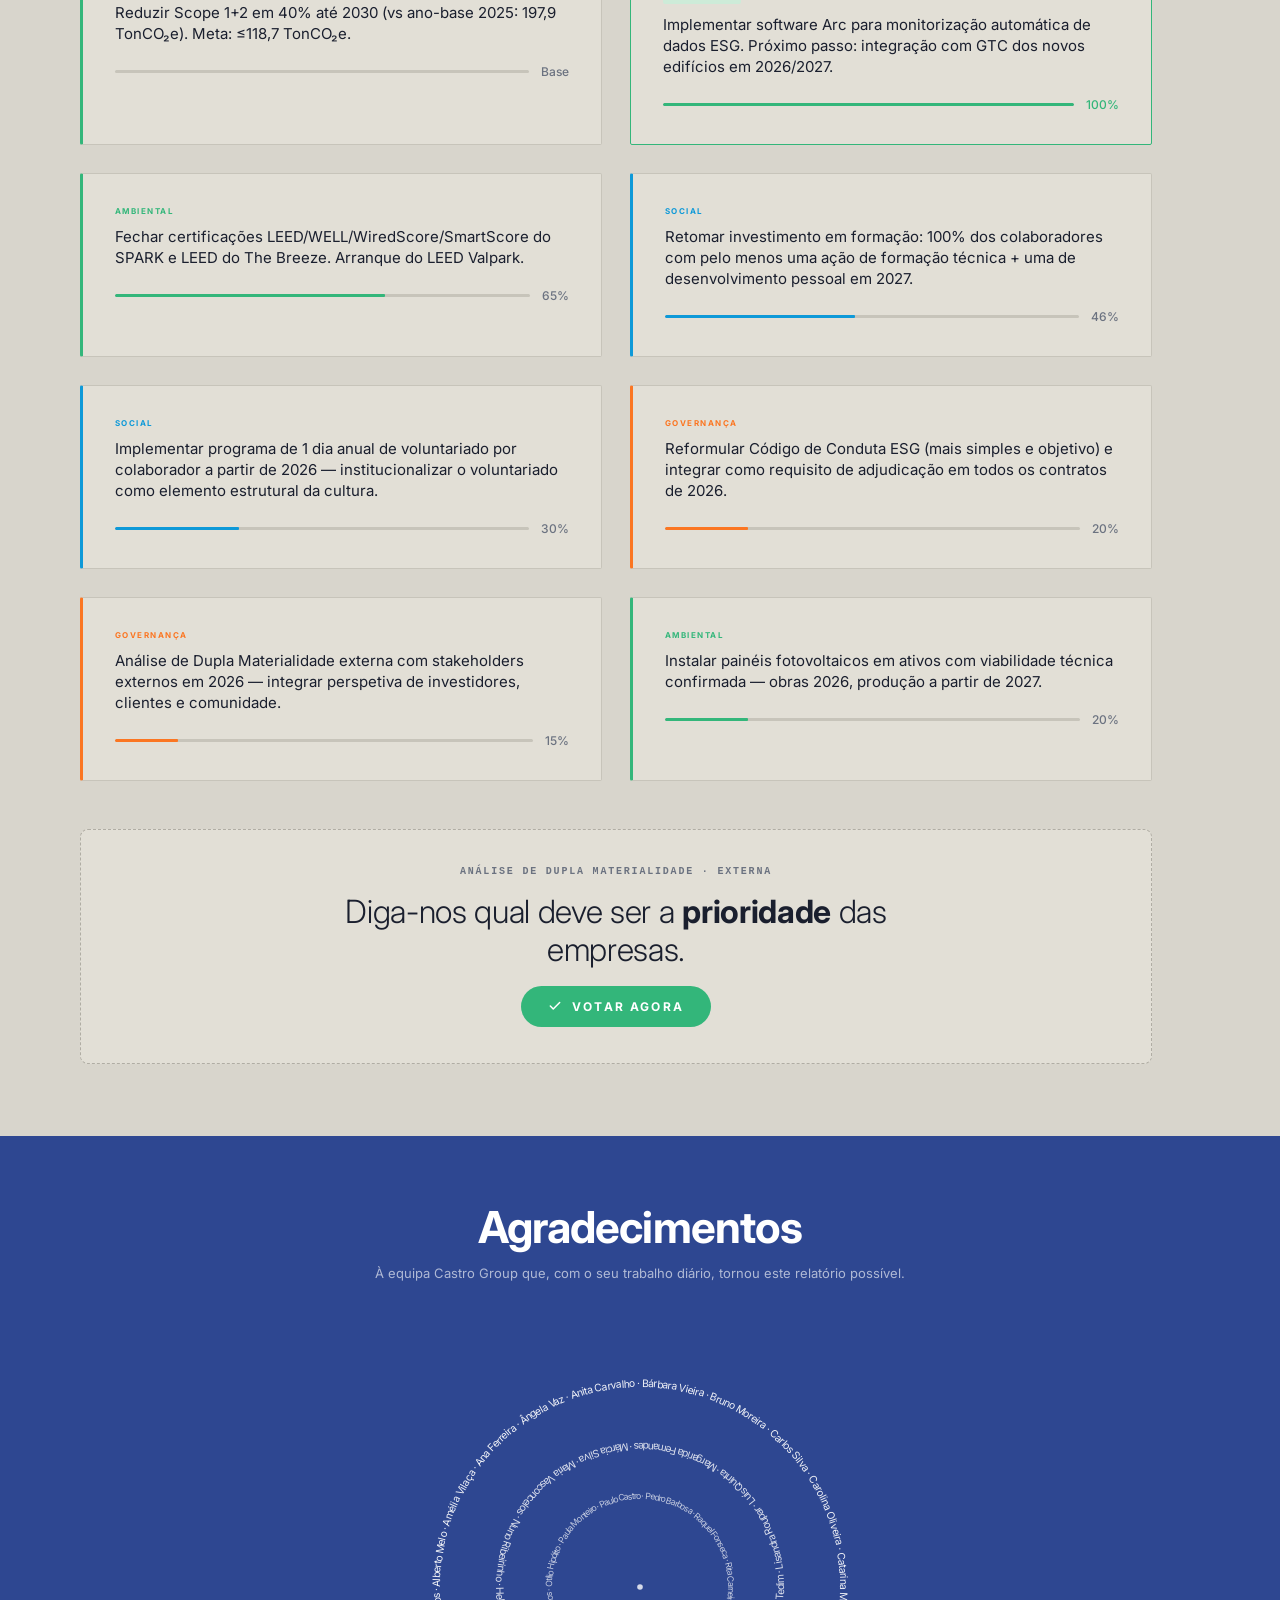
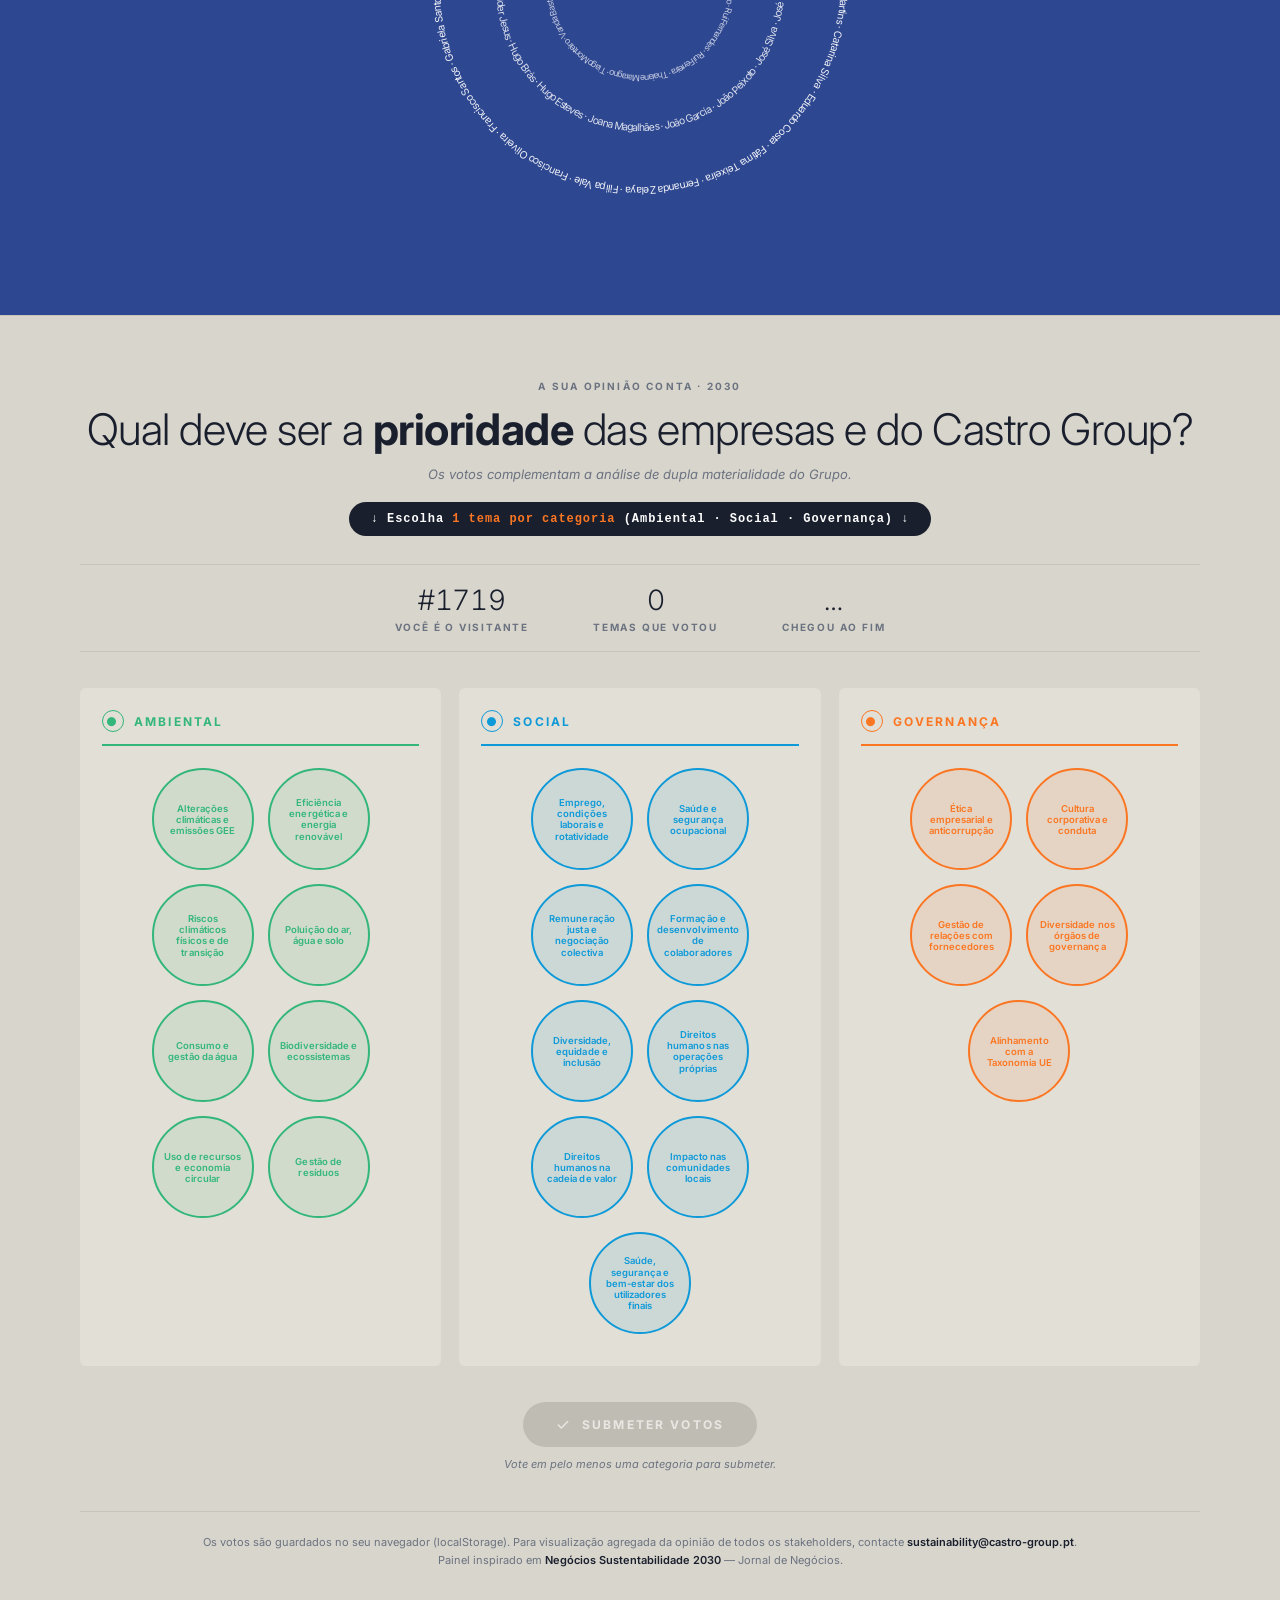
==== commit 166fb4d8: "Mobile UX overhaul + portfolio cross-check + tech polish + OG v2 Mobile (index.html): · Hero stats 4" ====
--- a/index.html
+++ b/index.html
@@ -9,18 +9,18 @@
 <meta property="og:type" content="website">
 <meta property="og:site_name" content="Castro Group">
 <meta property="og:title" content="Castro Group — Relatório de Sustentabilidade 2025">
-<meta property="og:description" content="A sua opinião conta · vote nas prioridades ESG 2030. Relatório interativo com 14 KPIs, plano de transição climática e painel de dupla materialidade externa.">
-<meta property="og:url" content="https://mariafernandazelayaferrer-sudo.github.io/report-2025-castro-group/">
-<meta property="og:image" content="https://mariafernandazelayaferrer-sudo.github.io/report-2025-castro-group/assets/og/og-image.png">
+<meta property="og:description" content="Relatório interativo com 14 KPIs, plano de transição climática e painel de dupla materialidade externa.">
+<meta property="og:url" content="https://castro-group.github.io/report-2025/">
+<meta property="og:image" content="https://castro-group.github.io/report-2025/assets/og/og-image.png?v=2">
 <meta property="og:image:width" content="1200">
 <meta property="og:image:height" content="630">
 <meta property="og:image:alt" content="Castro Group · Relatório de Sustentabilidade 2025 · com o motivo Bolas Portada">
 <meta property="og:locale" content="pt_PT">
 <meta name="twitter:card" content="summary_large_image">
 <meta name="twitter:title" content="Castro Group — Relatório de Sustentabilidade 2025">
-<meta name="twitter:description" content="A sua opinião conta · vote nas prioridades ESG 2030.">
-<meta name="twitter:image" content="https://mariafernandazelayaferrer-sudo.github.io/report-2025-castro-group/assets/og/og-image.png">
-<link rel="icon" type="image/svg+xml" href="assets/brand/favicon.svg">
+<meta name="twitter:description" content="Relatório interativo com 14 KPIs e painel de dupla materialidade.">
+<meta name="twitter:image" content="https://castro-group.github.io/report-2025/assets/og/og-image.png?v=2">
+<link rel="icon" type="image/svg+xml" href="assets/brand/favicon.svg?v=3">
 <link rel="preconnect" href="https://fonts.googleapis.com" crossorigin>
 <link rel="preconnect" href="https://fonts.gstatic.com" crossorigin>
 <link href="https://fonts.googleapis.com/css2?family=Inter:wght@300;400;500;600;700&family=Instrument+Serif:ital@0;1&display=swap" rel="stylesheet">
@@ -181,30 +181,6 @@
 .nav-vote:hover { background: #2A8E60; transform: translateY(-1px); }
 .nav-vote svg { width: 12px; height: 12px; }
 nav.over-dark .nav-vote { background: rgba(255,255,255,0.92); color: var(--cg-green); }
-
-/* Floating vote FAB · sits to the left of .back-to-top */
-.vote-fab {
-  position: fixed; right: 120px; bottom: 24px;
-  z-index: 300;
-  display: inline-flex; align-items: center; gap: 8px;
-  padding: 10px 18px; border-radius: 999px;
-  background: var(--cg-green); color: #fff;
-  border: 1px solid rgba(255,255,255,0.10);
-  cursor: pointer;
-  font-family: 'Inter', sans-serif;
-  font-size: 11px; font-weight: 700; letter-spacing: 0.18em;
-  text-transform: uppercase; text-decoration: none;
-  box-shadow: 0 6px 20px rgba(0,0,0,0.22);
-  opacity: 0; transform: translateY(16px);
-  pointer-events: none;
-  transition: opacity 0.25s ease, transform 0.25s ease, background 0.2s ease, gap 0.2s ease;
-}
-.vote-fab.visible { opacity: 0.96; transform: translateY(0); pointer-events: auto; }
-.vote-fab:hover { background: #2A8E60; gap: 12px; }
-.vote-fab svg { width: 12px; height: 12px; }
-@media (max-width: 640px) {
-  .vote-fab { right: 70px; bottom: 14px; padding: 8px 14px; font-size: 10px; }
-}
 
 /* Big CTA at the end of Compromissos */
 .vote-cta {
@@ -949,11 +925,13 @@
 /* ── DATA MODAL (click any KPI/metric card to dive in) ─────────────────── */
 .kpi-card, .metric-card { cursor: pointer; position: relative; }
 .kpi-card::after, .metric-card::after {
-  content: '↗';
+  content: '';
   position: absolute; top: 14px; right: 14px;
-  font-size: 11px; font-weight: 700;
-  color: var(--cg-mid);
-  opacity: 0.32;
+  width: 11px; height: 11px;
+  background-image: url("data:image/svg+xml;utf8,<svg xmlns='http://www.w3.org/2000/svg' viewBox='0 0 12 12' fill='none' stroke='%236b7280' stroke-width='1.5' stroke-linecap='round' stroke-linejoin='round'><path d='M3.5 8.5L8.5 3.5M5 3.5h3.5V7'/></svg>");
+  background-size: contain;
+  background-repeat: no-repeat;
+  opacity: 0.45;
   transition: opacity 0.2s ease, transform 0.2s ease;
   pointer-events: none;
 }
@@ -1751,7 +1729,7 @@
 }
 .mvv-eyebrow {
   font-size: 10px; font-weight: 700; letter-spacing: 0.22em;
-  text-transform: uppercase; color: var(--cg-rust);
+  text-transform: uppercase; color: var(--cg-mid);
   margin-bottom: 12px;
 }
 .mvv-section h2 {
@@ -2117,52 +2095,43 @@
   nav { padding: 0 12px; height: 56px; top: 32px; padding-right: 12px; }
   .nav-wordmark, .nav-sep, .nav-year { display: none; }
   .nav-right { gap: 4px; }
-  /* Pills tighten in mobile — icon-only Vote + PDF, slim lang toggle */
-  .nav-vote, .nav-pdf { padding: 7px 9px; font-size: 9px; letter-spacing: 0; gap: 0; }
+  /* Pills tighten in mobile — icon-only Vote + PDF, forced equal min-width */
+  .nav-vote, .nav-pdf { padding: 7px 9px; font-size: 9px; letter-spacing: 0; gap: 0; min-width: 36px; justify-content: center; }
   .nav-vote svg, .nav-pdf svg { width: 12px; height: 12px; }
   .nav-vote span, .nav-pdf span { display: none; }   /* icon-only */
   .lang-toggle { padding: 2px; gap: 2px; }
   .lang-btn { padding: 4px 7px; font-size: 9px; letter-spacing: 0.06em; }
-  /* Hero macro stats — single row of 5 instead of the 2-col stack */
-  .hero-stats-row { grid-template-columns: repeat(5, 1fr); gap: 4px; padding: 24px 14px 28px; }
-  .hero-stats-row::before { left: 14px; right: 14px; }
-  .hero-stat-cell { padding: 14px 4px 8px 6px; min-height: 78px; }
-  .hero-stat-cell-val { font-size: 22px; letter-spacing: -0.03em; }
-  .hero-stat-cell-label { font-size: 7px; letter-spacing: 0.10em; margin-top: 8px; }
-  .hero-stat-cell.active .hero-stat-cell-val,
-  .hero-stat-cell:hover .hero-stat-cell-val { transform: scale(1.25); }
-  /* ESG pills — same compact pattern as the nav Vote pill */
-  .esg-shortcut-inner { padding: 24px 16px 24px; }
-  .esg-shortcut-tile { padding: 10px 14px; gap: 10px; }
-  .esg-shortcut-pilar { font-size: 8px; letter-spacing: 0.16em; }
-  .esg-shortcut-name { font-size: 11px; letter-spacing: 0.06em; }
-  .esg-shortcut-arrow { font-size: 11px; }
-  /* CEO / Head messages — large pull-quote font shrinks for phones */
-  .ceo-grid, .hos-grid { grid-template-columns: 1fr !important; gap: 24px !important; }
-  .ceo-grid > div > div[style*="font-size:22px"],
-  .hos-grid > div > div[style*="font-size:22px"] { font-size: 16px !important; padding-left: 18px !important; padding-right: 18px !important; }
-  /* Floating Vote FAB switches to orange to match the report's accent */
-  .vote-fab { background: var(--cg-orange); }
-  .vote-fab:hover { background: var(--cg-orange-deep); }
+  /* ESG pills — match the nav Vote pill size (compact, no eyebrow PILAR 0X) */
+  .esg-shortcut-inner { padding: 20px 16px 20px; }
+  .esg-shortcut-tile { padding: 7px 11px; gap: 6px; }
+  .esg-shortcut-pilar { display: none; }                 /* drop the "PILAR 0X" eyebrow on phones */
+  .esg-shortcut-name { font-size: 9px; letter-spacing: 0.08em; }
+  .esg-shortcut-arrow { font-size: 10px; }
   .section { padding: 56px 20px; padding-right: 20px; }
-  .hero-content { padding: 128px 20px 32px; } /* +32 to account for top rail */
-  .hero-title { font-size: 36px !important; }
-  /* Hero stats row on mobile — single row of 5 (María) */
+  .hero-content { padding: 80px 20px 24px; } /* less top, pushes title + stats up */
+  .hero-title { font-size: 30px !important; margin-bottom: 0 !important; }
+  /* Hero stats row on mobile — single row of 5, numbers BIGGER than the
+     "2025" word in the title (per María: macro numbers must dominate).
+     Solid putty bg so the kaleidoscope bolas behind don't bleed into the stats. */
   .hero-stats-row {
     grid-template-columns: repeat(5, 1fr);
-    padding: 20px 12px 28px;
+    padding: 8px 10px 20px;       /* tighter, pulls the row up against the title */
     gap: 2px;
+    margin-top: 0;
+    background: var(--cg-putty);
+    position: relative;
+    z-index: 3;
   }
-  .hero-stats-row::before { left: 12px; right: 12px; }
+  .hero-stats-row::before { left: 10px; right: 10px; }
   .hero-stat-cell {
-    padding: 12px 3px 6px 5px;
-    min-height: 70px;
+    padding: 10px 2px 4px 4px;
+    min-height: 78px;
   }
-  .hero-stat-cell:first-child { padding-left: 5px; }
-  .hero-stat-cell-val { font-size: 20px; letter-spacing: -0.03em; }
+  .hero-stat-cell:first-child { padding-left: 4px; }
+  .hero-stat-cell-val { font-size: 40px; letter-spacing: -0.04em; }
   .hero-stat-cell.active .hero-stat-cell-val,
-  .hero-stat-cell:hover .hero-stat-cell-val { transform: scale(1.20); }
-  .hero-stat-cell-label { font-size: 6.5px; margin-top: 8px; letter-spacing: 0.08em; line-height: 1.15; }
+  .hero-stat-cell:hover .hero-stat-cell-val { transform: scale(1.15); }
+  .hero-stat-cell-label { font-size: 6px; margin-top: 6px; letter-spacing: 0.06em; line-height: 1.15; }
   .hero-flag a { padding: 20px 24px; }
   .kpi-row, .metrics-grid { grid-template-columns: 1fr; }
   .chapter-band {
@@ -2175,13 +2144,88 @@
   .chapter-band .eyebrow { font-size: 9px !important; }
   footer { padding-right: 20px; }
 
-  /* CEO + HOS grids stack on mobile */
-  .ceo-grid, .hos-grid {
-    grid-template-columns: 1fr !important;
-    gap: 28px !important;
+  /* CEO + HOS — phrase + tiny photo bola side-by-side (per María).
+     Wrappers .ceo-left/.ceo-right are unwrapped via display:contents so
+     the grid items below them participate directly in named areas. */
+  .ceo-grid > .ceo-left,
+  .ceo-grid > .ceo-right,
+  .hos-grid > .hos-left,
+  .hos-grid > .hos-right { display: contents !important; }
+
+  .ceo-grid {
+    grid-template-columns: 1fr 96px !important;
+    grid-template-areas:
+      "quote photo"
+      "quote name"
+      "body  body" !important;
+    gap: 14px 16px !important;
+    align-items: start !important;
   }
-  .hos-grid > div:last-child { text-align: left !important; }
-  .hos-grid > div:last-child > div:first-child { margin-left: 0 !important; }
+  .ceo-photo { grid-area: photo; width: 96px !important; height: 96px !important; margin-bottom: 0 !important; }
+  .ceo-namecard { grid-area: name; align-self: start; }
+  .ceo-namecard .ceo-eyebrow { margin-bottom: 4px !important; font-size: 8px !important; letter-spacing: 0.12em !important; }
+  .ceo-namecard .ceo-name { font-size: 14px !important; line-height: 1.15 !important; }
+  .ceo-namecard .ceo-role { font-size: 10px !important; margin-top: 2px !important; }
+  .ceo-grid .ceo-quote {
+    grid-area: quote;
+    font-size: 13px !important;
+    line-height: 1.45 !important;
+    padding-left: 14px !important;
+    border-left-width: 2px !important;
+    align-self: start;
+  }
+  .ceo-grid .ceo-body { grid-area: body; margin-top: 6px !important; font-size: 13px !important; }
+
+  .hos-grid {
+    grid-template-columns: 96px 1fr !important;
+    grid-template-areas:
+      "photo quote"
+      "name  quote"
+      "body  body" !important;
+    gap: 14px 16px !important;
+    align-items: start !important;
+  }
+  .hos-photo { grid-area: photo; width: 96px !important; height: 96px !important; margin: 0 !important; }
+  .hos-namecard { grid-area: name; align-self: start; text-align: left !important; }
+  .hos-namecard .hos-eyebrow { margin-bottom: 4px !important; font-size: 8px !important; letter-spacing: 0.12em !important; }
+  .hos-namecard .hos-name { font-size: 14px !important; line-height: 1.15 !important; }
+  .hos-namecard .hos-role {
+    font-size: 10px !important; margin-top: 2px !important;
+    display: flex !important; justify-content: flex-start !important;
+  }
+  .hos-grid .hos-quote {
+    grid-area: quote;
+    font-size: 13px !important;
+    line-height: 1.45 !important;
+    padding-right: 14px !important;
+    border-right-width: 2px !important;
+    text-align: right !important;
+    align-self: start;
+  }
+  .hos-grid .hos-body {
+    grid-area: body;
+    margin-top: 6px !important;
+    font-size: 13px !important;
+    text-align: left !important;   /* full-width body reads left in mobile */
+  }
+
+  /* Opiniao bolas — 3-column grid (smaller bolas, same label size) */
+  .op-themes {
+    display: grid !important;
+    grid-template-columns: repeat(3, 1fr);
+    gap: 8px;
+    justify-items: center;
+  }
+  .op-theme {
+    width: 100%;
+    max-width: 88px;
+    height: auto;
+    aspect-ratio: 1;
+    padding: 6px;
+  }
+  /* Back-to-top — orange like the desktop cursor-orb (per María) */
+  .back-to-top { background: var(--cg-orange) !important; color: #fff !important; }
+  .back-to-top:hover { background: var(--cg-orange-deep) !important; }
 
   /* Empresas / Fundos / Cidades grids stack */
   .kpi-row[style*="repeat(5"] { grid-template-columns: 1fr !important; }
@@ -2224,12 +2268,13 @@
 }
 
 @media (max-width: 380px) {
-  .hero-title { font-size: 30px !important; }
+  .hero-title { font-size: 26px !important; }
   .data-modal-value { font-size: 36px; }
   .nav-logo { height: 39px; }
   nav { padding: 0 12px; height: 52px; padding-right: 12px; }
   .section { padding: 48px 16px; padding-right: 16px; }
-  .hero-content { padding: 116px 16px 28px; }
+  .hero-content { padding: 72px 16px 20px; }
+  .hero-stat-cell-val { font-size: 34px; }
 }
 </style>
 </head>
@@ -2389,17 +2434,22 @@
   <div class="section-inner">
     <p class="eyebrow fade-up" data-pt="Mensagem do CEO" data-en="CEO Message">Mensagem do CEO</p>
     <div class="ceo-grid fade-up" style="display:grid;grid-template-columns:1fr 2fr;gap:80px;align-items:start;">
-      <div>
-        <div style="width:200px;height:200px;overflow:hidden;border-radius:50%;margin-bottom:20px;background:var(--cg-putty);">
+      <div class="ceo-left">
+        <div class="ceo-photo" style="width:200px;height:200px;overflow:hidden;border-radius:50%;margin-bottom:20px;background:var(--cg-putty);">
           <img src="uploads/quotes/CEO.jpg" alt="Paulo Castro" loading="lazy" decoding="async" width="200" height="200" style="width:100%;height:100%;object-fit:cover;object-position:center top;">
         </div>
-        <div style="font-size:10px;letter-spacing:0.14em;text-transform:uppercase;color:var(--cg-mid);margin-bottom:8px;" data-pt="Mensagem de" data-en="Message from">Mensagem de</div>
-        <div style="font-size:20px;font-weight:400;">Paulo Castro</div>
-        <div style="font-size:12px;color:var(--cg-mid);margin-top:4px;" data-pt="CEO, Castro Group" data-en="CEO, Castro Group">CEO, Castro Group</div>
-      </div>
-      <div>
-        <div style="font-size:22px;font-weight:300;line-height:1.5;color:var(--cg-ink);border-left:3px solid var(--cg-navy);padding-left:28px;font-style:italic;" data-pt="Criar valor é a nossa estratégia. Criar impacto positivo é a nossa ambição. Concretizar ambos é o nosso compromisso." data-en="Creating value is our strategy. Creating positive impact is our ambition. Delivering both is our commitment.">Criar valor é a nossa estratégia. Criar impacto positivo é a nossa ambição. Concretizar ambos é o nosso compromisso.</div>
-        <p class="body" style="margin-top:24px;" data-pt="O ano de 2025 marcou um ciclo de transformação e concretização no Castro Group. Entre os marcos alcançados, destaca-se a entrada em operação do nosso primeiro edifício com certificação LEED® Gold (La Movida), a criação do departamento People Team e o lançamento da marca BUZ pela 2gether Spaces." data-en="The year 2025 marked a cycle of transformation and delivery at Castro Group. Milestones include the operation launch of our first LEED® Gold certified building (La Movida), the creation of the People Team department and the launch of the BUZ brand by 2gether Spaces.">O ano de 2025 marcou um ciclo de transformação e concretização no Castro Group. Entre os marcos alcançados, destaca-se a entrada em operação do nosso primeiro edifício com certificação LEED® Gold (La Movida), a criação do departamento People Team e o lançamento da marca BUZ pela 2gether Spaces.</p>
+        <div class="ceo-namecard">
+          <div class="ceo-eyebrow" style="font-size:10px;letter-spacing:0.14em;text-transform:uppercase;color:var(--cg-mid);margin-bottom:8px;" data-pt="Mensagem de" data-en="Message from">Mensagem de</div>
+          <div class="ceo-name" style="font-size:20px;font-weight:400;">Paulo Castro</div>
+          <div class="ceo-role" style="font-size:12px;color:var(--cg-mid);margin-top:4px;display:inline-flex;align-items:center;gap:8px;">
+            <span data-pt="CEO, Castro Group" data-en="CEO, Castro Group">CEO, Castro Group</span>
+            <a href="https://www.linkedin.com/in/paulo-castro-75946a37/" target="_blank" rel="noopener" aria-label="LinkedIn" style="display:inline-flex;align-items:center;justify-content:center;width:16px;height:16px;border-radius:2px;background:var(--cg-navy);color:#fff;text-decoration:none;font-size:8px;font-weight:700;">in</a>
+          </div>
+        </div>
+      </div>
+      <div class="ceo-right">
+        <div class="ceo-quote" style="font-size:22px;font-weight:300;line-height:1.5;color:var(--cg-ink);border-left:3px solid var(--cg-navy);padding-left:28px;font-style:italic;" data-pt="Criar valor é a nossa estratégia. Criar impacto positivo é a nossa ambição. Concretizar ambos é o nosso compromisso." data-en="Creating value is our strategy. Creating positive impact is our ambition. Delivering both is our commitment.">Criar valor é a nossa estratégia. Criar impacto positivo é a nossa ambição. Concretizar ambos é o nosso compromisso.</div>
+        <p class="body ceo-body" style="margin-top:24px;" data-pt="O ano de 2025 marcou um ciclo de transformação e concretização no Castro Group. Entre os marcos alcançados, destaca-se a entrada em operação do nosso primeiro edifício com certificação LEED® Gold (La Movida), a criação do departamento People Team e o lançamento da marca BUZ pela 2gether Spaces." data-en="The year 2025 marked a cycle of transformation and delivery at Castro Group. Milestones include the operation launch of our first LEED® Gold certified building (La Movida), the creation of the People Team department and the launch of the BUZ brand by 2gether Spaces.">O ano de 2025 marcou um ciclo de transformação e concretização no Castro Group. Entre os marcos alcançados, destaca-se a entrada em operação do nosso primeiro edifício com certificação LEED® Gold (La Movida), a criação do departamento People Team e o lançamento da marca BUZ pela 2gether Spaces.</p>
       </div>
     </div>
   </div>
@@ -2410,19 +2460,21 @@
   <div class="section-inner">
     <p class="eyebrow fade-up" style="display:flex;flex-direction:row-reverse;justify-content:flex-start;" data-pt="Mensagem da Head of Sustainability" data-en="Message from the Head of Sustainability">Mensagem da Head of Sustainability</p>
     <div class="hos-grid fade-up" style="display:grid;grid-template-columns:2fr 1fr;gap:80px;align-items:start;">
-      <div>
-        <div style="font-size:22px;font-weight:300;line-height:1.5;color:var(--cg-ink);border-right:3px solid var(--cg-cyan);padding-right:28px;font-style:italic;text-align:right;" data-pt="As decisões que tomamos hoje são os alicerces do futuro que estamos a construir." data-en="The decisions we make today are the foundations of the future we are building.">As decisões que tomamos hoje são os alicerces do futuro que estamos a construir.</div>
-        <p class="body" style="margin-top:24px;text-align:right;" data-pt="2025 foi um ano de concretização e maturidade. Entramos em 2026 com uma agenda clara: certificações ambientais, plano climático para 2030 e a integração da sustentabilidade como princípio operacional. O Plano de Transição Climática define a trajetória até 2030 — uma redução de 40% nas emissões Scope 1+2 face ao baseline de 2025." data-en="2025 was a year of delivery and maturity. We enter 2026 with a clear agenda: environmental certifications, the 2030 climate plan and sustainability embedded as an operating principle. The Climate Transition Plan sets the trajectory to 2030 — a 40% reduction in Scope 1+2 emissions versus the 2025 baseline.">2025 foi um ano de concretização e maturidade. Entramos em 2026 com uma agenda clara: certificações ambientais, plano climático para 2030 e a integração da sustentabilidade como princípio operacional. O Plano de Transição Climática define a trajetória até 2030 — uma redução de 40% nas emissões Scope 1+2 face ao baseline de 2025.</p>
-      </div>
-      <div style="text-align:right;">
-        <div style="width:200px;height:200px;overflow:hidden;border-radius:50%;margin:0 0 20px auto;background:var(--cg-putty);">
+      <div class="hos-left">
+        <div class="hos-quote" style="font-size:22px;font-weight:300;line-height:1.5;color:var(--cg-ink);border-right:3px solid var(--cg-cyan);padding-right:28px;font-style:italic;text-align:right;" data-pt="As decisões que tomamos hoje são os alicerces do futuro que estamos a construir." data-en="The decisions we make today are the foundations of the future we are building.">As decisões que tomamos hoje são os alicerces do futuro que estamos a construir.</div>
+        <p class="body hos-body" style="margin-top:24px;text-align:right;" data-pt="2025 foi um ano de concretização e maturidade. Entramos em 2026 com uma agenda clara: certificações ambientais, plano climático para 2030 e a integração da sustentabilidade como princípio operacional. O Plano de Transição Climática define a trajetória até 2030 — uma redução de 40% nas emissões Scope 1+2 face ao baseline de 2025." data-en="2025 was a year of delivery and maturity. We enter 2026 with a clear agenda: environmental certifications, the 2030 climate plan and sustainability embedded as an operating principle. The Climate Transition Plan sets the trajectory to 2030 — a 40% reduction in Scope 1+2 emissions versus the 2025 baseline.">2025 foi um ano de concretização e maturidade. Entramos em 2026 com uma agenda clara: certificações ambientais, plano climático para 2030 e a integração da sustentabilidade como princípio operacional. O Plano de Transição Climática define a trajetória até 2030 — uma redução de 40% nas emissões Scope 1+2 face ao baseline de 2025.</p>
+      </div>
+      <div class="hos-right" style="text-align:right;">
+        <div class="hos-photo" style="width:200px;height:200px;overflow:hidden;border-radius:50%;margin:0 0 20px auto;background:var(--cg-putty);">
           <img src="uploads/quotes/fernanda.jpg" alt="Fernanda Zelaya" loading="lazy" decoding="async" width="200" height="200" style="width:100%;height:100%;object-fit:cover;object-position:center top;">
         </div>
-        <div style="font-size:10px;letter-spacing:0.14em;text-transform:uppercase;color:var(--cg-mid);margin-bottom:8px;" data-pt="Mensagem de" data-en="Message from">Mensagem de</div>
-        <div style="font-size:20px;font-weight:400;">Fernanda Zelaya</div>
-        <div style="font-size:12px;color:var(--cg-mid);margin-top:4px;display:inline-flex;align-items:center;gap:8px;justify-content:flex-end;">
-          <span data-pt="Head of Sustainability, Castro Group" data-en="Head of Sustainability, Castro Group">Head of Sustainability, Castro Group</span>
-          <a href="https://www.linkedin.com/in/mfzelaya/" target="_blank" rel="noopener" aria-label="LinkedIn" style="display:inline-flex;align-items:center;justify-content:center;width:16px;height:16px;border-radius:2px;background:var(--cg-cyan);color:#fff;text-decoration:none;font-size:8px;font-weight:700;">in</a>
+        <div class="hos-namecard">
+          <div class="hos-eyebrow" style="font-size:10px;letter-spacing:0.14em;text-transform:uppercase;color:var(--cg-mid);margin-bottom:8px;" data-pt="Mensagem de" data-en="Message from">Mensagem de</div>
+          <div class="hos-name" style="font-size:20px;font-weight:400;">Fernanda Zelaya</div>
+          <div class="hos-role" style="font-size:12px;color:var(--cg-mid);margin-top:4px;display:inline-flex;align-items:center;gap:8px;justify-content:flex-end;">
+            <span data-pt="Head of Sustainability, Castro Group" data-en="Head of Sustainability, Castro Group">Head of Sustainability, Castro Group</span>
+            <a href="https://www.linkedin.com/in/mfzelaya/" target="_blank" rel="noopener" aria-label="LinkedIn" style="display:inline-flex;align-items:center;justify-content:center;width:16px;height:16px;border-radius:2px;background:var(--cg-cyan);color:#fff;text-decoration:none;font-size:8px;font-weight:700;">in</a>
+          </div>
         </div>
       </div>
     </div>
@@ -2764,14 +2816,14 @@
         </div>
         <div class="pf-row">
           <div class="pf-row-meta">
-            <div class="pf-row-dots"><span class="pf-row-dot"></span><span class="pf-row-dot"></span><span class="pf-row-dot"></span><span class="pf-row-dot"></span><span class="pf-row-dot"></span></div>
+            <div class="pf-row-dots"><span class="pf-row-dot"></span><span class="pf-row-dot"></span><span class="pf-row-dot"></span><span class="pf-row-dot"></span><span class="pf-row-dot"></span><span class="pf-row-dot"></span><span class="pf-row-dot"></span><span class="pf-row-dot"></span><span class="pf-row-dot"></span><span class="pf-row-dot"></span></div>
             <div class="pf-row-label" data-pt="Projetos com objetivo de certificar" data-en="Projects targeted for certification">Projetos com objetivo de certificar</div>
           </div>
           <div class="pf-row-num">2</div>
         </div>
         <div class="pf-row">
           <div class="pf-row-meta">
-            <div class="pf-row-dots"><span class="pf-row-dot"></span><span class="pf-row-dot"></span><span class="pf-row-dot"></span><span class="pf-row-dot"></span><span class="pf-row-dot"></span></div>
+            <div class="pf-row-dots"><span class="pf-row-dot"></span><span class="pf-row-dot"></span><span class="pf-row-dot"></span><span class="pf-row-dot"></span><span class="pf-row-dot"></span><span class="pf-row-dot"></span><span class="pf-row-dot"></span><span class="pf-row-dot"></span><span class="pf-row-dot"></span><span class="pf-row-dot"></span></div>
             <div class="pf-row-label" data-pt="Projetos OPR em implementação" data-en="OPR projects under implementation">Projetos OPR em implementação</div>
           </div>
           <div class="pf-row-num">3</div>
@@ -2786,21 +2838,21 @@
         </div>
         <div class="pf-row">
           <div class="pf-row-meta">
-            <div class="pf-row-dots"><span class="pf-row-dot"></span><span class="pf-row-dot"></span><span class="pf-row-dot"></span><span class="pf-row-dot"></span></div>
+            <div class="pf-row-dots"><span class="pf-row-dot"></span><span class="pf-row-dot"></span><span class="pf-row-dot"></span><span class="pf-row-dot"></span><span class="pf-row-dot"></span><span class="pf-row-dot"></span><span class="pf-row-dot"></span><span class="pf-row-dot"></span><span class="pf-row-dot"></span><span class="pf-row-dot"></span></div>
             <div class="pf-row-label" data-pt="Com certificado em desenvolvimento" data-en="Certification in progress">Com certificado em desenvolvimento</div>
           </div>
           <div class="pf-row-num">2</div>
         </div>
         <div class="pf-row">
           <div class="pf-row-meta">
-            <div class="pf-row-dots"><span class="pf-row-dot"></span><span class="pf-row-dot"></span><span class="pf-row-dot"></span><span class="pf-row-dot"></span></div>
+            <div class="pf-row-dots"><span class="pf-row-dot"></span><span class="pf-row-dot"></span><span class="pf-row-dot"></span><span class="pf-row-dot"></span><span class="pf-row-dot"></span><span class="pf-row-dot"></span><span class="pf-row-dot"></span><span class="pf-row-dot"></span><span class="pf-row-dot"></span><span class="pf-row-dot"></span></div>
             <div class="pf-row-label" data-pt="Com objetivo de certificar" data-en="Targeted for certification">Com objetivo de certificar</div>
           </div>
           <div class="pf-row-num">1</div>
         </div>
         <div class="pf-row">
           <div class="pf-row-meta">
-            <div class="pf-row-dots"><span class="pf-row-dot"></span><span class="pf-row-dot"></span><span class="pf-row-dot"></span><span class="pf-row-dot"></span></div>
+            <div class="pf-row-dots"><span class="pf-row-dot"></span><span class="pf-row-dot"></span><span class="pf-row-dot"></span><span class="pf-row-dot"></span><span class="pf-row-dot"></span><span class="pf-row-dot"></span><span class="pf-row-dot"></span><span class="pf-row-dot"></span><span class="pf-row-dot"></span><span class="pf-row-dot"></span></div>
             <div class="pf-row-label" data-pt="Sem objetivo de certificar" data-en="Not targeted for certification">Sem objetivo de certificar</div>
           </div>
           <div class="pf-row-num">1</div>
@@ -3001,7 +3053,7 @@
 <!-- ENVIRONMENTAL -->
 <section class="section" id="pilar-ambiental">
   <div class="section-inner">
-    <p class="eyebrow fade-up" style="color:var(--cg-green);" data-pt="Pilar 01 — Ambiental" data-en="Pillar 01 — Environmental">Pilar 01 — Ambiental</p>
+    <p class="eyebrow fade-up" data-pt="Pilar 01 — Ambiental" data-en="Pillar 01 — Environmental">Pilar 01 — Ambiental</p>
     <h2 class="heading fade-up" data-pt="Energia, emissões<br><strong>e recursos naturais</strong>" data-en="Energy, emissions<br><strong>and natural resources</strong>">Energia, emissões<br><strong>e recursos naturais</strong></h2>
     <div class="metrics-grid stagger">
       <div class="metric-card light" data-rich="energia">
@@ -3123,7 +3175,7 @@
 <!-- GOVERNANCE -->
 <section class="section" id="pilar-governanca">
   <div class="section-inner">
-    <p class="eyebrow fade-up" style="color:var(--cg-esg-governance);" data-pt="Pilar 03 — Governança" data-en="Pillar 03 — Governance">Pilar 03 — Governança</p>
+    <p class="eyebrow fade-up" data-pt="Pilar 03 — Governança" data-en="Pillar 03 — Governance">Pilar 03 — Governança</p>
     <h2 class="heading fade-up" data-pt="Transparência e<br><strong>integridade institucional</strong>" data-en="Transparency and<br><strong>institutional integrity</strong>">Transparência e<br><strong>integridade institucional</strong></h2>
     <div class="metrics-grid stagger">
       <div class="metric-card light">
@@ -3168,7 +3220,7 @@
 <!-- ECONOMIC -->
 <section class="section" id="pilar-economico">
   <div class="section-inner">
-    <p class="eyebrow fade-up" style="color:var(--cg-rust);" data-pt="Pilar 04 — Económico" data-en="Pillar 04 — Economic">Pilar 04 — Económico</p>
+    <p class="eyebrow fade-up" data-pt="Pilar 04 — Económico" data-en="Pillar 04 — Economic">Pilar 04 — Económico</p>
     <h2 class="heading fade-up" data-pt="Valor económico<br><strong>gerado e distribuído</strong>" data-en="Economic value<br><strong>generated and distributed</strong>">Valor económico<br><strong>gerado e distribuído</strong></h2>
     <div class="metrics-grid stagger">
       <div class="metric-card light" data-rich="distribuido">
@@ -3300,16 +3352,6 @@
       </div>
     </div>
 
-    <div class="fade-up" style="margin-bottom:32px;">
-      <div style="font-size:9px;font-weight:700;letter-spacing:0.18em;text-transform:uppercase;color:var(--cg-mid);margin-bottom:14px;" data-pt="Referenciais de Certificação" data-en="Certification Frameworks">Referenciais de Certificação</div>
-      <div style="display:flex;gap:10px;flex-wrap:wrap;">
-        <span style="font-size:11px;font-weight:600;padding:8px 14px;border-radius:24px;background:var(--cg-green);color:#fff;border:1px solid var(--cg-green);">LEED</span>
-        <span style="font-size:11px;font-weight:600;padding:8px 14px;border-radius:24px;background:var(--cg-green);color:#fff;border:1px solid var(--cg-green);">WELL</span>
-        <span style="font-size:11px;font-weight:600;padding:8px 14px;border-radius:24px;background:var(--cg-green);color:#fff;border:1px solid var(--cg-green);">WiredScore</span>
-        <span style="font-size:11px;font-weight:600;padding:8px 14px;border-radius:24px;background:var(--cg-green);color:#fff;border:1px solid var(--cg-green);">SmartScore</span>
-        <span style="font-size:11px;font-weight:600;padding:8px 14px;border-radius:24px;background:var(--cg-putty);color:var(--cg-mid);border:1px solid var(--cg-border);">BREEAM</span>
-      </div>
-    </div>
   </div>
 </section>
 
@@ -3952,27 +3994,27 @@
 .data-modal .kpi-detail .kv > div strong {
   display: block; font-size: 16px; font-weight: 500; color: var(--cg-ink); margin-top: 2px;
 }
-/* Subtle hint on clickable empresa/fase cards: small arrow at top-right */
+/* Subtle hint on clickable empresa/fase cards: same minimalist SVG arrow,
+   keeps emoji-rendering OFF on mobile where Unicode ↗ becomes a 2-colour glyph. */
 .kpi-card[data-detail]::after,
 .pf-detail-card[data-detail]::after {
-  content: '↗';
+  content: '';
   position: absolute; top: 12px; right: 14px;
-  font-size: 11px; color: var(--cg-mid); opacity: 0.45;
+  width: 11px; height: 11px;
+  background-image: url("data:image/svg+xml;utf8,<svg xmlns='http://www.w3.org/2000/svg' viewBox='0 0 12 12' fill='none' stroke='%236b7280' stroke-width='1.5' stroke-linecap='round' stroke-linejoin='round'><path d='M3.5 8.5L8.5 3.5M5 3.5h3.5V7'/></svg>");
+  background-size: contain;
+  background-repeat: no-repeat;
+  opacity: 0.45;
   transition: opacity 0.2s var(--cg-ease), transform 0.2s var(--cg-ease);
 }
 .kpi-card[data-detail]:hover::after,
 .pf-detail-card[data-detail]:hover::after {
-  opacity: 1; transform: translate(2px, -2px); color: var(--cg-orange);
+  opacity: 1; transform: translate(2px, -2px);
+  background-image: url("data:image/svg+xml;utf8,<svg xmlns='http://www.w3.org/2000/svg' viewBox='0 0 12 12' fill='none' stroke='%23fb7622' stroke-width='1.5' stroke-linecap='round' stroke-linejoin='round'><path d='M3.5 8.5L8.5 3.5M5 3.5h3.5V7'/></svg>");
 }
 </style>
 
 <!-- ── BACK TO TOP ── -->
-<a class="vote-fab" id="voteFab" href="#opiniao" aria-label="Votar prioridades ESG">
-  <svg viewBox="0 0 24 24" fill="none" stroke="currentColor" stroke-width="2.6" stroke-linecap="round" stroke-linejoin="round" aria-hidden="true">
-    <path d="M4 12l5 5L20 6"/>
-  </svg>
-  <span data-pt="Vote" data-en="Vote">Vote</span>
-</a>
 <button class="back-to-top" type="button" aria-label="Voltar ao topo" onclick="scrollToTopSmooth()">↑</button>
 
 <!-- ── CURSOR ORB ── -->
@@ -4038,9 +4080,9 @@
   // 13-line spec internally. Cover reference uses D ≈ 220 at 743px canvas.
   // On mobile we drop both the count and the size — fewer/smaller discs
   // animate noticeably smoother on phones (rAF + canvas is heavy at scale).
-  const D_MIN = W < 600 ? 80  : 170;
-  const D_MAX = W < 600 ? 140 : 260;
-  const count = W < 600 ? 4 : W < 900 ? 8 : 12;
+  const D_MIN = W < 600 ? 100 : 170;
+  const D_MAX = W < 600 ? 180 : 260;
+  const count = W < 600 ? 6 : W < 900 ? 8 : 12;
 
   // Colour order: shuffle, then repeat to fill count → guarantees every
   // palette colour appears at least once even on the smallest viewports.
@@ -4120,14 +4162,14 @@
         }
       }
       // Gentle damping so they settle back to baseline drift
-      d.vx *= 0.985;
-      d.vy *= 0.985;
+      d.vx *= 0.992;
+      d.vy *= 0.992;
       const vmag = Math.sqrt(d.vx * d.vx + d.vy * d.vy);
       if (vmag > VMAX) { d.vx = (d.vx / vmag) * VMAX; d.vy = (d.vy / vmag) * VMAX; }
       // Baseline jitter so a disc that comes to rest doesn't stay frozen
       if (vmag < VMIN) {
-        d.vx += (Math.random() - 0.5) * 0.18;
-        d.vy += (Math.random() - 0.5) * 0.12;
+        d.vx += (Math.random() - 0.5) * 0.32;
+        d.vy += (Math.random() - 0.5) * 0.22;
       }
       d.x += d.vx; d.y += d.vy;
       // Bounce off edges
@@ -4214,18 +4256,9 @@
 }
 (function setupBackToTop() {
   const btn = document.querySelector('.back-to-top');
-  const fab = document.querySelector('.vote-fab');
-  if (!btn && !fab) return;
-  // Hide the vote FAB once the user is already inside the panel
-  // (no point pushing them to where they already are).
-  const opiniao = document.getElementById('opiniao');
+  if (!btn) return;
   function toggle() {
-    const past = window.scrollY > 400;
-    if (btn) btn.classList.toggle('visible', past);
-    if (fab) {
-      const inPanel = opiniao && (opiniao.getBoundingClientRect().top < window.innerHeight * 0.6);
-      fab.classList.toggle('visible', past && !inPanel);
-    }
+    btn.classList.toggle('visible', window.scrollY > 400);
   }
   window.addEventListener('scroll', toggle, { passive: true });
   toggle();
@@ -5200,7 +5233,7 @@
   function paintId(n) { if (idEl) idEl.textContent = '#' + n; }
   function fetchCounter() {
     // counterapi.dev returns { count: N, ... } and increments on /up
-    return fetch('https://api.counterapi.dev/v1/castro-group/rs2025-final/up')
+    return fetch('https://api.counterapi.dev/v1/castro-group/rs2025-launch/up')
       .then(r => r.json())
       .then(data => {
         const n = data && (data.count || data.value);
@@ -5594,7 +5627,14 @@
   ];
   const VB=800, cx=400, cy=400;
   const rCenter=56, rArcIn=70, rArcOut=92;
-  const rDotMin=160, rDotMax=295, rLabel=335;
+  // Phone: pull dots + labels inward so they don't overflow the viewport.
+  const isPhone = window.innerWidth < 640;
+  const rDotMin = isPhone ? 138 : 160;
+  const rDotMax = isPhone ? 240 : 295;
+  const rLabel  = isPhone ? 268 : 335;
+  const dxAbs   = isPhone ? 6 : 10;
+  const idFont    = isPhone ? 11 : 13;
+  const labelFont = isPhone ? 9  : 11;
   const N=TOPICS.length;
   const eN=TOPICS.filter(t=>t.cat==='e').length;
   const sN=TOPICS.filter(t=>t.cat==='s').length;
@@ -5643,14 +5683,14 @@
     const flip=norm>90 && norm<270;
     const lrot=flip?aDeg+180:aDeg;
     const anc=flip?'end':'start';
-    const dx=flip?-10:10;
+    const dx=flip?-dxAbs:dxAbs;
     const g = appendEl('g',{class:'spoke spoke--'+t.cat});
     g.appendChild(appendEl('line',{x1:s0.x,y1:s0.y,x2:sd.x,y2:sd.y}));
     g.appendChild(appendEl('circle',{cx:sd.x,cy:sd.y,r:(4+t.pri*3).toFixed(1)}));
-    const idText = appendEl('text',{class:'id',x:lp.x,y:lp.y,'font-size':13,transform:'rotate('+lrot+' '+lp.x+' '+lp.y+') translate('+dx+' 0)','text-anchor':anc,dy:-2});
+    const idText = appendEl('text',{class:'id',x:lp.x,y:lp.y,'font-size':idFont,transform:'rotate('+lrot+' '+lp.x+' '+lp.y+') translate('+dx+' 0)','text-anchor':anc,dy:-2});
     idText.textContent = t.id;
     g.appendChild(idText);
-    const labelText = appendEl('text',{class:'label',x:lp.x,y:lp.y,'font-size':11,transform:'rotate('+lrot+' '+lp.x+' '+lp.y+') translate('+dx+' 12)','text-anchor':anc});
+    const labelText = appendEl('text',{class:'label',x:lp.x,y:lp.y,'font-size':labelFont,transform:'rotate('+lrot+' '+lp.x+' '+lp.y+') translate('+dx+' '+(isPhone?10:12)+')','text-anchor':anc});
     labelText.textContent = t.label;
     g.appendChild(labelText);
     svg.appendChild(g);
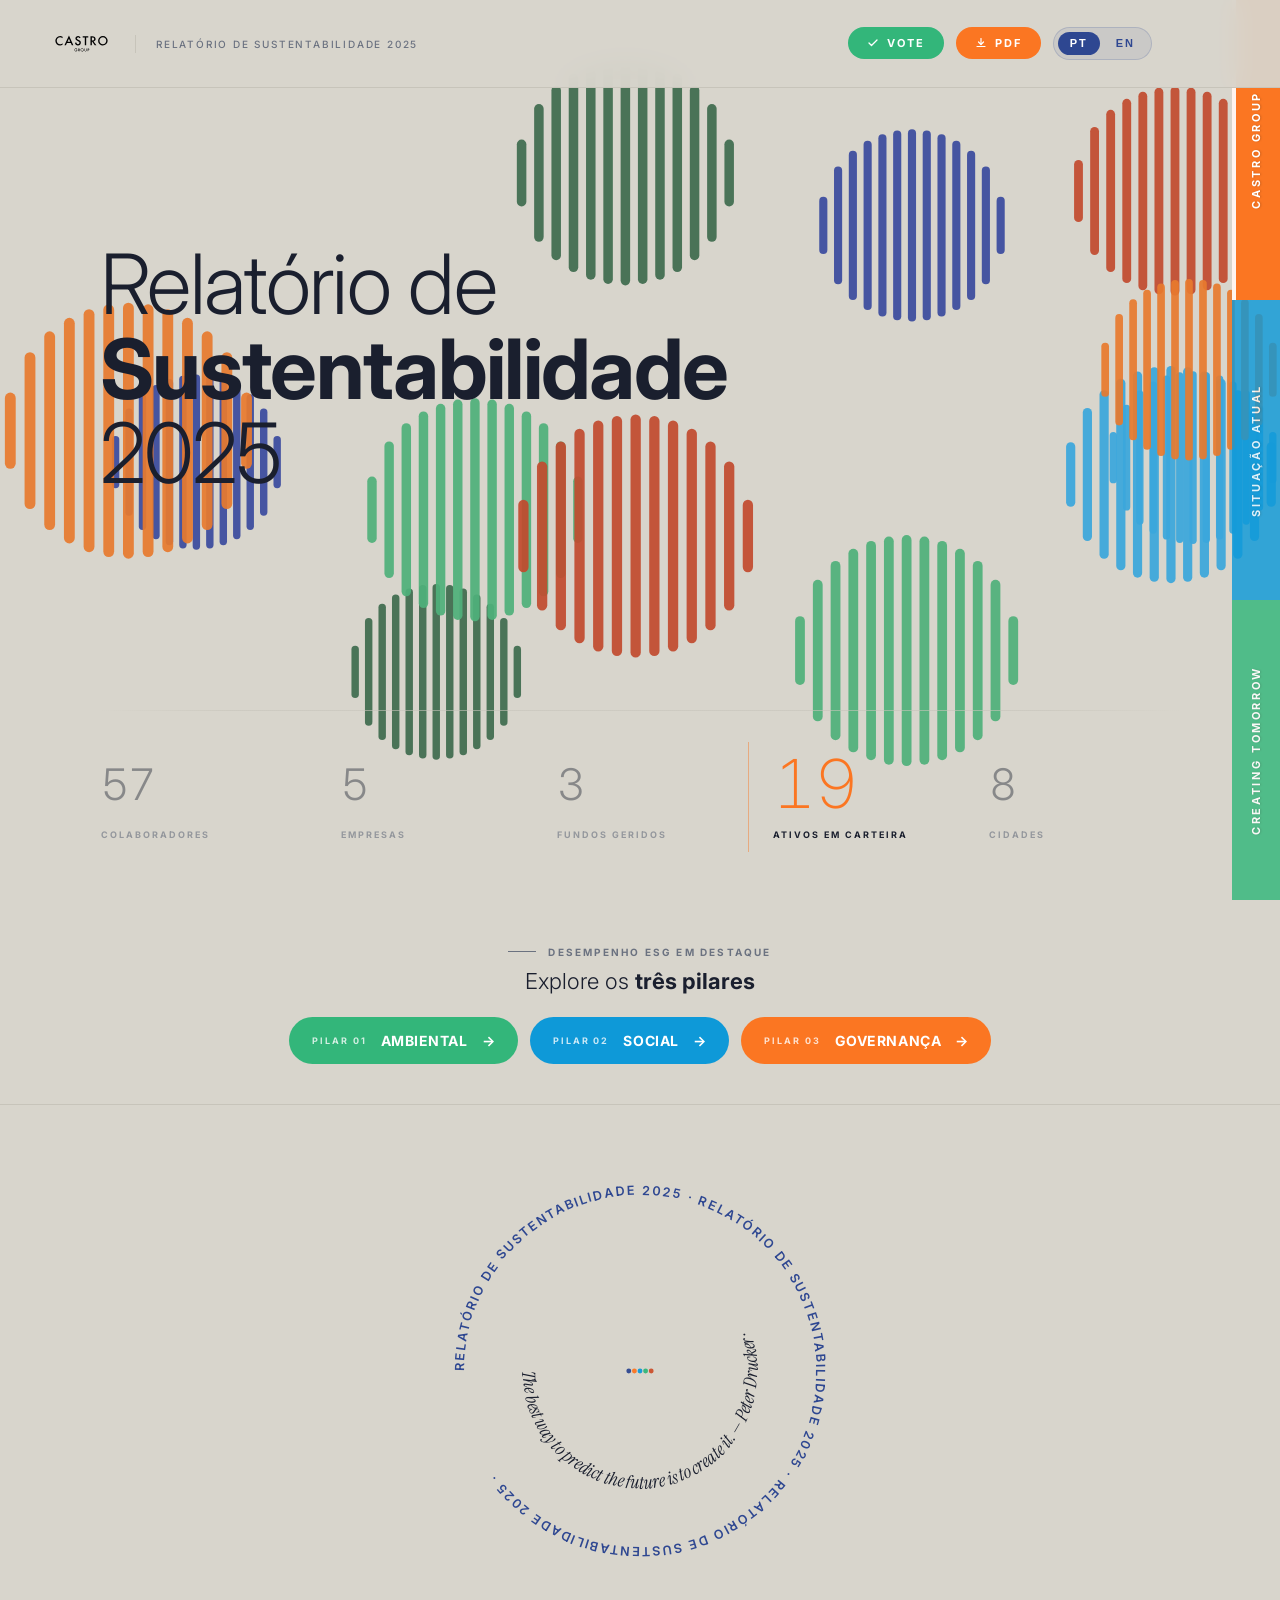
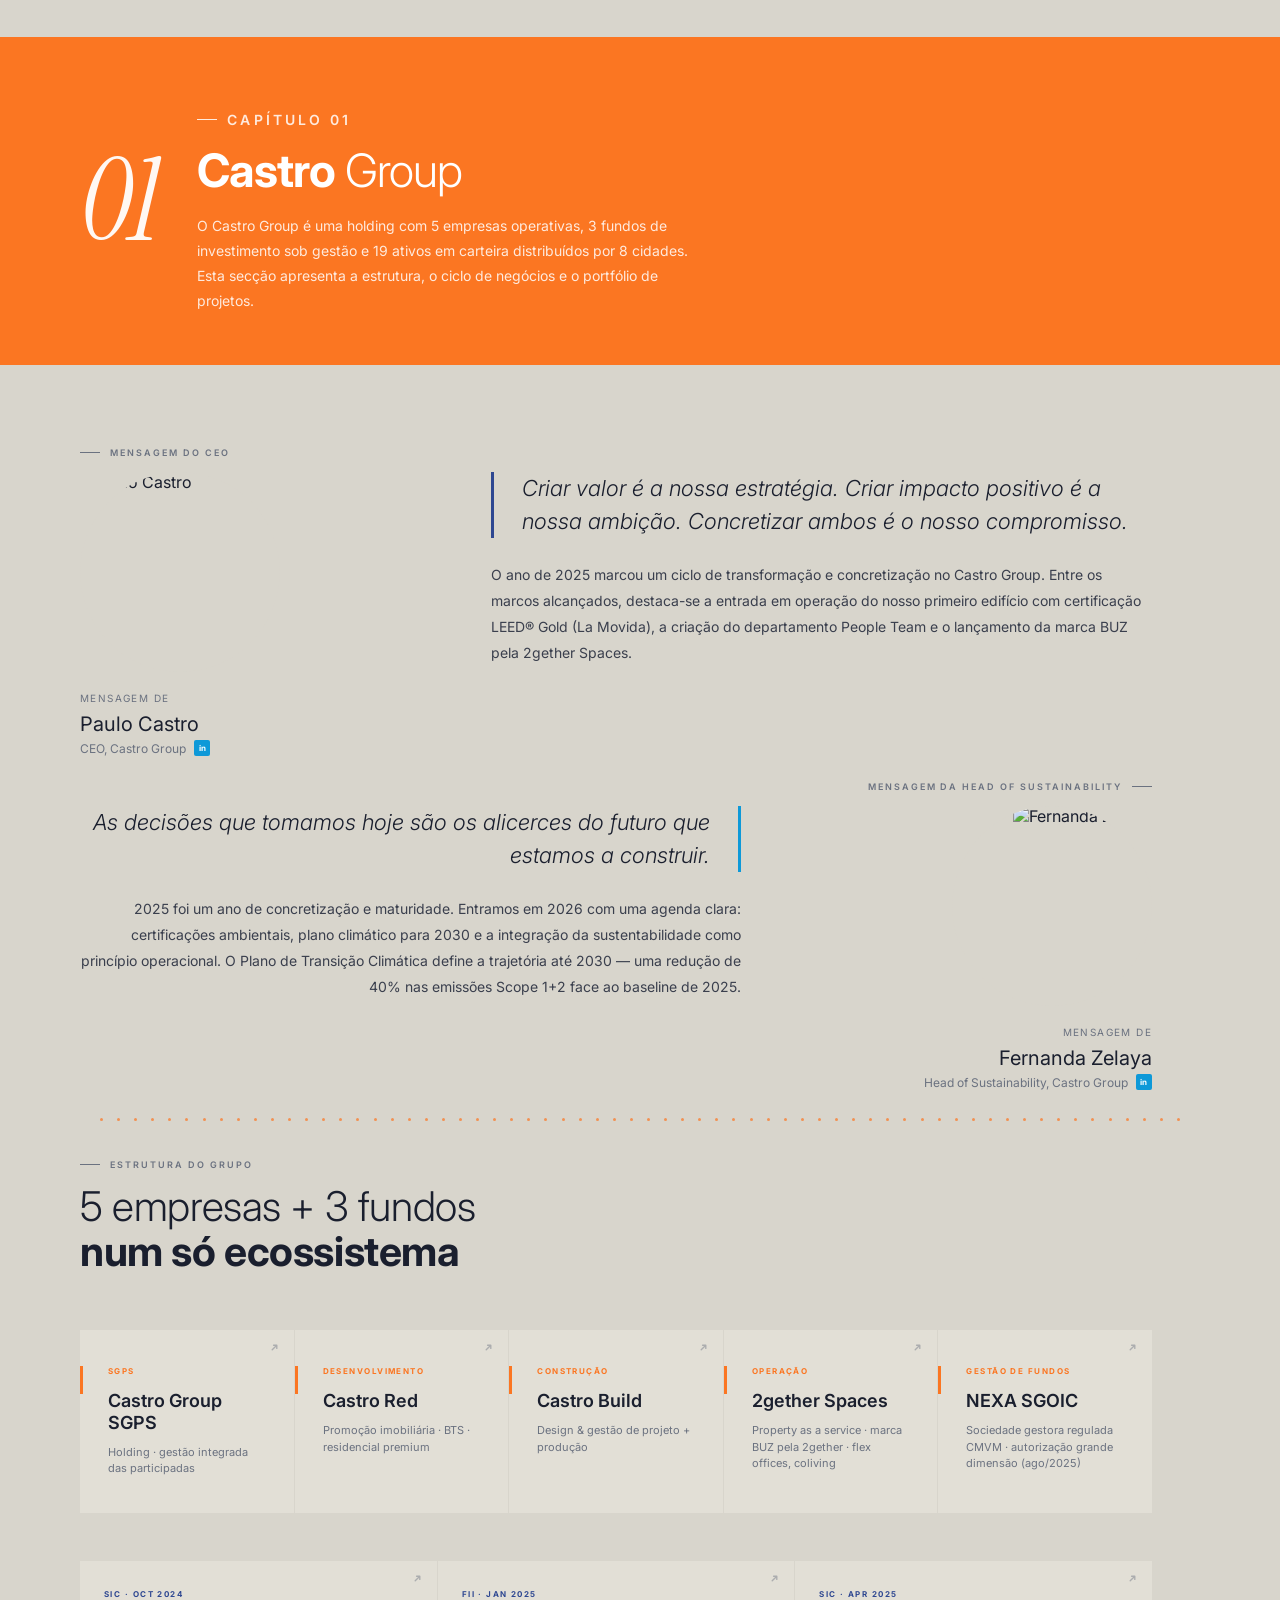
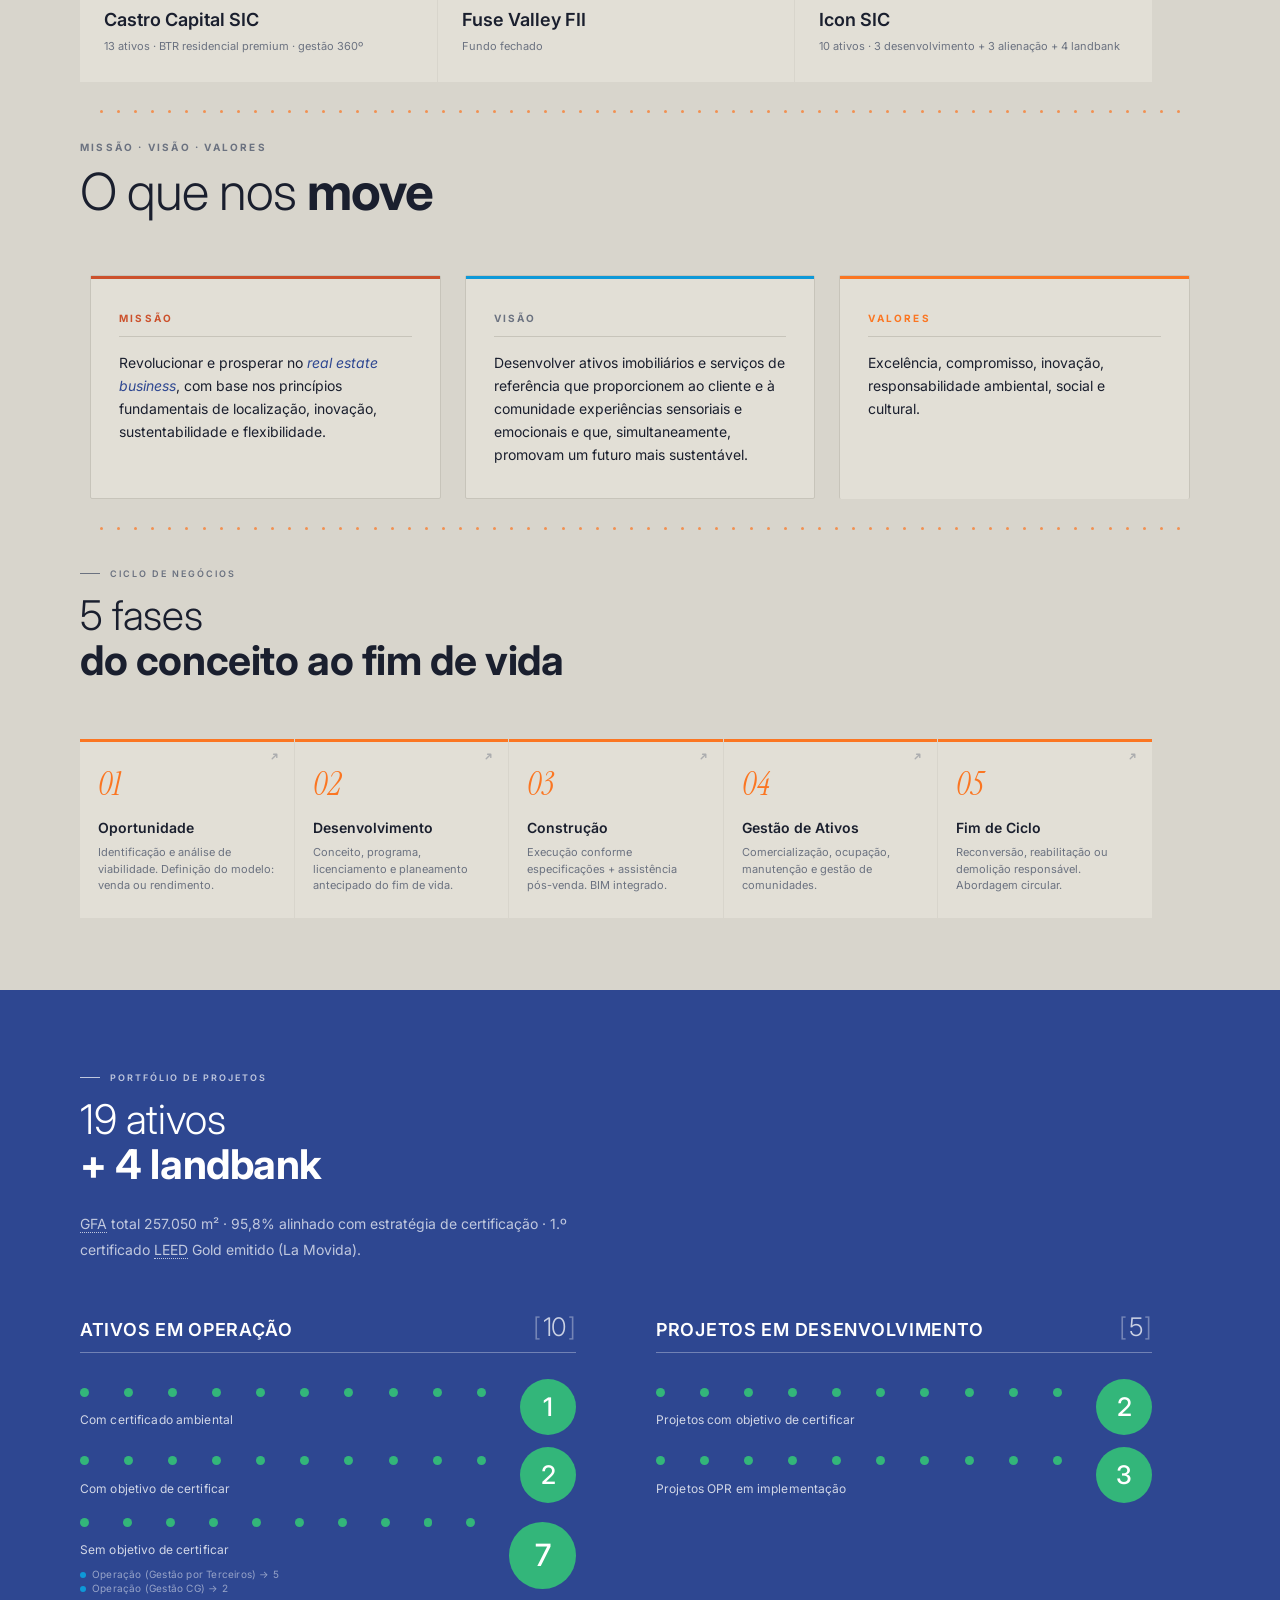
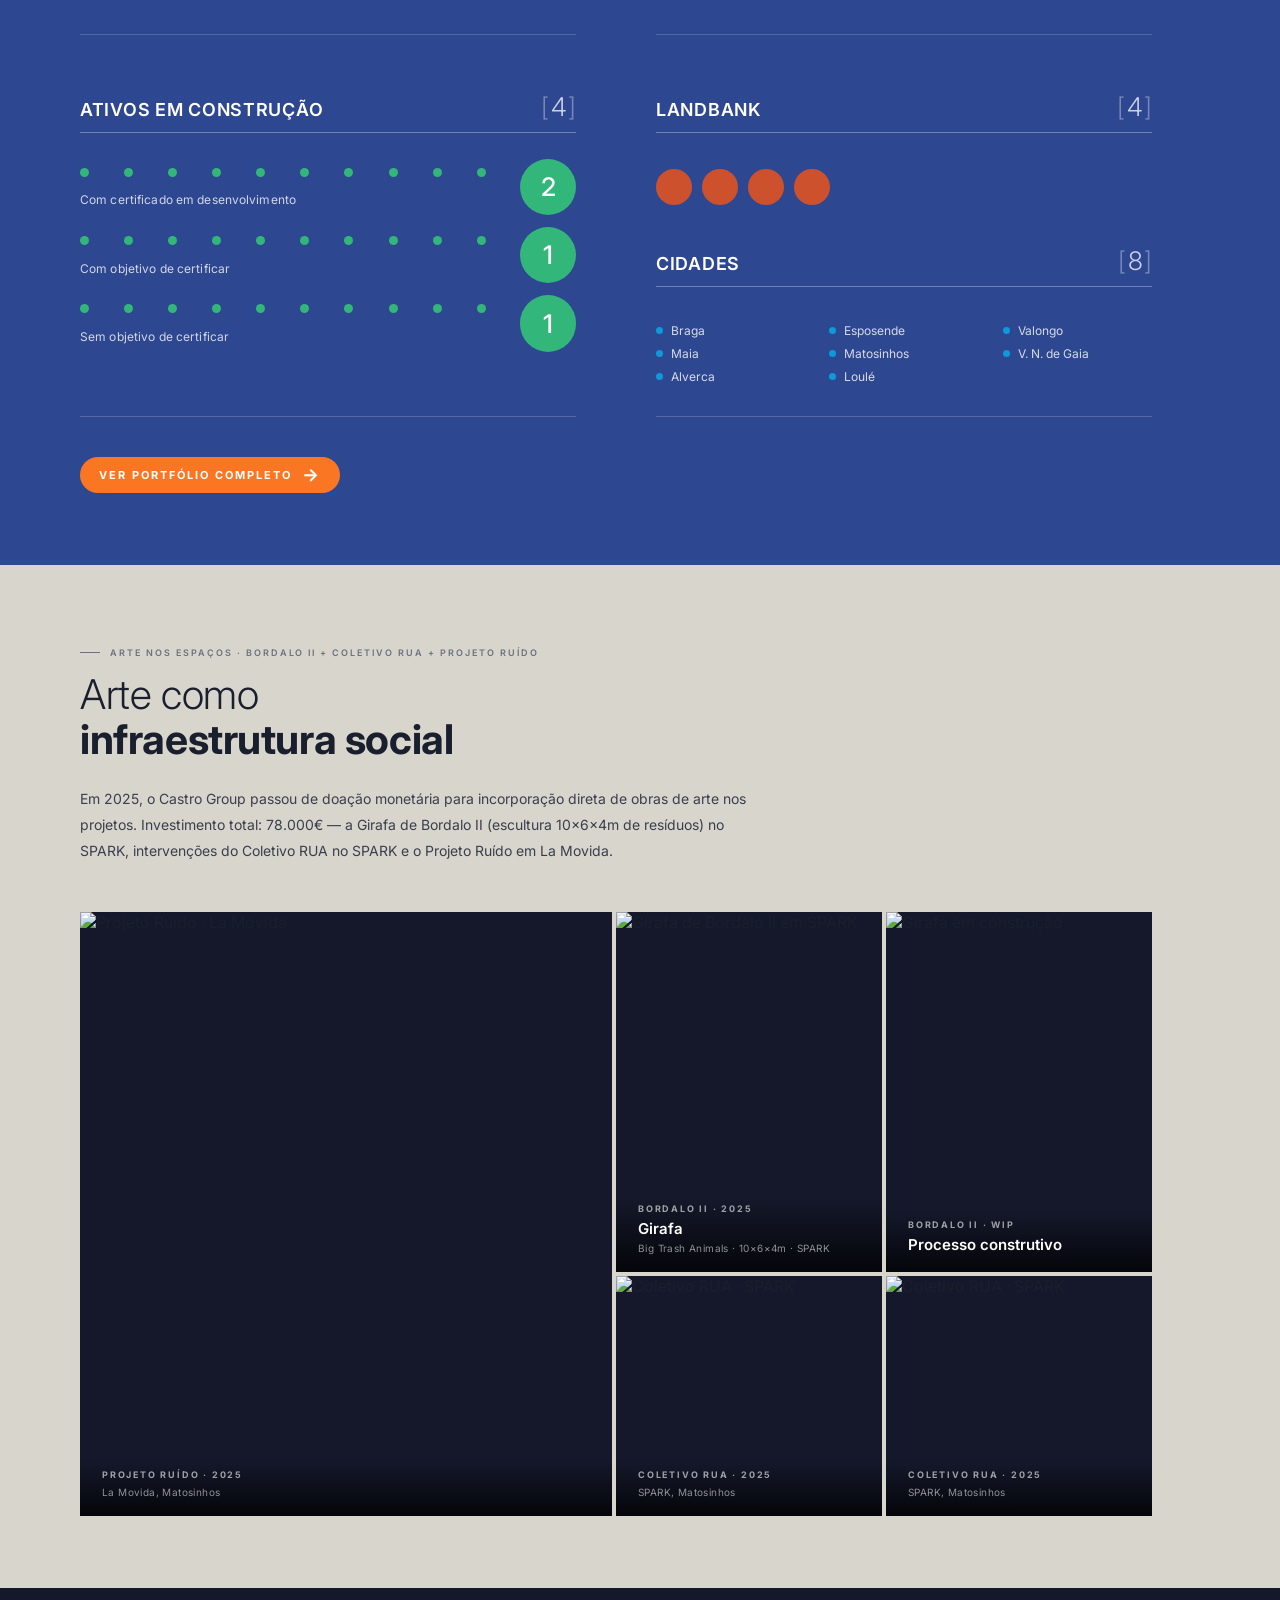
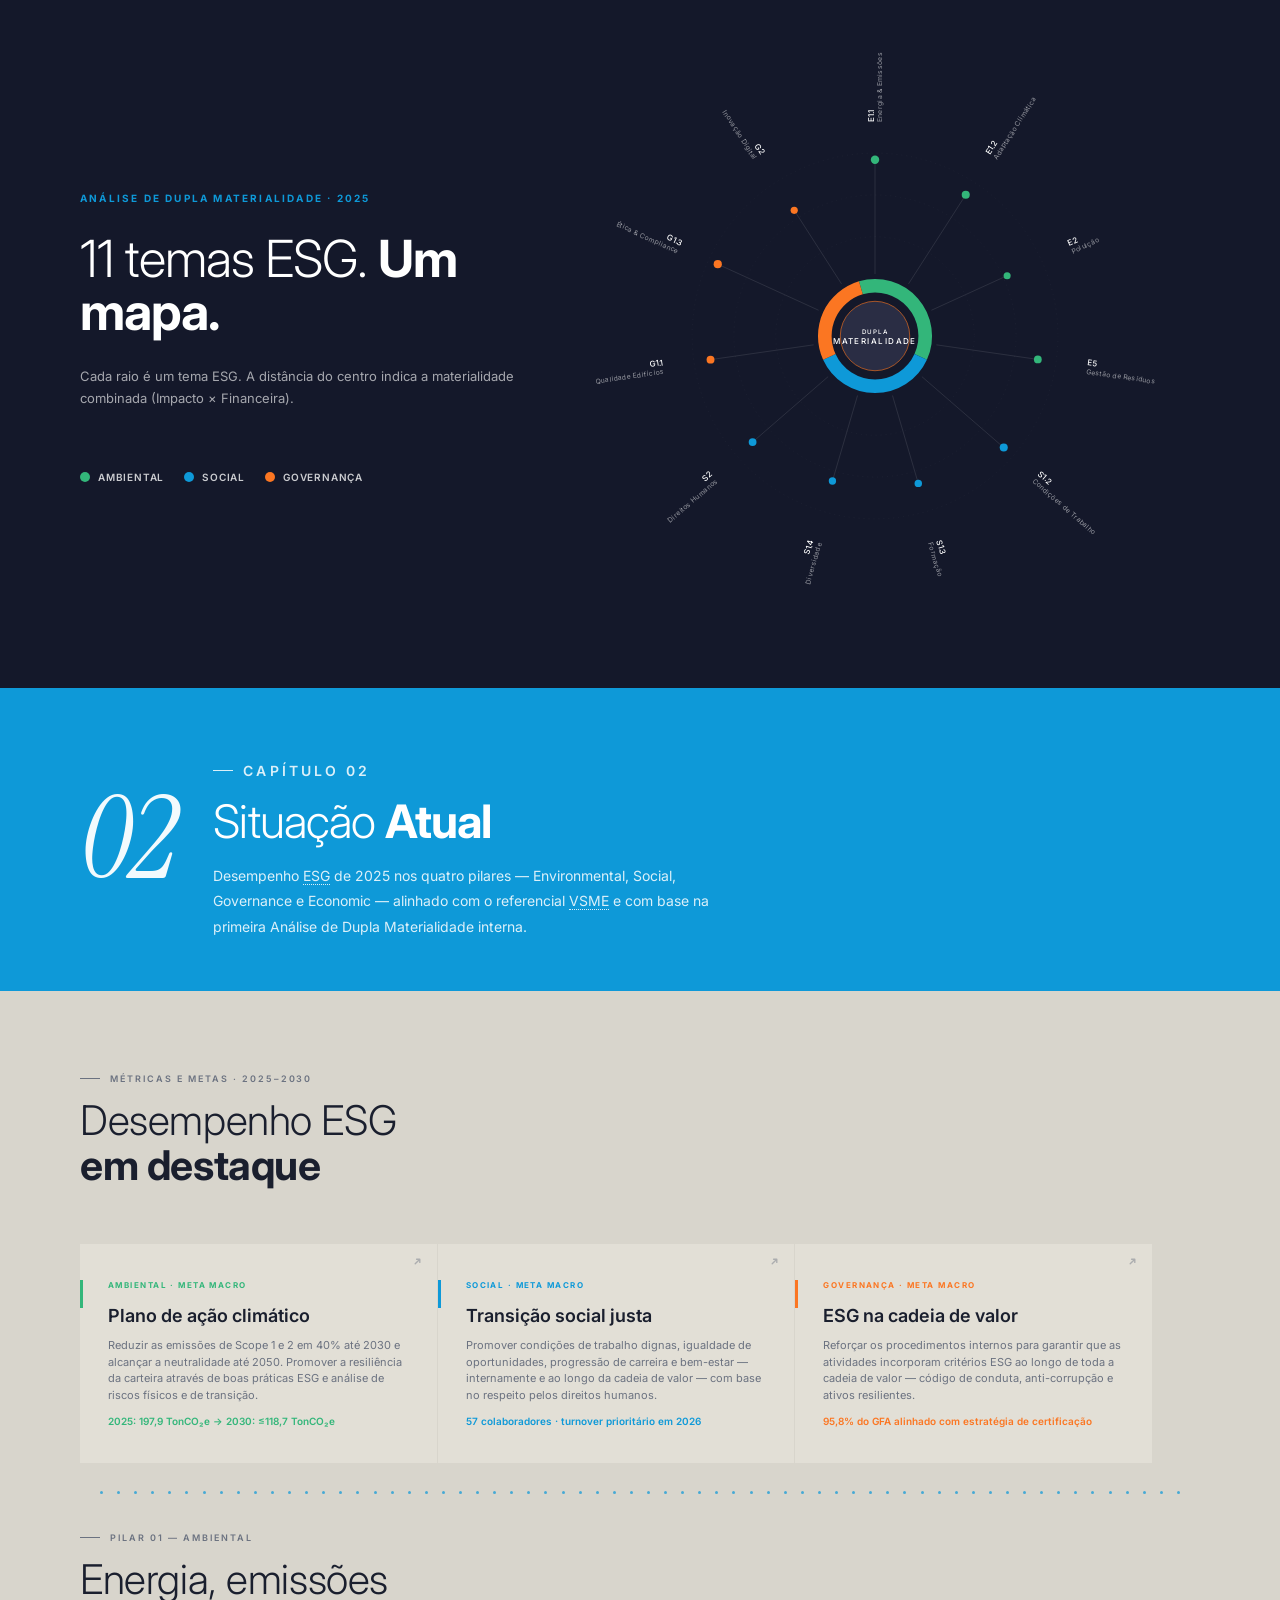
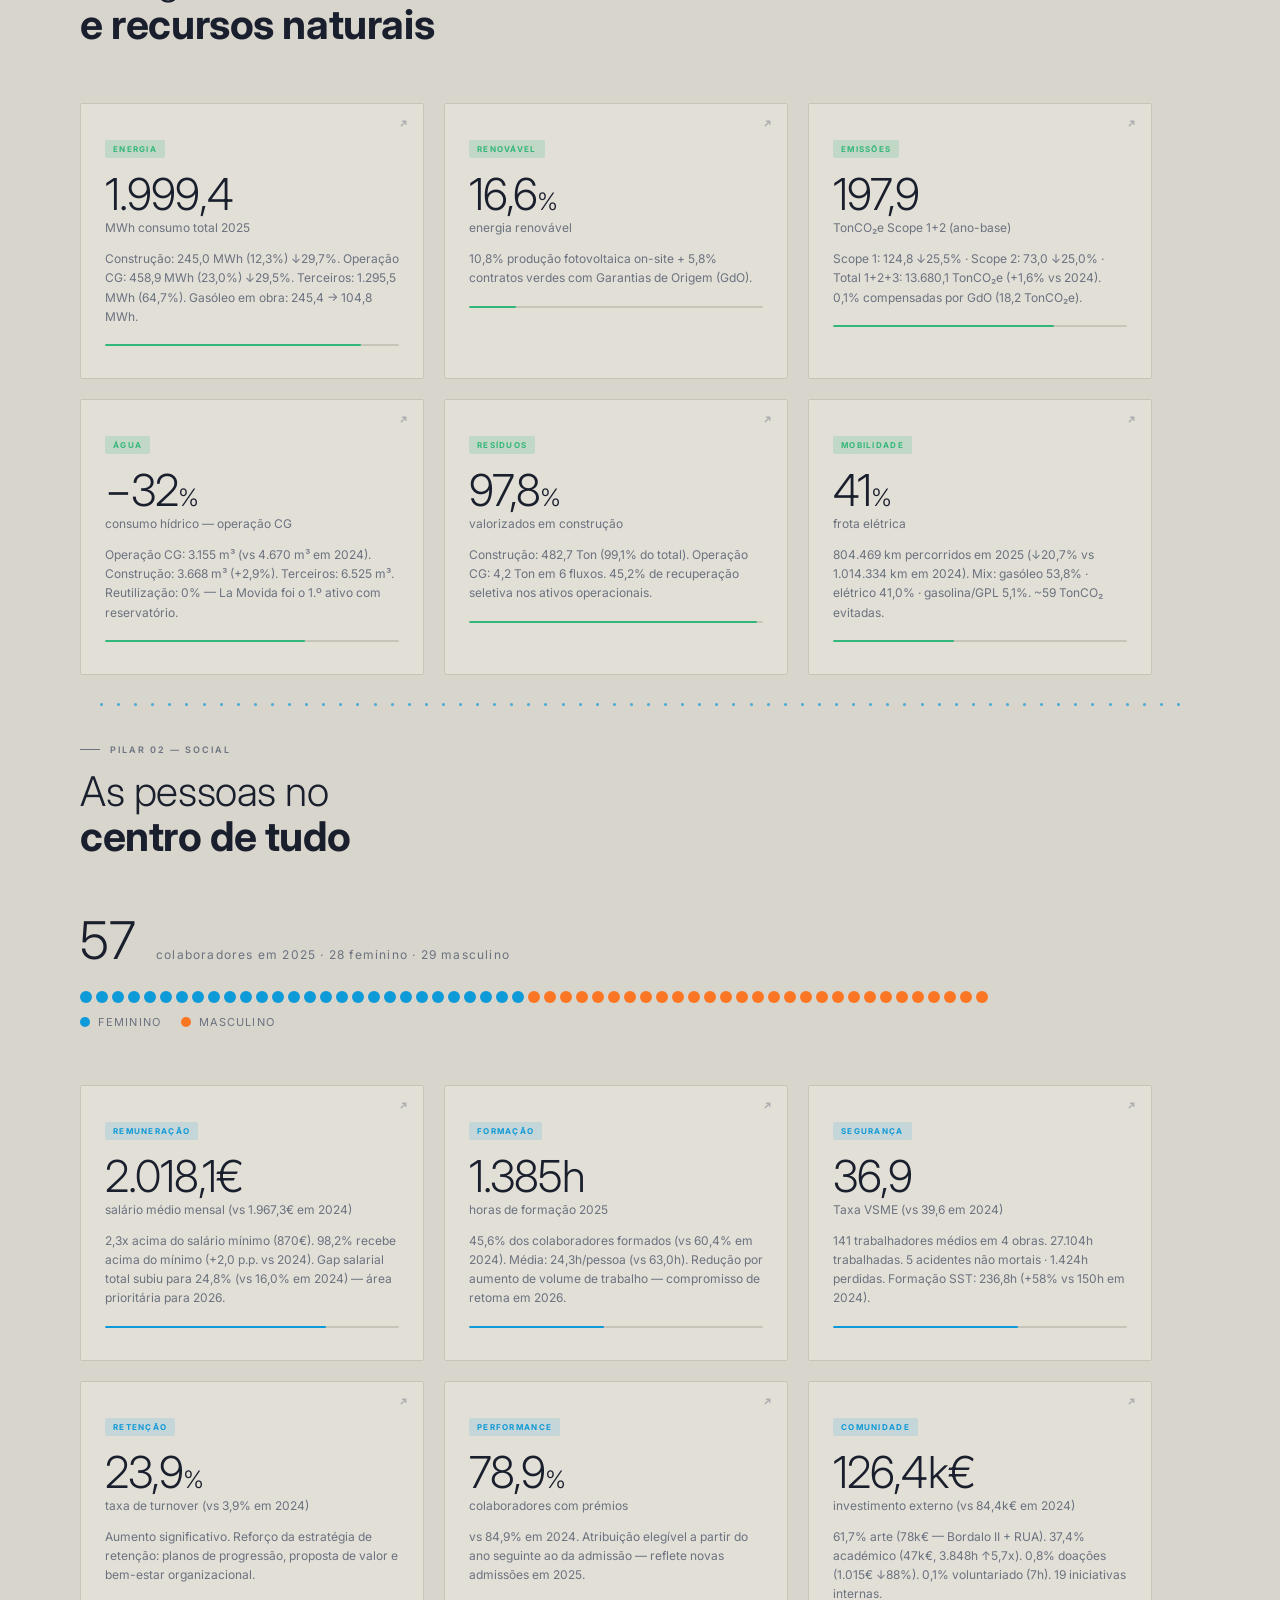
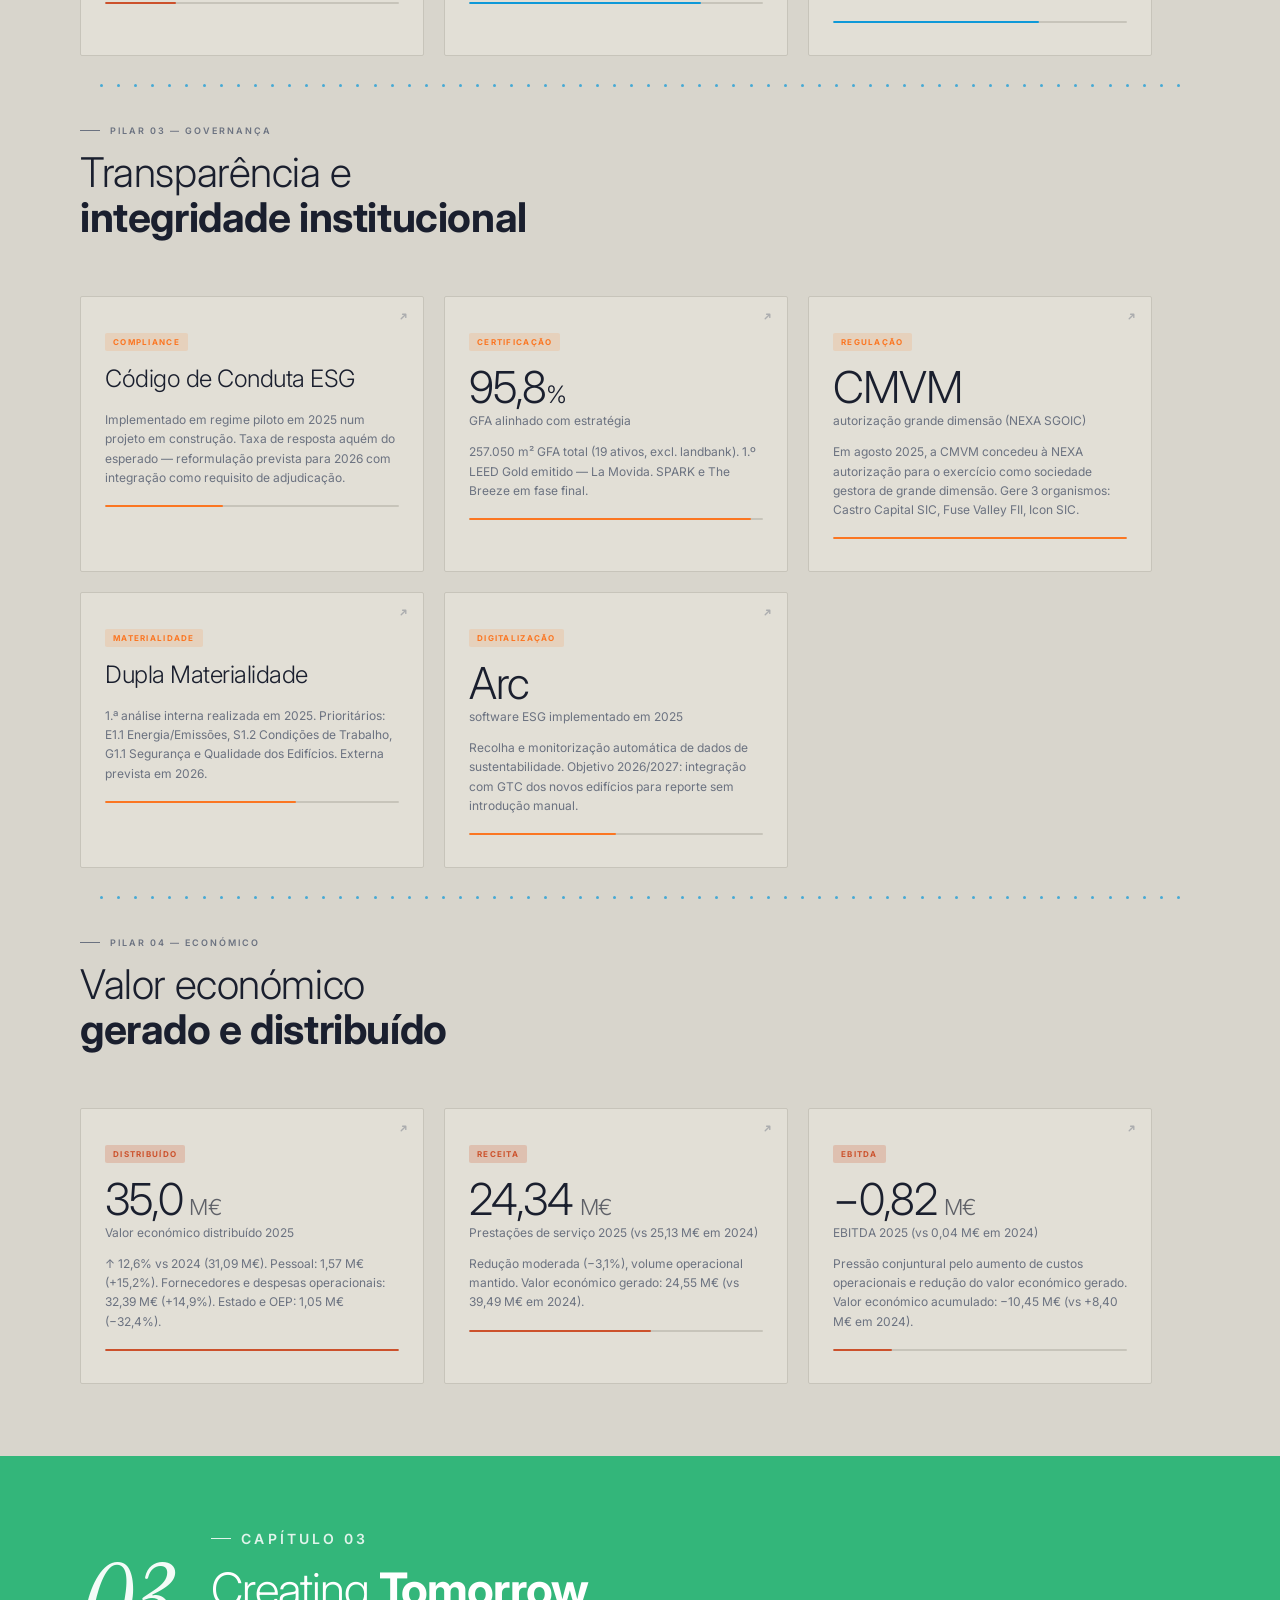
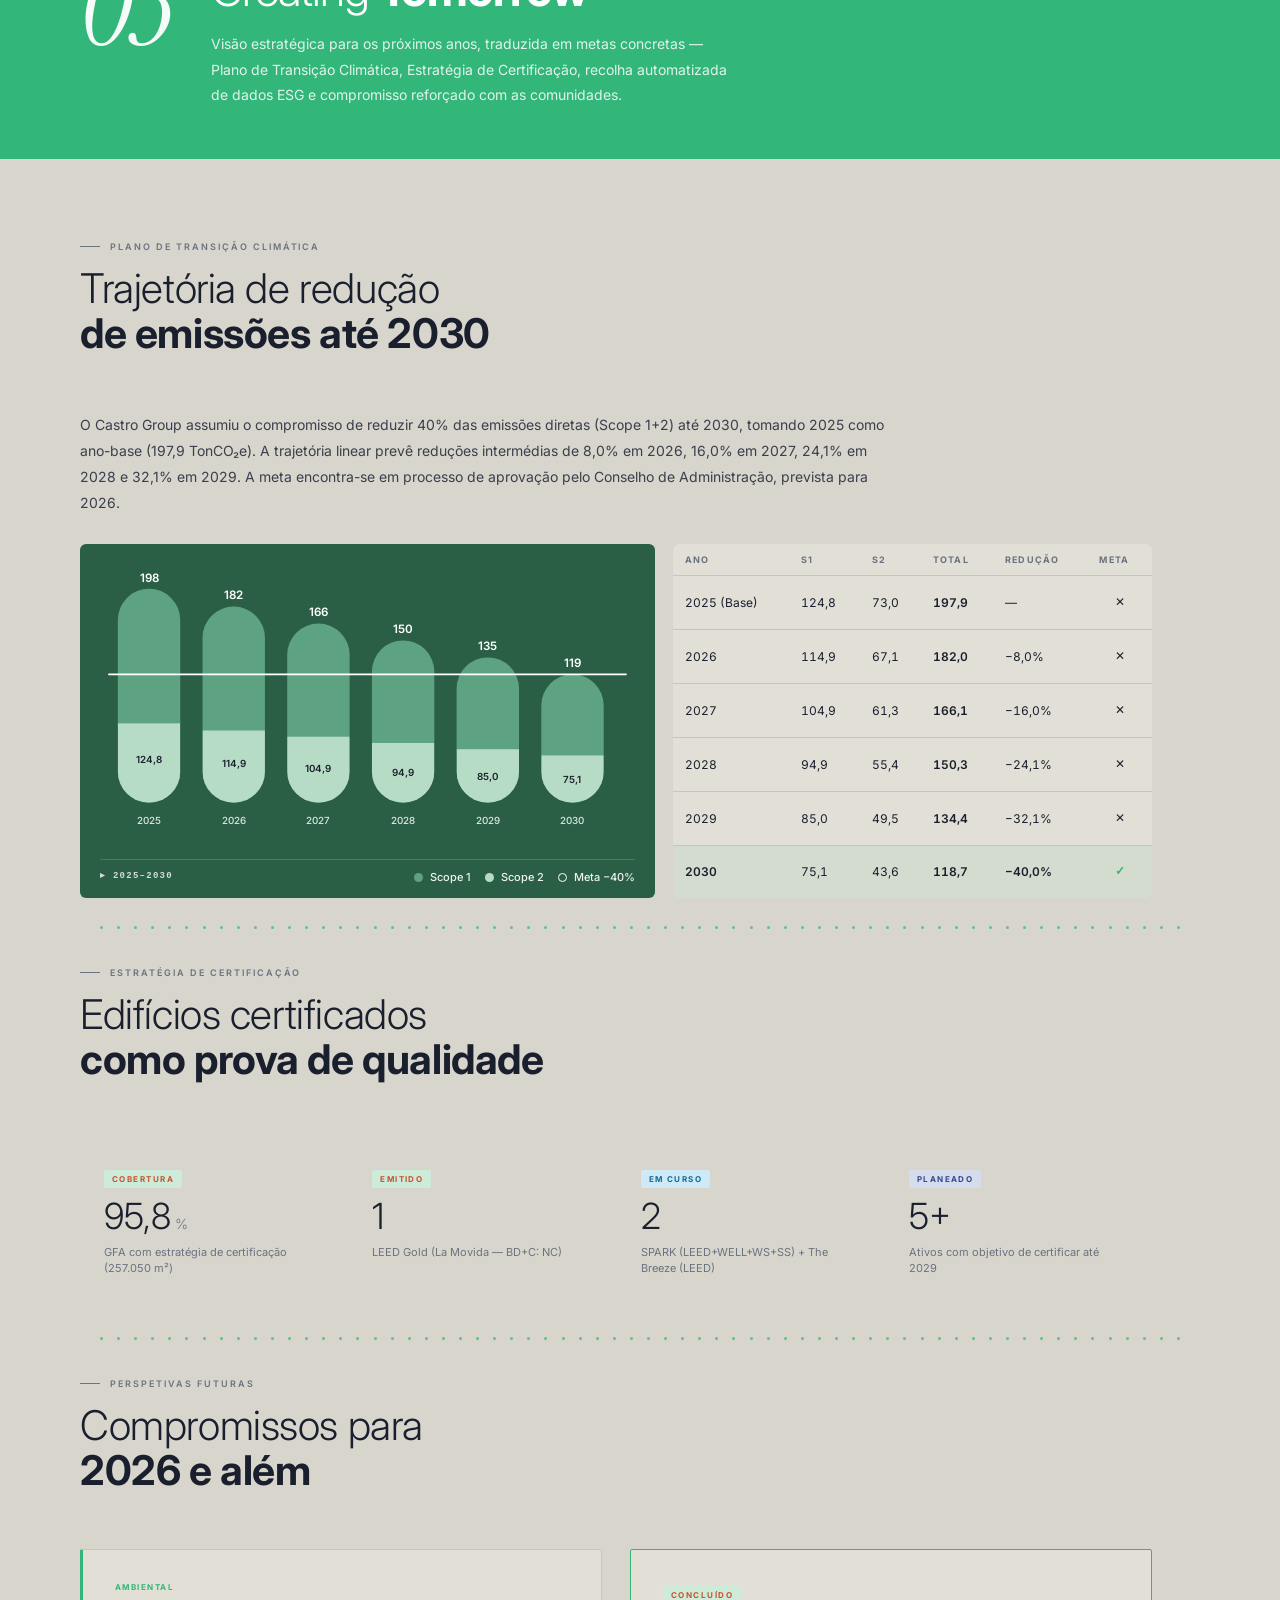
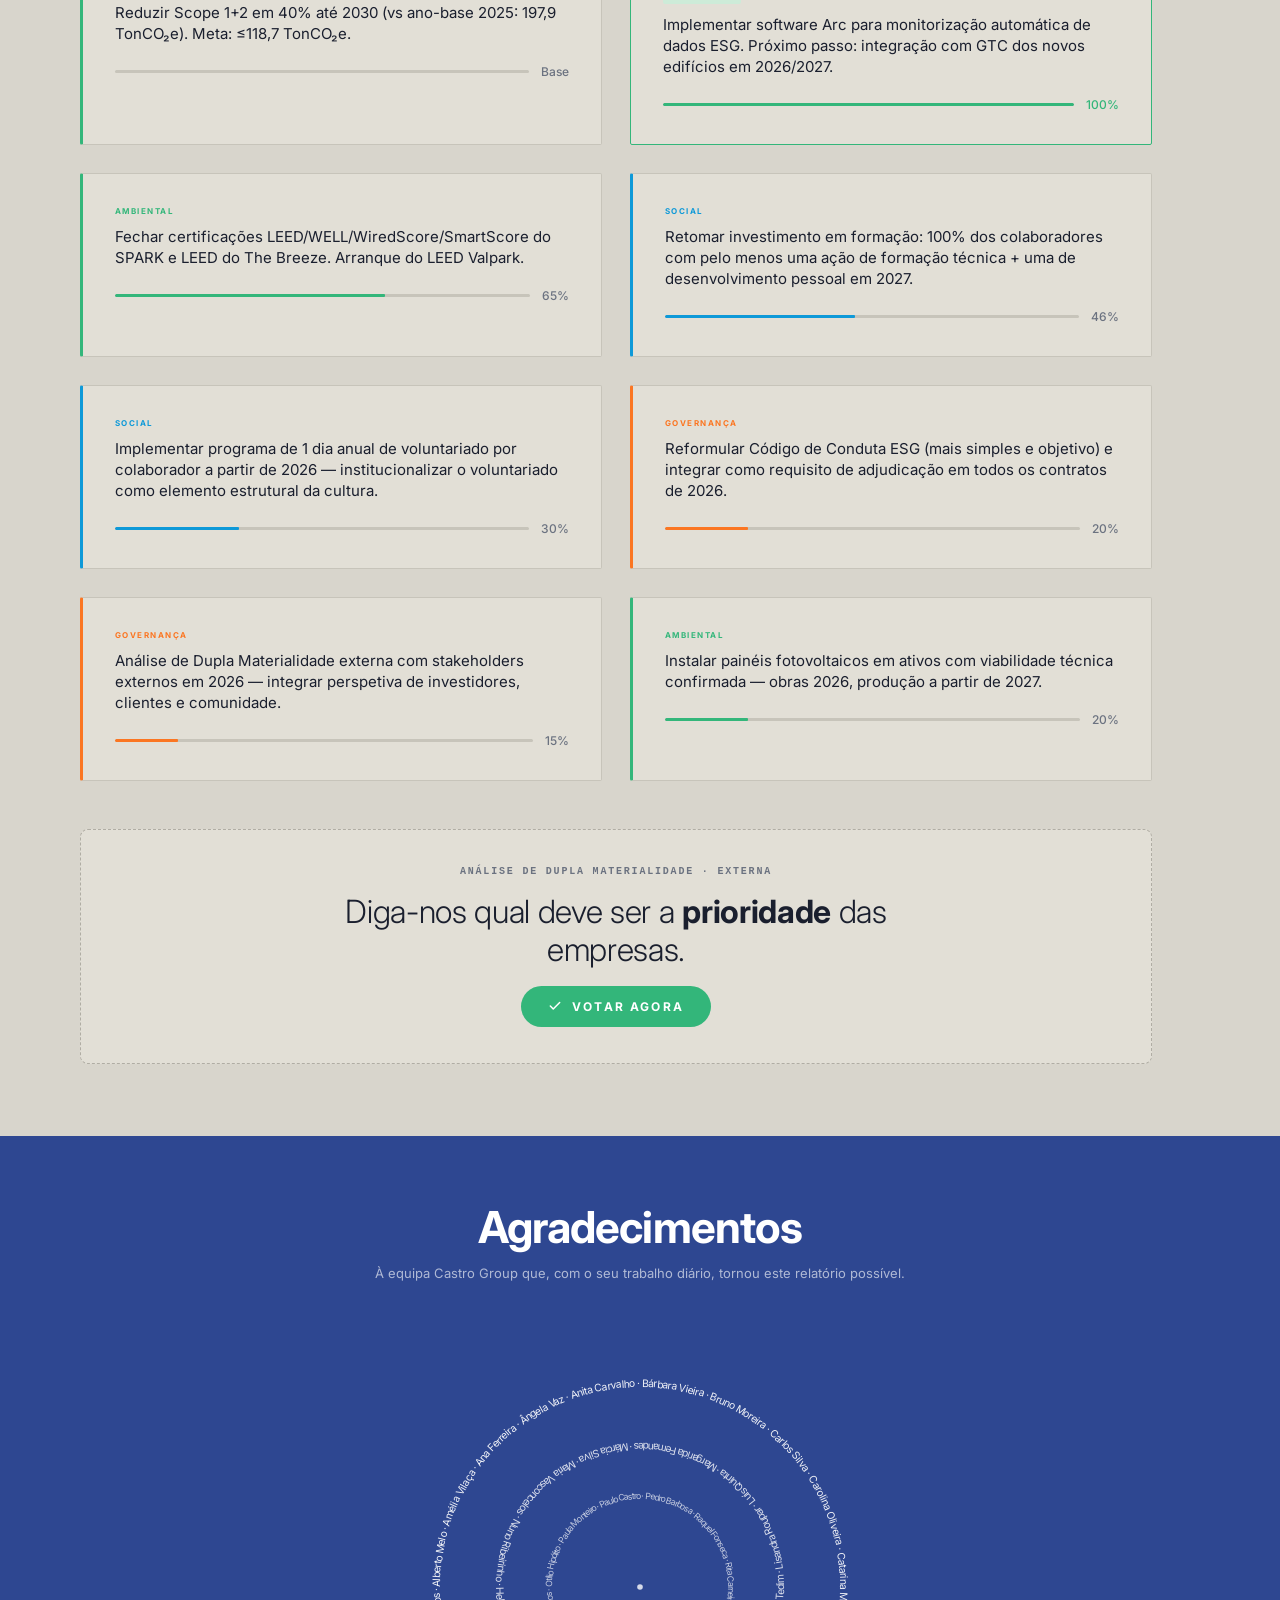
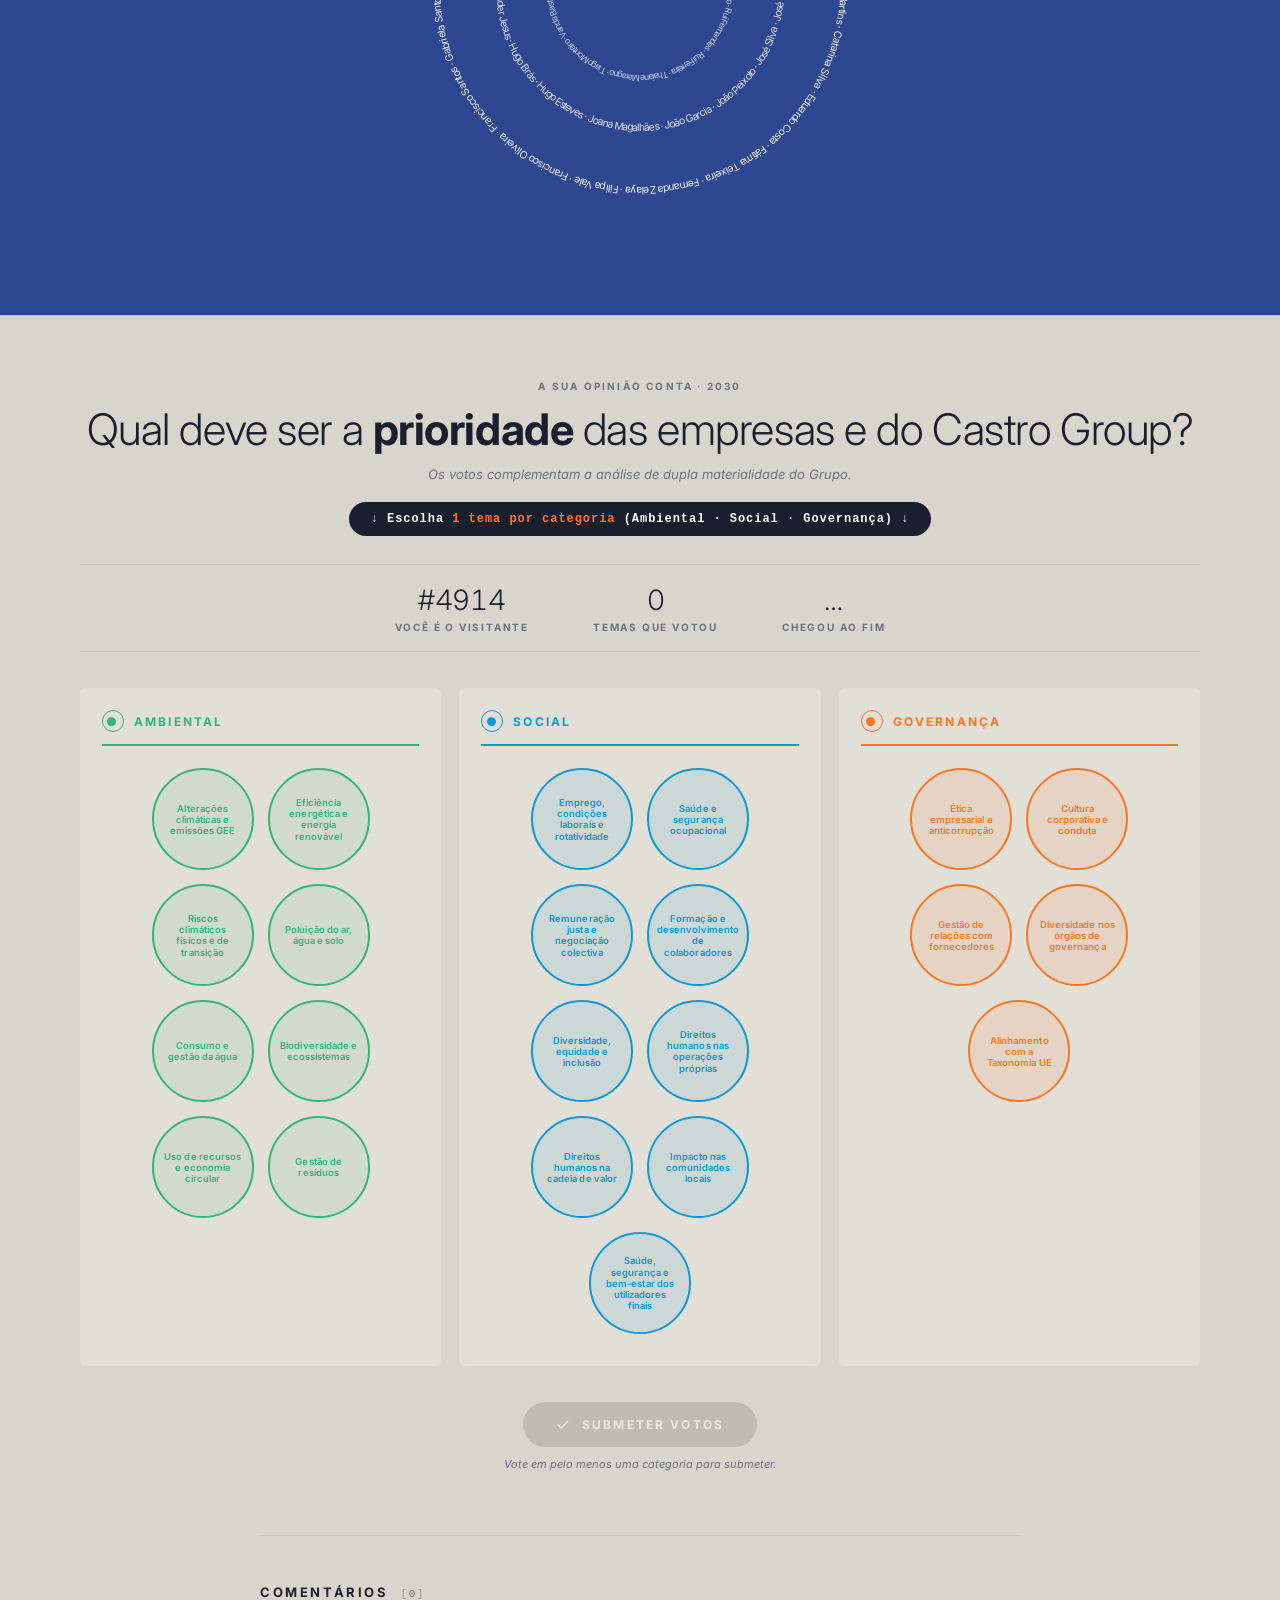
==== commit ca8fc471: "feat(ticker): square 300x300 cards + aspirational seed voices User request: square cards rolling lef" ====
--- a/index.html
+++ b/index.html
@@ -24,6 +24,37 @@
 <link rel="preconnect" href="https://fonts.googleapis.com" crossorigin>
 <link rel="preconnect" href="https://fonts.gstatic.com" crossorigin>
 <link href="https://fonts.googleapis.com/css2?family=Inter:wght@300;400;500;600;700&family=Instrument+Serif:ital@0;1&display=swap" rel="stylesheet">
+
+<!-- ── FIREBASE FIRESTORE · live comments backend ─────────────────────────
+     CDN ESM SDK. Exposes window.fbApi for the non-module comment code,
+     then dispatches 'firebase-ready' so the listener can attach.
+     Security rules live in Firestore Console (see commit message).        -->
+<script type="module">
+  import { initializeApp } from "https://www.gstatic.com/firebasejs/10.14.1/firebase-app.js";
+  import {
+    getFirestore, collection, addDoc, query, orderBy, limit, onSnapshot, serverTimestamp
+  } from "https://www.gstatic.com/firebasejs/10.14.1/firebase-firestore.js";
+
+  const firebaseConfig = {
+    apiKey: "AIzaSyBAGtGmcYf9j12lipe5Zw28VcQ3UT9MKq0",
+    authDomain: "report-2025-7f49a.firebaseapp.com",
+    projectId: "report-2025-7f49a",
+    storageBucket: "report-2025-7f49a.firebasestorage.app",
+    messagingSenderId: "780330845977",
+    appId: "1:780330845977:web:30d5dcf9a1fc36c0c2a788",
+    measurementId: "G-H2EHJZDTJS"
+  };
+
+  try {
+    const app = initializeApp(firebaseConfig);
+    const db  = getFirestore(app);
+    window.fbApi = { db, collection, addDoc, query, orderBy, limit, onSnapshot, serverTimestamp };
+    window.dispatchEvent(new CustomEvent('firebase-ready'));
+  } catch (err) {
+    console.warn('[firebase] init failed — falling back to localStorage:', err);
+  }
+</script>
+
 <style>
 /* ── WEB TYPOGRAPHY ─────────────────────────────────────────────────────
    Print/PDF: Helvetica Neue (licensed via print partner Monotype).
@@ -379,6 +410,7 @@
   justify-content: center;
   background: transparent; border: 0;
 }
+/* ── ESG PILLAR TILES · solid pill (PDF-faithful) ──────────────────────── */
 .esg-shortcut-tile {
   display: inline-flex; align-items: center; gap: 14px;
   padding: 14px 22px;
@@ -788,8 +820,50 @@
 }
 
 /* ── ANIMATIONS ────────────────────────────────────────────────────────── */
-.fade-up { opacity: 0; transform: translateY(24px); transition: opacity 0.7s ease, transform 0.7s ease; }
+/* Scroll-triggered reveal · tech ease-out-quart curve (sharp ramp + soft landing) */
+.fade-up {
+  opacity: 0;
+  transform: translateY(32px);
+  transition: opacity 0.9s cubic-bezier(0.16, 1, 0.3, 1),
+              transform 0.9s cubic-bezier(0.16, 1, 0.3, 1);
+  will-change: opacity, transform;
+}
 .fade-up.visible { opacity: 1; transform: translateY(0); }
+
+/* Stagger children when the parent enters viewport.
+   Six steps of 70ms feel like a console booting line-by-line. */
+.fade-up.stagger > *,
+.stagger > * {
+  opacity: 0;
+  transform: translateY(18px);
+  transition: opacity 0.75s cubic-bezier(0.16, 1, 0.3, 1),
+              transform 0.75s cubic-bezier(0.16, 1, 0.3, 1);
+}
+.fade-up.stagger.visible > *,
+.stagger.visible > * { opacity: 1; transform: none; }
+.fade-up.stagger.visible > *:nth-child(1),
+.stagger.visible > *:nth-child(1) { transition-delay: 0.04s; }
+.fade-up.stagger.visible > *:nth-child(2),
+.stagger.visible > *:nth-child(2) { transition-delay: 0.12s; }
+.fade-up.stagger.visible > *:nth-child(3),
+.stagger.visible > *:nth-child(3) { transition-delay: 0.20s; }
+.fade-up.stagger.visible > *:nth-child(4),
+.stagger.visible > *:nth-child(4) { transition-delay: 0.28s; }
+.fade-up.stagger.visible > *:nth-child(5),
+.stagger.visible > *:nth-child(5) { transition-delay: 0.36s; }
+.fade-up.stagger.visible > *:nth-child(n+6),
+.stagger.visible > *:nth-child(n+6) { transition-delay: 0.44s; }
+
+/* Side-slide variants for grid items so the page feels less monotone */
+.fade-slide-l { opacity: 0; transform: translateX(-32px); transition: opacity 0.9s cubic-bezier(0.16, 1, 0.3, 1), transform 0.9s cubic-bezier(0.16, 1, 0.3, 1); }
+.fade-slide-r { opacity: 0; transform: translateX( 32px); transition: opacity 0.9s cubic-bezier(0.16, 1, 0.3, 1), transform 0.9s cubic-bezier(0.16, 1, 0.3, 1); }
+.fade-slide-l.visible,
+.fade-slide-r.visible { opacity: 1; transform: none; }
+
+@media (prefers-reduced-motion: reduce) {
+  .fade-up, .fade-up.stagger > *, .stagger > *,
+  .fade-slide-l, .fade-slide-r { opacity: 1 !important; transform: none !important; transition: none !important; }
+}
 .stagger > * { opacity: 0; transform: translateY(18px); transition: opacity 0.55s ease, transform 0.55s ease; }
 .stagger.visible > *:nth-child(1) { opacity:1;transform:none;transition-delay:0s }
 .stagger.visible > *:nth-child(2) { opacity:1;transform:none;transition-delay:0.07s }
@@ -1517,6 +1591,197 @@
   font-size: 11px; color: var(--cg-mid); font-style: italic;
 }
 .opiniao-submit-hint.is-ok { color: var(--cg-green); font-style: normal; font-weight: 600; }
+
+/* ── COMMENTS · live board (localStorage now, Firestore-ready) ──────────
+   Tone: editorial conversation — soft cards on bone, mono timestamps,
+   accent border-left when the visitor authored the comment.
+*/
+.opiniao-comments {
+  margin-top: 64px;
+  padding-top: 48px;
+  border-top: 1px solid var(--cg-border);
+  max-width: 760px;
+  margin-left: auto; margin-right: auto;
+}
+.op-comments-head {
+  display: flex; align-items: baseline; gap: 12px;
+  margin-bottom: 18px;
+}
+.op-comments-title {
+  font-size: 13px; font-weight: 700;
+  letter-spacing: 0.20em; text-transform: uppercase;
+  color: var(--cg-ink);
+  margin: 0;
+}
+.op-comments-count {
+  font-family: var(--cg-font-mono, 'JetBrains Mono', monospace);
+  font-size: 11px; font-weight: 500;
+  color: var(--cg-mid);
+  letter-spacing: 0.04em;
+}
+.op-comments-count::before { content: '['; opacity: 0.55; margin-right: 1px; }
+.op-comments-count::after  { content: ']'; opacity: 0.55; margin-left: 1px; }
+
+.op-comment-form {
+  background: var(--cg-bone);
+  border: 1px solid var(--cg-border);
+  border-radius: 2px;
+  padding: 16px 18px 14px;
+  margin-bottom: 28px;
+  display: grid; gap: 10px;
+}
+.op-comment-row {
+  display: grid; grid-template-columns: 1fr 1fr; gap: 10px;
+}
+.op-comment-name, .op-comment-role {
+  font-family: inherit;
+  font-size: 12px;
+  padding: 8px 12px;
+  background: rgba(255,255,255,0.4);
+  border: 1px solid var(--cg-border);
+  border-radius: 2px;
+  color: var(--cg-ink);
+  transition: border-color 0.2s var(--cg-ease), background 0.2s var(--cg-ease);
+}
+.op-comment-name:focus, .op-comment-role:focus,
+.op-comment-body:focus {
+  outline: none;
+  border-color: var(--cg-orange);
+  background: #fff;
+}
+.op-comment-body {
+  font-family: inherit;
+  font-size: 13px; line-height: 1.5;
+  padding: 12px 14px;
+  background: rgba(255,255,255,0.4);
+  border: 1px solid var(--cg-border);
+  border-radius: 2px;
+  color: var(--cg-ink);
+  resize: vertical;
+  min-height: 78px;
+  transition: border-color 0.2s var(--cg-ease), background 0.2s var(--cg-ease);
+}
+.op-comment-toolbar {
+  display: flex; align-items: center; justify-content: space-between;
+  gap: 12px;
+}
+.op-comment-counter {
+  font-family: var(--cg-font-mono, 'JetBrains Mono', monospace);
+  font-size: 10px; color: var(--cg-mid);
+  letter-spacing: 0.04em;
+}
+.op-comment-counter.is-warn { color: var(--cg-orange); }
+.op-comment-publish {
+  display: inline-flex; align-items: center; gap: 8px;
+  padding: 9px 18px;
+  border-radius: 999px;
+  border: 1px solid var(--cg-orange);
+  background: var(--cg-orange); color: #fff;
+  font-family: inherit;
+  font-size: 10px; font-weight: 700; letter-spacing: 0.18em;
+  text-transform: uppercase;
+  cursor: pointer;
+  transition: background 0.2s var(--cg-ease),
+              transform 0.2s var(--cg-ease),
+              opacity 0.2s var(--cg-ease);
+}
+.op-comment-publish:hover:not(:disabled) {
+  background: var(--cg-orange-deep);
+  transform: translateY(-1px);
+}
+.op-comment-publish:disabled {
+  background: var(--cg-border-mid);
+  border-color: transparent;
+  cursor: not-allowed;
+  opacity: 0.55;
+}
+.op-comment-publish svg { width: 13px; height: 13px; }
+
+.op-comments-list {
+  display: grid; gap: 12px;
+}
+.op-comment-card {
+  background: var(--cg-bone);
+  border: 1px solid var(--cg-border);
+  border-radius: 2px;
+  padding: 14px 18px 16px;
+  position: relative;
+  animation: opCommentAppear 0.55s cubic-bezier(0.16, 1, 0.3, 1);
+}
+.op-comment-card.is-mine {
+  border-left: 3px solid var(--cg-orange);
+  padding-left: 16px;
+}
+.op-comment-meta {
+  display: flex; align-items: baseline; flex-wrap: wrap;
+  gap: 8px; margin-bottom: 8px;
+}
+.op-comment-author {
+  font-size: 13px; font-weight: 600; color: var(--cg-ink);
+  letter-spacing: -0.005em;
+}
+.op-comment-role-tag {
+  font-family: var(--cg-font-mono, 'JetBrains Mono', monospace);
+  font-size: 9.5px; letter-spacing: 0.14em;
+  text-transform: uppercase;
+  color: var(--cg-mid);
+}
+.op-comment-time {
+  font-family: var(--cg-font-mono, 'JetBrains Mono', monospace);
+  font-size: 10px; color: var(--cg-mid);
+  letter-spacing: 0.04em;
+  margin-left: auto;
+}
+.op-comment-votes {
+  display: inline-flex; gap: 4px;
+  margin-bottom: 8px;
+}
+.op-comment-vote-chip {
+  display: inline-block;
+  font-family: var(--cg-font-mono, 'JetBrains Mono', monospace);
+  font-size: 8.5px; font-weight: 600;
+  letter-spacing: 0.10em;
+  padding: 3px 7px;
+  border-radius: 2px;
+  background: rgba(0,0,0,0.04);
+  color: var(--cg-mid);
+}
+.op-comment-vote-chip.cv-amb { background: rgba(51,182,122,0.14); color: var(--cg-green); }
+.op-comment-vote-chip.cv-soc { background: rgba(14,153,216,0.14); color: var(--cg-cyan); }
+.op-comment-vote-chip.cv-gov { background: rgba(251,118,34,0.14); color: var(--cg-orange); }
+.op-comment-text {
+  font-size: 13.5px; line-height: 1.55;
+  color: var(--cg-ink);
+  margin: 0;
+  white-space: pre-wrap;
+  word-wrap: break-word;
+}
+@keyframes opCommentAppear {
+  0%   { opacity: 0; transform: translateY(12px); }
+  100% { opacity: 1; transform: translateY(0); }
+}
+.op-comments-empty {
+  font-size: 12px; font-style: italic;
+  color: var(--cg-mid);
+  text-align: center;
+  padding: 24px 0;
+  margin: 0;
+}
+.op-comments-empty.is-hidden { display: none; }
+.op-comments-disclaimer {
+  font-size: 10px; color: var(--cg-mid);
+  text-align: center;
+  margin-top: 16px;
+  letter-spacing: 0.06em;
+}
+
+@media (max-width: 640px) {
+  .opiniao-comments { margin-top: 48px; padding-top: 36px; }
+  .op-comment-row { grid-template-columns: 1fr; gap: 8px; }
+  .op-comment-form { padding: 14px; }
+  .op-comments-title { font-size: 11px; }
+  .op-comment-time { margin-left: 0; width: 100%; }
+}
 
 .opiniao-credits {
   margin-top: 40px; padding-top: 22px;
@@ -2101,10 +2366,10 @@
   .nav-vote span, .nav-pdf span { display: none; }   /* icon-only */
   .lang-toggle { padding: 2px; gap: 2px; }
   .lang-btn { padding: 4px 7px; font-size: 9px; letter-spacing: 0.06em; }
-  /* ESG pills — match the nav Vote pill size (compact, no eyebrow PILAR 0X) */
+  /* ESG pills mobile — match the nav VOTE pill compactness */
   .esg-shortcut-inner { padding: 20px 16px 20px; }
   .esg-shortcut-tile { padding: 7px 11px; gap: 6px; }
-  .esg-shortcut-pilar { display: none; }                 /* drop the "PILAR 0X" eyebrow on phones */
+  .esg-shortcut-pilar { display: none; }
   .esg-shortcut-name { font-size: 9px; letter-spacing: 0.08em; }
   .esg-shortcut-arrow { font-size: 10px; }
   .section { padding: 56px 20px; padding-right: 20px; }
@@ -2121,14 +2386,16 @@
     background: var(--cg-putty);
     position: relative;
     z-index: 3;
+    align-items: start;            /* all cells start at same top */
   }
   .hero-stats-row::before { left: 10px; right: 10px; }
   .hero-stat-cell {
     padding: 10px 2px 4px 4px;
     min-height: 78px;
+    justify-content: flex-start;   /* numbers anchor to top — same baseline across cells */
   }
   .hero-stat-cell:first-child { padding-left: 4px; }
-  .hero-stat-cell-val { font-size: 40px; letter-spacing: -0.04em; }
+  .hero-stat-cell-val { font-size: 40px; letter-spacing: -0.04em; line-height: 1; }
   .hero-stat-cell.active .hero-stat-cell-val,
   .hero-stat-cell:hover .hero-stat-cell-val { transform: scale(1.15); }
   .hero-stat-cell-label { font-size: 6px; margin-top: 6px; letter-spacing: 0.06em; line-height: 1.15; }
@@ -2152,11 +2419,12 @@
   .hos-grid > .hos-left,
   .hos-grid > .hos-right { display: contents !important; }
 
+  /* CEO mobile: photo LEFT, quote RIGHT (swapped per María 2026-05-26) */
   .ceo-grid {
-    grid-template-columns: 1fr 96px !important;
+    grid-template-columns: 96px 1fr !important;
     grid-template-areas:
-      "quote photo"
-      "quote name"
+      "photo quote"
+      "name  quote"
       "body  body" !important;
     gap: 14px 16px !important;
     align-items: start !important;
@@ -2176,22 +2444,23 @@
   }
   .ceo-grid .ceo-body { grid-area: body; margin-top: 6px !important; font-size: 13px !important; }
 
+  /* HOS (Fernanda) mobile: photo RIGHT, quote LEFT (swapped per María 2026-05-26) */
   .hos-grid {
-    grid-template-columns: 96px 1fr !important;
+    grid-template-columns: 1fr 96px !important;
     grid-template-areas:
-      "photo quote"
-      "name  quote"
+      "quote photo"
+      "quote name"
       "body  body" !important;
     gap: 14px 16px !important;
     align-items: start !important;
   }
   .hos-photo { grid-area: photo; width: 96px !important; height: 96px !important; margin: 0 !important; }
-  .hos-namecard { grid-area: name; align-self: start; text-align: left !important; }
+  .hos-namecard { grid-area: name; align-self: start; text-align: right !important; }
   .hos-namecard .hos-eyebrow { margin-bottom: 4px !important; font-size: 8px !important; letter-spacing: 0.12em !important; }
   .hos-namecard .hos-name { font-size: 14px !important; line-height: 1.15 !important; }
   .hos-namecard .hos-role {
     font-size: 10px !important; margin-top: 2px !important;
-    display: flex !important; justify-content: flex-start !important;
+    display: flex !important; justify-content: flex-end !important;
   }
   .hos-grid .hos-quote {
     grid-area: quote;
@@ -2206,7 +2475,15 @@
     grid-area: body;
     margin-top: 6px !important;
     font-size: 13px !important;
-    text-align: left !important;   /* full-width body reads left in mobile */
+    text-align: right !important;
+  }
+
+  /* LinkedIn badge — explicit min-size so it doesn't shrink in flex containers */
+  .li-badge {
+    width: 16px !important; height: 16px !important;
+    min-width: 16px !important; min-height: 16px !important;
+    flex-shrink: 0 !important;
+    font-size: 8px !important;
   }
 
   /* Opiniao bolas — 3-column grid (smaller bolas, same label size) */
@@ -2223,9 +2500,7 @@
     aspect-ratio: 1;
     padding: 6px;
   }
-  /* Back-to-top — orange like the desktop cursor-orb (per María) */
-  .back-to-top { background: var(--cg-orange) !important; color: #fff !important; }
-  .back-to-top:hover { background: var(--cg-orange-deep) !important; }
+  /* Back-to-top — keep the desktop navy/black look on mobile too (per María 2026-05-26) */
 
   /* Empresas / Fundos / Cidades grids stack */
   .kpi-row[style*="repeat(5"] { grid-template-columns: 1fr !important; }
@@ -2276,9 +2551,310 @@
   .hero-content { padding: 72px 16px 20px; }
   .hero-stat-cell-val { font-size: 34px; }
 }
+
+/* ============================================================================
+   MODERN SCROLL — Lenis smooth scroll + GSAP ScrollTrigger
+   Reveal/count-up/parallax/pin/progress · added 2026-05-26
+   ========================================================================= */
+
+/* Disable native smooth scroll: Lenis handles it (avoids conflicts) */
+html { scroll-behavior: auto; }
+
+/* Lenis mandatory styles (per docs) */
+html.lenis, html.lenis body { height: auto; }
+.lenis.lenis-smooth { scroll-behavior: auto !important; }
+.lenis.lenis-smooth [data-lenis-prevent] { overscroll-behavior: contain; }
+.lenis.lenis-stopped { overflow: hidden; }
+.lenis.lenis-smooth iframe { pointer-events: none; }
+
+/* Reading progress bar — fixed top, gradient orange→cyan */
+.reading-progress {
+  position: fixed; top: 0; left: 0; right: 0;
+  height: 3px; z-index: 9999;
+  background: transparent; pointer-events: none;
+}
+.reading-progress-bar {
+  height: 100%; width: 0%;
+  background: linear-gradient(90deg,
+    var(--cg-orange) 0%,
+    var(--cg-rust)   35%,
+    var(--cg-navy)   70%,
+    var(--cg-cyan)   100%);
+  transition: width 0.08s linear;
+  box-shadow: 0 0 10px rgba(251, 118, 34, 0.35);
+  will-change: width;
+}
+
+/* GSAP reveal target — initial state for opt-in elements */
+[data-gsap-reveal] { opacity: 0; will-change: transform, opacity; }
+
+/* Honor reduced-motion preferences */
+@media (prefers-reduced-motion: reduce) {
+  .reading-progress-bar { transition: none; }
+  [data-gsap-reveal] { opacity: 1; }
+}
+
+/* ============================================================================
+   COMMENTS MARQUEE — Editorial newsstand ticker
+   Horizontal pull-quote column feed, positioned above the comment form.
+   Aesthetic: broadsheet ticker × magazine pull-quote × FT rolling band.
+   ========================================================================= */
+.op-comments-ticker {
+  position: relative;
+  margin: 0 0 36px;
+  padding: 32px 0 26px;
+  border-top:    1px solid var(--cg-ink);
+  border-bottom: 1px solid var(--cg-border-soft);
+  background:
+    repeating-linear-gradient(
+      90deg,
+      transparent 0,
+      transparent calc(100% - 1px),
+      rgba(26, 31, 46, 0.025) 100%),
+    var(--cg-putty);
+}
+.op-comments-ticker.is-empty { display: none; }
+
+/* LIVE flag — top-left chip with pulsing dot */
+.op-ticker-flag {
+  position: absolute;
+  top: -12px; left: 14px;
+  display: inline-flex;
+  align-items: center;
+  gap: 8px;
+  background: var(--cg-ink);
+  color: #fff;
+  padding: 5px 12px 5px 10px;
+  font: 700 9.5px/1 'Inter', sans-serif;
+  letter-spacing: 0.2em;
+  text-transform: uppercase;
+  z-index: 2;
+}
+.op-ticker-flag::before {
+  content: '';
+  width: 6px; height: 6px;
+  border-radius: 50%;
+  background: var(--cg-orange);
+  box-shadow: 0 0 0 0 rgba(251, 118, 34, 0.65);
+  animation: opTickerPulse 1.6s ease-out infinite;
+}
+@keyframes opTickerPulse {
+  0%   { box-shadow: 0 0 0 0   rgba(251, 118, 34, 0.55); }
+  70%  { box-shadow: 0 0 0 9px rgba(251, 118, 34, 0); }
+  100% { box-shadow: 0 0 0 0   rgba(251, 118, 34, 0); }
+}
+
+/* Right-side editorial label */
+.op-ticker-meta {
+  position: absolute;
+  top: -8px; right: 14px;
+  background: var(--cg-putty);
+  padding: 0 8px;
+  font: 500 10px/1 'Inter', sans-serif;
+  color: var(--cg-mid);
+  letter-spacing: 0.16em;
+  text-transform: uppercase;
+  z-index: 2;
+}
+
+/* Viewport — overflow hidden + edge fade mask */
+.op-ticker-viewport {
+  overflow: hidden;
+  -webkit-mask-image: linear-gradient(90deg,
+    transparent 0%, #000 5%, #000 95%, transparent 100%);
+          mask-image: linear-gradient(90deg,
+    transparent 0%, #000 5%, #000 95%, transparent 100%);
+}
+
+/* The list IS the marquee track */
+.op-comments-ticker .op-comments-list {
+  display: flex;
+  flex-direction: row;
+  flex-wrap: nowrap;
+  gap: 0;
+  width: max-content;
+  margin: 0;
+  padding: 0;
+  animation: opMarquee 70s linear infinite;
+  will-change: transform;
+}
+.op-comments-ticker:hover .op-comments-list,
+.op-comments-ticker:focus-within .op-comments-list {
+  animation-play-state: paused;
+}
+
+@keyframes opMarquee {
+  from { transform: translate3d(0, 0, 0); }
+  to   { transform: translate3d(var(--op-track-shift, -50%), 0, 0); }
+}
+
+/* Cards inside ticker — square magazine tiles, fixed dimensions */
+.op-comments-ticker .op-comment-card {
+  flex: 0 0 300px;
+  width: 300px;
+  height: 300px;                /* SQUARE — rolls left as a uniform block */
+  background: transparent;
+  border: none;
+  border-right: 1px solid var(--cg-border);
+  border-radius: 0;
+  padding: 22px 26px 22px;
+  position: relative;
+  display: flex;
+  flex-direction: column;
+  gap: 14px;
+  margin: 0;
+  overflow: hidden;
+}
+
+/* Demo voices — clearly tagged so users know they're placeholders */
+.op-comments-ticker .op-comment-card.is-demo { opacity: 0.92; }
+.op-comments-ticker .op-comment-card.is-demo::after {
+  content: 'Exemplo';
+  position: absolute;
+  top: 16px; right: 18px;
+  font: 700 8.5px/1 'Inter', sans-serif;
+  letter-spacing: 0.18em;
+  text-transform: uppercase;
+  color: var(--cg-mid);
+  border: 1px solid var(--cg-border);
+  padding: 3px 6px 2px;
+  border-radius: 1px;
+  background: var(--cg-bone);
+  z-index: 2;
+}
+.op-comments-ticker .op-comment-card.is-demo .op-comment-author {
+  font-style: italic;
+  font-weight: 600;
+  color: var(--cg-mid);
+}
+.op-comments-ticker .op-comment-card:first-child { border-left: 1px solid var(--cg-border); }
+.op-comments-ticker .op-comment-card.is-mine {
+  border-left: 3px solid var(--cg-orange);
+  padding-left: 23px;
+}
+
+/* Big drop-quote behind text */
+.op-comments-ticker .op-comment-card::before {
+  content: '\201C';
+  position: absolute;
+  top: -16px; left: 18px;
+  font: italic 700 96px/1 'Instrument Serif', serif;
+  color: var(--cg-navy);
+  opacity: 0.08;
+  pointer-events: none;
+  z-index: 0;
+}
+
+/* Meta line — uppercase editorial tracking */
+.op-comments-ticker .op-comment-meta {
+  display: flex;
+  flex-wrap: wrap;
+  align-items: baseline;
+  gap: 4px 10px;
+  margin: 0;
+  font: 600 10px/1.3 'Inter', sans-serif;
+  text-transform: uppercase;
+  letter-spacing: 0.12em;
+  position: relative;
+  z-index: 1;
+}
+.op-comments-ticker .op-comment-author {
+  color: var(--cg-ink);
+  font-weight: 700;
+}
+.op-comments-ticker .op-comment-role-tag {
+  background: none;
+  padding: 0;
+  color: var(--cg-mid);
+  font-weight: 500;
+  border-radius: 0;
+}
+.op-comments-ticker .op-comment-role-tag::before {
+  content: '·';
+  margin-right: 8px;
+  color: var(--cg-border);
+}
+.op-comments-ticker .op-comment-time {
+  margin-left: auto;
+  font-weight: 500;
+  letter-spacing: 0.08em;
+  color: var(--cg-mid);
+  font-variant-numeric: tabular-nums;
+  width: auto;
+}
+
+/* The comment body — serif italic pull-quote */
+.op-comments-ticker .op-comment-text {
+  font: 400 17px/1.42 'Instrument Serif', serif;
+  font-style: italic;
+  color: var(--cg-ink);
+  margin: 0;
+  position: relative;
+  z-index: 1;
+  display: -webkit-box;
+  -webkit-line-clamp: 5;
+          line-clamp: 5;
+  -webkit-box-orient: vertical;
+  overflow: hidden;
+  letter-spacing: -0.005em;
+}
+
+/* Vote chips inside ticker card — micro */
+.op-comments-ticker .op-comment-votes {
+  display: flex;
+  flex-wrap: wrap;
+  gap: 4px;
+  margin: auto 0 0;
+  padding-top: 8px;
+  border-top: 1px dashed var(--cg-border);
+  position: relative;
+  z-index: 1;
+}
+.op-comments-ticker .op-comment-vote-chip {
+  font-size: 9px;
+  padding: 2px 6px;
+  letter-spacing: 0.08em;
+  text-transform: uppercase;
+  font-weight: 600;
+  border-radius: 1px;
+}
+
+/* Mobile — smaller squares, slower tempo */
+@media (max-width: 768px) {
+  .op-comments-ticker { padding: 28px 0 22px; }
+  .op-comments-ticker .op-comment-card {
+    flex-basis: 250px;
+    width: 250px;
+    height: 250px;
+    padding: 20px 20px 20px;
+  }
+  .op-comments-ticker .op-comment-card.is-mine { padding-left: 17px; }
+  .op-comments-ticker .op-comment-card::before { font-size: 80px; left: 14px; }
+  .op-comments-ticker .op-comment-text { font-size: 15px; -webkit-line-clamp: 6; line-clamp: 6; }
+  .op-comments-ticker .op-comment-card.is-demo::after { top: 14px; right: 14px; font-size: 8px; }
+  .op-comments-ticker .op-comments-list { animation-duration: 55s; }
+  .op-ticker-meta { display: none; }   /* keep only LIVE flag on small screens */
+}
+
+/* Reduced motion — disable marquee, allow user-scroll */
+@media (prefers-reduced-motion: reduce) {
+  .op-comments-ticker .op-comments-list {
+    animation: none;
+    transform: none;
+    overflow-x: auto;
+    scroll-snap-type: x mandatory;
+  }
+  .op-comments-ticker .op-comment-card { scroll-snap-align: start; }
+  .op-ticker-flag::before { animation: none; }
+}
 </style>
 </head>
 <body>
+
+<!-- ── READING PROGRESS BAR (fixed top, scroll progress) ─────────────── -->
+<div class="reading-progress" aria-hidden="true">
+  <div class="reading-progress-bar"></div>
+</div>
 
 <!-- ── NAV ────────────────────────────────────────────────────────────── -->
 <nav id="main-nav">
@@ -2443,7 +3019,7 @@
           <div class="ceo-name" style="font-size:20px;font-weight:400;">Paulo Castro</div>
           <div class="ceo-role" style="font-size:12px;color:var(--cg-mid);margin-top:4px;display:inline-flex;align-items:center;gap:8px;">
             <span data-pt="CEO, Castro Group" data-en="CEO, Castro Group">CEO, Castro Group</span>
-            <a href="https://www.linkedin.com/in/paulo-castro-75946a37/" target="_blank" rel="noopener" aria-label="LinkedIn" style="display:inline-flex;align-items:center;justify-content:center;width:16px;height:16px;border-radius:2px;background:var(--cg-navy);color:#fff;text-decoration:none;font-size:8px;font-weight:700;">in</a>
+            <a class="li-badge" href="https://www.linkedin.com/in/paulo-castro-75946a37/" target="_blank" rel="noopener" aria-label="LinkedIn" style="display:inline-flex;flex-shrink:0;align-items:center;justify-content:center;width:16px;height:16px;border-radius:2px;background:var(--cg-cyan);color:#fff;text-decoration:none;font-size:8px;font-weight:700;line-height:1;">in</a>
           </div>
         </div>
       </div>
@@ -2473,7 +3049,7 @@
           <div class="hos-name" style="font-size:20px;font-weight:400;">Fernanda Zelaya</div>
           <div class="hos-role" style="font-size:12px;color:var(--cg-mid);margin-top:4px;display:inline-flex;align-items:center;gap:8px;justify-content:flex-end;">
             <span data-pt="Head of Sustainability, Castro Group" data-en="Head of Sustainability, Castro Group">Head of Sustainability, Castro Group</span>
-            <a href="https://www.linkedin.com/in/mfzelaya/" target="_blank" rel="noopener" aria-label="LinkedIn" style="display:inline-flex;align-items:center;justify-content:center;width:16px;height:16px;border-radius:2px;background:var(--cg-cyan);color:#fff;text-decoration:none;font-size:8px;font-weight:700;">in</a>
+            <a class="li-badge" href="https://www.linkedin.com/in/mfzelaya/" target="_blank" rel="noopener" aria-label="LinkedIn" style="display:inline-flex;flex-shrink:0;align-items:center;justify-content:center;width:16px;height:16px;border-radius:2px;background:var(--cg-cyan);color:#fff;text-decoration:none;font-size:8px;font-weight:700;line-height:1;">in</a>
           </div>
         </div>
       </div>
@@ -3535,6 +4111,60 @@
       <p class="opiniao-submit-hint" id="opSubmitHint" data-pt="Vote em pelo menos uma categoria para submeter." data-en="Vote in at least one category to submit.">Vote em pelo menos uma categoria para submeter.</p>
     </div>
 
+    <!-- ── COMMENTS · live board ─────────────────────────────────────────
+         Right now uses localStorage so the visitor sees their own comments
+         persisted + can read previous entries from any session on the same
+         browser. Swap renderComments() / saveComment() with a Firestore
+         onSnapshot listener to make it real-time across all visitors. -->
+    <div class="opiniao-comments fade-up">
+      <div class="op-comments-head">
+        <h3 class="op-comments-title" data-pt="Comentários" data-en="Comments">Comentários</h3>
+        <span class="op-comments-count" id="opCommentsCount">0</span>
+      </div>
+
+      <!-- ── EDITORIAL TICKER · horizontal feed of stakeholder voices ─── -->
+      <div class="op-comments-ticker is-empty" id="opCommentsTicker" aria-label="Recent stakeholder voices">
+        <span class="op-ticker-flag" data-pt="Live · Vozes" data-en="Live · Voices">Live · Vozes</span>
+        <span class="op-ticker-meta" data-pt="Em circulação" data-en="In rotation">Em circulação</span>
+        <div class="op-ticker-viewport">
+          <div class="op-comments-list" id="opCommentsList" aria-live="polite"></div>
+        </div>
+      </div>
+      <p class="op-comments-empty" id="opCommentsEmpty"
+         data-pt="Seja o primeiro a comentar."
+         data-en="Be the first to comment.">Seja o primeiro a comentar.</p>
+
+      <form class="op-comment-form" id="opCommentForm" autocomplete="off">
+        <div class="op-comment-row">
+          <input type="text" id="opCommentName" class="op-comment-name"
+                 maxlength="40"
+                 placeholder="Nome (opcional)"
+                 data-pt-ph="Nome (opcional)" data-en-ph="Name (optional)">
+          <input type="text" id="opCommentRole" class="op-comment-role"
+                 maxlength="40"
+                 placeholder="Empresa / Função (opcional)"
+                 data-pt-ph="Empresa / Função (opcional)" data-en-ph="Company / Role (optional)">
+        </div>
+        <textarea id="opCommentBody" class="op-comment-body"
+                  rows="3" maxlength="500" required
+                  placeholder="Partilhe a sua perspetiva sobre as prioridades ESG do Castro Group para 2030…"
+                  data-pt-ph="Partilhe a sua perspetiva sobre as prioridades ESG do Castro Group para 2030…"
+                  data-en-ph="Share your perspective on Castro Group's ESG priorities for 2030…"></textarea>
+        <div class="op-comment-toolbar">
+          <span class="op-comment-counter" id="opCommentCounter">0 / 500</span>
+          <button type="submit" class="op-comment-publish" id="opCommentPublish" disabled>
+            <svg viewBox="0 0 24 24" fill="none" stroke="currentColor" stroke-width="2.4" stroke-linecap="round" stroke-linejoin="round" aria-hidden="true">
+              <path d="M5 12h14M13 6l6 6-6 6"/>
+            </svg>
+            <span data-pt="Publicar" data-en="Publish">Publicar</span>
+          </button>
+        </div>
+      </form>
+      <p class="op-comments-disclaimer"
+         data-pt="Os comentários são públicos. Por favor, não inclua dados pessoais sensíveis."
+         data-en="Comments are public. Please do not include sensitive personal data.">Os comentários são públicos. Por favor, não inclua dados pessoais sensíveis.</p>
+    </div>
+
     <p class="opiniao-credits" data-pt="Os votos são guardados no seu navegador (localStorage). Para visualização agregada da opinião de todos os stakeholders, contacte <strong>sustainability@castro-group.pt</strong>.<br>Painel inspirado em <strong>Negócios Sustentabilidade 2030</strong> — Jornal de Negócios." data-en="Votes are stored locally in your browser. For aggregated stakeholder data, contact <strong>sustainability@castro-group.pt</strong>.<br>Panel inspired by <strong>Negócios Sustentabilidade 2030</strong> — Jornal de Negócios.">Os votos são guardados no seu navegador (localStorage). Para visualização agregada da opinião de todos os stakeholders, contacte <strong>sustainability@castro-group.pt</strong>.<br>Painel inspirado em <strong>Negócios Sustentabilidade 2030</strong> — Jornal de Negócios.</p>
   </div>
 </section>
@@ -3558,7 +4188,7 @@
       <div>
         <div style="font-size:8px;font-weight:700;letter-spacing:0.2em;text-transform:uppercase;color:rgba(255,255,255,0.35);margin-bottom:16px;">Castro Group</div>
         <ul style="list-style:none;display:flex;flex-direction:column;gap:10px;padding:0;">
-          <li><a href="https://castro-group.pt/en/" target="_blank" rel="noopener" style="font-size:12px;color:rgba(255,255,255,0.55);text-decoration:none;" data-pt="Website do Grupo ↗" data-en="Group Website ↗">Website do Grupo ↗</a></li>
+          <li><a href="https://castro-group.pt/en/" target="_blank" rel="noopener" style="font-size:12px;color:rgba(255,255,255,0.55);text-decoration:none;" data-pt="Website do Grupo" data-en="Group Website">Website do Grupo</a></li>
           <li><a href="uploads/final report/RS_CASTRO-GROUP.pdf" target="_blank" style="font-size:12px;color:rgba(255,255,255,0.55);text-decoration:none;" data-pt="Descarregar PDF" data-en="Download PDF">Descarregar PDF</a></li>
         </ul>
       </div>
@@ -4092,6 +4722,11 @@
     colorOrder.push(...shuffled.slice(0, Math.min(PALETTE.length, count - colorOrder.length)));
   }
 
+  // Phones use larger initial drift so the bolas start visibly flowing
+  // (no cursor to give them impulse on touch).
+  const isPhone = W < 600;
+  const VX0 = isPhone ? 1.1 : 0.78;
+  const VY0 = isPhone ? 0.85 : 0.54;
   const discs = [];
   for (let i = 0; i < count; i++) {
     const diameter = D_MIN + Math.random() * (D_MAX - D_MIN);
@@ -4102,8 +4737,8 @@
       r: radius,
       d: diameter,
       color: colorOrder[i],
-      vx: (Math.random() - 0.5) * 0.78,
-      vy: (Math.random() - 0.5) * 0.54
+      vx: (Math.random() - 0.5) * VX0,
+      vy: (Math.random() - 0.5) * VY0
     });
   }
 
@@ -4132,17 +4767,59 @@
     ctx.globalAlpha = 1;
   }
 
-  // Cursor repulsion — discs flee from the pointer when it comes close
+  // Cursor repulsion — discs flee from the pointer when it comes close.
+  // Touch devices: skip the repulsion entirely because tap → synthetic mousemove
+  // would punch the bolas around the tap point and feel jarring (per María).
   let mouseX = -9999, mouseY = -9999;
-  hero.addEventListener('mousemove', (e) => {
-    const rect = hero.getBoundingClientRect();
-    mouseX = e.clientX - rect.left;
-    mouseY = e.clientY - rect.top;
-  });
-  hero.addEventListener('mouseleave', () => { mouseX = -9999; mouseY = -9999; });
+  const isTouch = window.matchMedia('(pointer: coarse)').matches;
+  if (!isTouch) {
+    hero.addEventListener('mousemove', (e) => {
+      const rect = hero.getBoundingClientRect();
+      mouseX = e.clientX - rect.left;
+      mouseY = e.clientY - rect.top;
+    });
+    hero.addEventListener('mouseleave', () => { mouseX = -9999; mouseY = -9999; });
+  }
   const FORCE_R = W < 600 ? 110 : 180;
   const VMAX = 4.0;
-  const VMIN = 0.25;
+  // Phones: keep more energy in the system so the bolas never settle
+  // (touch can't push them back to life like a desktop cursor does).
+  const VMIN     = isPhone ? 0.70 : 0.25;
+  const DAMPING  = isPhone ? 0.996 : 0.992;
+  const JITTER_X = isPhone ? 0.55  : 0.32;
+  const JITTER_Y = isPhone ? 0.40  : 0.22;
+
+  // Hero stats spotlight · cell closest to a flying ball lights up.
+  // María: "los números macro tienen que estar unificados al movimiento de
+  // las bolas asi como en la version web" — on touch devices (no cursor),
+  // the bolas themselves drive which stat is "active".
+  const statsRow = document.getElementById('hero-stats-row');
+  const statCells = statsRow ? Array.from(statsRow.querySelectorAll('.hero-stat-cell')) : [];
+  let currentActive = -1;
+  let frameTick = 0;
+  function syncStatsSpotlight() {
+    if (!statCells.length) return;
+    // skip while the user is actively hovering (desktop) — :hover wins
+    if (!isTouch && hero.matches(':hover')) return;
+    const heroRect = hero.getBoundingClientRect();
+    let bestCell = -1, bestDist = Infinity;
+    for (let i = 0; i < statCells.length; i++) {
+      const r = statCells[i].getBoundingClientRect();
+      const cx = r.left + r.width / 2 - heroRect.left;
+      const cy = r.top + r.height / 2 - heroRect.top;
+      for (let j = 0; j < discs.length; j++) {
+        const dx = discs[j].x - cx;
+        const dy = discs[j].y - cy;
+        const dSq = dx * dx + dy * dy;
+        if (dSq < bestDist) { bestDist = dSq; bestCell = i; }
+      }
+    }
+    if (bestCell !== currentActive && bestCell >= 0) {
+      if (currentActive >= 0) statCells[currentActive].classList.remove('active');
+      statCells[bestCell].classList.add('active');
+      currentActive = bestCell;
+    }
+  }
 
   let frame = null, running = false;
   function draw() {
@@ -4162,14 +4839,14 @@
         }
       }
       // Gentle damping so they settle back to baseline drift
-      d.vx *= 0.992;
-      d.vy *= 0.992;
+      d.vx *= DAMPING;
+      d.vy *= DAMPING;
       const vmag = Math.sqrt(d.vx * d.vx + d.vy * d.vy);
       if (vmag > VMAX) { d.vx = (d.vx / vmag) * VMAX; d.vy = (d.vy / vmag) * VMAX; }
       // Baseline jitter so a disc that comes to rest doesn't stay frozen
       if (vmag < VMIN) {
-        d.vx += (Math.random() - 0.5) * 0.32;
-        d.vy += (Math.random() - 0.5) * 0.22;
+        d.vx += (Math.random() - 0.5) * JITTER_X;
+        d.vy += (Math.random() - 0.5) * JITTER_Y;
       }
       d.x += d.vx; d.y += d.vy;
       // Bounce off edges
@@ -4179,6 +4856,8 @@
       if (d.y + d.r > H) { d.y = H - d.r; d.vy = -Math.abs(d.vy); }
       drawDisc(d);
     });
+    // Update the active stat cell every ~20 frames (≈3× per second)
+    if (++frameTick % 20 === 0) syncStatsSpotlight();
     if (running) frame = requestAnimationFrame(draw);
   }
   function start() { if (!running) { running = true; frame = requestAnimationFrame(draw); } }
@@ -5418,6 +6097,316 @@
   });
   renderVotesCount();
   updateSubmit();
+
+  // ── COMMENTS · live board ──────────────────────────────────────────────
+  // Backend: Firestore (real-time cross-user) with localStorage fallback.
+  const COMMENTS_KEY = 'cg-opiniao-comments-2025';
+  const COMMENTS_COLLECTION = 'comments';
+
+  // localStorage is the fallback when Firestore is unreachable (offline,
+  // ad-blocker, etc.). It also seeds the UI before Firestore connects so
+  // the page never shows an empty flash.
+  function loadLocalComments() {
+    try {
+      const raw = localStorage.getItem(COMMENTS_KEY);
+      return raw ? JSON.parse(raw) : [];
+    } catch { return []; }
+  }
+  function persistLocalComments(list) {
+    try { localStorage.setItem(COMMENTS_KEY, JSON.stringify(list)); }
+    catch { /* quota or private mode — silent fail */ }
+  }
+  function addLocalComment(c) {
+    const list = loadLocalComments();
+    list.unshift(c);
+    if (list.length > 200) list.length = 200;
+    persistLocalComments(list);
+    return list;
+  }
+
+  function timeAgo(ts) {
+    const d = Math.max(0, Math.floor((Date.now() - ts) / 1000));
+    if (d < 60)     return (currentLang === 'en' ? 'just now' : 'agora');
+    if (d < 3600)   return Math.floor(d / 60)  + (currentLang === 'en' ? ' min ago' : ' min');
+    if (d < 86400)  return Math.floor(d / 3600)+ (currentLang === 'en' ? ' h ago'   : ' h');
+    if (d < 604800) return Math.floor(d / 86400) + (currentLang === 'en' ? ' d ago' : ' d');
+    return new Date(ts).toLocaleDateString(currentLang === 'en' ? 'en-GB' : 'pt-PT');
+  }
+  function pillarOf(themeId) {
+    if (themeId.charAt(0) === 'E') return 'amb';
+    if (themeId.charAt(0) === 'S') return 'soc';
+    if (themeId.charAt(0) === 'G') return 'gov';
+    return null;
+  }
+
+  const cmForm    = document.getElementById('opCommentForm');
+  const cmName    = document.getElementById('opCommentName');
+  const cmRole    = document.getElementById('opCommentRole');
+  const cmBody    = document.getElementById('opCommentBody');
+  const cmCounter = document.getElementById('opCommentCounter');
+  const cmPublish = document.getElementById('opCommentPublish');
+  const cmList    = document.getElementById('opCommentsList');
+  const cmCount   = document.getElementById('opCommentsCount');
+  const cmEmpty   = document.getElementById('opCommentsEmpty');
+
+  if (cmForm && cmBody && cmList) {
+
+    // Build a comment card via DOM API (no innerHTML — user input always
+    // lands inside textContent, never parsed as markup).
+    function buildCommentCard(c) {
+      const mine = c.visitor && state.visitorId && c.visitor === String(state.visitorId);
+      const card = document.createElement('article');
+      let cls = 'op-comment-card';
+      if (mine)   cls += ' is-mine';
+      if (c.demo) cls += ' is-demo';
+      card.className = cls;
+
+      const meta = document.createElement('div');
+      meta.className = 'op-comment-meta';
+
+      const author = document.createElement('span');
+      author.className = 'op-comment-author';
+      author.textContent = c.author || (currentLang === 'en' ? 'Anonymous' : 'Anônimo');
+      meta.appendChild(author);
+
+      if (c.role) {
+        const role = document.createElement('span');
+        role.className = 'op-comment-role-tag';
+        role.textContent = c.role;
+        meta.appendChild(role);
+      }
+
+      const time = document.createElement('time');
+      time.className = 'op-comment-time';
+      time.dateTime = new Date(c.ts).toISOString();
+      time.textContent = timeAgo(c.ts);
+      meta.appendChild(time);
+
+      card.appendChild(meta);
+
+      if (c.votes && c.votes.length) {
+        const votes = document.createElement('div');
+        votes.className = 'op-comment-votes';
+        c.votes.forEach(v => {
+          const p = pillarOf(v);
+          if (!p) return;
+          const chip = document.createElement('span');
+          chip.className = 'op-comment-vote-chip cv-' + p;
+          chip.textContent = v;
+          votes.appendChild(chip);
+        });
+        if (votes.children.length) card.appendChild(votes);
+      }
+
+      const body = document.createElement('p');
+      body.className = 'op-comment-text';
+      body.textContent = c.body;
+      card.appendChild(body);
+
+      return card;
+    }
+
+    // Current backend mode. Starts on 'local' (no network calls), upgrades
+    // to 'firestore' once the ESM module finishes loading.
+    let backend = 'local';
+    let currentList = loadLocalComments();
+
+    // Editorial ticker: paint cards + duplicate to fill viewport for a
+    // seamless infinite marquee. Track shift is calculated exactly so the
+    // animation loop matches one full set of originals (pixel-perfect loop).
+    const cmTicker = document.getElementById('opCommentsTicker');
+
+    // Aspirational stakeholder voices — shown only when there are no real
+    // comments yet. Each is clearly badged "Exemplo" in the card UI so
+    // visitors don't mistake them for real submissions. They disappear the
+    // moment any real comment is posted.
+    const DEMO_VOICES = [
+      {
+        author: 'Voz esperada',
+        role:   'Investidor institucional',
+        body:   'Net zero 2050 só ganha credibilidade quando cada projecto publica embodied carbon e um plano operacional alinhado com SBTi. Castro Group está no caminho — falta a granularidade ativo-a-ativo.',
+        ts:     Date.now() - 42 * 60 * 1000,
+        votes:  ['E1', 'E2'],
+        demo:   true,
+      },
+      {
+        author: 'Voz esperada',
+        role:   'Arquitecto · LEED AP',
+        body:   'Certificações múltiplas — LEED, WELL, SmartScore — são caras mas válidas: cada uma cobre uma faceta diferente do edifício. O desafio é agregar a narrativa sem confundir o investidor.',
+        ts:     Date.now() - 3 * 60 * 60 * 1000,
+        votes:  ['G2', 'S4'],
+        demo:   true,
+      },
+      {
+        author: 'Voz esperada',
+        role:   'Tenant · Espaço flex',
+        body:   'O conforto térmico de verão será o KPI invisível de 2030. Os indicadores precisam chegar ao utilizador final — não ficar só no reporting institucional.',
+        ts:     Date.now() - 6 * 60 * 60 * 1000,
+        votes:  ['S2'],
+        demo:   true,
+      },
+      {
+        author: 'Voz esperada',
+        role:   'Município · Urbanismo',
+        body:   'Dupla materialidade tem de incluir o impacto na rede urbana: densidade, mobilidade ativa, espaços verdes públicos. O edifício certificado não é uma ilha — é parte de um sistema.',
+        ts:     Date.now() - 12 * 60 * 60 * 1000,
+        votes:  ['G3', 'E4'],
+        demo:   true,
+      },
+      {
+        author: 'Voz esperada',
+        role:   'Consultor ESG',
+        body:   'O dilema desinvestimento vs engagement está mal colocado. O capital paciente, certificado e transparente é a alavanca que falta no imobiliário português — e o Castro Group pode liderar essa narrativa.',
+        ts:     Date.now() - 22 * 60 * 60 * 1000,
+        votes:  ['G1'],
+        demo:   true,
+      },
+    ];
+
+    function paintList(list) {
+      currentList = list;
+      cmCount.textContent = list.length;
+      while (cmList.firstChild) cmList.removeChild(cmList.firstChild);
+
+      // When there are no real comments, render the demo voices so the
+      // ticker stays alive (educates visitors about the kind of input
+      // welcome). Real comments override demos as soon as the first lands.
+      const usingDemos = !list.length;
+      const renderList = usingDemos ? DEMO_VOICES : list;
+
+      if (usingDemos) {
+        cmEmpty.classList.add('is-hidden');             // ticker covers the gap
+      } else {
+        cmEmpty.classList.add('is-hidden');
+      }
+      if (cmTicker) cmTicker.classList.remove('is-empty');
+
+      // Render the original set first
+      renderList.forEach(c => cmList.appendChild(buildCommentCard(c)));
+
+      // Compute card width (matches CSS breakpoint) and how many duplicates
+      // we need so total track width > viewport × 2 (smooth wrap-around).
+      const isNarrow = window.matchMedia('(max-width: 768px)').matches;
+      const cardW = isNarrow ? 250 : 300;
+      const setW = renderList.length * cardW;
+      const viewportEl = cmTicker ? cmTicker.querySelector('.op-ticker-viewport') : null;
+      const viewportW = viewportEl ? viewportEl.offsetWidth : 1100;
+      const minTotalW = viewportW * 2;
+      const setsNeeded = Math.max(2, Math.ceil(minTotalW / setW));
+
+      // Append (setsNeeded - 1) clones so the loop is seamless
+      for (let s = 1; s < setsNeeded; s++) {
+        renderList.forEach(c => {
+          const clone = buildCommentCard(c);
+          clone.setAttribute('aria-hidden', 'true');
+          clone.dataset.ghost = '1';
+          cmList.appendChild(clone);
+        });
+      }
+
+      // Pixel-exact shift so animation loops on one full set
+      cmList.style.setProperty('--op-track-shift', '-' + setW + 'px');
+
+      // Tempo scales with content: ~7s per card, floor 25s, ceiling 120s
+      const dur = Math.min(120, Math.max(25, renderList.length * 7));
+      cmList.style.animationDuration = dur + 's';
+    }
+
+    function updateCounter() {
+      const n = cmBody.value.length;
+      cmCounter.textContent = n + ' / 500';
+      cmCounter.classList.toggle('is-warn', n > 450);
+      cmPublish.disabled = n === 0 || n > 500;
+    }
+
+    cmBody.addEventListener('input', updateCounter);
+    cmForm.addEventListener('submit', async (e) => {
+      e.preventDefault();
+      const body = cmBody.value.trim();
+      if (!body) return;
+      const payload = {
+        author:  cmName.value.trim().slice(0, 40) || null,
+        role:    cmRole.value.trim().slice(0, 40) || null,
+        body:    body.slice(0, 500),
+        ts:      Date.now(),
+        visitor: state.visitorId ? String(state.visitorId) : null,
+        votes:   state.votes.slice()
+      };
+      cmPublish.disabled = true;
+      try {
+        if (backend === 'firestore' && window.fbApi) {
+          const { db, collection, addDoc, serverTimestamp } = window.fbApi;
+          await addDoc(collection(db, COMMENTS_COLLECTION), {
+            author:    payload.author,
+            role:      payload.role,
+            body:      payload.body,
+            visitor:   payload.visitor,
+            votes:     payload.votes,
+            createdAt: serverTimestamp()
+          });
+          // Real-time listener will repaint — no manual call needed.
+        } else {
+          paintList(addLocalComment(payload));
+        }
+        cmBody.value = '';
+      } catch (err) {
+        console.warn('[comments] write failed, falling back to local:', err);
+        paintList(addLocalComment(payload));
+        cmBody.value = '';
+      } finally {
+        updateCounter();
+      }
+    });
+
+    // Cross-tab updates while we're in local mode.
+    window.addEventListener('storage', (e) => {
+      if (e.key === COMMENTS_KEY && backend === 'local') paintList(loadLocalComments());
+    });
+
+    // First paint with whatever localStorage has — avoids empty flash.
+    updateCounter();
+    paintList(currentList);
+
+    // Upgrade to Firestore once the module signals it's ready.
+    function attachFirestore() {
+      if (!window.fbApi) return;
+      const { db, collection, query, orderBy, limit, onSnapshot } = window.fbApi;
+      const q = query(
+        collection(db, COMMENTS_COLLECTION),
+        orderBy('createdAt', 'desc'),
+        limit(200)
+      );
+      onSnapshot(q, (snap) => {
+        backend = 'firestore';
+        const list = snap.docs.map(doc => {
+          const d = doc.data();
+          // createdAt may be null briefly for the just-written doc (server
+          // hasn't stamped it yet); fall back to the client timestamp.
+          const ts = d.createdAt && d.createdAt.toMillis
+            ? d.createdAt.toMillis()
+            : (d.ts || Date.now());
+          return {
+            id:      doc.id,
+            author:  d.author || null,
+            role:    d.role || null,
+            body:    d.body || '',
+            visitor: d.visitor || null,
+            votes:   Array.isArray(d.votes) ? d.votes : [],
+            ts:      ts
+          };
+        });
+        paintList(list);
+      }, (err) => {
+        // Permission denied / network — stay on local mode.
+        console.warn('[comments] snapshot error, staying local:', err);
+        backend = 'local';
+        paintList(loadLocalComments());
+      });
+    }
+
+    if (window.fbApi) attachFirestore();
+    else window.addEventListener('firebase-ready', attachFirestore, { once: true });
+  }
 })();
 
 // ── PTC HOVER SYNC · hover a year in the chart or table highlights both ──
@@ -5698,5 +6687,159 @@
   host.appendChild(svg);
 })();
 </script>
+
+<!-- ════════════════════════════════════════════════════════════════════════
+     MODERN SCROLL: Lenis (smooth scroll) + GSAP ScrollTrigger
+     · Reading progress bar
+     · Hero stats count-up
+     · ESG tiles reveal w/ stagger
+     · Hero stats scrub-scale on entry
+     · Parallax on portfolio photos
+     · Lenis-powered anchor links + back-to-top
+     ═══════════════════════════════════════════════════════════════════════ -->
+<script src="https://unpkg.com/lenis@1.1.13/dist/lenis.min.js"></script>
+<script src="https://cdn.jsdelivr.net/npm/gsap@3.12.5/dist/gsap.min.js"></script>
+<script src="https://cdn.jsdelivr.net/npm/gsap@3.12.5/dist/ScrollTrigger.min.js"></script>
+<script>
+(function initModernScroll() {
+  // Guard: if any lib failed to load, exit silently (page still works)
+  if (typeof Lenis === 'undefined' || typeof gsap === 'undefined' || typeof ScrollTrigger === 'undefined') {
+    console.warn('[modern-scroll] Lenis/GSAP/ScrollTrigger not loaded — skipping.');
+    return;
+  }
+
+  const reduced = window.matchMedia('(prefers-reduced-motion: reduce)').matches;
+
+  // ── LENIS SMOOTH SCROLL ────────────────────────────────────────────
+  const lenis = new Lenis({
+    duration: reduced ? 0 : 1.15,
+    easing: t => Math.min(1, 1.001 - Math.pow(2, -10 * t)),  // expo-out
+    smoothWheel: !reduced,
+    wheelMultiplier: 1,
+    touchMultiplier: 1.5,
+  });
+  window.__lenis = lenis;
+
+  // Sync Lenis ↔ GSAP ticker (so ScrollTrigger updates accurately)
+  gsap.registerPlugin(ScrollTrigger);
+  lenis.on('scroll', ScrollTrigger.update);
+  gsap.ticker.add(time => lenis.raf(time * 1000));
+  gsap.ticker.lagSmoothing(0);
+
+  // ── READING PROGRESS BAR ───────────────────────────────────────────
+  const progressBar = document.querySelector('.reading-progress-bar');
+  if (progressBar) {
+    function updateProgress() {
+      const max = document.documentElement.scrollHeight - window.innerHeight;
+      const pct = max > 0 ? (window.scrollY / max) * 100 : 0;
+      progressBar.style.width = Math.min(100, Math.max(0, pct)) + '%';
+    }
+    lenis.on('scroll', updateProgress);
+    window.addEventListener('resize', updateProgress, { passive: true });
+    updateProgress();
+  }
+
+  // ── HERO STATS COUNT-UP (scroll-triggered) ─────────────────────────
+  document.querySelectorAll('.hero-stat-cell-val').forEach(el => {
+    const target = parseInt(el.textContent.trim(), 10);
+    if (!Number.isFinite(target)) return;
+    if (reduced) return;  // keep static value
+    el.textContent = '0';
+    ScrollTrigger.create({
+      trigger: el,
+      start: 'top 92%',
+      once: true,
+      onEnter: () => {
+        const obj = { v: 0 };
+        gsap.to(obj, {
+          v: target,
+          duration: 1.4,
+          ease: 'power2.out',
+          onUpdate: () => { el.textContent = Math.round(obj.v); },
+          onComplete: () => { el.textContent = target; },
+        });
+      },
+    });
+  });
+
+  // ── HERO STATS SCRUB-SCALE (subtle pin-like effect on entry) ───────
+  if (!reduced) {
+    const statsRow = document.getElementById('hero-stats-row');
+    if (statsRow) {
+      gsap.fromTo(
+        statsRow.querySelectorAll('.hero-stat-cell'),
+        { scale: 0.92, opacity: 0.55 },
+        {
+          scale: 1, opacity: 1,
+          stagger: 0.06,
+          ease: 'power2.out',
+          scrollTrigger: {
+            trigger: statsRow,
+            start: 'top 95%',
+            end: 'top 55%',
+            scrub: 1,
+          },
+        }
+      );
+    }
+  }
+
+  // ── ESG TILES REVEAL (stagger fade-up) ─────────────────────────────
+  if (!reduced) {
+    const tiles = document.querySelectorAll('.esg-shortcut-tile');
+    tiles.forEach(t => t.setAttribute('data-gsap-reveal', ''));
+    if (tiles.length) {
+      gsap.to(tiles, {
+        opacity: 1, y: 0,
+        duration: 0.85,
+        ease: 'power3.out',
+        stagger: 0.13,
+        scrollTrigger: { trigger: tiles[0], start: 'top 85%', once: true },
+        startAt: { y: 40 },
+      });
+    }
+  }
+
+  // ── PARALLAX: PORTFOLIO PHOTOS (.photo-card img) ───────────────────
+  if (!reduced) {
+    document.querySelectorAll('.photo-card img').forEach(img => {
+      gsap.fromTo(
+        img,
+        { yPercent: -6 },
+        {
+          yPercent: 6,
+          ease: 'none',
+          scrollTrigger: {
+            trigger: img.closest('.photo-card') || img,
+            start: 'top bottom',
+            end: 'bottom top',
+            scrub: true,
+          },
+        }
+      );
+    });
+  }
+
+  // ── ANCHOR LINKS via Lenis (smooth + offset for fixed nav) ─────────
+  document.querySelectorAll('a[href^="#"]').forEach(a => {
+    a.addEventListener('click', e => {
+      const href = a.getAttribute('href');
+      if (!href || href === '#' || href.length < 2) return;
+      const target = document.querySelector(href);
+      if (!target) return;
+      e.preventDefault();
+      lenis.scrollTo(target, { offset: -64, duration: 1.2 });
+    });
+  });
+
+  // ── BACK-TO-TOP override (use Lenis instead of native smooth) ──────
+  window.scrollToTopSmooth = function () {
+    lenis.scrollTo(0, { duration: 1.2 });
+  };
+
+  // Refresh ScrollTrigger after window load (images settle layouts)
+  window.addEventListener('load', () => ScrollTrigger.refresh());
+})();
+</script>
 </body>
 </html>
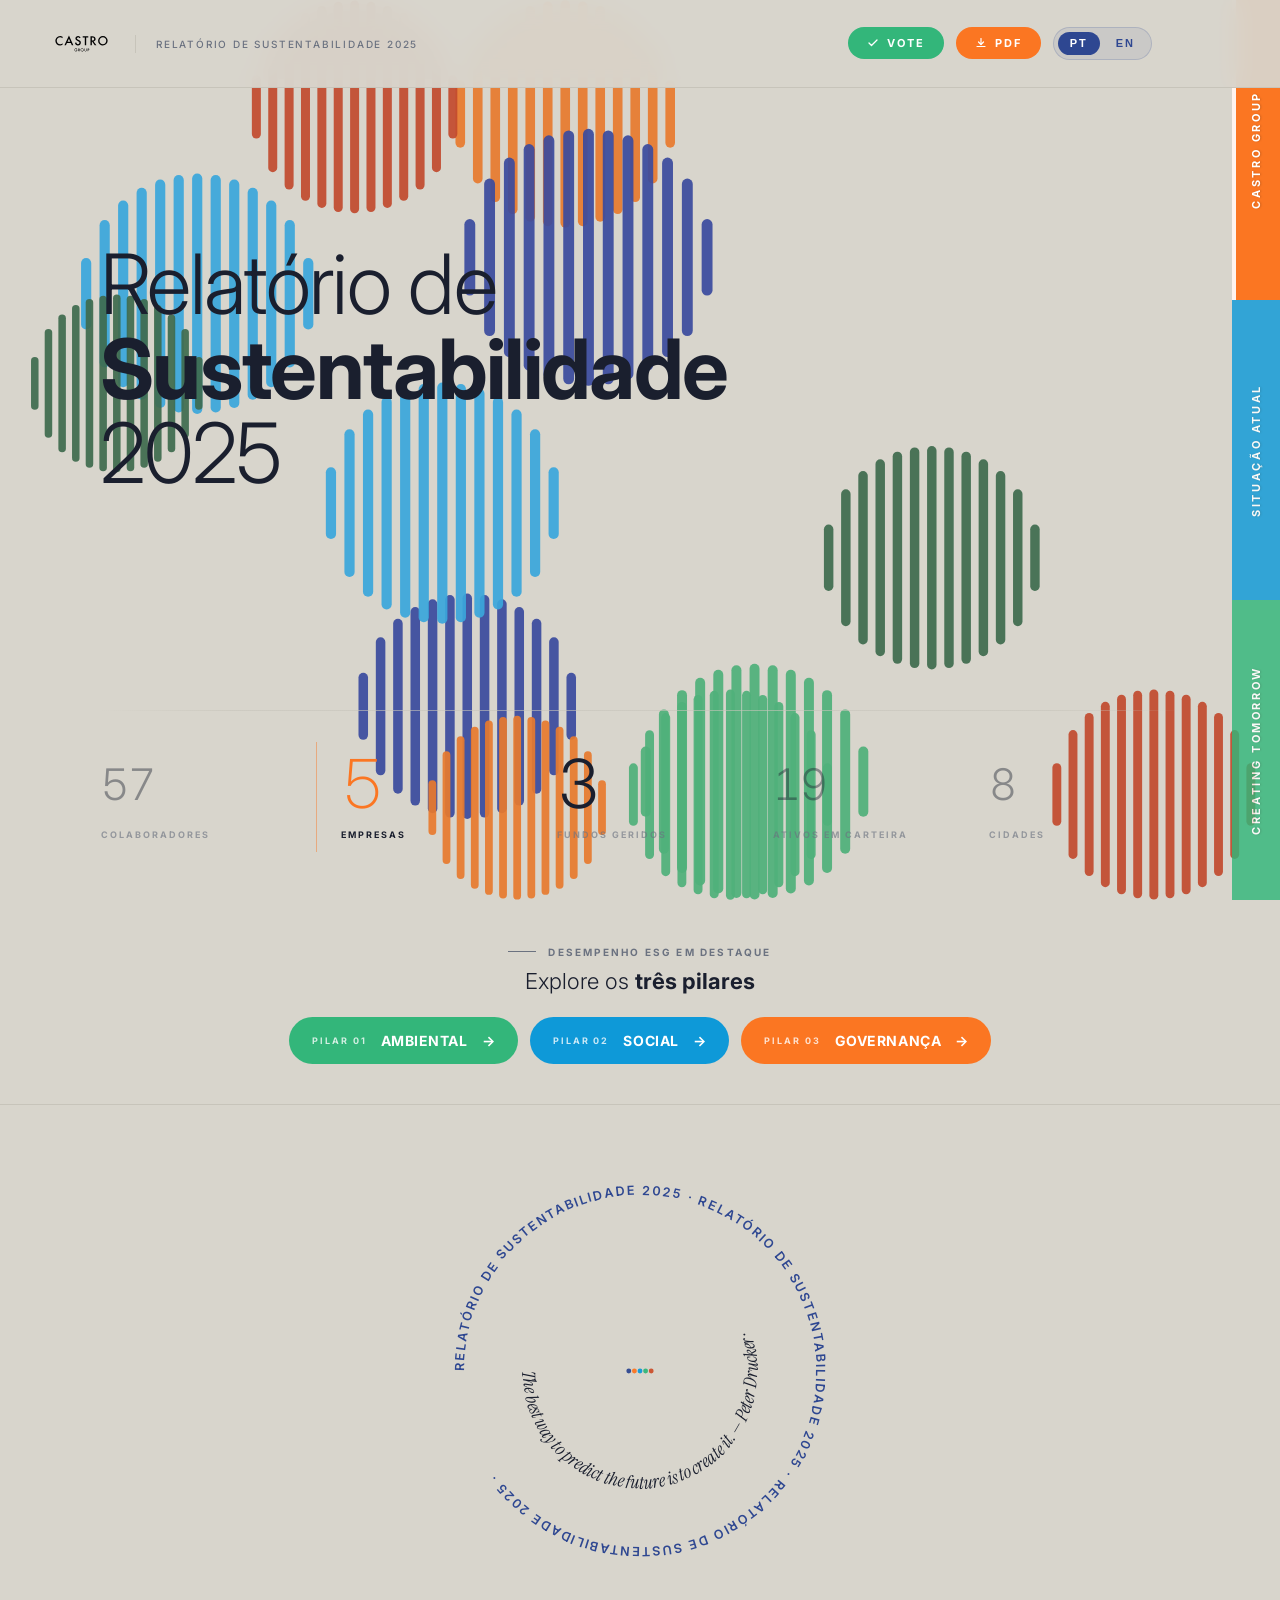
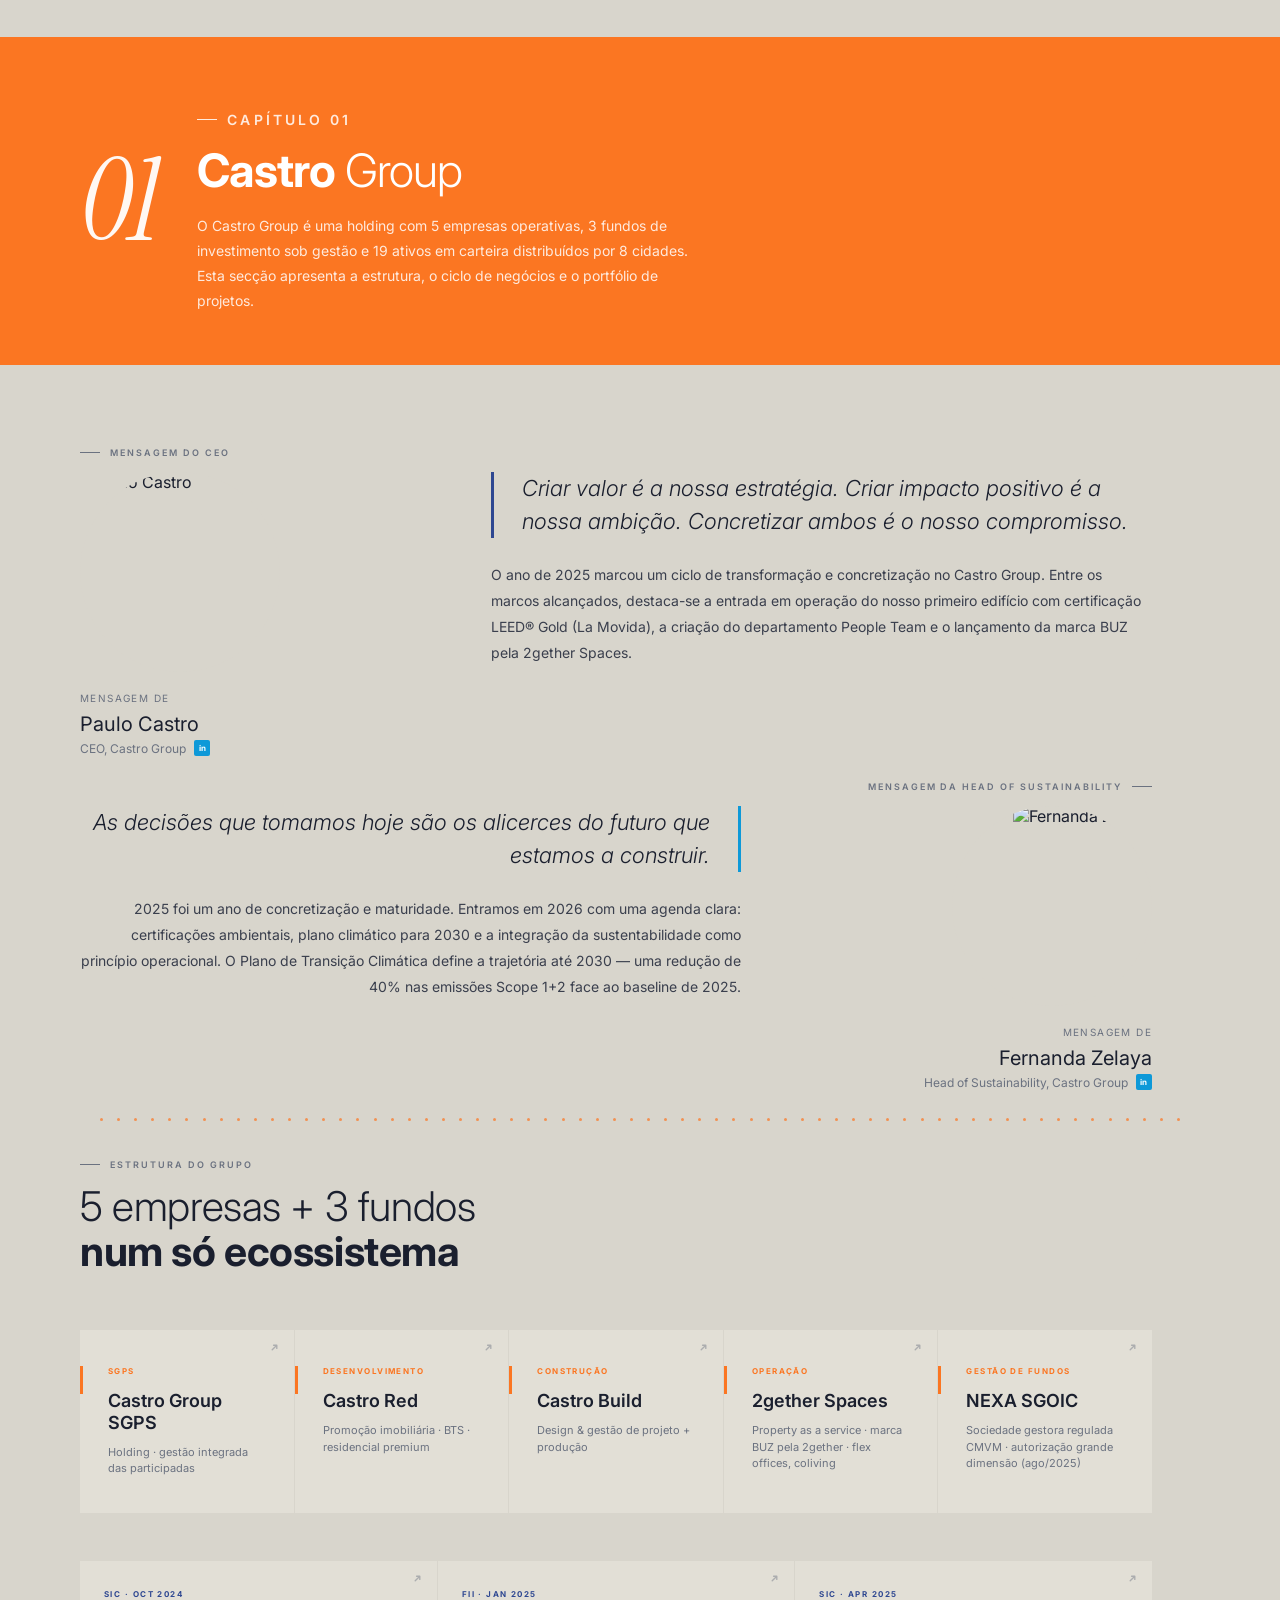
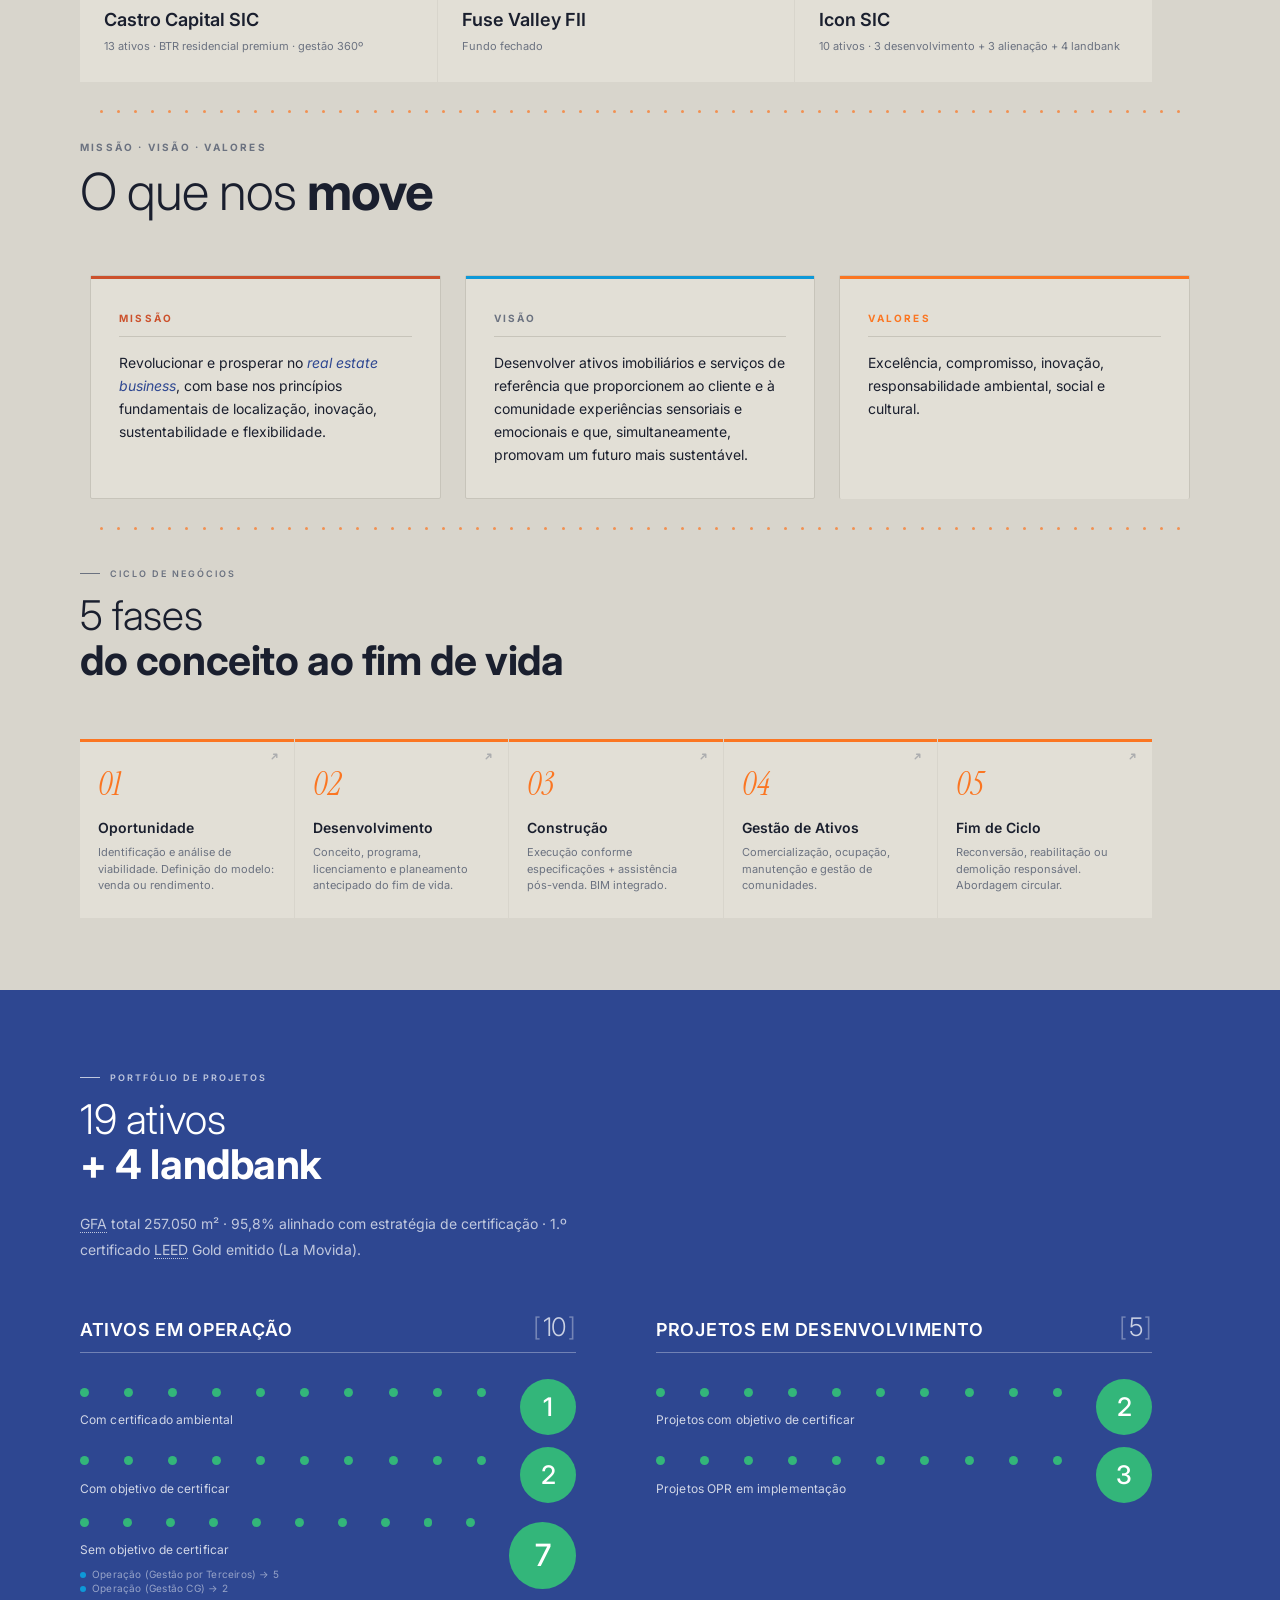
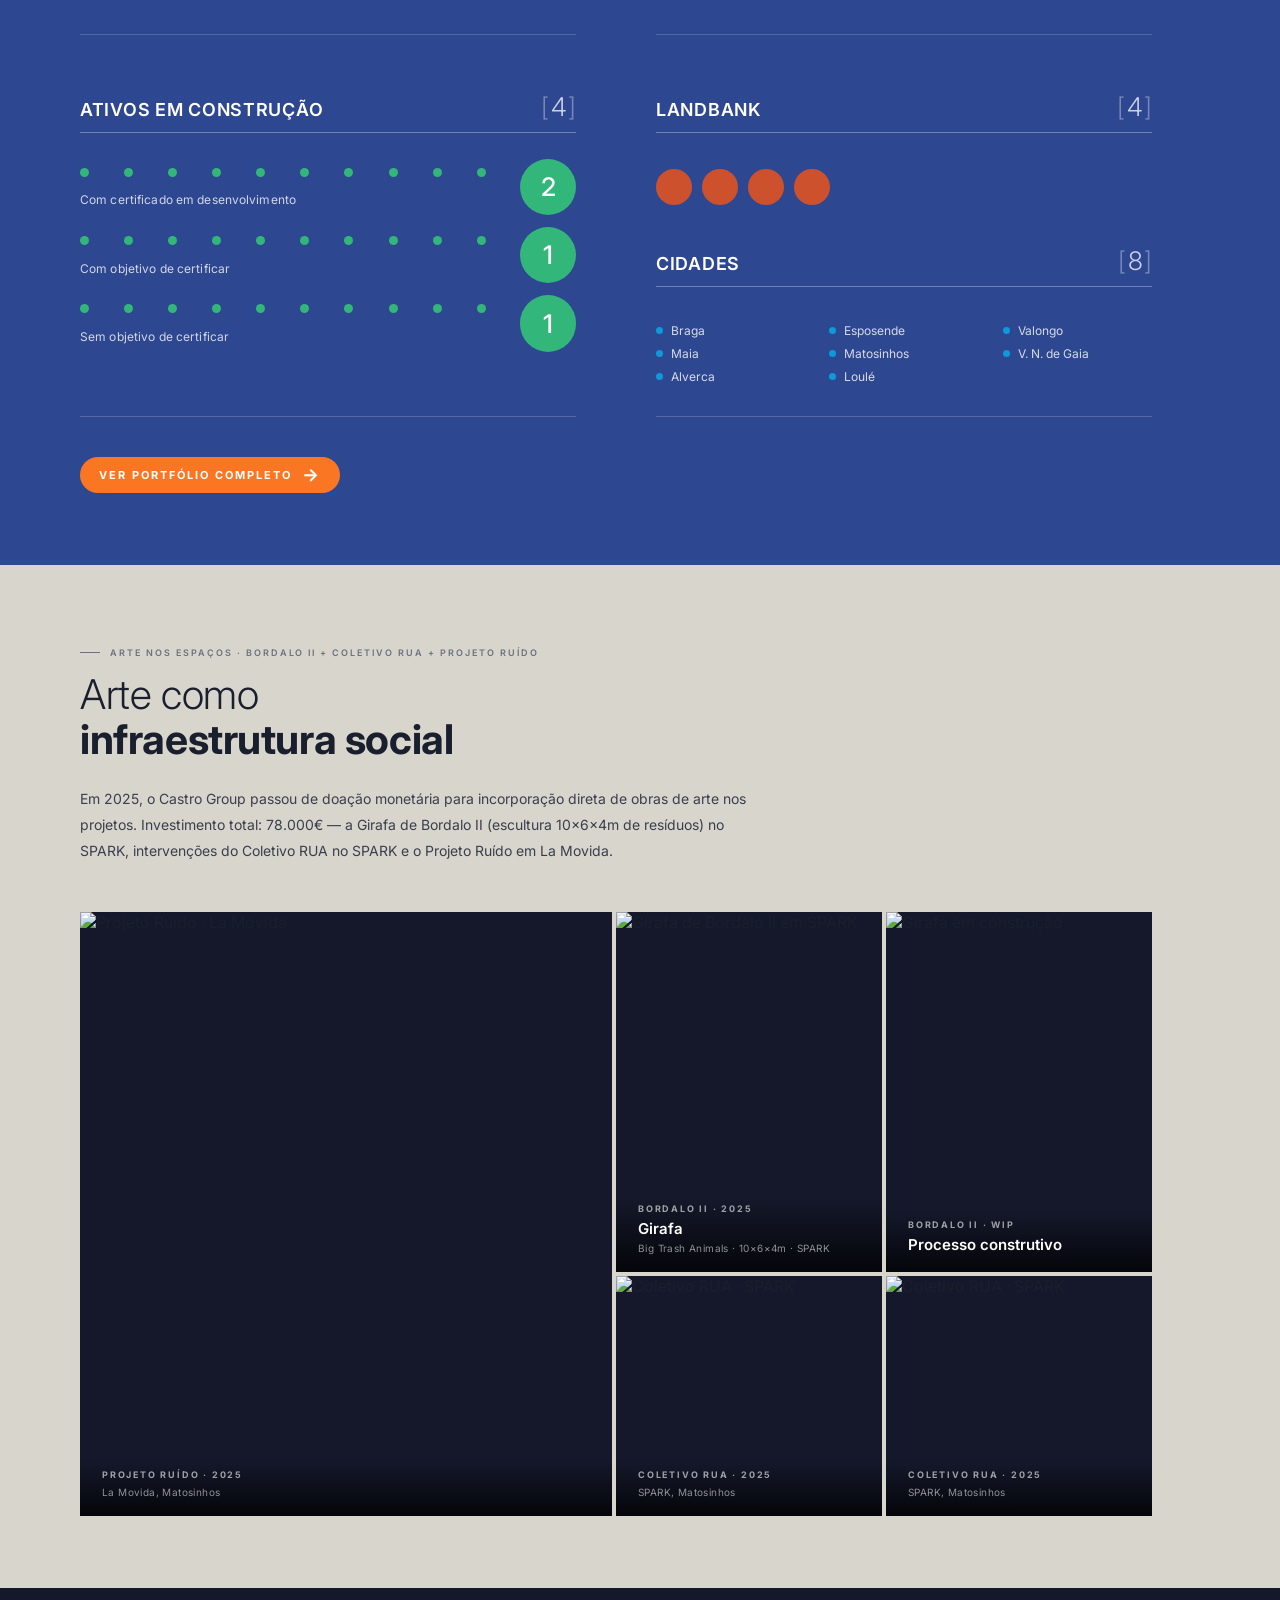
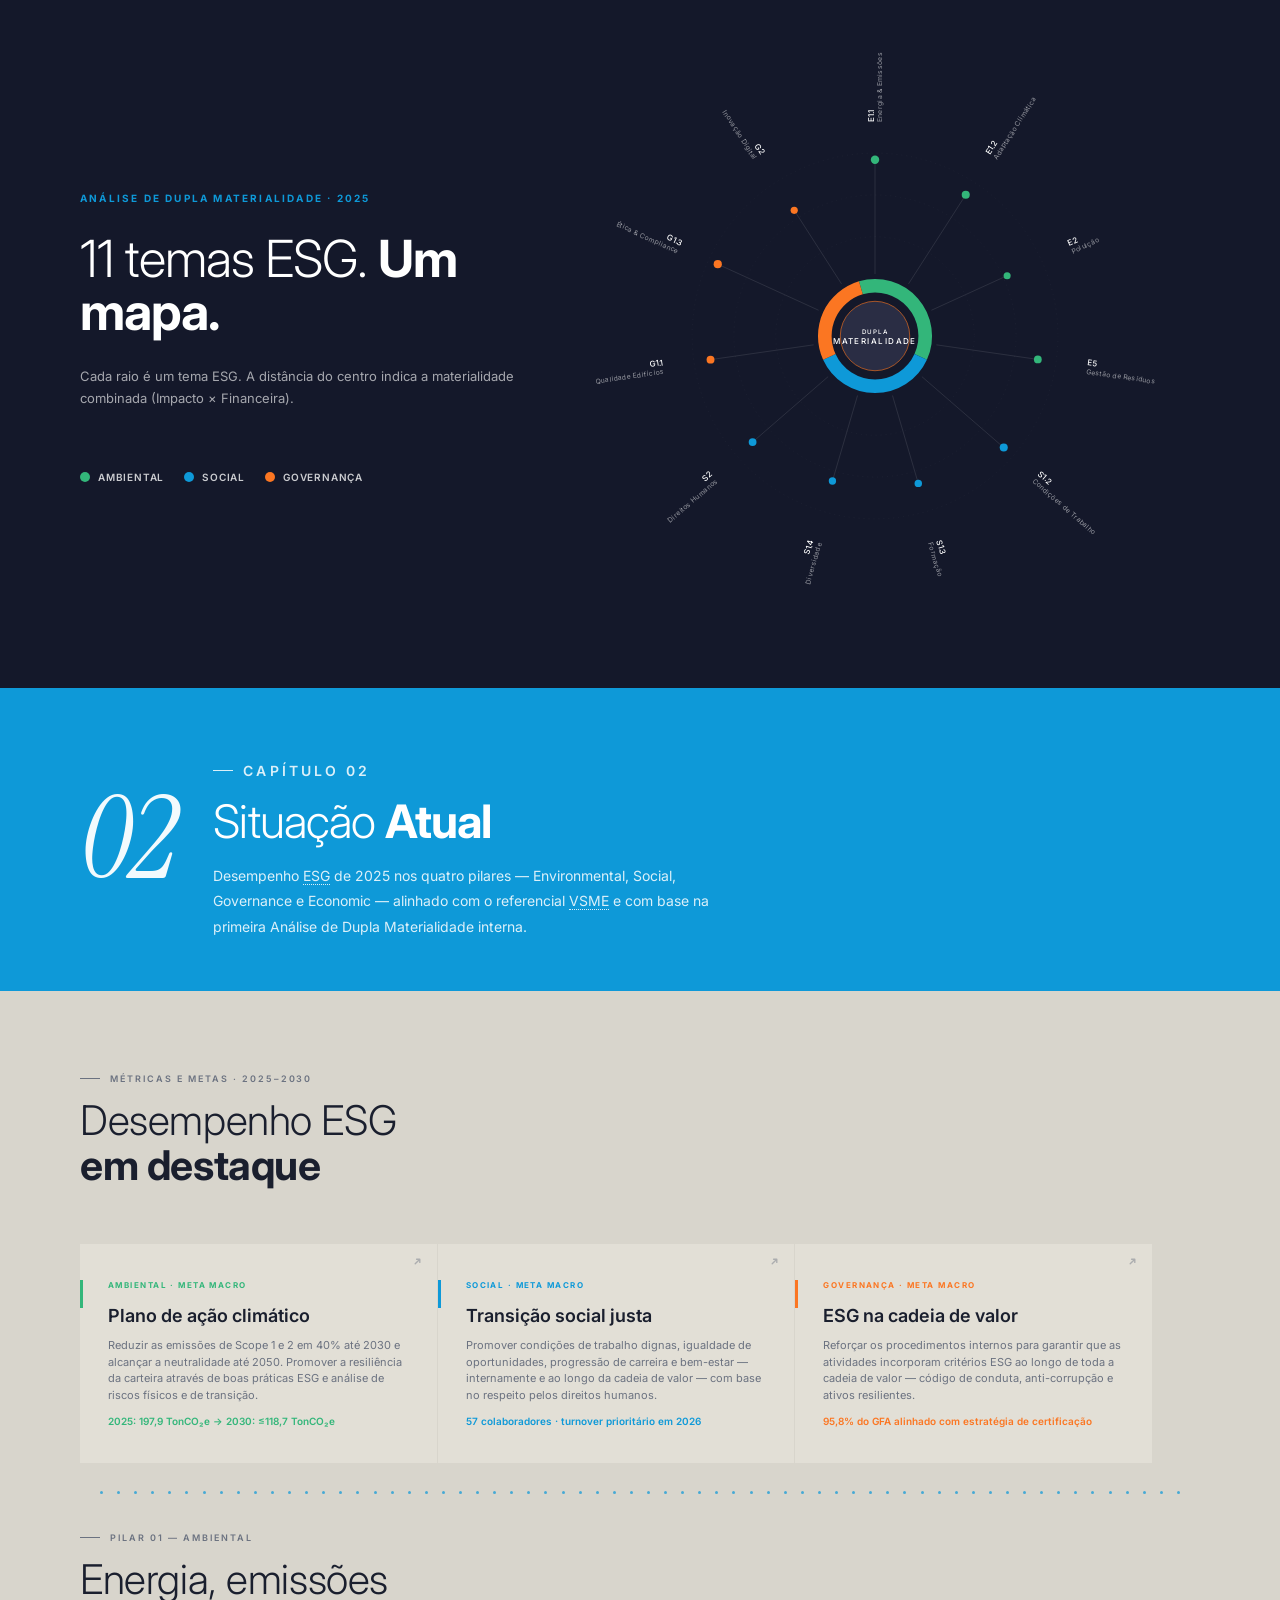
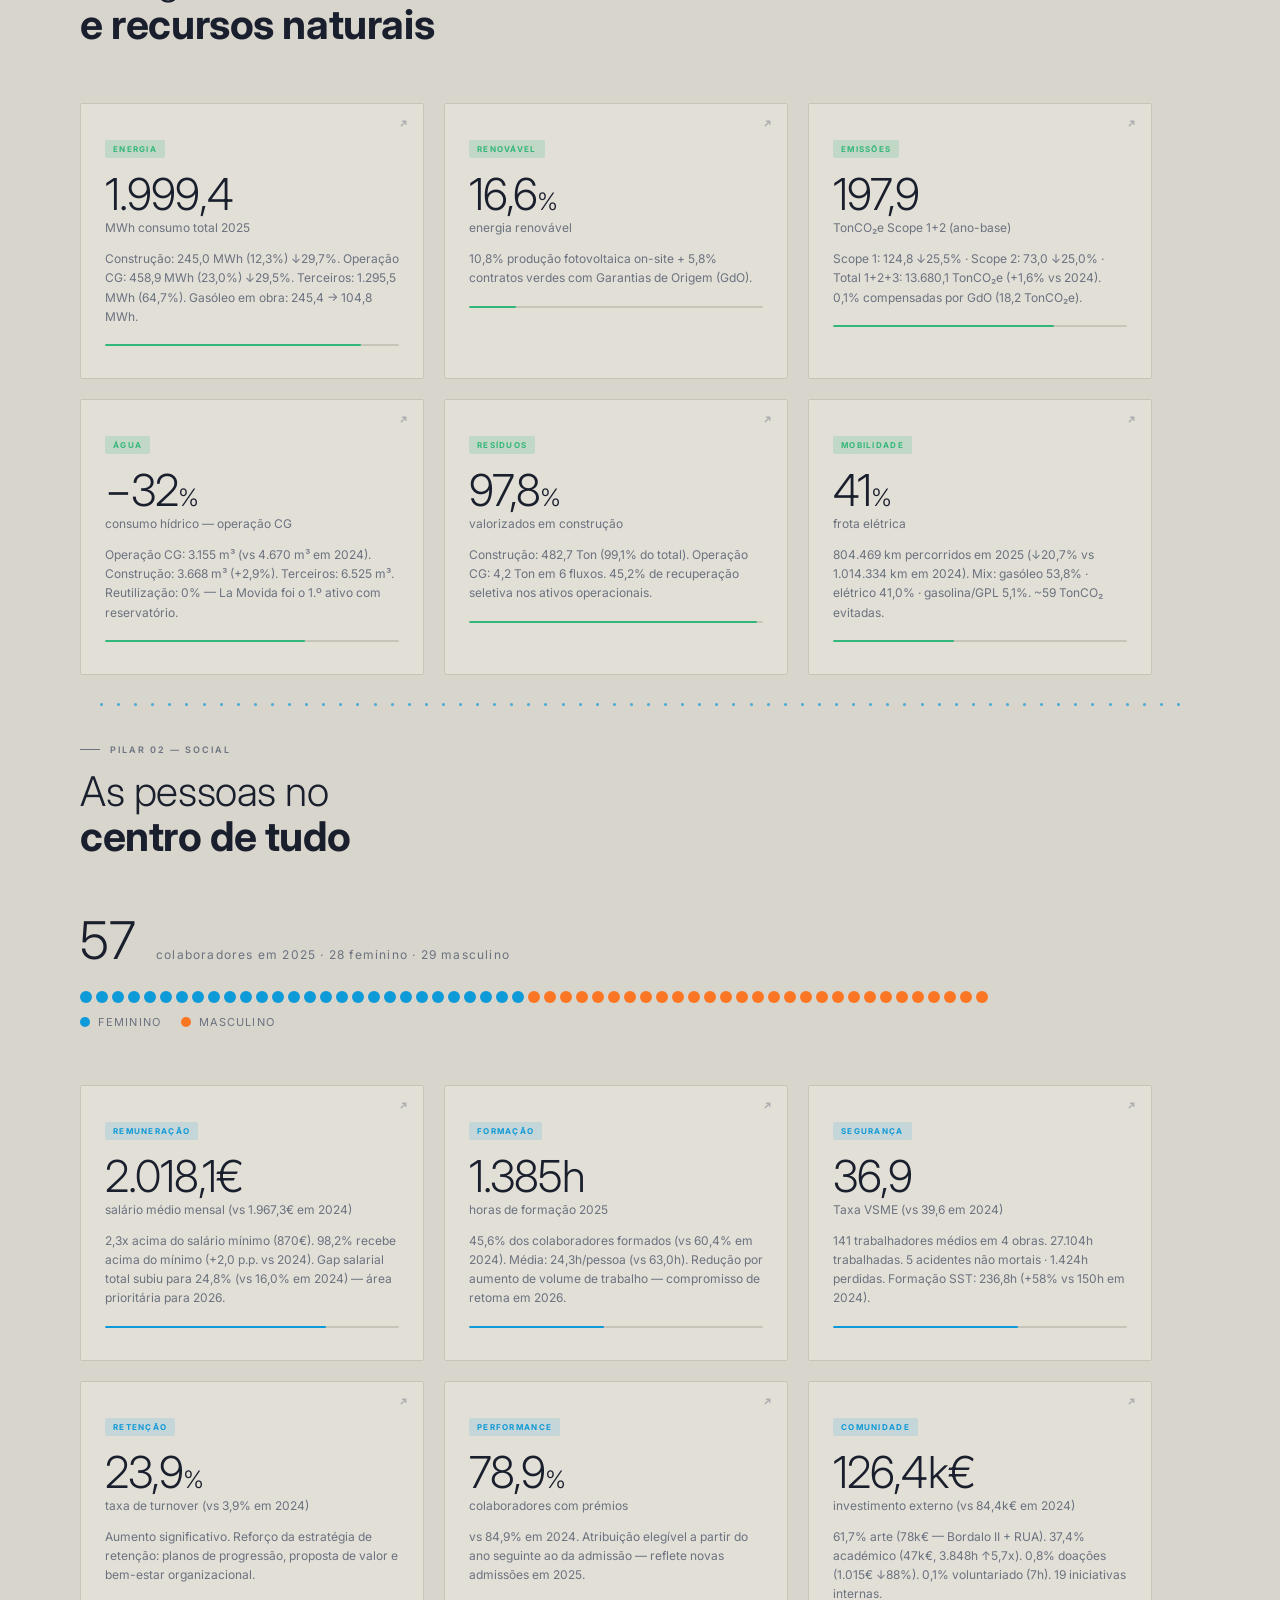
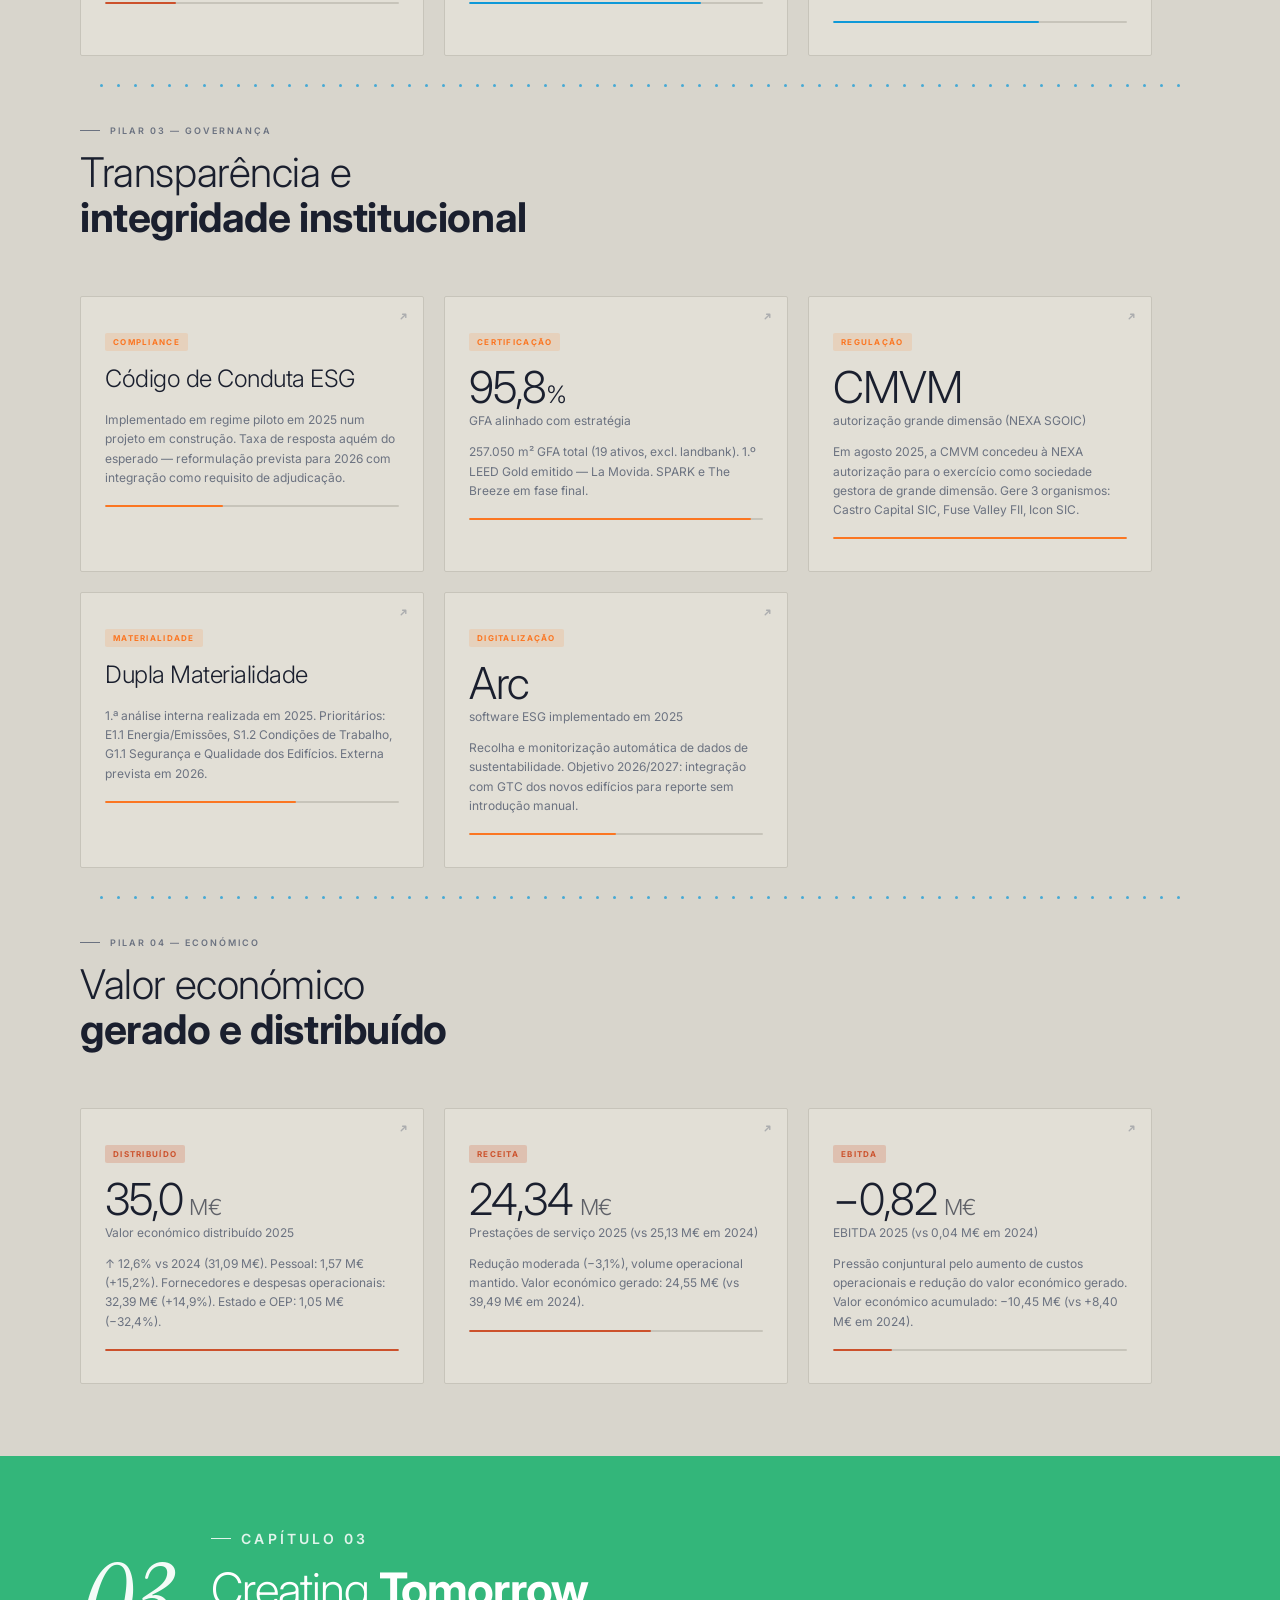
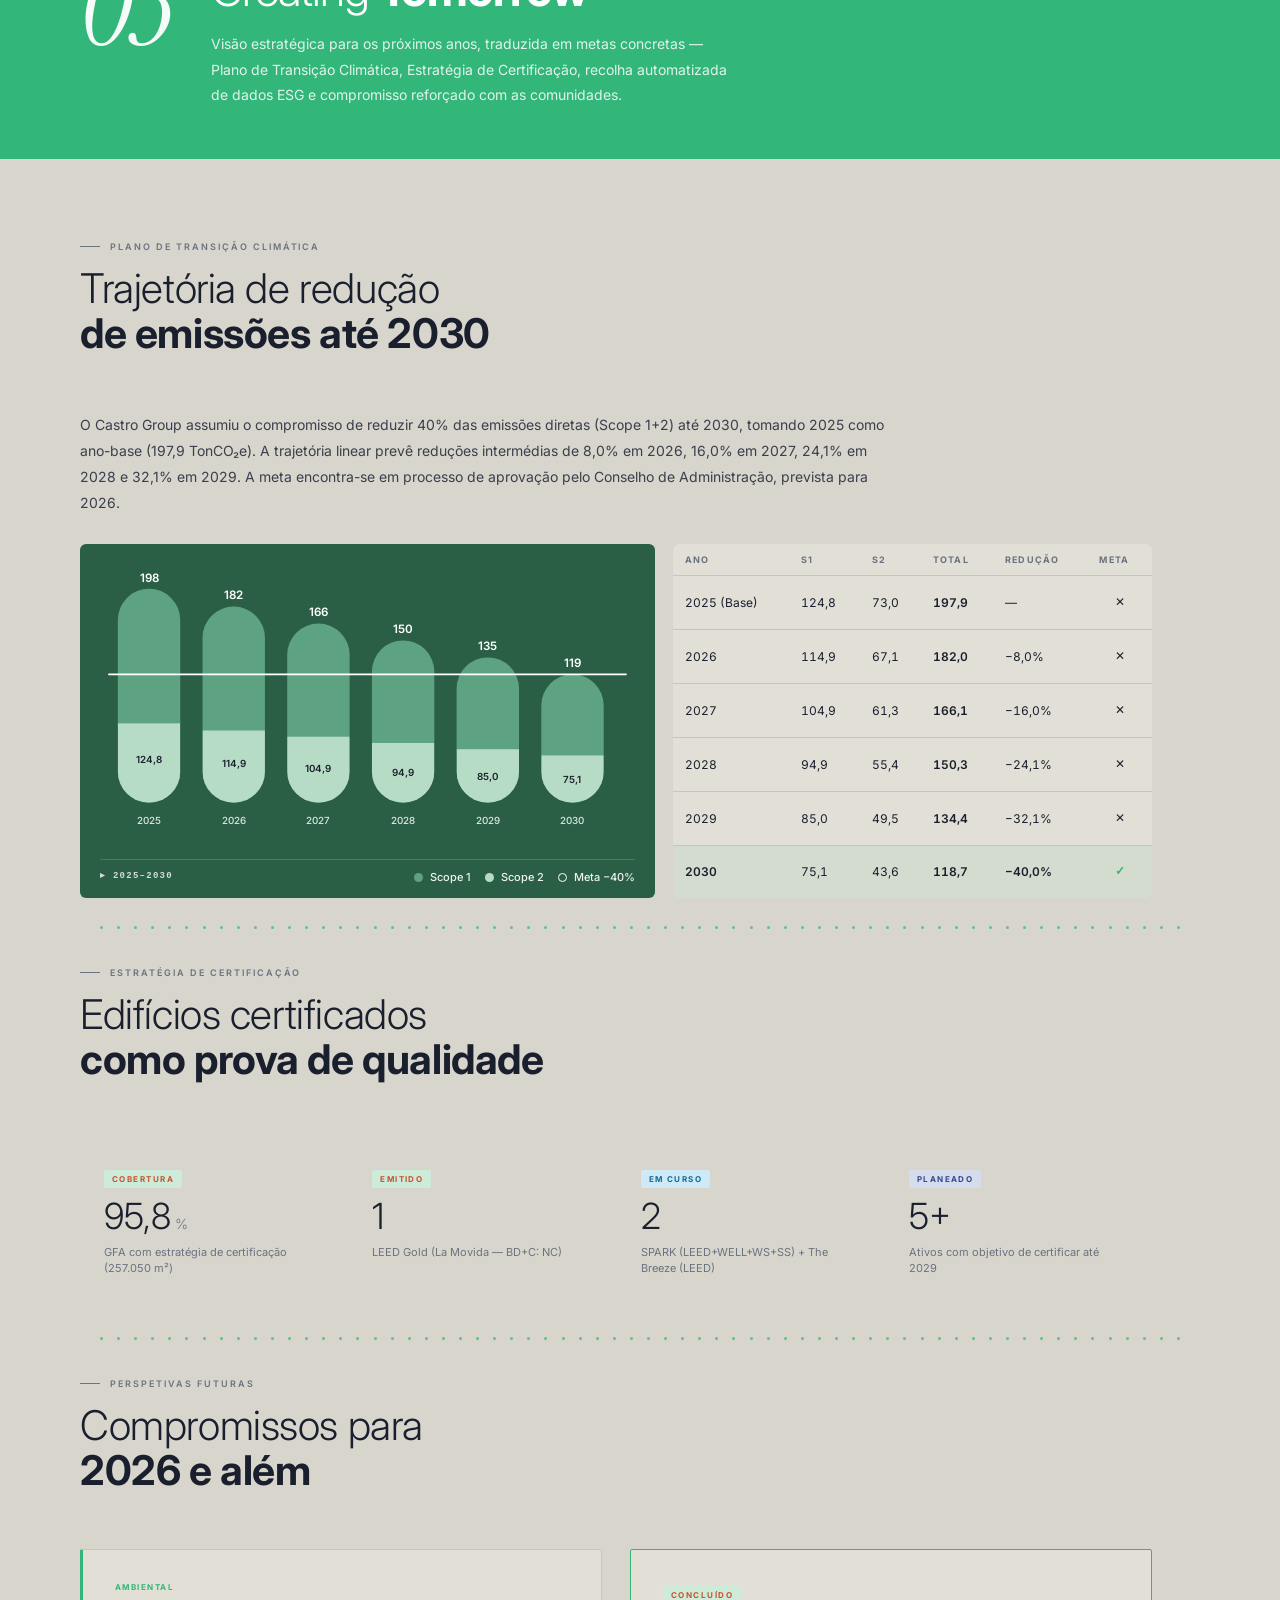
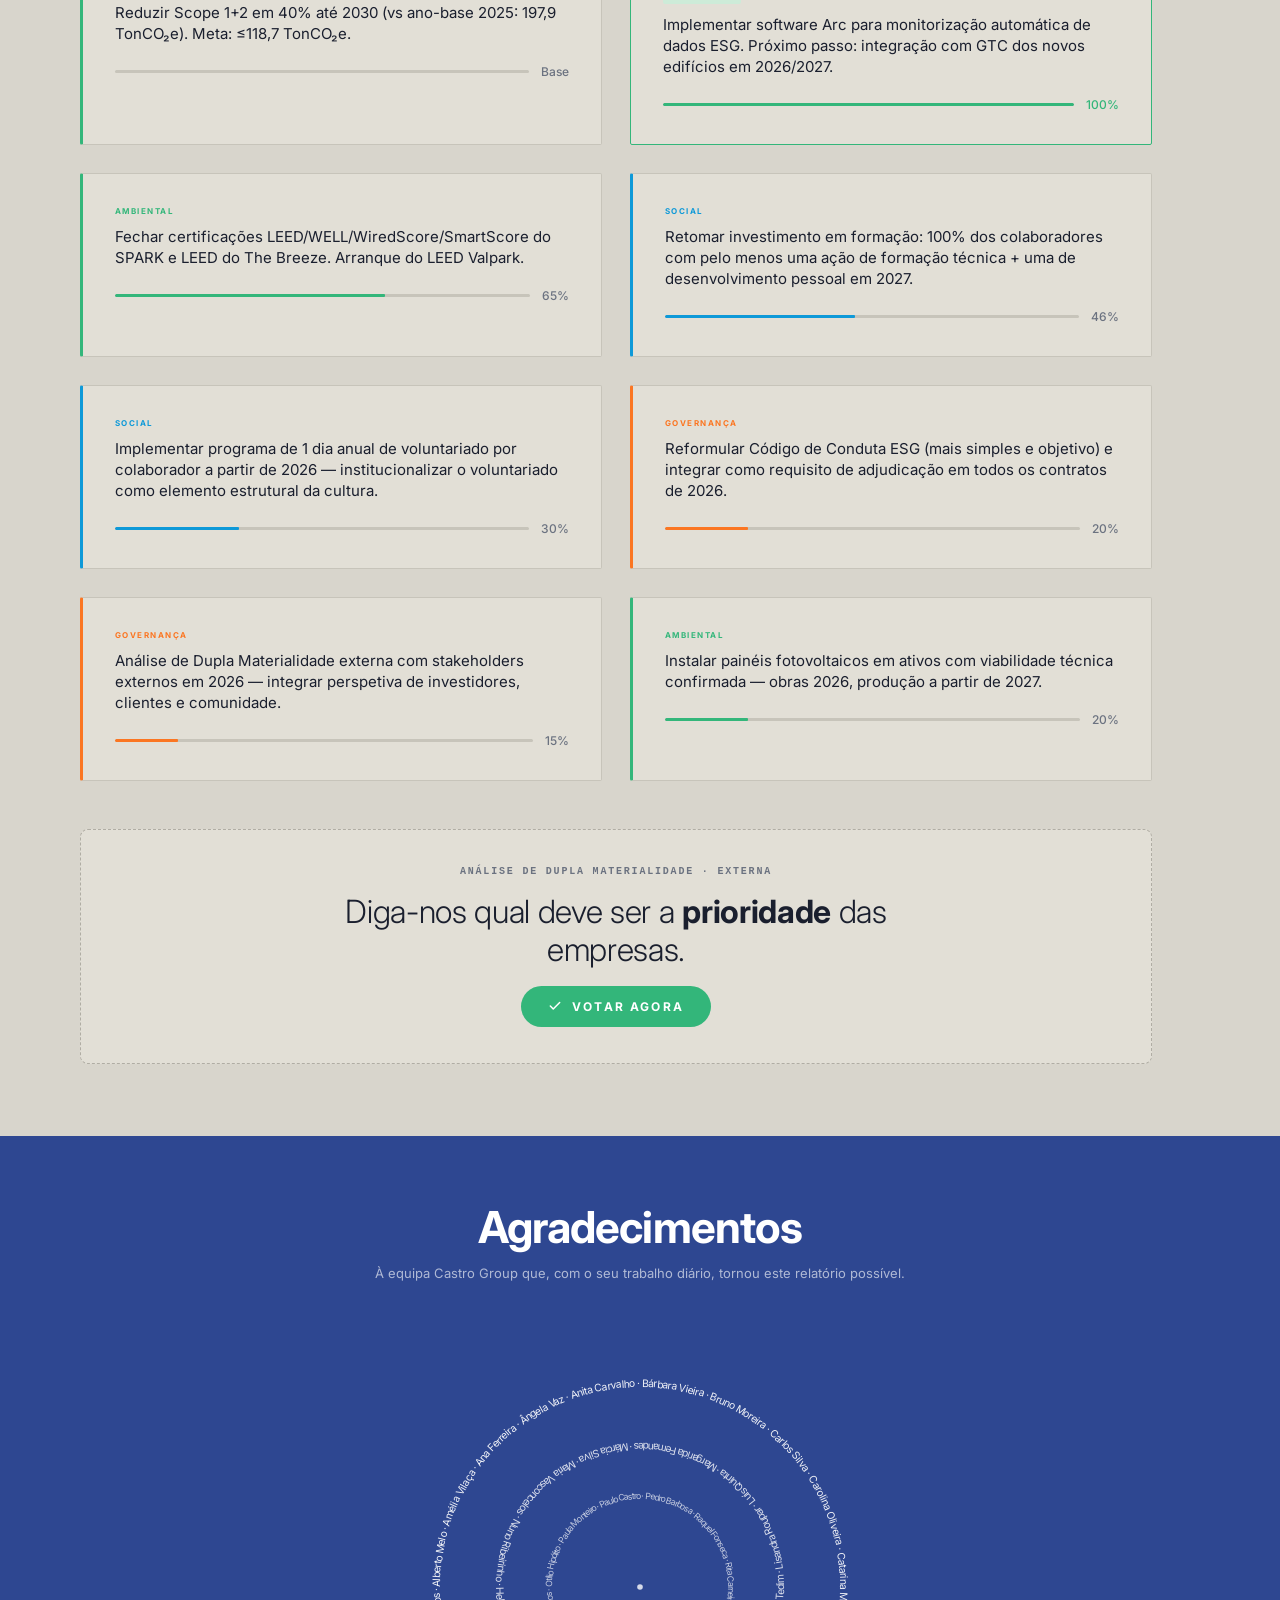
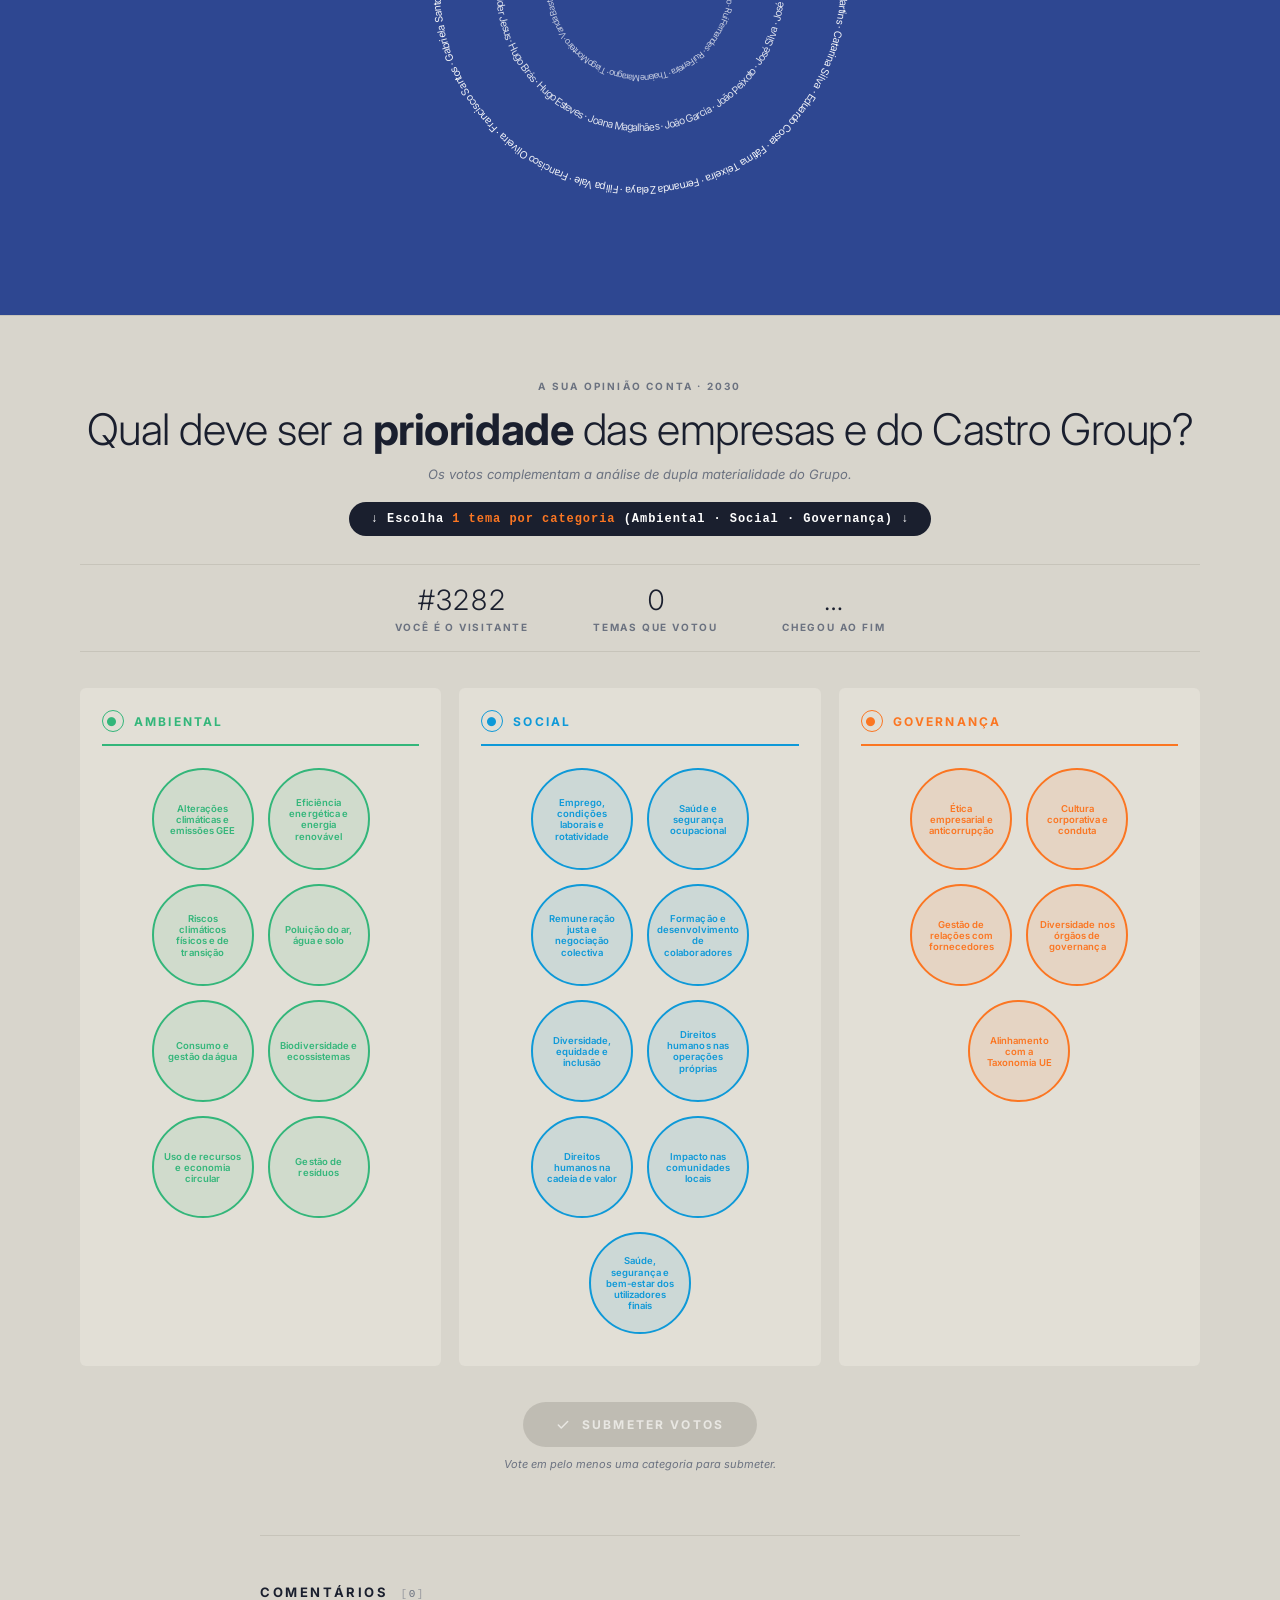
==== commit bc932a70: "feat(ticker): empty-state = single blank skeleton card on infinite roll User preference: just one em" ====
--- a/index.html
+++ b/index.html
@@ -2727,6 +2727,24 @@
   font-weight: 600;
   color: var(--cg-mid);
 }
+
+/* Pure skeleton — empty placeholder card, oversized decorative ❝ glyph
+   fills the void as the hero element. No text, no meta, no votes. */
+.op-comments-ticker .op-comment-card.is-skeleton {
+  opacity: 1;
+}
+.op-comments-ticker .op-comment-card.is-skeleton::before {
+  content: '\201C';
+  font: italic 700 220px/1 'Instrument Serif', serif;
+  color: var(--cg-navy);
+  opacity: 0.07;
+  position: absolute;
+  top: -56px; left: 24px;
+}
+.op-comments-ticker .op-comment-card.is-skeleton::after {
+  content: 'Aguardando';
+  color: var(--cg-mid);
+}
 .op-comments-ticker .op-comment-card:first-child { border-left: 1px solid var(--cg-border); }
 .op-comments-ticker .op-comment-card.is-mine {
   border-left: 3px solid var(--cg-orange);
@@ -6216,79 +6234,48 @@
     // animation loop matches one full set of originals (pixel-perfect loop).
     const cmTicker = document.getElementById('opCommentsTicker');
 
-    // Aspirational stakeholder voices — shown only when there are no real
-    // comments yet. Each is clearly badged "Exemplo" in the card UI so
-    // visitors don't mistake them for real submissions. They disappear the
-    // moment any real comment is posted.
-    const DEMO_VOICES = [
-      {
-        author: 'Voz esperada',
-        role:   'Investidor institucional',
-        body:   'Net zero 2050 só ganha credibilidade quando cada projecto publica embodied carbon e um plano operacional alinhado com SBTi. Castro Group está no caminho — falta a granularidade ativo-a-ativo.',
-        ts:     Date.now() - 42 * 60 * 1000,
-        votes:  ['E1', 'E2'],
-        demo:   true,
-      },
-      {
-        author: 'Voz esperada',
-        role:   'Arquitecto · LEED AP',
-        body:   'Certificações múltiplas — LEED, WELL, SmartScore — são caras mas válidas: cada uma cobre uma faceta diferente do edifício. O desafio é agregar a narrativa sem confundir o investidor.',
-        ts:     Date.now() - 3 * 60 * 60 * 1000,
-        votes:  ['G2', 'S4'],
-        demo:   true,
-      },
-      {
-        author: 'Voz esperada',
-        role:   'Tenant · Espaço flex',
-        body:   'O conforto térmico de verão será o KPI invisível de 2030. Os indicadores precisam chegar ao utilizador final — não ficar só no reporting institucional.',
-        ts:     Date.now() - 6 * 60 * 60 * 1000,
-        votes:  ['S2'],
-        demo:   true,
-      },
-      {
-        author: 'Voz esperada',
-        role:   'Município · Urbanismo',
-        body:   'Dupla materialidade tem de incluir o impacto na rede urbana: densidade, mobilidade ativa, espaços verdes públicos. O edifício certificado não é uma ilha — é parte de um sistema.',
-        ts:     Date.now() - 12 * 60 * 60 * 1000,
-        votes:  ['G3', 'E4'],
-        demo:   true,
-      },
-      {
-        author: 'Voz esperada',
-        role:   'Consultor ESG',
-        body:   'O dilema desinvestimento vs engagement está mal colocado. O capital paciente, certificado e transparente é a alavanca que falta no imobiliário português — e o Castro Group pode liderar essa narrativa.',
-        ts:     Date.now() - 22 * 60 * 60 * 1000,
-        votes:  ['G1'],
-        demo:   true,
-      },
-    ];
+    // Empty-state skeleton: a single blank card (no text, no meta, no votes,
+    // no time) that the marquee duplicates to fill the viewport. Keeps the
+    // ticker animating even before any real comment exists. Disappears
+    // automatically the moment the first real comment lands.
+    function buildSkeletonCard() {
+      const card = document.createElement('article');
+      card.className = 'op-comment-card is-demo is-skeleton';
+      card.setAttribute('aria-hidden', 'true');
+      // No children — CSS pseudo-elements paint the drop-quote and "Exemplo"
+      // tag. The empty card body is intentional.
+      return card;
+    }
 
     function paintList(list) {
       currentList = list;
       cmCount.textContent = list.length;
       while (cmList.firstChild) cmList.removeChild(cmList.firstChild);
 
-      // When there are no real comments, render the demo voices so the
-      // ticker stays alive (educates visitors about the kind of input
-      // welcome). Real comments override demos as soon as the first lands.
+      // Always keep the ticker visible — empty state renders skeletons.
+      cmEmpty.classList.add('is-hidden');
+      if (cmTicker) cmTicker.classList.remove('is-empty');
+
       const usingDemos = !list.length;
-      const renderList = usingDemos ? DEMO_VOICES : list;
-
+
+      // Render the original set first
       if (usingDemos) {
-        cmEmpty.classList.add('is-hidden');             // ticker covers the gap
+        cmList.appendChild(buildSkeletonCard());
       } else {
-        cmEmpty.classList.add('is-hidden');
+        list.forEach(c => cmList.appendChild(buildCommentCard(c)));
       }
-      if (cmTicker) cmTicker.classList.remove('is-empty');
-
-      // Render the original set first
-      renderList.forEach(c => cmList.appendChild(buildCommentCard(c)));
+
+      // For marquee math we treat the originals as a "logical set" of 1
+      // (skeleton mode) or list.length (real comments). renderLength drives
+      // both the loop duplication and the pixel-exact track shift below.
+      const renderLength = usingDemos ? 1 : list.length;
+      const renderList = usingDemos ? [null] : list;
 
       // Compute card width (matches CSS breakpoint) and how many duplicates
       // we need so total track width > viewport × 2 (smooth wrap-around).
       const isNarrow = window.matchMedia('(max-width: 768px)').matches;
       const cardW = isNarrow ? 250 : 300;
-      const setW = renderList.length * cardW;
+      const setW = renderLength * cardW;
       const viewportEl = cmTicker ? cmTicker.querySelector('.op-ticker-viewport') : null;
       const viewportW = viewportEl ? viewportEl.offsetWidth : 1100;
       const minTotalW = viewportW * 2;
@@ -6297,7 +6284,7 @@
       // Append (setsNeeded - 1) clones so the loop is seamless
       for (let s = 1; s < setsNeeded; s++) {
         renderList.forEach(c => {
-          const clone = buildCommentCard(c);
+          const clone = usingDemos ? buildSkeletonCard() : buildCommentCard(c);
           clone.setAttribute('aria-hidden', 'true');
           clone.dataset.ghost = '1';
           cmList.appendChild(clone);
@@ -6307,8 +6294,10 @@
       // Pixel-exact shift so animation loops on one full set
       cmList.style.setProperty('--op-track-shift', '-' + setW + 'px');
 
-      // Tempo scales with content: ~7s per card, floor 25s, ceiling 120s
-      const dur = Math.min(120, Math.max(25, renderList.length * 7));
+      // Tempo scales with content (skeleton mode = single set, fast pace)
+      const dur = usingDemos
+        ? 22                                          // empty: snappy loop
+        : Math.min(120, Math.max(25, renderLength * 7));
       cmList.style.animationDuration = dur + 's';
     }
 
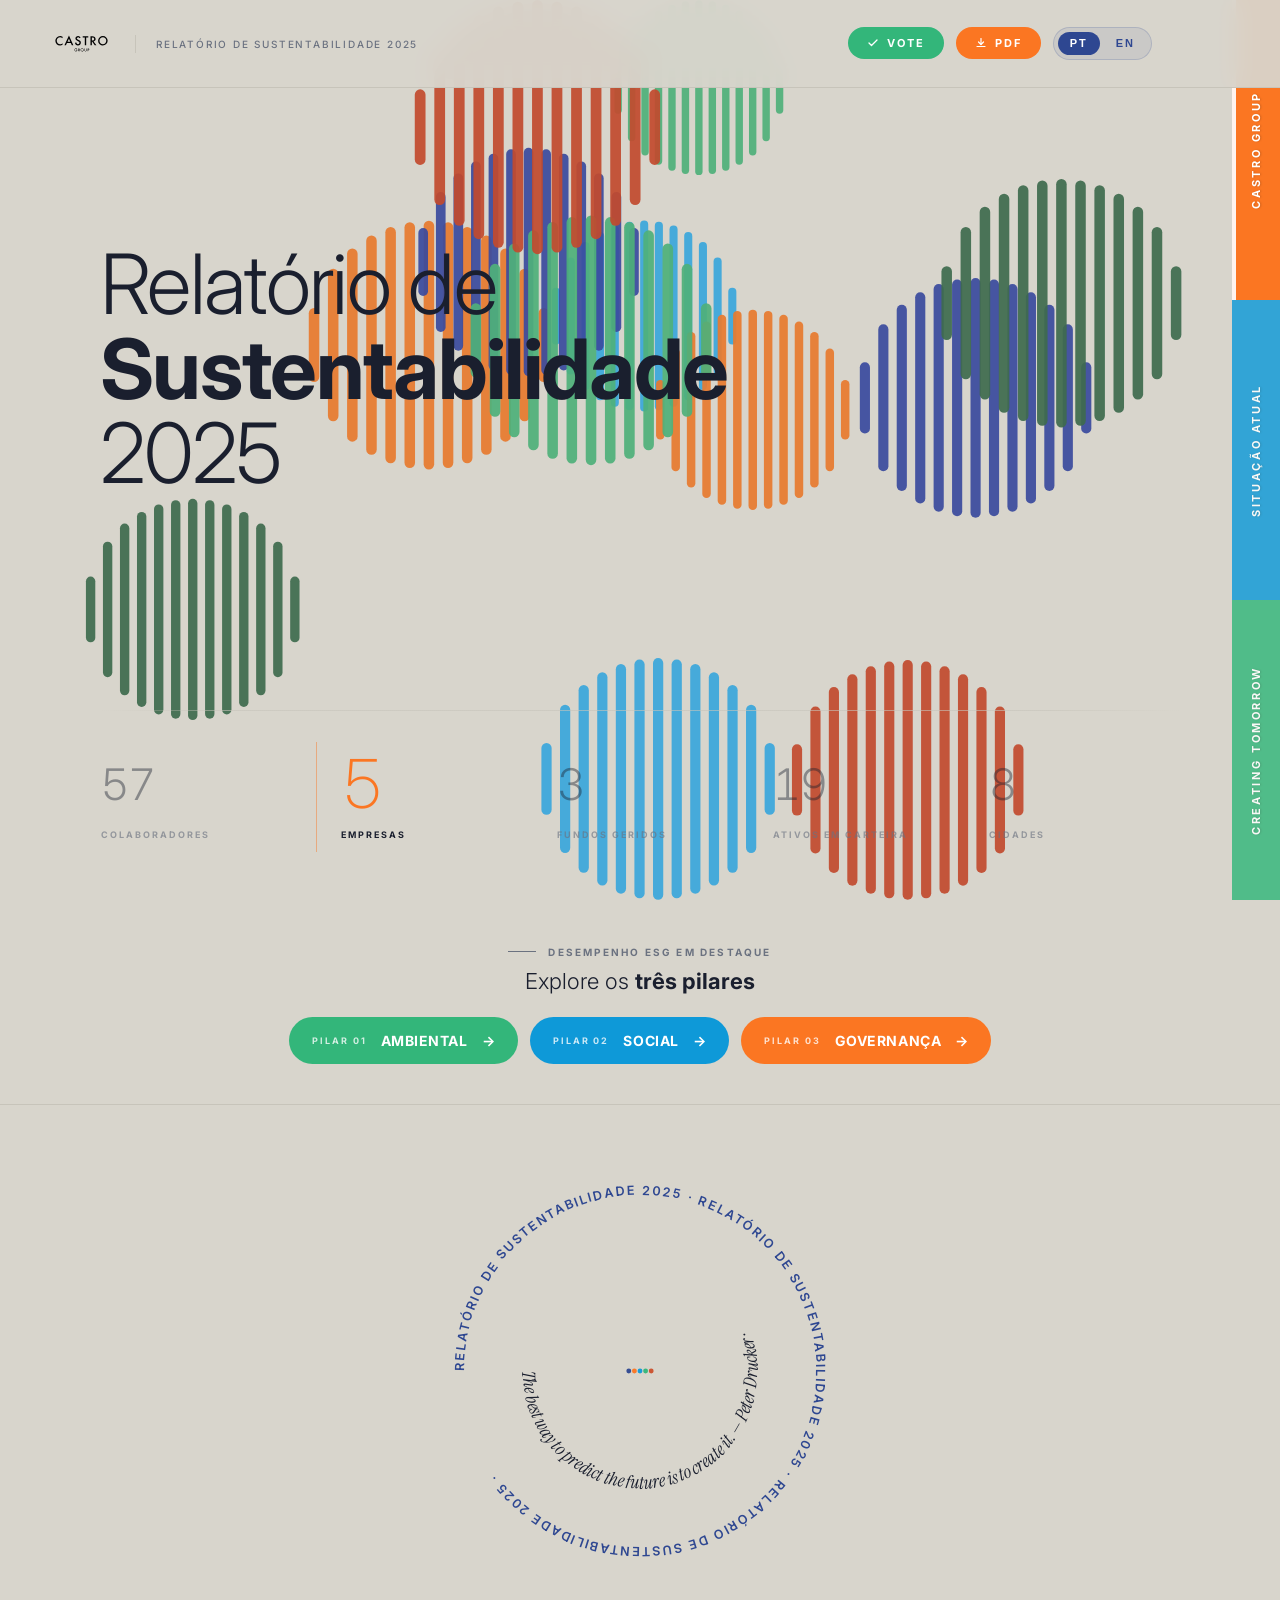
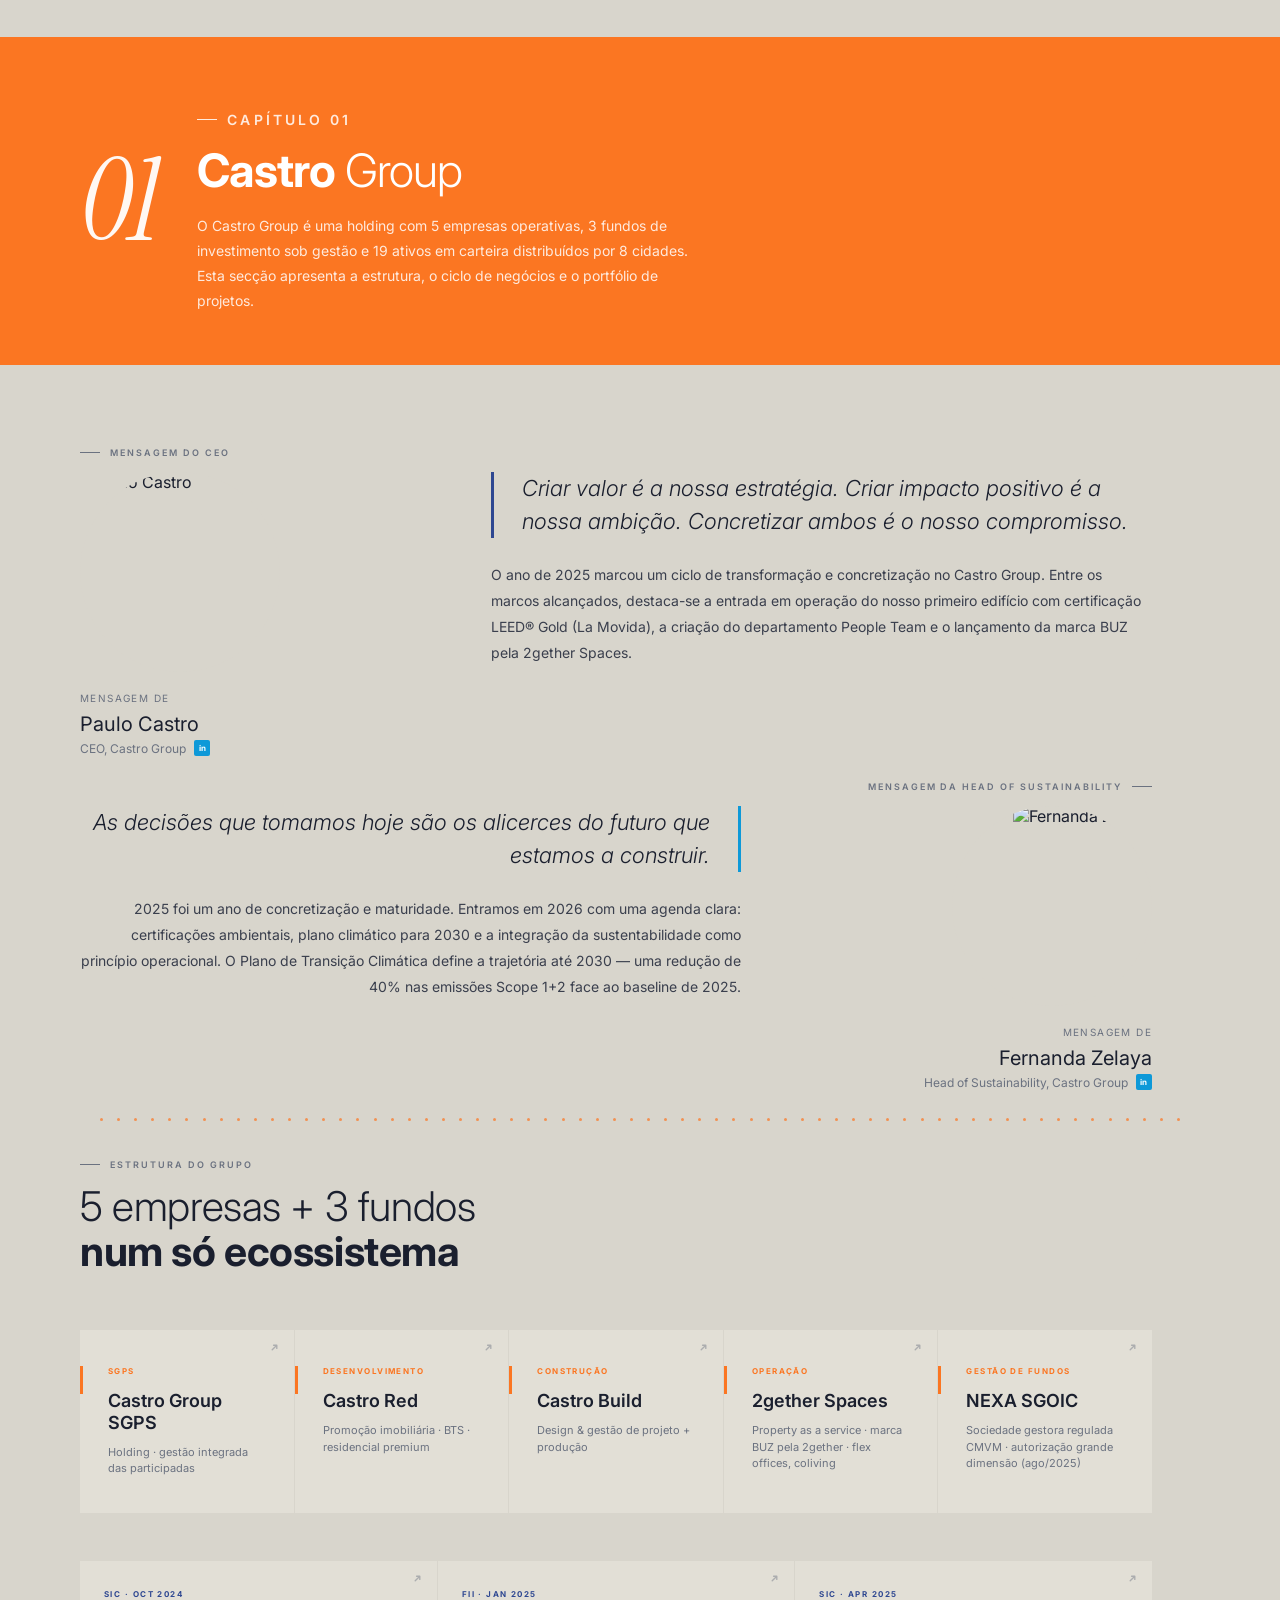
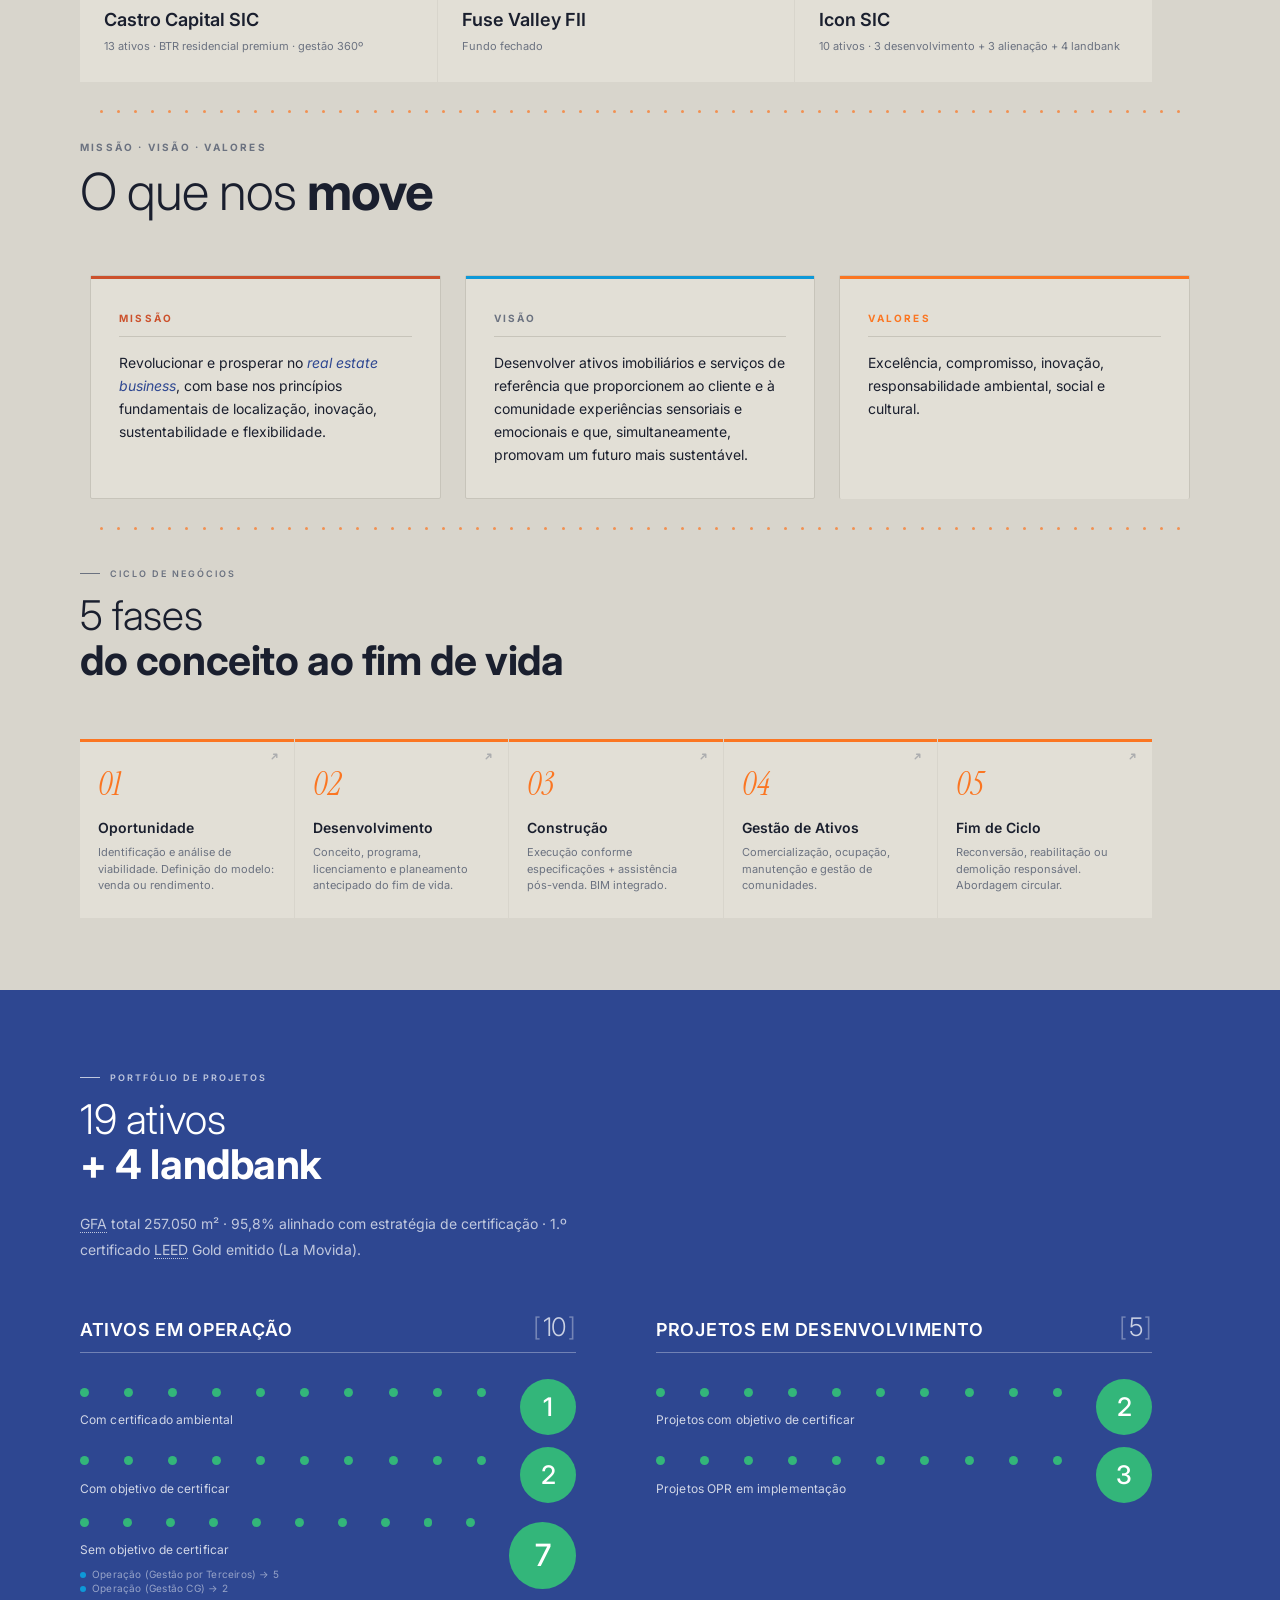
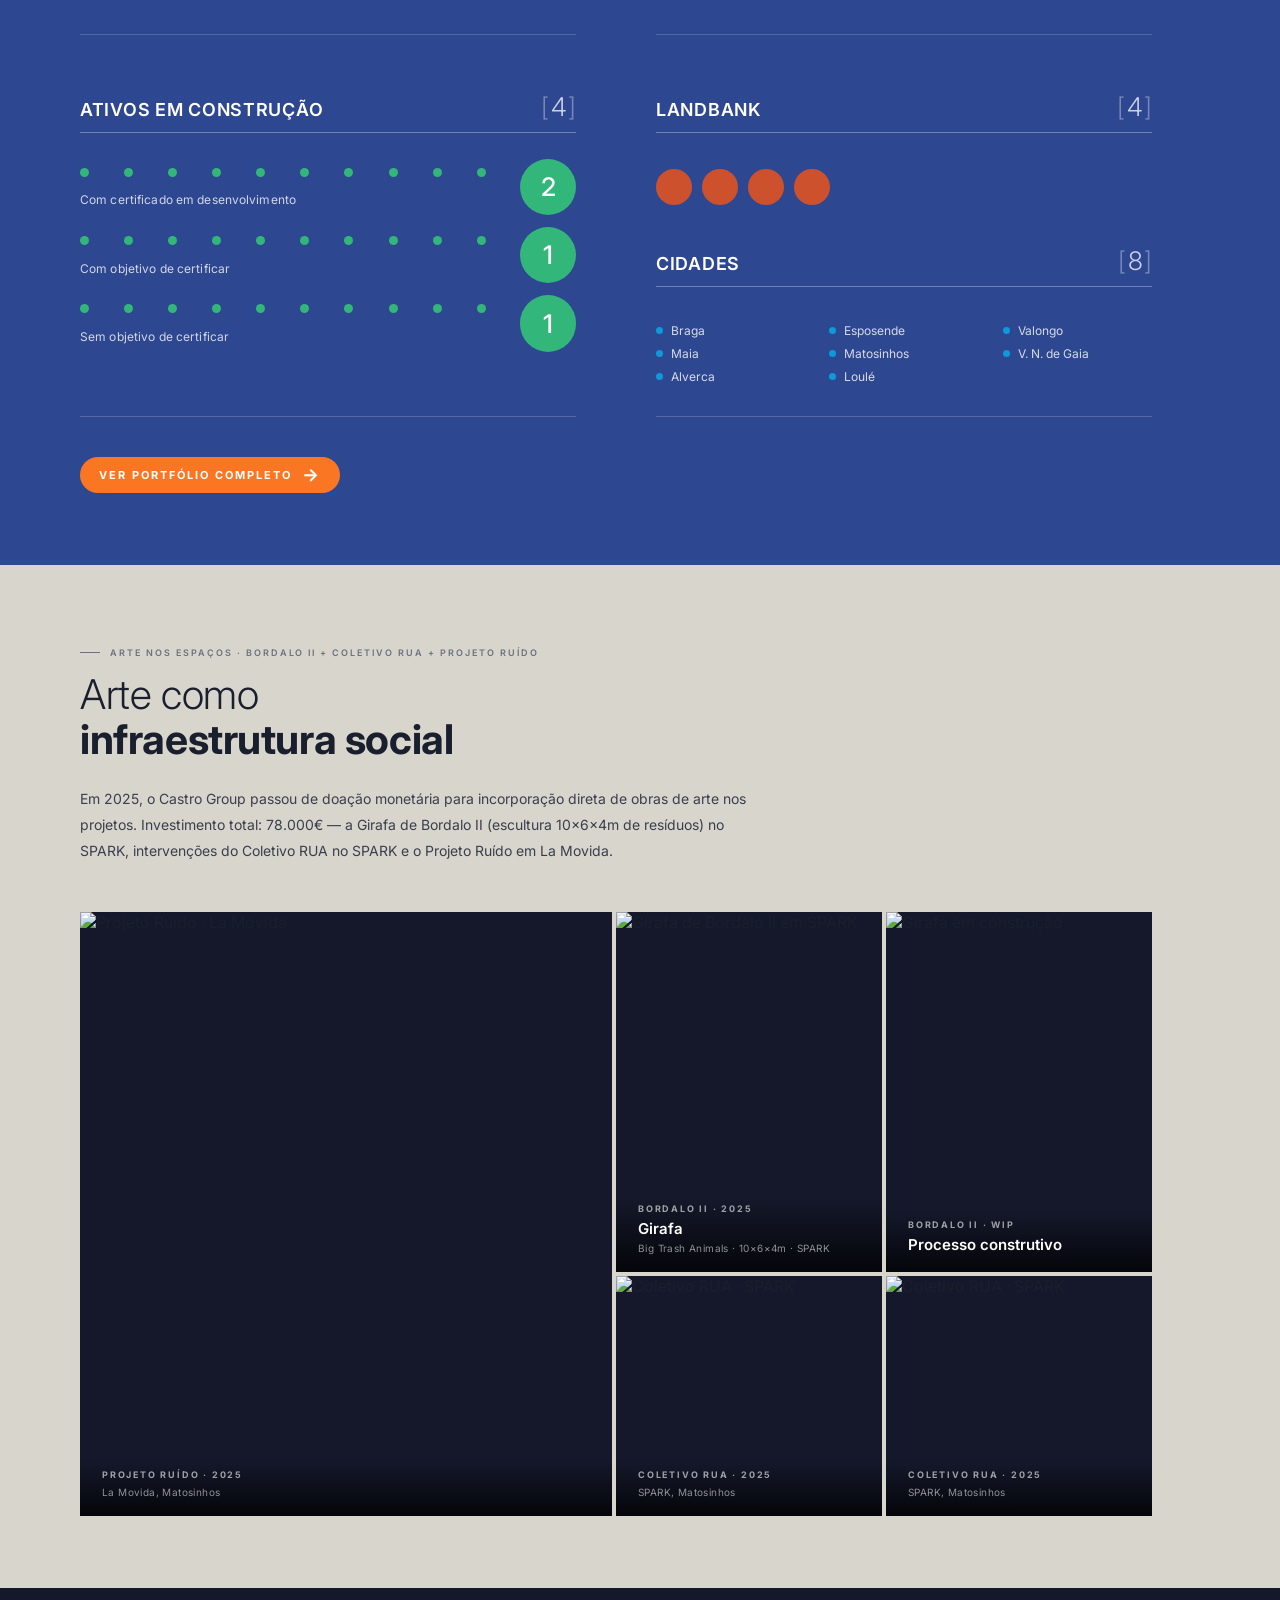
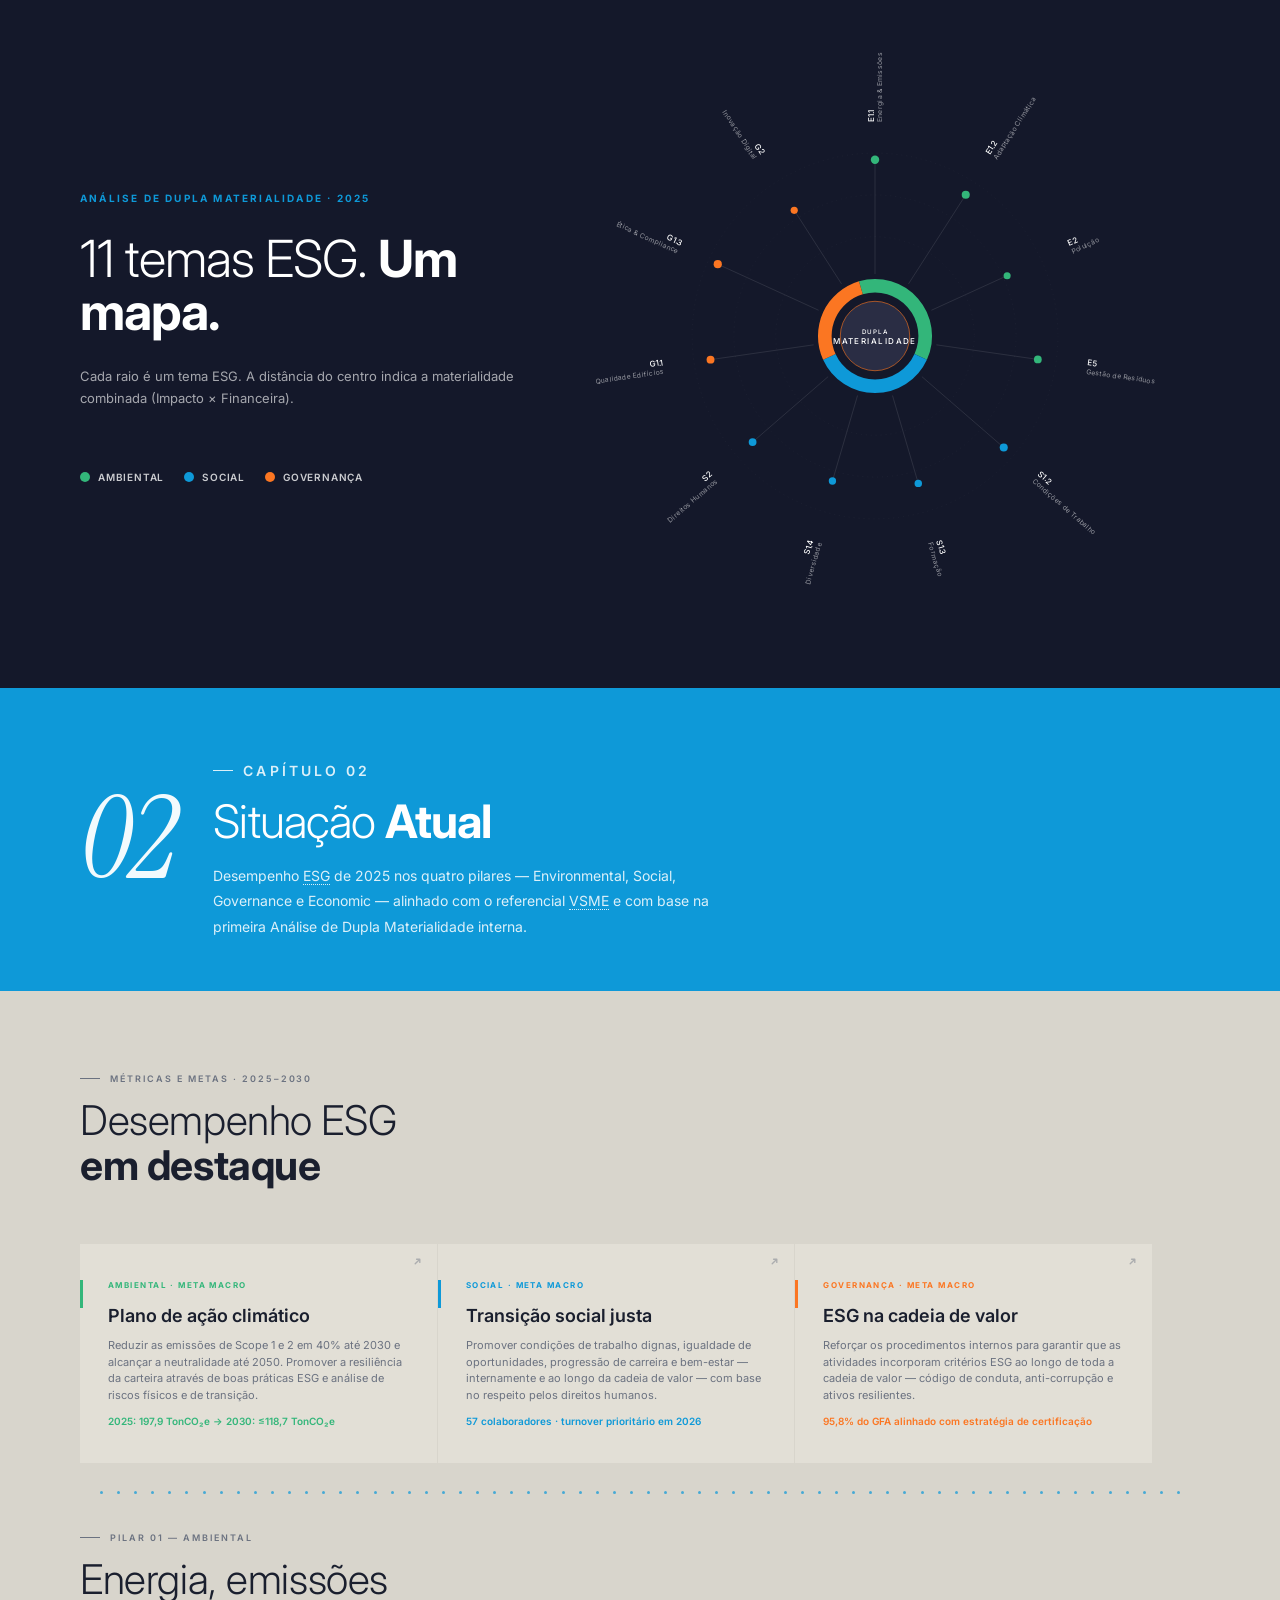
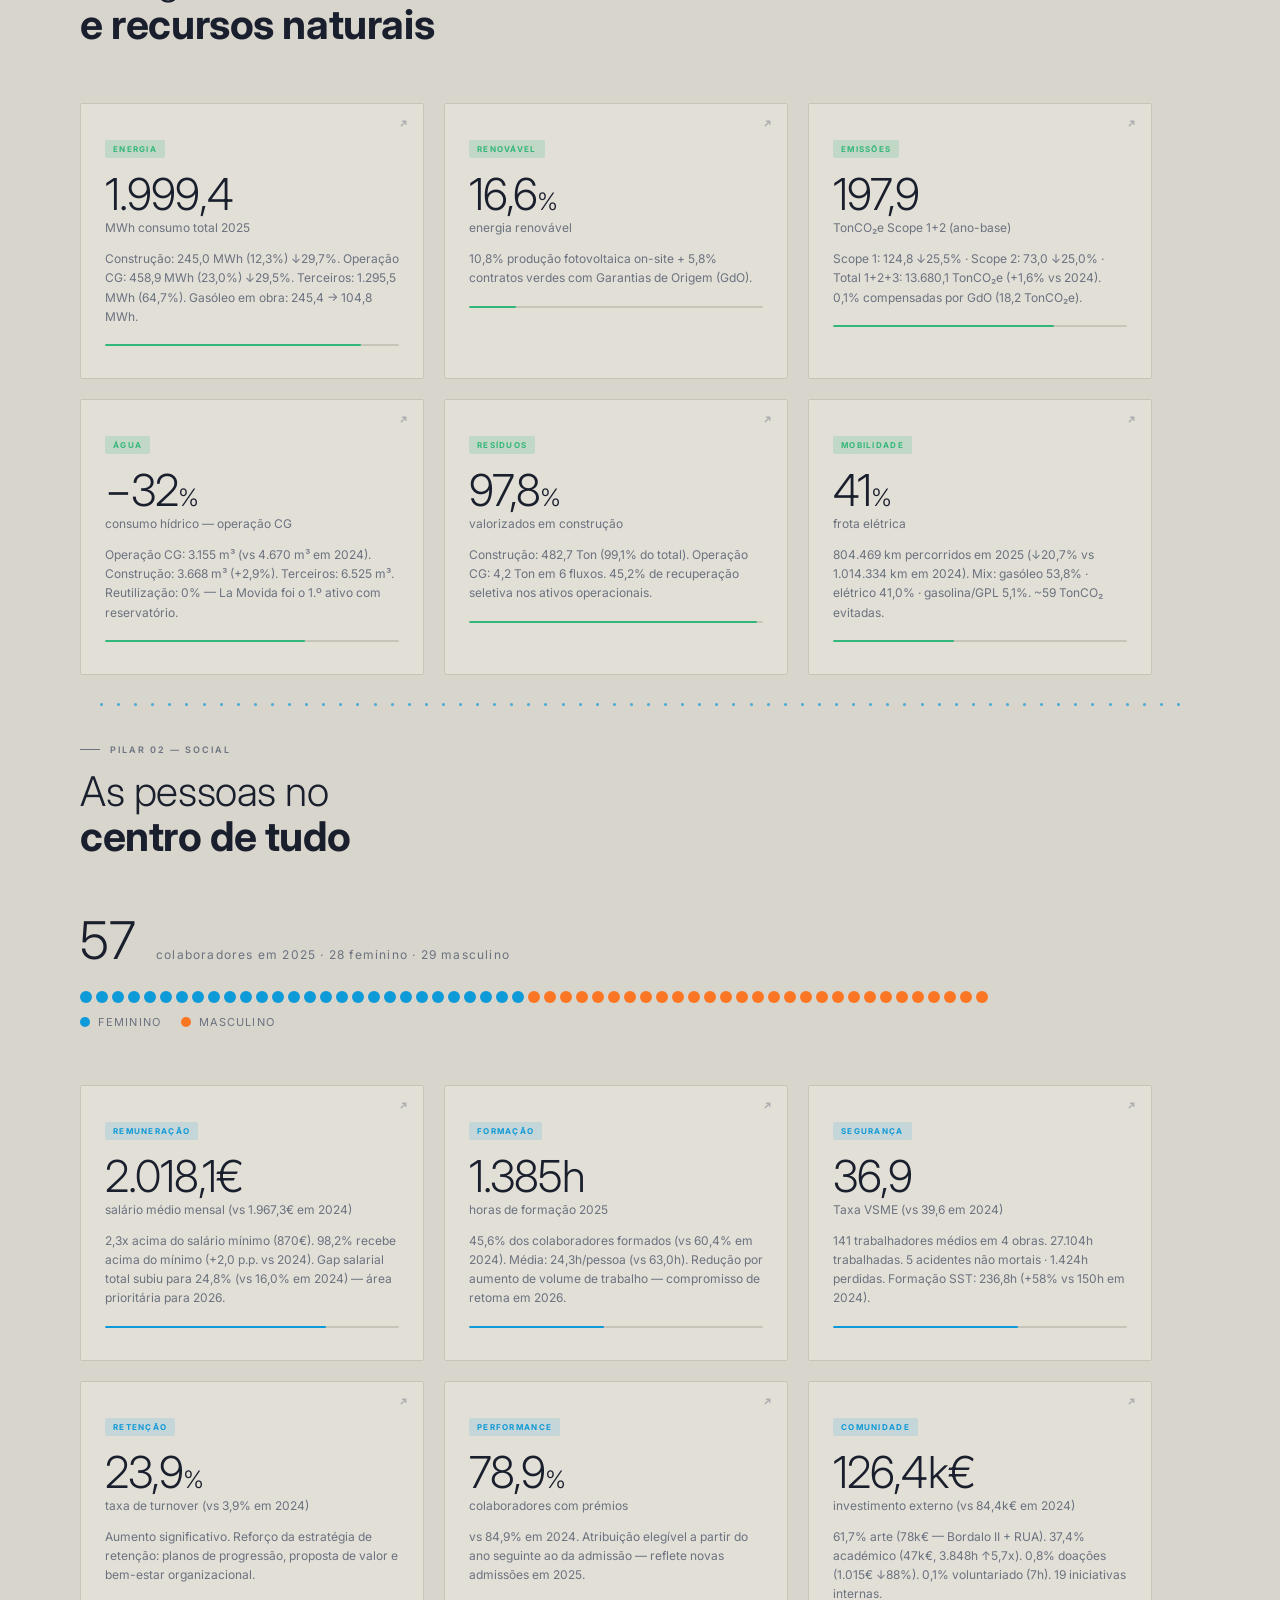
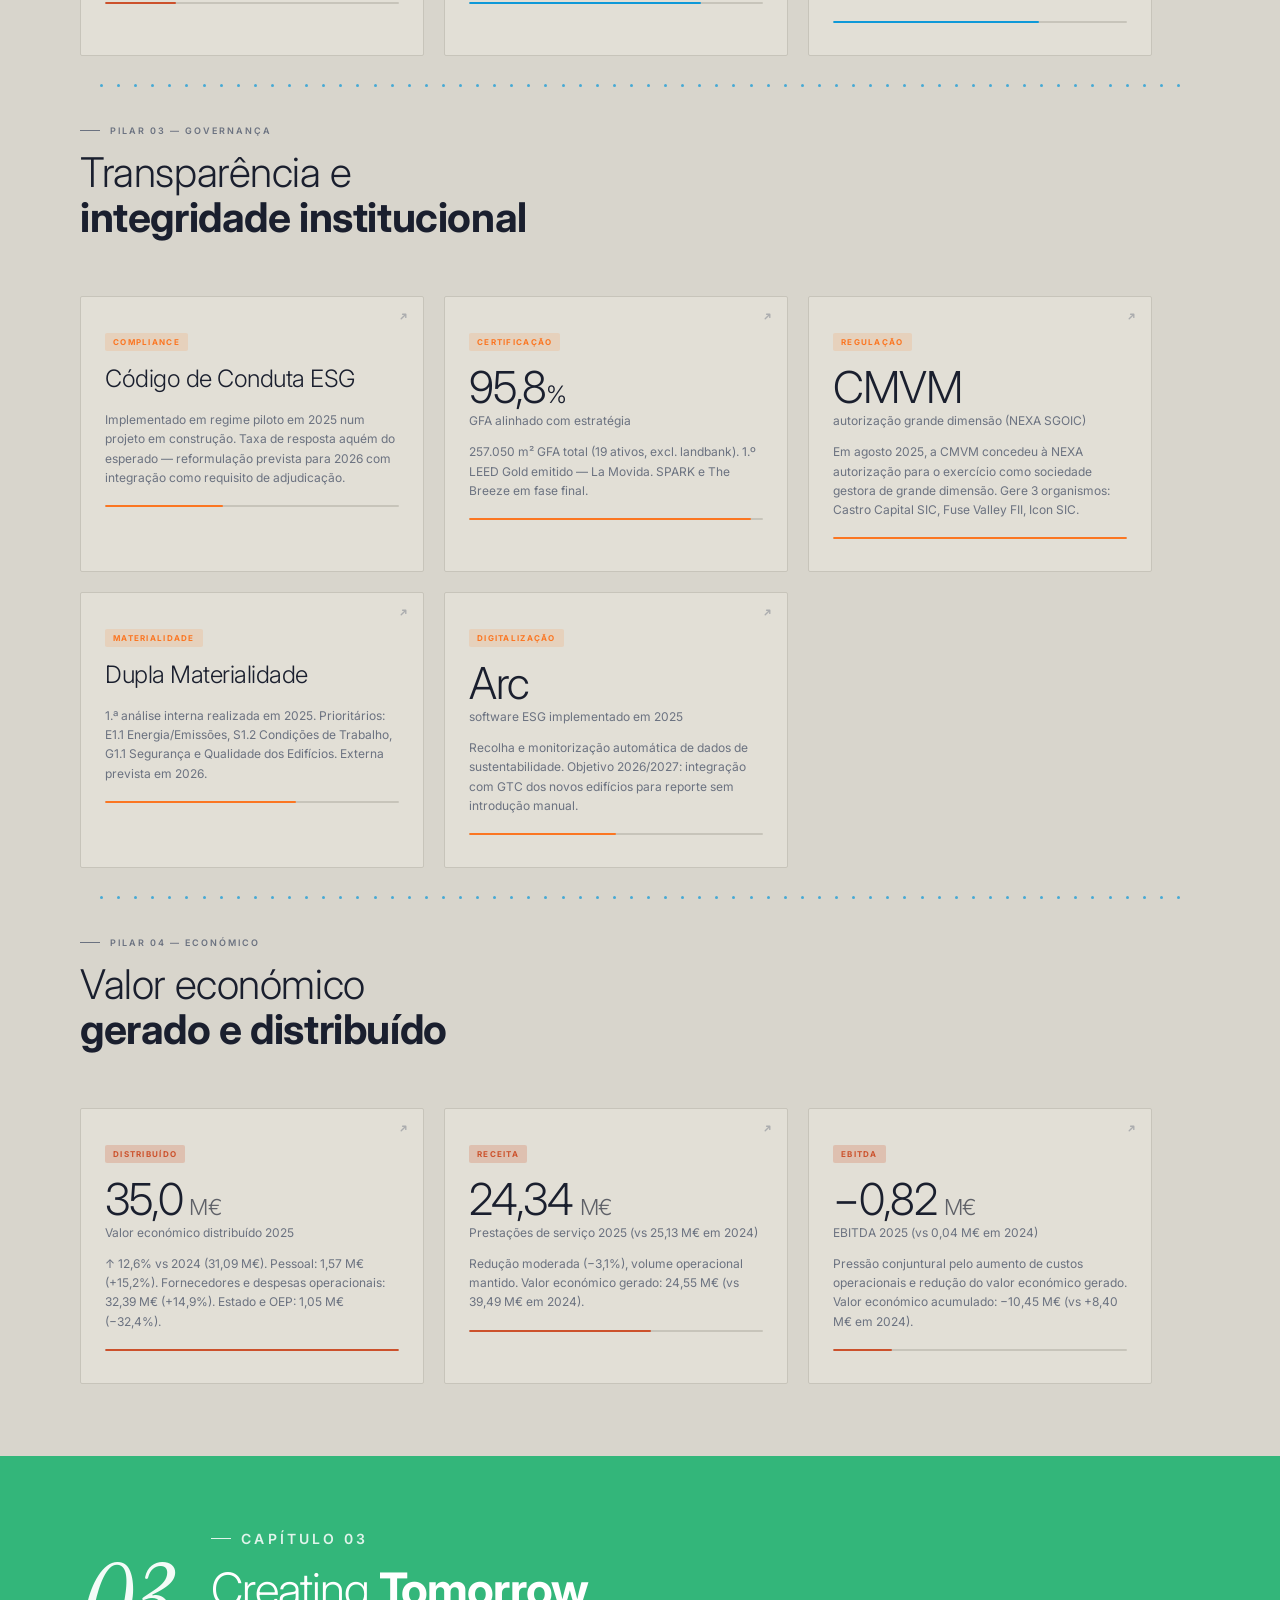
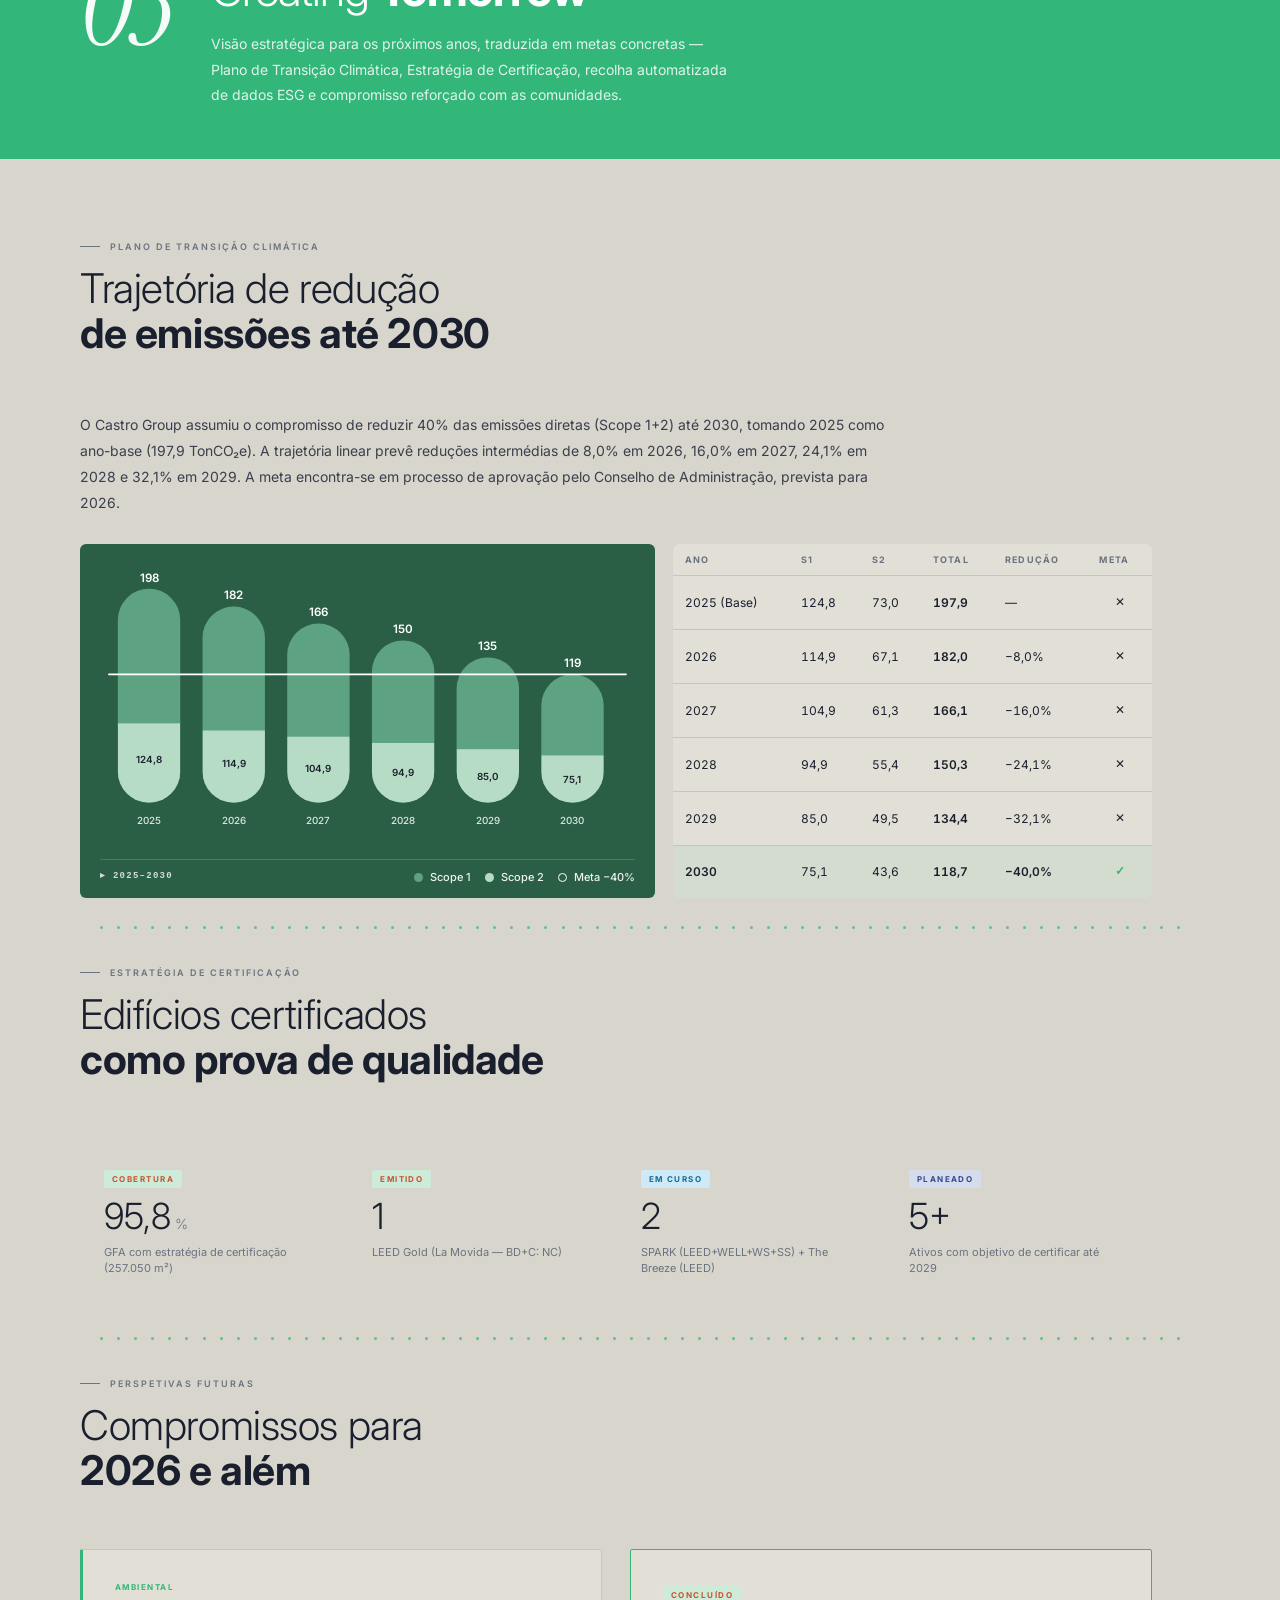
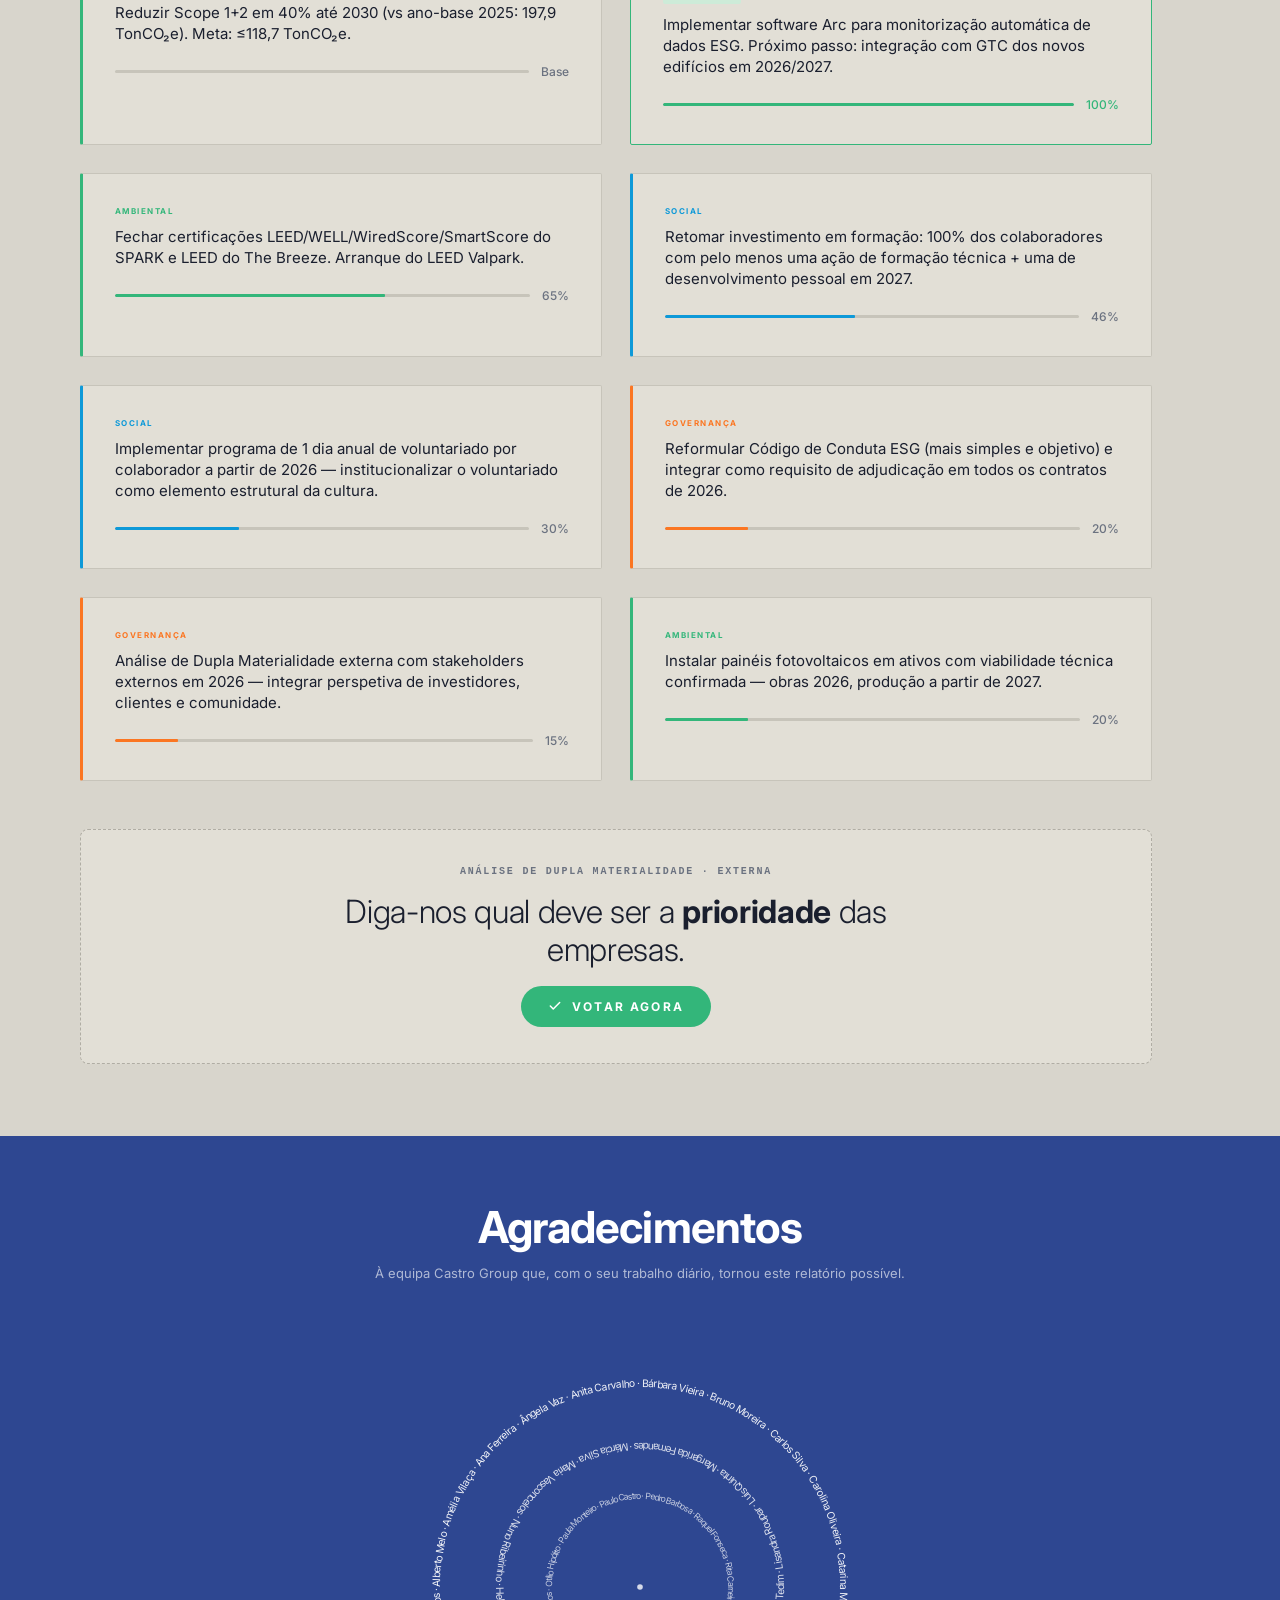
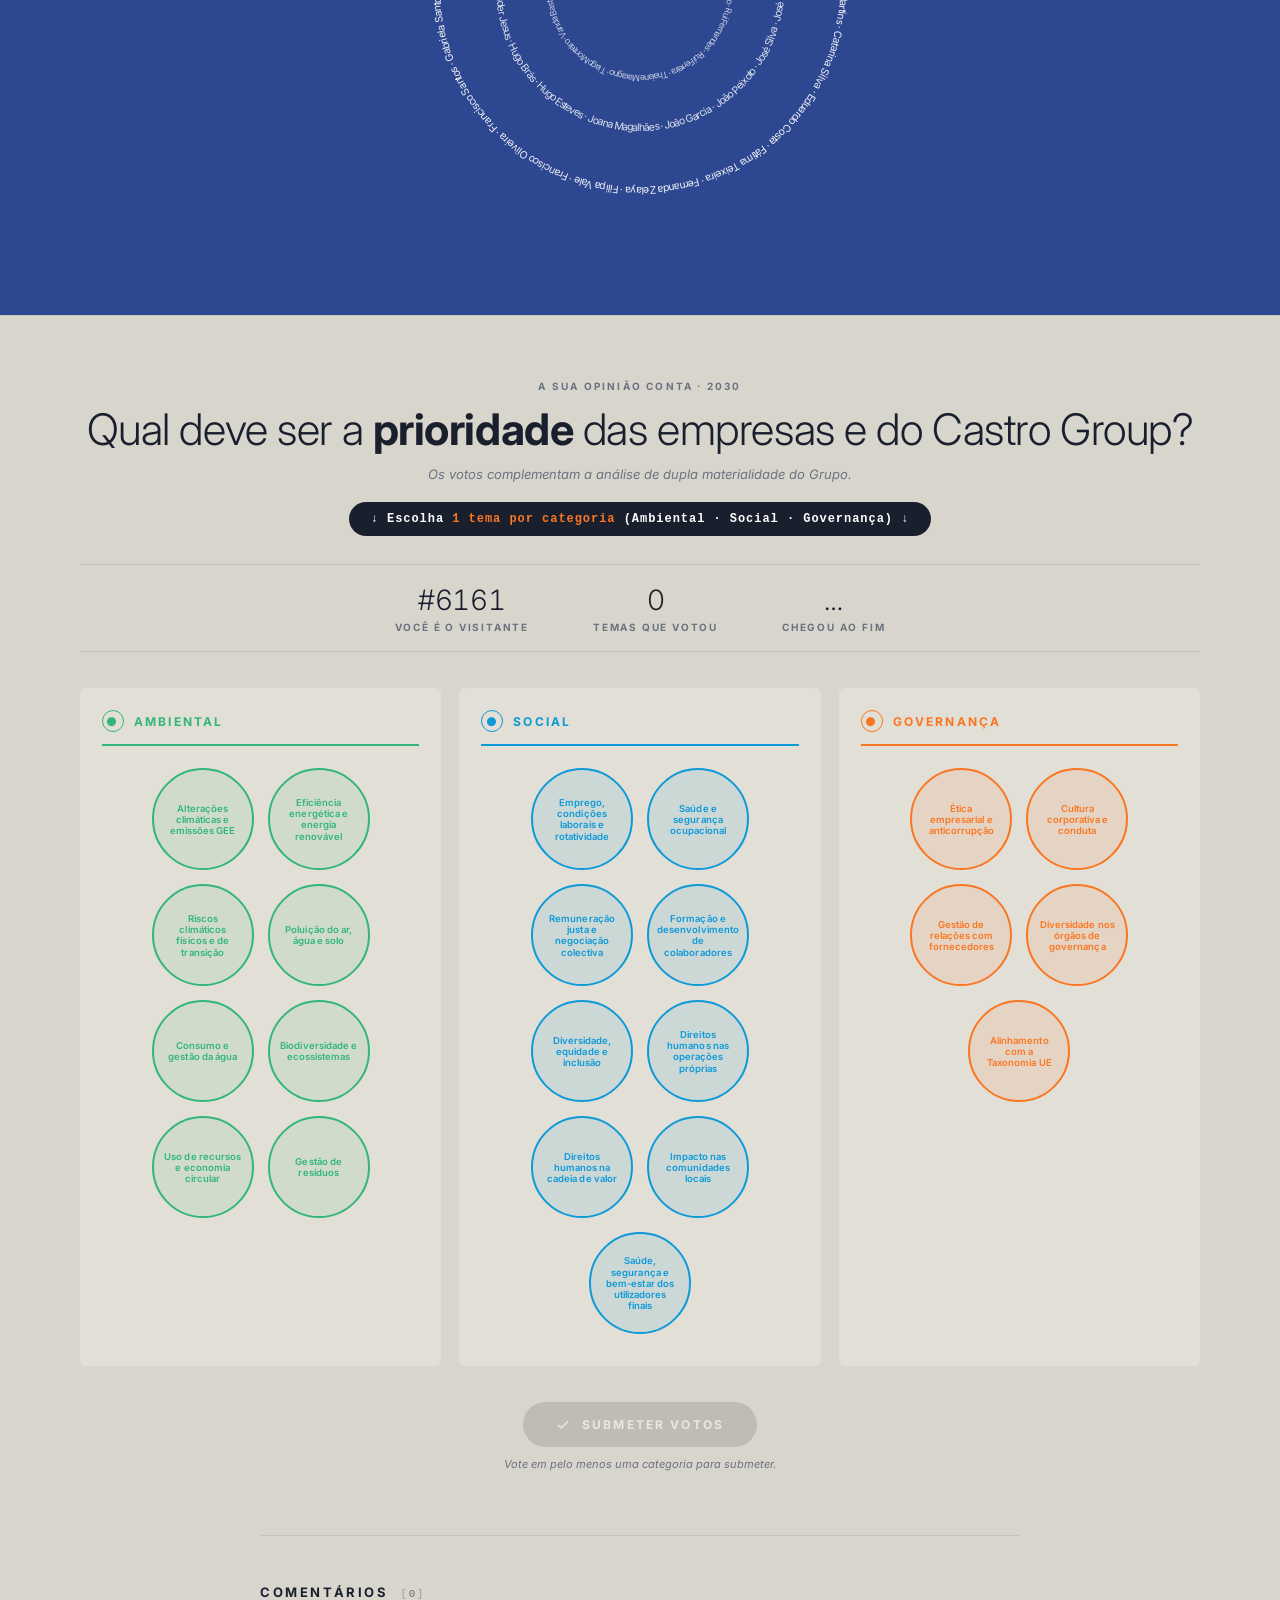
==== commit ecf51ab5: "feat(ticker): brand-color dots replace gray decoration User request: drop the gray drop-quote + 'Agu" ====
--- a/index.html
+++ b/index.html
@@ -2706,44 +2706,14 @@
   overflow: hidden;
 }
 
-/* Demo voices — clearly tagged so users know they're placeholders */
-.op-comments-ticker .op-comment-card.is-demo { opacity: 0.92; }
-.op-comments-ticker .op-comment-card.is-demo::after {
-  content: 'Exemplo';
-  position: absolute;
-  top: 16px; right: 18px;
-  font: 700 8.5px/1 'Inter', sans-serif;
-  letter-spacing: 0.18em;
-  text-transform: uppercase;
-  color: var(--cg-mid);
-  border: 1px solid var(--cg-border);
-  padding: 3px 6px 2px;
-  border-radius: 1px;
-  background: var(--cg-bone);
-  z-index: 2;
-}
-.op-comments-ticker .op-comment-card.is-demo .op-comment-author {
-  font-style: italic;
-  font-weight: 600;
-  color: var(--cg-mid);
-}
-
-/* Pure skeleton — empty placeholder card, oversized decorative ❝ glyph
-   fills the void as the hero element. No text, no meta, no votes. */
-.op-comments-ticker .op-comment-card.is-skeleton {
-  opacity: 1;
-}
+/* Skeleton card (empty state) — replaces the small dot with a big centered
+   color disc. No text, no badge: the dot IS the visual statement.
+   Each skeleton clone gets a different brand color via the nth-child cycle. */
 .op-comments-ticker .op-comment-card.is-skeleton::before {
-  content: '\201C';
-  font: italic 700 220px/1 'Instrument Serif', serif;
-  color: var(--cg-navy);
-  opacity: 0.07;
-  position: absolute;
-  top: -56px; left: 24px;
-}
-.op-comments-ticker .op-comment-card.is-skeleton::after {
-  content: 'Aguardando';
-  color: var(--cg-mid);
+  width: 88px; height: 88px;
+  top: 50%; left: 50%;
+  transform: translate(-50%, -50%);
+  box-shadow: 0 0 0 10px color-mix(in srgb, var(--card-accent) 14%, transparent);
 }
 .op-comments-ticker .op-comment-card:first-child { border-left: 1px solid var(--cg-border); }
 .op-comments-ticker .op-comment-card.is-mine {
@@ -2751,16 +2721,37 @@
   padding-left: 23px;
 }
 
-/* Big drop-quote behind text */
+/* Color identity dot — replaces the old gray drop-quote.
+   Each card has --card-accent set by nth-child cycle or data-pillar override.
+   The dot itself is rendered via ::before below (with two sizes: small for
+   real comments, large+centered for the empty skeleton state). */
+.op-comments-ticker .op-comment-card { --card-accent: var(--cg-navy); }
+.op-comments-ticker .op-comment-card:nth-child(5n+2) { --card-accent: var(--cg-orange); }
+.op-comments-ticker .op-comment-card:nth-child(5n+3) { --card-accent: var(--cg-cyan);   }
+.op-comments-ticker .op-comment-card:nth-child(5n+4) { --card-accent: var(--cg-green);  }
+.op-comments-ticker .op-comment-card:nth-child(5n+5) { --card-accent: var(--cg-rust);   }
+
+/* Real comments override the cycle with the pillar of their first vote */
+.op-comments-ticker .op-comment-card[data-pillar="amb"] { --card-accent: var(--cg-green); }
+.op-comments-ticker .op-comment-card[data-pillar="soc"] { --card-accent: var(--cg-cyan);  }
+.op-comments-ticker .op-comment-card[data-pillar="gov"] { --card-accent: var(--cg-orange);}
+
+/* The dot itself — default = small identifier dot for real comments */
 .op-comments-ticker .op-comment-card::before {
-  content: '\201C';
+  content: '';
   position: absolute;
-  top: -16px; left: 18px;
-  font: italic 700 96px/1 'Instrument Serif', serif;
-  color: var(--cg-navy);
-  opacity: 0.08;
-  pointer-events: none;
-  z-index: 0;
+  display: block;
+  border-radius: 50%;
+  background: var(--card-accent);
+  width: 12px; height: 12px;
+  top: 26px; left: 26px;
+  z-index: 1;
+  box-shadow: 0 0 0 4px color-mix(in srgb, var(--card-accent) 12%, transparent);
+}
+
+/* Shift meta line so it clears the dot */
+.op-comments-ticker .op-comment-card:not(.is-skeleton) .op-comment-meta {
+  padding-left: 22px;
 }
 
 /* Meta line — uppercase editorial tracking */
@@ -6178,6 +6169,14 @@
       if (mine)   cls += ' is-mine';
       if (c.demo) cls += ' is-demo';
       card.className = cls;
+
+      // Identity dot color — derived from the first vote's pillar (E/S/G)
+      // so the card visually anchors to the ESG theme. Skeletons + comments
+      // without votes fall through to the nth-child color cycle in CSS.
+      if (c.votes && c.votes.length) {
+        const p = pillarOf(c.votes[0]);
+        if (p) card.setAttribute('data-pillar', p);
+      }
 
       const meta = document.createElement('div');
       meta.className = 'op-comment-meta';
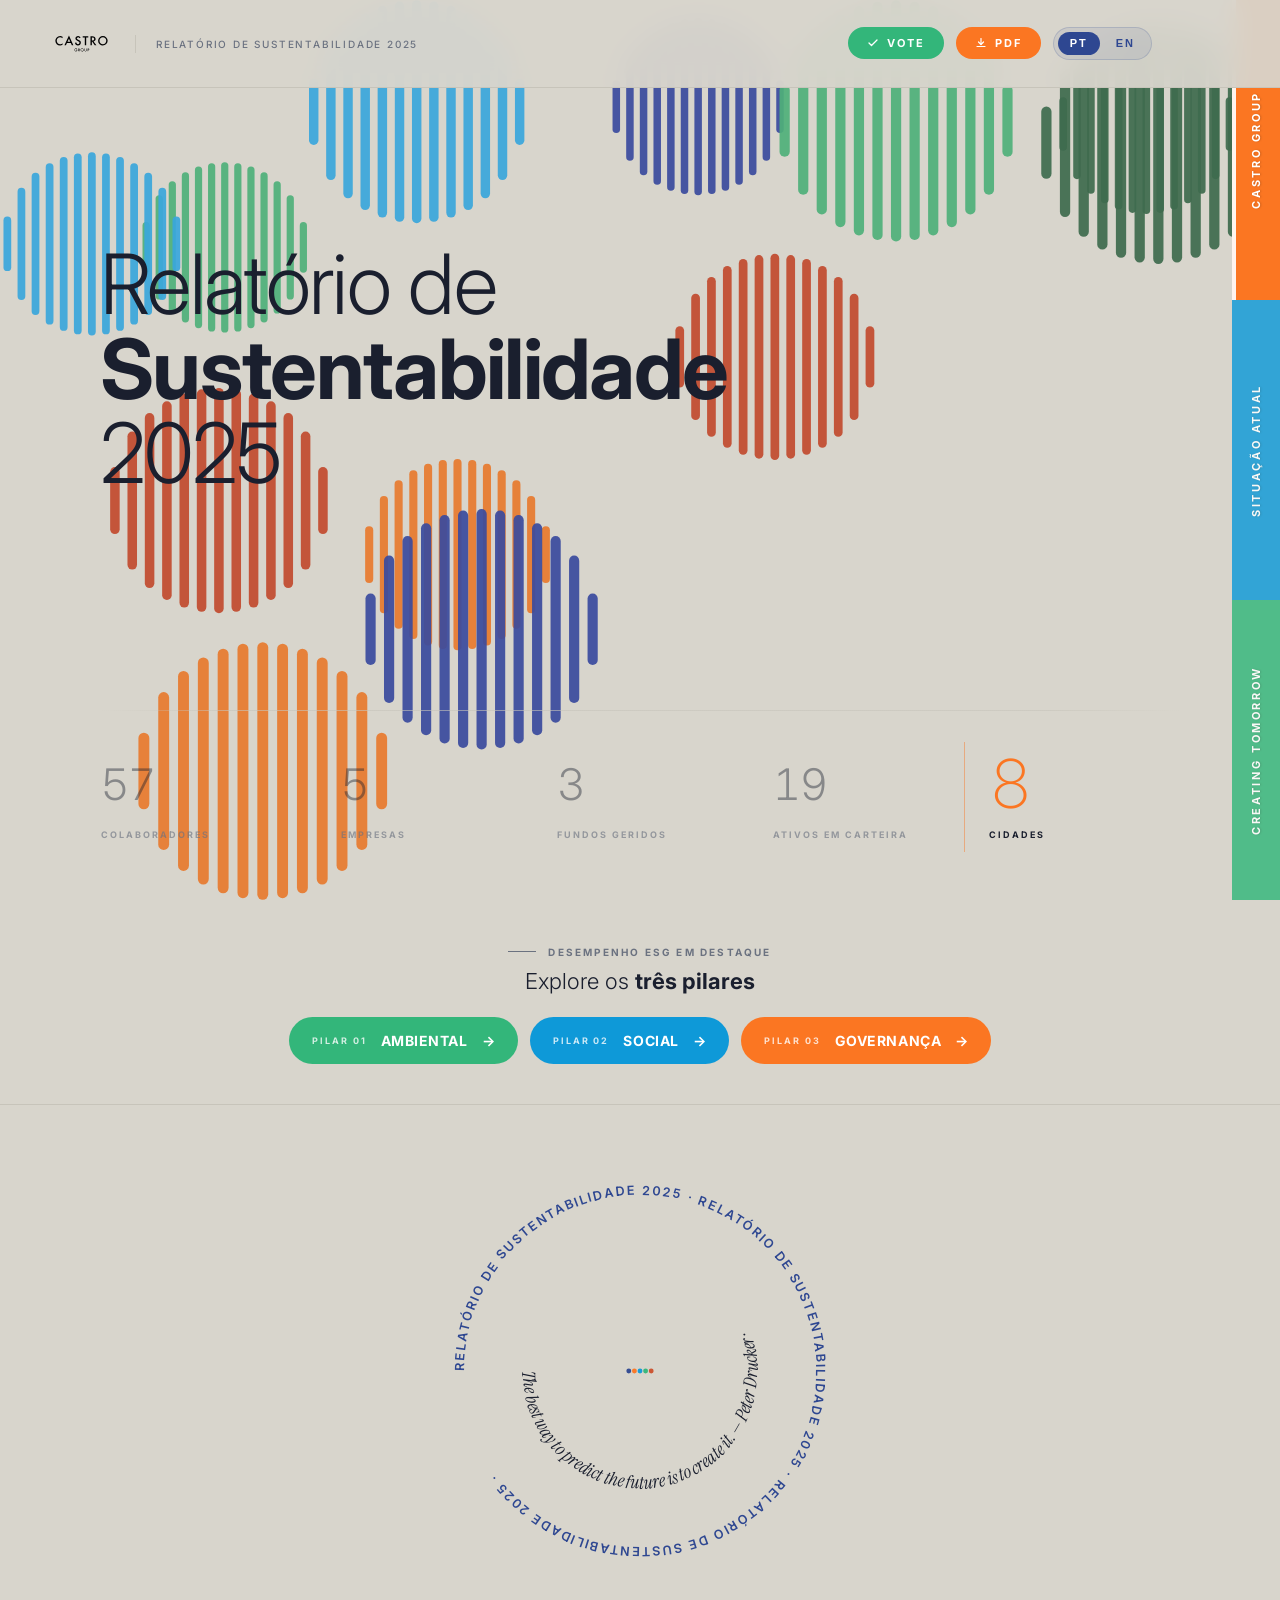
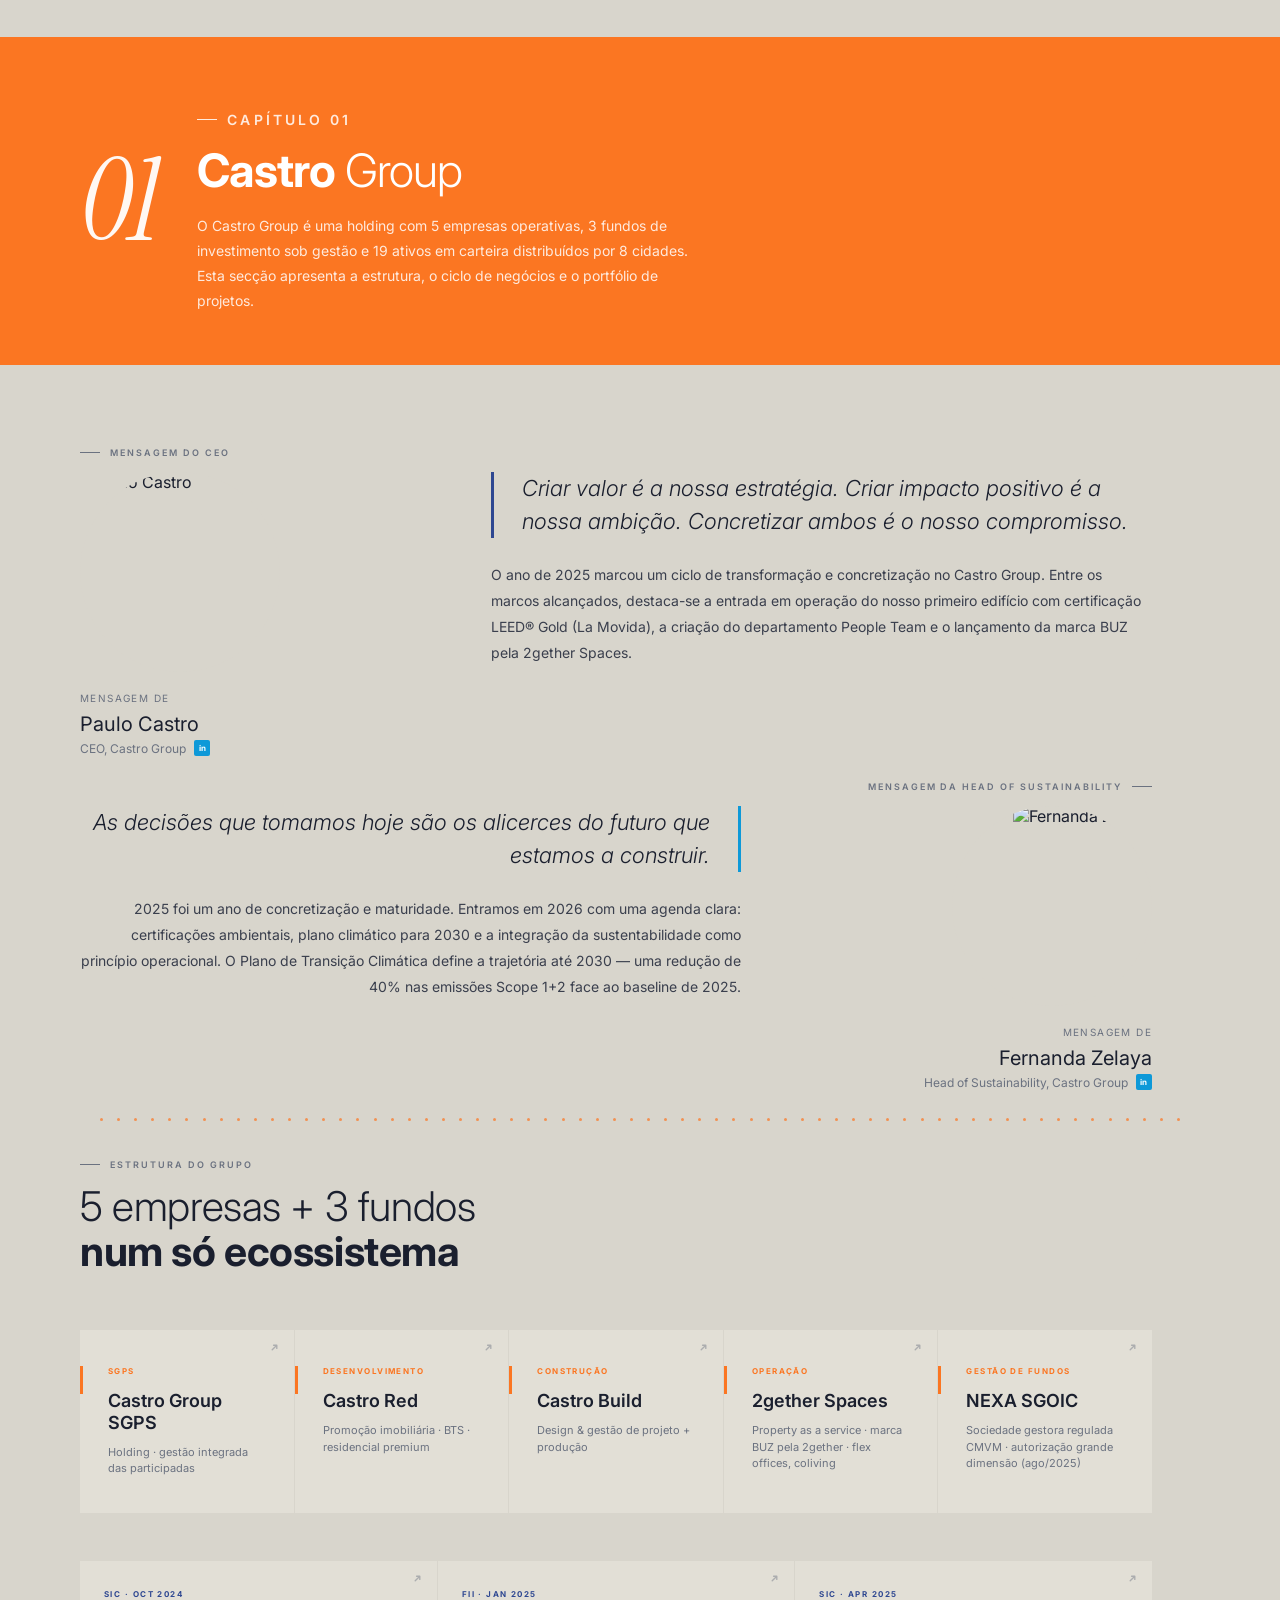
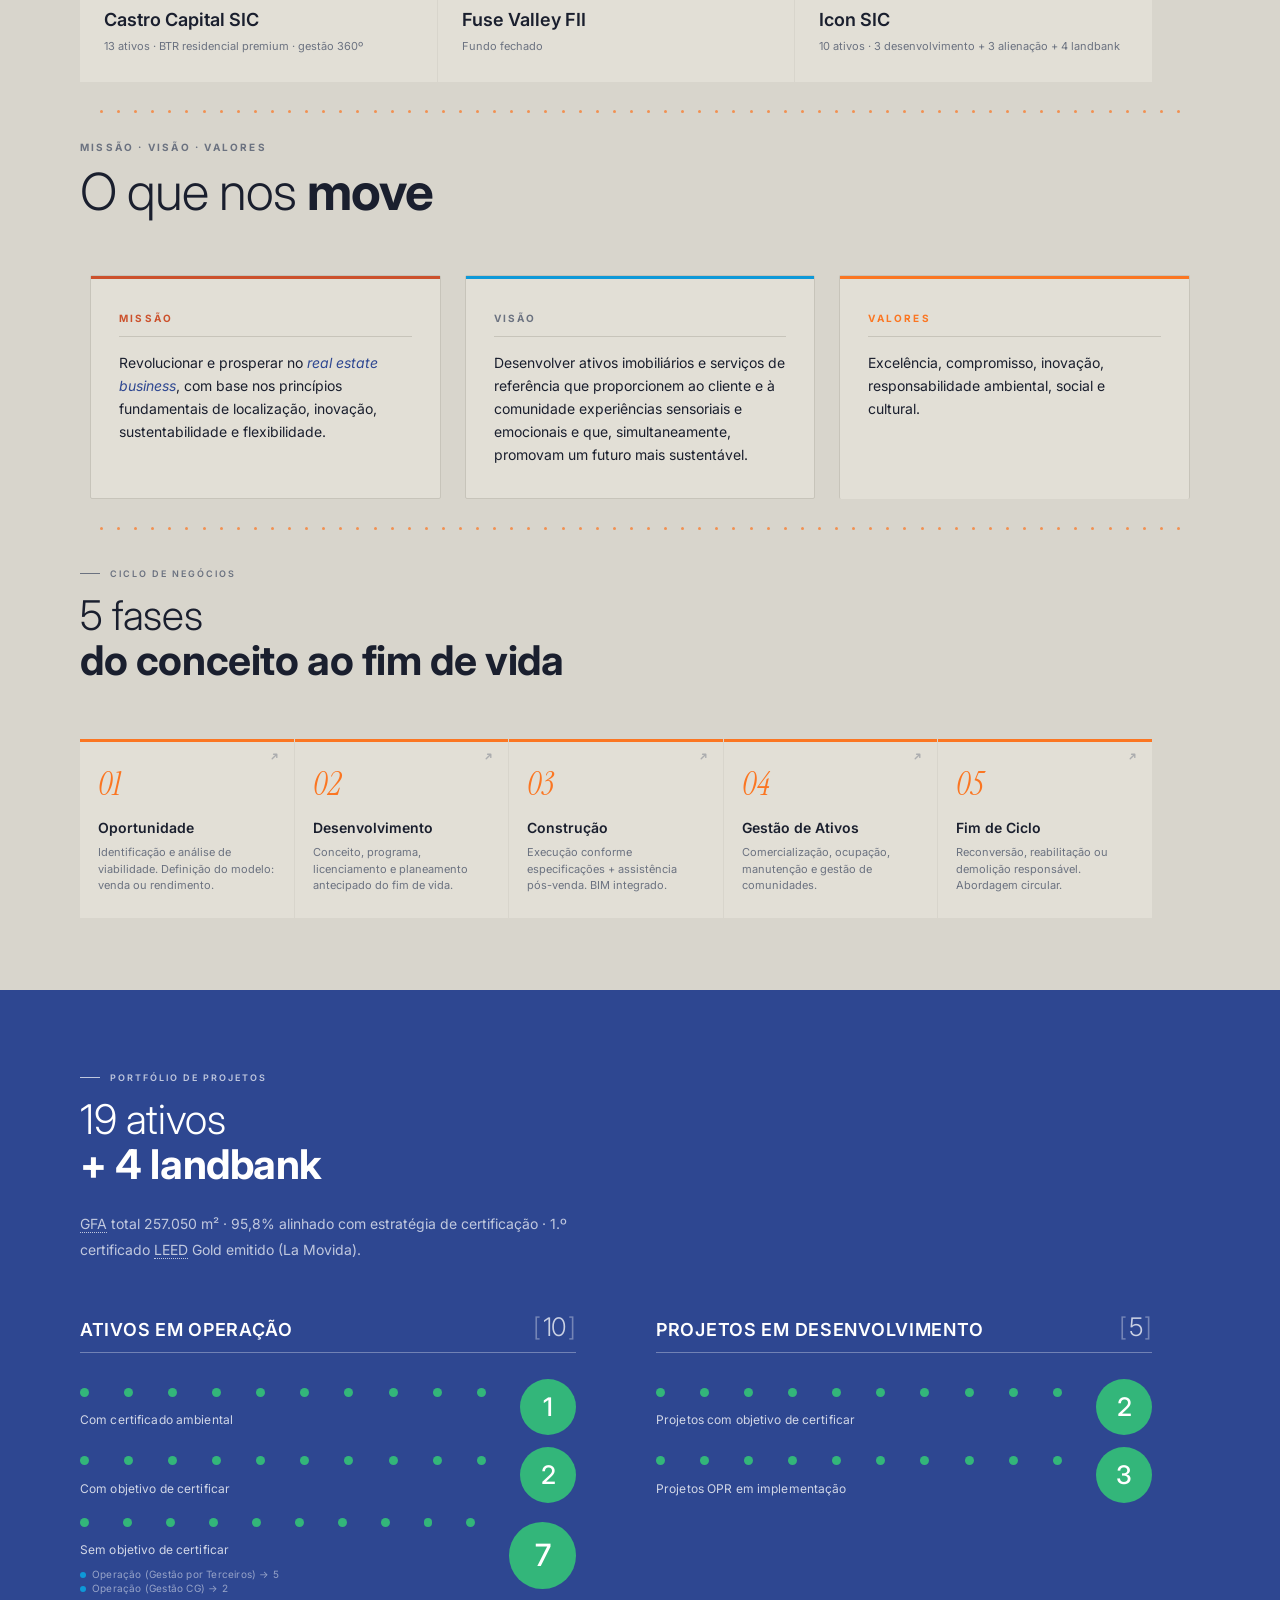
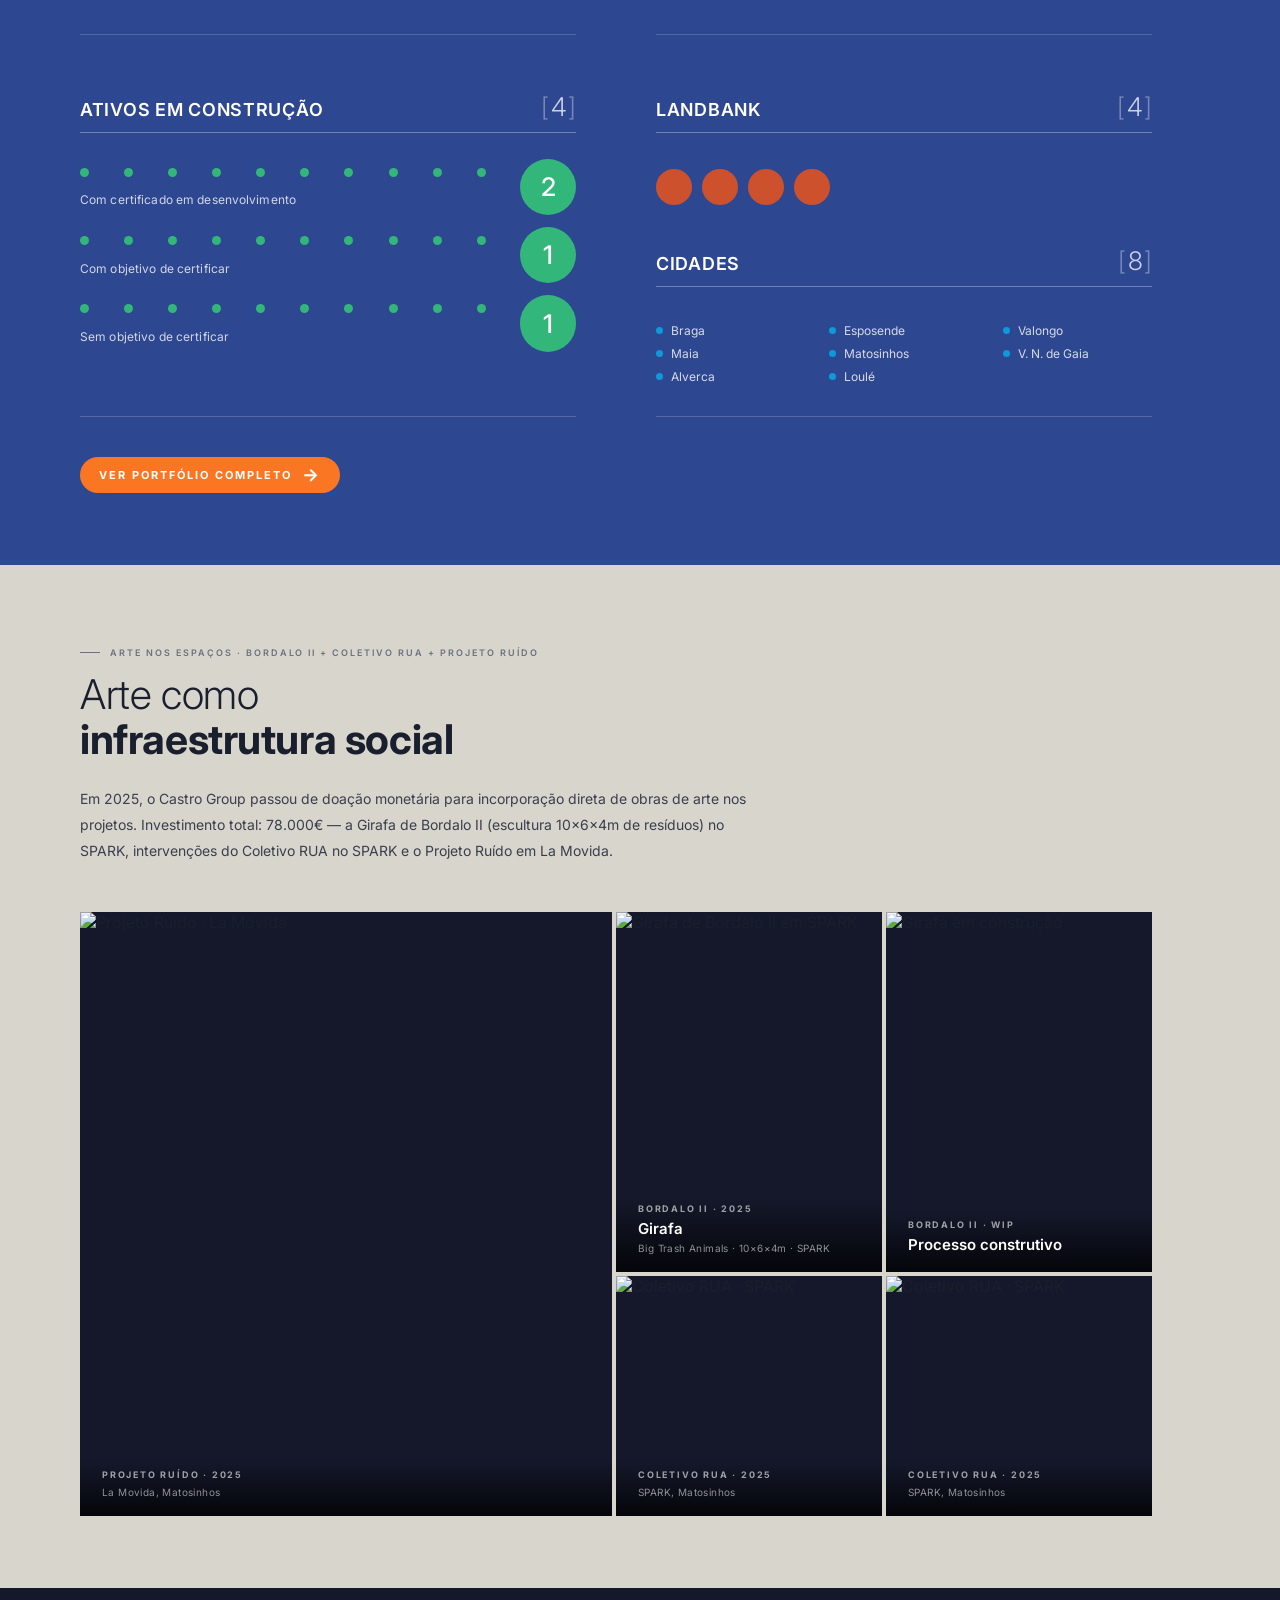
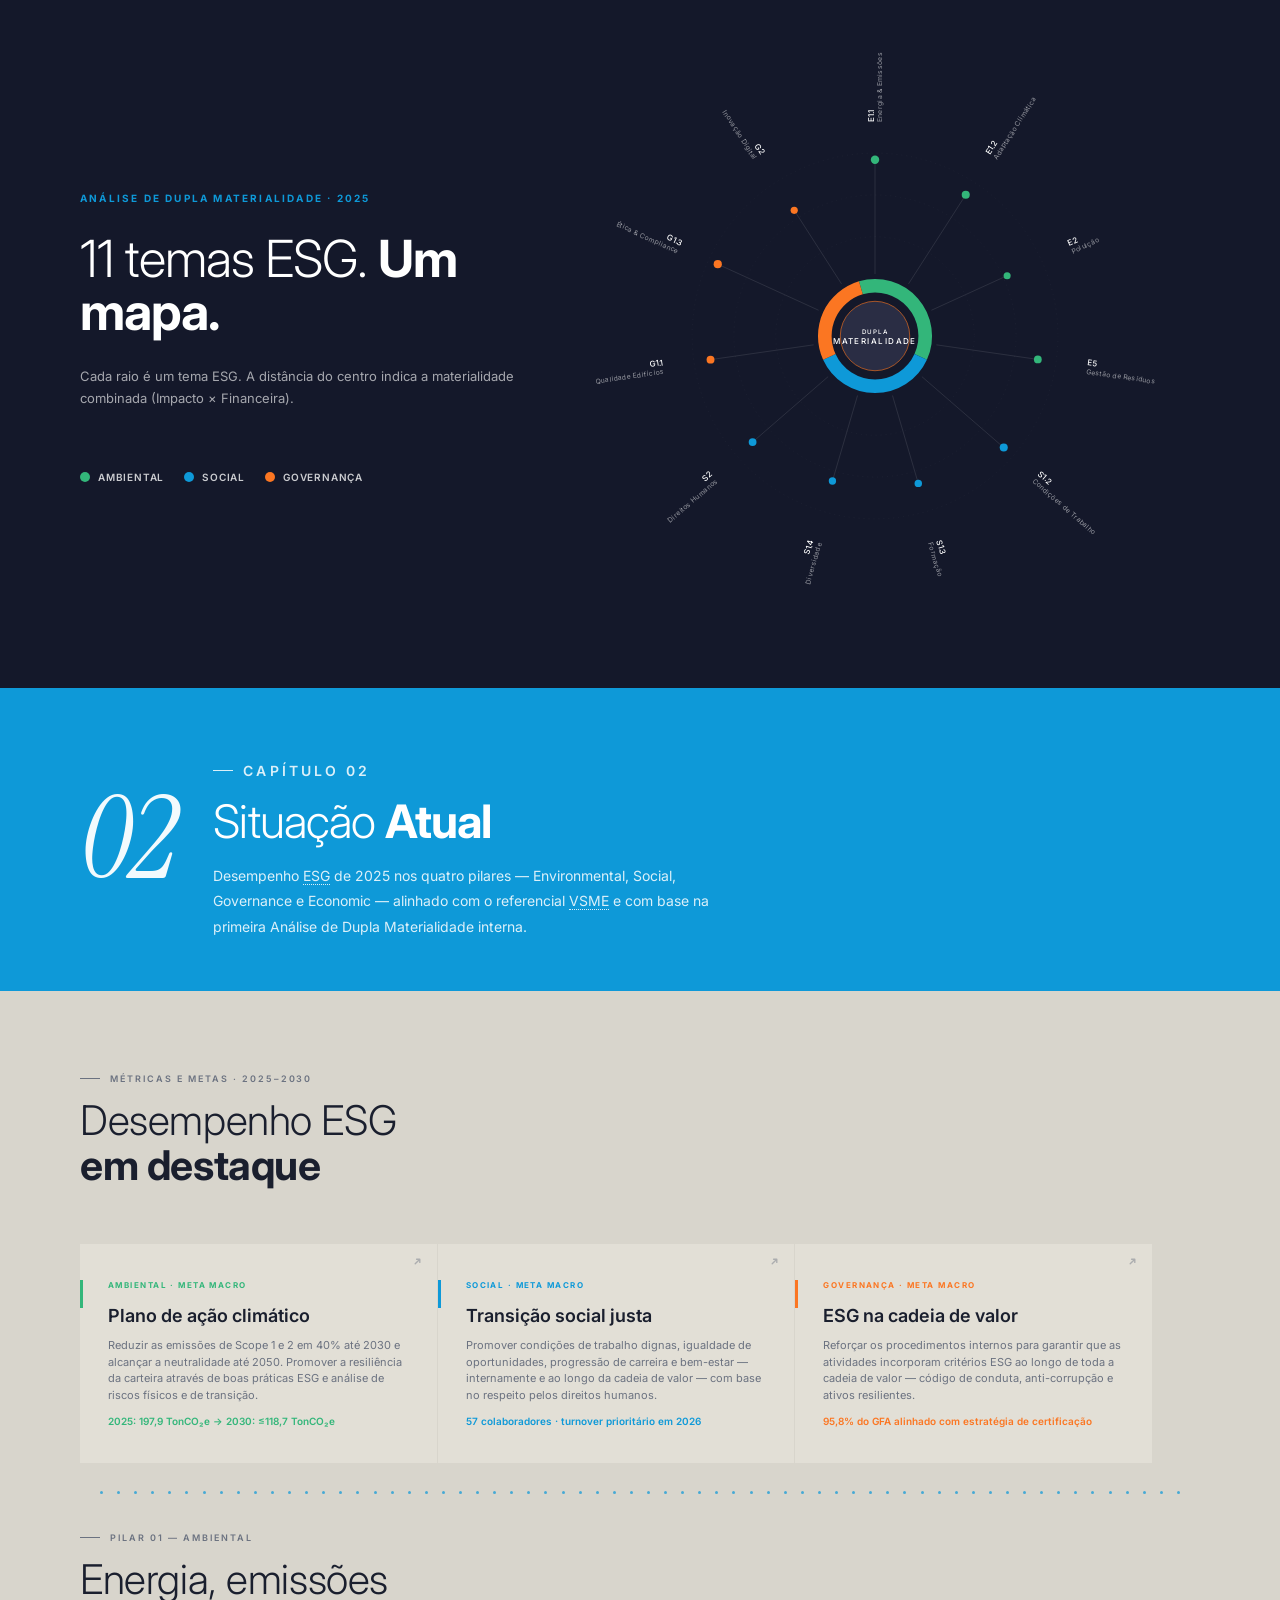
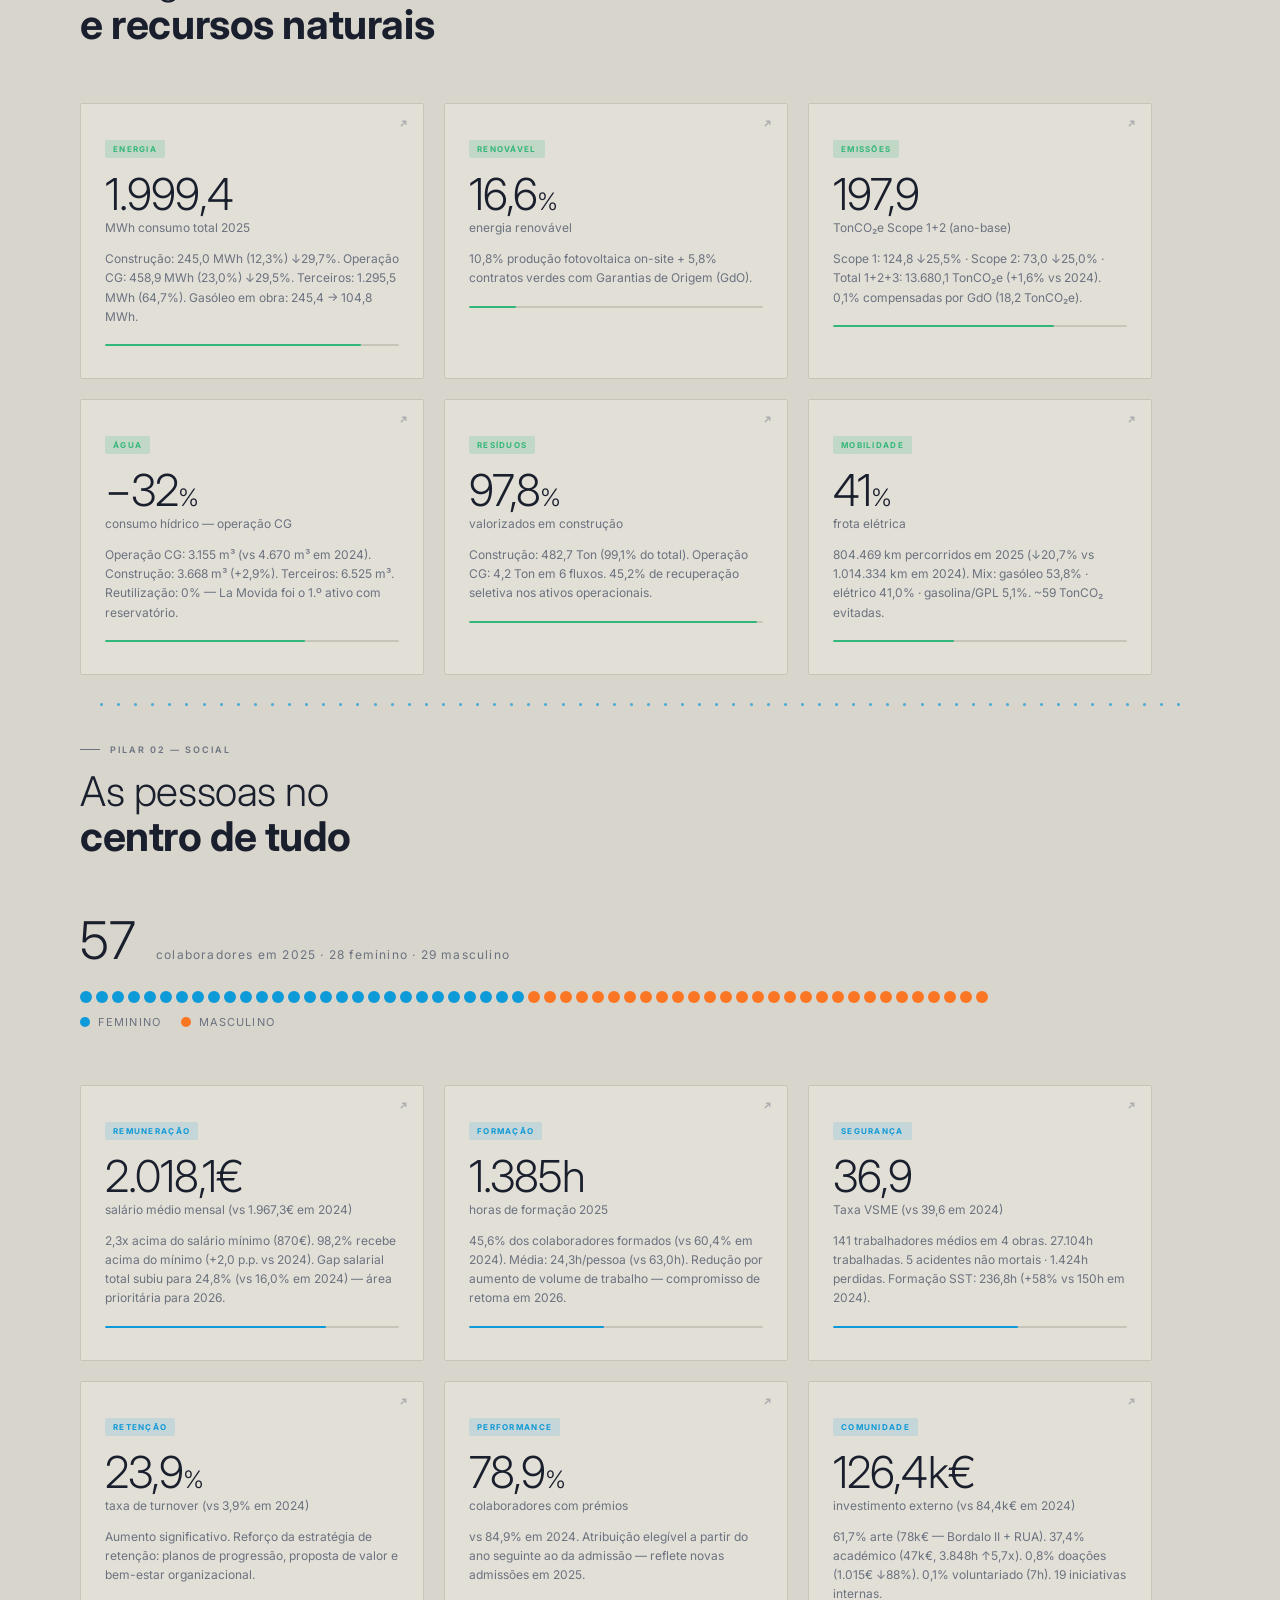
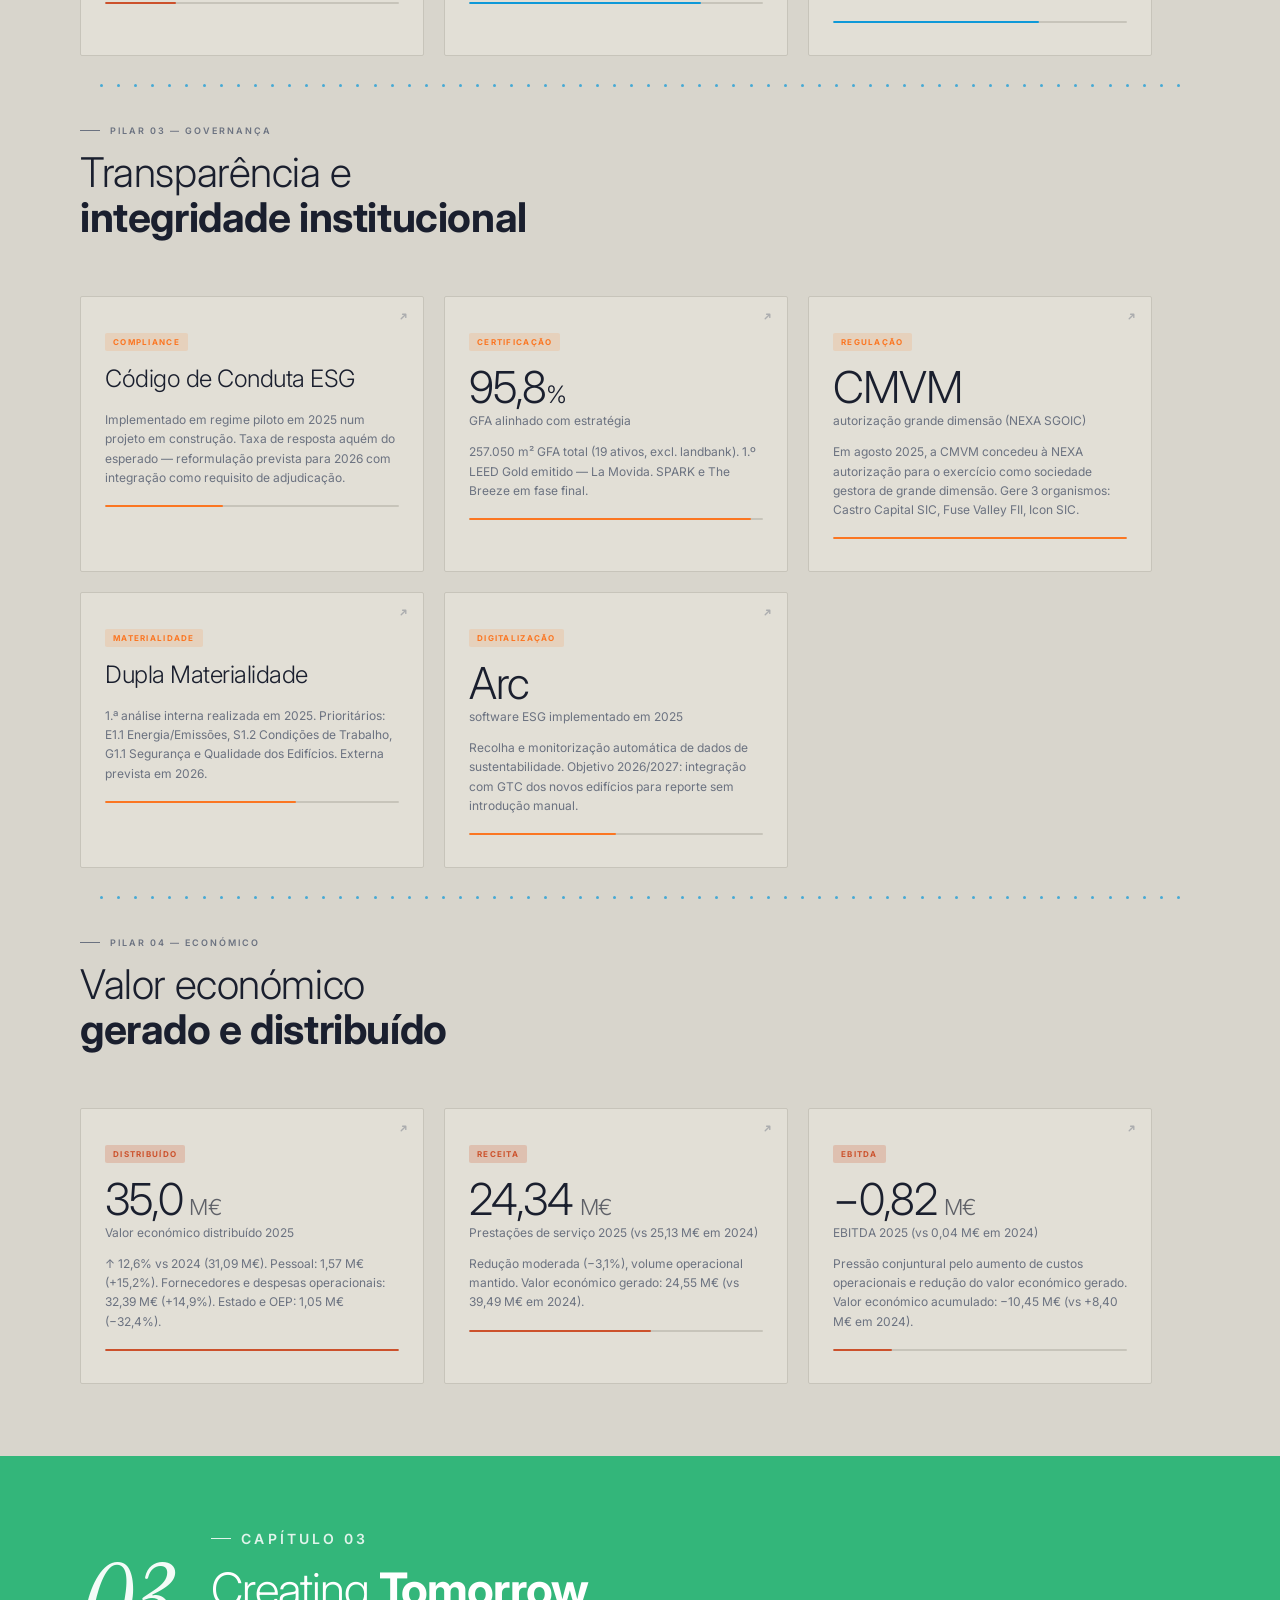
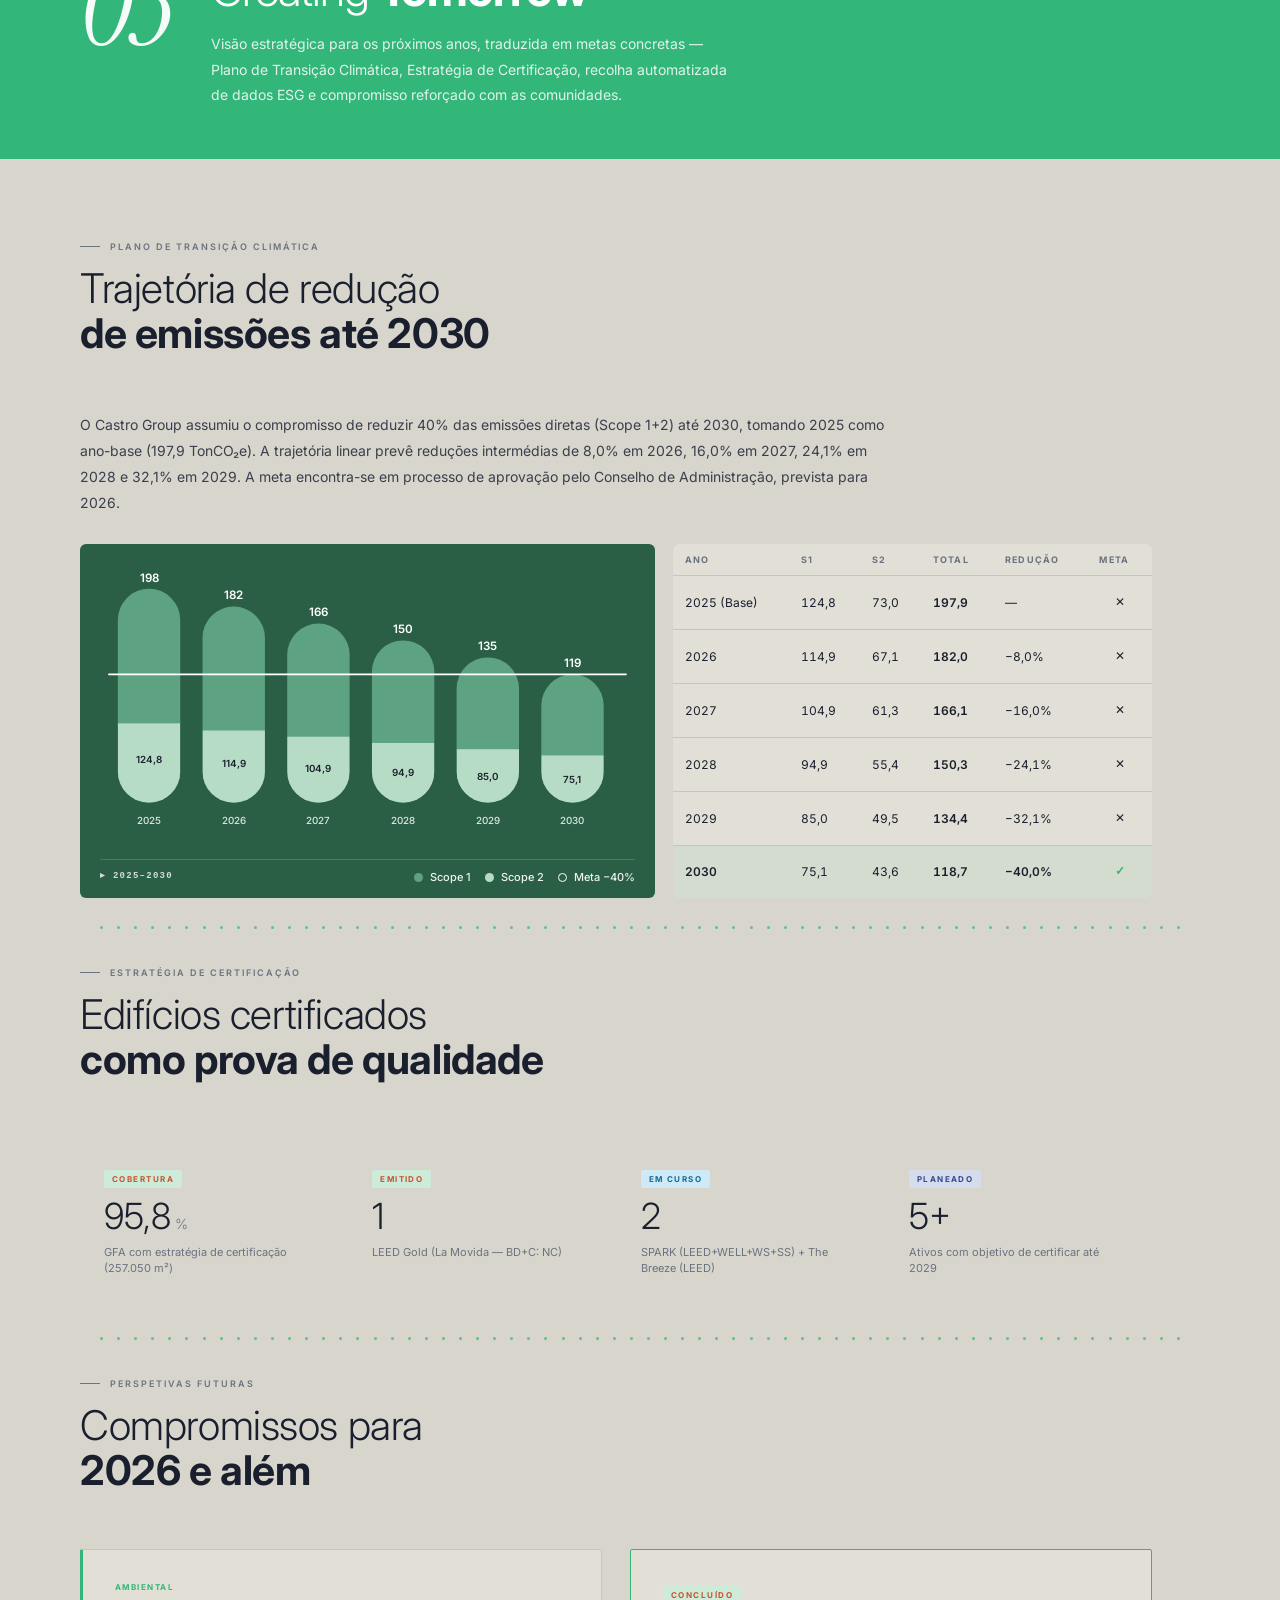
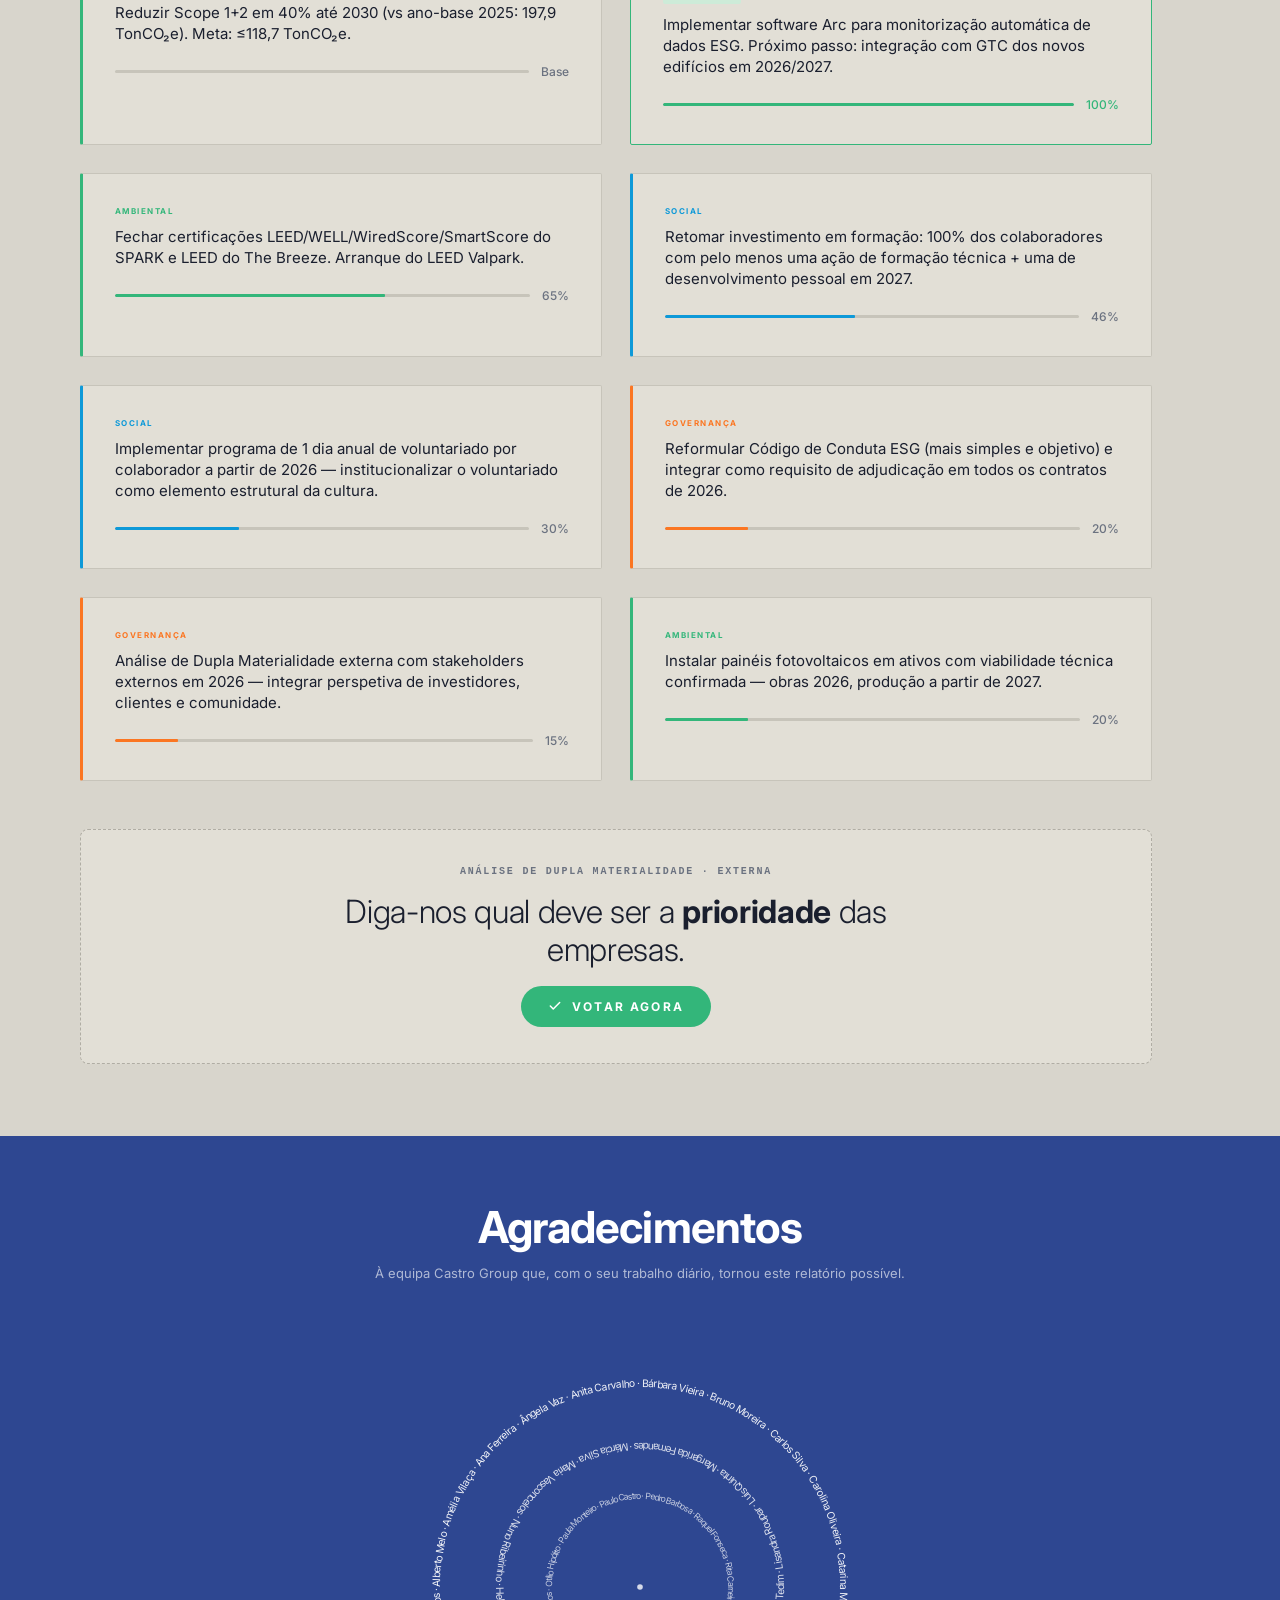
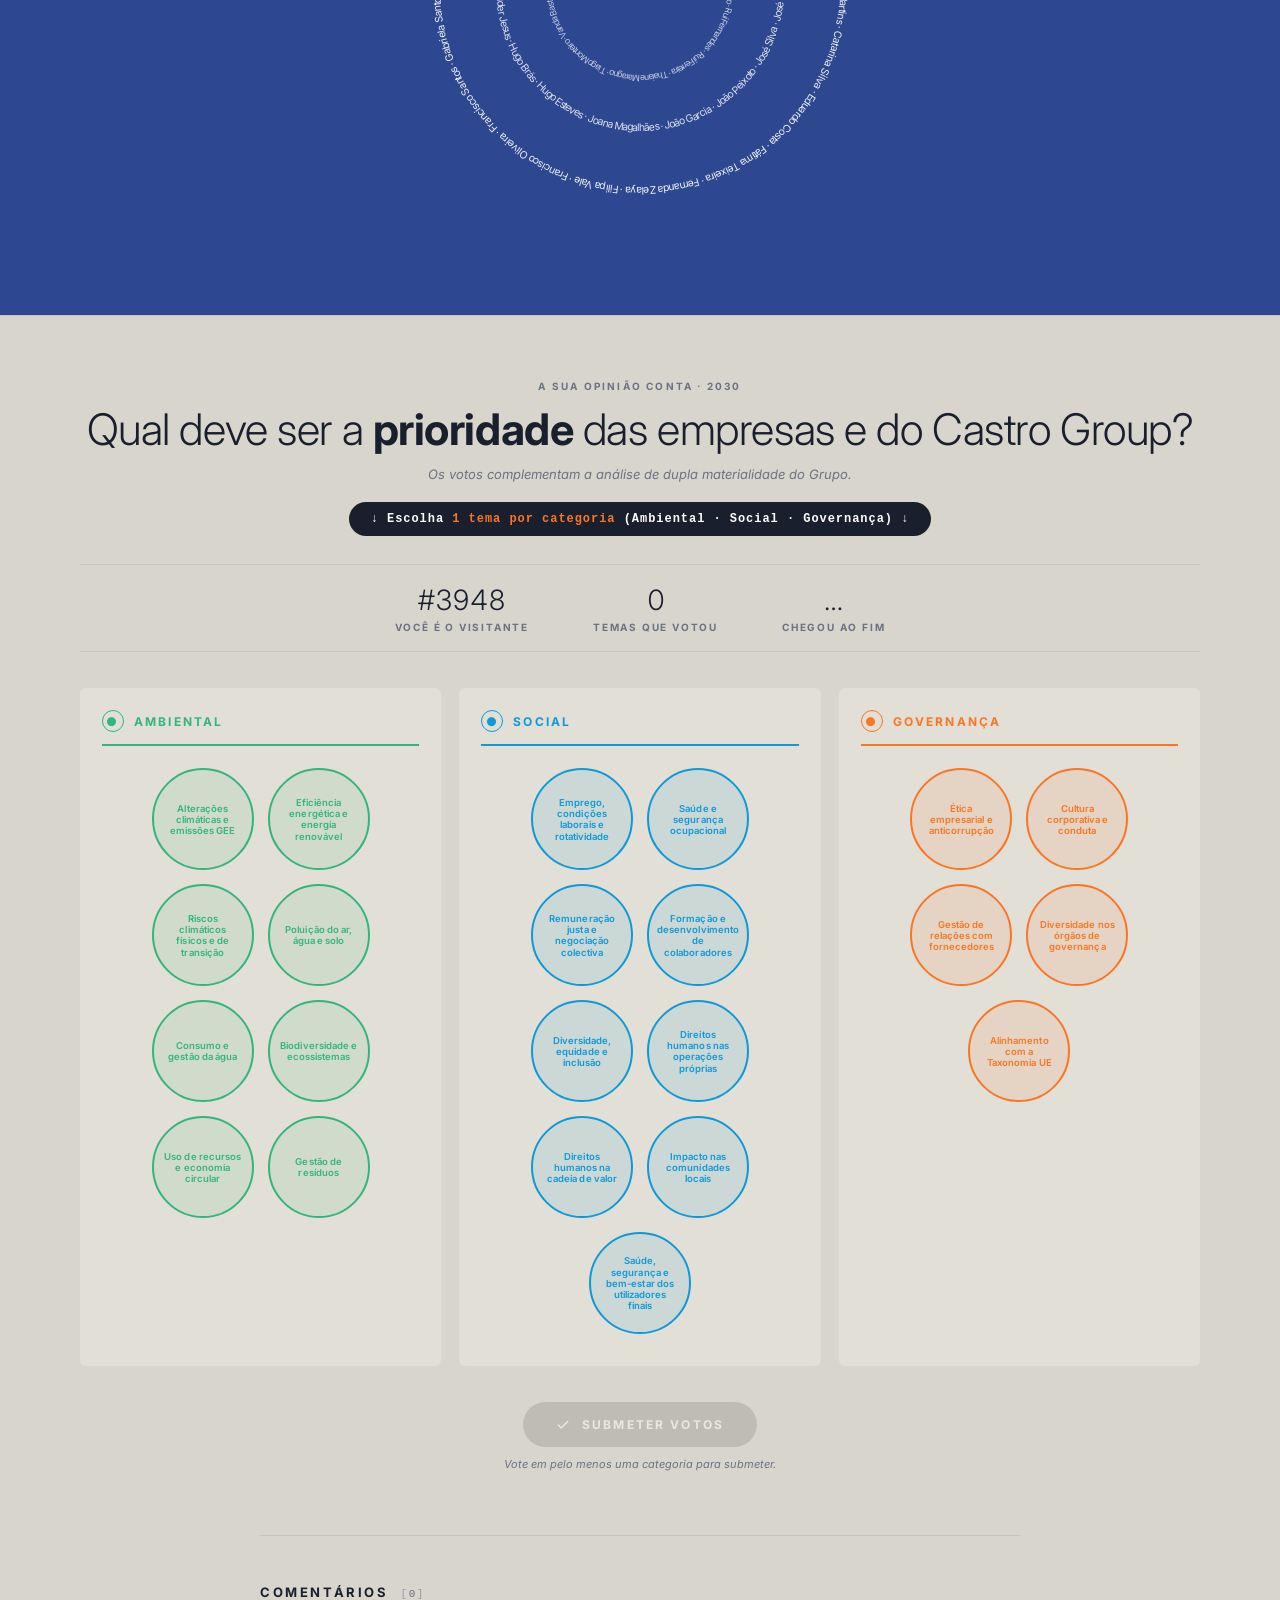
==== commit 97bfe186: "chore: reset all visitor/comment counters for public launch Fresh start before the LinkedIn announce" ====
--- a/index.html
+++ b/index.html
@@ -2690,68 +2690,55 @@
 
 /* Cards inside ticker — square magazine tiles, fixed dimensions */
 .op-comments-ticker .op-comment-card {
-  flex: 0 0 300px;
-  width: 300px;
-  height: 300px;                /* SQUARE — rolls left as a uniform block */
+  flex: 0 0 340px;
+  width: 340px;
+  height: 340px;                /* SQUARE — rolls left as a uniform block */
   background: transparent;
   border: none;
   border-right: 1px solid var(--cg-border);
   border-radius: 0;
-  padding: 22px 26px 22px;
+  padding: 20px 22px;
   position: relative;
   display: flex;
   flex-direction: column;
-  gap: 14px;
+  gap: 12px;
   margin: 0;
   overflow: hidden;
 }
 
-/* Skeleton card (empty state) — replaces the small dot with a big centered
-   color disc. No text, no badge: the dot IS the visual statement.
-   Each skeleton clone gets a different brand color via the nth-child cycle. */
-.op-comments-ticker .op-comment-card.is-skeleton::before {
-  width: 88px; height: 88px;
-  top: 50%; left: 50%;
-  transform: translate(-50%, -50%);
-  box-shadow: 0 0 0 10px color-mix(in srgb, var(--card-accent) 14%, transparent);
-}
+/* Skeleton inherits the same tiny dot — no overrides needed.
+   Cards stay visually identical to real comments (just empty inside),
+   keeping the rolling rhythm consistent across both states. */
 .op-comments-ticker .op-comment-card:first-child { border-left: 1px solid var(--cg-border); }
 .op-comments-ticker .op-comment-card.is-mine {
   border-left: 3px solid var(--cg-orange);
   padding-left: 23px;
 }
 
-/* Color identity dot — replaces the old gray drop-quote.
-   Each card has --card-accent set by nth-child cycle or data-pillar override.
-   The dot itself is rendered via ::before below (with two sizes: small for
-   real comments, large+centered for the empty skeleton state). */
+/* Decorative color dot — small, minimal, free-cycling.
+   Each card gets one of the 5 brand colors based purely on position.
+   Color is NOT tied to the comment's vote — it's pure visual rhythm. */
 .op-comments-ticker .op-comment-card { --card-accent: var(--cg-navy); }
 .op-comments-ticker .op-comment-card:nth-child(5n+2) { --card-accent: var(--cg-orange); }
 .op-comments-ticker .op-comment-card:nth-child(5n+3) { --card-accent: var(--cg-cyan);   }
 .op-comments-ticker .op-comment-card:nth-child(5n+4) { --card-accent: var(--cg-green);  }
 .op-comments-ticker .op-comment-card:nth-child(5n+5) { --card-accent: var(--cg-rust);   }
 
-/* Real comments override the cycle with the pillar of their first vote */
-.op-comments-ticker .op-comment-card[data-pillar="amb"] { --card-accent: var(--cg-green); }
-.op-comments-ticker .op-comment-card[data-pillar="soc"] { --card-accent: var(--cg-cyan);  }
-.op-comments-ticker .op-comment-card[data-pillar="gov"] { --card-accent: var(--cg-orange);}
-
-/* The dot itself — default = small identifier dot for real comments */
+/* The decorative dot — tiny accent in the upper-left of every card */
 .op-comments-ticker .op-comment-card::before {
   content: '';
   position: absolute;
   display: block;
   border-radius: 50%;
   background: var(--card-accent);
-  width: 12px; height: 12px;
-  top: 26px; left: 26px;
+  width: 7px; height: 7px;
+  top: 22px; left: 22px;
   z-index: 1;
-  box-shadow: 0 0 0 4px color-mix(in srgb, var(--card-accent) 12%, transparent);
-}
-
-/* Shift meta line so it clears the dot */
+}
+
+/* Real-comment meta line shifts slightly so author text clears the dot */
 .op-comments-ticker .op-comment-card:not(.is-skeleton) .op-comment-meta {
-  padding-left: 22px;
+  padding-left: 16px;
 }
 
 /* Meta line — uppercase editorial tracking */
@@ -2792,20 +2779,20 @@
   width: auto;
 }
 
-/* The comment body — serif italic pull-quote */
+/* The comment body — serif italic pull-quote, sized to fit ~350 chars */
 .op-comments-ticker .op-comment-text {
-  font: 400 17px/1.42 'Instrument Serif', serif;
+  font: 400 13.5px/1.42 'Instrument Serif', serif;
   font-style: italic;
   color: var(--cg-ink);
   margin: 0;
   position: relative;
   z-index: 1;
   display: -webkit-box;
-  -webkit-line-clamp: 5;
-          line-clamp: 5;
+  -webkit-line-clamp: 11;
+          line-clamp: 11;
   -webkit-box-orient: vertical;
   overflow: hidden;
-  letter-spacing: -0.005em;
+  letter-spacing: 0;
 }
 
 /* Vote chips inside ticker card — micro */
@@ -2832,16 +2819,17 @@
 @media (max-width: 768px) {
   .op-comments-ticker { padding: 28px 0 22px; }
   .op-comments-ticker .op-comment-card {
-    flex-basis: 250px;
-    width: 250px;
-    height: 250px;
-    padding: 20px 20px 20px;
+    flex-basis: 280px;
+    width: 280px;
+    height: 300px;
+    padding: 18px 20px;
   }
   .op-comments-ticker .op-comment-card.is-mine { padding-left: 17px; }
-  .op-comments-ticker .op-comment-card::before { font-size: 80px; left: 14px; }
-  .op-comments-ticker .op-comment-text { font-size: 15px; -webkit-line-clamp: 6; line-clamp: 6; }
-  .op-comments-ticker .op-comment-card.is-demo::after { top: 14px; right: 14px; font-size: 8px; }
-  .op-comments-ticker .op-comments-list { animation-duration: 55s; }
+  .op-comments-ticker .op-comment-text {
+    font-size: 12px;
+    -webkit-line-clamp: 12;
+            line-clamp: 12;
+  }
   .op-ticker-meta { display: none; }   /* keep only LIVE flag on small screens */
 }
 
@@ -4155,12 +4143,12 @@
                  data-pt-ph="Empresa / Função (opcional)" data-en-ph="Company / Role (optional)">
         </div>
         <textarea id="opCommentBody" class="op-comment-body"
-                  rows="3" maxlength="500" required
+                  rows="3" maxlength="350" required
                   placeholder="Partilhe a sua perspetiva sobre as prioridades ESG do Castro Group para 2030…"
                   data-pt-ph="Partilhe a sua perspetiva sobre as prioridades ESG do Castro Group para 2030…"
                   data-en-ph="Share your perspective on Castro Group's ESG priorities for 2030…"></textarea>
         <div class="op-comment-toolbar">
-          <span class="op-comment-counter" id="opCommentCounter">0 / 500</span>
+          <span class="op-comment-counter" id="opCommentCounter">0 / 350</span>
           <button type="submit" class="op-comment-publish" id="opCommentPublish" disabled>
             <svg viewBox="0 0 24 24" fill="none" stroke="currentColor" stroke-width="2.4" stroke-linecap="round" stroke-linejoin="round" aria-hidden="true">
               <path d="M5 12h14M13 6l6 6-6 6"/>
@@ -5898,7 +5886,7 @@
 // e-mail in the credits is where the Sustainability team will pull data
 // once a backend is wired up.
 (function setupOpiniao() {
-  const STORAGE_KEY = 'cg-opiniao-2025';
+  const STORAGE_KEY = 'cg-opiniao-2025-public';
   let state;
   try { state = JSON.parse(localStorage.getItem(STORAGE_KEY) || 'null'); }
   catch (e) { state = null; }
@@ -5921,7 +5909,7 @@
   function paintId(n) { if (idEl) idEl.textContent = '#' + n; }
   function fetchCounter() {
     // counterapi.dev returns { count: N, ... } and increments on /up
-    return fetch('https://api.counterapi.dev/v1/castro-group/rs2025-launch/up')
+    return fetch('https://api.counterapi.dev/v1/castro-group/rs2025-public/up')
       .then(r => r.json())
       .then(data => {
         const n = data && (data.count || data.value);
@@ -6109,8 +6097,8 @@
 
   // ── COMMENTS · live board ──────────────────────────────────────────────
   // Backend: Firestore (real-time cross-user) with localStorage fallback.
-  const COMMENTS_KEY = 'cg-opiniao-comments-2025';
-  const COMMENTS_COLLECTION = 'comments';
+  const COMMENTS_KEY = 'cg-opiniao-comments-2025-public';
+  const COMMENTS_COLLECTION = 'comments-public';
 
   // localStorage is the fallback when Firestore is unreachable (offline,
   // ad-blocker, etc.). It also seeds the UI before Firestore connects so
@@ -6170,14 +6158,6 @@
       if (c.demo) cls += ' is-demo';
       card.className = cls;
 
-      // Identity dot color — derived from the first vote's pillar (E/S/G)
-      // so the card visually anchors to the ESG theme. Skeletons + comments
-      // without votes fall through to the nth-child color cycle in CSS.
-      if (c.votes && c.votes.length) {
-        const p = pillarOf(c.votes[0]);
-        if (p) card.setAttribute('data-pillar', p);
-      }
-
       const meta = document.createElement('div');
       meta.className = 'op-comment-meta';
 
@@ -6257,54 +6237,47 @@
 
       const usingDemos = !list.length;
 
-      // Render the original set first
-      if (usingDemos) {
-        cmList.appendChild(buildSkeletonCard());
-      } else {
-        list.forEach(c => cmList.appendChild(buildCommentCard(c)));
-      }
-
-      // For marquee math we treat the originals as a "logical set" of 1
-      // (skeleton mode) or list.length (real comments). renderLength drives
-      // both the loop duplication and the pixel-exact track shift below.
-      const renderLength = usingDemos ? 1 : list.length;
-      const renderList = usingDemos ? [null] : list;
-
-      // Compute card width (matches CSS breakpoint) and how many duplicates
-      // we need so total track width > viewport × 2 (smooth wrap-around).
-      const isNarrow = window.matchMedia('(max-width: 768px)').matches;
-      const cardW = isNarrow ? 250 : 300;
-      const setW = renderLength * cardW;
+      // Card width and viewport for marquee math
+      const isNarrow  = window.matchMedia('(max-width: 768px)').matches;
+      const cardW     = isNarrow ? 280 : 340;
       const viewportEl = cmTicker ? cmTicker.querySelector('.op-ticker-viewport') : null;
       const viewportW = viewportEl ? viewportEl.offsetWidth : 1100;
-      const minTotalW = viewportW * 2;
-      const setsNeeded = Math.max(2, Math.ceil(minTotalW / setW));
-
-      // Append (setsNeeded - 1) clones so the loop is seamless
-      for (let s = 1; s < setsNeeded; s++) {
-        renderList.forEach(c => {
-          const clone = usingDemos ? buildSkeletonCard() : buildCommentCard(c);
-          clone.setAttribute('aria-hidden', 'true');
-          clone.dataset.ghost = '1';
-          cmList.appendChild(clone);
-        });
+
+      // Render real comments ONCE each (no duplication), then pad the track
+      // with skeleton cards so the marquee wrap happens inside the skeleton
+      // zone (visually invisible because all skeletons look identical).
+      let realCount = 0;
+      if (!usingDemos) {
+        list.forEach(c => cmList.appendChild(buildCommentCard(c)));
+        realCount = list.length;
       }
 
-      // Pixel-exact shift so animation loops on one full set
-      cmList.style.setProperty('--op-track-shift', '-' + setW + 'px');
-
-      // Tempo scales with content (skeleton mode = single set, fast pace)
-      const dur = usingDemos
-        ? 22                                          // empty: snappy loop
-        : Math.min(120, Math.max(25, renderLength * 7));
+      // Skeletons needed so the "empty zone" is wider than the viewport →
+      // guarantees the wrap-around always lands inside a skeleton stretch.
+      // Floor 10 in skeleton-only mode (so even an empty ticker keeps rolling).
+      const skeletonsNeeded = Math.max(10, Math.ceil(viewportW * 2.5 / cardW));
+      for (let i = 0; i < skeletonsNeeded; i++) {
+        cmList.appendChild(buildSkeletonCard());
+      }
+
+      // Full track width (real ones + skeletons). The animation translates
+      // by exactly this amount, then resets — but the user only sees the
+      // skeleton zone at the moment of reset, so the snap is invisible.
+      const totalCards = realCount + skeletonsNeeded;
+      const trackW     = totalCards * cardW;
+      cmList.style.setProperty('--op-track-shift', '-' + trackW + 'px');
+
+      // Tempo ~5s per card → calm editorial drift. The real comment crosses
+      // the viewport once per full loop; skeletons fill the rest of the time.
+      const dur = Math.max(20, Math.round(totalCards * 5));
       cmList.style.animationDuration = dur + 's';
     }
 
     function updateCounter() {
       const n = cmBody.value.length;
-      cmCounter.textContent = n + ' / 500';
-      cmCounter.classList.toggle('is-warn', n > 450);
-      cmPublish.disabled = n === 0 || n > 500;
+      cmCounter.textContent = n + ' / 350';
+      cmCounter.classList.toggle('is-warn', n > 320);
+      cmPublish.disabled = n === 0 || n > 350;
     }
 
     cmBody.addEventListener('input', updateCounter);
@@ -6315,7 +6288,7 @@
       const payload = {
         author:  cmName.value.trim().slice(0, 40) || null,
         role:    cmRole.value.trim().slice(0, 40) || null,
-        body:    body.slice(0, 500),
+        body:    body.slice(0, 350),
         ts:      Date.now(),
         visitor: state.visitorId ? String(state.visitorId) : null,
         votes:   state.votes.slice()
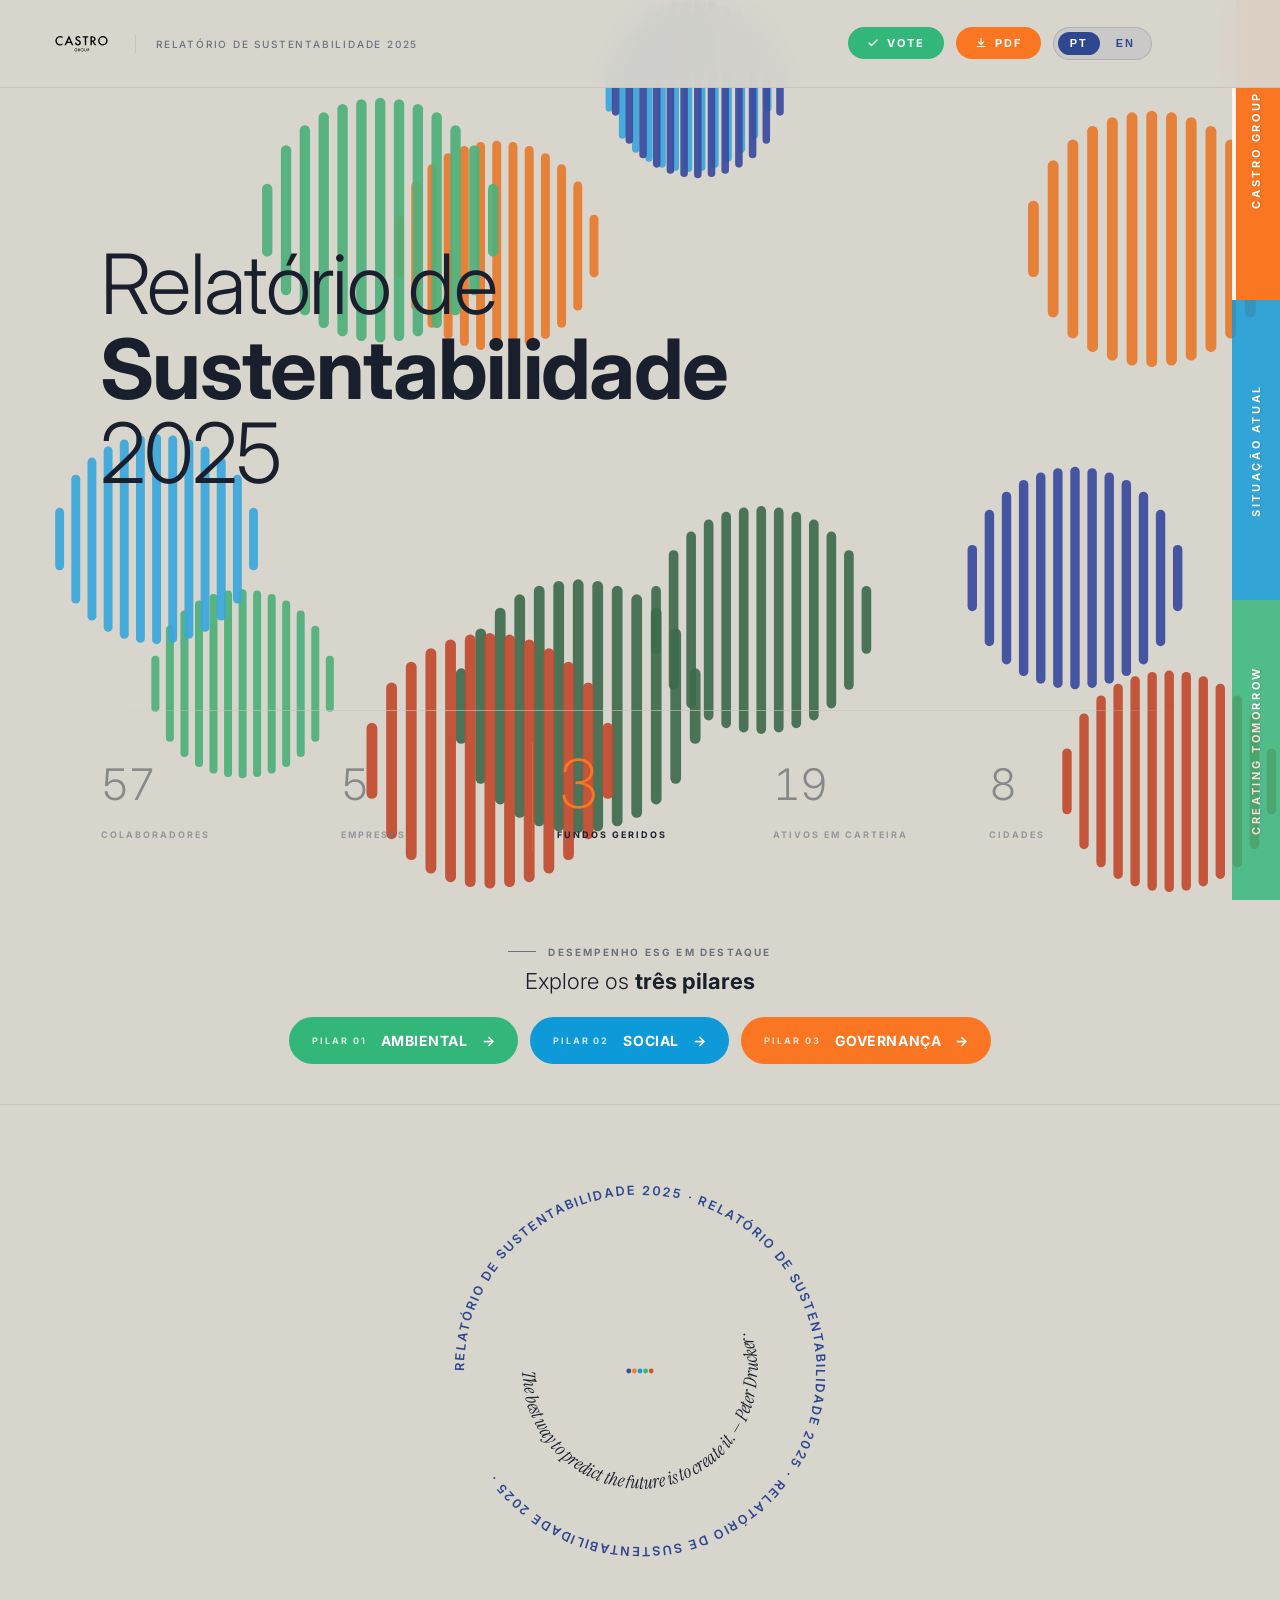
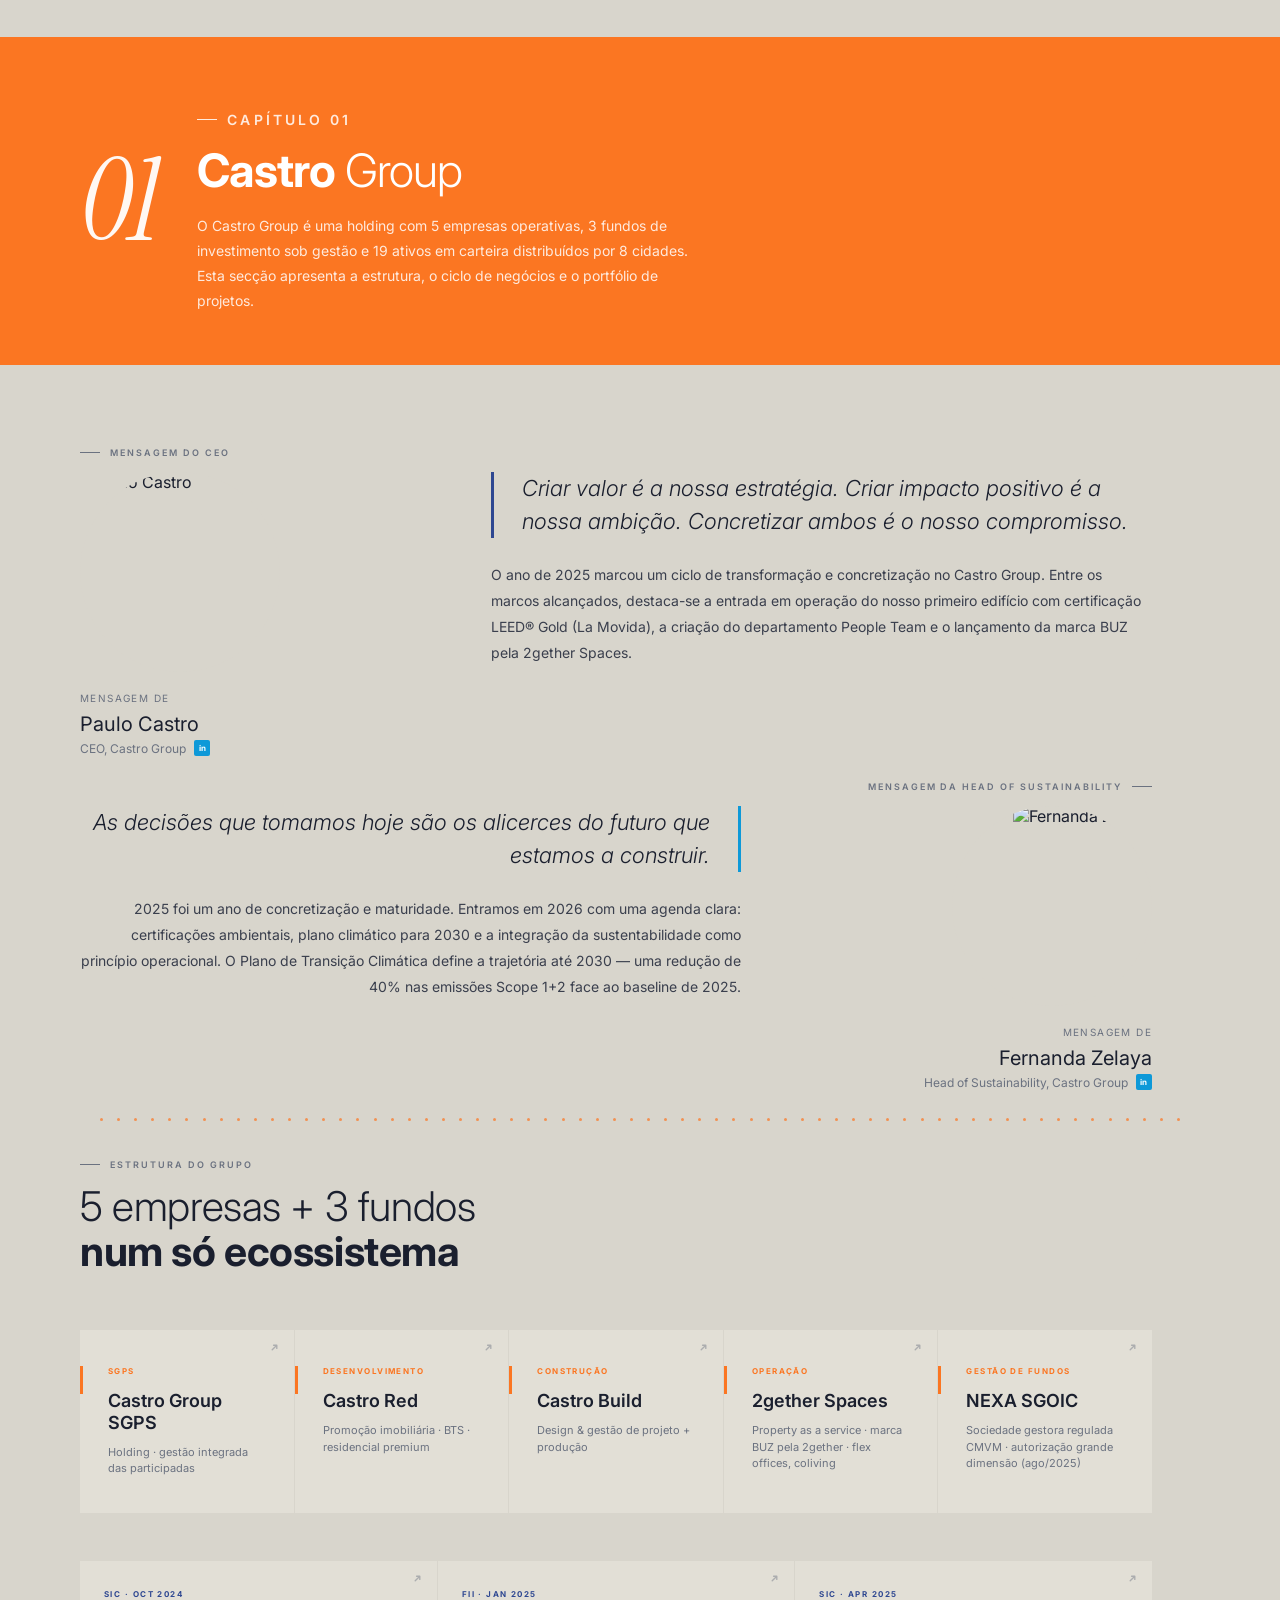
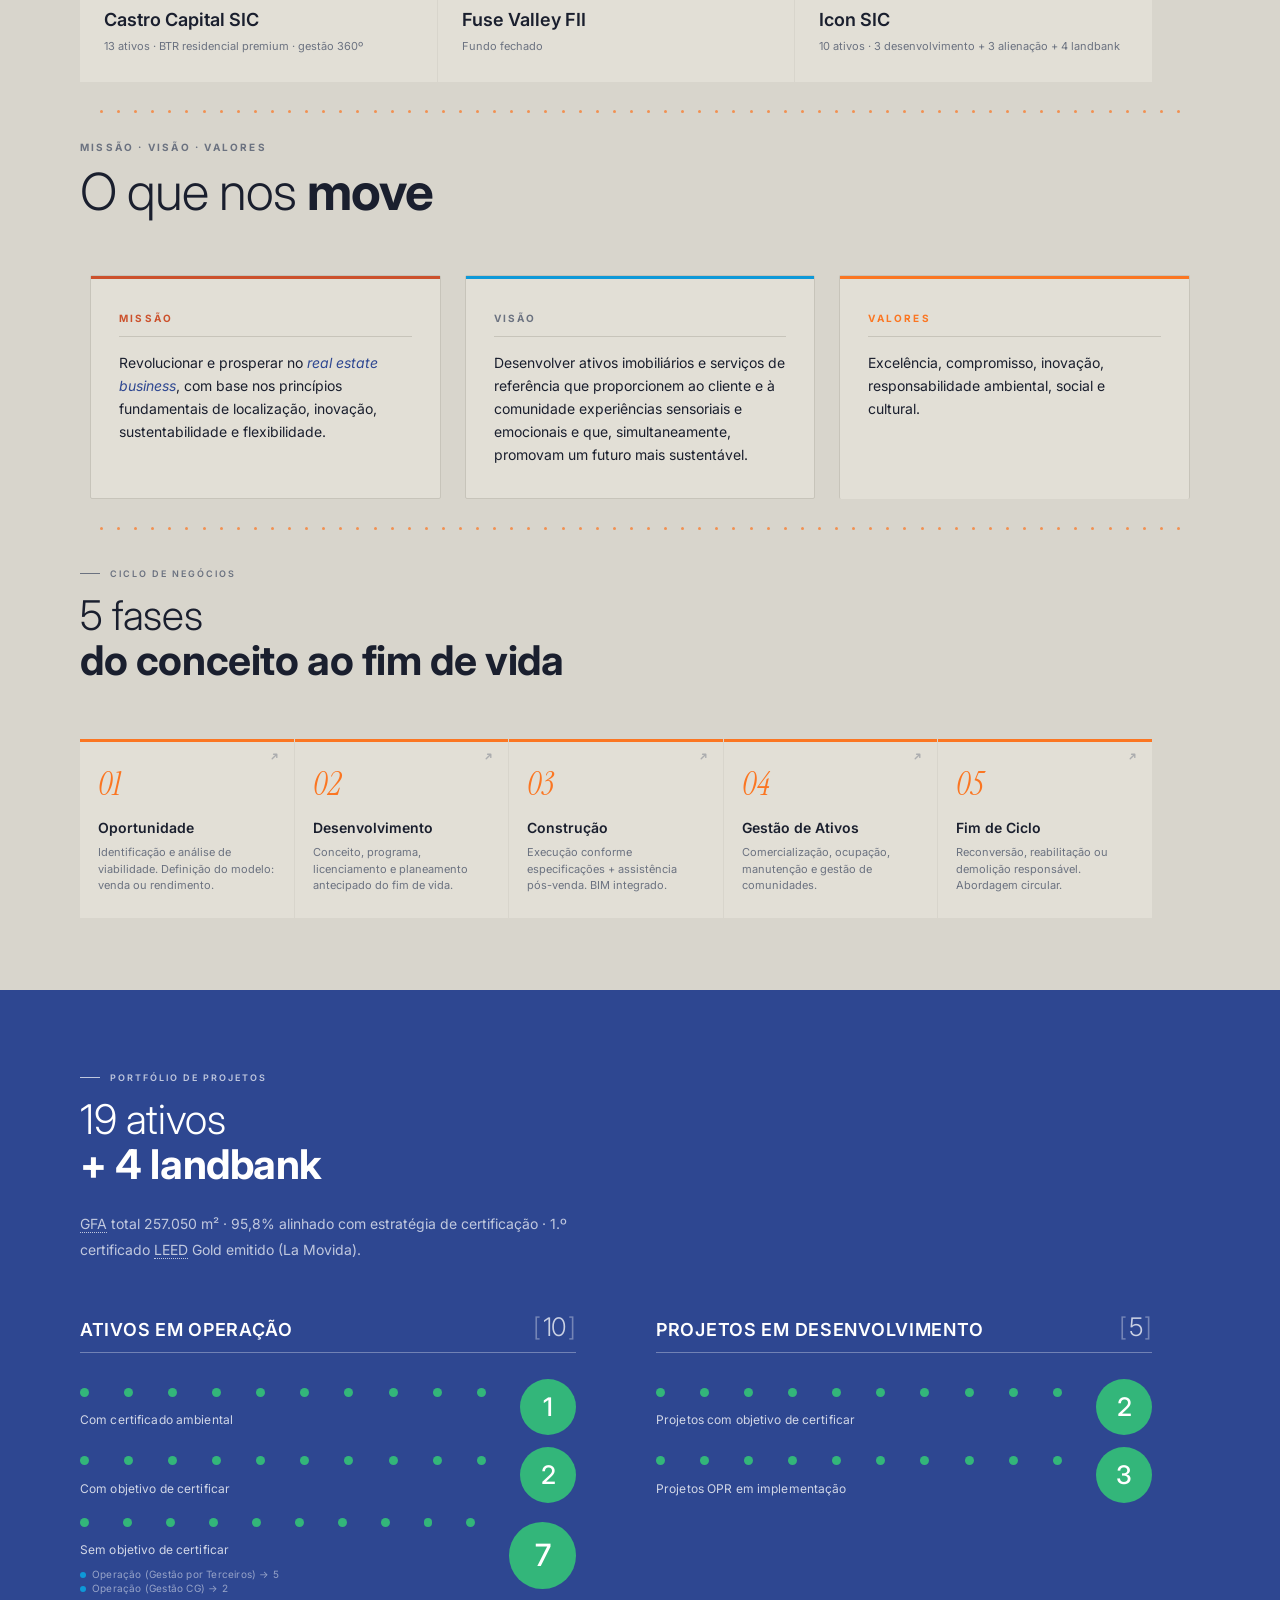
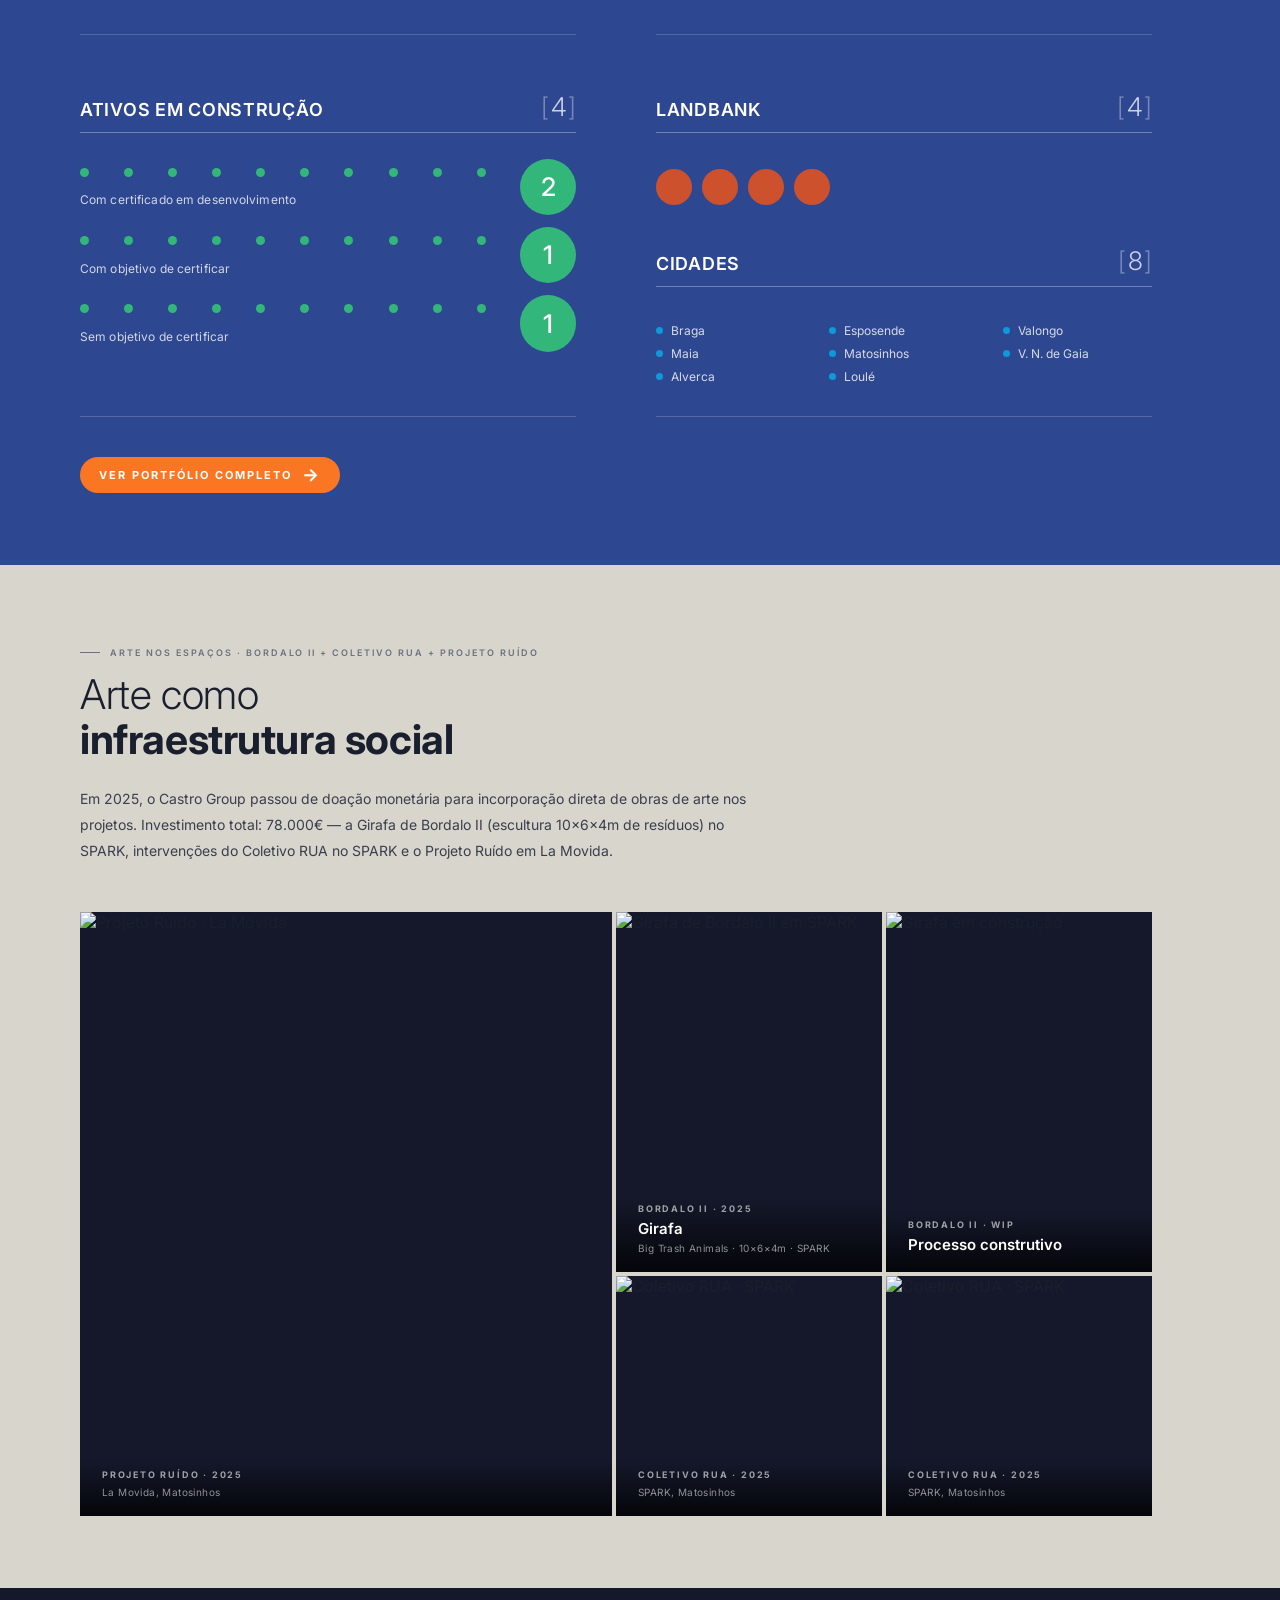
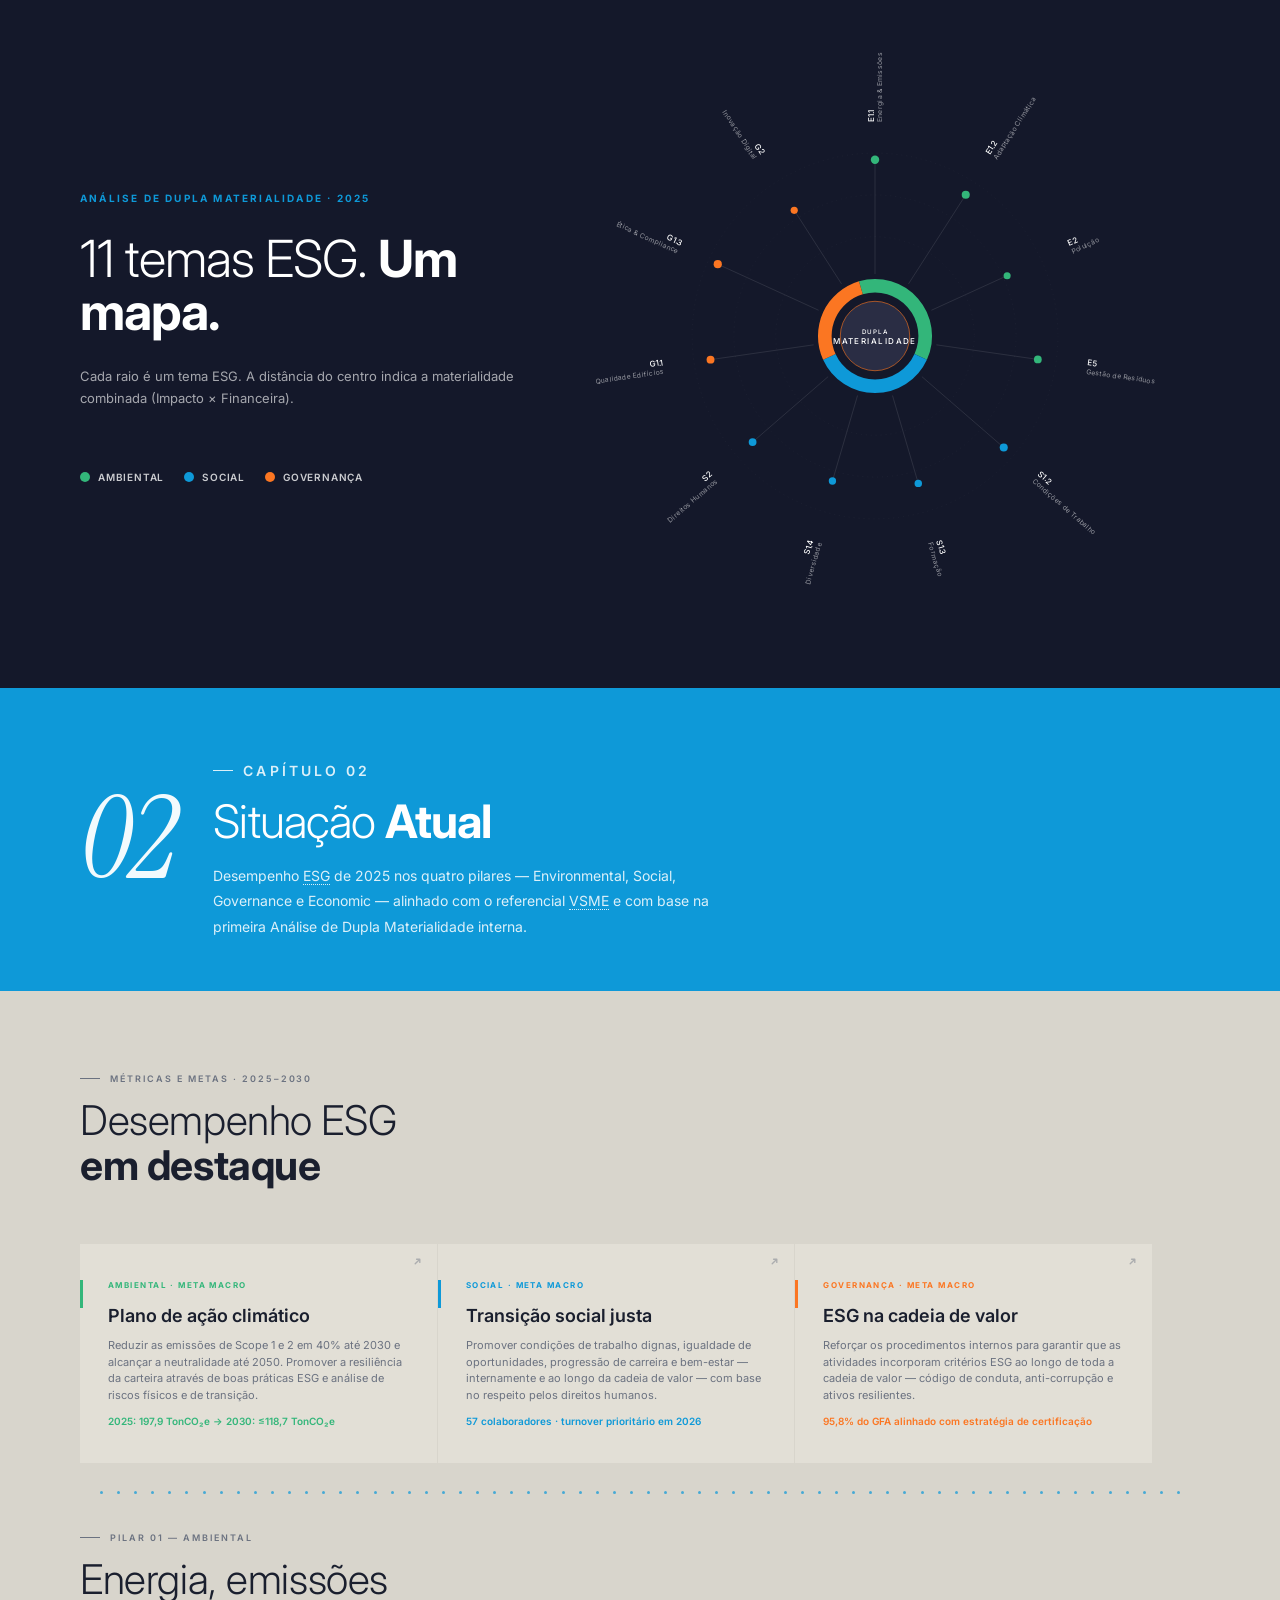
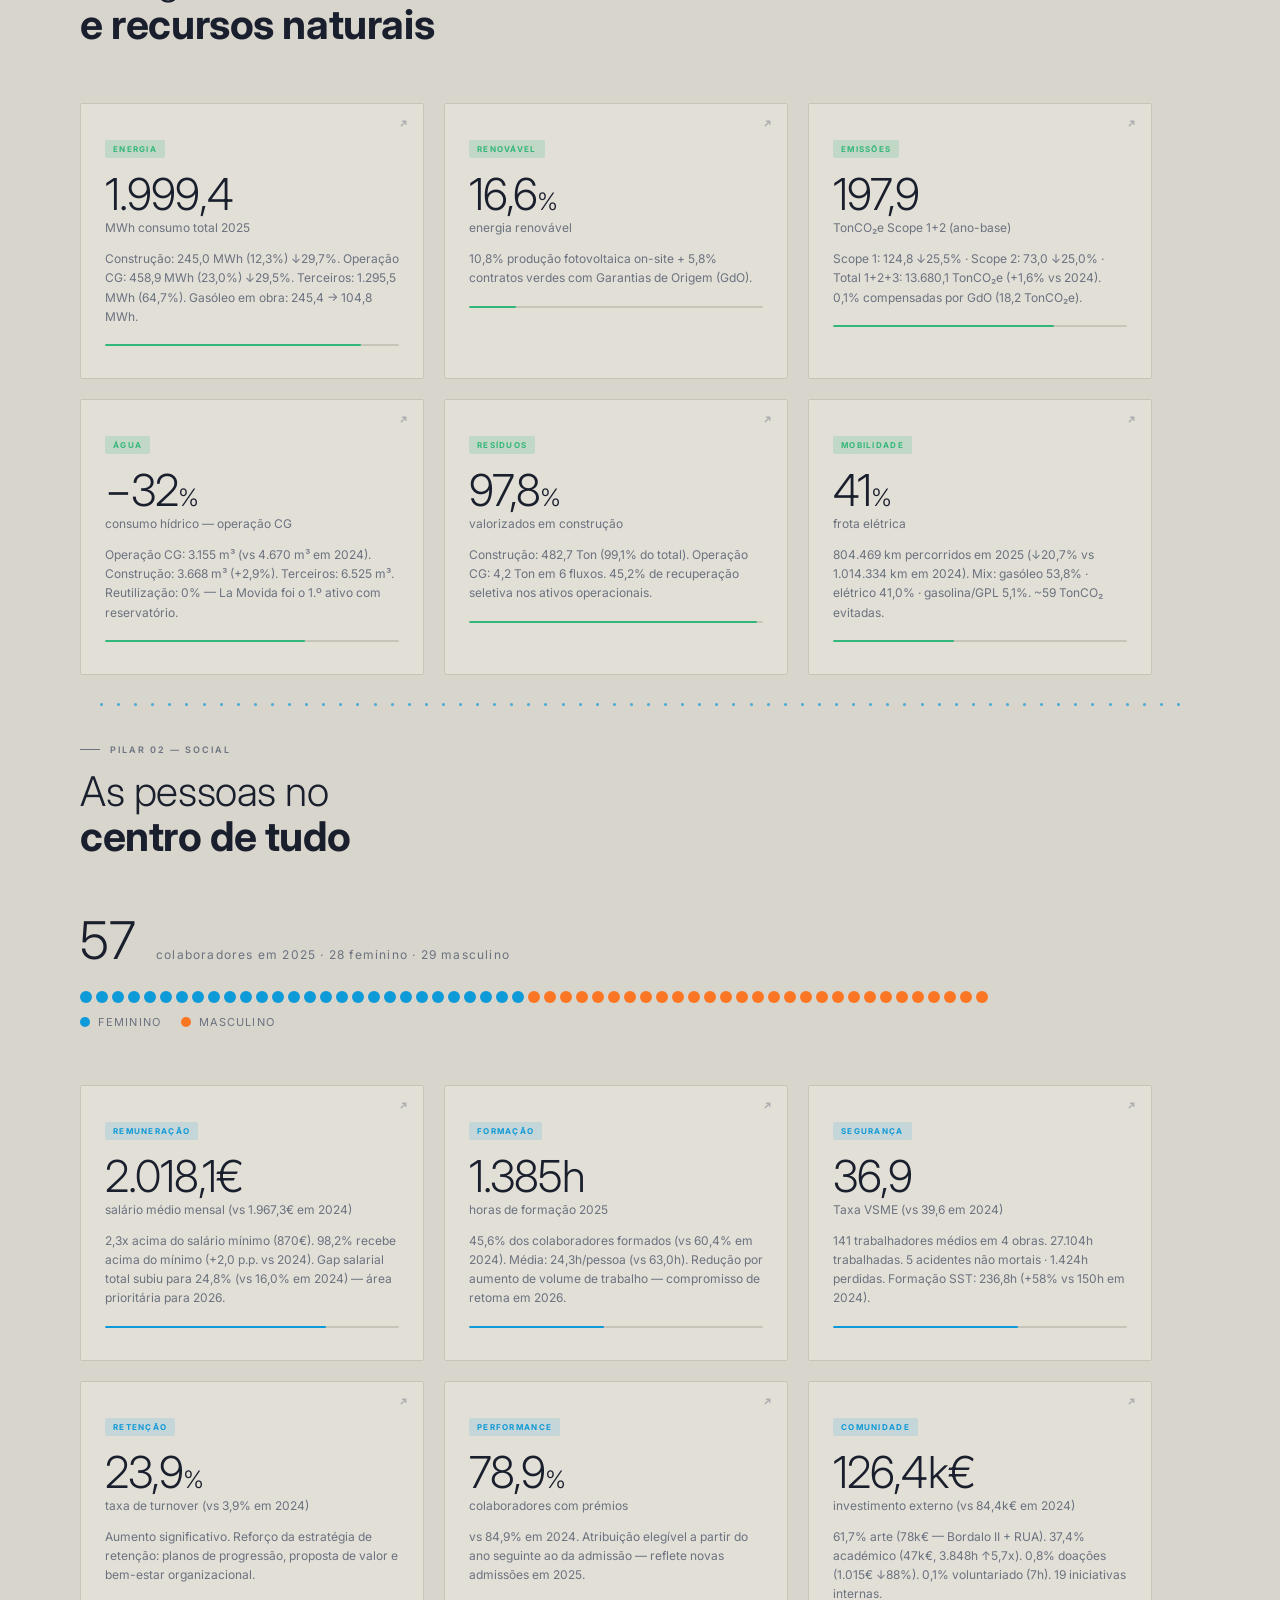
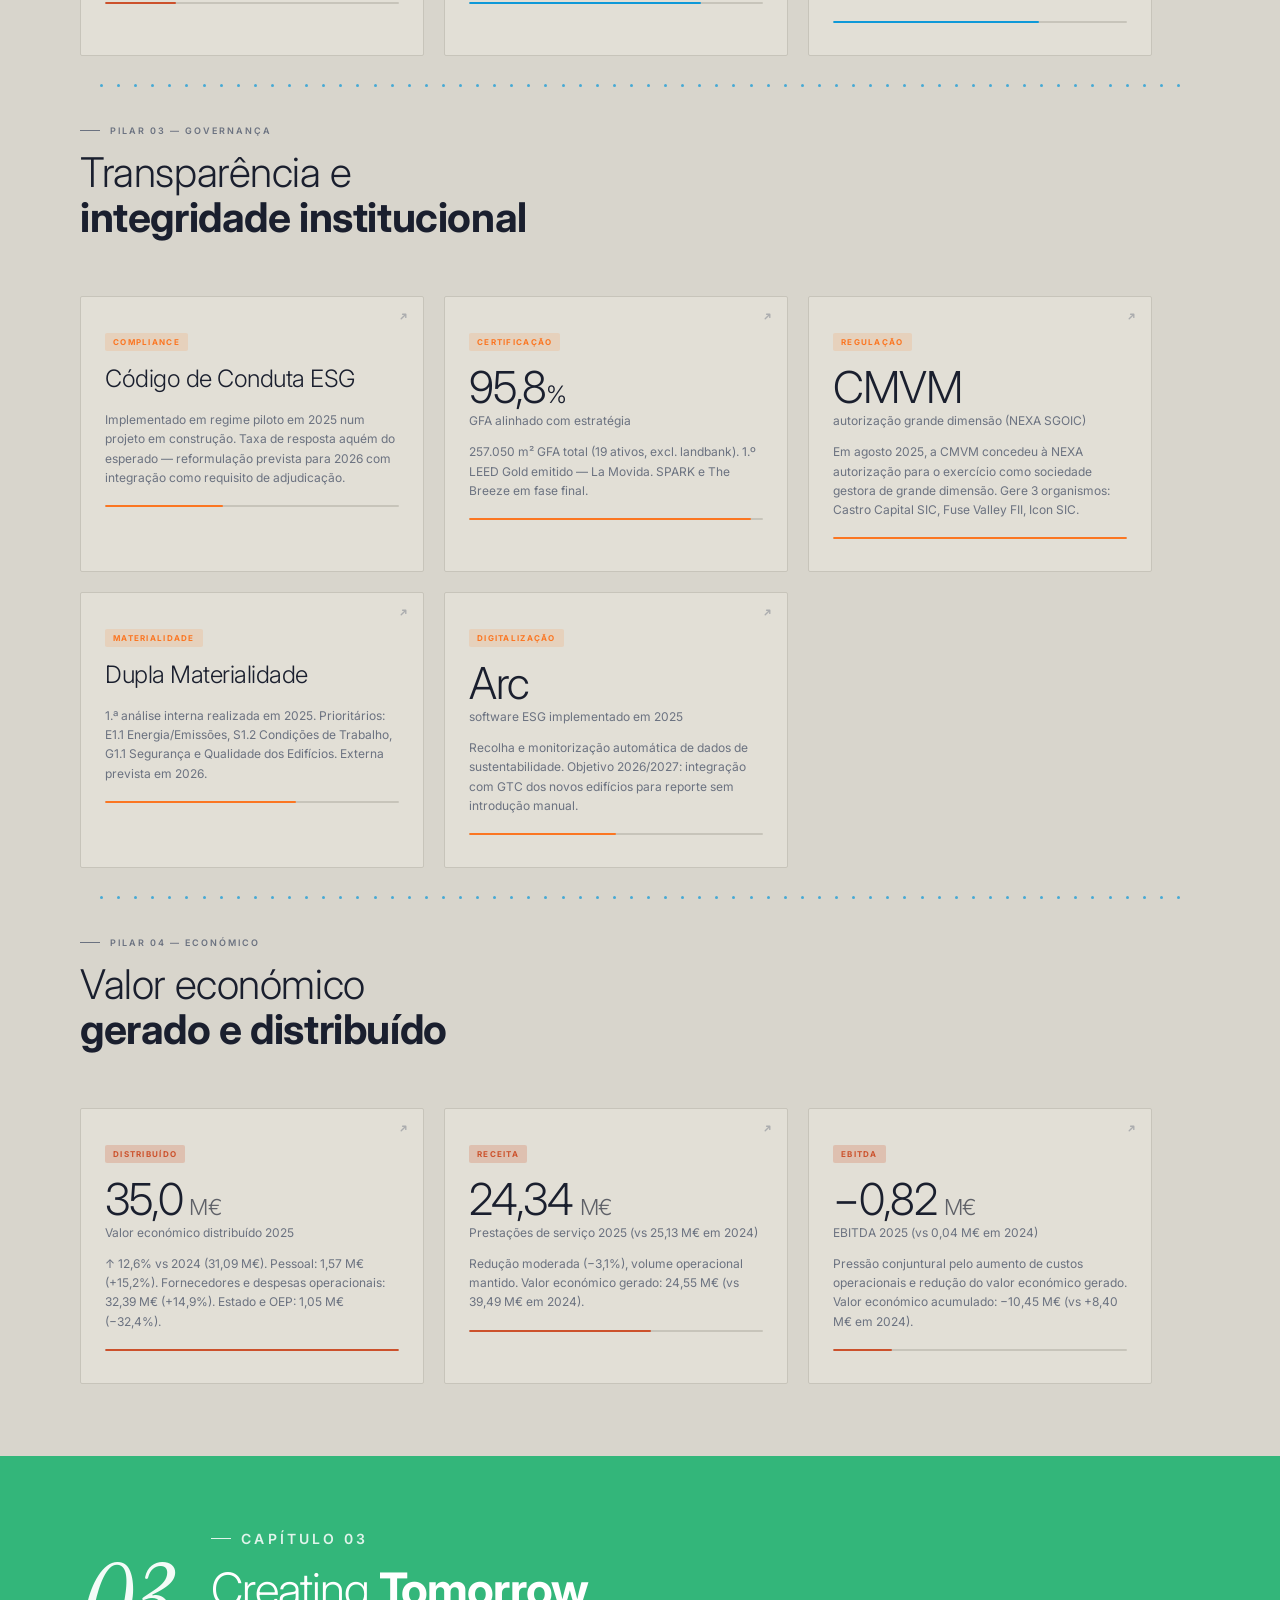
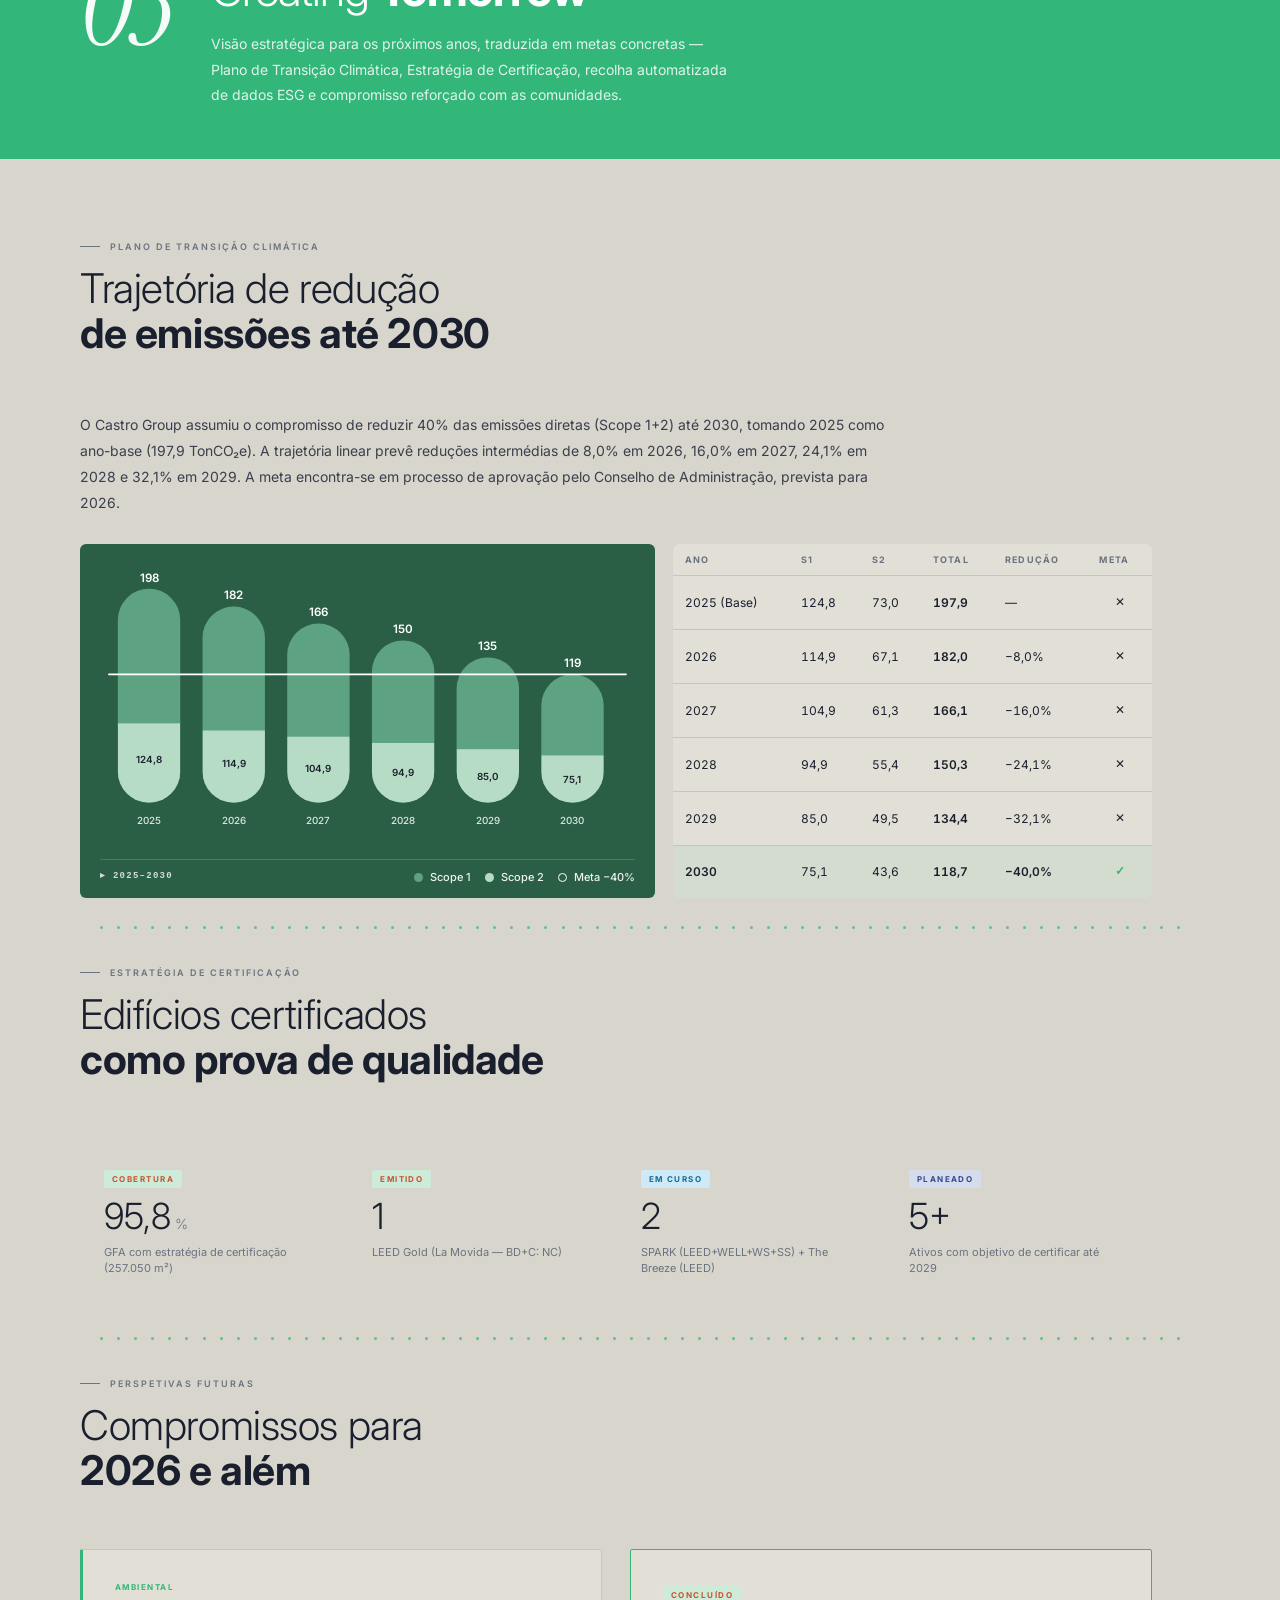
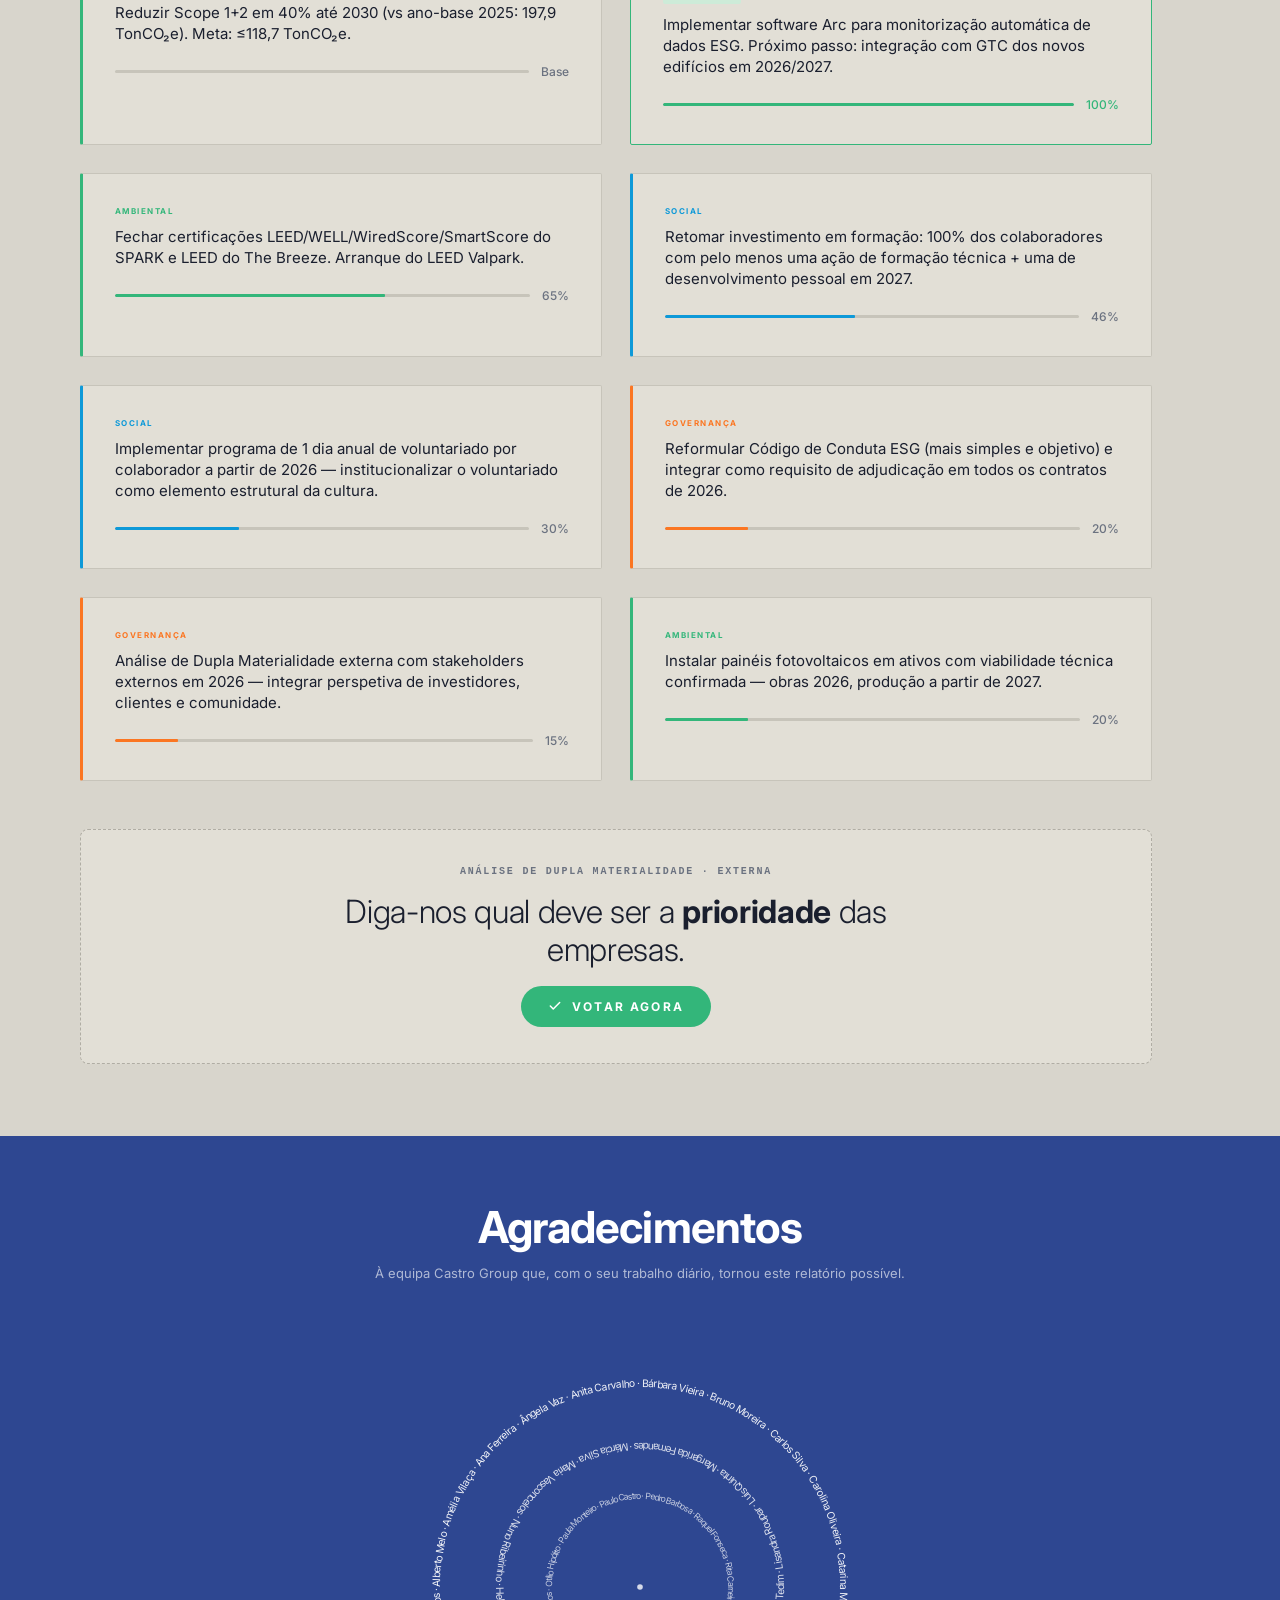
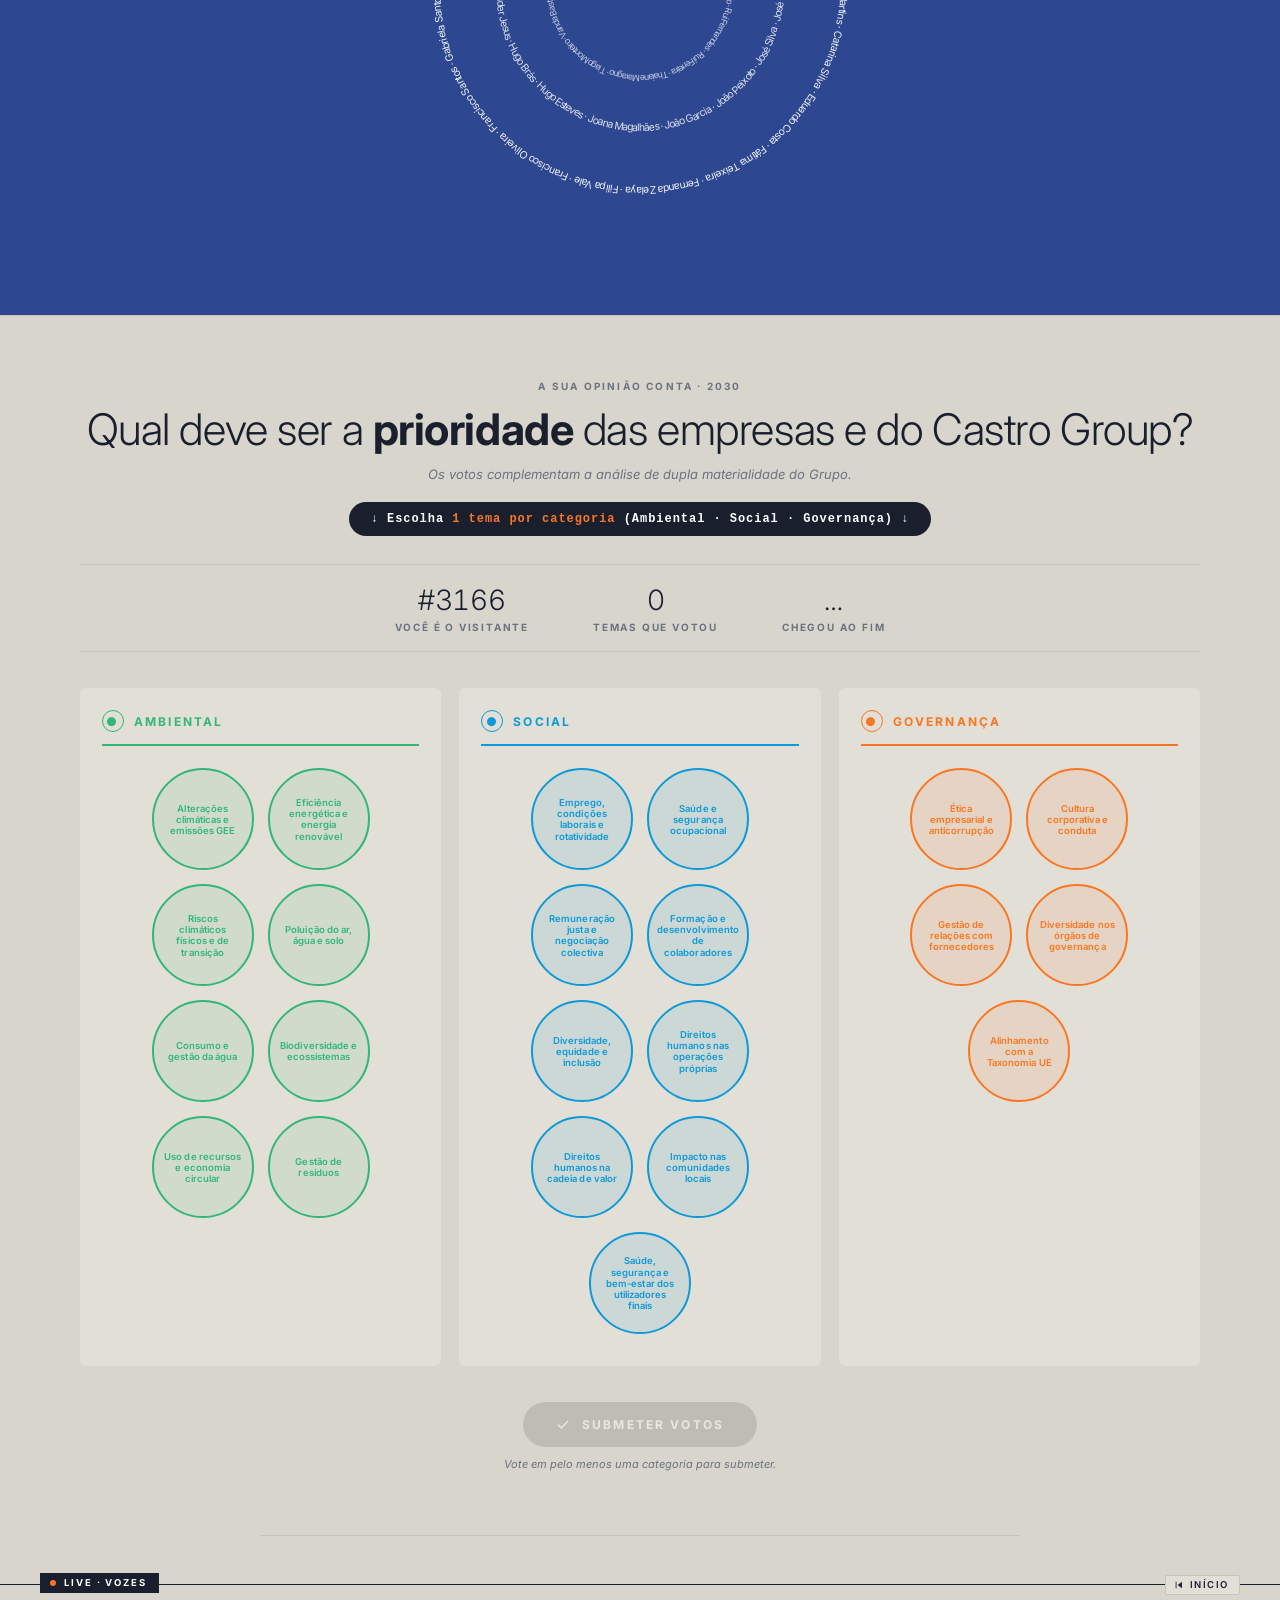
==== commit 3666ec13: "fix(ticker): comment rolls in from the right + survives publish action Two bugs reported by user:   " ====
--- a/index.html
+++ b/index.html
@@ -32,7 +32,8 @@
 <script type="module">
   import { initializeApp } from "https://www.gstatic.com/firebasejs/10.14.1/firebase-app.js";
   import {
-    getFirestore, collection, addDoc, query, orderBy, limit, onSnapshot, serverTimestamp
+    getFirestore, collection, addDoc, query, orderBy, limit, onSnapshot, serverTimestamp,
+    doc, runTransaction
   } from "https://www.gstatic.com/firebasejs/10.14.1/firebase-firestore.js";
 
   const firebaseConfig = {
@@ -48,7 +49,7 @@
   try {
     const app = initializeApp(firebaseConfig);
     const db  = getFirestore(app);
-    window.fbApi = { db, collection, addDoc, query, orderBy, limit, onSnapshot, serverTimestamp };
+    window.fbApi = { db, collection, addDoc, query, orderBy, limit, onSnapshot, serverTimestamp, doc, runTransaction };
     window.dispatchEvent(new CustomEvent('firebase-ready'));
   } catch (err) {
     console.warn('[firebase] init failed — falling back to localStorage:', err);
@@ -2594,6 +2595,47 @@
   [data-gsap-reveal] { opacity: 1; }
 }
 
+/* User request: hide the "Comentários [N]" head + "EM CIRCULAÇÃO" meta
+   so only the LIVE flag + ticker remain. Cleaner editorial strip. */
+.opiniao-comments .op-comments-head { display: none; }
+.op-comments-ticker .op-ticker-meta { display: none; }
+
+/* Rewind button — resets the marquee animation so the first real comment
+   (always rendered at translateX(0)) is visible again. Positioned in the
+   former "EM CIRCULAÇÃO" slot, anchored to the original content band. */
+.op-ticker-rewind {
+  position: absolute;
+  top: -10px;
+  right: max(14px, calc(50vw - 600px));
+  display: inline-flex;
+  align-items: center;
+  gap: 6px;
+  background: var(--cg-bone);
+  color: var(--cg-ink);
+  border: 1px solid var(--cg-border);
+  border-radius: 2px;
+  padding: 4px 10px 4px 8px;
+  font: 600 9.5px/1 'Inter', sans-serif;
+  letter-spacing: 0.16em;
+  text-transform: uppercase;
+  cursor: pointer;
+  z-index: 2;
+  transition: background 0.18s, color 0.18s, border-color 0.18s;
+}
+.op-ticker-rewind:hover {
+  background: var(--cg-ink);
+  color: #fff;
+  border-color: var(--cg-ink);
+}
+.op-ticker-rewind:active { transform: translateY(1px); }
+.op-ticker-rewind svg { width: 10px; height: 10px; flex: 0 0 auto; }
+
+/* Mobile: keep only the icon, hide the "Início" label */
+@media (max-width: 768px) {
+  .op-ticker-rewind { padding: 4px 7px; }
+  .op-ticker-rewind span { display: none; }
+}
+
 /* ============================================================================
    COMMENTS MARQUEE — Editorial newsstand ticker
    Horizontal pull-quote column feed, positioned above the comment form.
@@ -2601,7 +2643,12 @@
    ========================================================================= */
 .op-comments-ticker {
   position: relative;
-  margin: 0 0 36px;
+  /* Full-bleed breakout — escapes the .opiniao-inner 1240px container
+     so the ticker spans the entire viewport width. Wider visible band
+     → 1-2 extra cards peek in at each edge. */
+  margin-left:  calc(50% - 50vw);
+  margin-right: calc(50% - 50vw);
+  margin-bottom: 36px;
   padding: 32px 0 26px;
   border-top:    1px solid var(--cg-ink);
   border-bottom: 1px solid var(--cg-border-soft);
@@ -2615,10 +2662,12 @@
 }
 .op-comments-ticker.is-empty { display: none; }
 
-/* LIVE flag — top-left chip with pulsing dot */
+/* LIVE flag — top-left chip with pulsing dot (positioned in viewport-edge
+   margins, not the original container, since the ticker is now full-bleed) */
 .op-ticker-flag {
   position: absolute;
-  top: -12px; left: 14px;
+  top: -12px;
+  left: max(14px, calc(50vw - 600px));
   display: inline-flex;
   align-items: center;
   gap: 8px;
@@ -2647,7 +2696,8 @@
 /* Right-side editorial label */
 .op-ticker-meta {
   position: absolute;
-  top: -8px; right: 14px;
+  top: -8px;
+  right: max(14px, calc(50vw - 600px));
   background: var(--cg-putty);
   padding: 0 8px;
   font: 500 10px/1 'Inter', sans-serif;
@@ -2657,13 +2707,14 @@
   z-index: 2;
 }
 
-/* Viewport — overflow hidden + edge fade mask */
+/* Viewport — overflow hidden + subtler edge fade mask
+   Narrower fade zone (3%) so the cards at the edges show more content */
 .op-ticker-viewport {
   overflow: hidden;
   -webkit-mask-image: linear-gradient(90deg,
-    transparent 0%, #000 5%, #000 95%, transparent 100%);
+    transparent 0%, #000 3%, #000 97%, transparent 100%);
           mask-image: linear-gradient(90deg,
-    transparent 0%, #000 5%, #000 95%, transparent 100%);
+    transparent 0%, #000 3%, #000 97%, transparent 100%);
 }
 
 /* The list IS the marquee track */
@@ -4123,6 +4174,16 @@
       <div class="op-comments-ticker is-empty" id="opCommentsTicker" aria-label="Recent stakeholder voices">
         <span class="op-ticker-flag" data-pt="Live · Vozes" data-en="Live · Voices">Live · Vozes</span>
         <span class="op-ticker-meta" data-pt="Em circulação" data-en="In rotation">Em circulação</span>
+        <button type="button" class="op-ticker-rewind" id="opTickerRewind"
+                aria-label="Voltar ao início do feed"
+                data-pt-aria="Voltar ao início do feed"
+                data-en-aria="Rewind to the start of the feed">
+          <svg viewBox="0 0 24 24" fill="none" stroke="currentColor" stroke-width="2" stroke-linecap="round" stroke-linejoin="round" aria-hidden="true">
+            <polygon points="19 20 9 12 19 4 19 20" fill="currentColor" stroke="none"/>
+            <line x1="5" y1="19" x2="5" y2="5"/>
+          </svg>
+          <span data-pt="Início" data-en="Rewind">Início</span>
+        </button>
         <div class="op-ticker-viewport">
           <div class="op-comments-list" id="opCommentsList" aria-live="polite"></div>
         </div>
@@ -5907,8 +5968,40 @@
   // counter on every visit until we get a real one.
   const idEl = document.getElementById('op-visitor-id');
   function paintId(n) { if (idEl) idEl.textContent = '#' + n; }
-  function fetchCounter() {
-    // counterapi.dev returns { count: N, ... } and increments on /up
+  // Wait up to 3s for the Firebase ESM module to finish bootstrapping
+  // (resolves immediately if it's already ready). Used by fetchCounter
+  // so a cold visit doesn't race the SDK load.
+  function waitForFirebase(maxMs) {
+    return new Promise(resolve => {
+      if (window.fbApi && window.fbApi.runTransaction) return resolve(true);
+      const onReady = () => resolve(true);
+      window.addEventListener('firebase-ready', onReady, { once: true });
+      setTimeout(() => resolve(false), maxMs || 3000);
+    });
+  }
+
+  async function fetchCounter() {
+    // Preferred path: Firestore transaction — owns the data, atomic.
+    // Doc: meta/visitor-counter { count: N, updatedAt: timestamp }
+    const ready = await waitForFirebase(3000);
+    if (ready && window.fbApi && window.fbApi.runTransaction) {
+      try {
+        const { db, doc, runTransaction } = window.fbApi;
+        const ref = doc(db, 'meta', 'visitor-counter');
+        const n = await runTransaction(db, async (tx) => {
+          const snap = await tx.get(ref);
+          const next = (snap.exists() ? (snap.data().count || 0) : 0) + 1;
+          tx.set(ref, { count: next, updatedAt: new Date() }, { merge: true });
+          return next;
+        });
+        return n;
+      } catch (err) {
+        console.warn('[counter] Firestore transaction failed, falling back:', err);
+        // fall through to counterapi
+      }
+    }
+    // Fallback: counterapi.dev (legacy free service) — still works as a
+    // safety net if Firebase fails to load or rules block the write.
     return fetch('https://api.counterapi.dev/v1/castro-group/rs2025-public/up')
       .then(r => r.json())
       .then(data => {
@@ -6213,6 +6306,26 @@
     // animation loop matches one full set of originals (pixel-perfect loop).
     const cmTicker = document.getElementById('opCommentsTicker');
 
+    // Force the CSS marquee to restart from translateX(0). Uses the safe
+    // animationName trick (not the full animation reset) so the per-paint
+    // animationDuration we set in paintList() survives the reset.
+    function restartMarquee() {
+      cmList.style.animationName = 'none';
+      void cmList.offsetWidth;        // force reflow
+      cmList.style.animationName = '';
+    }
+
+    // Rewind button — restarts the marquee so the first real comment is
+    // visible again. Blur() the button so the ticker's :focus-within pause
+    // doesn't lock the animation in a paused state after the click.
+    const cmRewind = document.getElementById('opTickerRewind');
+    if (cmRewind) {
+      cmRewind.addEventListener('click', () => {
+        restartMarquee();
+        cmRewind.blur();
+      });
+    }
+
     // Empty-state skeleton: a single blank card (no text, no meta, no votes,
     // no time) that the marquee duplicates to fill the viewport. Keeps the
     // ticker animating even before any real comment exists. Disappears
@@ -6243,34 +6356,49 @@
       const viewportEl = cmTicker ? cmTicker.querySelector('.op-ticker-viewport') : null;
       const viewportW = viewportEl ? viewportEl.offsetWidth : 1100;
 
-      // Render real comments ONCE each (no duplication), then pad the track
-      // with skeleton cards so the marquee wrap happens inside the skeleton
-      // zone (visually invisible because all skeletons look identical).
-      let realCount = 0;
-      if (!usingDemos) {
+      // padCards = enough skeletons to fill a viewport. Used BEFORE the
+      // real comment (so the comment starts off-screen-right and rolls in
+      // from the right side as the marquee progresses — the user has time
+      // to scroll into view) AND AFTER (so the wrap lands in skeleton zone
+      // → invisible snap-back).
+      const padCards = Math.max(2, Math.ceil(viewportW / cardW));
+
+      if (usingDemos) {
+        // Empty state: only skeletons, ~3x viewport so motion stays smooth
+        const totalSkel = padCards * 3;
+        for (let i = 0; i < totalSkel; i++) {
+          cmList.appendChild(buildSkeletonCard());
+        }
+        // Shift by one viewport's worth of skeletons (continuous drift)
+        cmList.style.setProperty('--op-track-shift', '-' + (padCards * cardW) + 'px');
+        cmList.style.animationDuration = '16s';
+      } else {
+        // [skeletons-left × padCards][real cards × N][skeletons-right × padCards]
+        // Skeletons BEFORE → real comment starts off-screen right
+        for (let i = 0; i < padCards; i++) cmList.appendChild(buildSkeletonCard());
+        // Real comments (each rendered once)
         list.forEach(c => cmList.appendChild(buildCommentCard(c)));
-        realCount = list.length;
+        // Skeletons AFTER → wrap happens inside this zone (invisible snap)
+        for (let i = 0; i < padCards; i++) cmList.appendChild(buildSkeletonCard());
+
+        const realCount = list.length;
+        // Animate the track to the LEFT by exactly (padCards + realCount) × cardW.
+        // At the end, viewport sits inside the right-skeleton zone, which
+        // visually matches the all-skeleton starting frame → seamless wrap.
+        const shiftPx = (padCards + realCount) * cardW;
+        cmList.style.setProperty('--op-track-shift', '-' + shiftPx + 'px');
+
+        // Tempo: ~3.5s per card-width of shift. User sees the real comment
+        // for ~3.5s × (1 + extra reading window via viewport overlap).
+        const dur = Math.max(18, Math.round((padCards + realCount) * 3.5));
+        cmList.style.animationDuration = dur + 's';
       }
 
-      // Skeletons needed so the "empty zone" is wider than the viewport →
-      // guarantees the wrap-around always lands inside a skeleton stretch.
-      // Floor 10 in skeleton-only mode (so even an empty ticker keeps rolling).
-      const skeletonsNeeded = Math.max(10, Math.ceil(viewportW * 2.5 / cardW));
-      for (let i = 0; i < skeletonsNeeded; i++) {
-        cmList.appendChild(buildSkeletonCard());
-      }
-
-      // Full track width (real ones + skeletons). The animation translates
-      // by exactly this amount, then resets — but the user only sees the
-      // skeleton zone at the moment of reset, so the snap is invisible.
-      const totalCards = realCount + skeletonsNeeded;
-      const trackW     = totalCards * cardW;
-      cmList.style.setProperty('--op-track-shift', '-' + trackW + 'px');
-
-      // Tempo ~5s per card → calm editorial drift. The real comment crosses
-      // the viewport once per full loop; skeletons fill the rest of the time.
-      const dur = Math.max(20, Math.round(totalCards * 5));
-      cmList.style.animationDuration = dur + 's';
+      // CRITICAL: restart the marquee animation so it plays from
+      // translateX(0) with the new track. Without this, after publishing
+      // a comment the animation can appear "stuck" (continuing from a
+      // mid-cycle position that no longer makes sense for the new content).
+      restartMarquee();
     }
 
     function updateCounter() {
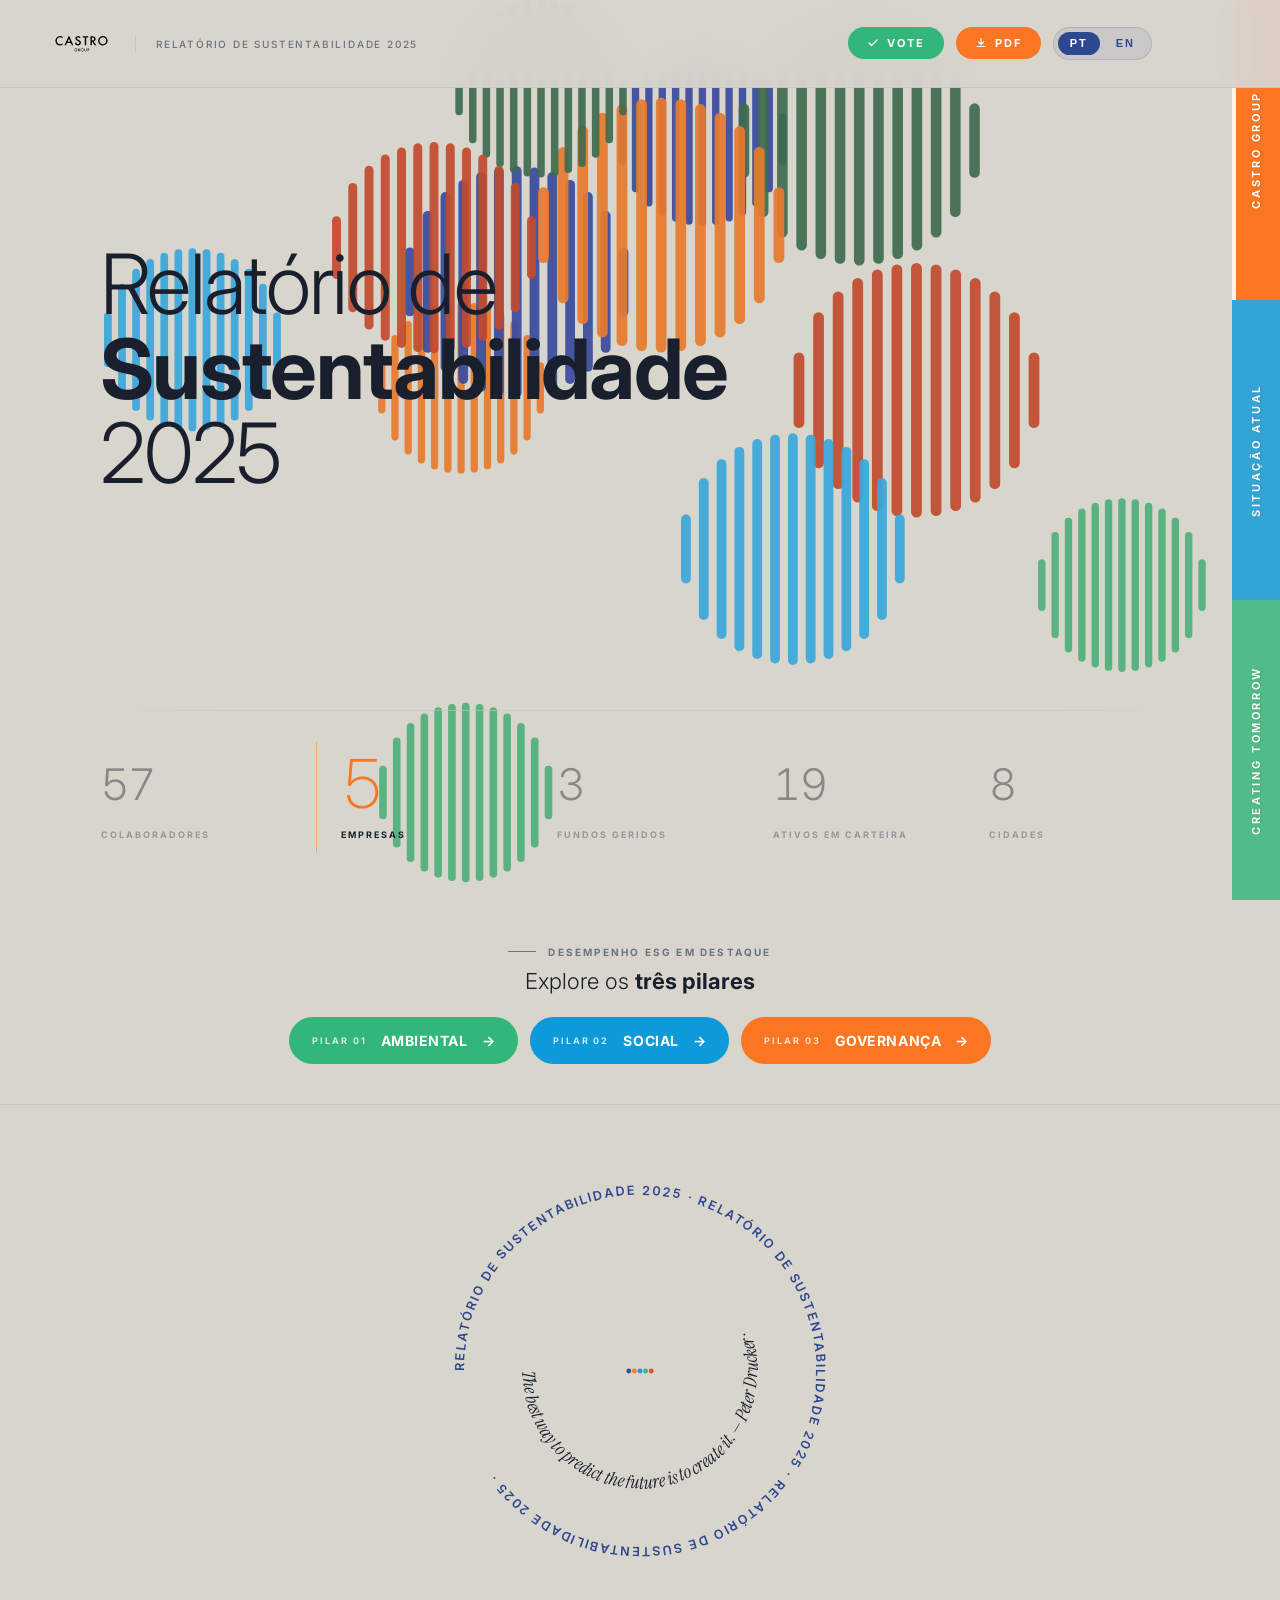
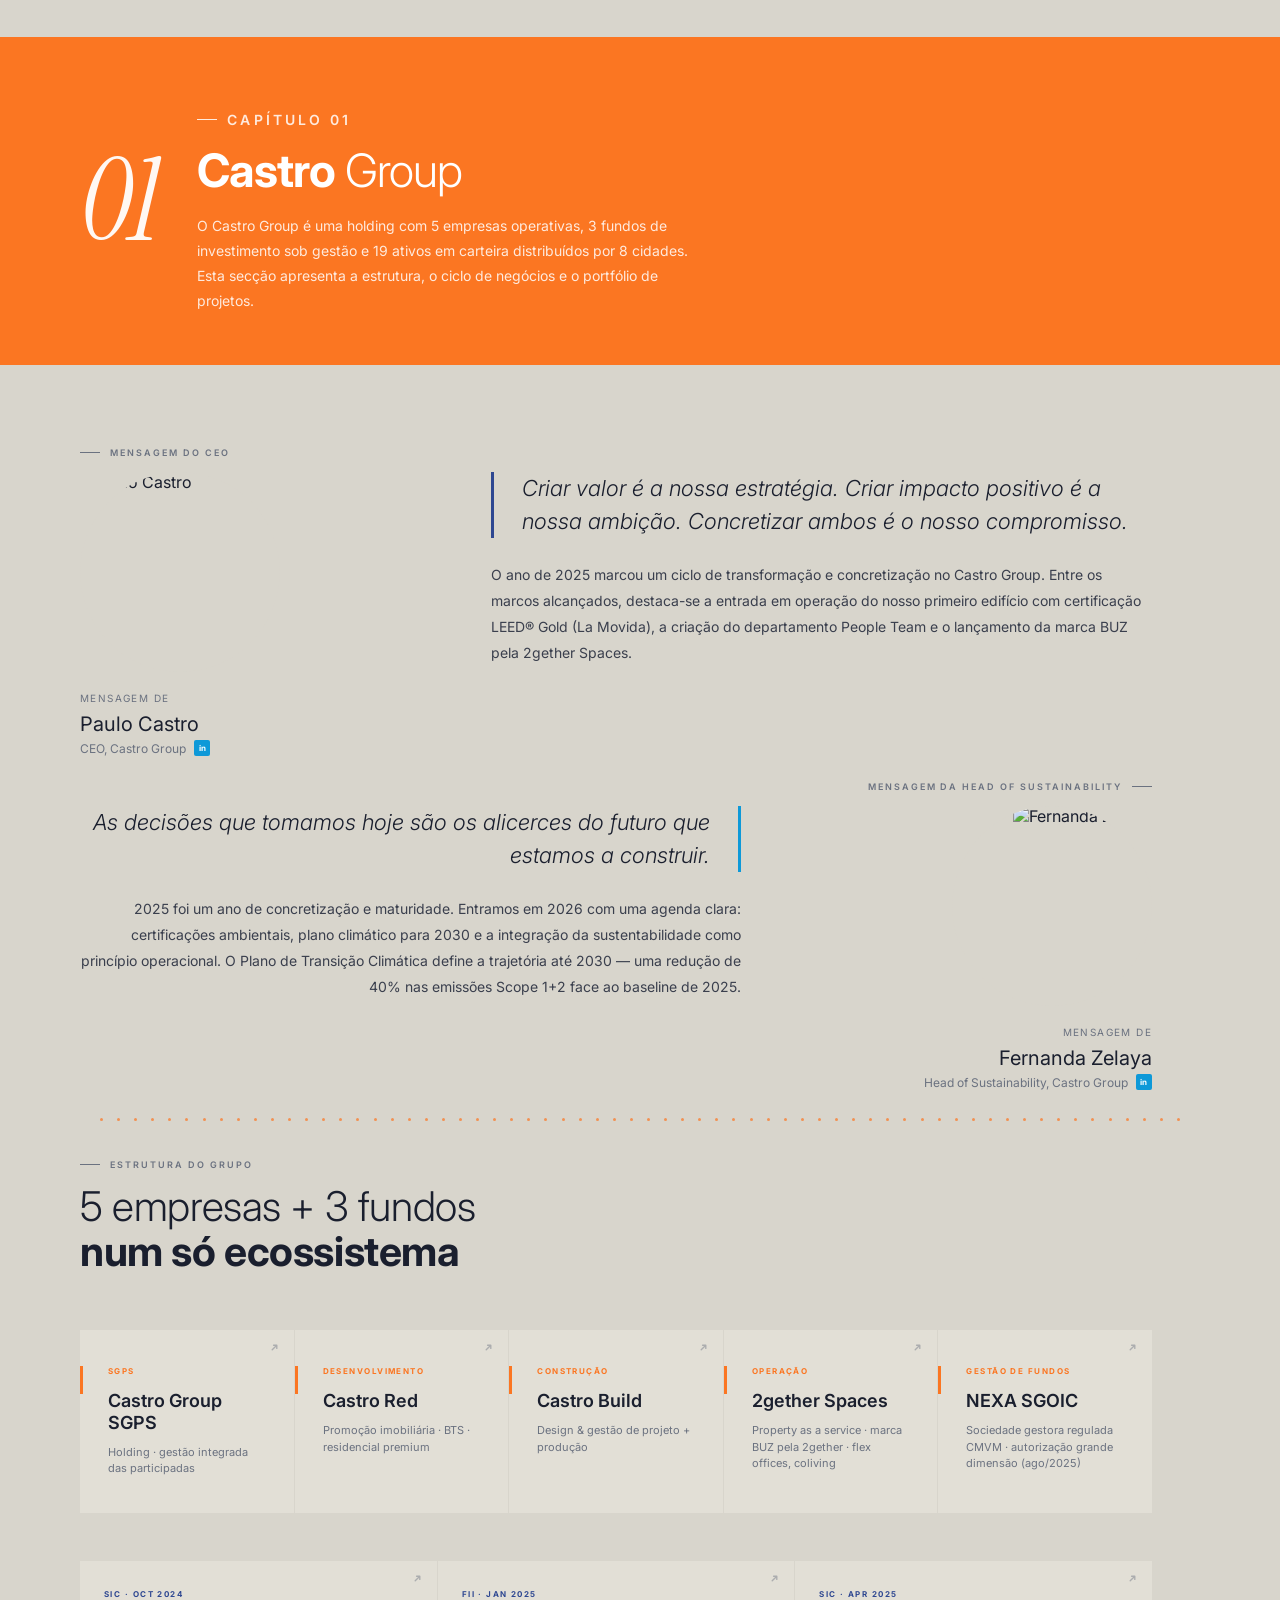
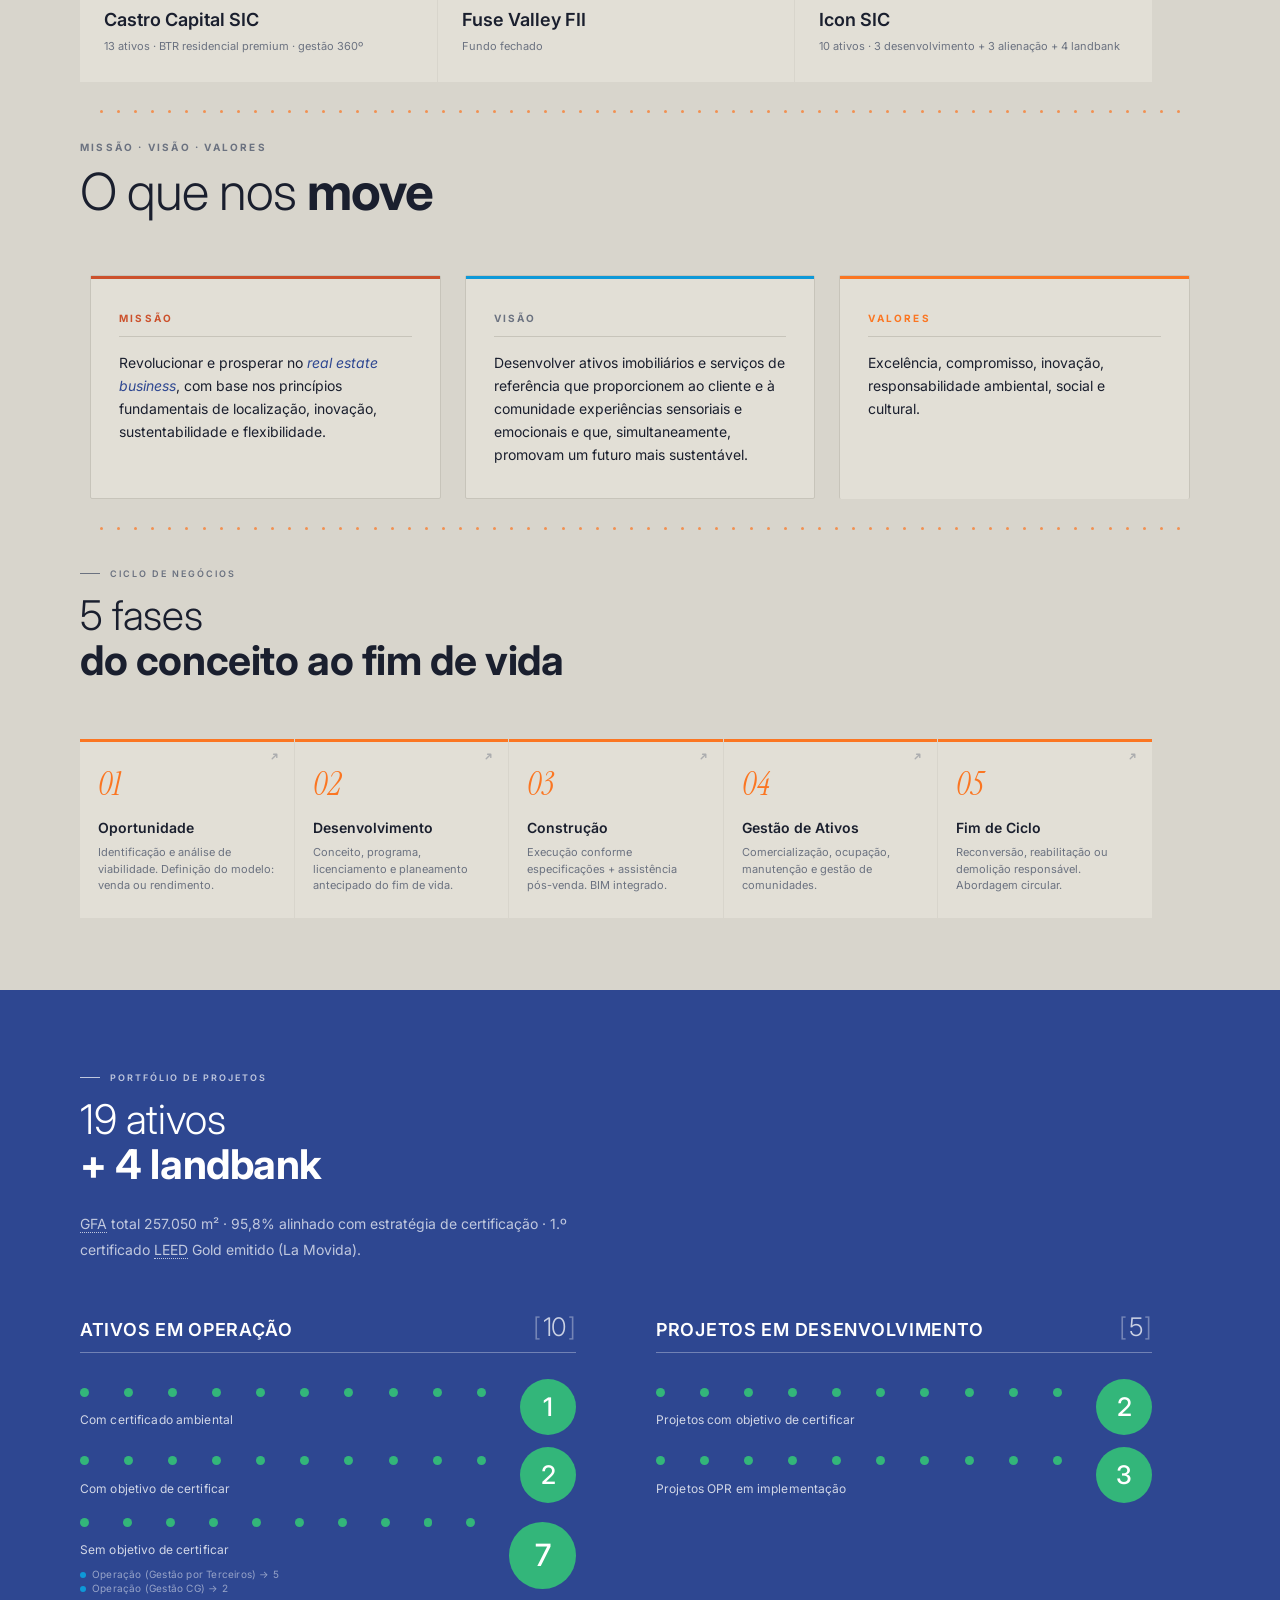
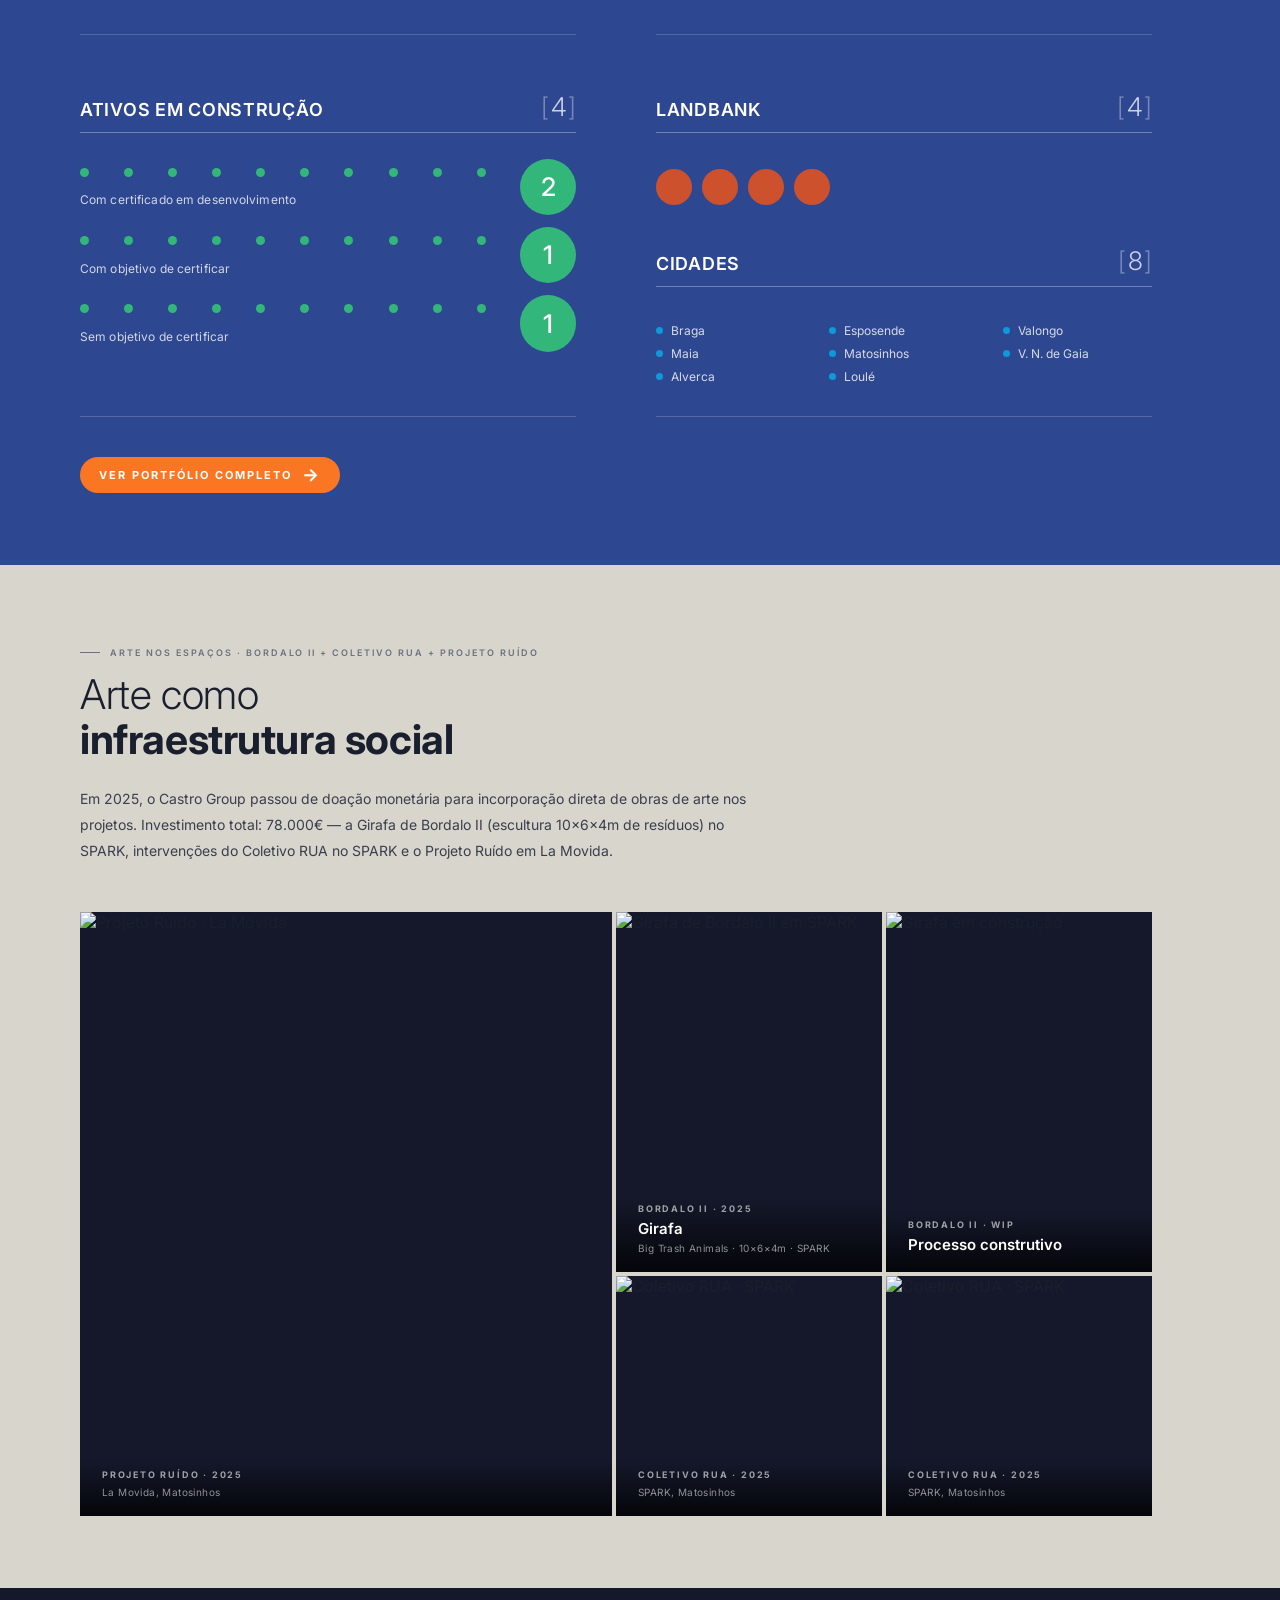
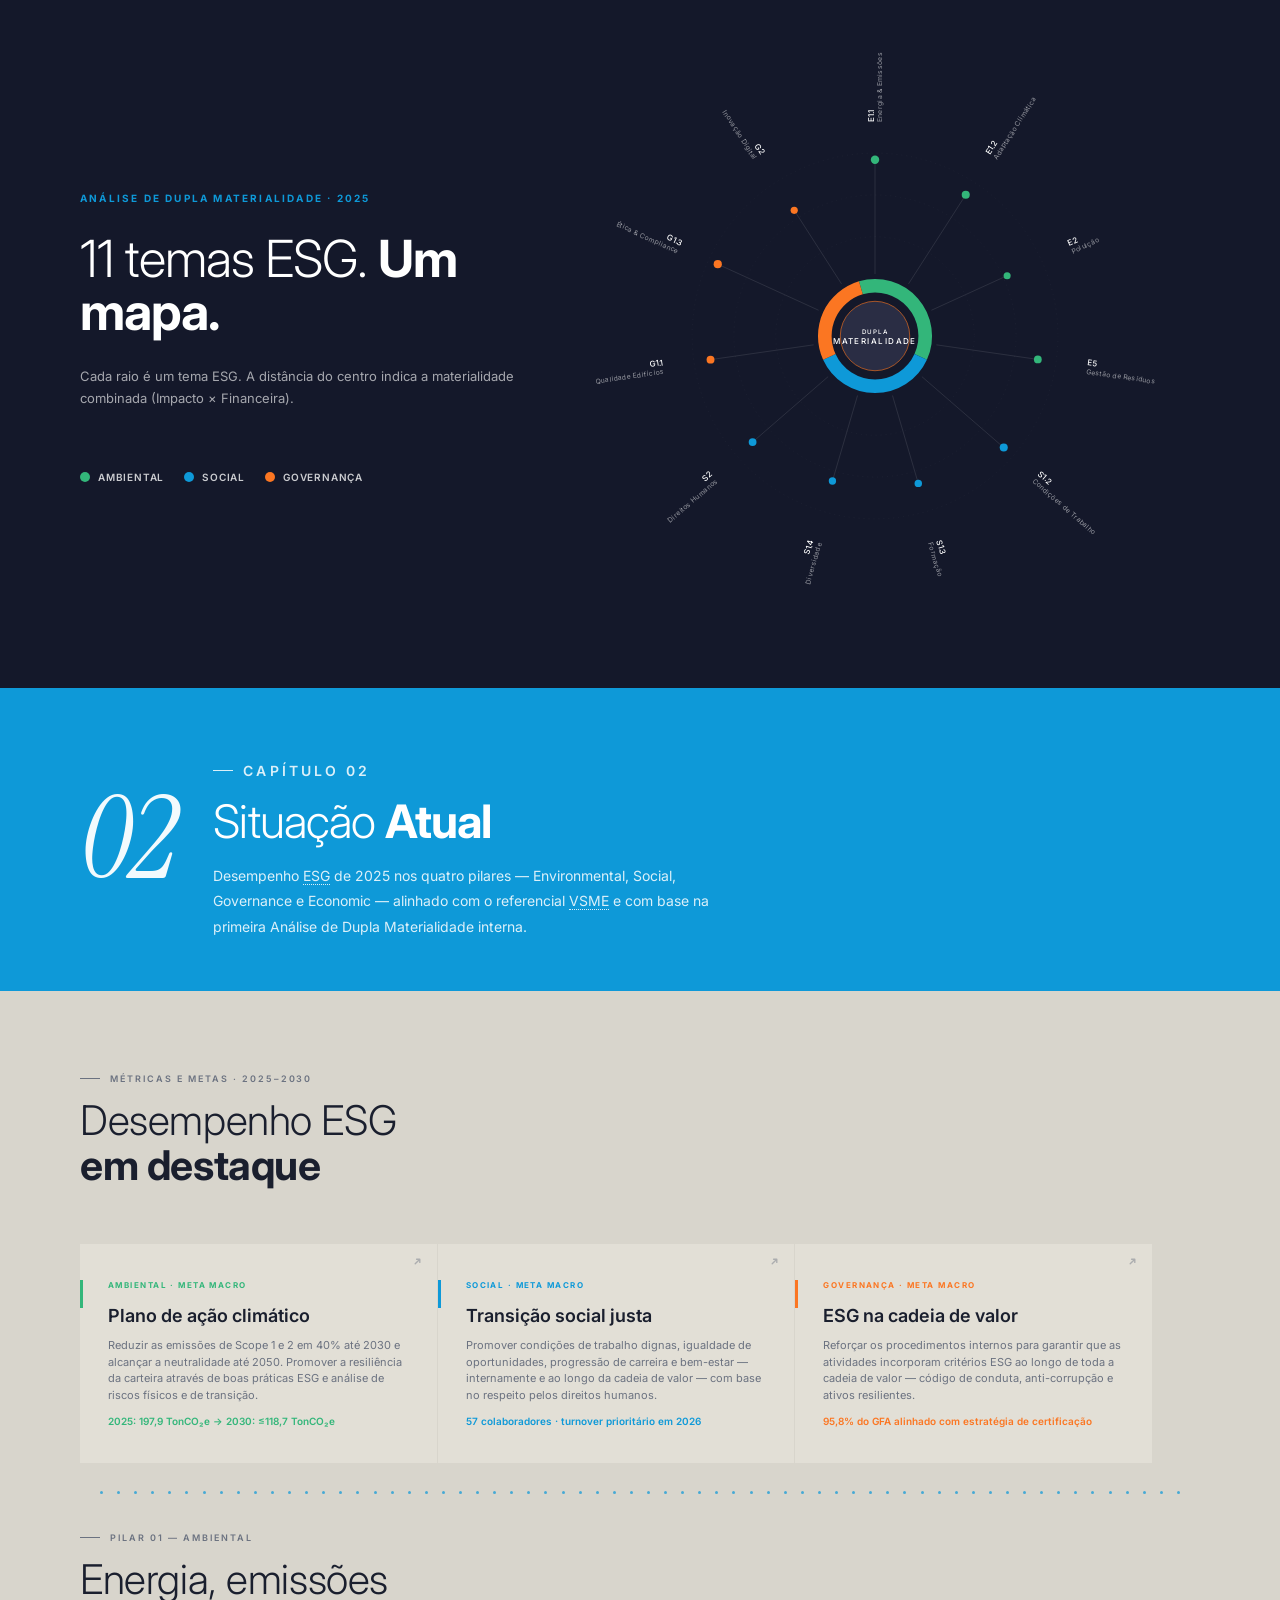
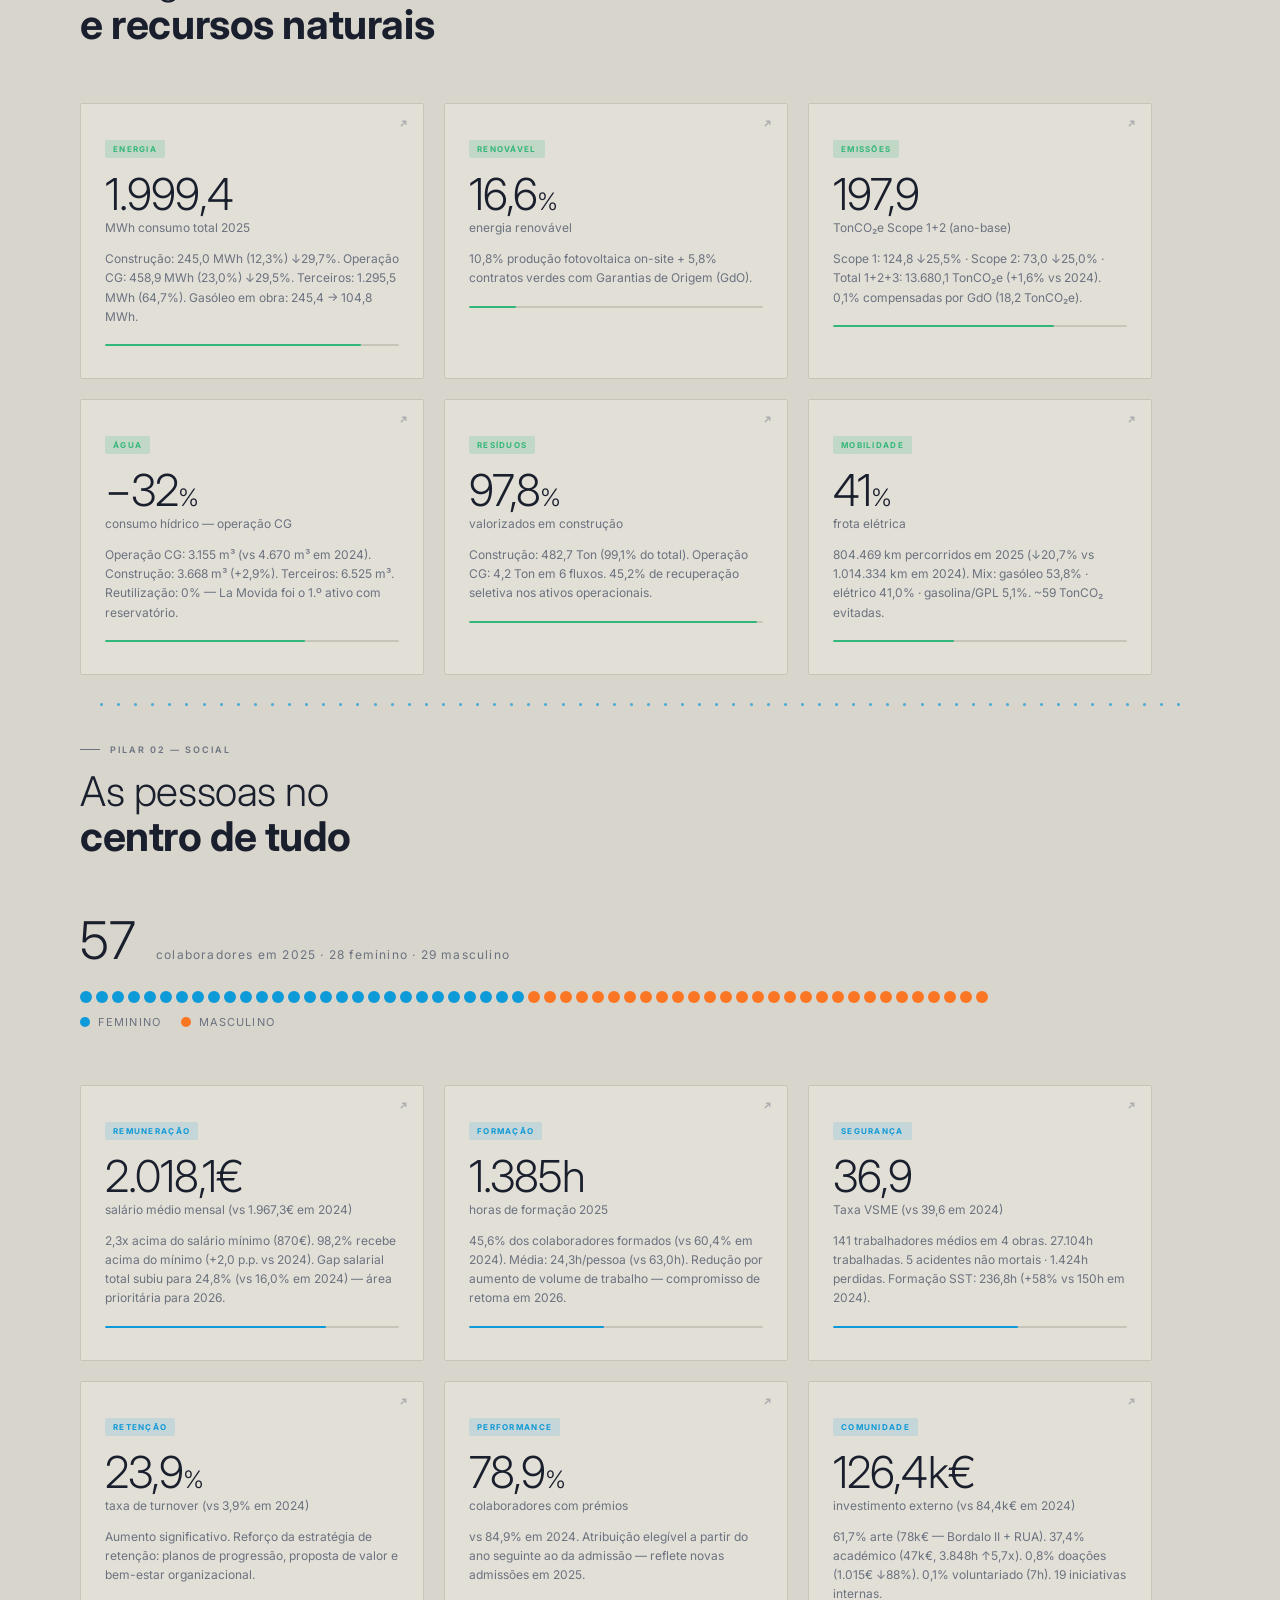
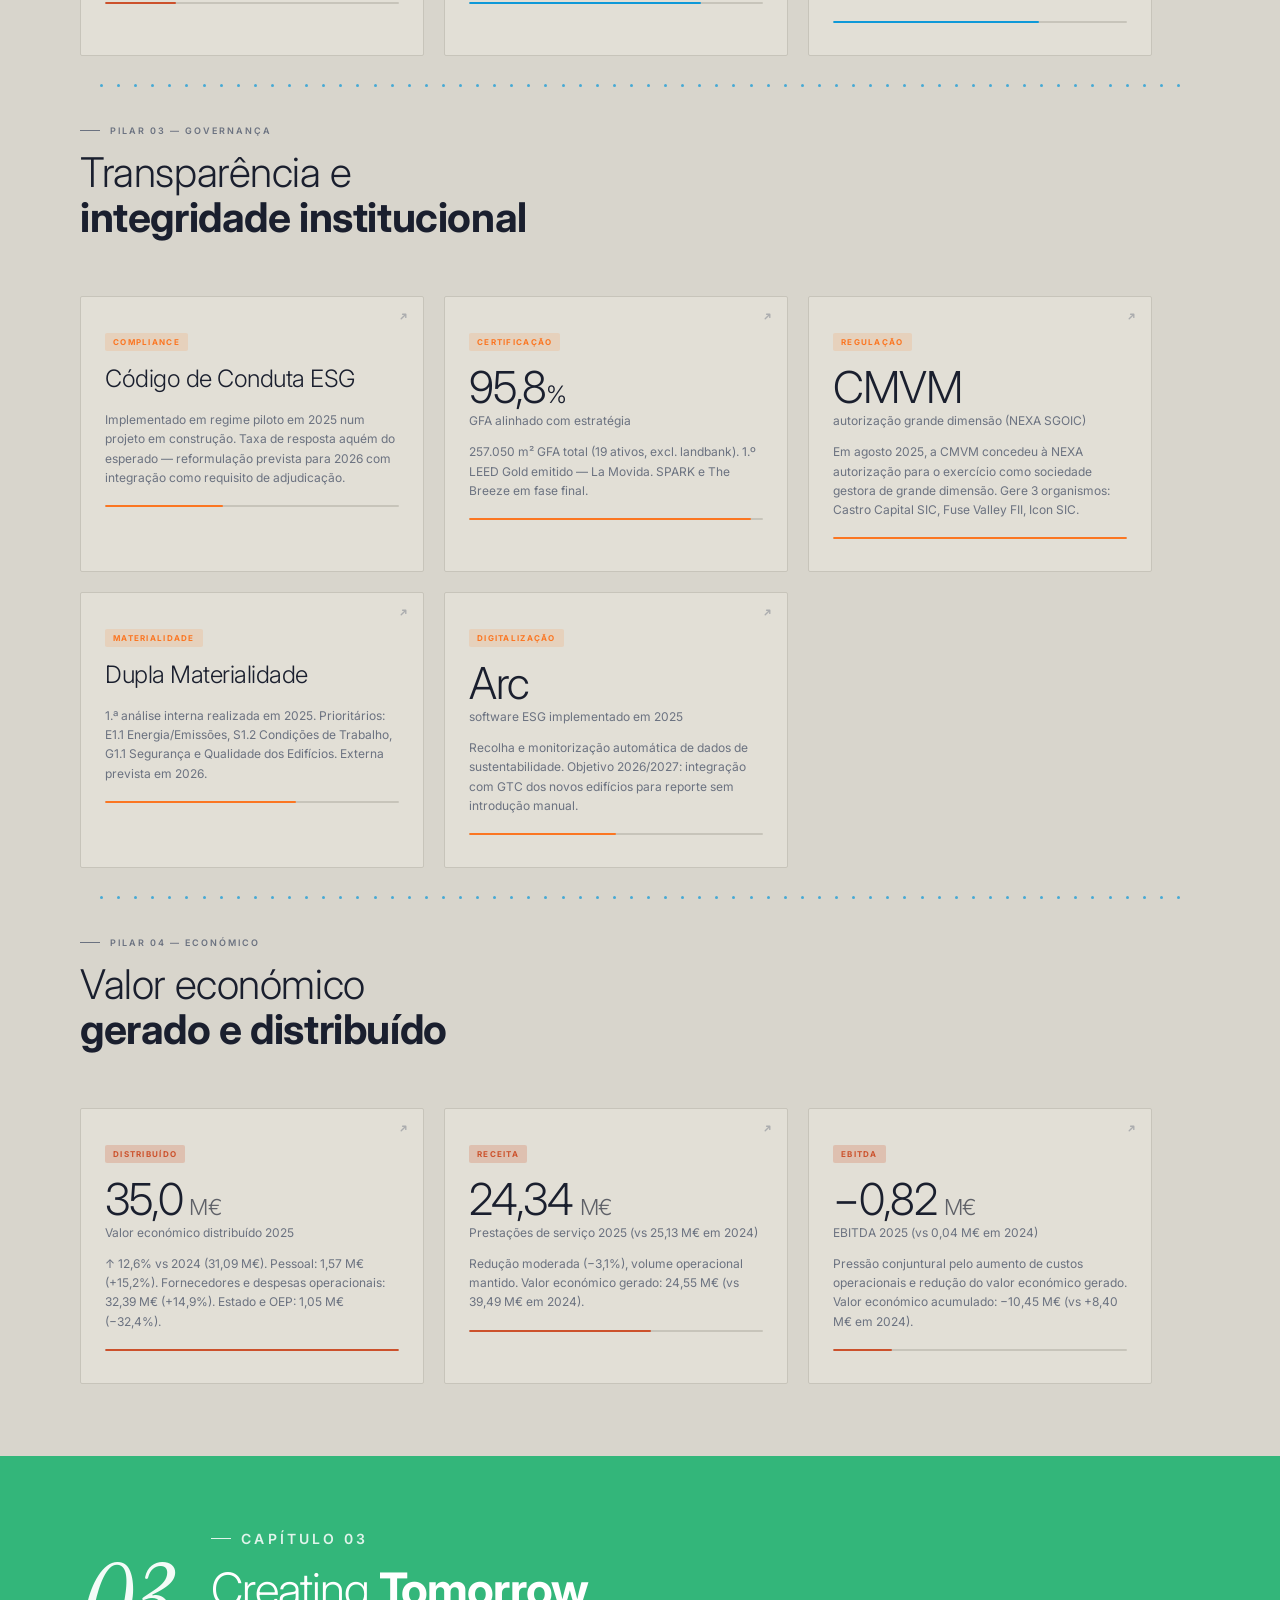
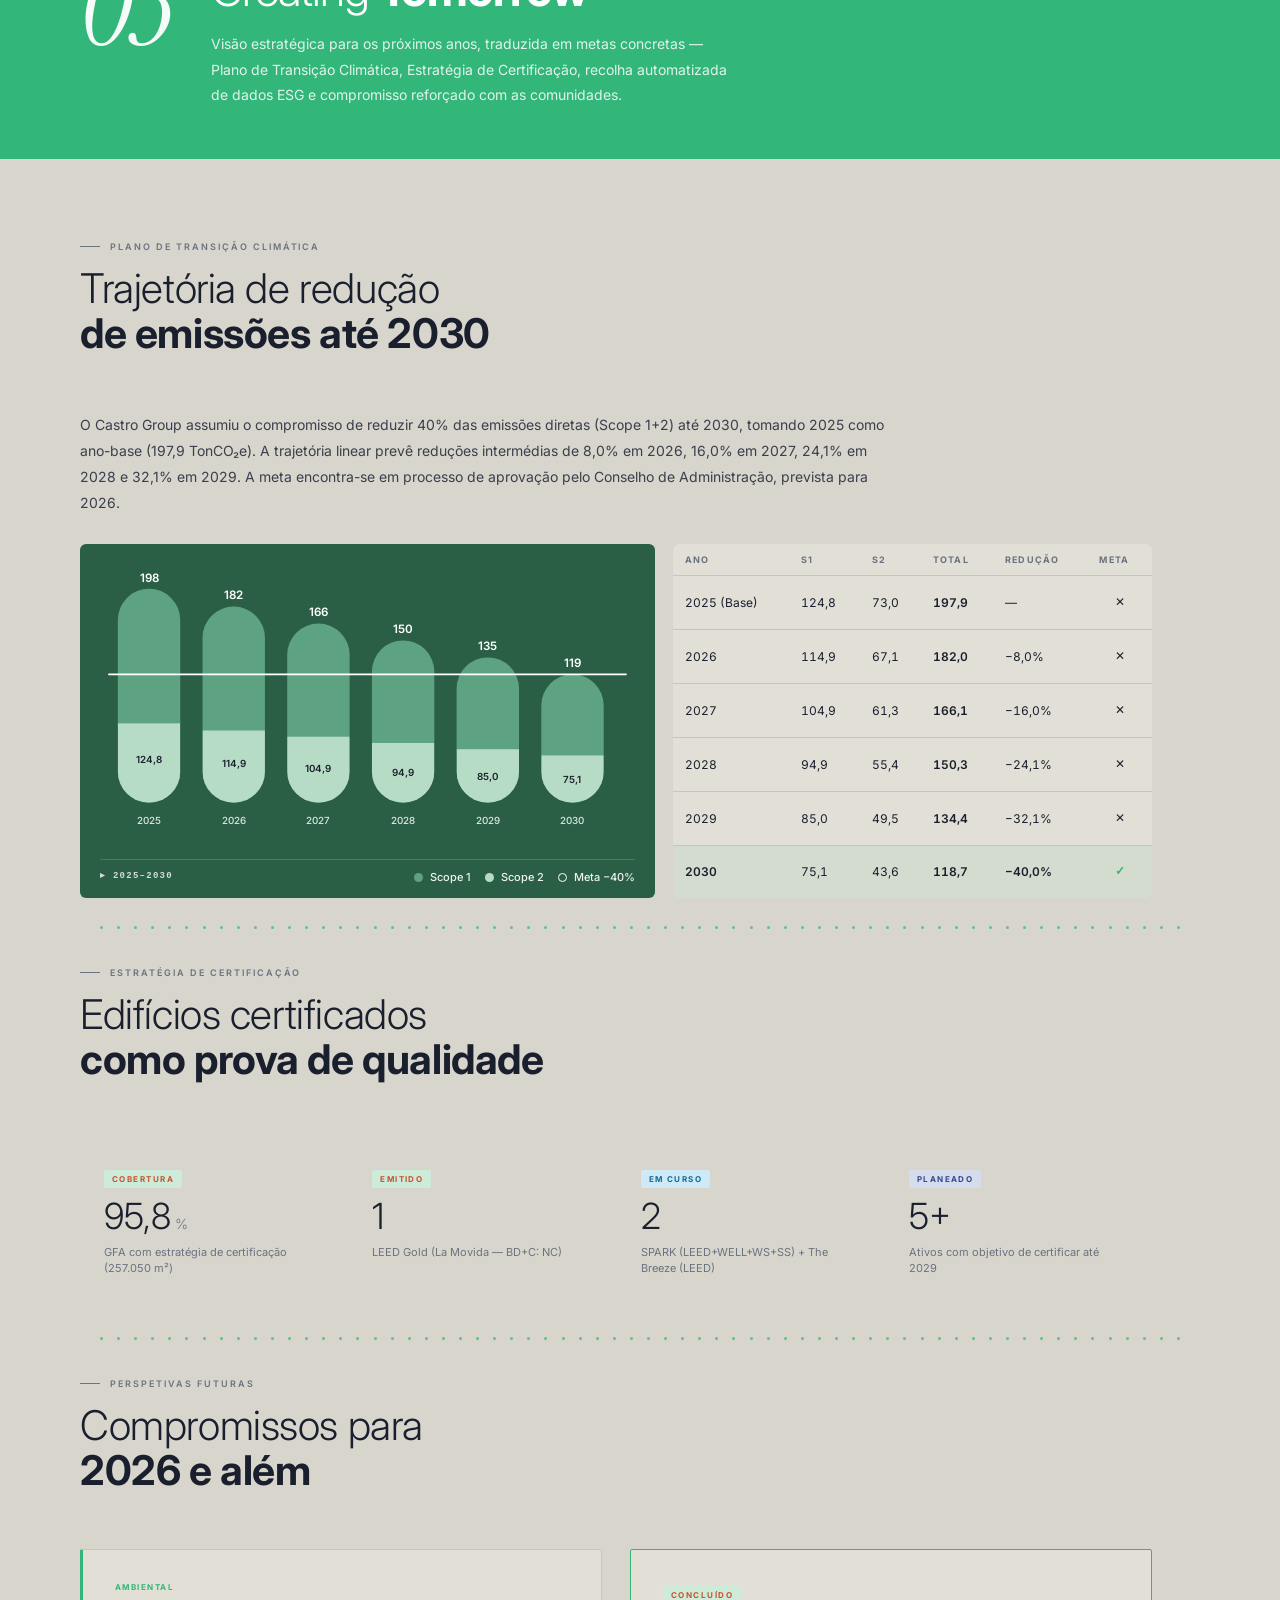
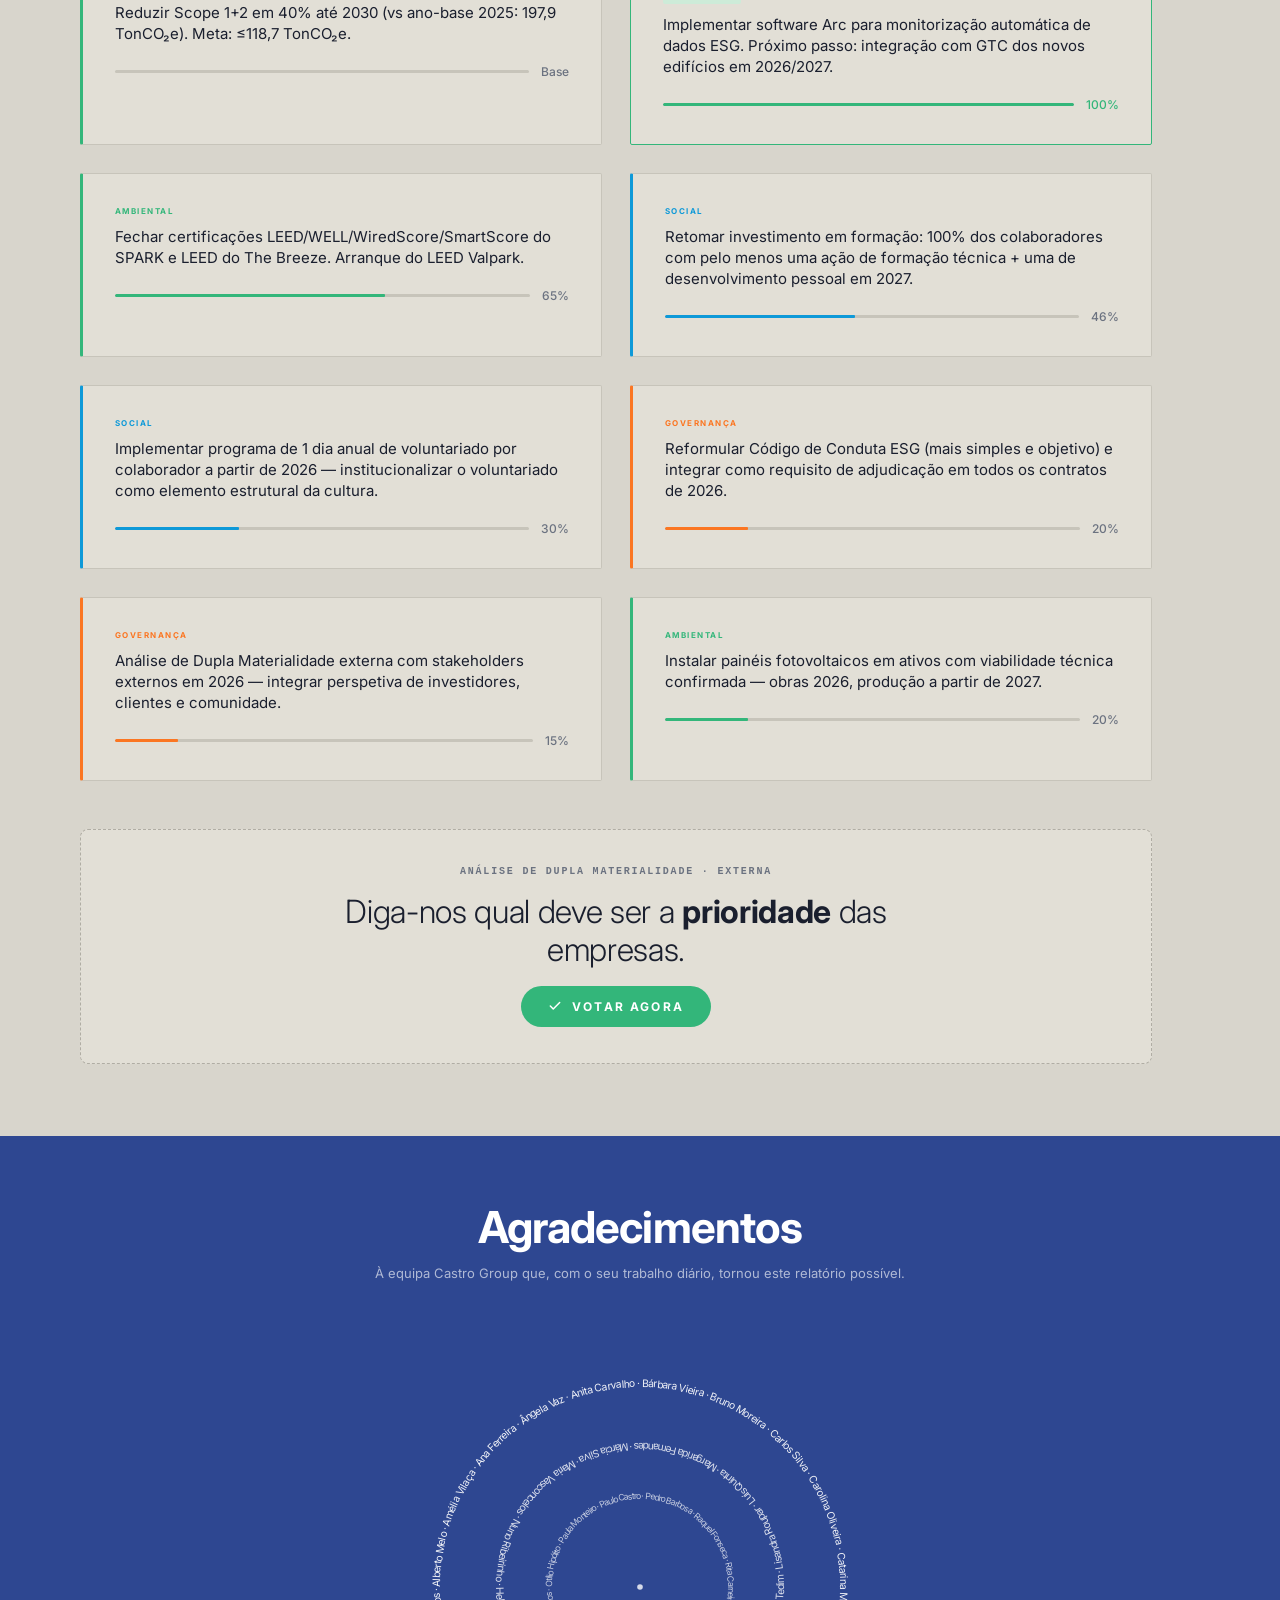
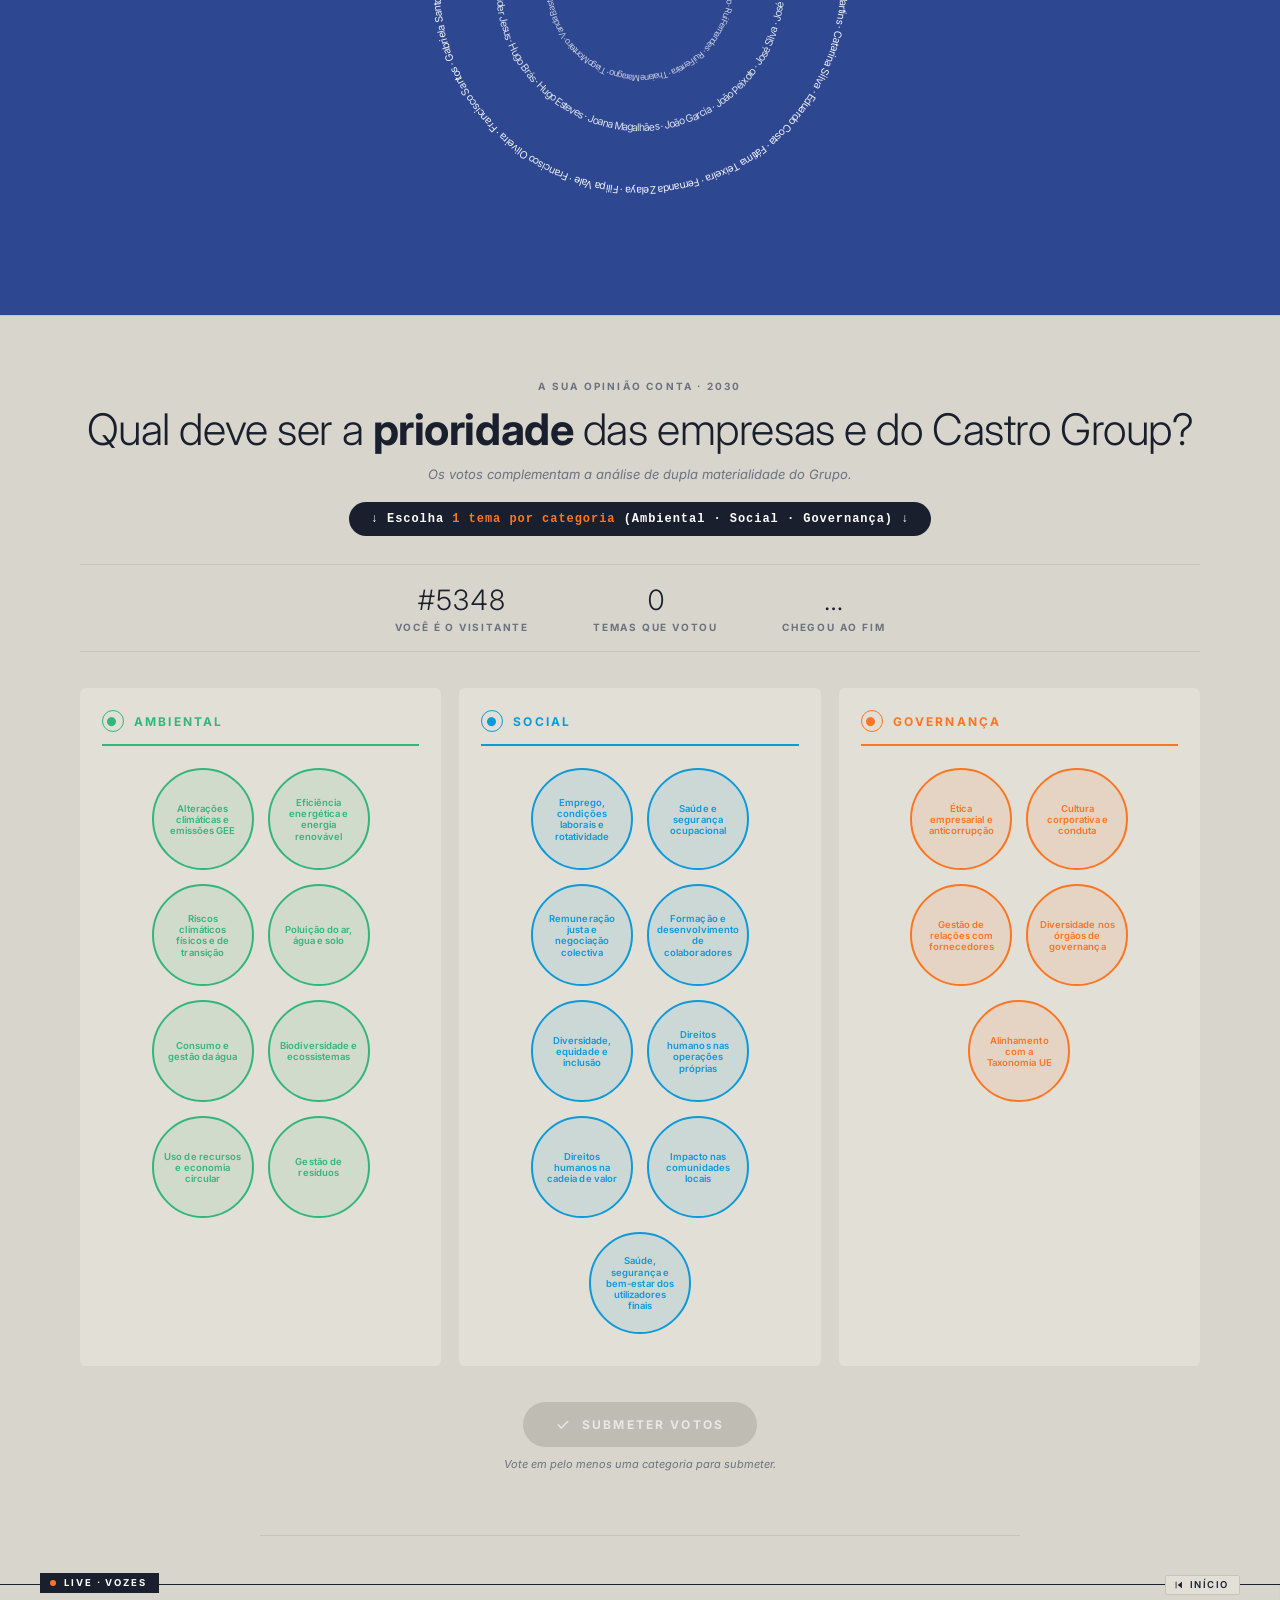
==== commit 6f688362: "fix(ticker): adjacency rule — no two orange dots in a row When the is-mine card (forced orange) land" ====
--- a/index.html
+++ b/index.html
@@ -23,7 +23,7 @@
 <link rel="icon" type="image/svg+xml" href="assets/brand/favicon.svg?v=3">
 <link rel="preconnect" href="https://fonts.googleapis.com" crossorigin>
 <link rel="preconnect" href="https://fonts.gstatic.com" crossorigin>
-<link href="https://fonts.googleapis.com/css2?family=Inter:wght@300;400;500;600;700&family=Instrument+Serif:ital@0;1&display=swap" rel="stylesheet">
+<link href="https://fonts.googleapis.com/css2?family=Inter:ital,wght@0,300;0,400;0,500;0,600;0,700;1,400;1,500;1,600&family=Instrument+Serif:ital@0;1&display=swap" rel="stylesheet">
 
 <!-- ── FIREBASE FIRESTORE · live comments backend ─────────────────────────
      CDN ESM SDK. Exposes window.fbApi for the non-module comment code,
@@ -2761,9 +2761,25 @@
    Cards stay visually identical to real comments (just empty inside),
    keeping the rolling rhythm consistent across both states. */
 .op-comments-ticker .op-comment-card:first-child { border-left: 1px solid var(--cg-border); }
+
+/* Your own comment ("is-mine"): identified by the orange dot AND a 3px
+   left-edge accent line in the same color as the dot. The line is dynamic
+   via var(--card-accent), so it always matches the dot color — orange
+   for own comments, the nth-child cycle color for everyone else's. */
+.op-comments-ticker .op-comment-card.is-mine { --card-accent: var(--cg-orange); }
 .op-comments-ticker .op-comment-card.is-mine {
-  border-left: 3px solid var(--cg-orange);
-  padding-left: 23px;
+  border-left: 3px solid var(--card-accent);
+  padding-left: 19px;        /* 19 + 3 border = same 22px visual inset */
+}
+.op-comments-ticker .op-comment-card.is-mine::before {
+  width: 9px; height: 9px;   /* slightly larger than the cycle dot */
+}
+
+/* Adjacency fix: when is-mine (orange) sits next to a card whose nth-child
+   cycle position would also paint orange (5n+2), swap that neighbour to
+   navy so we never see two orange dots in a row. */
+.op-comments-ticker .op-comment-card.is-mine + .op-comment-card:nth-child(5n+2) {
+  --card-accent: var(--cg-navy);
 }
 
 /* Decorative color dot — small, minimal, free-cycling.
@@ -2830,20 +2846,22 @@
   width: auto;
 }
 
-/* The comment body — serif italic pull-quote, sized to fit ~350 chars */
+/* The comment body — Inter italic (matches the report's body font),
+   sized to fit ~500 chars in the 340x340 square card. Slightly tighter
+   line-height (1.45) so 12 lines comfortably fit the available area. */
 .op-comments-ticker .op-comment-text {
-  font: 400 13.5px/1.42 'Instrument Serif', serif;
+  font: 400 13px/1.45 'Inter', sans-serif;
   font-style: italic;
   color: var(--cg-ink);
   margin: 0;
   position: relative;
   z-index: 1;
   display: -webkit-box;
-  -webkit-line-clamp: 11;
-          line-clamp: 11;
+  -webkit-line-clamp: 12;
+          line-clamp: 12;
   -webkit-box-orient: vertical;
   overflow: hidden;
-  letter-spacing: 0;
+  letter-spacing: -0.005em;
 }
 
 /* Vote chips inside ticker card — micro */
@@ -2875,7 +2893,7 @@
     height: 300px;
     padding: 18px 20px;
   }
-  .op-comments-ticker .op-comment-card.is-mine { padding-left: 17px; }
+  /* .is-mine on mobile: same dot-only treatment as desktop */
   .op-comments-ticker .op-comment-text {
     font-size: 12px;
     -webkit-line-clamp: 12;
@@ -4204,12 +4222,12 @@
                  data-pt-ph="Empresa / Função (opcional)" data-en-ph="Company / Role (optional)">
         </div>
         <textarea id="opCommentBody" class="op-comment-body"
-                  rows="3" maxlength="350" required
+                  rows="3" maxlength="500" required
                   placeholder="Partilhe a sua perspetiva sobre as prioridades ESG do Castro Group para 2030…"
                   data-pt-ph="Partilhe a sua perspetiva sobre as prioridades ESG do Castro Group para 2030…"
                   data-en-ph="Share your perspective on Castro Group's ESG priorities for 2030…"></textarea>
         <div class="op-comment-toolbar">
-          <span class="op-comment-counter" id="opCommentCounter">0 / 350</span>
+          <span class="op-comment-counter" id="opCommentCounter">0 / 500</span>
           <button type="submit" class="op-comment-publish" id="opCommentPublish" disabled>
             <svg viewBox="0 0 24 24" fill="none" stroke="currentColor" stroke-width="2.4" stroke-linecap="round" stroke-linejoin="round" aria-hidden="true">
               <path d="M5 12h14M13 6l6 6-6 6"/>
@@ -6403,9 +6421,9 @@
 
     function updateCounter() {
       const n = cmBody.value.length;
-      cmCounter.textContent = n + ' / 350';
-      cmCounter.classList.toggle('is-warn', n > 320);
-      cmPublish.disabled = n === 0 || n > 350;
+      cmCounter.textContent = n + ' / 500';
+      cmCounter.classList.toggle('is-warn', n > 450);
+      cmPublish.disabled = n === 0 || n > 500;
     }
 
     cmBody.addEventListener('input', updateCounter);
@@ -6416,7 +6434,7 @@
       const payload = {
         author:  cmName.value.trim().slice(0, 40) || null,
         role:    cmRole.value.trim().slice(0, 40) || null,
-        body:    body.slice(0, 350),
+        body:    body.slice(0, 500),
         ts:      Date.now(),
         visitor: state.visitorId ? String(state.visitorId) : null,
         votes:   state.votes.slice()
